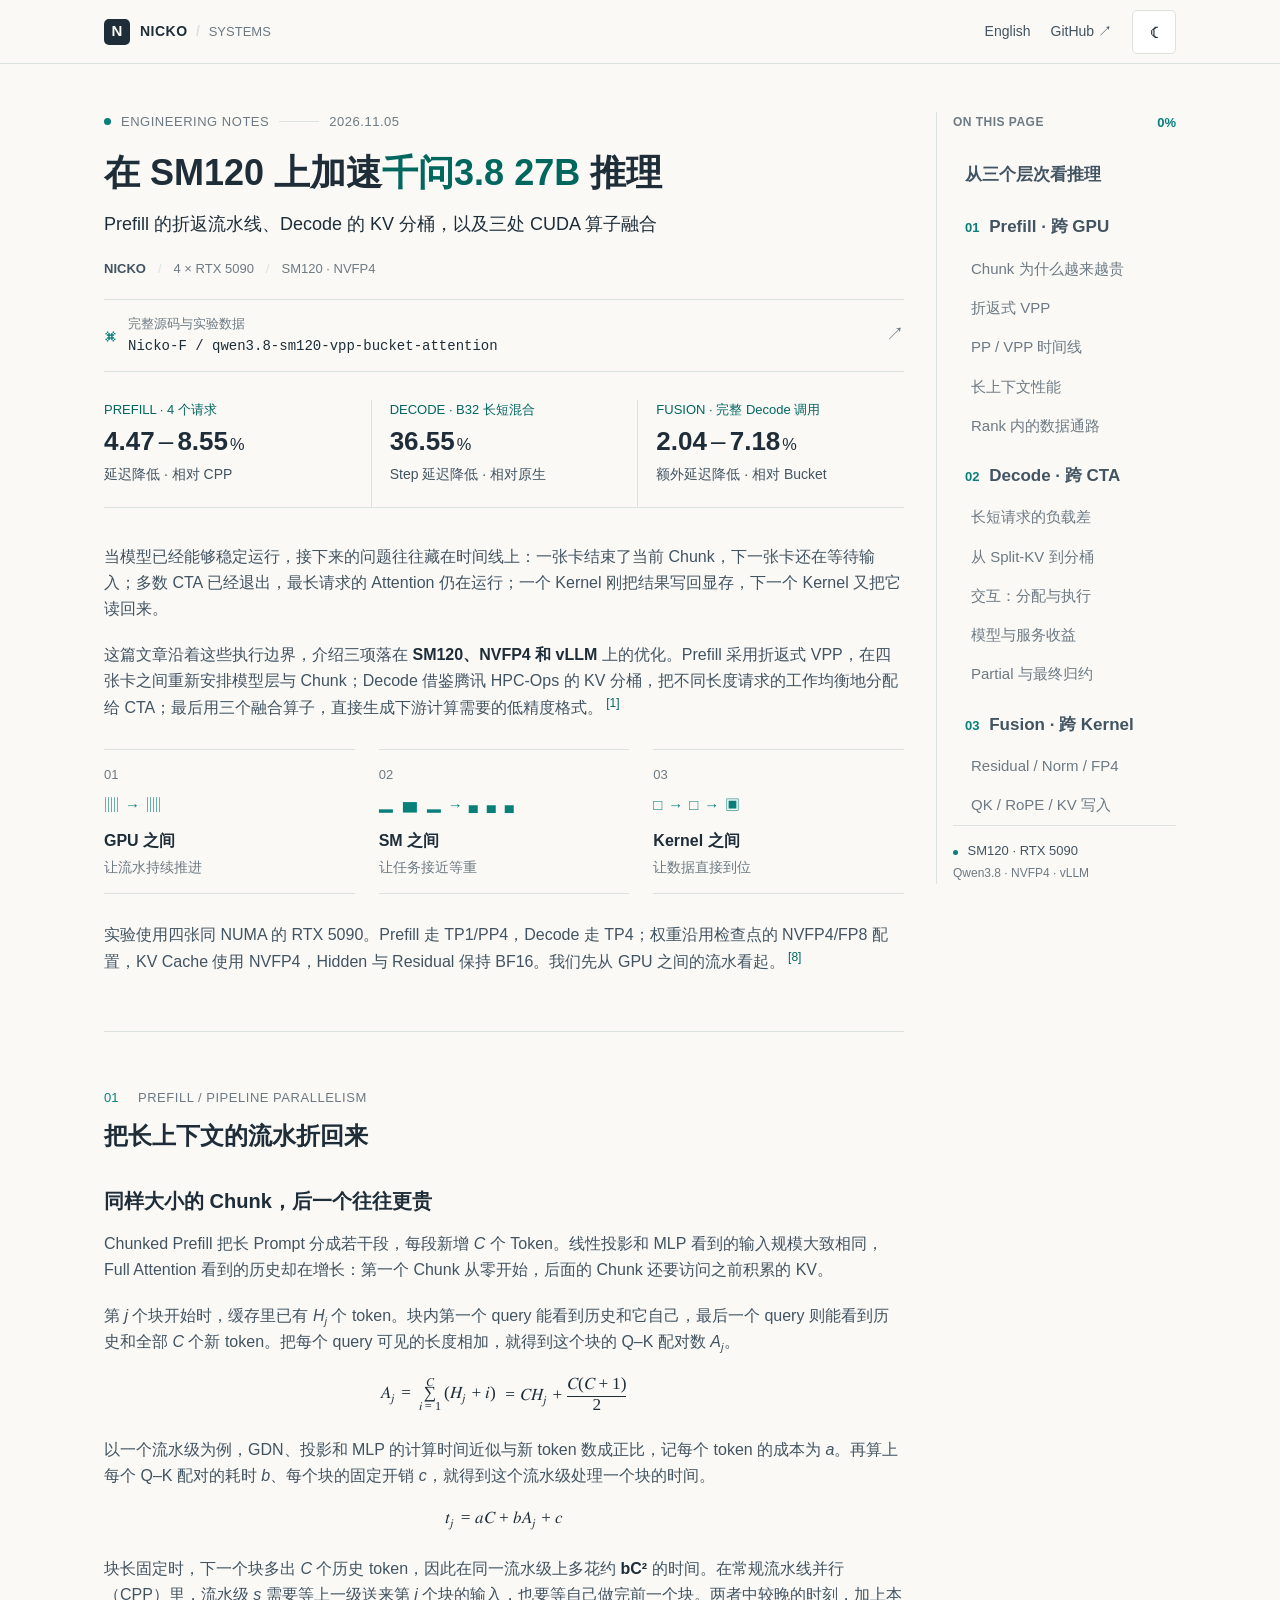
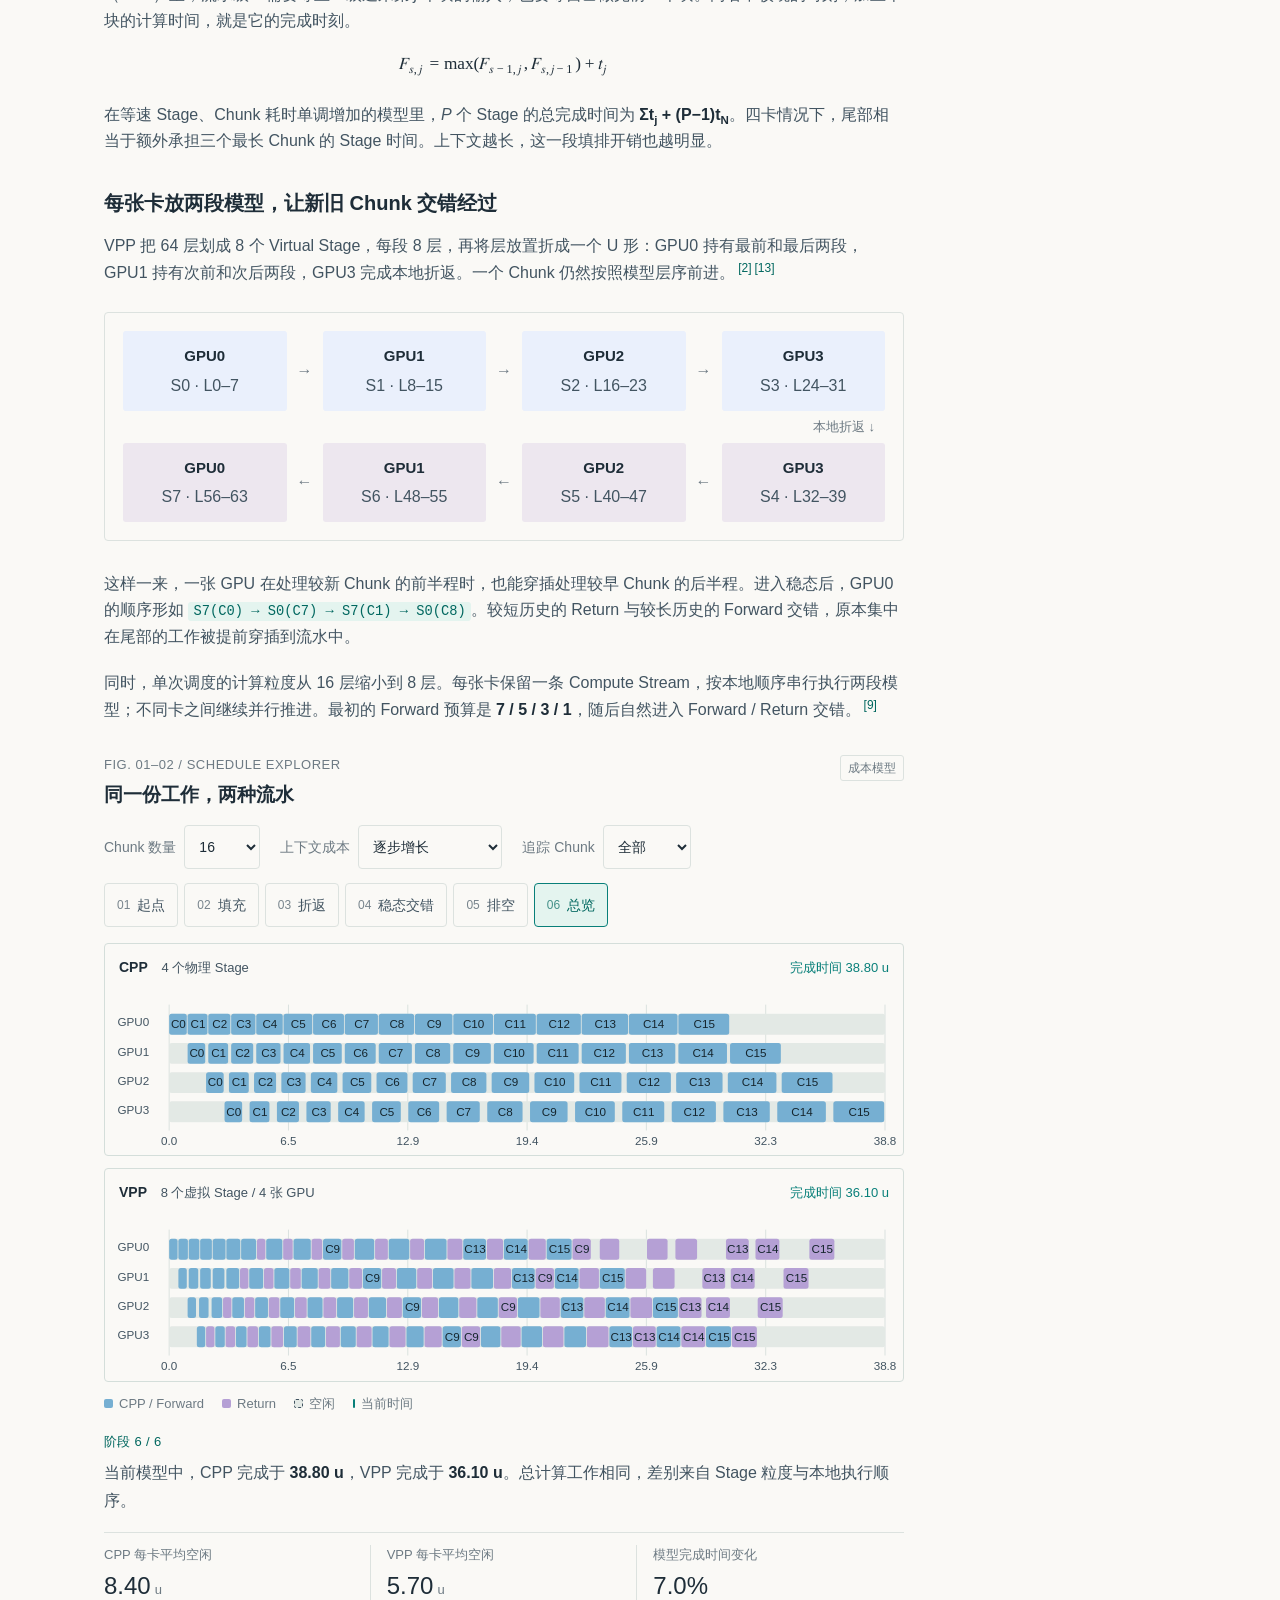
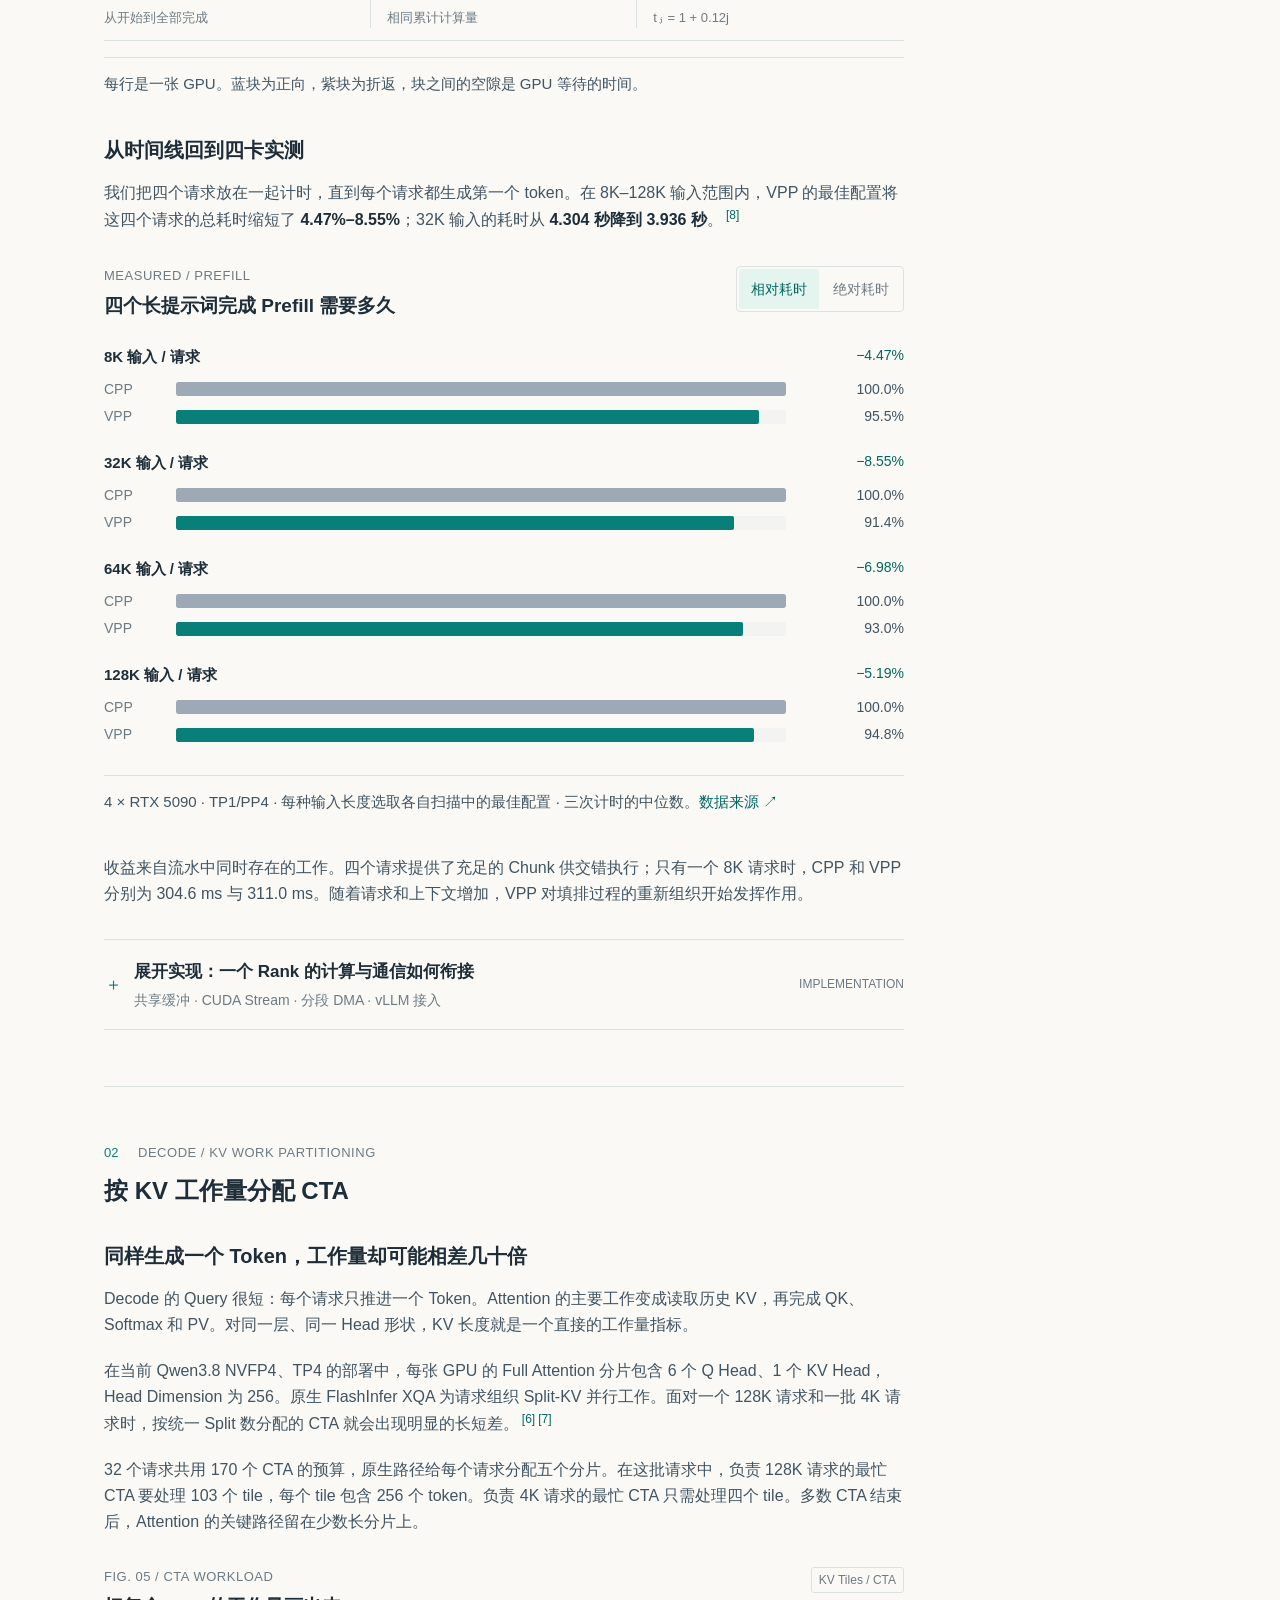
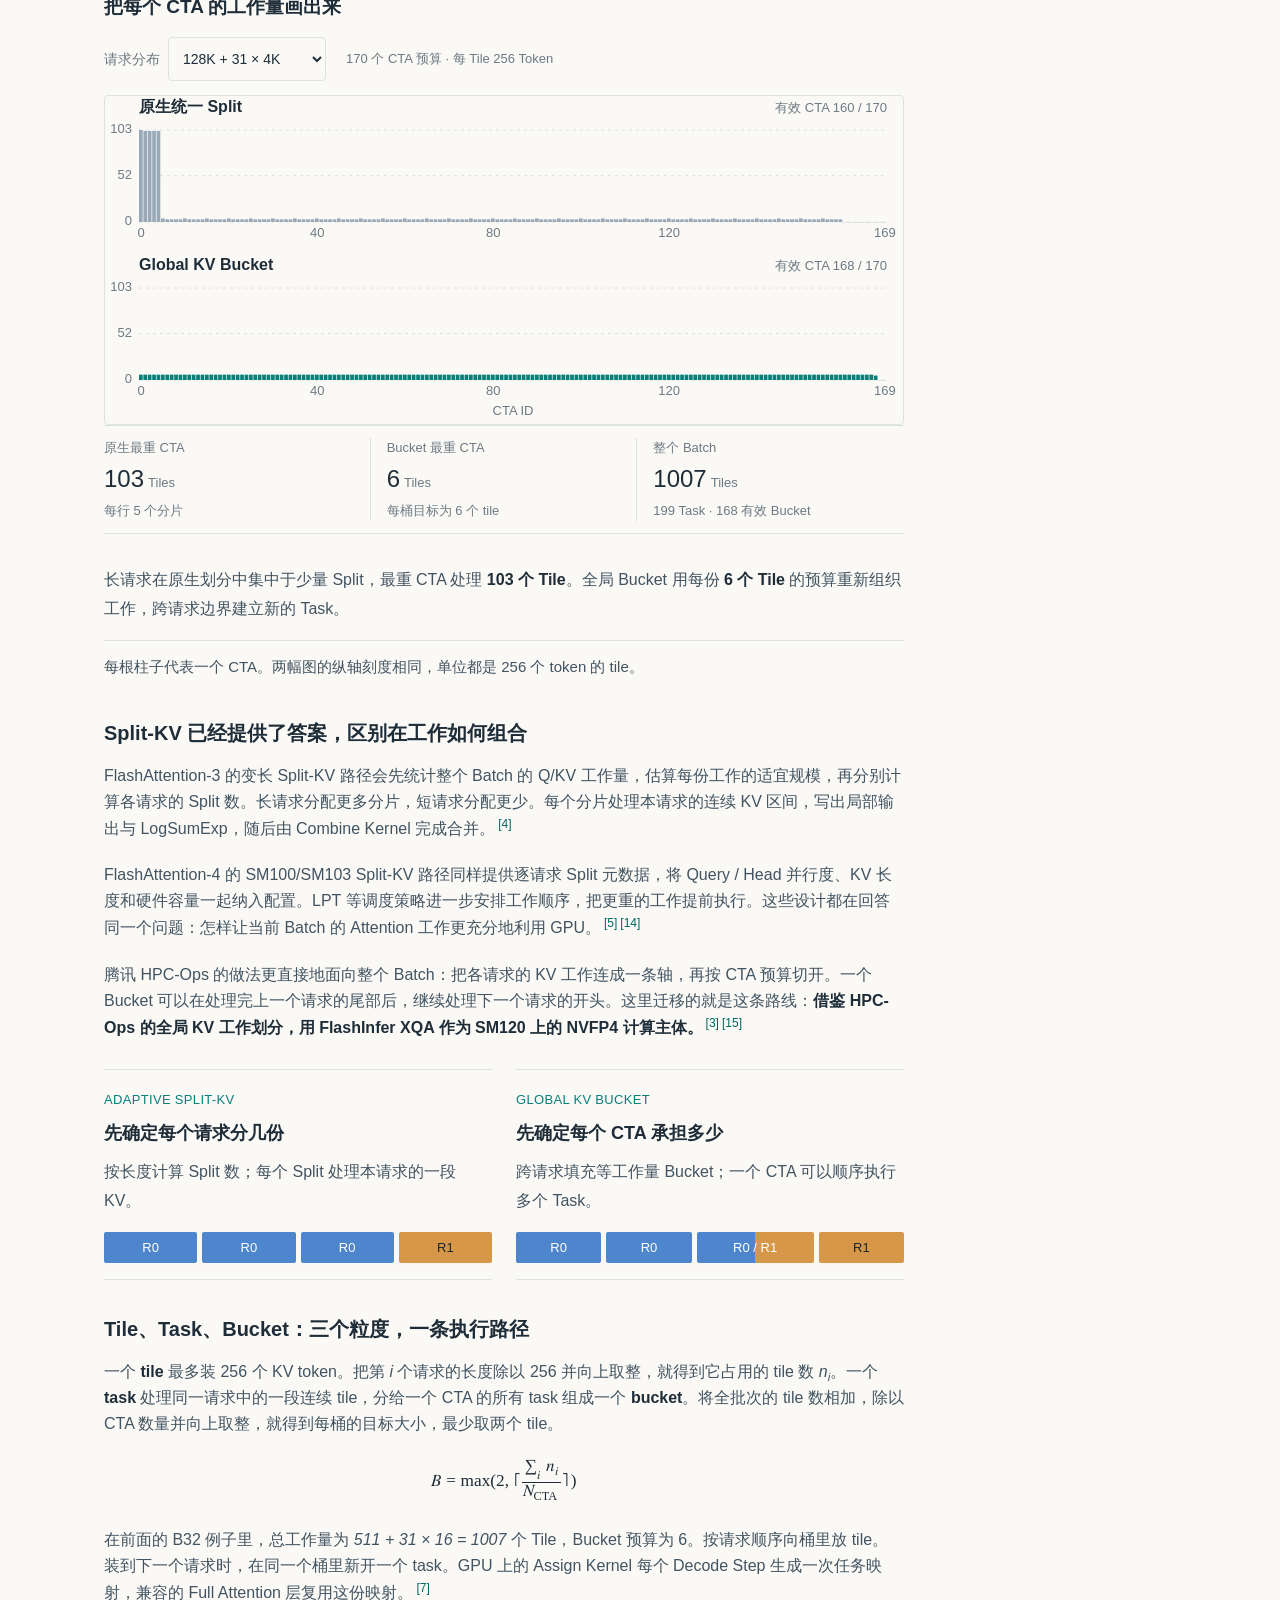
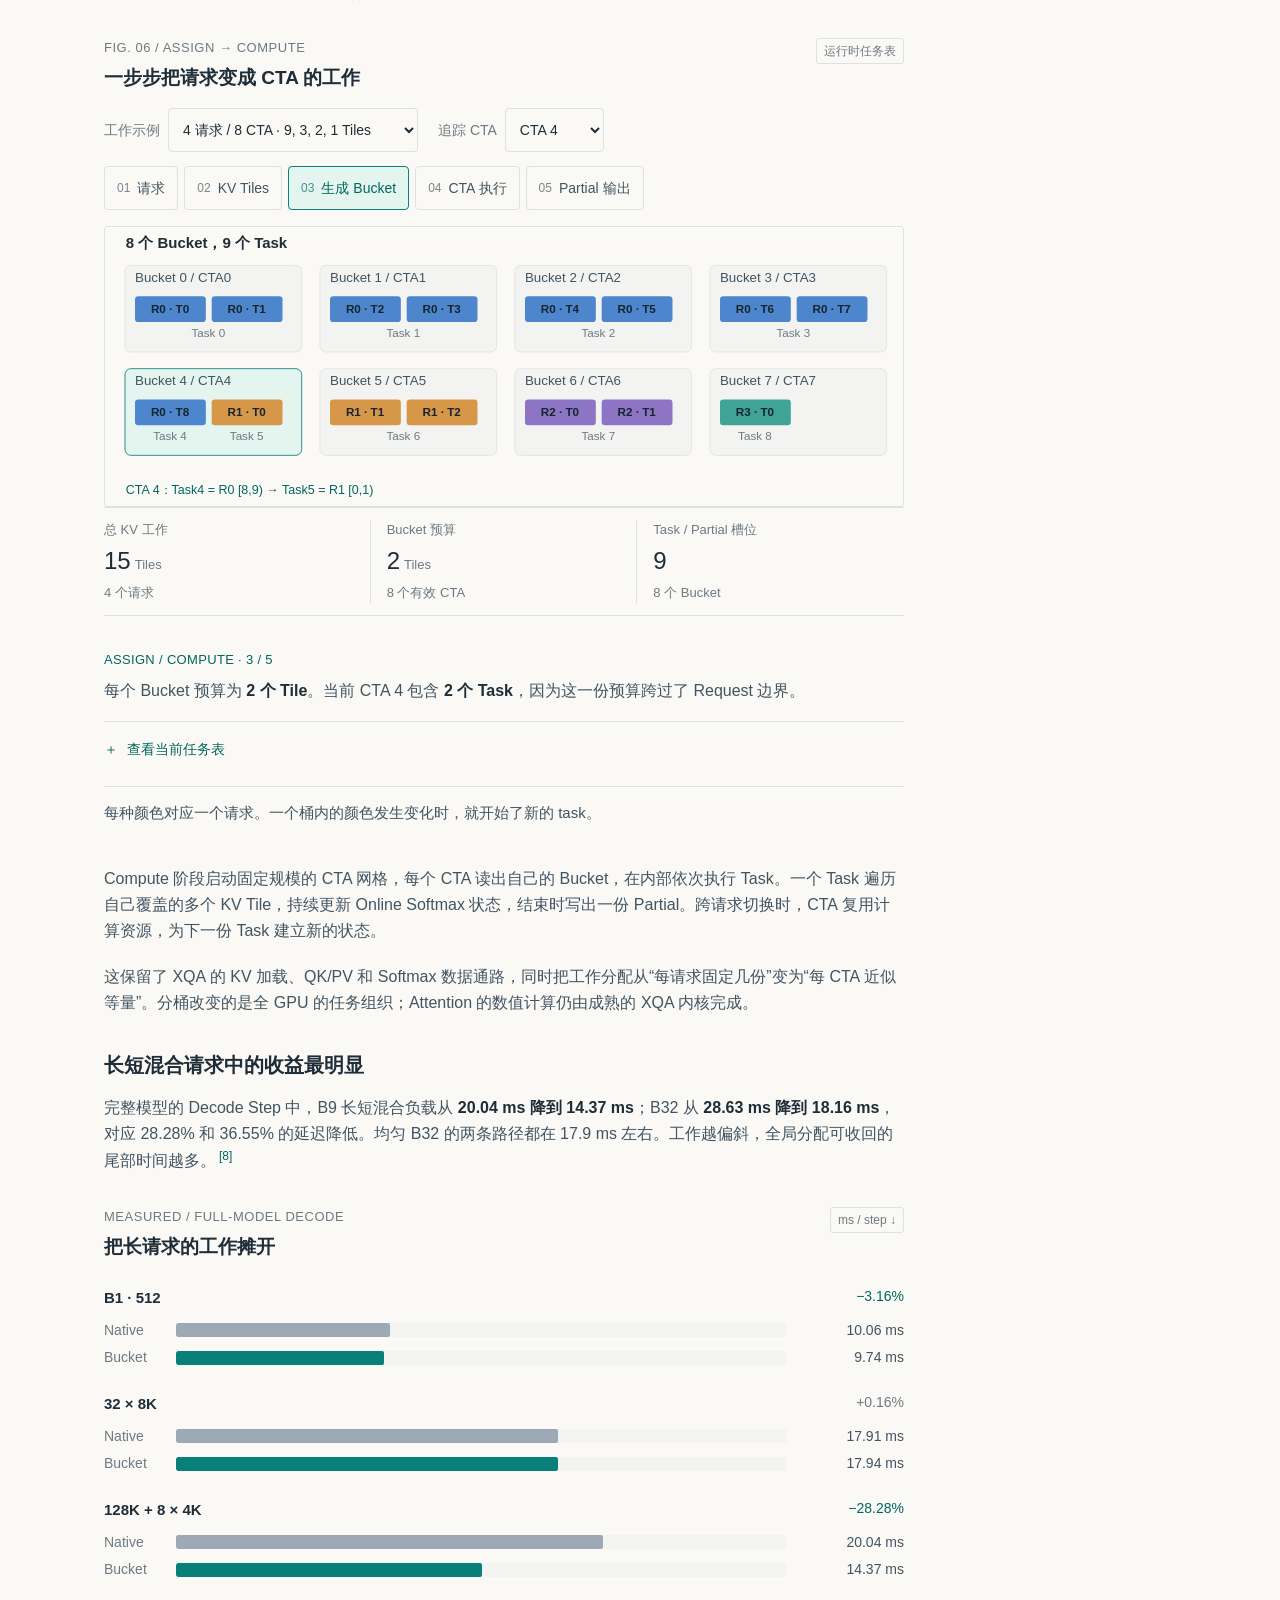
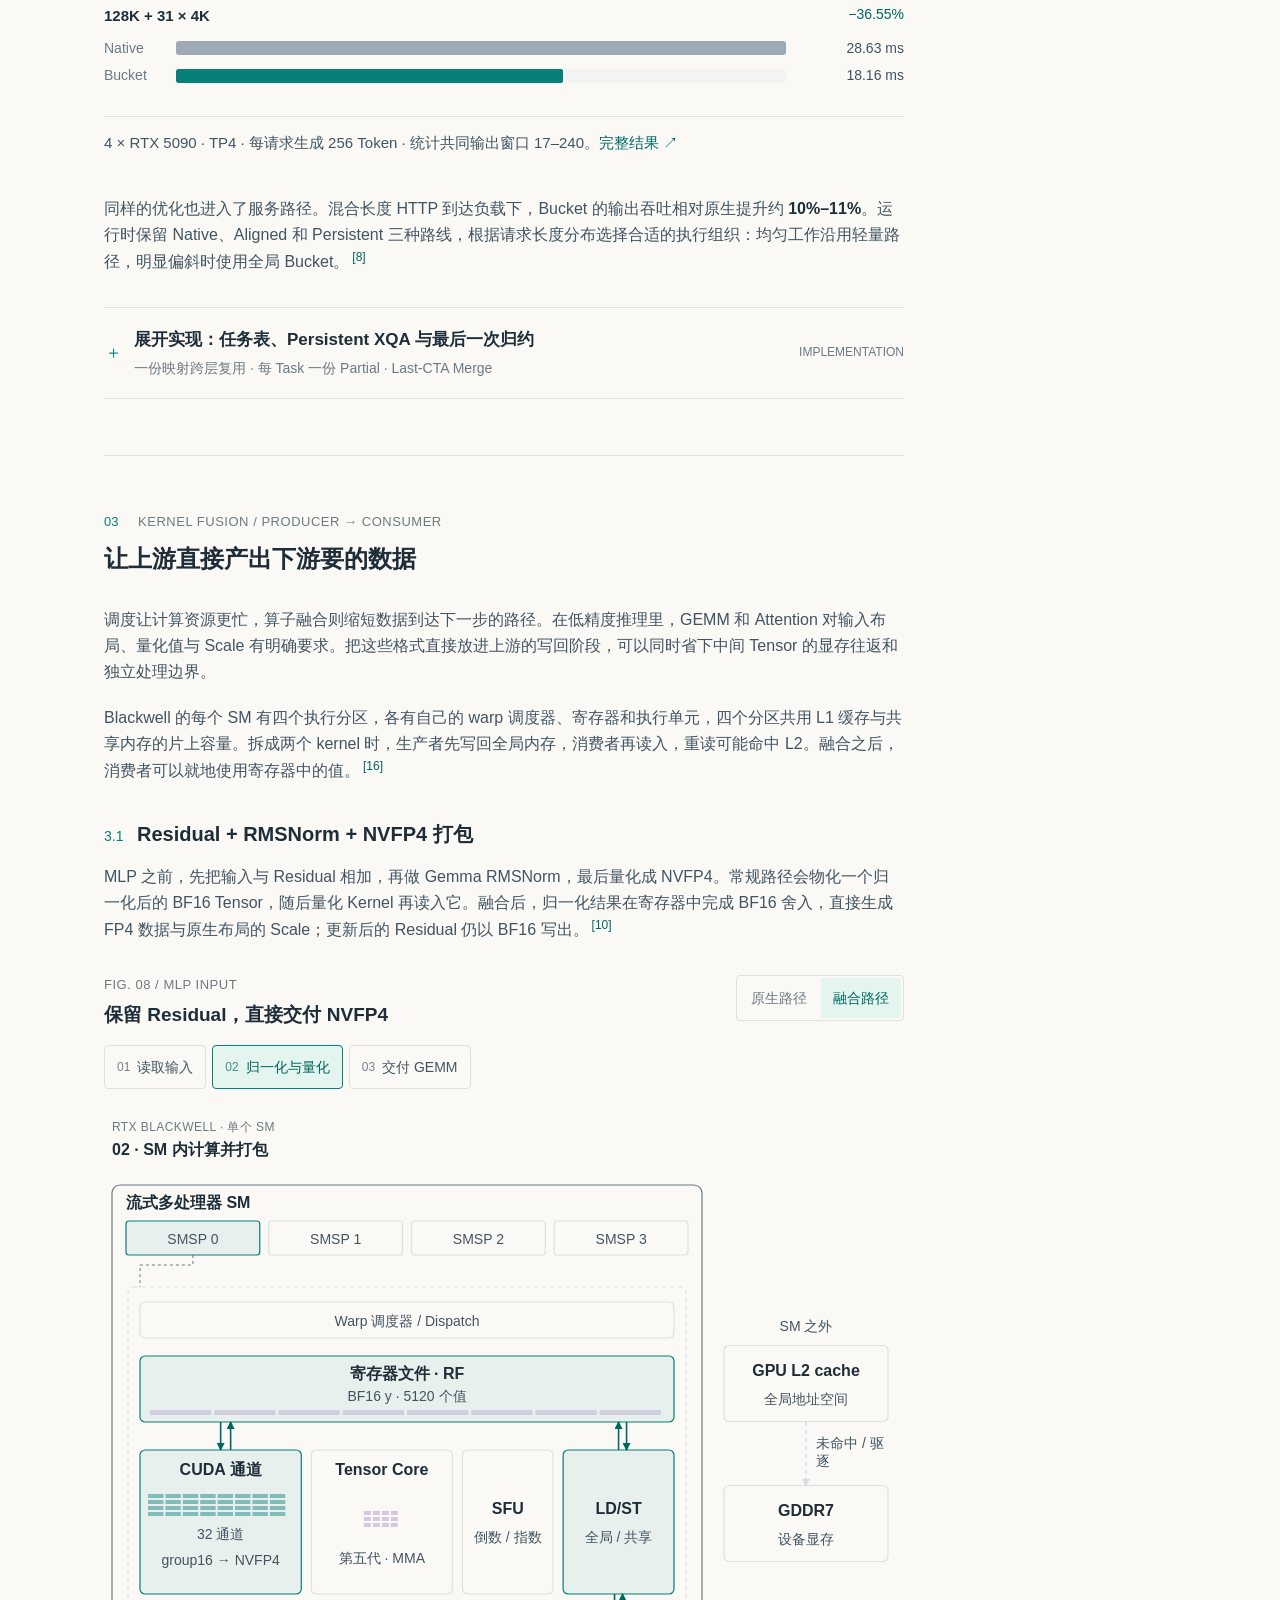
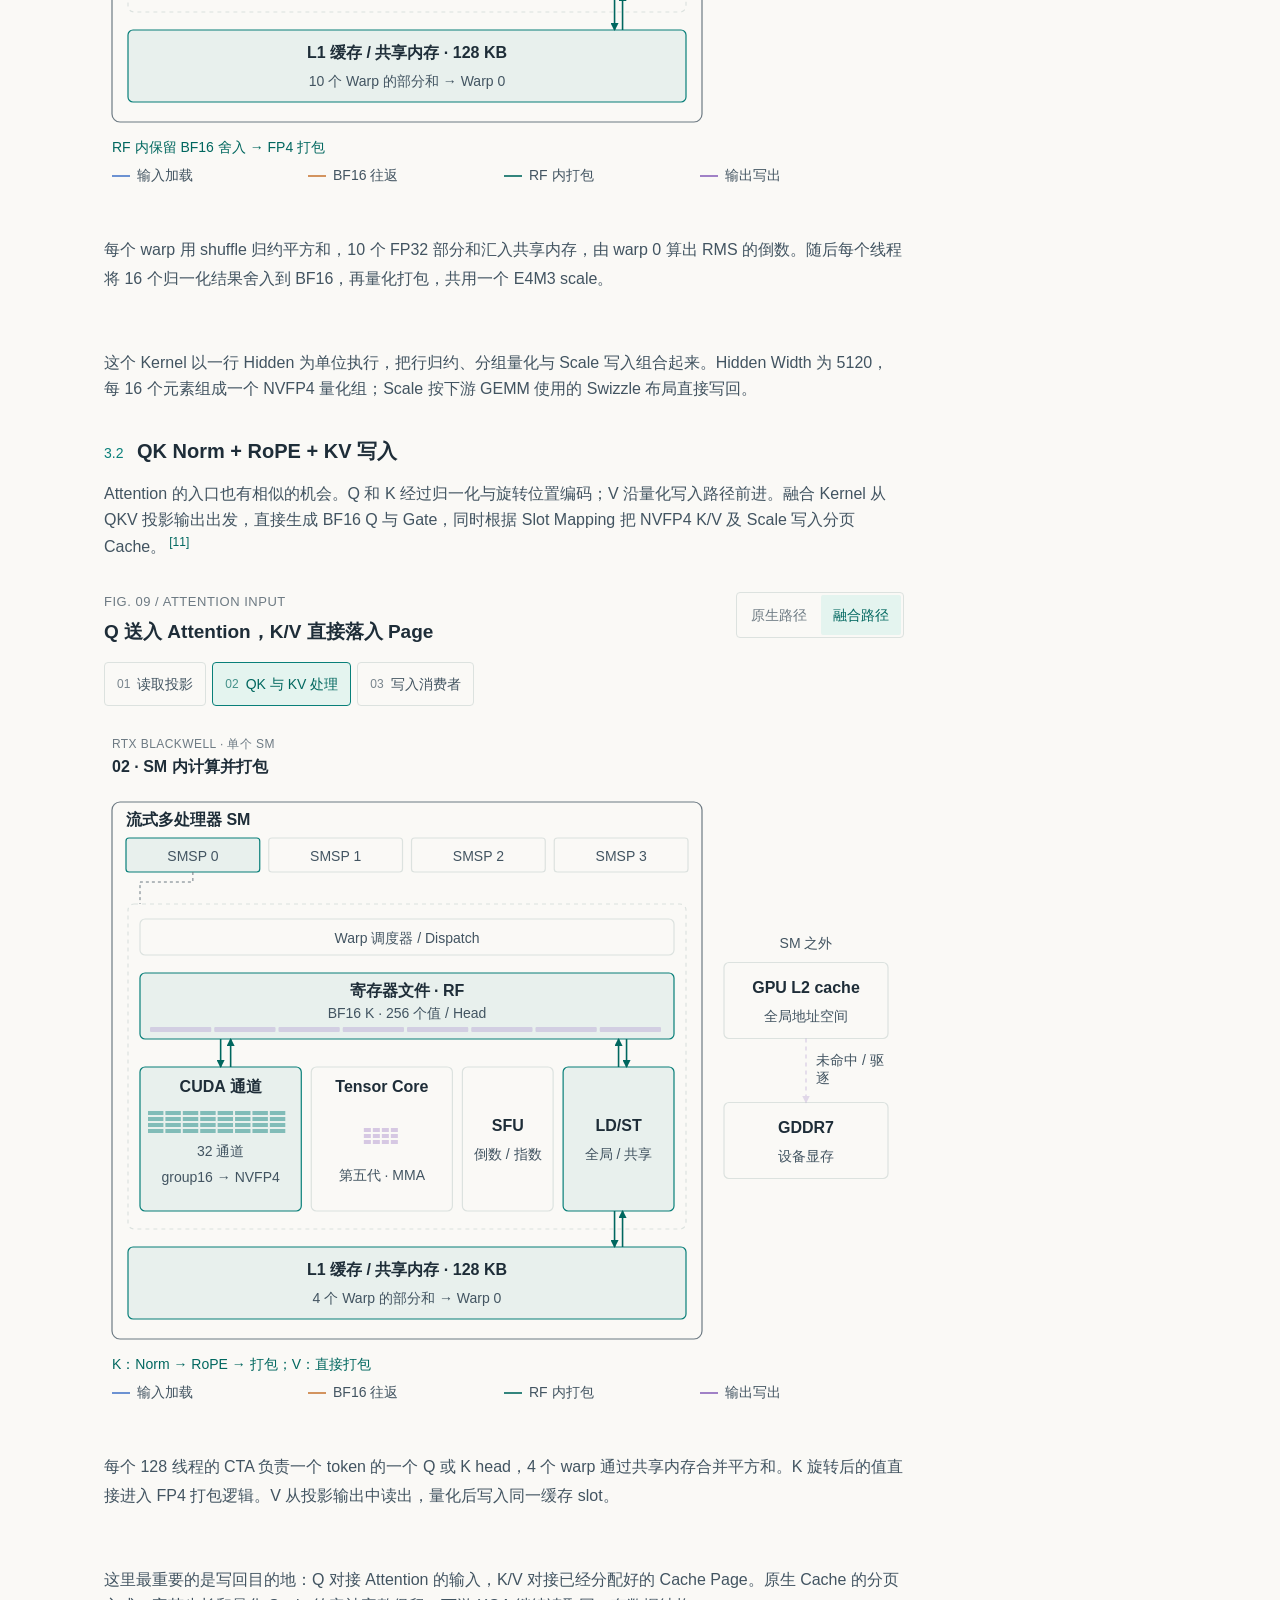
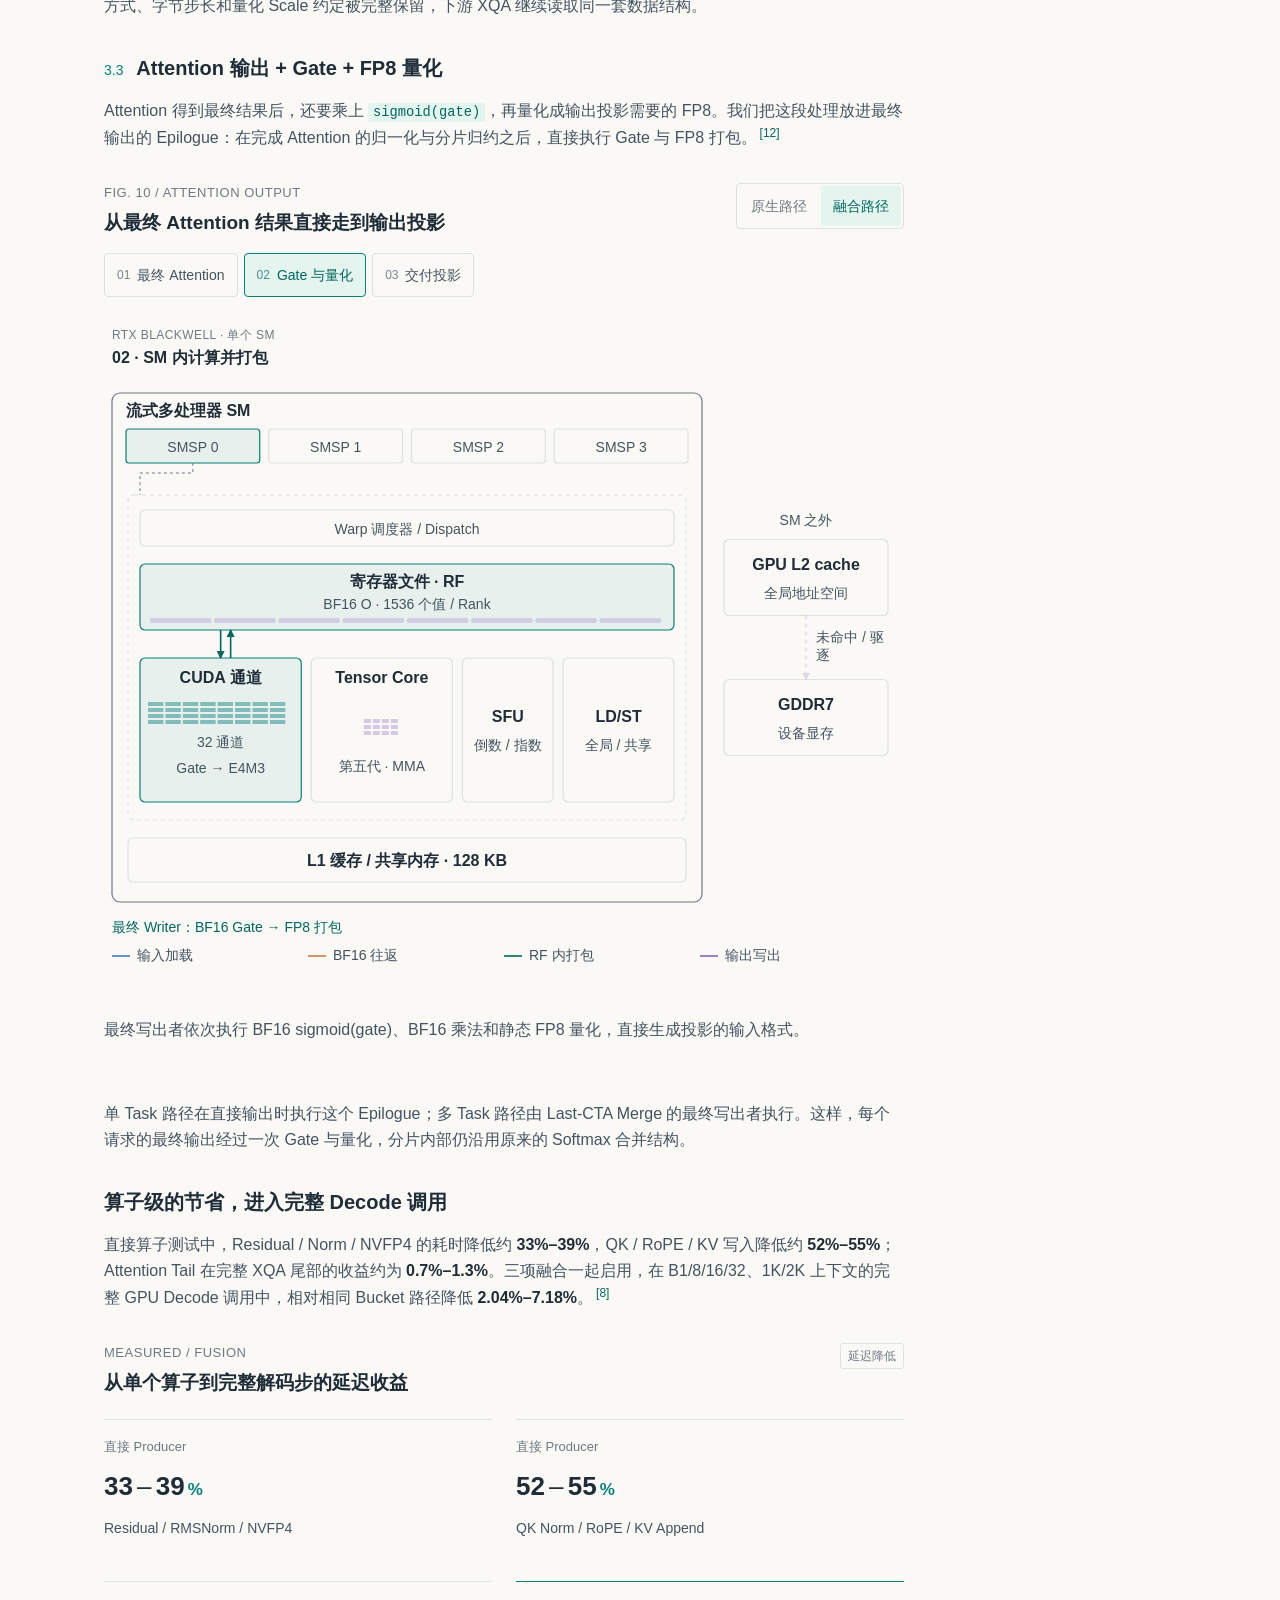
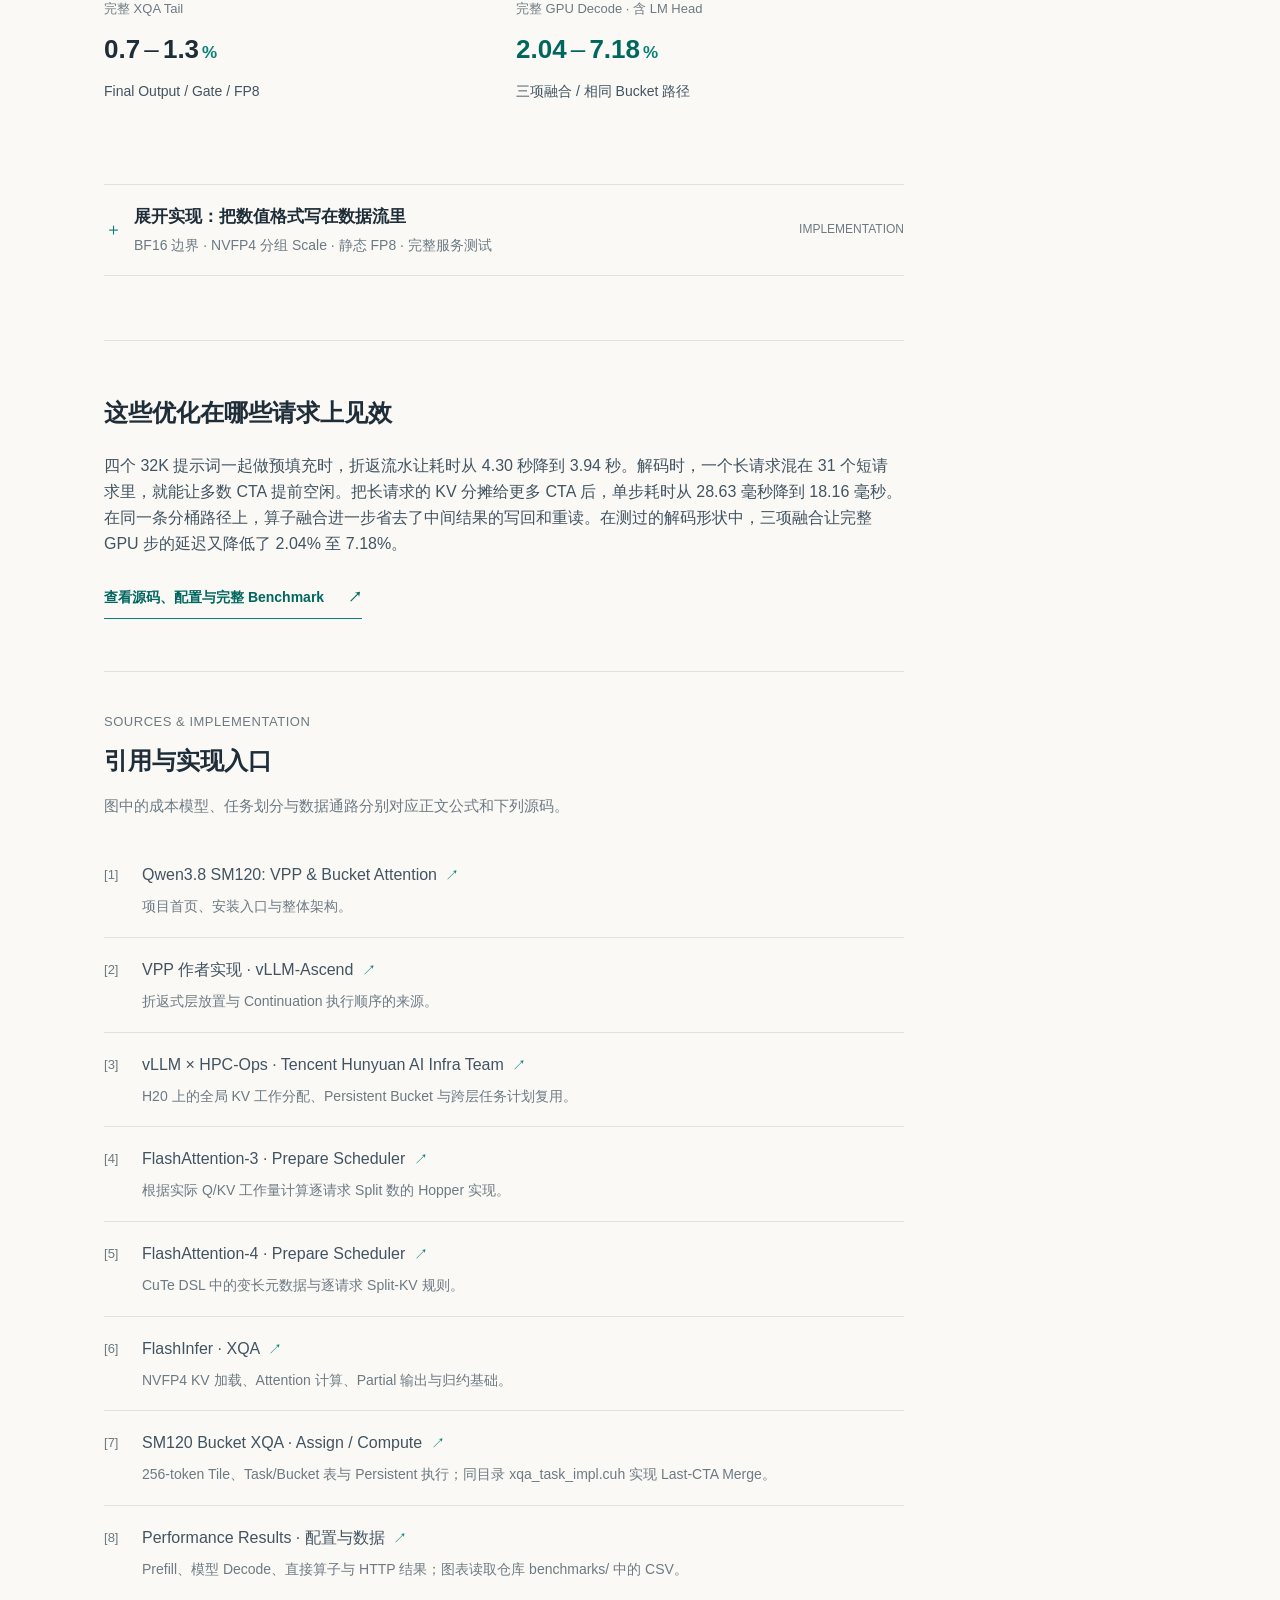
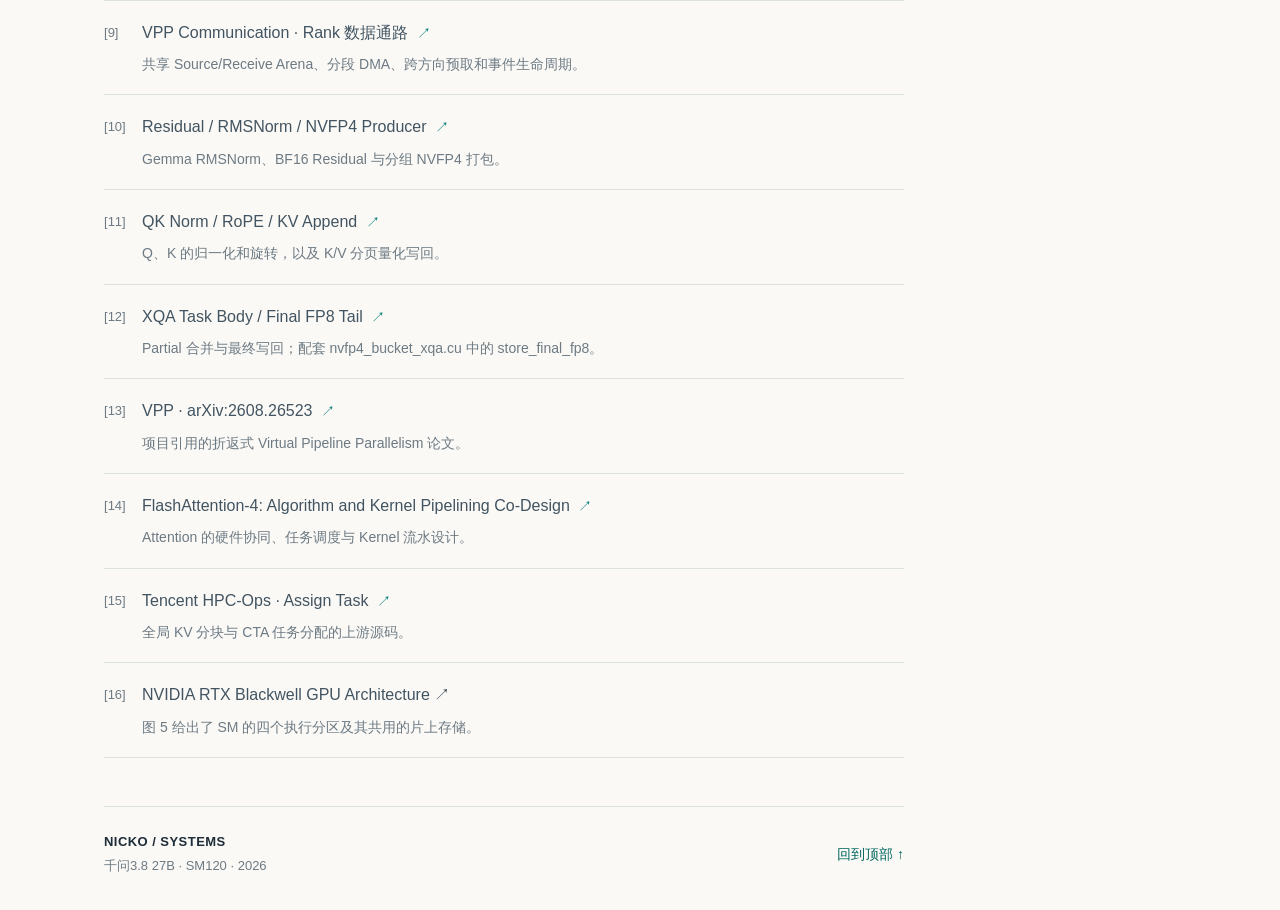
==== docs/blog/zh-CN.html @ dc724498 "Show concurrent VPP streams and use consistent context labels" ====
<!doctype html>
<html lang="zh-CN" data-theme="light">
<head>
<meta charset="utf-8"><meta name="viewport" content="width=device-width,initial-scale=1">
<meta name="color-scheme" content="light dark"><meta name="theme-color" content="#faf9f6">
<title>在 SM120 上加速千问3.8 27B 推理</title><meta name="description" content="在四张 RTX 5090 上，通过交互图理解折返式 VPP、Decode 的 KV 分桶与三个 CUDA 融合算子。">
<link rel="alternate" hreflang="en" href="index.html">
<link rel="alternate" hreflang="zh-CN" href="zh-CN.html">
<script>
(() => {
  let saved;
  try { saved = localStorage.getItem('qwen-theme'); } catch {}
  const systemDark = matchMedia('(prefers-color-scheme: dark)').matches;
  document.documentElement.dataset.theme = saved === 'light' || saved === 'dark' ? saved : (systemDark ? 'dark' : 'light');
})();
</script>
<style>/* Design tokens and the shared 800px reading track. */
:root {
  --bg: #faf9f6;
  --panel: #fff;
  --panel-2: #f3f4f1;
  --ink: #1e2d38;
  --ink-2: #425461;
  --muted: #6d7a83;
  --border: #dce2df;
  --accent: #087f79;
  --accent-strong: #00675f;
  --accent-soft: #e4f4ef;
  --blue: #4878c9;
  --blue-soft: #eaf0fc;
  --purple: #8962ba;
  --orange: #c97a39;
  --code-bg: #14202c;
  --trace-bg: #f3f4f1;
  --trace-grid: #d4deda;
  --trace-ink: #425461;
  --req0: #4e86ce;
  --req1: #d69749;
  --req2: #8d74c4;
  --req3: #3fa495;
  --sans: -apple-system, BlinkMacSystemFont, 'Segoe UI', 'PingFang SC', 'Hiragino Sans GB', 'Microsoft YaHei', 'Noto Sans SC', sans-serif;
  --mono: ui-monospace, 'Cascadia Code', 'SFMono-Regular', Consolas, 'Liberation Mono', 'Microsoft YaHei', 'Noto Sans SC', monospace;
  --math: 'Cambria Math', 'STIX Two Math', Georgia, 'Times New Roman', serif;
  --reading-width: 50rem;
  --rail-width: 15rem;
  --column-gap: 2rem;
  --shell-width: calc(var(--reading-width) + var(--column-gap) + var(--rail-width));
  --header-height: 4rem;
  color-scheme: light;
  --trace-title: #1e2d38;
  --trace-lane: #e3e9e5;
  --trace-forward: #76afd2;
  --trace-return: #b5a0d5;
  --trace-cursor: #087f79;
  --trace-forward-alt: #8cb6cf;
  --trace-send: #e2b46d;
  --trace-receive: #8ec4b8;
  --trace-ring: #d6c58d;
  --trace-block-ink: #15252d;
}

:root[data-theme=dark] {
  --bg: #11181f;
  --panel: #17222b;
  --panel-2: #1c2a34;
  --ink: #e1e9ec;
  --ink-2: #b6c5ce;
  --muted: #879da9;
  --border: #30414a;
  --accent: #62cabc;
  --accent-strong: #83dfd1;
  --accent-soft: #1e3738;
  --blue: #85ade7;
  --blue-soft: #213449;
  --purple: #b699dd;
  --orange: #dfaa70;
  --code-bg: #0c141c;
  --trace-bg: #0d1722;
  --trace-grid: #233343;
  --trace-ink: #a3bacb;
  --req0: #6499df;
  --req1: #d8a262;
  --req2: #a48dd6;
  --req3: #65b7a7;
  color-scheme: dark;
  --trace-title: #e1e9ec;
  --trace-lane: #1d2c3d;
  --trace-forward: #2f657f;
  --trace-return: #655083;
  --trace-cursor: #8fe0c1;
  --trace-forward-alt: #3d697e;
  --trace-send: #805d35;
  --trace-receive: #386c60;
  --trace-ring: #6b623e;
  --trace-block-ink: #f1f6f8;
}

/* Global type, element defaults, and the single article shell. */
* {
  box-sizing: border-box;
}

html {
  scroll-behavior: smooth;
  scroll-padding-top: calc(var(--header-height) + 1.5rem);
}

body {
  margin: 0;
  background: var(--bg);
  color: var(--ink);
  font-family: var(--sans);
  font-size: 16px;
  line-height: 1.625;
}

.article-shell {
  display: grid;
  grid-template-columns: minmax(0, var(--reading-width)) var(--rail-width);
  align-items: start;
  column-gap: var(--column-gap);
  width: min(calc(100% - 3rem), var(--shell-width));
  margin-inline: auto;
  padding-top: calc(var(--header-height) + 3rem);
}

#article {
  min-width: 0;
  padding: 0;
  container: article / inline-size;
}

.prose, .wide {
  width: 100%;
  max-width: none;
  margin-inline: 0;
}

.prose p, .experiment-body p {
  font-size: 16px;
  line-height: 1.625;
  color: var(--ink-2);
}

button, select, input {
  font: inherit;
}

button, a, select {
  -webkit-tap-highlight-color: transparent;
}

a {
  color: var(--accent-strong);
  text-decoration: none;
}

a:hover {
  text-decoration: underline;
  text-underline-offset: 4px;
}

button {
  cursor: pointer;
}

button:disabled {
  cursor: default;
  opacity: .45;
}

button:focus-visible,
a:focus-visible,
select:focus-visible,
summary:focus-visible,
[tabindex]:focus-visible {
  outline: 2px solid var(--accent);
  outline-offset: 4px;
  border-radius: 5px;
}

h1, h2, h3, h4 {
  color: var(--ink);
  line-height: 1.35;
  margin: 0;
  font-weight: 600;
  text-wrap: pretty;
}

h2 {
  font-size: 24px;
}

h3 {
  font-size: 20px;
  margin: 2.25rem 0 1rem;
}

h4 {
  font-size: 18px;
  margin: 24px 0 10px;
}

p {
  margin: 0 0 1.25rem;
}

small {
  font-size: 13px;
}

strong {
  font-weight: 600;
}

code {
  font-family: var(--mono);
  font-size: .86em;
  padding: 2px 5px;
  border-radius: 3px;
  color: var(--accent-strong);
  background: var(--accent-soft);
  overflow-wrap: anywhere;
}

pre {
  white-space: pre;
  overflow-x: auto;
  tab-size: 4;
  margin: 0;
}

pre code {
  display: block;
  word-break: normal;
  padding: 18px 20px;
  background: none;
  color: #d5e4ed;
  font-size: 14px;
  line-height: 1.8;
}

.table-wrap, .svg-scroll, pre {
  overscroll-behavior-x: contain;
}

i:not(.key) {
  font-style: italic;
}

sub, sup {
  font-size: 72%;
  line-height: 0;
}

figure {
  margin: 2rem 0 2.5rem;
  min-width: 0;
}

figcaption {
  font-size: 15px;
  line-height: 1.8;
  color: var(--ink-2);
  padding-top: 12px;
  border-top: 1px solid var(--border);
}

.muted {
  color: var(--muted);
}

.dot {
  width: 7px;
  height: 7px;
  border-radius: 100%;
  display: inline-block;
  background: var(--accent);
  flex: none;
}

/* Persistent header and right-hand contents rail. */
.reading-progress {
  height: 2px;
  position: fixed;
  left: 0;
  right: 0;
  top: 0;
  z-index: 100;
  background: transparent;
}

.reading-progress span {
  height: 100%;
  width: 0;
  display: block;
  background: var(--accent);
}

.skip-link {
  position: fixed;
  top: -100px;
  left: 20px;
  z-index: 110;
  background: var(--panel);
  padding: 10px;
}

.skip-link:focus {
  top: 10px;
}

.site-header {
  height: var(--header-height);
  position: fixed;
  left: 0;
  top: 0;
  right: 0;
  z-index: 90;
  border-bottom: 1px solid var(--border);
  background: var(--bg);
  display: flex;
  align-items: center;
  justify-content: space-between;
  padding: 0 max(24px, calc((100% - var(--shell-width))/2));
}

.wordmark {
  display: flex;
  gap: 10px;
  align-items: center;
  font-size: 14px;
  letter-spacing: .035em;
  color: var(--ink);
  font-weight: 600;
}

.wordmark:hover {
  text-decoration: none;
}

.brand-mark {
  display: grid;
  place-items: center;
  width: 26px;
  height: 26px;
  background: var(--ink);
  color: var(--bg);
  border-radius: 5px;
  font-size: 15px;
  letter-spacing: 0;
}

.wordmark-divider {
  color: var(--border);
  padding: 0 4px;
}

.wordmark-sub {
  color: var(--muted);
  font-size: 13px;
  font-weight: 400;
  letter-spacing: 0;
}

.header-actions {
  display: flex;
  align-items: center;
  gap: 20px;
  min-width: 0;
}

.header-link {
  color: var(--ink-2);
  font-size: 14px;
  font-weight: 500;
}

#language-switch {
  white-space: nowrap;
  padding-block: 6px;
}

.icon-button {
  border: 1px solid var(--border);
  border-radius: 5px;
  width: 44px;
  height: 44px;
  background: var(--panel);
  color: var(--ink);
  display: grid;
  place-items: center;
  padding: 0;
  line-height: 1;
  font-size: 18px;
}

.mobile-menu {
  display: none;
}

.toc {
  position: sticky;
  top: calc(var(--header-height) + 2.5rem);
  display: flex;
  flex-direction: column;
  min-width: 0;
  max-height: calc(100dvh - var(--header-height) - 4rem);
  padding-inline-start: 1rem;
  border-inline-start: 1px solid var(--border);
  z-index: 50;
}

.toc-heading {
  display: flex;
  align-items: center;
  justify-content: space-between;
  color: var(--muted);
  font-size: 12px;
  font-weight: 600;
  letter-spacing: .04em;
  margin: 0 0 16px;
  padding: 0;
  gap: 8px;
}

.toc-heading span {
  font-family: var(--sans);
  font-size: 13px;
  letter-spacing: 0;
  color: var(--accent);
  font-variant-numeric: tabular-nums;
}

.toc nav {
  overflow: auto;
  scrollbar-width: thin;
  padding: 0 3px 16px 0;
}

.toc nav a {
  display: block;
  border-left: 2px solid transparent;
  font-size: 16px;
  color: var(--muted);
  line-height: 1.55;
  padding: 7px 0 7px 10px;
  margin-bottom: 2px;
  overflow-wrap: anywhere;
}

.toc nav a:hover {
  text-decoration: none;
  color: var(--ink);
}

.toc nav a.active {
  color: var(--accent-strong);
  border-left-color: var(--accent);
}

.toc nav .toc-main {
  font-weight: 600;
  color: var(--ink-2);
  margin: 6px 0;
  font-size: 17px;
}

.toc nav .toc-chapter {
  font-weight: 600;
  color: var(--ink-2);
  margin-top: 12px;
  font-size: 17px;
}

.toc-chapter span {
  font-size: 13px;
  font-family: var(--sans);
  color: var(--accent);
  margin-right: 5px;
  font-variant-numeric: tabular-nums;
}

.toc nav .toc-sub {
  padding-left: 16px;
  font-size: 15px;
}

.toc-bottom {
  margin-top: 12px;
  font-size: 13px;
  padding: 14px 0 0;
  border-top: 1px solid var(--border);
  color: var(--ink-2);
  line-height: 1.7;
}

.toc-bottom .dot {
  width: 5px;
  height: 5px;
  margin-right: 6px;
}

.toc-bottom .muted {
  font-size: 12px;
}

.toc-scrim {
  display: none;
}

/* Compact article opening and linked performance summaries. */
.hero {
  padding: 0 0 2rem;
}

.hero-grid {
  display: grid;
  gap: 1.75rem;
}

.hero-copy,
.repo-card > span,
.header-actions,
.chapter-heading > div,
.figure-header > div,
summary > span {
  min-width: 0;
}

.eyebrow {
  font-family: var(--sans);
  letter-spacing: .04em;
  font-weight: 500;
  font-size: 13px;
  display: flex;
  align-items: center;
  gap: 10px;
  color: var(--muted);
  margin-bottom: 18px;
  line-height: 1.5;
  flex-wrap: wrap;
}

.eyebrow-line {
  display: inline-block;
  width: 40px;
  height: 1px;
  background: var(--border);
}

.hero h1 {
  text-wrap: balance;
  font-size: 36px;
  letter-spacing: 0;
  line-height: 1.25;
  font-weight: 600;
}

.hero-accent {
  white-space: nowrap;
  color: var(--accent-strong);
}

.hero-subtitle {
  font-size: 18px;
  line-height: 1.5;
  letter-spacing: 0;
  font-weight: 400;
  margin: 16px 0;
  color: var(--ink);
}


.hero-meta {
  display: flex;
  align-items: center;
  gap: 12px;
  font-size: 13px;
  letter-spacing: 0;
  color: var(--muted);
  margin: 20px 0;
  flex-wrap: wrap;
}

.hero-meta > span:first-child {
  font-weight: 600;
  color: var(--ink-2);
}

.meta-divider {
  color: var(--border);
}

.repo-card {
  display: flex;
  align-items: center;
  gap: 12px;
  margin: 20px 0 0;
  padding: 13px 0;
  border-block: 1px solid var(--border);
  color: var(--ink);
}

.repo-card:hover {
  color: var(--accent-strong);
  text-decoration: none;
}

.repo-card small {
  color: var(--muted);
  display: block;
  font-size: 13px;
  letter-spacing: 0;
  margin-bottom: 1px;
}

.repo-card strong {
  display: block;
  font-family: var(--mono);
  font-size: 14px;
  overflow-wrap: anywhere;
  font-weight: 500;
}

.repo-symbol, .repo-arrow {
  flex: none;
}

.repo-symbol {
  font-size: 23px;
  color: var(--accent);
  line-height: 1;
}

.repo-arrow {
  margin-left: auto;
  font-size: 18px;
  color: var(--muted);
}

.hero-results {
  display: grid;
  grid-template-columns: repeat(3, minmax(0, 1fr));
  border-bottom: 1px solid var(--border);
}

.hero-results a {
  display: grid;
  align-content: start;
  gap: 6px;
  padding: 0 18px 20px;
  color: var(--ink);
  text-decoration: none;
}

.hero-results a:first-child {
  padding-inline-start: 0;
}

.hero-results a:last-child {
  padding-inline-end: 0;
}

.hero-results a + a {
  border-inline-start: 1px solid var(--border);
}

.hero-results small {
  font: 500 13px/1.6 var(--sans);
  color: var(--accent-strong);
}

.hero-results strong {
  font-size: 26px;
  line-height: 1.2;
  font-variant-numeric: tabular-nums;
  letter-spacing: normal;
  white-space: nowrap;
  font-weight: 600;
}

.metric-range .dash {
  margin-inline: .16em;
  font-weight: 400;
}

.hero-results strong .unit {
  margin-inline-start: 2px;
  font-size: .63em;
  font-weight: 500;
}

.hero-results a > span {
  font-size: 14px;
  line-height: 1.65;
  color: var(--ink-2);
}

.hero-results a:hover strong, .hero-results a:focus-visible strong {
  color: var(--accent-strong);
}

.prose strong {
  color: var(--ink);
}

.intro {
  padding-top: .25rem;
}

.ref {
  font-size: 12px;
  vertical-align: super;
  font-family: var(--sans);
  white-space: nowrap;
  margin-left: 3px;
}

.chapter-map {
  display: grid;
  grid-template-columns: repeat(3, minmax(0, 1fr));
  gap: 24px;
  margin: 28px 0;
}

.chapter-map a {
  display: flex;
  flex-direction: column;
  min-width: 0;
  padding: 14px 0;
  border-block: 1px solid var(--border);
  color: var(--ink);
}

.chapter-map a:hover {
  border-color: var(--accent);
  text-decoration: none;
}

.map-num {
  font-family: var(--sans);
  font-size: 13px;
  color: var(--muted);
  font-variant-numeric: tabular-nums;
}

.map-glyph {
  font-family: var(--mono);
  font-size: 15px;
  color: var(--accent);
  margin: 10px 0;
  white-space: normal;
}

.chapter-map strong {
  font-size: 16px;
  line-height: 1.5;
}

.chapter-map a > span:last-child {
  font-size: 14px;
  color: var(--muted);
  margin-top: 3px;
  line-height: 1.6;
}

/* Section headings remain on the same edge as the body text. */
.chapter {
  margin-top: 3.5rem;
  padding-top: 3.5rem;
  border-top: 1px solid var(--border);
}

.chapter-heading {
  position: relative;
  margin-bottom: 2rem;
}

.chapter-number {
  position: absolute;
  top: 0;
  left: 0;
  color: var(--accent);
  font-family: var(--sans);
  font-size: 13px;
  font-weight: 500;
  line-height: 1.5;
  font-variant-numeric: tabular-nums;
}

.chapter-heading .eyebrow {
  margin-bottom: 12px;
  padding-inline-start: 34px;
  font-size: 13px;
  letter-spacing: .04em;
}

.chapter-heading h2 {
  font-size: 24px;
}

/* Equations and the folded pipeline topology. */
.equation {
  display: flex;
  flex-wrap: wrap;
  align-items: center;
  justify-content: center;
  gap: .45em .3em;
  margin: 1.2em 0 1.5em;
  padding: .15em 0;
  color: var(--ink);
}

.equation math {
  font-family: var(--math);
  font-size: 1.08rem;
}

.topology {
  border: 1px solid var(--border);
  border-radius: 4px;
  background: transparent;
  padding: 18px;
  margin: 26px 0 30px;
  overflow-x: auto;
  overscroll-behavior-x: contain;
  scrollbar-width: thin;
}

.topology-row {
  display: flex;
  gap: 10px;
  align-items: center;
  justify-content: space-between;
  min-width: 620px;
}

.topology-row > span {
  display: flex;
  flex-direction: column;
  flex: 1;
  background: var(--blue-soft);
  color: var(--ink-2);
  padding: 12px 6px;
  border-radius: 3px;
  text-align: center;
  font-family: var(--sans);
  font-size: 16px;
  white-space: nowrap;
  line-height: 1.7;
}

.topology-row b {
  font-size: 15px;
  opacity: 1;
  margin-bottom: 3px;
  font-weight: 600;
  color: var(--ink);
}

.topology-row i {
  font-style: normal;
  color: var(--muted);
}

.topology-row.returning > span {
  background: color-mix(in srgb, var(--purple) 12%, transparent);
  color: var(--ink-2);
}

.fold-arrow {
  text-align: right;
  font-size: 13px;
  line-height: 1.5;
  color: var(--muted);
  padding: 6px 10px;
  min-width: 620px;
}

@container article (max-width: 42rem) {
  .topology {
    display: grid;
    grid-template-columns: repeat(2, minmax(0, 1fr));
    gap: 6px 14px;
    padding: 14px 12px;
  }

  .topology-row {
    grid-row: 1;
    min-width: 0;
    flex-direction: column;
    gap: 4px;
  }

  .topology-row.returning {
    grid-column: 2;
  }

  .topology-row > span {
    width: 100%;
    padding: 8px 4px;
    white-space: normal;
    overflow-wrap: anywhere;
  }

  .topology-row i {
    line-height: 1;
    transform: rotate(90deg);
  }

  .fold-arrow {
    grid-area: 2 / 1 / 3 / -1;
    min-width: 0;
    text-align: center;
  }

  .fold-arrow span {
    display: inline-block;
    transform: rotate(-90deg);
  }
}

/* Article figures: flush headings/captions around bounded canvases. */
.interactive, .data-figure {
  container: figure / inline-size;
  background: transparent;
}

.figure-header {
  display: flex;
  justify-content: space-between;
  align-items: flex-start;
  flex-wrap: wrap;
  gap: 16px;
  margin-bottom: 16px;
}

.figure-header > div:not(.segmented) {
  flex: 1 1 22rem;
  overflow-wrap: anywhere;
}

.figure-kicker {
  font-family: var(--sans);
  font-size: 13px;
  letter-spacing: .04em;
  color: var(--muted);
  line-height: 1.5;
  margin-bottom: 6px;
}

.figure-header h4 {
  font-size: 19px;
  line-height: 1.5;
  margin: 0;
  letter-spacing: 0;
}

.figure-tag {
  font-family: var(--sans);
  font-size: 12px;
  padding: 3px 7px;
  line-height: 1.5;
  border: 1px solid var(--border);
  border-radius: 3px;
  color: var(--muted);
  white-space: normal;
  flex-shrink: 1;
  max-width: 100%;
  overflow-wrap: anywhere;
}

.figure-controls {
  padding: 0 0 14px;
  display: flex;
  gap: 12px 20px;
  align-items: center;
  flex-wrap: wrap;
}

.figure-controls label {
  font-size: 14px;
  color: var(--muted);
  display: flex;
  align-items: center;
  gap: 8px;
  flex-wrap: wrap;
  min-width: 0;
  max-width: 100%;
}

.figure-controls select {
  background: transparent;
  border: 1px solid var(--border);
  border-radius: 4px;
  color: var(--ink);
  padding: 7px 28px 7px 10px;
  min-width: 0;
  max-width: 100%;
  font-size: 14px;
  line-height: 1.5;
  min-height: 44px;
}

.control-hint {
  font-family: var(--sans);
  font-size: 13px;
  color: var(--muted);
}

.stepper {
  display: flex;
  gap: 6px;
  align-items: center;
  flex-wrap: wrap;
  padding-bottom: 16px;
}

.stepper button {
  display: flex;
  align-items: center;
  gap: 7px;
  border: 1px solid var(--border);
  padding: 8px 12px;
  background: transparent;
  border-radius: 4px;
  font-size: 14px;
  line-height: 1.5;
  color: var(--ink-2);
  transition: background .18s, border-color .18s, color .18s;
  min-height: 44px;
  min-width: 0;
  max-width: 100%;
  text-align: start;
  white-space: normal;
  overflow-wrap: anywhere;
}

.stepper button:hover {
  border-color: var(--accent);
  color: var(--accent-strong);
}

.stepper button[aria-pressed=true] {
  background: var(--accent-soft);
  border-color: var(--accent);
  color: var(--accent-strong);
}

.stepper .step-num {
  font-family: var(--sans);
  font-size: 12px;
  opacity: .7;
  font-variant-numeric: tabular-nums;
  flex: none;
}

/* A rank-local snapshot shares one time marker across three independent streams. */
.rank-snapshot {
  margin-block: 8px 18px;
  font-size: 14px;
  line-height: 1.6;
  color: var(--ink-2);
}

.rank-time-label, .rank-lane {
  display: grid;
  grid-template-columns: 8rem minmax(0, 1fr);
  gap: 16px;
}

.rank-time-label {
  align-items: end;
  margin-bottom: 8px;
  font-size: 13px;
  color: var(--muted);
}

.rank-time-label > span:last-child {
  justify-self: center;
  color: var(--accent-strong);
}

.rank-lanes {
  display: grid;
  gap: 12px;
}

.rank-lane-label {
  display: flex;
  flex-direction: column;
  align-self: center;
  min-width: 0;
  overflow-wrap: anywhere;
}

.rank-lane-label strong {
  color: var(--ink);
}

.rank-lane-label > span {
  color: var(--muted);
  margin-top: 3px;
}

.rank-track {
  position: relative;
  display: flex;
  align-items: center;
  min-width: 0;
  padding-block: 10px;
  border-block: 1px solid var(--border);
  background: linear-gradient(var(--accent), var(--accent)) center / 1px 100% no-repeat;
}

.rank-work {
  position: relative;
  width: 90%;
  min-width: 0;
  margin-inline-start: 5%;
  padding: 10px 12px;
  border: 1px solid var(--border);
  border-radius: 4px;
  color: var(--trace-block-ink);
  overflow-wrap: anywhere;
}

.rank-work > strong {
  display: block;
  text-align: center;
  margin-bottom: 7px;
}

.rank-lane[data-stream=compute] .rank-work {
  width: 86%;
  margin-inline-start: 10%;
}

.rank-lane[data-stream=d2h] .rank-work {
  width: 84%;
  margin-inline-start: 2%;
}

.rank-receive { background: color-mix(in srgb, var(--trace-receive) 34%, var(--bg)); }
.rank-compute { background: color-mix(in srgb, var(--trace-forward) 34%, var(--bg)); }
.rank-send { background: color-mix(in srgb, var(--trace-send) 34%, var(--bg)); }

.rank-transfer {
  display: grid;
  grid-template-columns: minmax(0, 1fr) auto minmax(0, 1fr);
  align-items: center;
  gap: 6px;
  text-align: center;
}

.rank-stage-transfer {
  grid-template-columns: minmax(0, 1fr) auto auto auto minmax(0, 1fr);
}

.rank-transfer b {
  font-size: 20px;
  font-weight: 500;
}

.rank-pools {
  display: grid;
  grid-template-columns: repeat(2, minmax(0, 1fr));
  gap: 20px;
  margin-block: 24px 18px;
}

.rank-pool {
  min-width: 0;
}

.rank-pool h5 {
  margin: 0 0 10px;
  font: 600 15px/1.6 var(--sans);
  color: var(--ink);
}

.rank-pool h5 > span {
  display: block;
  font-size: 13px;
  font-weight: 400;
  color: var(--muted);
}

.rank-slots {
  display: grid;
  gap: 8px;
  list-style: none;
  padding: 0;
  margin: 0;
}

.rank-receive-slots { grid-template-columns: repeat(3, minmax(0, 1fr)); }
.rank-source-slots { grid-template-columns: repeat(2, minmax(0, 1fr)); }

.rank-slot {
  min-width: 0;
  border: 1px solid var(--border);
  border-radius: 4px;
  padding: 9px 7px;
  overflow-wrap: anywhere;
  text-align: center;
}

.rank-slot:is(.rank-receive, .rank-compute, .rank-send) {
  color: var(--trace-block-ink);
}

.rank-slot strong, .rank-slot > span {
  display: block;
}

.rank-slot strong {
  margin-bottom: 6px;
  font-weight: 600;
}

.rank-dependencies, .rank-control {
  display: flex;
  flex-wrap: wrap;
  gap: 6px 20px;
  padding-block: 12px;
  border-top: 1px solid var(--border);
}

.rank-dependencies > strong {
  color: var(--ink);
}

.rank-control {
  border-top-style: dashed;
  color: var(--muted);
}

.rank-control strong {
  font-weight: 500;
  color: var(--ink-2);
}

@container figure (max-width: 42rem) {
  .rank-pools {
    grid-template-columns: minmax(0, 1fr);
  }
}

@container figure (max-width: 30rem) {
  .rank-time-label, .rank-lane {
    grid-template-columns: minmax(0, 1fr);
    gap: 6px;
  }

  .rank-time-label > span:first-child {
    text-align: center;
  }

  .rank-lane-label {
    flex-direction: row;
    flex-wrap: wrap;
    align-items: baseline;
    gap: 4px 12px;
  }

  .rank-lane-label > span {
    margin: 0;
  }

  .rank-work {
    padding-inline: 9px;
  }
}

.trace-pair {
  display: flex;
  flex-direction: column;
  gap: 12px;
}

.trace-panel {
  background: transparent;
  border: 1px solid var(--trace-grid);
  border-radius: 4px;
  color: var(--trace-ink);
}

.trace-panel .svg-scroll {
  border: 0;
  border-radius: 0;
  background: transparent;
}

.trace-title {
  display: flex;
  justify-content: space-between;
  align-items: center;
  padding: 12px 14px 4px;
  font-size: 13px;
  color: var(--trace-ink);
  gap: 4px 12px;
  flex-wrap: wrap;
  overflow-wrap: anywhere;
}

.trace-title b {
  color: var(--trace-title);
  margin-right: 10px;
  font-family: var(--sans);
  font-size: 14px;
  font-weight: 600;
}

.trace-title > span:last-child {
  font-family: var(--sans);
  font-size: 13px;
  color: var(--trace-cursor);
  font-variant-numeric: tabular-nums;
}

.svg-scroll {
  width: 100%;
  overflow-x: auto;
  overflow-y: hidden;
  scrollbar-width: thin;
  border: 1px solid var(--border);
  border-radius: 4px;
  background: transparent;
}

.svg-scroll svg {
  display: block;
  width: 100%;
  height: auto;
  font-family: var(--sans);
  min-width: 800px;
}

.svg-scroll svg text {
  user-select: none;
}

#load-chart svg {
  width: 100%;
  min-width: 0;
}

#load-chart .diagram-small {
  font-size: 13px;
}

#load-chart .diagram-title {
  font-size: 16px;
}

.figure-legend {
  display: flex;
  justify-content: flex-start;
  flex-wrap: wrap;
  gap: 10px 18px;
  padding: 12px 0 0;
  color: var(--muted);
  font-size: 13px;
  line-height: 1.6;
}

.figure-legend > span {
  display: flex;
  align-items: center;
  gap: 6px;
  min-width: 0;
  overflow-wrap: anywhere;
}

.key {
  display: inline-block;
  width: 9px;
  height: 9px;
  border-radius: 2px;
  background: var(--trace-forward);
  flex: none;
}

.key.returning {
  background: var(--trace-return);
}

.key.idle {
  background: var(--trace-lane);
  border: 1px dashed var(--trace-ink);
}

.key.cursor {
  width: 2px;
  background: var(--trace-cursor);
}

.figure-explanation {
  padding: 16px 0;
  font-size: 16px;
  line-height: 1.8;
  color: var(--ink-2);
  overflow-wrap: anywhere;
}

.figure-explanation strong {
  color: var(--ink);
}

.figure-explanation .ex-label {
  color: var(--accent-strong);
  font-family: var(--sans);
  font-size: 13px;
  letter-spacing: .025em;
  display: block;
  margin-bottom: 5px;
}

.figure-metrics {
  display: grid;
  grid-template-columns: repeat(3, minmax(0, 1fr));
  gap: 0;
  margin: 0 0 16px;
  padding: 12px 0;
  border-block: 1px solid var(--border);
}

.figure-metrics > div {
  padding: 0 16px;
  border-right: 1px solid var(--border);
  min-width: 0;
}

.figure-metrics > div:first-child {
  padding-inline-start: 0;
}

.figure-metrics > div:last-child {
  padding-inline-end: 0;
  border-right: 0;
}

.figure-metrics small {
  display: block;
  font-size: 13px;
  color: var(--muted);
  letter-spacing: 0;
  line-height: 1.6;
  overflow-wrap: anywhere;
}

.figure-metrics strong {
  font-family: var(--sans);
  font-size: 24px;
  font-weight: 500;
  display: block;
  line-height: 1.7;
  color: var(--ink);
  font-variant-numeric: tabular-nums;
  overflow-wrap: anywhere;
}

.figure-metrics strong em {
  font-style: normal;
  font-family: var(--sans);
  font-size: 13px;
  color: var(--muted);
  margin-left: 4px;
}

.figure-metrics span {
  font-size: 13px;
  color: var(--muted);
  line-height: 1.65;
  display: block;
  overflow-wrap: anywhere;
}

.segmented {
  display: flex;
  flex: 0 1 auto;
  background: transparent;
  border: 1px solid var(--border);
  border-radius: 4px;
  padding: 2px;
  gap: 2px;
  flex-wrap: wrap;
  max-width: 100%;
  min-width: 0;
}

.segmented button {
  font-size: 14px;
  line-height: 1.5;
  border: 0;
  background: transparent;
  color: var(--muted);
  padding: 8px 12px;
  border-radius: 2px;
  white-space: normal;
  min-height: 40px;
  min-width: 0;
  max-width: 100%;
  overflow-wrap: anywhere;
}

.segmented button[aria-pressed=true] {
  background: var(--accent-soft);
  color: var(--accent-strong);
}

.benchmark-bars {
  padding: 8px 0 24px;
}

.bench-row {
  margin: 0 0 22px;
}

.bench-row:last-child {
  margin: 0;
}

.bench-row-title {
  font-size: 15px;
  display: flex;
  justify-content: space-between;
  gap: 10px;
  font-weight: 600;
  line-height: 1.7;
  margin-bottom: 8px;
  flex-wrap: wrap;
}

.bench-gain {
  font-family: var(--sans);
  color: var(--accent-strong);
  font-size: 14px;
  font-weight: 500;
  white-space: nowrap;
  font-variant-numeric: tabular-nums;
}

.bench-gain.neutral {
  color: var(--muted);
}

.barline {
  display: grid;
  grid-template-columns: 62px minmax(0, 1fr) 108px;
  gap: 10px;
  align-items: center;
  margin: 5px 0;
  font-size: 14px;
}

.barline .barname {
  color: var(--muted);
  font-family: var(--sans);
}

.bartrack {
  height: 14px;
  border-radius: 2px;
  background: var(--panel-2);
  overflow: hidden;
}

.barfill {
  height: 100%;
  border-radius: 2px;
  transition: width .3s ease;
  background: var(--accent);
}

.barfill.baseline {
  background: #9daab5;
}

:root[data-theme=dark] .barfill.baseline {
  background: #607685;
}

.barvalue {
  font-family: var(--sans);
  font-size: 14px;
  color: var(--ink-2);
  text-align: right;
  font-variant-numeric: tabular-nums;
}

/* Expanded implementation sections preserve the reading edges at every depth. */
.deep-dive {
  margin: 2rem 0 1rem;
  border-block: 1px solid var(--border);
  background: transparent;
}

.deep-dive > summary, .experiment > summary {
  list-style: none;
  display: flex;
  gap: 12px;
  align-items: center;
  padding: 18px 0;
  cursor: pointer;
  line-height: 1.6;
  color: var(--ink);
  overflow-wrap: anywhere;
}

summary::-webkit-details-marker {
  display: none;
}

.detail-icon {
  font-size: 17px;
  color: var(--accent);
  line-height: 1;
  display: grid;
  place-items: center;
  width: 18px;
  flex: none;
  transition: transform .2s;
}

details[open] > summary .detail-icon {
  transform: rotate(45deg);
}

summary strong {
  font-size: 17px;
  font-weight: 600;
  display: block;
}

summary small {
  font-size: 14px;
  color: var(--muted);
  display: block;
  margin-top: 4px;
  font-weight: 400;
}

.detail-badge {
  margin-left: auto;
  font-family: var(--sans);
  font-size: 12px;
  letter-spacing: 0;
  color: var(--muted);
  flex-shrink: 0;
}

.details-body {
  padding: 8px 0 20px;
}

.details-body h3 {
  font-size: 20px;
}

.experiment {
  margin: 2rem 0 1rem;
  border-block: 1px solid var(--border);
  background: transparent;
}

.experiment > summary {
  padding: 16px 0;
}

.experiment-body {
  padding: 16px 0 20px;
  border-top: 1px solid var(--border);
}

.details-body > :last-child, .experiment-body > :last-child {
  margin-bottom: 0;
}

.experiment-body h4 {
  font-size: 18px;
}

.config-grid {
  display: grid;
  grid-template-columns: repeat(auto-fit, minmax(min(100%, 18rem), 1fr));
  gap: 0 24px;
  margin: 24px 0;
  padding: 4px 0;
  border-block: 1px solid var(--border);
}

.config-grid > div {
  min-width: 0;
  padding-block: 10px;
}

.config-grid small {
  font-size: 13px;
  color: var(--muted);
  display: block;
}

.config-grid strong {
  font-family: var(--sans);
  font-size: 15px;
  display: block;
  margin-top: 4px;
  overflow-wrap: anywhere;
  font-weight: 500;
  font-variant-numeric: tabular-nums;
}

.table-wrap {
  overflow: auto;
  margin: 22px 0;
  scrollbar-width: thin;
  max-width: 100%;
}

table {
  width: 100%;
  border-collapse: collapse;
  white-space: normal;
  font-size: 14px;
  line-height: 1.7;
  font-variant-numeric: tabular-nums;
  min-width: 40rem;
}

th {
  text-align: left;
  font-size: 14px;
  font-weight: 600;
  color: var(--muted);
  border-bottom: 1px solid var(--border);
  padding: 10px 12px;
  vertical-align: bottom;
}

td {
  border-bottom: 1px solid var(--border);
  padding: 12px;
  color: var(--ink-2);
  font-family: var(--sans);
  font-size: 14px;
  vertical-align: top;
}

th:first-child, td:first-child {
  padding-inline-start: 0;
}

th:last-child, td:last-child {
  padding-inline-end: 0;
}

td:first-child {
  font-family: var(--sans);
  color: var(--ink);
}

td:last-child {
  color: var(--accent-strong);
}

tbody tr:last-child td {
  border-bottom: 0;
}

tbody tr:hover {
  background: var(--accent-soft);
}

.prose .source-line {
  font-size: 14px;
  color: var(--muted);
  margin-top: 24px;
  overflow-wrap: anywhere;
}

.code-block {
  background: var(--code-bg);
  border: 1px solid #2b3948;
  border-radius: 4px;
  overflow: hidden;
  margin: 26px 0;
}

.code-heading {
  color: #91a6b5;
  letter-spacing: 0;
  font-family: var(--sans);
  font-size: 13px;
  border-bottom: 1px solid #2b3948;
  padding: 9px 18px;
}

/* Supporting comparisons and data summaries. */
.strategy-cards {
  display: grid;
  grid-template-columns: repeat(auto-fit, minmax(min(100%, 18rem), 1fr));
  gap: 24px;
  margin: 28px 0 34px;
}

.strategy-cards > div {
  min-width: 0;
  padding-block: 16px;
  border-block: 1px solid var(--border);
}

.strategy-cards small {
  font-family: var(--sans);
  font-size: 13px;
  letter-spacing: .025em;
  color: var(--accent);
}

.strategy-cards strong {
  display: block;
  font-size: 18px;
  margin: 7px 0 10px;
}

.strategy-cards p {
  font-size: 16px;
  margin-bottom: 16px;
  line-height: 1.8;
}

.strategy-tokens {
  display: flex;
  gap: 5px;
  font-family: var(--sans);
  font-size: 13px;
  flex-wrap: wrap;
}

.strategy-tokens span {
  flex: 1;
  padding: 5px 3px;
  text-align: center;
  border-radius: 2px;
  background: var(--req0);
  color: #fff;
  min-width: 3.2em;
}

.strategy-tokens .r1 {
  background: var(--req1);
  color: #18282d;
}

.strategy-tokens .mixed {
  background: linear-gradient(90deg, var(--req0) 50%, var(--req1) 50%);
  color: #fff;
  flex: 1.4;
}

.mini-detail {
  border-top: 1px solid var(--border);
  padding: 12px 0;
}

.mini-detail summary {
  cursor: pointer;
  font-size: 14px;
  color: var(--accent-strong);
  list-style: none;
  padding-block: 4px;
  min-height: 40px;
}

.mini-detail summary:before {
  content: '＋';
  margin-right: 9px;
}

.mini-detail[open] summary:before {
  content: '−';
}

.mini-detail .table-wrap {
  margin: 12px 0 0;
  max-height: 280px;
}

.task-table th {
  position: sticky;
  top: 0;
  background: var(--panel);
}

.credit-row {
  display: grid;
  grid-template-columns: repeat(3, minmax(0, 1fr));
  gap: 12px;
  margin: 16px 0 0;
}

.credit {
  min-width: 0;
  padding: 10px 0;
  border-block: 1px solid var(--border);
  font-size: 13px;
  color: var(--muted);
  overflow-wrap: anywhere;
  line-height: 1.6;
}

.credit strong {
  display: block;
  font-size: 14px;
  font-weight: 500;
  color: var(--ink);
  margin-bottom: 3px;
}

.credit.free {
  border-color: var(--accent);
}

.credit.free strong {
  color: var(--accent-strong);
}

.sub-index {
  font-family: var(--sans);
  font-size: 14px;
  color: var(--accent);
  margin-right: 8px;
  font-weight: 400;
  font-variant-numeric: tabular-nums;
}

.fusion-result-grid {
  display: grid;
  grid-template-columns: repeat(auto-fit, minmax(min(100%, 18rem), 1fr));
  gap: 24px;
  padding: 6px 0 24px;
}

.fusion-result-grid > div {
  min-width: 0;
  overflow-wrap: anywhere;
  padding-block: 16px;
  border-top: 1px solid var(--border);
}

.fusion-result-grid small {
  font-size: 13px;
  color: var(--muted);
  display: block;
}

.fusion-result-grid strong {
  font-size: 26px;
  letter-spacing: normal;
  display: block;
  margin: 8px 0;
  font-weight: 600;
  font-variant-numeric: tabular-nums;
}

.fusion-result-grid strong .unit {
  font-size: 17px;
  color: var(--accent);
  margin-left: 3px;
}

.fusion-result-grid > div > span {
  font-size: 14px;
  color: var(--ink-2);
  line-height: 1.65;
}

.fusion-result-grid .result-highlight {
  border-color: var(--accent);
}

.fusion-result-grid .result-highlight strong {
  color: var(--accent-strong);
}

/* Closing text, sources, and article footer. */
.closing {
  border-top: 1px solid var(--border);
  padding-top: 3.5rem;
  margin-top: 4rem;
}

.closing h2 {
  font-size: 24px;
  margin-bottom: 24px;
}

.closing-repo {
  display: inline-flex;
  align-items: center;
  gap: 24px;
  margin-bottom: 20px;
  padding-block: 9px;
  border-bottom: 1px solid var(--accent);
  color: var(--accent-strong);
  font-size: 14px;
  font-weight: 600;
}

.closing-repo:hover {
  text-decoration: none;
  border-bottom-width: 2px;
}

.references {
  padding-top: 40px;
  margin-top: 32px;
  border-top: 1px solid var(--border);
}

.references .eyebrow {
  margin-bottom: 14px;
}

.references h2 {
  font-size: 24px;
  margin-bottom: 16px;
}

.references > p {
  font-size: 15px;
  color: var(--muted);
}

.reference-list {
  list-style: none;
  counter-reset: ref;
  display: grid;
  grid-template-columns: 1fr;
  gap: 0 28px;
  margin: 25px 0 0;
  padding: 0;
}

.reference-list li {
  counter-increment: ref;
  position: relative;
  padding: 18px 0 18px 38px;
  border-bottom: 1px solid var(--border);
  min-width: 0;
  overflow-wrap: anywhere;
}

.reference-list li::before {
  content: '[' counter(ref) ']';
  font-family: var(--sans);
  font-size: 13px;
  color: var(--muted);
  position: absolute;
  left: 0;
  top: 21px;
  font-variant-numeric: tabular-nums;
}

.reference-list a {
  display: block;
  color: var(--ink-2);
  font-size: 16px;
  line-height: 1.7;
  font-weight: 500;
}

.reference-list a span {
  color: var(--accent);
  font-size: 14px;
  margin-left: 4px;
}

.reference-list small {
  display: block;
  font-size: 14px;
  line-height: 1.75;
  color: var(--muted);
  margin-top: 6px;
}

.site-footer {
  display: flex;
  align-items: center;
  justify-content: space-between;
  gap: 15px;
  margin-top: 48px;
  padding: 24px 0 32px;
  border-top: 1px solid var(--border);
}

.site-footer strong {
  display: block;
  font-size: 13px;
  letter-spacing: .035em;
}

.site-footer span {
  font-size: 13px;
  color: var(--muted);
}

.site-footer a {
  font-size: 14px;
  flex-shrink: 0;
}

.tooltip {
  position: fixed;
  z-index: 120;
  max-width: min(320px, calc(100vw - 20px));
  pointer-events: none;
  border: 1px solid var(--border);
  border-radius: 4px;
  background: var(--panel);
  color: var(--ink);
  padding: 10px 12px;
  font-size: 14px;
  line-height: 1.75;
  font-family: var(--sans);
  overflow-wrap: anywhere;
}

.tooltip strong {
  display: block;
  color: var(--accent-strong);
  margin-bottom: 4px;
}

.noscript {
  background: var(--accent-soft);
  color: var(--ink);
  padding: 15px;
  position: fixed;
  bottom: 0;
  left: 0;
  right: 0;
  font-size: 13px;
  z-index: 200;
}

/* Diagram appearance; SVG geometry and interaction remain in blog.js. */
.diagram-title {
  font-size: 18px;
  fill: var(--ink);
  font-weight: 600;
}

.diagram-label {
  font-size: 16px;
  fill: var(--ink-2);
}

.diagram-small {
  font-size: 14px;
  fill: var(--muted);
}

.diagram-mono {
  font-family: var(--sans);
  font-variant-numeric: tabular-nums;
}

.tile-label {
  font-family: var(--sans);
  font-size: 14px;
  font-weight: 600;
  fill: #15252d;
}

.diagram-node {
  fill: none;
  stroke: var(--border);
  stroke-width: 1.2;
}

.diagram-node.active {
  fill: var(--accent-soft);
  stroke: var(--accent);
  stroke-width: 1.6;
}

.diagram-edge {
  fill: none;
  stroke: var(--muted);
  stroke-width: 1.5;
  opacity: .65;
}

.diagram-edge.active {
  stroke: var(--accent);
  stroke-width: 2.3;
  opacity: 1;
}

.diagram-caption {
  font-size: 15px;
  fill: var(--accent-strong);
  font-weight: 500;
}

.diagram-memory {
  fill: color-mix(in srgb, var(--orange) 12%, transparent);
  stroke: var(--orange);
  stroke-width: 1;
}

.diagram-memory.active {
  stroke-width: 1.8;
}

.future {
  opacity: .19;
}

.trace-panel .axis {
  fill: var(--trace-ink);
  font-size: 14px;
  font-family: var(--sans);
  font-variant-numeric: tabular-nums;
}

.trace-panel .grid {
  stroke: var(--trace-grid);
  stroke-width: 1;
}

.trace-panel .track-label {
  font-size: 14px;
  fill: var(--trace-ink);
  font-family: var(--sans);
}

.trace-panel .block-label {
  font-size: 14px;
  fill: var(--trace-block-ink);
  font-family: var(--sans);
  font-weight: 500;
}

.trace-panel .phase-label {
  fill: var(--trace-cursor);
  font-family: var(--sans);
  font-size: 14px;
  font-variant-numeric: tabular-nums;
}

.scene-enter {
  animation: scene-enter .26s ease-out both;
}

.flow-active {
  stroke-dasharray: 5 4;
  animation: flow-once .4s ease-out 1;
}

@keyframes scene-enter {
  from {
    opacity: .55;
    transform: translateY(3px);
  }

  to {
    opacity: 1;
    transform: translateY(0);
  }
}

@keyframes flow-once {
  from {
    stroke-dashoffset: 24;
  }

  to {
    stroke-dashoffset: 0;
  }
}

/* Below the two-column budget, center the article and use the contents drawer. */
@media (max-width:1119px) {
  .article-shell {
    grid-template-columns: minmax(0, 1fr);
    width: min(calc(100% - 3rem), var(--reading-width));
    padding-top: calc(var(--header-height) + 2.5rem);
  }

  .mobile-menu {
    display: grid;
  }

  .toc {
    position: fixed;
    inset: var(--header-height) 0 0 auto;
    z-index: 89;
    display: none;
    width: min(320px, calc(100% - 40px));
    max-height: none;
    padding: 24px 20px;
    border-inline-start: 1px solid var(--border);
    background: var(--bg);
  }

  .toc.menu-open {
    display: flex;
  }

  .toc nav a {
    padding-block: 8px;
    font-size: 16px;
  }

  .toc nav .toc-sub {
    font-size: 15px;
  }

  .toc-bottom {
    margin-top: auto;
    padding-top: 14px;
  }

  .toc-scrim:not([hidden]) {
    position: fixed;
    inset: var(--header-height) 0 0;
    z-index: 88;
    display: block;
    background: rgb(0 0 0 / 35%);
  }
}

/* Phone typography and locally scrollable, readable diagrams. */
@media (max-width:650px) {
  /* Design tokens and the shared 800px reading track. */
  :root {
    --header-height: 3.75rem;
  }

  .article-shell {
    width: calc(100% - 2rem);
    padding-top: calc(var(--header-height) + 2rem);
  }

  .site-header {
    padding-inline: 16px;
  }

  .wordmark-divider, .wordmark-sub {
    display: none;
  }

  .brand-mark {
    width: 28px;
    height: 28px;
    font-size: 15px;
  }

  .header-actions {
    gap: 8px;
  }

  .icon-button {
    width: 44px;
    height: 44px;
    font-size: 17px;
  }

  /* Compact article opening and linked performance summaries. */
  .hero {
    padding-bottom: 24px;
  }

  .hero-grid {
    gap: 24px;
  }

  .hero h1 {
    font-size: 30px;
    letter-spacing: normal;
  }

  .hero-subtitle {
    margin: 14px 0 16px;
    font-size: 18px;
    line-height: 1.5;
  }


  .hero .eyebrow {
    gap: 8px;
    margin-bottom: 16px;
    font-size: 13px;
    letter-spacing: .04em;
  }

  .eyebrow-line {
    width: 24px;
  }

  .hero-meta {
    gap: 9px;
    margin-block: 16px;
    font-size: 13px;
  }

  .repo-card {
    gap: 10px;
    margin-top: 18px;
    padding-block: 12px;
  }

  .repo-symbol {
    font-size: 22px;
  }

  .hero-results {
    grid-template-columns: 1fr;
  }

  .hero-results a {
    grid-template-columns: minmax(0, 1fr) auto;
    align-items: center;
    gap: 4px 14px;
    padding: 12px 0;
  }

  .hero-results a:first-child {
    padding-top: 0;
  }

  .hero-results a + a {
    border-inline-start: 0;
    border-top: 1px solid var(--border);
  }

  .hero-results small, .hero-results a > span {
    grid-column: 1;
  }

  .hero-results strong {
    grid-column: 2;
    grid-row: 1 / span 2;
    font-size: 26px;
  }

  .prose p, .details-body .prose p, .experiment-body p {
    line-height: 1.625;
    font-size: 16px;
  }

  .chapter-map {
    grid-template-columns: 1fr;
    gap: 0;
    margin-block: 24px;
  }

  .chapter-map a {
    display: grid;
    grid-template-columns: 2rem minmax(0, 1fr);
    gap: 4px 12px;
    padding-block: 12px;
    border-bottom: 0;
  }

  .chapter-map a:last-child {
    border-bottom: 1px solid var(--border);
  }

  .chapter-map .map-num {
    grid-column: 1;
    grid-row: 1;
    font-size: 13px;
  }

  .chapter-map .map-glyph {
    grid-column: 2;
    grid-row: 2;
    align-self: center;
    margin: 4px 0;
    font-size: 15px;
  }

  .chapter-map strong, .chapter-map a > span:last-child {
    grid-column: 2;
  }

  .chapter-map a > span:last-child {
    margin: 0;
    grid-row: 3;
  }

  /* Section headings remain on the same edge as the body text. */
  .chapter {
    margin-top: 40px;
    padding-top: 36px;
  }

  .chapter-heading {
    margin-bottom: 26px;
  }

  .chapter-heading h2 {
    font-size: 24px;
  }

  h3, .details-body h3 {
    margin-top: 28px;
    font-size: 20px;
  }

  /* Equations and the folded pipeline topology. */
  figure {
    margin: 28px 0 34px;
  }

  .figure-header {
    gap: 10px;
    margin-bottom: 14px;
  }

  .figure-header h4 {
    font-size: 18px;
  }

  .figure-kicker {
    margin-bottom: 5px;
    font-size: 13px;
  }

  .figure-controls {
    gap: 10px 14px;
  }

  .figure-controls label {
    gap: 6px;
  }

  .stepper {
    gap: 5px;
    padding-bottom: 14px;
  }

  .stepper button {
    gap: 5px;
    padding: 8px 10px;
  }

  .svg-scroll:not(#load-chart) svg {
    min-width: 800px;
  }

  #load-chart svg {
    width: 100%;
    min-width: 0;
  }

  .trace-title {
    padding: 10px 12px 4px;
    font-size: 13px;
  }

  .figure-legend {
    gap: 8px 14px;
    font-size: 13px;
  }

  .figure-explanation {
    padding-block: 14px;
    font-size: 16px;
  }

  .figure-metrics > div {
    padding-inline: 0;
    border-right: 0;
    padding-block: 12px;
  }

  .figure-metrics small {
    overflow-wrap: anywhere;
  }

  .figure-metrics strong em {
    margin-left: 2px;
    font-size: 13px;
  }

  .figure-metrics span {
    display: block;
    line-height: 1.6;
    overflow-wrap: anywhere;
  }

  figcaption {
    line-height: 1.75;
    font-size: 15px;
  }

  .segmented button {
    padding: 8px 10px;
  }

  .benchmark-bars {
    padding-top: 6px;
  }

  .barline {
    grid-template-columns: 58px minmax(0, 1fr);
    gap: 3px 10px;
    font-size: 14px;
  }

  .deep-dive > summary, .experiment > summary {
    gap: 9px;
    padding-block: 16px;
  }

  .detail-badge {
    display: none;
  }

  .config-grid {
    gap: 0 16px;
    grid-template-columns: 1fr;
  }

  th {
    padding: 9px 10px;
    font-size: 14px;
  }

  td {
    padding: 10px;
    font-size: 14px;
  }

  .code-heading {
    padding: 8px 12px;
  }

  pre code {
    padding: 14px 12px;
  }

  /* Supporting comparisons and data summaries. */
  .strategy-cards {
    grid-template-columns: 1fr;
    gap: 14px;
  }

  .credit-row {
    gap: 0;
    grid-template-columns: 1fr;
  }

  .credit {
    overflow-wrap: anywhere;
    font-size: 13px;
  }

  .fusion-result-grid {
    grid-template-columns: 1fr;
    gap: 0;
    padding-bottom: 20px;
  }

  .fusion-result-grid > div {
    display: grid;
    grid-template-columns: minmax(0, 1fr);
    align-items: baseline;
    gap: 6px;
    padding-block: 14px;
  }

  .fusion-result-grid strong {
    margin: 0;
    font-size: 26px;
  }

  .fusion-result-grid > div > span {
    grid-column: 1 / -1;
  }

  /* Closing text, sources, and article footer. */
  .closing {
    margin-top: 44px;
    padding-top: 36px;
  }

  .closing h2 {
    font-size: 24px;
  }

  .closing-repo {
    gap: 16px;
    font-size: 14px;
  }

  .references {
    margin-top: 24px;
    padding-top: 32px;
  }

  .references h2 {
    font-size: 24px;
  }

  .reference-list {
    grid-template-columns: 1fr;
    margin-top: 20px;
  }

  .site-footer {
    margin-top: 32px;
    padding-bottom: 24px;
    flex-wrap: wrap;
    align-items: flex-start;
  }

  .wordmark {
    font-size: 14px;
    letter-spacing: .02em;
    gap: 8px;
  }

  .figure-metrics {
    grid-template-columns: 1fr;
    padding-block: 0;
  }

  .figure-metrics > div + div {
    border-top: 1px solid var(--border);
  }

  .barvalue {
    grid-column: 2;
    text-align: start;
  }

}

@media (max-width:359px) {
  .header-actions {
    gap: 4px;
  }

  .wordmark {
    font-size: 13px;
    max-width: 100px;
    flex-wrap: wrap;
    gap: 0 6px;
    line-height: 1.2;
  }

  .hero-results strong {
    font-size: 26px;
  }
}

@media (prefers-reduced-motion:reduce) {
  html {
    scroll-behavior: auto;
  }

  *, *::before, *::after {
    animation: none !important;
    transition: none !important;
  }
}

@media print {
  :root, :root[data-theme=dark] {
    color-scheme: light;
    --bg: #fff;
    --panel: #fff;
    --panel-2: #f5f7f9;
    --ink: #000;
    --ink-2: #222;
    --muted: #555;
    --border: #ccc;
    --accent: #006b65;
    --accent-strong: #006b65;
    --accent-soft: #eaf6f3;
  }

  body {
    background: #fff;
    color: #000;
    font-size: 16px;
  }

  .site-header,
  .toc,
  .toc-scrim,
  .reading-progress,
  .figure-controls,
  .stepper,
  .segmented,
  .tooltip,
  .skip-link {
    display: none !important;
  }

  .article-shell {
    display: block;
    width: 100%;
    max-width: none;
    margin: 0;
    padding: 0;
  }

  #article {
    width: 100%;
  }

  .hero h1 {
    font-size: 36px;
  }

  .hero-results strong {
    font-size: 26px;
  }

  /* Section headings remain on the same edge as the body text. */
  .chapter {
    margin-top: 20px;
    padding-top: 15px;
    break-before: page;
  }

  figure {
    break-inside: avoid-page;
  }

  .reference-list {
    grid-template-columns: 1fr;
  }

  .trace-panel {
    -webkit-print-color-adjust: exact;
    print-color-adjust: exact;
  }

  .svg-scroll {
    overflow: visible;
  }

  .svg-scroll svg {
    min-width: 0;
  }

  /* Expanded implementation sections preserve the reading edges at every depth. */
  .deep-dive {
    break-inside: auto;
  }

  .details-body, .experiment-body {
    display: block !important;
  }

  a {
    color: #000;
  }

  figcaption {
    font-size: 10pt;
  }
}

/* SM schematics share the page surface; only hardware roles and active paths use fills. */
.sm-architecture {
  --sm-load: var(--blue);
  --sm-native: var(--orange);
  --sm-fused: var(--accent-strong);
  --sm-output: var(--purple);
  width: 100%;
  margin-block: 8px 16px;
}

.sm-architecture .sm-svg {
  display: block;
  width: 100%;
  height: auto;
  font-family: var(--sans);
  overflow: visible;
}

.sm-small {
  font-size: 14px;
  fill: var(--ink-2);
}

.sm-eyebrow {
  font-size: 12px;
  letter-spacing: .035em;
  fill: var(--muted);
}

.sm-heading, .sm-phase {
  font-size: 16px;
  font-weight: 600;
  fill: var(--ink);
}

.sm-label {
  font-size: 14px;
  fill: var(--ink-2);
}

.sm-boundary, .sm-expanded, .sm-unit, .sm-register, .sm-partition {
  fill: none;
  stroke: var(--border);
  stroke-width: 1.2;
}

.sm-boundary {
  stroke: var(--muted);
}

.sm-expanded {
  stroke-dasharray: 4 4;
}

.sm-partition.is-expanded, .sm-register.is-current {
  fill: color-mix(in srgb, var(--accent) 7%, transparent);
  stroke: var(--accent);
}

.sm-register-stripe {
  fill: color-mix(in srgb, var(--purple) 24%, transparent);
  stroke: none;
}

.sm-expansion {
  fill: none;
  stroke: var(--muted);
  stroke-dasharray: 3 3;
}

.sm-shared, .sm-memory {
  fill: none;
  stroke: var(--border);
  stroke-width: 1.2;
}

.sm-shared.is-current, .sm-unit.is-compute {
  fill: color-mix(in srgb, var(--accent) 7%, transparent);
  stroke: var(--accent);
}

.sm-unit.is-load { stroke: var(--sm-load); }
.sm-unit.is-native { stroke: var(--sm-native); }
.sm-unit.is-output { stroke: var(--sm-output); }

.sm-cuda-lane {
  fill: color-mix(in srgb, var(--accent) 46%, transparent);
}

.sm-tensor-tile {
  fill: color-mix(in srgb, var(--purple) 32%, transparent);
}

.sm-path-caption {
  fill: var(--accent-strong);
  font-size: 14px;
  font-weight: 500;
}

.sm-route {
  fill: none;
  stroke-width: 1.6;
  stroke-linejoin: round;
  opacity: .22;
}

.sm-route.is-current { opacity: 1; }
.sm-route.is-conditional { stroke-dasharray: 4 4; opacity: .65; }
.sm-route.is-context { opacity: .22; }
.sm-route.sm-load { stroke: var(--sm-load); }
.sm-route.sm-native { stroke: var(--sm-native); }
.sm-route.sm-fused { stroke: var(--sm-fused); }
.sm-route.sm-output { stroke: var(--sm-output); }
.sm-arrow-load { fill: var(--sm-load); }
.sm-arrow-native { fill: var(--sm-native); }
.sm-arrow-fused { fill: var(--sm-fused); }
.sm-arrow-output { fill: var(--sm-output); }
</style>
</head><body><a class="skip-link" href="#article">跳到正文</a>
<div class="reading-progress" aria-hidden="true"><span id="reading-progress"></span></div>
<header class="site-header">
  <a class="wordmark" href="#top"><span class="brand-mark" aria-hidden="true">N</span><span>NICKO<span class="wordmark-divider"> / </span><span class="wordmark-sub">SYSTEMS</span></span></a>
  <div class="header-actions"><a id="language-switch" class="header-link" href="index.html" lang="en" hreflang="en" rel="alternate">English</a><a class="header-link" href="https://github.com/Nicko-F/qwen3.8-sm120-vpp-bucket-attention" target="_blank" rel="noopener noreferrer">GitHub <span aria-hidden="true">↗</span></a><button id="theme-toggle" class="icon-button" aria-label="切换深色模式" title="切换日夜模式"><span id="theme-icon" aria-hidden="true">☾</span></button><button id="menu-toggle" class="icon-button mobile-menu" aria-label="打开目录" aria-expanded="false" aria-controls="toc">☰</button></div>
</header>
<div id="toc-scrim" class="toc-scrim" hidden></div>
<div class="article-shell">
<main id="article" tabindex="-1">
  <section class="hero" id="top">
    <div class="hero-grid">
      <div class="hero-copy">
        <div class="eyebrow"><span class="dot"></span> ENGINEERING NOTES <span class="eyebrow-line"></span> 2026.11.05</div>
        <h1>在 SM120 上加速<span class="hero-accent">千问3.8 27B</span> 推理</h1>
        <p class="hero-subtitle">Prefill 的折返流水线、Decode 的 KV 分桶，以及三处 CUDA 算子融合</p>
        <div class="hero-meta"><span>NICKO</span><span class="meta-divider">/</span><span>4 × RTX 5090</span><span class="meta-divider">/</span><span>SM120 · NVFP4</span></div>
        <a class="repo-card" href="https://github.com/Nicko-F/qwen3.8-sm120-vpp-bucket-attention" target="_blank" rel="noopener noreferrer"><span class="repo-symbol" aria-hidden="true">⌘</span><span><small>完整源码与实验数据</small><strong>Nicko-F / qwen3.8-sm120-vpp-bucket-attention</strong></span><span class="repo-arrow" aria-hidden="true">↗</span></a>
      </div>
      <div class="hero-results">
        <a href="#prefill-results"><small>PREFILL · 4 个请求</small><strong class="metric-range">4.47<span class="dash">–</span>8.55<span class="unit">%</span></strong><span>延迟降低 · 相对 CPP</span></a>
        <a href="#decode-results"><small>DECODE · B32 长短混合</small><strong class="metric-range">36.55<span class="unit">%</span></strong><span>Step 延迟降低 · 相对原生</span></a>
        <a href="#fusion-results"><small>FUSION · 完整 Decode 调用</small><strong class="metric-range">2.04<span class="dash">–</span>7.18<span class="unit">%</span></strong><span>额外延迟降低 · 相对 Bucket</span></a>
      </div>
    </div>
  </section>
  <section class="prose intro" id="intro">
    <p>当模型已经能够稳定运行，接下来的问题往往藏在时间线上：一张卡结束了当前 Chunk，下一张卡还在等待输入；多数 CTA 已经退出，最长请求的 Attention 仍在运行；一个 Kernel 刚把结果写回显存，下一个 Kernel 又把它读回来。</p>
    <p>这篇文章沿着这些执行边界，介绍三项落在 <strong>SM120、NVFP4 和 vLLM</strong> 上的优化。Prefill 采用折返式 VPP，在四张卡之间重新安排模型层与 Chunk；Decode 借鉴腾讯 HPC-Ops 的 KV 分桶，把不同长度请求的工作均衡地分配给 CTA；最后用三个融合算子，直接生成下游计算需要的低精度格式。<a class="ref" href="#ref-1">[1]</a></p>
    <div class="chapter-map">
      <a href="#prefill"><span class="map-num">01</span><span class="map-glyph" aria-hidden="true">▥ → ▥</span><strong>GPU 之间</strong><span>让流水持续推进</span></a>
      <a href="#decode"><span class="map-num">02</span><span class="map-glyph" aria-hidden="true">▂ ▆ ▂ → ▄ ▄ ▄</span><strong>SM 之间</strong><span>让任务接近等重</span></a>
      <a href="#fusion"><span class="map-num">03</span><span class="map-glyph" aria-hidden="true">□ → □ → ▣</span><strong>Kernel 之间</strong><span>让数据直接到位</span></a>
    </div>
    <p>实验使用四张同 NUMA 的 RTX 5090。Prefill 走 TP1/PP4，Decode 走 TP4；权重沿用检查点的 NVFP4/FP8 配置，KV Cache 使用 NVFP4，Hidden 与 Residual 保持 BF16。我们先从 GPU 之间的流水看起。<a class="ref" href="#ref-8">[8]</a></p>
  </section>

  <section class="chapter" id="prefill">
    <div class="chapter-heading"><div class="chapter-number">01</div><div><div class="eyebrow">PREFILL / PIPELINE PARALLELISM</div><h2>把长上下文的流水折回来</h2></div></div>
    <div class="prose" id="prefill-cost">
      <h3>同样大小的 Chunk，后一个往往更贵</h3>
      <p>Chunked Prefill 把长 Prompt 分成若干段，每段新增 <i>C</i> 个 Token。线性投影和 MLP 看到的输入规模大致相同，Full Attention 看到的历史却在增长：第一个 Chunk 从零开始，后面的 Chunk 还要访问之前积累的 KV。</p>
      <p>第 <i>j</i> 个块开始时，缓存里已有 <i>H<sub>j</sub></i> 个 token。块内第一个 query 能看到历史和它自己，最后一个 query 则能看到历史和全部 <i>C</i> 个新 token。把每个 query 可见的长度相加，就得到这个块的 Q–K 配对数 <i>A<sub>j</sub></i>。</p>
      <div class="equation"><math display="block"><msub><mi>A</mi><mrow><mi>j</mi></mrow></msub><mo>=</mo><munderover><mo>∑</mo><mrow><mi>i</mi><mo>=</mo><mn>1</mn></mrow><mi>C</mi></munderover><mrow><mo>(</mo><msub><mi>H</mi><mrow><mi>j</mi></mrow></msub><mo>+</mo><mi>i</mi><mo>)</mo></mrow></math><math display="block"><mo>=</mo><mi>C</mi><msub><mi>H</mi><mrow><mi>j</mi></mrow></msub><mo>+</mo><mfrac><mrow><mi>C</mi><mrow><mo>(</mo><mi>C</mi><mo>+</mo><mn>1</mn><mo>)</mo></mrow></mrow><mrow><mn>2</mn></mrow></mfrac></math></div>
      <p>以一个流水级为例，GDN、投影和 MLP 的计算时间近似与新 token 数成正比，记每个 token 的成本为 <i>a</i>。再算上每个 Q–K 配对的耗时 <i>b</i>、每个块的固定开销 <i>c</i>，就得到这个流水级处理一个块的时间。</p>
      <div class="equation"><math display="block"><msub><mi>t</mi><mrow><mi>j</mi></mrow></msub><mo>=</mo><mi>a</mi><mi>C</mi><mo>+</mo><mi>b</mi><msub><mi>A</mi><mrow><mi>j</mi></mrow></msub><mo>+</mo><mi>c</mi></math></div>
      <p>块长固定时，下一个块多出 <i>C</i> 个历史 token，因此在同一流水级上多花约 <strong>bC²</strong> 的时间。在常规流水线并行（CPP）里，流水级 <i>s</i> 需要等上一级送来第 <i>j</i> 个块的输入，也要等自己做完前一个块。两者中较晚的时刻，加上本块的计算时间，就是它的完成时刻。</p>
      <div class="equation"><math display="block"><msub><mi>F</mi><mrow><mi>s</mi><mo>,</mo><mi>j</mi></mrow></msub><mo>=</mo><mi mathvariant="normal">max</mi><mrow><mo>(</mo><msub><mi>F</mi><mrow><mi>s</mi><mo>−</mo><mn>1</mn><mo>,</mo><mi>j</mi></mrow></msub><mo>,</mo><msub><mi>F</mi><mrow><mi>s</mi><mo>,</mo><mi>j</mi><mo>−</mo><mn>1</mn></mrow></msub><mo>)</mo></mrow><mo>+</mo><msub><mi>t</mi><mrow><mi>j</mi></mrow></msub></math></div>
      <p>在等速 Stage、Chunk 耗时单调增加的模型里，<i>P</i> 个 Stage 的总完成时间为 <strong>Σt<sub>j</sub> + (P−1)t<sub>N</sub></strong>。四卡情况下，尾部相当于额外承担三个最长 Chunk 的 Stage 时间。上下文越长，这一段填排开销也越明显。</p>
    </div>
    <div class="prose" id="prefill-fold">
      <h3>每张卡放两段模型，让新旧 Chunk 交错经过</h3>
      <p>VPP 把 64 层划成 8 个 Virtual Stage，每段 8 层，再将层放置折成一个 U 形：GPU0 持有最前和最后两段，GPU1 持有次前和次后两段，GPU3 完成本地折返。一个 Chunk 仍然按照模型层序前进。<a class="ref" href="#ref-2">[2]</a><a class="ref" href="#ref-13">[13]</a></p>
      <div class="topology" aria-label="八个虚拟 Stage 在四张 GPU 上折返"><div class="topology-row"><span><b>GPU0</b>S0 · L0–7</span><i>→</i><span><b>GPU1</b>S1 · L8–15</span><i>→</i><span><b>GPU2</b>S2 · L16–23</span><i>→</i><span><b>GPU3</b>S3 · L24–31</span></div><div class="fold-arrow">本地折返 <span aria-hidden="true">↓</span></div><div class="topology-row returning"><span><b>GPU0</b>S7 · L56–63</span><i>←</i><span><b>GPU1</b>S6 · L48–55</span><i>←</i><span><b>GPU2</b>S5 · L40–47</span><i>←</i><span><b>GPU3</b>S4 · L32–39</span></div></div>
      <p>这样一来，一张 GPU 在处理较新 Chunk 的前半程时，也能穿插处理较早 Chunk 的后半程。进入稳态后，GPU0 的顺序形如 <code>S7(C0) → S0(C7) → S7(C1) → S0(C8)</code>。较短历史的 Return 与较长历史的 Forward 交错，原本集中在尾部的工作被提前穿插到流水中。</p>
      <p>同时，单次调度的计算粒度从 16 层缩小到 8 层。每张卡保留一条 Compute Stream，按本地顺序串行执行两段模型；不同卡之间继续并行推进。最初的 Forward 预算是 <strong>7 / 5 / 3 / 1</strong>，随后自然进入 Forward / Return 交错。<a class="ref" href="#ref-9">[9]</a></p>
    </div>

    <figure class="interactive" id="pipeline-figure" data-widget="pipeline">
      <div class="figure-header"><div><div class="figure-kicker">FIG. 01–02 / SCHEDULE EXPLORER</div><h4>同一份工作，两种流水</h4></div><span class="figure-tag">成本模型</span></div>
      <div class="figure-controls"><label>Chunk 数量 <select id="pipe-count"><option value="8">8</option><option value="16" selected>16</option><option value="24">24</option></select></label><label>上下文成本 <select id="pipe-growth"><option value="0">等耗时</option><option value="0.12" selected>逐步增长</option><option value="0.24">更强的历史项</option></select></label><label>追踪 Chunk <select id="pipe-highlight"><option value="-1">全部</option></select></label></div>
      <div class="stepper" id="pipe-steps" role="group" aria-label="选择流水阶段"></div>
      <div class="trace-pair"><div class="trace-panel"><div class="trace-title"><span><b>CPP</b> 4 个物理 Stage</span><span id="cpp-runtime"></span></div><div class="svg-scroll" id="cpp-timeline"></div></div><div class="trace-panel"><div class="trace-title"><span><b>VPP</b> 8 个虚拟 Stage / 4 张 GPU</span><span id="vpp-runtime"></span></div><div class="svg-scroll" id="vpp-timeline"></div></div></div>
      <div class="figure-legend"><span><i class="key compute"></i>CPP / Forward</span><span><i class="key returning"></i>Return</span><span><i class="key idle"></i>空闲</span><span><i class="key cursor"></i>当前时间</span></div>
      <div class="figure-explanation" id="pipe-explanation" aria-live="polite"></div>
      <div class="figure-metrics" id="pipe-metrics"></div>
      <figcaption>每行是一张 GPU。蓝块为正向，紫块为折返，块之间的空隙是 GPU 等待的时间。</figcaption>
    </figure>

    <div class="prose" id="prefill-results">
      <h3>从时间线回到四卡实测</h3>
      <p>我们把四个请求放在一起计时，直到每个请求都生成第一个 token。在 8K–128K 输入范围内，VPP 的最佳配置将这四个请求的总耗时缩短了 <strong>4.47%–8.55%</strong>；32K 输入的耗时从 <strong>4.304 秒降到 3.936 秒</strong>。<a class="ref" href="#ref-8">[8]</a></p>
    </div>
    <figure class="data-figure"><div class="figure-header"><div><div class="figure-kicker">MEASURED / PREFILL</div><h4>四个长提示词完成 Prefill 需要多久</h4></div><div class="segmented" id="prefill-metric" role="group" aria-label="Prefill 图表单位"><button data-value="relative" aria-pressed="true">相对耗时</button><button data-value="absolute" aria-pressed="false">绝对耗时</button></div></div><div id="prefill-chart" class="benchmark-bars"></div><figcaption>4 × RTX 5090 · TP1/PP4 · 每种输入长度选取各自扫描中的最佳配置 · 三次计时的中位数。<a href="#ref-8">数据来源 ↗</a></figcaption></figure>
    <div class="prose"><p>收益来自流水中同时存在的工作。四个请求提供了充足的 Chunk 供交错执行；只有一个 8K 请求时，CPP 和 VPP 分别为 304.6 ms 与 311.0 ms。随着请求和上下文增加，VPP 对填排过程的重新组织开始发挥作用。</p></div>

    <details class="deep-dive" id="vpp-implementation"><summary><span class="detail-icon">＋</span><span><strong>展开实现：一个 Rank 的计算与通信如何衔接</strong><small>共享缓冲 · CUDA Stream · 分段 DMA · vLLM 接入</small></span><span class="detail-badge">IMPLEMENTATION</span></summary><div class="details-body">
      <div class="prose"><h3>GPU1 如何让收发与计算重叠</h3><p>GPU1 上的 S1 和 S6 在同一条计算流上交替执行。对同一个块，计算要等输入到齐，发送要等相应的输出就绪。对不同的块，接收流和发送流都可以在计算流工作时搬运数据。<a class="ref" href="#ref-9">[9]</a></p></div>
      <figure class="data-figure nested" id="rank-figure">
        <div class="figure-header"><div><div class="figure-kicker">FIG. 03 / RANK 1</div><h4>GPU1 在同一时刻处理的三个块</h4></div></div>
        <div id="rank-diagram" class="rank-snapshot" role="group" aria-label="三条 CUDA Stream 在同一时刻处理不同 Chunk">
          <div class="rank-time-label"><span>GPU1 的三条流</span><span>时刻 t ↓</span></div>
          <div class="rank-lanes">
            <div class="rank-lane" data-stream="h2d">
              <div class="rank-lane-label"><strong>接收流 · H2D</strong><span>预取后续块的输入</span></div>
              <div class="rank-track"><div class="rank-work rank-receive"><strong>后续块的 S1 输入</strong><div class="rank-transfer"><span>来自 GPU0 的主机缓冲</span><b aria-hidden="true">→</b><span>接收槽 1</span></div></div></div>
            </div>
            <div class="rank-lane" data-stream="compute">
              <div class="rank-lane-label"><strong>计算流</strong><span>交替执行 S1 和 S6</span></div>
              <div class="rank-track"><div class="rank-work rank-compute"><strong>当前块执行 S1</strong><div class="rank-transfer rank-stage-transfer"><span>接收槽 0</span><b aria-hidden="true">→</b><span>S1</span><b aria-hidden="true">→</b><span>输出槽 1</span></div></div></div>
            </div>
            <div class="rank-lane" data-stream="d2h">
              <div class="rank-lane-label"><strong>发送流 · D2H</strong><span>发送已算好的输出</span></div>
              <div class="rank-track"><div class="rank-work rank-send"><strong>先前块的 S6 输出</strong><div class="rank-transfer"><span>输出槽 0</span><b aria-hidden="true">→</b><span>发往 GPU0 的主机缓冲</span></div></div></div>
            </div>
          </div>
          <div class="rank-pools">
            <section class="rank-pool" aria-label="三个共享接收槽"><h5>三个接收槽 <span>去程与回程共用</span></h5><ul class="rank-slots rank-receive-slots">
              <li class="rank-slot rank-compute" data-slot="receive-0"><strong>接收槽 0</strong><span>当前输入<br>计算流读取</span></li>
              <li class="rank-slot rank-receive" data-slot="receive-1"><strong>接收槽 1</strong><span>后续输入<br>接收流写入</span></li>
              <li class="rank-slot" data-slot="receive-2"><strong>接收槽 2</strong><span>回程输入<br>等待计算</span></li>
            </ul></section>
            <section class="rank-pool" aria-label="两个共享输出槽"><h5>两个输出槽 <span>去程与回程共用</span></h5><ul class="rank-slots rank-source-slots">
              <li class="rank-slot rank-send" data-slot="source-0"><strong>输出槽 0</strong><span>先前输出<br>发送流读取</span></li>
              <li class="rank-slot rank-compute" data-slot="source-1"><strong>输出槽 1</strong><span>当前输出<br>计算流写入</span></li>
            </ul></section>
          </div>
          <div class="rank-dependencies"><strong>同一块的依赖</strong><span>输入到齐 → 开始计算</span><span>输出张量就绪 → 开始发送</span></div>
          <div class="rank-control"><span><strong>主机代理线程</strong> 提交拷贝并交换 READY / ACK</span><span><strong>GPU 拷贝引擎</strong> 执行 H2D 和 D2H 拷贝</span></div>
        </div>
        <figcaption>相同颜色标出每条流正在使用的槽位。块长为 8K token 时，每个槽要用 160&nbsp;MiB 存放隐藏状态和残差，五个槽共占 800&nbsp;MiB。</figcaption>
      </figure>
      <div class="prose"><p>流水窗口 <code>W=7</code> 记录的是模型中同时推进的 Batch。Source 与 Receive Slot 则跟随数据的读写生命周期周转：Source 在 D2H 读完后归还，Receive 在本地 Stage 最后一次消费结束后归还。Forward 和 Return 保留各自的序列号与事件身份，共享实际的数据空间。</p><p>跨卡数据经过 <strong>GPU 显存 → 注册的 Host Ring → 下游 GPU 显存</strong>。RTX 5090 使用 GDDR7 显存。每条边的 Host Ring 有 8 个 16 MiB Segment。一份 160 MiB 的边界数据分成 10 段，接收端读完较早的 Segment 后，发送端就可以循环复用对应位置。</p></div>
      <figure class="interactive nested" id="dma-figure"><div class="figure-header"><div><div class="figure-kicker">FIG. 04 / TRANSFER HANDOFF</div><h4>让下一次搬运提前排队</h4></div><span class="figure-tag">Stream / Event</span></div><div class="stepper" id="dma-steps" role="group" aria-label="选择 DMA 阶段"></div><div class="trace-panel"><div id="dma-timeline" class="svg-scroll"></div></div><div id="dma-credits" class="credit-row"></div><div class="figure-explanation" id="dma-explanation" aria-live="polite"></div><figcaption>橙色表示 GPU 到主机，青色表示主机到 GPU。虚线连接完成事件和等待它的下一次搬运。</figcaption></figure>
      <div class="prose"><p>每张 GPU 对应一个主机代理线程，负责提交拷贝并通知对端数据就绪。生产者记录输出就绪事件，CPU 侧将 D2H 和完成事件排入发送流，并发布共享内存 READY。接收端看到 READY，就把“等待这个 Event，然后 H2D”一起排入接收流。于是，当上游搬运完成，下游的 Copy Engine 已经有下一项工作可以执行。</p><p>H2D 的完成事件负责归还 Host Segment；完整输入的接收事件连接 Compute Stream；Stage 结束时记录的 Consumer Event 则归还 Receive Slot。三种完成条件分别对应三段实际使用过程，通信和计算因此能够独立向前推进。</p>
      <div class="code-block"><div class="code-heading">执行思路 / 伪代码</div><pre><code>for (batch, stage) in local_stage_order:
    prefetch_ready_inputs()           # 每个方向最多一份未消费预取
    input = receive_for(batch, stage)
    output = borrow_source_slot()

    compute.wait(input.receive_done)
    run_stage(input, output)          # 绑定输出 Slot，或从计算图输出复制到该 Slot
    publish_output_events(output)
    record_consumer_done(input)

# 主机代理线程提交分段拷贝，并在完成事件触发后释放对应的缓冲槽。</code></pre></div>
      <p>在 vLLM 中，Executor 负责提交 Batch 和 Continuation，Worker 根据本地队列选择 Stage，Runner 切换对应的层并绑定输入输出。Stage 可以直接绑定 Source Slot；捕获的计算图若使用独立输出存储，则先复制到 Slot 再发布就绪事件。模型计算和采样沿用 vLLM，通信层负责把相邻 Stage 的数据依赖接起来。这样，VPP 的调度逻辑与 DMA 的执行细节各有清晰的边界。</p></div>
      <details class="experiment" id="prefill-experiment"><summary><span class="detail-icon">＋</span><span><strong>实验配置、完整结果与模型推导</strong><small>配置扫描 · 单请求 / 四请求 · 成本模型</small></span></summary><div class="experiment-body prose">
        <div class="config-grid"><div><small>设备 / 并行</small><strong>4 × RTX 5090 · TP1/PP4</strong></div><div><small>数据类型</small><strong>NVFP4 KV · BF16 Hidden</strong></div><div><small>工作负载</small><strong>4 个请求 · 每个 8K–128K</strong></div><div><small>统计口径</small><strong>每点三次计时 · 中位数</strong></div></div>
        <p>配置扫描覆盖 CPP C2K/4K/8K/16K、VPP C2K/4K/8K，以及 DCPP 参考配置，共 20 种配置、160 个形状/配置点、480 次计时。包含 Graph Off 与 Piecewise Graph，KV 预算为每 Rank 8 GiB，MTP 与 Prefix Caching 关闭。采样温度为 0.7，top-p 为 0.9。</p>
        <div class="table-wrap"><table><thead><tr><th>输入 / 请求</th><th>CPP ms</th><th>VPP ms</th><th>VPP 配置</th><th>延迟降低</th></tr></thead><tbody><tr><td>8K</td><td>832.413</td><td>795.197</td><td>2K 块 · 分段图</td><td>4.47%</td></tr><tr><td>32K</td><td>4,304.359</td><td>3,936.227</td><td>4K 块 · 分段图</td><td>8.55%</td></tr><tr><td>64K</td><td>11,647.508</td><td>10,834.357</td><td>4K 块 · 分段图</td><td>6.98%</td></tr><tr><td>128K</td><td>35,241.058</td><td>33,410.873</td><td>8K 块 · 关闭图</td><td>5.19%</td></tr></tbody></table></div>
        <h4>为什么 PP 的附加项是 (P−1)t<sub>N</sub>？</h4><p>假设各 Stage 等速且 <i>t<sub>j</sub></i> 单调不减。由递推式可以归纳得到 <i>F<sub>s,j</sub> = Σ<sub>k≤j</sub>t<sub>k</sub> + (s−1)t<sub>j</sub></i>。其中，上游输入完成的时间比本地前一项完成时间多出 <i>(s−1)(t<sub>j</sub>−t<sub>j−1</sub>)</i>，所以取最大值后得到上述表达式。令 <i>s=P、j=N</i>，便得到总完成时间。</p><p>第 <i>s</i> 个 Stage 在相邻 Chunk 间的间隙为 <i>(s−1)(t<sub>j</sub>−t<sub>j−1</sub>)</i>。固定 Chunk 时，每步增量接近常数；随着输入增长，最长 Chunk 仍在变长，累计填排项随之增长。VPP 用更细的 Stage 和折返顺序重新安排这些依赖，页面中的时间线按同一个递推原则生成。</p>
        <p class="source-line">结果：<a href="https://github.com/Nicko-F/qwen3.8-sm120-vpp-bucket-attention/blob/main/benchmarks/prefill.csv" target="_blank" rel="noopener">prefill.csv ↗</a>　实现：<a href="https://github.com/Nicko-F/qwen3.8-sm120-vpp-bucket-attention/blob/main/src/qwen_infra/vpp/layout.py" target="_blank" rel="noopener">layout.py ↗</a>　通信：<a href="#ref-9">VPP communication [9]</a></p>
      </div></details>
    </div></details>
  </section>

  <section class="chapter" id="decode">
    <div class="chapter-heading"><div class="chapter-number">02</div><div><div class="eyebrow">DECODE / KV WORK PARTITIONING</div><h2>按 KV 工作量分配 CTA</h2></div></div>
    <div class="prose" id="decode-load"><h3>同样生成一个 Token，工作量却可能相差几十倍</h3><p>Decode 的 Query 很短：每个请求只推进一个 Token。Attention 的主要工作变成读取历史 KV，再完成 QK、Softmax 和 PV。对同一层、同一 Head 形状，KV 长度就是一个直接的工作量指标。</p><p>在当前 Qwen3.8 NVFP4、TP4 的部署中，每张 GPU 的 Full Attention 分片包含 6 个 Q Head、1 个 KV Head，Head Dimension 为 256。原生 FlashInfer XQA 为请求组织 Split-KV 并行工作。面对一个 128K 请求和一批 4K 请求时，按统一 Split 数分配的 CTA 就会出现明显的长短差。<a class="ref" href="#ref-6">[6]</a><a class="ref" href="#ref-7">[7]</a></p><p>32 个请求共用 170 个 CTA 的预算，原生路径给每个请求分配五个分片。在这批请求中，负责 128K 请求的最忙 CTA 要处理 103 个 tile，每个 tile 包含 256 个 token。负责 4K 请求的最忙 CTA 只需处理四个 tile。多数 CTA 结束后，Attention 的关键路径留在少数长分片上。</p></div>
    <figure class="interactive" id="load-figure"><div class="figure-header"><div><div class="figure-kicker">FIG. 05 / CTA WORKLOAD</div><h4>把每个 CTA 的工作量画出来</h4></div><span class="figure-tag">KV Tiles / CTA</span></div><div class="figure-controls"><label>请求分布 <select id="load-preset"><option value="skew32">128K + 31 × 4K</option><option value="skew9">128K + 8 × 4K</option><option value="uniform">32 × 8K</option></select></label><span class="control-hint">170 个 CTA 预算 · 每 Tile 256 Token</span></div><div id="load-chart" class="svg-scroll"></div><div id="load-metrics" class="figure-metrics"></div><div class="figure-explanation" id="load-explanation" aria-live="polite"></div><figcaption>每根柱子代表一个 CTA。两幅图的纵轴刻度相同，单位都是 256 个 token 的 tile。</figcaption></figure>
    <div class="prose" id="split-strategies"><h3>Split-KV 已经提供了答案，区别在工作如何组合</h3><p>FlashAttention-3 的变长 Split-KV 路径会先统计整个 Batch 的 Q/KV 工作量，估算每份工作的适宜规模，再分别计算各请求的 Split 数。长请求分配更多分片，短请求分配更少。每个分片处理本请求的连续 KV 区间，写出局部输出与 LogSumExp，随后由 Combine Kernel 完成合并。<a class="ref" href="#ref-4">[4]</a></p><p>FlashAttention-4 的 SM100/SM103 Split-KV 路径同样提供逐请求 Split 元数据，将 Query / Head 并行度、KV 长度和硬件容量一起纳入配置。LPT 等调度策略进一步安排工作顺序，把更重的工作提前执行。这些设计都在回答同一个问题：怎样让当前 Batch 的 Attention 工作更充分地利用 GPU。<a class="ref" href="#ref-5">[5]</a><a class="ref" href="#ref-14">[14]</a></p><p>腾讯 HPC-Ops 的做法更直接地面向整个 Batch：把各请求的 KV 工作连成一条轴，再按 CTA 预算切开。一个 Bucket 可以在处理完上一个请求的尾部后，继续处理下一个请求的开头。这里迁移的就是这条路线：<strong>借鉴 HPC-Ops 的全局 KV 工作划分，用 FlashInfer XQA 作为 SM120 上的 NVFP4 计算主体。</strong><a class="ref" href="#ref-3">[3]</a><a class="ref" href="#ref-15">[15]</a></p>
      <div class="strategy-cards"><div><small>ADAPTIVE SPLIT-KV</small><strong>先确定每个请求分几份</strong><p>按长度计算 Split 数；每个 Split 处理本请求的一段 KV。</p><div class="strategy-tokens"><span class="r0">R0</span><span class="r0">R0</span><span class="r0">R0</span><span class="r1">R1</span></div></div><div><small>GLOBAL KV BUCKET</small><strong>先确定每个 CTA 承担多少</strong><p>跨请求填充等工作量 Bucket；一个 CTA 可以顺序执行多个 Task。</p><div class="strategy-tokens"><span class="r0">R0</span><span class="r0">R0</span><span class="mixed">R0 / R1</span><span class="r1">R1</span></div></div></div>
      <h3>Tile、Task、Bucket：三个粒度，一条执行路径</h3><p>一个 <strong>tile</strong> 最多装 256 个 KV token。把第 <i>i</i> 个请求的长度除以 256 并向上取整，就得到它占用的 tile 数 <i>n<sub>i</sub></i>。一个 <strong>task</strong> 处理同一请求中的一段连续 tile，分给一个 CTA 的所有 task 组成一个 <strong>bucket</strong>。将全批次的 tile 数相加，除以 CTA 数量并向上取整，就得到每桶的目标大小，最少取两个 tile。</p>
      <div class="equation"><math display="block"><mi>B</mi><mo>=</mo><mi mathvariant="normal">max</mi><mrow><mo>(</mo><mn>2</mn><mo>,</mo><mo>⌈</mo><mfrac><mrow><munder><mo>∑</mo><mi>i</mi></munder><msub><mi>n</mi><mrow><mi>i</mi></mrow></msub></mrow><mrow><msub><mi>N</mi><mtext>CTA</mtext></msub></mrow></mfrac><mo>⌉</mo><mo>)</mo></mrow></math></div>
      <p>在前面的 B32 例子里，总工作量为 <i>511 + 31 × 16 = 1007</i> 个 Tile，Bucket 预算为 6。按请求顺序向桶里放 tile。装到下一个请求时，在同一个桶里新开一个 task。GPU 上的 Assign Kernel 每个 Decode Step 生成一次任务映射，兼容的 Full Attention 层复用这份映射。<a class="ref" href="#ref-7">[7]</a></p>
    </div>
    <figure class="interactive" id="bucket-figure"><div class="figure-header"><div><div class="figure-kicker">FIG. 06 / ASSIGN → COMPUTE</div><h4>一步步把请求变成 CTA 的工作</h4></div><span class="figure-tag">运行时任务表</span></div><div class="figure-controls"><label>工作示例 <select id="bucket-preset"><option value="teaching">4 请求 / 8 CTA · 9, 3, 2, 1 Tiles</option><option value="real">128K + 31 × 4K</option></select></label><label>追踪 CTA <select id="bucket-selected"></select></label></div><div class="stepper" id="bucket-steps" role="group" aria-label="选择分桶阶段"></div><div id="bucket-diagram" class="svg-scroll"></div><div id="bucket-stats" class="figure-metrics"></div><div id="bucket-explanation" class="figure-explanation" aria-live="polite"></div><details class="mini-detail"><summary>查看当前任务表</summary><div id="bucket-task-table" class="table-wrap task-table"></div></details><figcaption>每种颜色对应一个请求。一个桶内的颜色发生变化时，就开始了新的 task。</figcaption></figure>
    <div class="prose"><p>Compute 阶段启动固定规模的 CTA 网格，每个 CTA 读出自己的 Bucket，在内部依次执行 Task。一个 Task 遍历自己覆盖的多个 KV Tile，持续更新 Online Softmax 状态，结束时写出一份 Partial。跨请求切换时，CTA 复用计算资源，为下一份 Task 建立新的状态。</p><p>这保留了 XQA 的 KV 加载、QK/PV 和 Softmax 数据通路，同时把工作分配从“每请求固定几份”变为“每 CTA 近似等量”。分桶改变的是全 GPU 的任务组织；Attention 的数值计算仍由成熟的 XQA 内核完成。</p></div>
    <div class="prose" id="decode-results"><h3>长短混合请求中的收益最明显</h3><p>完整模型的 Decode Step 中，B9 长短混合负载从 <strong>20.04 ms 降到 14.37 ms</strong>；B32 从 <strong>28.63 ms 降到 18.16 ms</strong>，对应 28.28% 和 36.55% 的延迟降低。均匀 B32 的两条路径都在 17.9 ms 左右。工作越偏斜，全局分配可收回的尾部时间越多。<a class="ref" href="#ref-8">[8]</a></p></div>
    <figure class="data-figure"><div class="figure-header"><div><div class="figure-kicker">MEASURED / FULL-MODEL DECODE</div><h4>把长请求的工作摊开</h4></div><span class="figure-tag">ms / step ↓</span></div><div id="decode-chart" class="benchmark-bars"></div><figcaption>4 × RTX 5090 · TP4 · 每请求生成 256 Token · 统计共同输出窗口 17–240。<a href="#ref-8">完整结果 ↗</a></figcaption></figure>
    <div class="prose"><p>同样的优化也进入了服务路径。混合长度 HTTP 到达负载下，Bucket 的输出吞吐相对原生提升约 <strong>10%–11%</strong>。运行时保留 Native、Aligned 和 Persistent 三种路线，根据请求长度分布选择合适的执行组织：均匀工作沿用轻量路径，明显偏斜时使用全局 Bucket。<a class="ref" href="#ref-8">[8]</a></p></div>

    <details class="deep-dive" id="decode-implementation"><summary><span class="detail-icon">＋</span><span><strong>展开实现：任务表、Persistent XQA 与最后一次归约</strong><small>一份映射跨层复用 · 每 Task 一份 Partial · Last-CTA Merge</small></span><span class="detail-badge">IMPLEMENTATION</span></summary><div class="details-body">
      <div class="prose"><h3>Assign 描述工作，Compute 消费工作</h3><p>Assign 用一个轻量 GPU Kernel 读取各请求的长度，计算 Tile 前缀和，构建三张表：<code>tasks</code> 记录请求内的 KV 区间，<code>buckets</code> 记录 CTA 对应的 Task 范围，<code>requests</code> 记录同一请求的 Partial 起点和数量。跨请求的 Bucket 会产生多份 Task，因此任务表按 <code>NCTA + batch − 1</code> 预留容量。</p>
      <div class="code-block"><div class="code-heading">核心分配 / 伪代码</div><pre><code>tiles[i] = ceil(kv_length[i] / 256)
budget = max(2, ceil(sum(tiles) / num_ctas))

for request in batch:
    for overlap in intersect(request.tile_range, bucket_ranges):
        tasks.append(Task(request, overlap.begin, overlap.end))
        buckets[overlap.bucket].append(tasks.last)
        requests[request].append(tasks.last)

# 同一个 Decode Step 的兼容 Full Attention 层复用这张表。
for task in buckets[blockIdx.x]:
    partial = xqa_attention(task)     # Task 内连续处理多个 Tile
    publish_and_maybe_merge(partial)</code></pre></div>
      <p>共享任务表的地址在 CUDA Graph 捕获前固定下来。每次 Forward，Assign 更新表内内容；各 Attention 层绑定自己的 Q、KV 与输出，再执行相同的工作映射。页面上看到的“动态”，就发生在这份小型描述表中。</p>
      <h3>Partial 按 Task 保存，最后完成者负责合并</h3><p>每个 Task 对应一段 KV 区间。对每个 Query Head，它写出归一化的局部输出 <i>O<sub>i</sub></i>、局部最大值 <i>m<sub>i</sub></i> 和指数和 <i>l<sub>i</sub></i>。这些量在 Global Scratch 中按 Task Slot 保存；当前 TP4 形状下，局部输出的有效尺寸为 <i>6 × 256</i>。</p><p>Task 写完 Partial 后更新请求级完成计数器。该请求最后完成的 Task 所在 CTA 取得归约职责，读取所有 Partial，直接写出最终结果。这个 Merge 复用 XQA 的内核内归约路径，与分片计算处于同一次 Compute Launch。<a class="ref" href="#ref-7">[7]</a></p></div>
      <figure class="interactive nested" id="merge-figure"><div class="figure-header"><div><div class="figure-kicker">FIG. 07 / LAST-CTA MERGE</div><h4>最后完成的 Task 接过归约</h4></div><span class="figure-tag">R0 · 5 个 Task</span></div><div class="stepper" id="merge-steps" role="group" aria-label="选择 Task 完成阶段"></div><div id="merge-diagram" class="svg-scroll"></div><div id="merge-explanation" class="figure-explanation" aria-live="polite"></div><figcaption>完成顺序是 T2、T0、T4、T3、T1。最后的 T1 合并五份局部结果。</figcaption></figure>
      <div class="prose"><p>合并时，先取各分片里的最大值 <i>m</i>，以它为基准重新计算每个分片的 softmax 权重，再对局部输出加权平均。</p><div class="equation"><math display="block"><mi>m</mi><mo>=</mo><munder><mi mathvariant="normal">max</mi><mi>i</mi></munder><msub><mi>m</mi><mrow><mi>i</mi></mrow></msub><mo>,</mo></math><math display="block"><msub><mi>w</mi><mrow><mi>i</mi></mrow></msub><mo>=</mo><msub><mi>l</mi><mrow><mi>i</mi></mrow></msub><msup><mi>e</mi><mrow><msub><mi>m</mi><mrow><mi>i</mi></mrow></msub><mo>−</mo><mi>m</mi></mrow></msup><mo>,</mo></math><math display="block"><mi>O</mi><mo>=</mo><mfrac><mrow><munder><mo>∑</mo><mi>i</mi></munder><msub><mi>w</mi><mrow><mi>i</mi></mrow></msub><msub><mi>O</mi><mrow><mi>i</mi></mrow></msub></mrow><mrow><munder><mo>∑</mo><mi>i</mi></munder><msub><mi>w</mi><mrow><mi>i</mi></mrow></msub></mrow></mfrac></math></div><p>单一 Task 覆盖整个请求时，可以直接写最终输出。多 Task 路径在完成 Partial 发布后，通过带获取/释放语义的原子计数选择最后完成者，归约结束时完成该轮计数复位。这把分片数量、Scratch 位置和归约生命周期统一在请求身份下。</p></div>
      <details class="experiment" id="decode-experiment"><summary><span class="detail-icon">＋</span><span><strong>实验配置、模型结果与 HTTP 吞吐</strong><small>均匀 / 偏斜工作负载 · 完整 Decode Step · 服务入口</small></span></summary><div class="experiment-body prose">
        <div class="config-grid"><div><small>设备 / 并行</small><strong>4 × RTX 5090 · TP4</strong></div><div><small>Attention 形状 / Rank</small><strong>Q6 / KV1 / D256 · Page32</strong></div><div><small>模型测试</small><strong>256 输出 Token / 请求</strong></div><div><small>统计窗口</small><strong>17–240 · 三轮中位数</strong></div></div>
        <p>模型测试先执行四轮预热，再进行三次计时。Step 计时覆盖模型执行、通信、LM Head 与采样；B9 使用 16 行 padded Graph。严重偏斜场景由一个 128K 长请求配上 8 个或 31 个 4K 短请求组成。</p>
        <div class="table-wrap"><table><thead><tr><th>初始上下文</th><th>Native ms</th><th>Bucket ms</th><th>延迟降低</th></tr></thead><tbody><tr><td>B1 · 512</td><td>10.0577</td><td>9.7397</td><td>3.16%</td></tr><tr><td>32 × 8K</td><td>17.9077</td><td>17.9361</td><td>−0.16%</td></tr><tr><td>128K + 8 × 4K</td><td>20.0353</td><td>14.3697</td><td>28.28%</td></tr><tr><td>128K + 31 × 4K</td><td>28.6256</td><td>18.1637</td><td>36.55%</td></tr></tbody></table></div>
        <h4>服务层：同一批请求经过真实队列</h4><p>独立的 Native / Bucket HTTP 对照使用官方 <code>vllm serve</code> 和 <code>vllm bench serve</code>，覆盖六种请求分布，两轮正式测试反转执行顺序。每个 Profile 完成 540 个请求，混合到达负载的输出吞吐提升为 10.41%–11.36%，均匀负载为 0.03%–0.07%。</p><p>服务层的收益还取决于请求入队、Prefill 和 Decode 的组合。Bucket 针对的长短失衡，在模型 Step 中最容易直接观察；通过 Continuous Batching，这份收益进一步进入真实请求的执行过程。</p>
        <p class="source-line">数据：<a href="https://github.com/Nicko-F/qwen3.8-sm120-vpp-bucket-attention/blob/main/benchmarks/decode.csv" target="_blank" rel="noopener">decode.csv ↗</a>　算法：<a href="#ref-7">XQA Bucket [7]</a>　来源：<a href="#ref-3">Tencent HPC-Ops [3]</a></p>
      </div></details>
    </div></details>
  </section>

  <section class="chapter" id="fusion">
    <div class="chapter-heading"><div class="chapter-number">03</div><div><div class="eyebrow">KERNEL FUSION / PRODUCER → CONSUMER</div><h2>让上游直接产出下游要的数据</h2></div></div>
    <div class="prose"><p>调度让计算资源更忙，算子融合则缩短数据到达下一步的路径。在低精度推理里，GEMM 和 Attention 对输入布局、量化值与 Scale 有明确要求。把这些格式直接放进上游的写回阶段，可以同时省下中间 Tensor 的显存往返和独立处理边界。</p><p>Blackwell 的每个 SM 有四个执行分区，各有自己的 warp 调度器、寄存器和执行单元，四个分区共用 L1 缓存与共享内存的片上容量。拆成两个 kernel 时，生产者先写回全局内存，消费者再读入，重读可能命中 L2。融合之后，消费者可以就地使用寄存器中的值。<a class="ref" href="#ref-16">[16]</a></p></div>
    <div class="prose" id="fusion-norm"><h3><span class="sub-index">3.1</span> Residual + RMSNorm + NVFP4 打包</h3><p>MLP 之前，先把输入与 Residual 相加，再做 Gemma RMSNorm，最后量化成 NVFP4。常规路径会物化一个归一化后的 BF16 Tensor，随后量化 Kernel 再读入它。融合后，归一化结果在寄存器中完成 BF16 舍入，直接生成 FP4 数据与原生布局的 Scale；更新后的 Residual 仍以 BF16 写出。<a class="ref" href="#ref-10">[10]</a></p></div>
    <figure class="interactive fusion-widget" id="norm-widget" data-kind="norm"><div class="figure-header"><div><div class="figure-kicker">FIG. 08 / MLP INPUT</div><h4>保留 Residual，直接交付 NVFP4</h4></div><div class="segmented fusion-mode" role="group" aria-label="选择 Norm 融合路径"><button data-mode="before" aria-pressed="false">原生路径</button><button data-mode="after" aria-pressed="true">融合路径</button></div></div><div class="stepper fusion-steps" role="group" aria-label="选择 Norm 数据流阶段"></div><div class="sm-architecture"></div><div class="figure-explanation fusion-explanation" aria-live="polite"></div></figure>
    <div class="prose"><p>这个 Kernel 以一行 Hidden 为单位执行，把行归约、分组量化与 Scale 写入组合起来。Hidden Width 为 5120，每 16 个元素组成一个 NVFP4 量化组；Scale 按下游 GEMM 使用的 Swizzle 布局直接写回。</p></div>
    <div class="prose" id="fusion-front"><h3><span class="sub-index">3.2</span> QK Norm + RoPE + KV 写入</h3><p>Attention 的入口也有相似的机会。Q 和 K 经过归一化与旋转位置编码；V 沿量化写入路径前进。融合 Kernel 从 QKV 投影输出出发，直接生成 BF16 Q 与 Gate，同时根据 Slot Mapping 把 NVFP4 K/V 及 Scale 写入分页 Cache。<a class="ref" href="#ref-11">[11]</a></p></div>
    <figure class="interactive fusion-widget" id="front-widget" data-kind="front"><div class="figure-header"><div><div class="figure-kicker">FIG. 09 / ATTENTION INPUT</div><h4>Q 送入 Attention，K/V 直接落入 Page</h4></div><div class="segmented fusion-mode" role="group" aria-label="选择 QK 融合路径"><button data-mode="before" aria-pressed="false">原生路径</button><button data-mode="after" aria-pressed="true">融合路径</button></div></div><div class="stepper fusion-steps" role="group" aria-label="选择 QK 数据流阶段"></div><div class="sm-architecture"></div><div class="figure-explanation fusion-explanation" aria-live="polite"></div></figure>
    <div class="prose"><p>这里最重要的是写回目的地：Q 对接 Attention 的输入，K/V 对接已经分配好的 Cache Page。原生 Cache 的分页方式、字节步长和量化 Scale 约定被完整保留，下游 XQA 继续读取同一套数据结构。</p></div>
    <div class="prose" id="fusion-tail"><h3><span class="sub-index">3.3</span> Attention 输出 + Gate + FP8 量化</h3><p>Attention 得到最终结果后，还要乘上 <code>sigmoid(gate)</code>，再量化成输出投影需要的 FP8。我们把这段处理放进最终输出的 Epilogue：在完成 Attention 的归一化与分片归约之后，直接执行 Gate 与 FP8 打包。<a class="ref" href="#ref-12">[12]</a></p></div>
    <figure class="interactive fusion-widget" id="tail-widget" data-kind="tail"><div class="figure-header"><div><div class="figure-kicker">FIG. 10 / ATTENTION OUTPUT</div><h4>从最终 Attention 结果直接走到输出投影</h4></div><div class="segmented fusion-mode" role="group" aria-label="选择 Attention Tail 路径"><button data-mode="before" aria-pressed="false">原生路径</button><button data-mode="after" aria-pressed="true">融合路径</button></div></div><div class="stepper fusion-steps" role="group" aria-label="选择 Tail 数据流阶段"></div><div class="sm-architecture"></div><div class="figure-explanation fusion-explanation" aria-live="polite"></div></figure>
    <div class="prose"><p>单 Task 路径在直接输出时执行这个 Epilogue；多 Task 路径由 Last-CTA Merge 的最终写出者执行。这样，每个请求的最终输出经过一次 Gate 与量化，分片内部仍沿用原来的 Softmax 合并结构。</p></div>
    <div class="prose" id="fusion-results"><h3>算子级的节省，进入完整 Decode 调用</h3><p>直接算子测试中，Residual / Norm / NVFP4 的耗时降低约 <strong>33%–39%</strong>，QK / RoPE / KV 写入降低约 <strong>52%–55%</strong>；Attention Tail 在完整 XQA 尾部的收益约为 <strong>0.7%–1.3%</strong>。三项融合一起启用，在 B1/8/16/32、1K/2K 上下文的完整 GPU Decode 调用中，相对相同 Bucket 路径降低 <strong>2.04%–7.18%</strong>。<a class="ref" href="#ref-8">[8]</a></p></div>
    <figure class="data-figure"><div class="figure-header"><div><div class="figure-kicker">MEASURED / FUSION</div><h4>从单个算子到完整解码步的延迟收益</h4></div><span class="figure-tag">延迟降低</span></div><div class="fusion-result-grid"><div><small>直接 Producer</small><strong class="metric-range">33<span class="dash">–</span>39<span class="unit">%</span></strong><span>Residual / RMSNorm / NVFP4</span></div><div><small>直接 Producer</small><strong class="metric-range">52<span class="dash">–</span>55<span class="unit">%</span></strong><span>QK Norm / RoPE / KV Append</span></div><div><small>完整 XQA Tail</small><strong class="metric-range">0.7<span class="dash">–</span>1.3<span class="unit">%</span></strong><span>Final Output / Gate / FP8</span></div><div class="result-highlight"><small>完整 GPU Decode · 含 LM Head</small><strong class="metric-range">2.04<span class="dash">–</span>7.18<span class="unit">%</span></strong><span>三项融合 / 相同 Bucket 路径</span></div></div></figure>
    <details class="deep-dive" id="fusion-implementation"><summary><span class="detail-icon">＋</span><span><strong>展开实现：把数值格式写在数据流里</strong><small>BF16 边界 · NVFP4 分组 Scale · 静态 FP8 · 完整服务测试</small></span><span class="detail-badge">IMPLEMENTATION</span></summary><div class="details-body">
      <div class="prose"><h3>融合的接口，就是消费者的数据格式</h3><p>三个 Kernel 都沿用现有消费者的输入约定。NormPack 输出 NVFP4 数据和 Swizzled Scale；Front 输出 BF16 Q、BF16 Gate 以及分页的 NVFP4 K/V；Tail 输出静态 Scale 对应的 E4M3 FP8。归一化和 Softmax 的关键归约使用 FP32，原有 BF16 舍入边界在寄存器内保留。</p>
      <div class="code-block"><div class="code-heading">三个融合边界 / 伪代码</div><pre><code># ① Residual / Gemma RMSNorm / NVFP4
h = fp32(x) + fp32(residual)
residual_out = bf16(h)
y = bf16(h * rsqrt(mean(h * h) + eps) * (fp32(gamma) + 1))
fp4, scales = pack_nvfp4_native_layout(y)

# ② Attention Front
q = rope(gemma_rmsnorm(q))
k = rope(gemma_rmsnorm(k))
write_bf16_q_and_gate(q, gate)
quantize_and_append_nvfp4(k, v, slot_mapping)

# ③ Attention Final Epilogue
o = bf16(final_attention_output)
g = bf16(sigmoid(fp32(gate)))
gated = bf16(fp32(o) * fp32(g))
write_fp8_e4m3(gated / static_scale)</code></pre></div>
      <p>Fusion Profile 在模型初始化时安装对应的执行与编译 Hook，沿用已有 Bucket Graph 和原生投影。数据布局在 Kernel 边界上匹配好，模型 Forward 就能把这些 Producer 接到原有 Consumer 上。</p></div>
      <details class="experiment" id="fusion-experiment"><summary><span class="detail-icon">＋</span><span><strong>三组 HTTP 对照与完整配置</strong><small>Native / Bucket / Bucket + Fusion · 六种请求负载</small></span></summary><div class="experiment-body prose">
        <p>服务测试运行三个独立 Profile，每个 Profile 使用相同的请求序列，完成 180 个 预热请求与 360 个正式请求。两轮正式顺序互为反转，输出吞吐按正式输出 Token 总数除以 总耗时计算。</p>
        <div class="config-grid"><div><small>并行 / KV 预算</small><strong>TP4 · 每 Rank 8 GiB</strong></div><div><small>上下文 / 并发上限</small><strong>128K · 32 请求</strong></div><div><small>Token 预算</small><strong>2048 / batch</strong></div><div><small>编译区间</small><strong>[32, 2048]</strong></div></div>
        <div class="table-wrap"><table><thead><tr><th>工作负载</th><th>Native tok/s</th><th>Bucket tok/s</th><th>+ Fusion tok/s</th><th>融合增量</th></tr></thead><tbody><tr><td>单个短请求</td><td>92.64</td><td>99.00</td><td>100.74</td><td>+1.76%</td></tr><tr><td>32 个等长请求</td><td>332.85</td><td>332.53</td><td>327.68</td><td>−1.46%</td></tr><tr><td>16 个长短请求</td><td>248.03</td><td>255.70</td><td>252.99</td><td>−1.06%</td></tr><tr><td>32 个长短请求</td><td>226.56</td><td>243.97</td><td>241.84</td><td>−0.87%</td></tr><tr><td>Mixed · 2 req/s</td><td>448.19</td><td>494.11</td><td>495.77</td><td>+0.33%</td></tr><tr><td>Mixed · 8 req/s</td><td>452.48</td><td>496.57</td><td>497.74</td><td>+0.24%</td></tr></tbody></table></div>
        <p>服务层的融合增量分布在 −1.46% 到 +1.76%，混合到达负载保持了 Bucket 带来的主要吞吐收益。这里计入了原生 Prefill、队列调度和完整请求生命周期：算子缩短的是 Forward 中的局部数据路径，HTTP 吞吐则由整条服务链共同决定。把两个观察窗口放在一起，能够看到优化在哪个层次发挥了作用。</p>
        <p class="source-line">数据：<a href="https://github.com/Nicko-F/qwen3.8-sm120-vpp-bucket-attention/blob/main/benchmarks/http_fusion.csv" target="_blank" rel="noopener">http_fusion.csv ↗</a>　实现：<a href="#ref-10">NormPack [10]</a> · <a href="#ref-11">Front [11]</a> · <a href="#ref-12">Tail [12]</a></p>
      </div></details>
    </div></details>
  </section>
  <section class="closing prose" id="closing"><h2>这些优化在哪些请求上见效</h2><p>四个 32K 提示词一起做预填充时，折返流水让耗时从 4.30 秒降到 3.94 秒。解码时，一个长请求混在 31 个短请求里，就能让多数 CTA 提前空闲。把长请求的 KV 分摊给更多 CTA 后，单步耗时从 28.63 毫秒降到 18.16 毫秒。在同一条分桶路径上，算子融合进一步省去了中间结果的写回和重读。在测过的解码形状中，三项融合让完整 GPU 步的延迟又降低了 2.04% 至 7.18%。</p><a class="closing-repo" href="https://github.com/Nicko-F/qwen3.8-sm120-vpp-bucket-attention" target="_blank" rel="noopener noreferrer">查看源码、配置与完整 Benchmark <span aria-hidden="true">↗</span></a></section>
  <section class="references" id="references"><div class="eyebrow">SOURCES & IMPLEMENTATION</div><h2>引用与实现入口</h2><p>图中的成本模型、任务划分与数据通路分别对应正文公式和下列源码。</p>
    <ol class="reference-list">
      <li id="ref-1"><a href="https://github.com/Nicko-F/qwen3.8-sm120-vpp-bucket-attention" target="_blank" rel="noopener">Qwen3.8 SM120: VPP & Bucket Attention <span>↗</span></a><small>项目首页、安装入口与整体架构。</small></li>
      <li id="ref-2"><a href="https://github.com/RookieCoder-Camera/vllm-ascend/blob/c409752993b80524e4af6b98ef3b69a8f9c13f2c/vllm_ascend/distributed/vpp_utils.py" target="_blank" rel="noopener">VPP 作者实现 · vLLM-Ascend <span>↗</span></a><small>折返式层放置与 Continuation 执行顺序的来源。</small></li>
      <li id="ref-3"><a href="https://vllm-project.github.io/2026/07/06/vllm-hpc-ops.html" target="_blank" rel="noopener">vLLM × HPC-Ops · Tencent Hunyuan AI Infra Team <span>↗</span></a><small>H20 上的全局 KV 工作分配、Persistent Bucket 与跨层任务计划复用。</small></li>
      <li id="ref-4"><a href="https://github.com/Dao-AILab/flash-attention/blob/main/hopper/flash_prepare_scheduler.cu" target="_blank" rel="noopener">FlashAttention-3 · Prepare Scheduler <span>↗</span></a><small>根据实际 Q/KV 工作量计算逐请求 Split 数的 Hopper 实现。</small></li>
      <li id="ref-5"><a href="https://github.com/Dao-AILab/flash-attention/blob/main/flash_attn/cute/prepare_scheduler.py" target="_blank" rel="noopener">FlashAttention-4 · Prepare Scheduler <span>↗</span></a><small>CuTe DSL 中的变长元数据与逐请求 Split-KV 规则。</small></li>
      <li id="ref-6"><a href="https://github.com/flashinfer-ai/flashinfer/tree/0179e5b312d6aa0c790e8e571b9037bb277f4dbd/csrc/xqa" target="_blank" rel="noopener">FlashInfer · XQA <span>↗</span></a><small>NVFP4 KV 加载、Attention 计算、Partial 输出与归约基础。</small></li>
      <li id="ref-7"><a href="https://github.com/Nicko-F/qwen3.8-sm120-vpp-bucket-attention/blob/main/src/qwen_infra/kernels/nvfp4_bucket_xqa.cu" target="_blank" rel="noopener">SM120 Bucket XQA · Assign / Compute <span>↗</span></a><small>256-token Tile、Task/Bucket 表与 Persistent 执行；同目录 xqa_task_impl.cuh 实现 Last-CTA Merge。</small></li>
      <li id="ref-8"><a href="https://github.com/Nicko-F/qwen3.8-sm120-vpp-bucket-attention/blob/main/docs/results.md" target="_blank" rel="noopener">Performance Results · 配置与数据 <span>↗</span></a><small>Prefill、模型 Decode、直接算子与 HTTP 结果；图表读取仓库 benchmarks/ 中的 CSV。</small></li>
      <li id="ref-9"><a href="https://github.com/Nicko-F/qwen3.8-sm120-vpp-bucket-attention/blob/main/docs/vpp-resources.md" target="_blank" rel="noopener">VPP Communication · Rank 数据通路 <span>↗</span></a><small>共享 Source/Receive Arena、分段 DMA、跨方向预取和事件生命周期。</small></li>
      <li id="ref-10"><a href="https://github.com/Nicko-F/qwen3.8-sm120-vpp-bucket-attention/blob/main/src/qwen_infra/kernels/nvfp4_norm_pack.cu" target="_blank" rel="noopener">Residual / RMSNorm / NVFP4 Producer <span>↗</span></a><small>Gemma RMSNorm、BF16 Residual 与分组 NVFP4 打包。</small></li>
      <li id="ref-11"><a href="https://github.com/Nicko-F/qwen3.8-sm120-vpp-bucket-attention/blob/main/src/qwen_infra/kernels/nvfp4_attention_front.cu" target="_blank" rel="noopener">QK Norm / RoPE / KV Append <span>↗</span></a><small>Q、K 的归一化和旋转，以及 K/V 分页量化写回。</small></li>
      <li id="ref-12"><a href="https://github.com/Nicko-F/qwen3.8-sm120-vpp-bucket-attention/blob/main/src/qwen_infra/kernels/xqa_task_impl.cuh" target="_blank" rel="noopener">XQA Task Body / Final FP8 Tail <span>↗</span></a><small>Partial 合并与最终写回；配套 nvfp4_bucket_xqa.cu 中的 store_final_fp8。</small></li>
      <li id="ref-13"><a href="https://arxiv.org/abs/2608.26523" target="_blank" rel="noopener">VPP · arXiv:2608.26523 <span>↗</span></a><small>项目引用的折返式 Virtual Pipeline Parallelism 论文。</small></li>
      <li id="ref-14"><a href="https://arxiv.org/abs/2603.05451" target="_blank" rel="noopener">FlashAttention-4: Algorithm and Kernel Pipelining Co-Design <span>↗</span></a><small>Attention 的硬件协同、任务调度与 Kernel 流水设计。</small></li>
      <li id="ref-15"><a href="https://github.com/Tencent/hpc-ops/blob/2a2e26562433a8ba4b504858f1c938eb7612c901/src/attention/decode/sm90/assign_task.cu" target="_blank" rel="noopener">Tencent HPC-Ops · Assign Task <span>↗</span></a><small>全局 KV 分块与 CTA 任务分配的上游源码。</small></li>
      <li id="ref-16"><a href="https://images.nvidia.com/aem-dam/Solutions/geforce/blackwell/nvidia-rtx-blackwell-gpu-architecture.pdf" target="_blank" rel="noopener">NVIDIA RTX Blackwell GPU Architecture ↗</a><small>图 5 给出了 SM 的四个执行分区及其共用的片上存储。</small></li>
    </ol>
  </section>
  <footer class="site-footer"><div><strong>NICKO / SYSTEMS</strong><span>千问3.8 27B · SM120 · 2026</span></div><a href="#top">回到顶部 ↑</a></footer>
</main>
<aside class="toc" id="toc" aria-label="文章目录">
  <div class="toc-heading">ON THIS PAGE<span id="read-percent">0%</span></div>
  <nav>
    <a href="#intro" class="toc-main">从三个层次看推理</a>
    <a href="#prefill" class="toc-chapter"><span>01</span> Prefill · 跨 GPU</a>
    <a href="#prefill-cost" class="toc-sub">Chunk 为什么越来越贵</a>
    <a href="#prefill-fold" class="toc-sub">折返式 VPP</a>
    <a href="#pipeline-figure" class="toc-sub">PP / VPP 时间线</a>
    <a href="#prefill-results" class="toc-sub">长上下文性能</a>
    <a href="#vpp-implementation" class="toc-sub" data-expand>Rank 内的数据通路</a>
    <a href="#decode" class="toc-chapter"><span>02</span> Decode · 跨 CTA</a>
    <a href="#decode-load" class="toc-sub">长短请求的负载差</a>
    <a href="#split-strategies" class="toc-sub">从 Split-KV 到分桶</a>
    <a href="#bucket-figure" class="toc-sub">交互：分配与执行</a>
    <a href="#decode-results" class="toc-sub">模型与服务收益</a>
    <a href="#decode-implementation" class="toc-sub" data-expand>Partial 与最终归约</a>
    <a href="#fusion" class="toc-chapter"><span>03</span> Fusion · 跨 Kernel</a>
    <a href="#fusion-norm" class="toc-sub">Residual / Norm / FP4</a>
    <a href="#fusion-front" class="toc-sub">QK / RoPE / KV 写入</a>
    <a href="#fusion-tail" class="toc-sub">Attention / Gate / FP8</a>
    <a href="#fusion-results" class="toc-sub">从算子到完整调用</a>
    <a href="#closing" class="toc-main">这些优化在哪些请求上见效</a>
    <a href="#references" class="toc-main">引用与实现入口</a>
  </nav>
  <div class="toc-bottom"><span class="dot"></span> SM120 · RTX 5090<br><span class="muted">Qwen3.8 · NVFP4 · vLLM</span></div>
</aside>
</div>
<div class="tooltip" id="tooltip" role="tooltip" hidden></div>
<noscript><div class="noscript">启用 JavaScript 后可使用分步图解；正文、实验结果和引用可直接阅读。</div></noscript>
<script id="benchmark-data" type="application/json">{"prefill":[{"input_tokens":"8192","requests":"4","cpp_ms":"832.413","vpp_ms":"795.197","vpp_chunk_tokens":"2048","vpp_graph":"piecewise"},{"input_tokens":"32768","requests":"4","cpp_ms":"4304.359","vpp_ms":"3936.227","vpp_chunk_tokens":"4096","vpp_graph":"piecewise"},{"input_tokens":"65536","requests":"4","cpp_ms":"11647.508","vpp_ms":"10834.357","vpp_chunk_tokens":"4096","vpp_graph":"piecewise"},{"input_tokens":"131071","requests":"4","cpp_ms":"35241.058","vpp_ms":"33410.873","vpp_chunk_tokens":"8192","vpp_graph":"none"}],"decode":[{"batch":"1","context_pattern":"512","native_ms":"10.0577","bucket_ms":"9.7397"},{"batch":"32","context_pattern":"32x8064","native_ms":"17.9077","bucket_ms":"17.9361"},{"batch":"9","context_pattern":"130816+8x4096","native_ms":"20.0353","bucket_ms":"14.3697"},{"batch":"32","context_pattern":"130816+31x4096","native_ms":"28.6256","bucket_ms":"18.1637"}],"http_fusion":[{"bank":"short_c1","native_tokens_per_second":"92.64","bucket_tokens_per_second":"99.00","fused_tokens_per_second":"100.74"},{"bank":"uniform32","native_tokens_per_second":"332.85","bucket_tokens_per_second":"332.53","fused_tokens_per_second":"327.68"},{"bank":"skew16","native_tokens_per_second":"248.03","bucket_tokens_per_second":"255.70","fused_tokens_per_second":"252.99"},{"bank":"skew32","native_tokens_per_second":"226.56","bucket_tokens_per_second":"243.97","fused_tokens_per_second":"241.84"},{"bank":"mixed_2rps","native_tokens_per_second":"448.19","bucket_tokens_per_second":"494.11","fused_tokens_per_second":"495.77"},{"bank":"mixed_8rps","native_tokens_per_second":"452.48","bucket_tokens_per_second":"496.57","fused_tokens_per_second":"497.74"}]}</script><script id="diagram-messages" type="application/json">{"theme.light":"切换浅色模式","theme.dark":"切换深色模式","toc.close":"关闭目录","toc.open":"打开目录","pipe.start":"起点","pipe.fill":"填充","pipe.turn":"折返","pipe.steady":"稳态交错","pipe.drain":"排空","overview":"总览","pipe.all":"\u003coption value=\"-1\">全部\u003c/option>","pipe.finish":"完成时间 {0} u","pipe.tip":"\u003cstrong>{0} · GPU{1} · C{2}\u003c/strong>Stage {3} · {4}\u003cbr>历史：{5}C\u003cbr>开始：{6} u\u003cbr>结束：{7} u\u003cbr>耗时：{8} u","pipe.timeline":"{0}四卡计算时间线","pipe.startNote":"第一份 Chunk 从 GPU0 出发。CPP 一次执行 16 层，VPP 一次执行 8 层；两条路线最终都完成 64 层计算。","pipe.fillNote":"各卡收到输入便开始计算，GPU0 同时继续处理新的 Chunk。VPP 的暖机预算由外向内为 \u003cstrong>7 / 5 / 3 / 1\u003c/strong>，让折返工作逐级接入。","pipe.turnNote":"C0 到达 GPU3，在本地从 S3 进入 S4。更早的 Chunk 开始折返，较新的 Chunk 继续前进；两段工作开始共用各 Rank 的 Compute Stream。","pipe.steadyNote":"同一张 GPU 交错执行较早 Chunk 的 Return 与较新 Chunk 的 Forward。计算粒度减半，后半段的层被提前穿插到前向流水中。","pipe.drainNote":"所有 Chunk 已进入流水。VPP 先前已经推进了部分后半程工作，现在依次完成剩余的 Return；CPP 继续沿物理 Stage 完成最后的长 Chunk。","pipe.uniformNote":"等耗时模型下，两条路线的总完成时间相同。切换到“逐步增长”，观察历史 KV 带来的成本变化怎样影响填排过程。","pipe.growthNote":"当前模型中，CPP 完成于 \u003cstrong>{0} u\u003c/strong>，VPP 完成于 \u003cstrong>{1} u\u003c/strong>。总计算工作相同，差别来自 Stage 粒度与本地执行顺序。","pipe.phase":"阶段 {0} / 6","pipe.cppIdle":"CPP 每卡平均空闲","pipe.elapsed":"从开始到全部完成","pipe.vppIdle":"VPP 每卡平均空闲","pipe.equalWork":"相同累计计算量","pipe.delta":"模型完成时间变化","dma.ready":"输出就绪","dma.d2h":"提交 D2H","dma.h2d":"排好 H2D","dma.pipeline":"分段流水","dma.received":"接收完成","dma.release":"消费与回收","dma.outputEvent":"输出事件","dma.wait":"等待事件 → H2D → ACK","dma.diagram":"上游GPU0和下游GPU1分段DMA的事件时间线","dma.free":"可复用","dma.held":"保留 C0 输出","dma.read":"本 Chunk 已读完","dma.cycle":"逐段 H2D 后循环复用","dma.consuming":"Stage 正在消费","dma.writing":"H2D 写入中","dma.waiting":"准备接收","dma.readyNote":"GPU0 的计算先后记录 Residual / Hidden 的 Plane-ready Event。主机代理线程按就绪事件准备对应的数据段。","dma.d2hNote":"GPU0 的 CPU 把一个 Segment 的 D2H 和完成 Event 排入发送流，然后发布 READY。READY 把这一代事件的身份交给接收端。","dma.h2dNote":"GPU1 提前排好 \u003cstrong>Wait(D2H Event) → H2D → H2D Event\u003c/strong>，随后发布 ACK。Copy Engine 在 D2H 的事件满足后自动开始 H2D，命令提交与实际搬运由这条依赖衔接。","dma.pipelineNote":"一段 D2H 与前一段 H2D 交错推进。8 个 Host Segment 循环承接整份 160 MiB 数据；复用某个 Ring 位置前，发送端确认对应 ACK 和 H2D 完成事件。","dma.receivedNote":"完整输入到达 GPU1，Compute Stream 越过接收 Event 开始 S1(C0)。GPU0 的 Source 已随 D2H 完成归还，Host Ring 也已完成这一份数据的传递。","dma.releaseNote":"GPU1 完成 S1(C0) 的输入消费后，Consumer Event 归还 Receive Slot。Source、Host Segment、Receive 各按自己的最后一次读取时间释放。","load.native":"原生统一 Split","load.active":"有效 CTA {0} / 170","load.tasks":"\u003cbr>{0} 个 Task","load.diagram":"原生Split和Bucket在170个CTA上的KV工作量","load.nativeMax":"原生最重 CTA","load.bucketMax":"Bucket 最重 CTA","load.batch":"整个 Batch","load.counts":"{0} Task · {1} 有效 Bucket","load.uniformStart":"均匀上下文下，原生分配已经接近等重；两种方法的最重 CTA 都是 \u003cstrong>","load.uniformEnd":" 个 Tile\u003c/strong>。任务组织的选择可以跟随这份几何信息。","load.skewNote":"长请求在原生划分中集中于少量 Split，最重 CTA 处理 \u003cstrong>{0} 个 Tile\u003c/strong>。全局 Bucket 用每份 \u003cstrong>{1} 个 Tile\u003c/strong> 的预算重新组织工作，跨请求边界建立新的 Task。","bucket.requests":"请求","bucket.pack":"生成 Bucket","bucket.run":"CTA 执行","bucket.partials":"Partial 输出","bucket.cost":"KV 长度决定工作量","bucket.tileSize":"每个小块 = 256 个 KV Token","bucket.summary":"总工作量 {0} Tiles · CTA 预算 {1} · 每 Bucket {2} Tiles","bucket.skew":"B32：一个长请求，31 个短请求","bucket.tileAxis":"把 KV 工作展开为全局 Tile 轴","bucket.budgetTitle":"统一工作预算","bucket.budgetCalc":"{0} / 170 → 每 Bucket {1} Tiles","bucket.identity":"保留请求身份","bucket.boundary":"跨请求边界时建立新的 Task","bucket.example":"8 个 Bucket，9 个 Task","bucket.select":"170 个 Bucket · 点击一个 CTA 查看其 Task","bucket.empty":"空 Bucket","bucket.ctaPath":"一个 CTA 在一次 Launch 内顺序执行自己的 Task","bucket.order":"CTA {0} 的执行顺序","bucket.inside":"每个 Task 内部：","bucket.readQ":"加载本请求 Q","bucket.readTiles":"遍历自己的 KV Tile 区间","bucket.softmax":"持续更新 Online Softmax","bucket.write":"写出该 Task 的 Partial","bucket.max":"170 CTA / 工作量上限 6 Tiles","bucket.sequence":"CTA {0} 依次执行","bucket.mergeTitle":"Partial 以 Task 为单位，按 Request 合并","bucket.taskCount":"{0} 个 Task","bucket.byRequest":"按请求归约","bucket.other":"其余请求沿相同的 Partial → Merge 路径得到各自输出。","bucket.diagram":"KV Tile到Task与Bucket的手动分步图","bucket.total":"总 KV 工作","bucket.reqCount":"{0} 个请求","bucket.budget":"Bucket 预算","bucket.active":"{0} 个有效 CTA","bucket.slots":"Task / Partial 槽位","bucket.count":"{0} 个 Bucket","bucket.requestsNote":"先读取当前 Batch 的 KV 长度。每个请求保持自己的 Q、KV Page Table 和最终输出位置。","bucket.tilesNote":"按 256 Token 统计 Tile 数，再计算全局前缀位置。每个 Tile 都携带 Request 身份，KV 数据继续保留在原有分页 Cache 中。","bucket.packNote":"每个 Bucket 预算为 \u003cstrong>{0} 个 Tile\u003c/strong>。当前 CTA {1} 包含 \u003cstrong>{2} 个 Task\u003c/strong>{3}","bucket.cross":"，因为这一份预算跨过了 Request 边界。","bucket.same":"，这一份工作落在同一个请求内。","bucket.runNote":"一个 CTA 读取自己的 Bucket，依次执行其中的 Task。Task 内的多个 Tile 共享一次 Online Softmax 累加过程，Task 结束才发布一份 Partial。","bucket.mergeNote":"同一请求的 Partial 通过请求级计数器汇合。最后完成的 Task 所在 CTA 读入该请求的所有 Partial，得到最终 O；单 Task 请求直接写最终结果。","bucket.table":"\u003ctable>\u003cthead>\u003ctr>\u003cth>Task\u003c/th>\u003cth>Request\u003c/th>\u003cth>KV Tile 范围\u003c/th>\u003cth>数量\u003c/th>\u003cth>Bucket / CTA\u003c/th>\u003c/tr>\u003c/thead>\u003ctbody>","merge.start":"开始","merge.t2":"T2 完成","merge.t0":"T0 完成","merge.t4":"T4 完成","merge.t3":"T3 完成","merge.tasks":"计算 Task","merge.done":"完成","merge.running":"计算","merge.wait":"等待 Partial","merge.counter":"完成计数","merge.winner":"取得 Merge 职责","merge.output":"6 × 256 / 最终输出","merge.pending":"等待归约","merge.reweight":"读取 5 份 Partial → Softmax 重加权","merge.order":"完成顺序：T2 → T0 → T4 → T3 → T1","merge.reset":"写出结果，本轮计数复位","merge.publish":"每个完成者只发布自己的 Partial","merge.diagram":"五个Task按完成顺序发布Partial并由最后完成者归约","merge.startNote":"R0 被拆成五份 Task。它们在不同 CTA 上推进，Scratch 为每份 Task 保留独立位置。","merge.t2Note":"T2 先完成，写出自己的 O₂、m₂、l₂，并更新 R0 的完成计数。","merge.t0Note":"T0 完成后，Scratch 中已有两份 Partial。其余 Task 继续推进。","merge.t4Note":"T4 已经完成，接下来仍等待 T3 和 T1；归约职责由实际完成顺序决定。","merge.t3Note":"四份 Partial 已就绪。T1 所在 CTA 正在完成最后一份工作。","merge.t1Note":"T1 的计数更新读到上一值 4，取得最后完成者身份。它读取五份 Partial，按 Softmax 质量重加权，直接写出 O_R0。","fusion.readInput":"读取输入","fusion.normQuant":"归一化与量化","fusion.gemm":"交付 GEMM","fusion.readProj":"读取投影","fusion.qkv":"QK 与 KV 处理","fusion.store":"写入消费者","fusion.final":"最终 Attention","fusion.gateQuant":"Gate 与量化","fusion.project":"交付投影","fusion.fused":"融合","fusion.native":"原生","norm.inputNote":"读取 x、Residual 与归一化权重。一行 5120 个元素在 CTA 内完成 Residual 相加和平方和归约。","norm.fusedNote":"每个 warp 用 shuffle 归约平方和，10 个 FP32 部分和汇入共享内存，由 warp 0 算出 RMS 的倒数。随后每个线程将 16 个归一化结果舍入到 BF16，再量化打包，共用一个 E4M3 scale。","norm.nativeNote":"Add / RMSNorm 产生 BF16 y，随后量化操作从这个中间 Tensor 读入数值并打包 NVFP4。","norm.outNote":"一次写回同时交付 \u003cstrong>BF16 Residual、Packed FP4 和原生布局的 Scale\u003c/strong>。MLP GEMM 直接消费量化输入。","norm.unfusedOut":"BF16 Residual 保留；独立的量化阶段交付 Packed FP4 与 Scale，供 MLP GEMM 读取。","front.inputNote":"读取 QKV Projection 的输出，以及位置、Slot Mapping 和量化 Scale。Q 侧同时携带后续门控需要的 Gate。","front.fusedNote":"每个 128 线程的 CTA 负责一个 token 的一个 Q 或 K head，4 个 warp 通过共享内存合并平方和。K 旋转后的值直接进入 FP4 打包逻辑。V 从投影输出中读出，量化后写入同一缓存 slot。","front.nativeNote":"Q / K 的变换先生成对应数据；KV 量化与分页 Append 在下一处理边界消费 K、V。","front.outNote":"最终交付 \u003cstrong>BF16 Q + Gate\u003c/strong>，以及分页 Cache 中的 \u003cstrong>NVFP4 K/V + Scale\u003c/strong>。Attention 读取既有 Page Table 与原生数据布局。","tail.inputNote":"单 Task 直接得到 O，多 Task 在 Last-CTA Merge 后得到 O；这一阶段已经完成整个请求 KV 范围的 Softmax 归约。","tail.fusedNote":"最终写出者依次执行 BF16 sigmoid(gate)、BF16 乘法和静态 FP8 量化，直接生成投影的输入格式。","tail.nativeNote":"Attention 写出 BF16 O，原生编译尾处理读取它，完成 Gate 乘法与 FP8 量化。","tail.outNote":"输出直接以 \u003cstrong>E4M3 FP8\u003c/strong> 写回，接入 Output Projection。Partial 的计算与合并继续沿用原来的数据格式。","tail.unfusedOut":"FP8 Tensor 由尾处理阶段写出，再进入 Output Projection。","chart.prefillRow":"\u003cdiv class=\"bench-row\">\u003cdiv class=\"bench-row-title\">\u003cspan>{0} 输入 / 请求\u003c/span>\u003cspan class=\"bench-gain\">−{1}%\u003c/span>\u003c/div>{2}{3}\u003c/div>","chart.uniform":"32 × 8K","load.splits":"每行 {0} 个分片","load.budget":"每桶目标为 {0} 个 tile"}</script>
<script>/* Original SM120 schematic. Geometry is illustrative; memory paths follow the kernels. */
'use strict';
(() => {
  const escape = value => String(value).replace(/[&<>"']/g, char => ({'&':'&amp;','<':'&lt;','>':'&gt;','"':'&quot;',"'":'&#39;'}[char]));
  const operations = {
    norm: {
      name: ['Residual / RMSNorm / NVFP4', '残差 / RMSNorm / NVFP4'],
      input: ['x + residual + γ', 'x + residual + γ'],
      value: ['BF16 y · 5120 values', 'BF16 y · 5120 个值'],
      arithmetic: ['Add → RMSNorm', '残差相加 → RMSNorm'],
      pack: ['group16 → NVFP4', 'group16 → NVFP4'],
      shared: ['10 warp partials → warp 0', '10 个 Warp 的部分和 → Warp 0'],
      bytes: ['10 KiB / direction / token', '10 KiB / 方向 / Token'],
      output: ['FP4 + scales; BF16 residual', 'FP4 + Scale；BF16 残差'],
      next: ['Next: NVFP4 GEMM', '下游：NVFP4 GEMM'],
      kept: ['BF16 rounding in RF → FP4 packing', 'RF 内保留 BF16 舍入 → FP4 打包'],
    },
    front: {
      name: ['QK Norm / RoPE / KV append', 'QK Norm / RoPE / KV 追加'],
      input: ['QKV projection + γ', 'QKV 投影 + γ'],
      value: ['BF16 K · 256 values / head', 'BF16 K · 256 个值 / Head'],
      arithmetic: ['QK Norm → RoPE', 'QK Norm → RoPE'],
      pack: ['group16 → NVFP4', 'group16 → NVFP4'],
      shared: ['4 warp partials → warp 0', '4 个 Warp 的部分和 → Warp 0'],
      bytes: ['512 B / direction / K head', '512 B / 方向 / K Head'],
      output: ['Q / gate: BF16; K/V: FP4 + scales', 'Q / gate：BF16；K/V：FP4 + Scale'],
      next: ['Next: paged XQA', '下游：Paged XQA'],
      kept: ['K: Norm → RoPE → pack; V: pack', 'K：Norm → RoPE → 打包；V：直接打包'],
    },
    tail: {
      name: ['Attention output / gate / FP8', 'Attention 输出 / Gate / FP8'],
      input: ['Attention result + gate', 'Attention 结果 + Gate'],
      value: ['BF16 O · 1536 values / rank', 'BF16 O · 1536 个值 / Rank'],
      arithmetic: ['Normalize / final merge', '归一化 / 最终合并'],
      pack: ['Gate → E4M3', 'Gate → E4M3'],
      shared: ['', ''],
      bytes: ['3 KiB / direction / token / rank', '3 KiB / 方向 / Token / Rank'],
      output: ['8 E4M3 values / 8 B store', '8 个 E4M3 / 8 B 写出'],
      next: ['Next: FP8 output projection', '下游：FP8 输出投影'],
      kept: ['Final writer: BF16 gate → FP8 packing', '最终 Writer：BF16 Gate → FP8 打包'],
    },
  };
  const canvas = document.createElement('canvas');
  const context = canvas.getContext('2d');

  window.renderSmDiagram = (host, kind, fused, step) => {
    const operation = operations[kind];
    if (!host || !operation) return;
    const chinese = document.documentElement.lang.startsWith('zh');
    const pick = pair => pair[chinese ? 1 : 0];
    const local = (en, zh) => chinese ? zh : en;
    const phase = Math.max(0, Math.min(2, Number(step) || 0));
    const width = Math.floor(host.clientWidth || host.getBoundingClientRect().width || 800);
    if (width < 1) return;
    const compact = width < 680;
    const id = `sm-${kind}`;
    const family = getComputedStyle(host).fontFamily;
    const measure = (text, size) => {
      if (!context) return Array.from(text).length * size * .65;
      context.font = `${size}px ${family}`;
      return context.measureText(text).width;
    };
    function wrap(value, available, size) {
      const tokens = String(value).match(/[\u3400-\u9fff]|[^\s\u3400-\u9fff]+|\s+/g) || [];
      const lines = [];
      let line = '';
      for (const token of tokens) {
        if (measure(line + token, size) <= available) { line += token; continue; }
        if (line.trim()) lines.push(line.trim());
        line = token.trimStart();
        while (measure(line, size) > available && line.length > 1) {
          let end = 1;
          while (end < line.length && measure(line.slice(0, end + 1), size) <= available) end++;
          lines.push(line.slice(0, end));
          line = line.slice(end);
        }
      }
      if (line.trim()) lines.push(line.trim());
      return lines;
    }
    const text = (x, y, value, available, cls = 'sm-label', anchor = 'start') => {
      const size = cls === 'sm-eyebrow' ? 12 : ['sm-heading', 'sm-phase'].includes(cls) ? 16 : 14;
      const lines = wrap(value, available, size);
      return `<text x="${x}" y="${y}" class="${cls}" text-anchor="${anchor}">${lines.map((line, i) => `<tspan x="${x}" dy="${i ? size + 4 : 0}">${escape(line)}</tspan>`).join('')}</text>`;
    };
    const rect = (x, y, w, h, cls = 'sm-unit', radius = 5) => `<rect x="${x}" y="${y}" width="${w}" height="${h}" rx="${radius}" class="${cls}"/>`;
    const route = (d, color, active = true, extra = '') => `<path d="${d}" class="sm-route sm-${color}${active ? ' is-current' : ''} ${extra}" marker-end="url(#${id}-${color})"/>`;
    let drawing = '';

    // Layout uses the host's CSS width as SVG units, keeping labels at their CSS size.
    const rfValue = kind === 'tail' && fused && phase === 0 ? local('Final O + loaded gate', '最终 O + 加载的 Gate') : pick(phase === 0 ? operation.input : phase === 1 ? operation.value : operation.output);
    const sm = {x: 8, y: 72, w: compact ? width - 16 : width - 210};
    const part = {x: compact ? 38 : 24, y: compact ? 160 : 174, w: compact ? width - 76 : sm.w - 32};
    const schedulerHeight = 18 + wrap(local('Warp scheduler / dispatch', 'Warp 调度器 / Dispatch'), part.w - 38, 14).length * 18;
    const rf = {x: part.x + 12, y: part.y + 15 + schedulerHeight + 18, w: part.w - 24};
    rf.h = 48 + wrap(rfValue, rf.w - 20, 14).length * 18;
    const gap = 10;
    const available = part.w - 24;
    const half = (available - gap) / 2;
    const unit = (x, y, w, h) => ({x, y, w, h, cx: x + w / 2, right: x + w, bottom: y + h});
    const start = part.x + 12;
    const cuda = unit(start, rf.y + rf.h + 28, compact ? half : (available - 3 * gap) * .32, compact ? 156 : 144);
    const tensor = unit(cuda.right + gap, cuda.y, compact ? half : (available - 3 * gap) * .28, cuda.h);
    const sfu = unit(compact ? start : tensor.right + gap, compact ? cuda.bottom + 16 : cuda.y, compact ? half : (available - 3 * gap) * .18, compact ? 112 : cuda.h);
    const ldst = unit(sfu.right + gap, sfu.y, compact ? half : (available - 3 * gap) * .22, sfu.h);
    part.h = ldst.bottom + 18 - part.y;
    const sharedTitle = compact && kind !== 'tail' ? local('L1 / shared', 'L1 / 共享内存') : local('L1 cache / shared · 128 KB', 'L1 缓存 / 共享内存 · 128 KB');
    const sharedBody = compact && kind !== 'tail' ? `128 KB · ${pick(operation.shared)}` : pick(operation.shared);
    const blockHeight = (title, body, w) => wrap(title, w - 20, 16).length * 20 + (body ? 10 + wrap(body, w - 20, 14).length * 18 : 0);
    const shared = {x: part.x, y: part.y + part.h + 18, w: part.w, h: blockHeight(sharedTitle, sharedBody, part.w) + 24};
    sm.h = shared.y + shared.h + 20 - sm.y;
    const memoryDetail = phase === 1 && fused ? '' : kind === 'tail' && fused && phase === 0 ? local('BF16 gate input', 'BF16 Gate 输入') : phase === 1 ? pick(operation.value) : phase === 0 ? pick(operation.input) : pick(operation.output);
    const memoryNote = phase === 1 && !fused ? pick(operation.bytes) : phase === 2 ? pick(operation.next) : local('Global address space', '全局地址空间');
    const memoryBody = [memoryDetail, memoryNote].filter(Boolean).join(' · ');
    const memory = {x: compact ? 38 : width - 180, w: compact ? width - 76 : 164};
    memory.h = blockHeight('GPU L2 cache', memoryBody, memory.w) + 28;
    const gddr = {x: memory.x, w: memory.w, h: blockHeight('GDDR7', local('Device VRAM', '设备显存'), memory.w) + 28};
    memory.y = compact ? sm.y + sm.h + 64 : sm.y + (sm.h - memory.h - 64 - gddr.h) / 2;
    gddr.y = memory.y + memory.h + 64;
    const title = `${pick(operation.name)} · ${local(fused ? 'Fused path' : 'Native path', fused ? '融合路径' : '原生路径')}`;
    const stages = [local('01 · Load into registers', '01 · 加载到寄存器'), local(fused ? '02 · Compute and pack in SM' : '02 · Materialize BF16, then reload', fused ? '02 · SM 内计算并打包' : '02 · BF16 写出，再读回'), local('03 · Write the consumer format', '03 · 写出下游所需格式')];
    drawing += text(8, 18, local('RTX BLACKWELL · ONE SM', 'RTX BLACKWELL · 单个 SM'), width - 16, 'sm-eyebrow');
    drawing += text(8, 42, stages[phase], width - 16, 'sm-phase');
    drawing += rect(sm.x, sm.y, sm.w, sm.h, 'sm-boundary', 8);
    drawing += text(sm.x + 14, sm.y + 23, local('Streaming Multiprocessor', '流式多处理器 SM'), sm.w - 28, 'sm-heading');
    const miniGap = compact ? 5 : 9;
    const miniWidth = (sm.w - 28 - miniGap * 3) / 4;
    for (let index = 0; index < 4; index++) {
      const x = sm.x + 14 + index * (miniWidth + miniGap);
      drawing += rect(x, 108, miniWidth, 34, `sm-partition${index === 0 ? ' is-expanded' : ''}`, 3);
      drawing += text(x + miniWidth / 2, 131, `SMSP ${index}`, miniWidth - 8, 'sm-small', 'middle');
    }
    drawing += `<path d="M${sm.x + 14 + miniWidth / 2} 142 V152 H${part.x + 12} V${part.y}" class="sm-expansion"/>`;
    drawing += rect(part.x, part.y, part.w, part.h, 'sm-expanded', 6);
    drawing += rect(part.x + 12, part.y + 15, part.w - 24, schedulerHeight, 'sm-unit');
    drawing += text(part.x + part.w / 2, part.y + 15 + 10 + 14, local('Warp scheduler / dispatch', 'Warp 调度器 / Dispatch'), part.w - 38, 'sm-label', 'middle');
    drawing += rect(rf.x, rf.y, rf.w, rf.h, `sm-register${phase === 1 && fused ? ' is-current' : ''}`);
    drawing += text(rf.x + rf.w / 2, rf.y + 23, local('Register file · RF', '寄存器文件 · RF'), rf.w - 20, 'sm-heading', 'middle');
    drawing += text(rf.x + rf.w / 2, rf.y + 45, rfValue, rf.w - 20, 'sm-small', 'middle');
    const stripeWidth = (rf.w - 28) / 8;
    for (let stripe = 0; stripe < 8; stripe++) drawing += rect(rf.x + 10 + stripe * (stripeWidth + 1), rf.y + rf.h - 12, stripeWidth - 2, 5, 'sm-register-stripe', 1);

    const cell = (box, title, subtitle, cls = '', key = '') => {
      let node = rect(box.x, box.y, box.w, box.h, `sm-unit ${cls}`);
      const top = box.y + (box.h - blockHeight(title, subtitle, box.w)) / 2;
      node += text(box.cx, top + 16, title, box.w - 20, 'sm-heading', 'middle');
      if (subtitle) node += text(box.cx, top + wrap(title, box.w - 20, 16).length * 20 + 10 + 14, subtitle, box.w - 20, 'sm-small', 'middle');
      drawing += `<g class="sm-node"${key ? ` data-sm-node="${key}"` : ''}>${node}</g>`;
    };
    drawing += rect(cuda.x, cuda.y, cuda.w, cuda.h, `sm-unit${phase === 1 ? ' is-compute' : ''}`);
    drawing += text(cuda.cx, cuda.y + 25, compact ? 'CUDA' : local('CUDA lanes', 'CUDA 通道'), cuda.w - 16, 'sm-heading', 'middle');
    // Thirty-two FP32 lanes per partition; the tiny matrix below is one Tensor Core.
    for (let lane = 0; lane < 32; lane++) {
      const tile = (cuda.w - 22) / 8;
      drawing += rect(cuda.x + 8 + (lane % 8) * tile, cuda.y + 44 + Math.floor(lane / 8) * 6, tile - 2, 4, 'sm-cuda-lane', 0);
    }
    const compactArithmetic = {norm: 'RMSNorm', front: 'Norm / RoPE', tail: 'Final merge'}[kind];
    const arithmetic = compact ? compactArithmetic : pick(operation.arithmetic);
    const pack = compact && kind !== 'tail' ? 'NVFP4 group16' : pick(operation.pack);
    const computeLabel = phase === 0 ? arithmetic : fused || phase === 2 ? pack : arithmetic;
    drawing += text(cuda.cx, cuda.y + 89, local('32 lanes', '32 通道'), cuda.w - 16, 'sm-small', 'middle');
    drawing += text(cuda.cx, cuda.y + 115, computeLabel, cuda.w - 16, 'sm-small', 'middle');
    drawing += rect(tensor.x, tensor.y, tensor.w, tensor.h, 'sm-unit');
    drawing += text(tensor.cx, tensor.y + 25, 'Tensor Core', tensor.w - 16, 'sm-heading', 'middle');
    const matrixSize = Math.min(36, tensor.w - 24);
    for (let tile = 0; tile < 12; tile++) {
      drawing += rect(tensor.cx - matrixSize / 2 + tile % 4 * matrixSize / 4, tensor.y + 61 + Math.floor(tile / 4) * 6, matrixSize / 4 - 2, 4, 'sm-tensor-tile', 0);
    }
    drawing += text(tensor.cx, tensor.y + 113, local('5th gen · MMA', '第五代 · MMA'), tensor.w - 16, 'sm-small', 'middle');
    cell(sfu, 'SFU', local('Reciprocal / exp', '倒数 / 指数'), '', 'sfu');
    const loadStoreState = phase === 1 && fused && kind === 'tail' ? '' : `is-${phase === 0 ? 'load' : phase === 2 ? 'output' : fused ? 'compute' : 'native'}`;
    cell(ldst, 'LD/ST', local('Global / shared', '全局 / 共享'), loadStoreState, 'ldst');

    cell({...shared, cx:shared.x + shared.w / 2}, sharedTitle, sharedBody, `sm-shared${fused && phase === 1 && kind !== 'tail' ? ' is-current' : ''}`);

    // Global traffic goes directly between LD/ST and L2, beside the shared-memory block.
    const port = compact ? ldst.y + 28 : ldst.y + 36;
    const corridor = compact ? width - 18 : width - 194;
    const memoryIn = memory.y + 28;
    const loadRegister = compact ? `M${ldst.right} ${port} H${part.x + part.w - 3} V${rf.y + 28} H${rf.x + rf.w}` : `M${ldst.cx} ${ldst.y} V${rf.y + rf.h}`;
    const storeRegister = compact ? `M${rf.x + rf.w} ${rf.y + 42} H${part.x + part.w - 8} V${port + 12} H${ldst.right}` : `M${ldst.cx + 8} ${rf.y + rf.h} V${ldst.y}`;
    if (phase === 0) drawing += route(loadRegister, 'load');
    if (phase === 1 && !fused) drawing += route(loadRegister, 'native') + route(storeRegister, 'native');
    if (phase === 1 && fused && kind !== 'tail') drawing += route(loadRegister, 'fused') + route(storeRegister, 'fused');
    if (phase === 2) drawing += route(storeRegister, 'output');
    drawing += route(`M${cuda.cx} ${rf.y + rf.h} V${cuda.y}`, phase === 1 && !fused ? 'native' : 'fused', phase === 1);
    if (phase === 1) drawing += route(`M${cuda.cx + 10} ${cuda.y} V${rf.y + rf.h}`, fused ? 'fused' : 'native');
    if (phase === 0) {
      drawing += route(`M${memory.x + (compact ? memory.w : 0)} ${memoryIn} H${corridor} V${port} H${ldst.right}`, 'load');
    } else if (phase === 1 && !fused) {
      drawing += route(`M${ldst.right} ${port} H${corridor} V${memoryIn} H${memory.x + (compact ? memory.w : 0)}`, 'native');
      drawing += route(`M${memory.x + (compact ? memory.w : 0)} ${memoryIn + 28} H${corridor - 10} V${port + 24} H${ldst.right}`, 'native');
    } else if (phase === 2) {
      drawing += route(`M${ldst.right} ${port} H${corridor} V${memoryIn} H${memory.x + (compact ? memory.w : 0)}`, 'output');
    }
    if (kind !== 'tail') {
      drawing += route(`M${ldst.cx - 4} ${ldst.bottom} V${shared.y}`, 'fused', fused && phase === 1);
      drawing += route(`M${ldst.cx + 4} ${shared.y} V${ldst.bottom}`, 'fused', fused && phase === 1);
    }

    drawing += text(memory.x + memory.w / 2, memory.y - 15, local('Outside this SM', 'SM 之外'), memory.w, 'sm-small', 'middle');
    cell({...memory, cx:memory.x + memory.w / 2}, 'GPU L2 cache', memoryBody, 'sm-memory', 'l2');
    cell({...gddr, cx:gddr.x + gddr.w / 2}, 'GDDR7', local('Device VRAM', '设备显存'), 'sm-memory', 'gddr');
    const center = memory.x + memory.w / 2;
    drawing += route(phase === 0 ? `M${center} ${gddr.y} V${memory.y + memory.h}` : `M${center} ${memory.y + memory.h} V${gddr.y}`, phase === 0 ? 'load' : phase === 1 && !fused ? 'native' : 'output', false, `is-conditional${phase === 1 && fused ? ' is-context' : ''}`);
    if (phase === 1 && !fused) drawing += route(`M${center - 6} ${gddr.y} V${memory.y + memory.h}`, 'native', false, 'is-conditional');
    drawing += text(center + 10, memory.y + memory.h + 26, local('Miss / eviction', '未命中 / 驱逐'), memory.w / 2 - 14, 'sm-small');

    const captionY = Math.max(sm.y + sm.h, gddr.y + gddr.h) + 30;
    const caption = phase === 0 ? kind === 'tail' && fused ? local('Gate: L2 → LD/ST → RF; final O is already on chip', 'Gate：L2 → LD/ST → RF；最终 O 已在片上') : local('Inputs → L2 → LD/ST → RF', '输入 → L2 → LD/ST → RF') : phase === 1 ? fused ? pick(operation.kept) : `${pick(operation.bytes)} · ${local('BF16 store + reload', 'BF16 写出 + 读回')}` : `${pick(operation.output)} · ${pick(operation.next)}`;
    drawing += text(8, captionY, caption, width - 16, 'sm-path-caption');
    const footerY = captionY + wrap(caption, width - 16, 14).length * 18 + 10;
    const legend = [['load', local('Input load', '输入加载')], ['native', local('BF16 round trip', 'BF16 往返')], ['fused', local('RF packing', 'RF 内打包')], ['output', local('Output store', '输出写出')]];
    const columns = compact ? 2 : 4;
    const legendRowHeight = compact ? 42 : 24;
    legend.forEach(([color, label], index) => {
      const x = 8 + index % columns * (width - 16) / columns;
      const y = footerY + Math.floor(index / columns) * legendRowHeight;
      drawing += `<path d="M${x} ${y - 4} h18" class="sm-route sm-${color} is-current"/>`;
      drawing += text(x + 25, y, label, (width - 16) / columns - 30, 'sm-small');
    });
    const height = footerY + (compact ? legendRowHeight * 2 : legendRowHeight);
    const defs = ['load', 'native', 'fused', 'output'].map(color => `<marker id="${id}-${color}" viewBox="0 0 8 8" refX="7" refY="4" markerWidth="5" markerHeight="5" orient="auto-start-reverse"><path d="M0 0 L8 4 L0 8 Z" class="sm-arrow-${color}"/></marker>`).join('');
    const description = `${stages[phase]}. ${local('Four SMSPs; one expanded. Packing uses CUDA lanes. L1/shared is a separate cooperation path. GDDR7 traffic is conditional on L2 misses or evictions.', '四个 SMSP，展开其中一个。打包在 CUDA 通道执行；L1/共享内存是独立协作路径。GDDR7 流量取决于 L2 未命中或驱逐。')} ${caption}`;
    host.innerHTML = `<svg class="sm-svg" viewBox="0 0 ${width} ${height}" role="img" aria-labelledby="${id}-title ${id}-desc" xmlns="http://www.w3.org/2000/svg"><title id="${id}-title">${escape(title)}</title><desc id="${id}-desc">${escape(description)}</desc><defs>${defs}</defs>${drawing}</svg>`;
  };
})();

/* Qwen SM120 interactive article. All diagrams are deterministic, local and manually stepped. */
'use strict';
(() => {
  const $ = (s, root=document) => root.querySelector(s);
  const $$ = (s, root=document) => Array.from(root.querySelectorAll(s));
  const esc = (s) => String(s).replace(/[&<>"']/g, c => ({'&':'&amp;','<':'&lt;','>':'&gt;','"':'&quot;',"'":'&#39;'}[c]));
  const messages = JSON.parse(document.getElementById('diagram-messages').textContent);
  const msg = (key, ...values) => messages[key].replace(/\{(\d+)\}/g, (_, i) => values[i]);
  const reduced = () => matchMedia('(prefers-reduced-motion: reduce)').matches;
  const colors = ['#4e86ce','#d69749','#8d74c4','#3fa495','#c7787d','#6c9eb0','#a2a04f','#b28aaf'];
  const rc = (i) => colors[i % colors.length];
  const fmt = (n,d=2) => Number(n).toFixed(d);
  const tx = (x,y,s,cls='diagram-label',attrs='') => `<text x="${x}" y="${y}" class="${cls}" ${attrs}>${esc(s)}</text>`;
  const rect = (x,y,w,h,fill='transparent',stroke='var(--border)',r=5,attrs='') => `<rect x="${x}" y="${y}" width="${Math.max(0,w)}" height="${h}" rx="${r}" fill="${fill}" stroke="${stroke}" ${attrs}/>`;
  const path = (d,active=false,id='',attrs='') => `<path d="${d}" class="diagram-edge ${active?'active flow-active':''}" ${id?`marker-end="url(#${id}-arrow)"`:''} ${attrs}/>`;
  function box(x,y,w,h,title,subtitle='',active=false,extra='') {
    return `<g ${extra}>${rect(x,y,w,h,active?'var(--accent-soft)':'transparent',active?'var(--accent)':'var(--border)',7)}${tx(x+w/2,y+h/2+(subtitle?-3:5),title,'diagram-title','text-anchor="middle"')}${subtitle?tx(x+w/2,y+h/2+15,subtitle,'diagram-small','text-anchor="middle"'):''}</g>`;
  }
  function svg(holder,inner,w,h,label,animate=false){
    const el=typeof holder==='string'?document.getElementById(holder):holder;
    const id=el.id || 'figure';
    const old=new Map();
    if(animate && !reduced()) $$('[data-morph]',el).forEach(n=>old.set(n.dataset.morph,n.getBoundingClientRect()));
    el.innerHTML=`<svg viewBox="0 0 ${w} ${h}" role="img" aria-label="${esc(label)}" xmlns="http://www.w3.org/2000/svg"><defs><marker id="${id}-arrow" viewBox="0 0 10 10" refX="9" refY="5" markerWidth="6" markerHeight="6" orient="auto-start-reverse"><path d="M 0 0 L 10 5 L 0 10 z" fill="var(--muted)"/></marker></defs>${inner}</svg>`;
    if(animate && !reduced()){
      el.firstElementChild.classList.add('scene-enter');
      $$('[data-morph]',el).forEach(n=>{const prev=old.get(n.dataset.morph);if(!prev)return;const now=n.getBoundingClientRect();const dx=prev.x-now.x,dy=prev.y-now.y;if(Math.abs(dx)+Math.abs(dy)>2)n.animate([{transform:`translate(${dx}px,${dy}px)`,opacity:.65},{transform:'translate(0,0)',opacity:1}],{duration:320,easing:'cubic-bezier(.2,.7,.3,1)'});});
    }
  }
  function steps(holder,labels,index,handler){
    const el=typeof holder==='string'?document.getElementById(holder):holder;
    const keepFocus=el.contains(document.activeElement);
    el.innerHTML=labels.map((l,i)=>`<button type="button" data-step="${i}" aria-pressed="${i===index}"><span class="step-num">${String(i+1).padStart(2,'0')}</span>${esc(l)}</button>`).join('');
    el.onclick=e=>{const b=e.target.closest('button[data-step]');if(b)handler(+b.dataset.step);};
    if(keepFocus)el.querySelector(`button[data-step="${index}"]`)?.focus({preventScroll:true});
  }
  function metrics(holder,items){document.getElementById(holder).innerHTML=items.map(([l,v,u,n])=>`<div><small>${esc(l)}</small><strong>${esc(v)}${u?`<em>${esc(u)}</em>`:''}</strong>${n?`<span>${esc(n)}</span>`:''}</div>`).join('');}
  function explanation(id,label,text){document.getElementById(id).innerHTML=`<span class="ex-label">${esc(label)}</span>${text}`;}

  // ---------- Reading UI ----------
  const themeBtn=$('#theme-toggle');
  const systemTheme = matchMedia('(prefers-color-scheme: dark)');
  let savedTheme;
  try { savedTheme = localStorage.getItem('qwen-theme'); } catch {}
  function setTheme(theme) {
    document.documentElement.dataset.theme = theme;
    $('#theme-icon').textContent = theme === 'dark' ? '☼' : '☾';
    themeBtn.setAttribute('aria-label', msg(theme === 'dark' ? 'theme.light' : 'theme.dark'));
    $('meta[name=theme-color]').content = getComputedStyle(document.body).backgroundColor;
  }
  setTheme(document.documentElement.dataset.theme);
  systemTheme.addEventListener('change', event => {
    if (savedTheme !== 'light' && savedTheme !== 'dark') setTheme(event.matches ? 'dark' : 'light');
  });
  themeBtn.addEventListener('click', () => {
    savedTheme = document.documentElement.dataset.theme === 'dark' ? 'light' : 'dark';
    try { localStorage.setItem('qwen-theme', savedTheme); } catch {}
    setTheme(savedTheme);
  });
  const toc=$('#toc'),menu=$('#menu-toggle'),scrim=$('#toc-scrim');
  function menuState(open, returnFocus = false) {
    toc.classList.toggle('menu-open', open);
    menu.setAttribute('aria-expanded', String(open));
    menu.setAttribute('aria-label', msg(open ? 'toc.close' : 'toc.open'));
    scrim.hidden = !open;
    $('#article').inert = open;
    if (open) (toc.querySelector('a.active') || toc.querySelector('a')).focus({preventScroll: true});
    else if (returnFocus) menu.focus({preventScroll: true});
  }
  menu.addEventListener('click',()=>menuState(!toc.classList.contains('menu-open')));
  scrim.addEventListener('click',()=>menuState(false, true));
  document.addEventListener('keydown', e => {
    if (e.key === 'Escape') {
      if (toc.classList.contains('menu-open')) menuState(false, true);
      $('#tooltip').hidden = true;
    }
  });
  window.addEventListener('resize', () => {
    if (toc.classList.contains('menu-open') && !menu.getClientRects().length) menuState(false);
  });
  function openAncestors(target){let n=target;if(n instanceof HTMLDetailsElement)n.open=true;while(n&&n!==document.body){if(n instanceof HTMLDetailsElement)n.open=true;n=n.parentElement;}}
  document.addEventListener('click', event => {
    const link = event.target.closest('a[href^="#"]');
    if (!link) return;
    const target = document.getElementById(link.hash.slice(1));
    if (!target) return;
    openAncestors(target);
    if (toc.classList.contains('menu-open')) {
      menuState(false);
      target.tabIndex = -1;
      target.focus({preventScroll: true});
    }
  });
  if(location.hash){const target=document.getElementById(decodeURIComponent(location.hash.slice(1)));if(target)openAncestors(target);}
  const tocLinks=$$('#toc nav a');
  const headings=tocLinks.map(a=>({a,el:document.getElementById(a.hash.slice(1))})).filter(x=>x.el);
  let scrolling=false;
  function scrollUI() {
    const scrollRange = document.documentElement.scrollHeight - innerHeight;
    const percent = scrollRange > 0 ? Math.min(100, Math.max(0, scrollY / scrollRange * 100)) : 100;
    $('#reading-progress').style.width = percent + '%';
    $('#read-percent').textContent = Math.round(percent) + '%';
    const readingLine = document.querySelector('.site-header').getBoundingClientRect().bottom + 64;
    let current;
    for (const item of headings) {
      if (item.el.getClientRects().length && item.el.getBoundingClientRect().top <= readingLine) current = item.a;
    }
    for (const link of tocLinks) {
      link.classList.toggle('active', link === current);
      if (link === current) link.setAttribute('aria-current', 'location');
      else link.removeAttribute('aria-current');
    }
    scrolling = false;
  }
  const languageSwitch = $('#language-switch');
  const otherPage = languageSwitch.getAttribute('href');
  function updateLanguageLink() {
    const active = tocLinks.find(a => a.classList.contains('active'));
    const hash = scrollY < 80 ? location.hash : (active?.hash || location.hash);
    languageSwitch.href = otherPage + hash;
  }
  languageSwitch.addEventListener('focus', updateLanguageLink);
  languageSwitch.addEventListener('pointerenter', updateLanguageLink);
  languageSwitch.addEventListener('click', updateLanguageLink);
  window.addEventListener('scroll',()=>{if(!scrolling){requestAnimationFrame(scrollUI);scrolling=true;}},{passive:true});
  window.addEventListener('resize',scrollUI);
  document.addEventListener('toggle',scrollUI,true);
  window.addEventListener('beforeprint',()=>$$('details').forEach(d=>{d.dataset.wasOpen=String(d.open);d.open=true;}));
  window.addEventListener('afterprint',()=>$$('details').forEach(d=>{if(d.dataset.wasOpen!==undefined){d.open=d.dataset.wasOpen==='true';delete d.dataset.wasOpen;}}));
  const tooltip=$('#tooltip');
  document.addEventListener('pointermove',e=>{const n=e.target.closest('[data-tip]');if(!n){tooltip.hidden=true;return;}tooltip.innerHTML=n.dataset.tip;tooltip.hidden=false;const b=tooltip.getBoundingClientRect();tooltip.style.left=Math.min(innerWidth-b.width-10,e.clientX+14)+'px';tooltip.style.top=Math.max(8,Math.min(innerHeight-b.height-10,e.clientY+14))+'px';});
  document.addEventListener('pointerleave',()=>tooltip.hidden=true);

  // ---------- CPP / VPP: equal-total-compute dependency model ----------
  function schedule(n,g,kind){
    const orders=[]; const nodes=new Map();
    for(let rank=0;rank<4;rank++){
      const order=[];
      if(kind==='cpp'){for(let j=0;j<n;j++)order.push([j,rank]);}
      else {const w=Math.min(7-2*rank,n);for(let j=0;j<w;j++)order.push([j,rank]);for(let j=0;j<n-w;j++){order.push([j,7-rank],[j+w,rank]);}for(let j=n-w;j<n;j++)order.push([j,7-rank]);}
      orders.push(order);
      order.forEach(([chunk,stage],k)=>{const deps=[];if(k)deps.push(orders[rank][k-1].join(':'));if(stage)deps.push([chunk,stage-1].join(':'));nodes.set([chunk,stage].join(':'),{chunk,stage,rank,duration:(1+g*chunk)*(kind==='vpp'?.5:1),deps:[...new Set(deps)]});});
    }
    const visiting=new Set();
    function end(key){const node=nodes.get(key);if(node.end!==undefined)return node.end;if(visiting.has(key))throw Error('Pipeline dependency cycle');visiting.add(key);node.start=Math.max(0,...node.deps.map(end));node.end=node.start+node.duration;visiting.delete(key);return node.end;}
    nodes.forEach((_,key)=>end(key));
    const all=[...nodes.values()];const finish=Math.max(...all.map(x=>x.end));const work=all.reduce((s,x)=>s+x.duration,0);
    return {nodes:all,orders,finish,work,idle:finish-work/4,get:(j,s)=>nodes.get(`${j}:${s}`)};
  }
  let pipeState={count:16,growth:.12,step:5,highlight:-1};
  function renderPipe(animate=false){
    const s=pipeState,cpp=schedule(s.count,s.growth,'cpp'),vpp=schedule(s.count,s.growth,'vpp');const total=Math.max(cpp.finish,vpp.finish);
    const times=[0,vpp.get(0,3).start+.2,vpp.get(0,4).start+.15,vpp.get(1,7).start+.15,vpp.get(s.count-1,0).end,total];const t=Math.min(total,times[s.step]);
    steps('pipe-steps',[msg('pipe.start'),msg('pipe.fill'),msg('pipe.turn'),msg('pipe.steady'),msg('pipe.drain'),msg('overview')],s.step,i=>{pipeState.step=i;renderPipe(true);});
    const select=$('#pipe-highlight');if(select.options.length!==s.count+1){select.innerHTML=msg('pipe.all')+Array.from({length:s.count},(_,j)=>`<option value="${j}">C${j}</option>`).join('');select.value=String(s.highlight);}
    $('#cpp-runtime').textContent=msg('pipe.finish', fmt(cpp.finish));$('#vpp-runtime').textContent=msg('pipe.finish', fmt(vpp.finish));
    function draw(data,kind,id){
      const W=960,H=207,left=77,right=24,pw=W-left-right;const xx=t=>left+t/total*pw;let a='';
      for(let i=0;i<=6;i++){const x=left+i*pw/6;a+=`<line x1="${x}" y1="26" x2="${x}" y2="177" class="grid"/>`+tx(x,194,fmt(total*i/6,1),'axis','text-anchor="middle"');}
      for(let r=0;r<4;r++){const y=37+r*35;a+=tx(15,y+15,'GPU'+r,'track-label');a+=rect(left,y,pw,25,'var(--trace-lane)','none',3);}
      data.nodes.forEach(e=>{const x=xx(e.start),y=37+e.rank*35,width=e.duration/total*pw,isR=kind==='vpp'&&e.stage>=4;let color=isR?'var(--trace-return)':'var(--trace-forward)';const highlight=s.highlight<0||s.highlight===e.chunk;const past=e.start<t||s.step===5;const opacity=(highlight?1:.13)*(past?1:.2);const tip=msg('pipe.tip', kind.toUpperCase(), e.rank, e.chunk, e.stage, isR?'Return':'Forward', e.chunk, fmt(e.start), fmt(e.end), fmt(e.duration));
        a+=`<g opacity="${opacity}" data-tip="${esc(tip)}">${rect(x,y,Math.max(.7,width-1),25,color,'none',3,`data-morph="${kind}-${e.chunk}-${e.stage}"`)}${width>(e.chunk<10?22:28)?tx(x+width/2,y+17,`C${e.chunk}`,'block-label','text-anchor="middle"'):''}</g>`;
      });
      if(s.step!==5){a+=`<line x1="${xx(t)}" x2="${xx(t)}" y1="19" y2="179" stroke="var(--trace-cursor)" stroke-width="1.6"/>`+tx(Math.min(W-60,xx(t)+5),15,`${fmt(t,1)} u`,'phase-label');}
      svg(id,a,W,H,msg('pipe.timeline', kind.toUpperCase()),animate);
    }
    draw(cpp,'cpp','cpp-timeline');draw(vpp,'vpp','vpp-timeline');
    const texts=[
      msg('pipe.startNote'),
      msg('pipe.fillNote'),
      msg('pipe.turnNote'),
      msg('pipe.steadyNote'),
      msg('pipe.drainNote'),
      s.growth===0?msg('pipe.uniformNote'):msg('pipe.growthNote', fmt(cpp.finish), fmt(vpp.finish))
    ];
    explanation('pipe-explanation',msg('pipe.phase', s.step+1),texts[s.step]);
    metrics('pipe-metrics',[[msg('pipe.cppIdle'),fmt(cpp.idle),'u',msg('pipe.elapsed')],[msg('pipe.vppIdle'),fmt(vpp.idle),'u',msg('pipe.equalWork')],[msg('pipe.delta'),fmt((cpp.finish-vpp.finish)/cpp.finish*100,1)+'%','','tⱼ = 1 + '+s.growth+'j']]);
  }
  $('#pipe-count').addEventListener('change',e=>{pipeState.count=+e.target.value;if(pipeState.highlight>=pipeState.count)pipeState.highlight=-1;renderPipe(true);});
  $('#pipe-growth').addEventListener('change',e=>{pipeState.growth=+e.target.value;renderPipe(true);});
  $('#pipe-highlight').addEventListener('change',e=>{pipeState.highlight=+e.target.value;renderPipe(true);});

  // ---------- Segmented DMA timeline ----------
  let dmaStep=3;
  function renderDMA(animate=false){
    const id='dma-timeline';steps('dma-steps',[msg('dma.ready'),msg('dma.d2h'),msg('dma.h2d'),msg('dma.pipeline'),msg('dma.received'),msg('dma.release')],dmaStep,i=>{dmaStep=i;renderDMA(true);});
    const t=[2.8,3.0,3.08,4.55,5.7,9.2][dmaStep],W=960,H=400,left=145,pw=785,x=t=>left+t/10*pw;let a='';
    for(let i=0;i<=5;i++){a+=`<line x1="${x(i*2)}" x2="${x(i*2)}" y1="22" y2="361" class="grid"/>`+tx(x(i*2),383,String(i*2),'axis','text-anchor="middle"');}
    const rows=[['GPU0 · Compute',42],['GPU0 · CPU',86],['GPU0 · D2H',128],['Host · Ring ID',177],['GPU1 · CPU',225],['GPU1 · H2D',268],['GPU1 · Compute',322]];
    rows.forEach(([l,y])=>{a+=tx(12,y+14,l,'track-label')+rect(left,y,pw,24,'var(--trace-lane)','none',3);});
    function block(start,dur,y,label,color){a+=`<g opacity="${start<=t?1:.2}">${rect(x(start),y,dur/10*pw-1,24,color,'none',3)}${dur/10*pw>35?tx(x(start+dur/2),y+15,label,'block-label','text-anchor="middle"'):''}</g>`;}
    block(0,4,42,'S0(C0) · Source0','var(--trace-forward)');block(4.15,4,42,'S0(C1) · Source1','var(--trace-forward-alt)');
    block(5.6,3.5,322,'S1(C0)','var(--trace-forward)');
    for(let i=0;i<10;i++){
      const d=2.9+.24*i,h=3.16+.24*i,ring=i%8;
      block(d,.22,128,'','var(--trace-send)');block(h,.22,268,'','var(--trace-receive)');
      if(i===0||i===9){a+=tx(x(d+.11),122,`Seg${i}`,'axis','text-anchor="middle"')+tx(x(h+.11),301,`Seg${i}`,'axis','text-anchor="middle"');}
      const op=d<=t?1:.15;
      a+=`<g opacity="${op}">${rect(x(d),177,.22/10*pw,24,'var(--trace-ring)','var(--trace-ring)',3)}${tx(x(d+.11),194,String(ring),'block-label','text-anchor="middle"')}</g>`;
      if(i===0||i===8){a+=`<path d="M${x(d+.22)} 152 V250 H${x(h)} V268" fill="none" stroke="var(--trace-receive)" stroke-width="1.1" stroke-dasharray="3 3" opacity="${d<=t?.8:.16}"/>`;}
    }
    const marks=[[2.8,86,'Plane ready'],[2.91,86,'D2H + Event'],[2.96,86,'READY'],[3.02,225,'Wait + H2D'],[3.06,225,'ACK'],[5.54,225,'Recv done']];
    marks.forEach(([tm,y,l],i)=>{const yy=y+((i===2)?7:0);a+=`<circle cx="${x(tm)}" cy="${yy+10}" r="3" fill="var(--trace-cursor)" opacity="${tm<=t?1:.2}"/>`;});
    a+=tx(x(2.8)-6,78,msg('dma.outputEvent'),'axis','text-anchor="end"');a+=tx(x(3.06)+9,241,msg('dma.wait'),'axis');
    a+=rect(x(3.02),268,(3.16-3.02)/10*pw,24,'none','var(--trace-cursor)',2,'stroke-dasharray="2 2"');
    a+=`<path d="M${x(5.54)} 292 V313 H${x(5.6)} V322" fill="none" stroke="var(--trace-cursor)" stroke-width="1.5"/>`;
    a+=`<line x1="${x(t)}" x2="${x(t)}" y1="15" y2="360" stroke="var(--trace-cursor)" stroke-width="1.6"/>`+tx(x(t)+4,12,fmt(t,2)+' u','phase-label');
    svg(id,a,W,H,msg('dma.diagram'),animate);
    const source=t>=5.28,ring=t>=5.54,dest=t>=9.1;
    $('#dma-credits').innerHTML=[['Source Slot0',source?msg('dma.free'):msg('dma.held'),source],['Host Ring',ring?msg('dma.read'):msg('dma.cycle'),ring],['Receive Slot',dest?msg('dma.free'):t>=5.54?msg('dma.consuming'):t>=3.02?msg('dma.writing'):msg('dma.waiting'),dest]].map(([l,v,free])=>`<div class="credit ${free?'free':''}"><strong>${l}</strong>${v}</div>`).join('');
    const desc=[
      msg('dma.readyNote'),
      msg('dma.d2hNote'),
      msg('dma.h2dNote'),
      msg('dma.pipelineNote'),
      msg('dma.receivedNote'),
      msg('dma.releaseNote')
    ];explanation('dma-explanation',`HANDOFF ${dmaStep+1} / 6`,desc[dmaStep]);
  }

  // ---------- XQA task geometry: port of task_plan() interval mode ----------
  function taskPlan(lengths,ctas){
    if(!Array.isArray(lengths)||!lengths.length||lengths.length>ctas||ctas>340||lengths.some(n=>!Number.isInteger(n)||n<0))throw Error('Invalid task geometry');
    const counts=lengths.map(n=>Math.ceil(n/256)),total=counts.reduce((a,b)=>a+b,0),budget=Math.max(2,Math.ceil(total/ctas));
    const tasks=[],requests=[],buckets=Array.from({length:ctas},()=>({begin:0,end:0}));let prefix=0;
    counts.forEach((n,r)=>{const begin=tasks.length;if(n){for(let b=Math.floor(prefix/budget);b<=Math.floor((prefix+n-1)/budget);b++){const lo=Math.max(prefix,b*budget)-prefix,hi=Math.min(prefix+n,(b+1)*budget)-prefix;if(buckets[b].begin===buckets[b].end)buckets[b].begin=tasks.length;tasks.push({request:r,begin:lo,end:hi,stride:1,bucket:b,slot:tasks.length});buckets[b].end=tasks.length;}}requests.push({begin,count:tasks.length-begin});prefix+=n;});
    const loads=buckets.map(b=>tasks.slice(b.begin,b.end).reduce((s,t)=>s+t.end-t.begin,0));
    return {counts,total,budget,tasks,requests,buckets,loads,active:loads.filter(n=>n>0).length,ctas,lengths};
  }
  function nativePlan(lengths,ctas){const counts=lengths.map(n=>Math.ceil(n/256)),max=Math.max(...counts,1);const splits=Math.min(Math.max(1,Math.floor(ctas/lengths.length)),max);const tasks=[];lengths.forEach((_,r)=>{for(let s=0;s<splits;s++)tasks.push({request:r,begin:s,end:counts[r],stride:splits,count:Math.max(0,Math.ceil((counts[r]-s)/splits))});});const loads=Array.from({length:ctas},(_,i)=>tasks[i]?.count||0);return {tasks,loads,splits,active:loads.filter(n=>n>0).length};}
  const presets={skew32:[130816,...Array(31).fill(4096)],skew9:[130816,...Array(8).fill(4096),...Array(7).fill(0)],uniform:Array(32).fill(8064)};
  const loadChart = $('#load-chart');
  let loadPreset = 'skew32';
  let chartWidth = 0;

  function renderLoad(animate = false) {
    const lengths = presets[loadPreset];
    const bucket = taskPlan(lengths, 170);
    const native = nativePlan(lengths, 170);
    const maxTiles = Math.max(...native.loads, ...bucket.loads);
    chartWidth = Math.max(1, loadChart.clientWidth);
    const narrow = chartWidth < 420;
    const left = 34, right = chartWidth - 16;
    const plotWidth = Math.max(1, right - left);
    const plotHeight = narrow ? 72 : 92;
    const plotTop = narrow ? 44 : 34;
    const panelHeight = plotTop + plotHeight + 32;
    let drawing = '';

    const panels = [
      [native, msg('load.native'), '#99a9b7'],
      [bucket, 'Global KV Bucket', 'var(--accent)'],
    ];
    panels.forEach(([plan, name, color], panel) => {
      const origin = panel * panelHeight;
      const baseline = origin + plotTop + plotHeight;
      drawing += tx(left, origin + 16, name, 'diagram-title');
      drawing += tx(narrow ? left : right, origin + (narrow ? 32 : 16),
        msg('load.active', plan.active), 'diagram-small diagram-mono',
        narrow ? '' : 'text-anchor="end"');
      for (const tiles of [0, Math.round(maxTiles / 2), maxTiles]) {
        const y = baseline - tiles / maxTiles * plotHeight;
        drawing += `<line x1="${left}" x2="${right}" y1="${y}" y2="${y}" stroke="var(--border)" stroke-dasharray="3 4"/>`;
        drawing += tx(left - 7, y + 3, tiles, 'diagram-small diagram-mono', 'text-anchor="end"');
      }
      const pitch = plotWidth / plan.loads.length;
      plan.loads.forEach((tiles, i) => {
        const height = tiles / maxTiles * plotHeight;
        const task = native.tasks[i];
        let tip = `<strong>CTA ${i} · ${name}</strong>${tiles} KV tiles`;
        if (plan === native && task) tip += `<br>Request ${task.request} · ${native.splits} splits / request`;
        if (plan === bucket) tip += msg('load.tasks', bucket.buckets[i].end - bucket.buckets[i].begin);
        drawing += rect(left + i * pitch, baseline - height, pitch * 0.84, Math.max(1, height),
          tiles ? color : 'var(--border)', 'none', 0, `data-tip="${esc(tip)}" data-morph="load-${panel}-${i}"`);
      });
      for (const index of [0, 40, 80, 120, 169]) {
        drawing += tx(left + (index + 0.5) * pitch, baseline + 15, index,
          'diagram-small diagram-mono', 'text-anchor="middle"');
      }
    });
    drawing += tx((left + right) / 2, 2 * panelHeight + 3, 'CTA ID', 'diagram-small diagram-mono', 'text-anchor="middle"');
    svg(loadChart, drawing, chartWidth, 2 * panelHeight + 12, msg('load.diagram'), animate);
    metrics('load-metrics', [
      [msg('load.nativeMax'), Math.max(...native.loads), 'Tiles', msg('load.splits', native.splits)],
      [msg('load.bucketMax'), Math.max(...bucket.loads), 'Tiles', msg('load.budget', bucket.budget)],
      [msg('load.batch'), bucket.total, 'Tiles', msg('load.counts', bucket.tasks.length, bucket.active)],
    ]);
    const note = loadPreset === 'uniform'
      ? msg('load.uniformStart') + maxTiles + msg('load.uniformEnd')
      : msg('load.skewNote', maxTiles, bucket.budget);
    $('#load-explanation').innerHTML = note;
  }
  $('#load-preset').addEventListener('change', event => {
    loadPreset = event.target.value;
    renderLoad(true);
  });
  new ResizeObserver(() => {
    if (loadChart.clientWidth > 0 && loadChart.clientWidth !== chartWidth) renderLoad();
  }).observe(loadChart);

  // ---------- Bucket step-through ----------
  let bucketState={preset:'teaching',step:2,selected:4};
  function bucketData(){return bucketState.preset==='teaching'?taskPlan([2304,768,512,256],8):taskPlan(presets.skew32,170);}
  function renderBucket(animate=false){
    const s=bucketState,p=bucketData(),small=s.preset==='teaching',id='bucket-diagram',W=960;let a='',H=340;
    steps('bucket-steps',[msg('bucket.requests'),'KV Tiles',msg('bucket.pack'),msg('bucket.run'),msg('bucket.partials')],s.step,i=>{s.step=i;renderBucket(true);});
    const sel=$('#bucket-selected');if(sel.options.length!==p.ctas){sel.innerHTML=Array.from({length:p.ctas},(_,i)=>`<option value="${i}">CTA ${i}</option>`).join('');s.selected=Math.min(s.selected,p.ctas-1);}sel.value=String(s.selected);
    const selected=p.buckets[s.selected],st=p.tasks.slice(selected.begin,selected.end);
    if(s.step<=1 && small){
      a+=tx(26,23,s.step===0?msg('bucket.cost'):msg('bucket.tileSize'),'diagram-title');
      p.counts.forEach((n,r)=>{const y=52+r*59;a+=tx(27,y+20,`R${r}`,'diagram-label diagram-mono');
        if(s.step===0){a+=rect(75,y,n*56-5,32,rc(r),'none',4,`data-morph="request-${r}"`)+tx(90+n*56,y+21,`${p.lengths[r].toLocaleString()} Tokens`,'diagram-label');}
        else{for(let t=0;t<n;t++)a+=`<g data-tip="${esc(`<strong>R${r} / Tile ${t}</strong>KV Tokens [${t*256}, ${(t+1)*256})`)}">${rect(75+t*56,y,49,32,rc(r),'none',4,`data-morph="tile-${r}-${t}"`)}${tx(99+t*56,y+21,`T${t}`,'tile-label','text-anchor="middle"')}</g>`;a+=tx(90+n*56,y+21,`${n} Tiles`,'diagram-label');}
      });a+=tx(28,314,msg('bucket.summary', p.total, p.ctas, p.budget),'diagram-caption');
    } else if(s.step<=1){
      H=360;a+=tx(26,25,s.step===0?msg('bucket.skew'):msg('bucket.tileAxis'),'diagram-title');
      if(s.step===0){p.counts.forEach((n,r)=>{const col=r<16?0:1,row=r%16,x=25+col*460,y=46+row*17;const w=n/511*300;a+=tx(x,y+8,`R${r}`,'diagram-small diagram-mono')+rect(x+35,y,Math.max(3,w),10,rc(r),'none',2)+tx(x+351,y+8,`${p.lengths[r]}`,'diagram-small diagram-mono');});}
      else {let offset=0;p.counts.forEach((n,r)=>{for(let t=0;t<n;t++){const global=offset+t,x=25+global/p.total*910;a+=rect(x,72,Math.max(.6,910/p.total-.15),62,rc(r),'none',0,`data-tip="${esc(`<strong>Global ${global}</strong>R${r} / Tile ${t}`)}"`);}offset+=n;});a+=tx(25,157,'0','diagram-small diagram-mono')+tx(935,157,`${p.total} Tiles`,'diagram-small diagram-mono','text-anchor="end"');a+=box(90,205,320,75,msg('bucket.budgetTitle'),msg('bucket.budgetCalc', p.total, p.budget),true);a+=box(510,205,320,75,msg('bucket.identity'),msg('bucket.boundary'),false);}
    } else if(s.step===2 && small){
      H=335;a+=tx(25,25,msg('bucket.example'),'diagram-title');
      p.buckets.forEach((b,i)=>{const x=24+i%4*234,y=46+Math.floor(i/4)*124;const selected=i===s.selected;const tasks=p.tasks.slice(b.begin,b.end);a+=rect(x,y,212,104,selected?'var(--accent-soft)':'var(--panel-2)',selected?'var(--accent)':'var(--border)',7,`data-cta="${i}" style="cursor:pointer"`)+tx(x+12,y+20,`Bucket ${i} / CTA${i}`,'diagram-label diagram-mono');let local=0;tasks.forEach(t=>{const count=t.end-t.begin,start=local;for(let j=t.begin;j<t.end;j++){const xx=x+12+local*92;a+=rect(xx,y+37,85,31,rc(t.request),'none',4,`data-morph="tile-${t.request}-${j}" data-cta="${i}" style="cursor:pointer"`)+tx(xx+42,y+57,`R${t.request} · T${j}`,'tile-label','text-anchor="middle"');local++;}a+=tx(x+12+(start+count/2)*92-4,y+86,`Task ${t.slot}`,'diagram-small diagram-mono','text-anchor="middle"');});});
      a+=tx(25,320,`CTA ${s.selected}：`+st.map(t=>`Task${t.slot} = R${t.request} [${t.begin},${t.end})`).join('  →  '),'diagram-caption');
    } else if(s.step===2){
      H=385;a+=tx(24,24,msg('bucket.select'),'diagram-title');
      p.buckets.forEach((b,i)=>{const x=24+i%17*54,y=45+Math.floor(i/17)*27,active=i===s.selected;a+=rect(x,y,48,22,'var(--panel-2)',active?'var(--accent)':'var(--border)',3,`stroke-width="${active?2:1}" data-cta="${i}" style="cursor:pointer"`);let off=0;const tasks=p.tasks.slice(b.begin,b.end);tasks.forEach(t=>{const w=(t.end-t.begin)/p.budget*46;a+=rect(x+1+off,y+1,w,20,rc(t.request),'none',2,`data-cta="${i}" style="cursor:pointer" data-tip="${esc(`<strong>CTA ${i} / Task${t.slot}</strong>R${t.request} · KV Tile [${t.begin},${t.end})`)}"`);off+=w;});});
      a+=tx(24,337,`CTA ${s.selected} · ${p.loads[s.selected]} Tiles · ${st.length} Tasks`,'diagram-title');a+=tx(24,361,st.map(t=>`Task${t.slot}: R${t.request} [${t.begin},${t.end})`).join('  →  ')||msg('bucket.empty'),'diagram-small diagram-mono');
    } else if(s.step===3){
      H=small?335:350;a+=tx(24,25,msg('bucket.ctaPath'),'diagram-title');
      if(small){p.buckets.forEach((b,i)=>{const y=48+i*29;const active=i===s.selected;a+=tx(25,y+15,`CTA${i}`,'diagram-label diagram-mono')+rect(90,y,392,22,'var(--panel-2)','none',3);let offset=0;p.tasks.slice(b.begin,b.end).forEach(t=>{const w=(t.end-t.begin)*180;a+=rect(90+offset,y,w-2,22,rc(t.request),active?'var(--accent)':'none',3)+tx(90+offset+w/2,y+15,`Task${t.slot} / R${t.request}`,'tile-label','text-anchor="middle"');offset+=w;});});a+=box(537,67,383,83,msg('bucket.order', s.selected),st.map(t=>`Task${t.slot}`).join(' → ')||msg('bucket.empty'),true);a+=tx(554,184,msg('bucket.inside'),'diagram-title');[msg('bucket.readQ'),msg('bucket.readTiles'),msg('bucket.softmax'),msg('bucket.write')].forEach((t,i)=>a+=tx(554,213+i*25,t,'diagram-label'));}
      else {const max=Math.max(...p.loads,1),left=30,pw=895;p.loads.forEach((v,i)=>{const x=left+i/p.ctas*pw,h=v/max*150;a+=rect(x,210-h,pw/p.ctas-1,h,'var(--accent)','none',1,`data-cta="${i}" data-tip="${esc(`<strong>CTA ${i}</strong>${v} Tiles`)}"`);});a+=tx(30,236,msg('bucket.max'),'diagram-small diagram-mono');a+=box(30,263,890,66,msg('bucket.sequence', s.selected),st.map(t=>`Task${t.slot}: R${t.request} [${t.begin},${t.end})`).join(' → ')||msg('bucket.empty'),true);}
    } else {
      H=small?337:370;a+=tx(24,25,msg('bucket.mergeTitle'),'diagram-title');
      const show=small?[0,1,2,3]:[0,1,2,31];
      show.forEach((r,k)=>{const y=48+k*69,range=p.requests[r];a+=box(25,y,128,48,`R${r}`,msg('bucket.taskCount', range.count),false);a+=path(`M153 ${y+24} H207`,true,id);const total=range.count;const showparts=Math.min(total,7);for(let j=0;j<showparts;j++)a+=rect(212+j*49,y+7,42,34,rc(r),'none',4)+tx(233+j*49,y+29,j===showparts-1&&total>7?'…':`P${j}`,'tile-label','text-anchor="middle"');a+=path(`M565 ${y+24} H627`,true,id)+box(633,y,135,48,'Last CTA',msg('bucket.byRequest'),true)+path(`M768 ${y+24} H814`,true,id)+box(820,y,112,48,`O_R${r}`,'6 × 256',true);});if(!small)a+=tx(26,353,msg('bucket.other'),'diagram-small');
    }
    svg(id,a,W,H,msg('bucket.diagram'),animate);
    $('#bucket-diagram').onclick=e=>{const n=e.target.closest('[data-cta]');if(n){s.selected=+n.dataset.cta;renderBucket(true);}};
    metrics('bucket-stats',[[msg('bucket.total'),p.total,'Tiles',msg('bucket.reqCount', p.lengths.filter(x=>x>0).length)],[msg('bucket.budget'),p.budget,'Tiles',msg('bucket.active', p.active)],[msg('bucket.slots'),p.tasks.length,'',msg('bucket.count', p.ctas)]]);
    const cross=st.length>1;
    const desc=[
      msg('bucket.requestsNote'),
      msg('bucket.tilesNote'),
      msg('bucket.packNote', p.budget, s.selected, st.length, cross?msg('bucket.cross'):msg('bucket.same')),
      msg('bucket.runNote'),
      msg('bucket.mergeNote')
    ];explanation('bucket-explanation',`ASSIGN / COMPUTE · ${s.step+1} / 5`,desc[s.step]);
    $('#bucket-task-table').innerHTML=msg('bucket.table')+p.tasks.map(t=>`<tr><td>T${t.slot}</td><td>R${t.request}</td><td>[${t.begin}, ${t.end})</td><td>${t.end-t.begin}</td><td>${t.bucket}</td></tr>`).join('')+'</tbody></table>';
  }
  $('#bucket-preset').addEventListener('change',e=>{bucketState.preset=e.target.value;bucketState.selected=bucketState.preset==='teaching'?4:85;renderBucket(true);});
  $('#bucket-selected').addEventListener('change',e=>{bucketState.selected=+e.target.value;renderBucket(true);});

  // ---------- Last-CTA reduction ----------
  let mergeStep=5;
  function renderMerge(animate=false){const id='merge-diagram',order=[2,0,4,3,1],done=new Set(order.slice(0,mergeStep));steps('merge-steps',[msg('merge.start'),msg('merge.t2'),msg('merge.t0'),msg('merge.t4'),msg('merge.t3'),'T1 → Merge'],mergeStep,i=>{mergeStep=i;renderMerge(true);});let a='';
    a+=tx(35,24,msg('merge.tasks'),'diagram-title')+tx(272,24,'Global Scratch','diagram-title')+tx(627,24,'Request R0','diagram-title');
    for(let i=0;i<5;i++){const y=43+i*47,ok=done.has(i);a+=rect(26,y,148,33,ok?'var(--accent-soft)':'var(--panel-2)',ok?'var(--accent)':'var(--border)',5)+tx(100,y+21,`Task ${i} · ${ok?msg('merge.done'):msg('merge.running')}`,'diagram-label diagram-mono','text-anchor="middle"');a+=path(`M174 ${y+17} H253`,ok,id);a+=rect(260,y,202,33,ok?'var(--blue-soft)':'var(--panel-2)',ok?'var(--blue)':'var(--border)',5)+tx(361,y+21,ok?`O${i} · m${i} · l${i}`:msg('merge.wait'),'diagram-label diagram-mono','text-anchor="middle"');if(ok)a+=path(`M462 ${y+17} H540 V145 H600`,mergeStep===5,id);}
    a+=box(603,115,160,62,mergeStep===5?'CTA of Task 1':msg('merge.counter'),mergeStep===5?msg('merge.winner'):`${mergeStep} / 5`,mergeStep===5);a+=path('M763 146 H798',mergeStep===5,id);a+=box(803,115,132,62,'O_R0',mergeStep===5?msg('merge.output'):msg('merge.pending'),mergeStep===5);
    a+=tx(608,211,mergeStep===5?msg('merge.reweight'):msg('merge.order'),'diagram-small');a+=tx(608,239,mergeStep===5?msg('merge.reset'):msg('merge.publish'),'diagram-small');
    svg(id,a,960,300,msg('merge.diagram'),animate);
    const texts=[msg('merge.startNote'),msg('merge.t2Note'),msg('merge.t0Note'),msg('merge.t4Note'),msg('merge.t3Note'),msg('merge.t1Note')];
    explanation('merge-explanation',`COMPLETE ${mergeStep} / 5`,texts[mergeStep]);
  }

  // ---------- Three consumer-format fusions ----------
  const fusionStates={norm:{mode:'after',step:1},front:{mode:'after',step:1},tail:{mode:'after',step:1}};
  function renderFusion(kind){
    const holder=$(`#${kind}-widget`),state=fusionStates[kind],after=state.mode==='after',step=state.step;
    const stageNames=kind==='norm'?[msg('fusion.readInput'),msg('fusion.normQuant'),msg('fusion.gemm')]:kind==='front'?[msg('fusion.readProj'),msg('fusion.qkv'),msg('fusion.store')]:[msg('fusion.final'),msg('fusion.gateQuant'),msg('fusion.project')];
    steps($('.fusion-steps',holder),stageNames,step,i=>{state.step=i;renderFusion(kind);});
    $$('.fusion-mode button',holder).forEach(b=>b.setAttribute('aria-pressed',String(b.dataset.mode===state.mode)));
    renderSmDiagram($('.sm-architecture', holder), kind, after, step);
    const texts={
      norm:[
        msg('norm.inputNote'),
        after?msg('norm.fusedNote'):msg('norm.nativeNote'),
        after?msg('norm.outNote'):msg('norm.unfusedOut')
      ],front:[
        msg('front.inputNote'),
        after?msg('front.fusedNote'):msg('front.nativeNote'),
        msg('front.outNote')
      ],tail:[
        msg('tail.inputNote'),
        after?msg('tail.fusedNote'):msg('tail.nativeNote'),
        after?msg('tail.outNote'):msg('tail.unfusedOut')
      ]
    };
    $('.fusion-explanation',holder).innerHTML=texts[kind][step];
  }
  $$('.fusion-widget').forEach(h=>{const kind=h.dataset.kind;$('.fusion-mode',h).addEventListener('click',e=>{const b=e.target.closest('button[data-mode]');if(b){fusionStates[kind].mode=b.dataset.mode;renderFusion(kind);}});});

  const figureWidths = new WeakMap();
  const resizeArchitecture = new ResizeObserver(entries => {
    for (const entry of entries) {
      const width = Math.round(entry.contentRect.width);
      if (!width || figureWidths.get(entry.target) === width) continue;
      figureWidths.set(entry.target, width);
      const kind = entry.target.closest('.fusion-widget').dataset.kind;
      const state = fusionStates[kind];
      renderSmDiagram(entry.target, kind, state.mode === 'after', state.step);
    }
  });
  $$('.sm-architecture').forEach(host => resizeArchitecture.observe(host));

  // ---------- Measured benchmark charts ----------
  const data=JSON.parse($('#benchmark-data').textContent);let prefillMetric='relative';
  function barline(name,value,width,baseline){return `<div class="barline"><span class="barname">${name}</span><div class="bartrack"><div class="barfill ${baseline?'baseline':''}" style="width:${Math.min(100,width)}%"></div></div><span class="barvalue">${value}</span></div>`;}
  function renderPrefill(){const max=Math.max(...data.prefill.map(r=>+r.cpp_ms));$('#prefill-chart').innerHTML=data.prefill.map(r=>{const c=+r.cpp_ms,v=+r.vpp_ms,rel=prefillMetric==='relative',scale=rel?c:max;return msg('chart.prefillRow', r.input_tokens==='131071'?'128K':(+r.input_tokens/1024)+'K', fmt((c-v)/c*100), barline('CPP',rel?'100.0%':fmt(c/1000,3)+' s',c/scale*100,true), barline('VPP',rel?fmt(v/c*100,1)+'%':fmt(v/1000,3)+' s',v/scale*100,false));}).join('');$$('#prefill-metric button').forEach(b=>b.setAttribute('aria-pressed',String(b.dataset.value===prefillMetric)));}
  $('#prefill-metric').addEventListener('click',e=>{const b=e.target.closest('button[data-value]');if(b){prefillMetric=b.dataset.value;renderPrefill();}});
  function renderDecode(){const max=Math.max(...data.decode.map(r=>+r.native_ms));const labels=['B1 · 512',msg('chart.uniform'),'128K + 8 × 4K','128K + 31 × 4K'];$('#decode-chart').innerHTML=data.decode.map((r,i)=>{const n=+r.native_ms,b=+r.bucket_ms,g=(n-b)/n*100;return `<div class="bench-row"><div class="bench-row-title"><span>${labels[i]}</span><span class="bench-gain ${g<0?'neutral':''}">${g>=0?'−':'+'}${fmt(Math.abs(g))}%</span></div>${barline('Native',fmt(n,2)+' ms',n/max*100,true)}${barline('Bucket',fmt(b,2)+' ms',b/max*100,false)}</div>`;}).join('');}

  renderPipe();renderDMA();renderLoad();renderBucket();renderMerge();['norm','front','tail'].forEach(k=>renderFusion(k));renderPrefill();renderDecode();scrollUI();
  // Deterministic model functions are exposed for reproducibility and automated checks.
  window.BlogModel=Object.freeze({schedule,taskPlan,nativePlan,benchmarkData:data});
})();
</script></body></html>
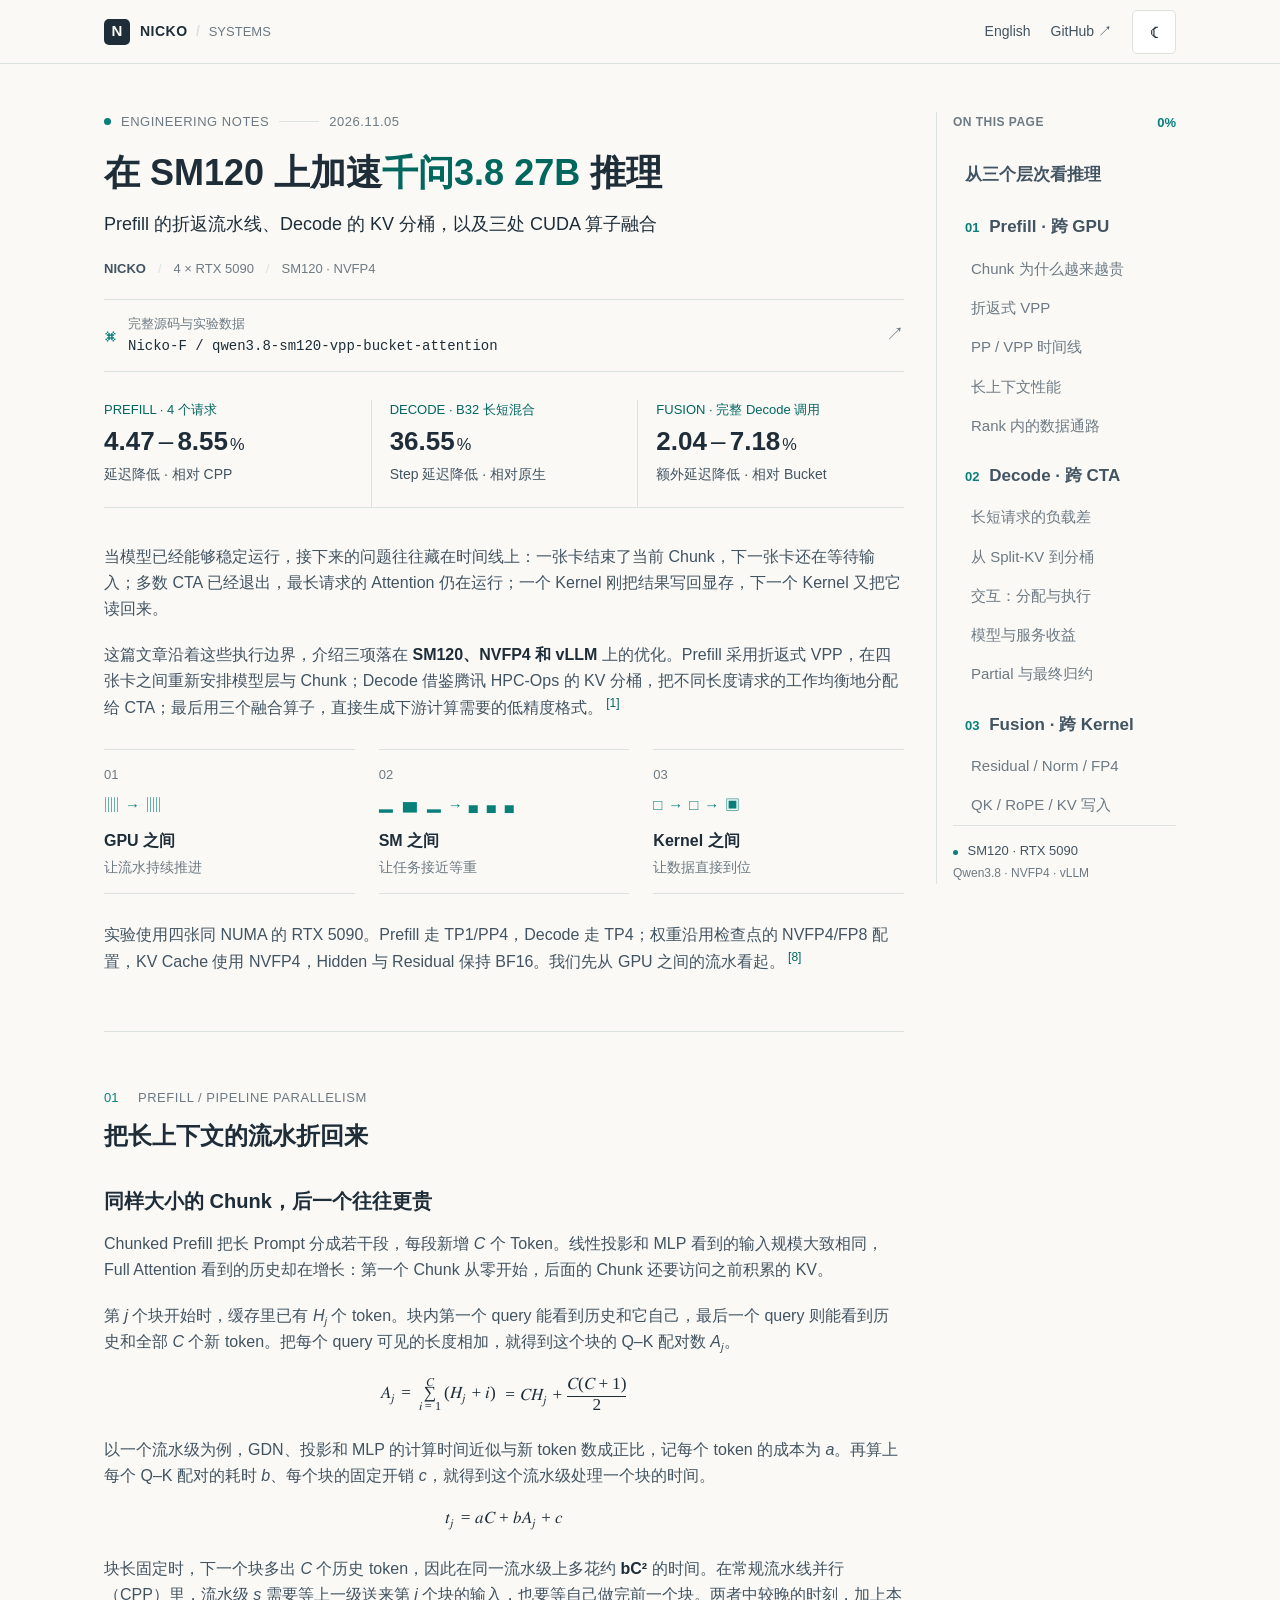
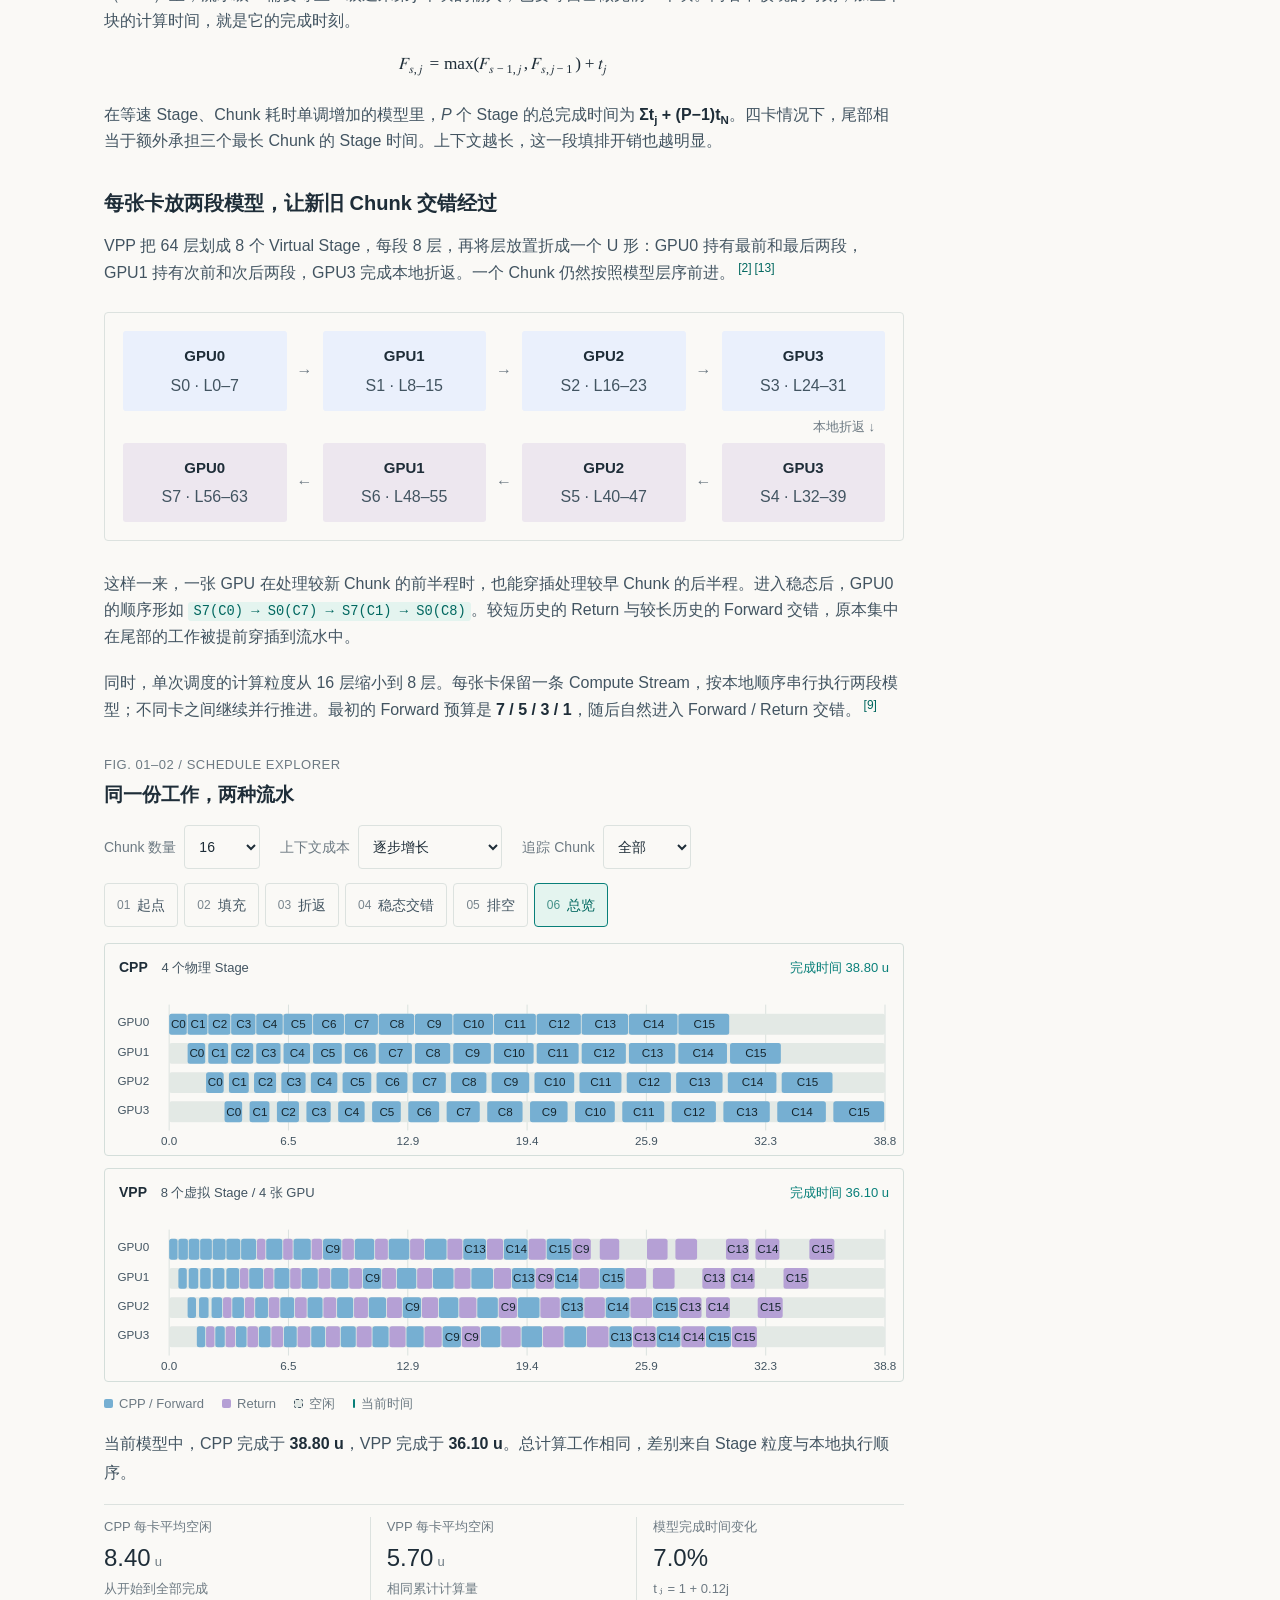
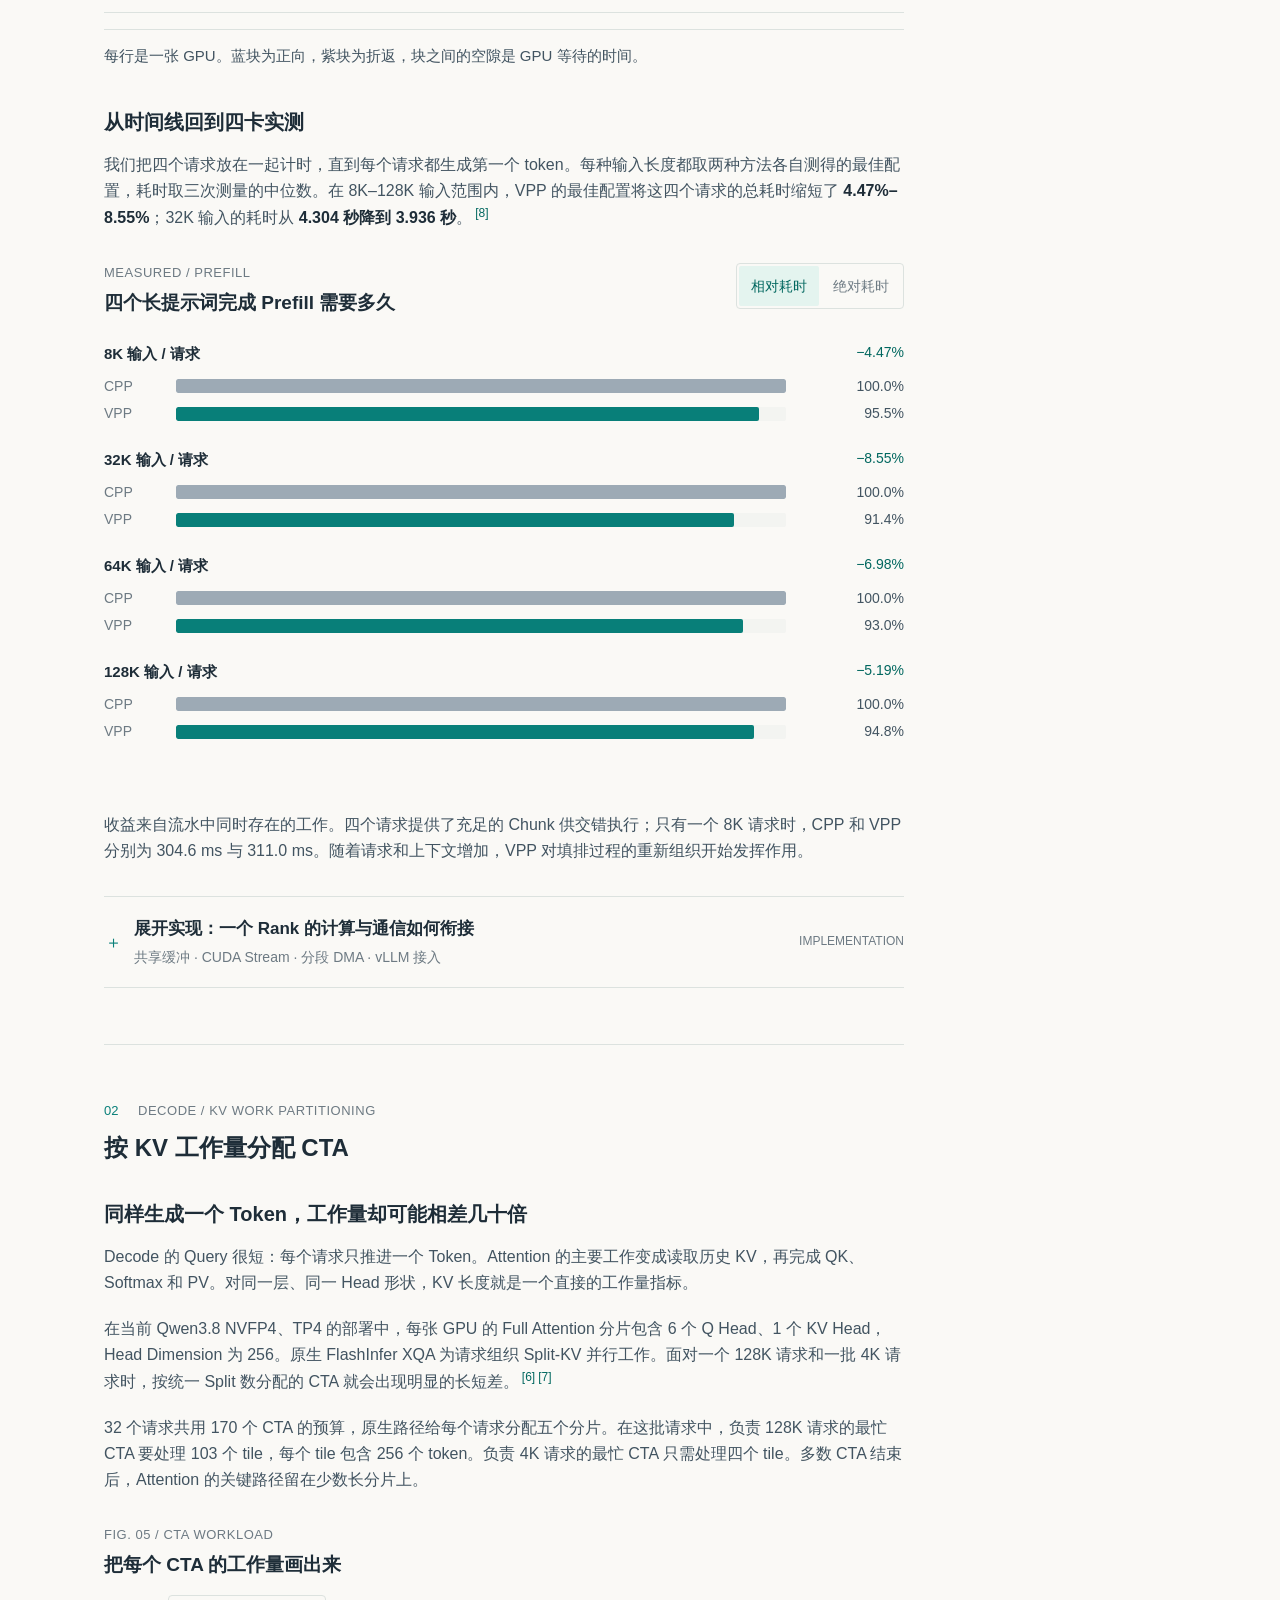
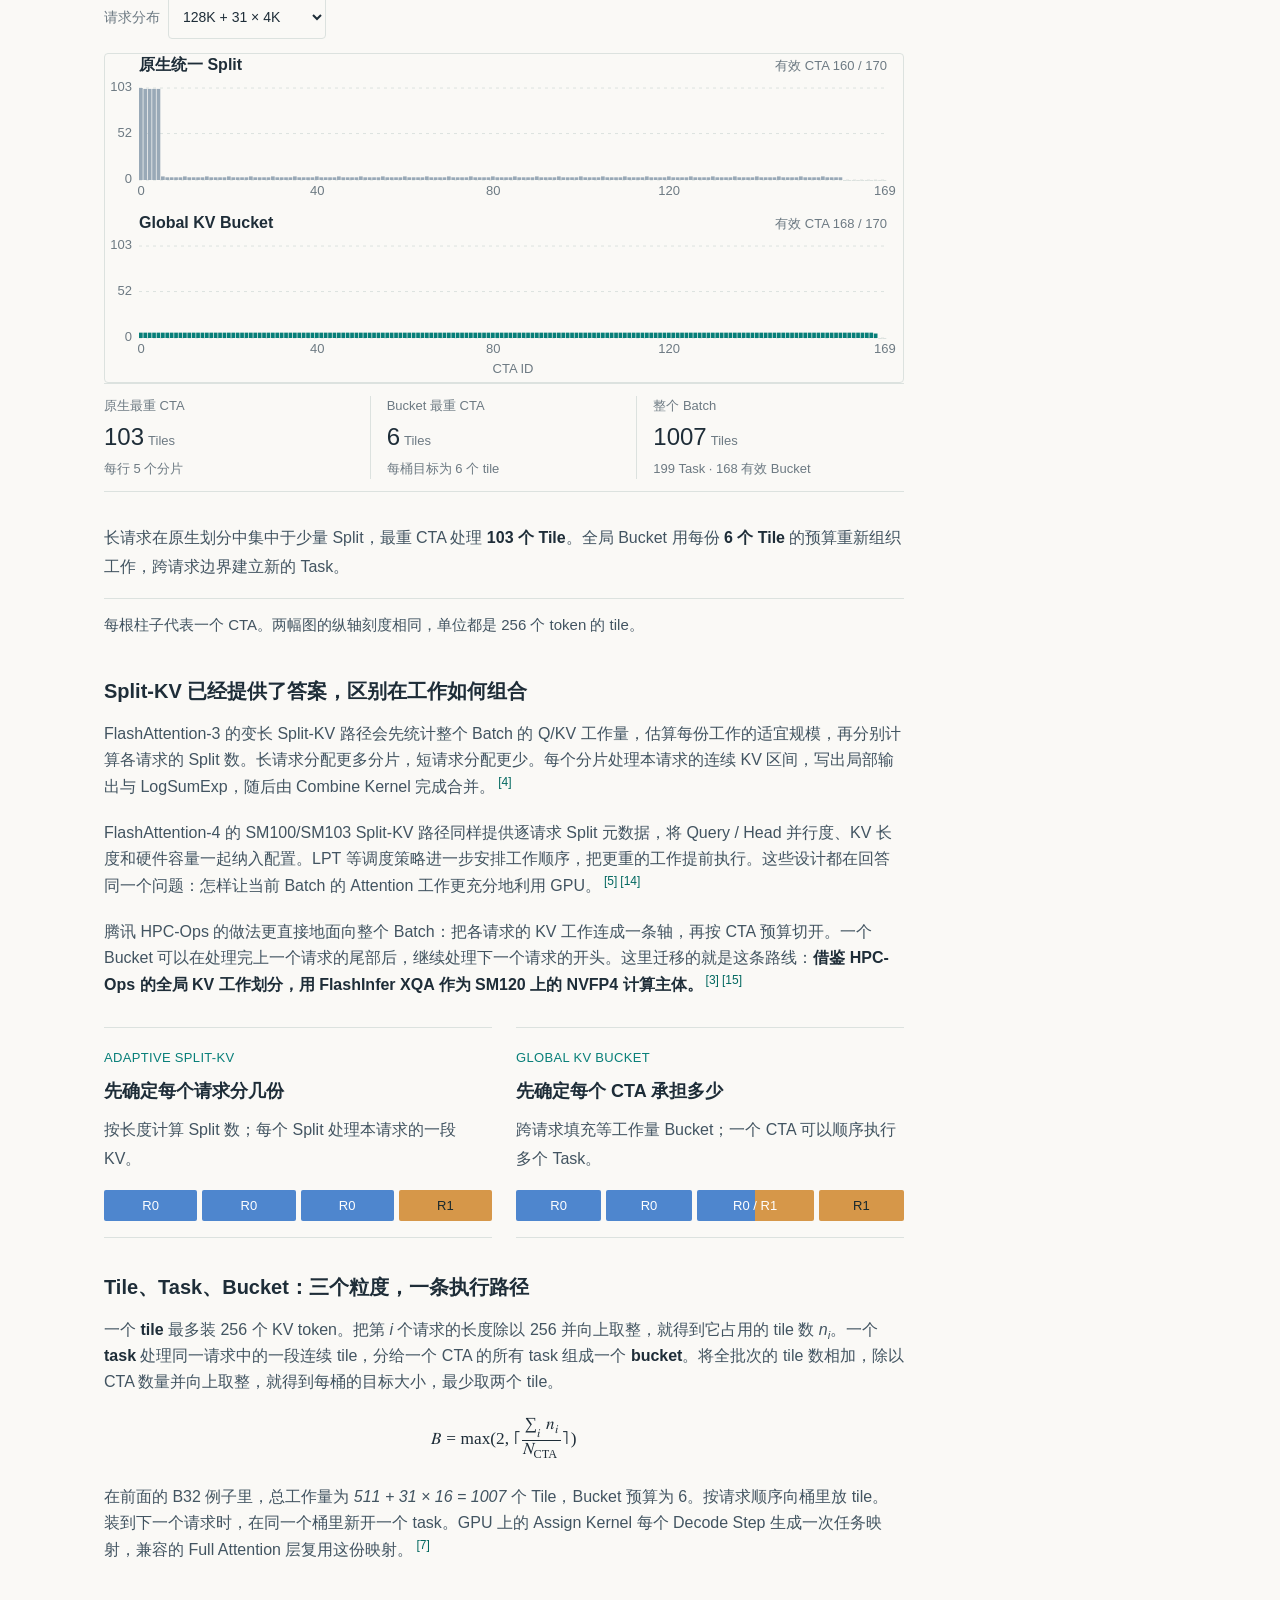
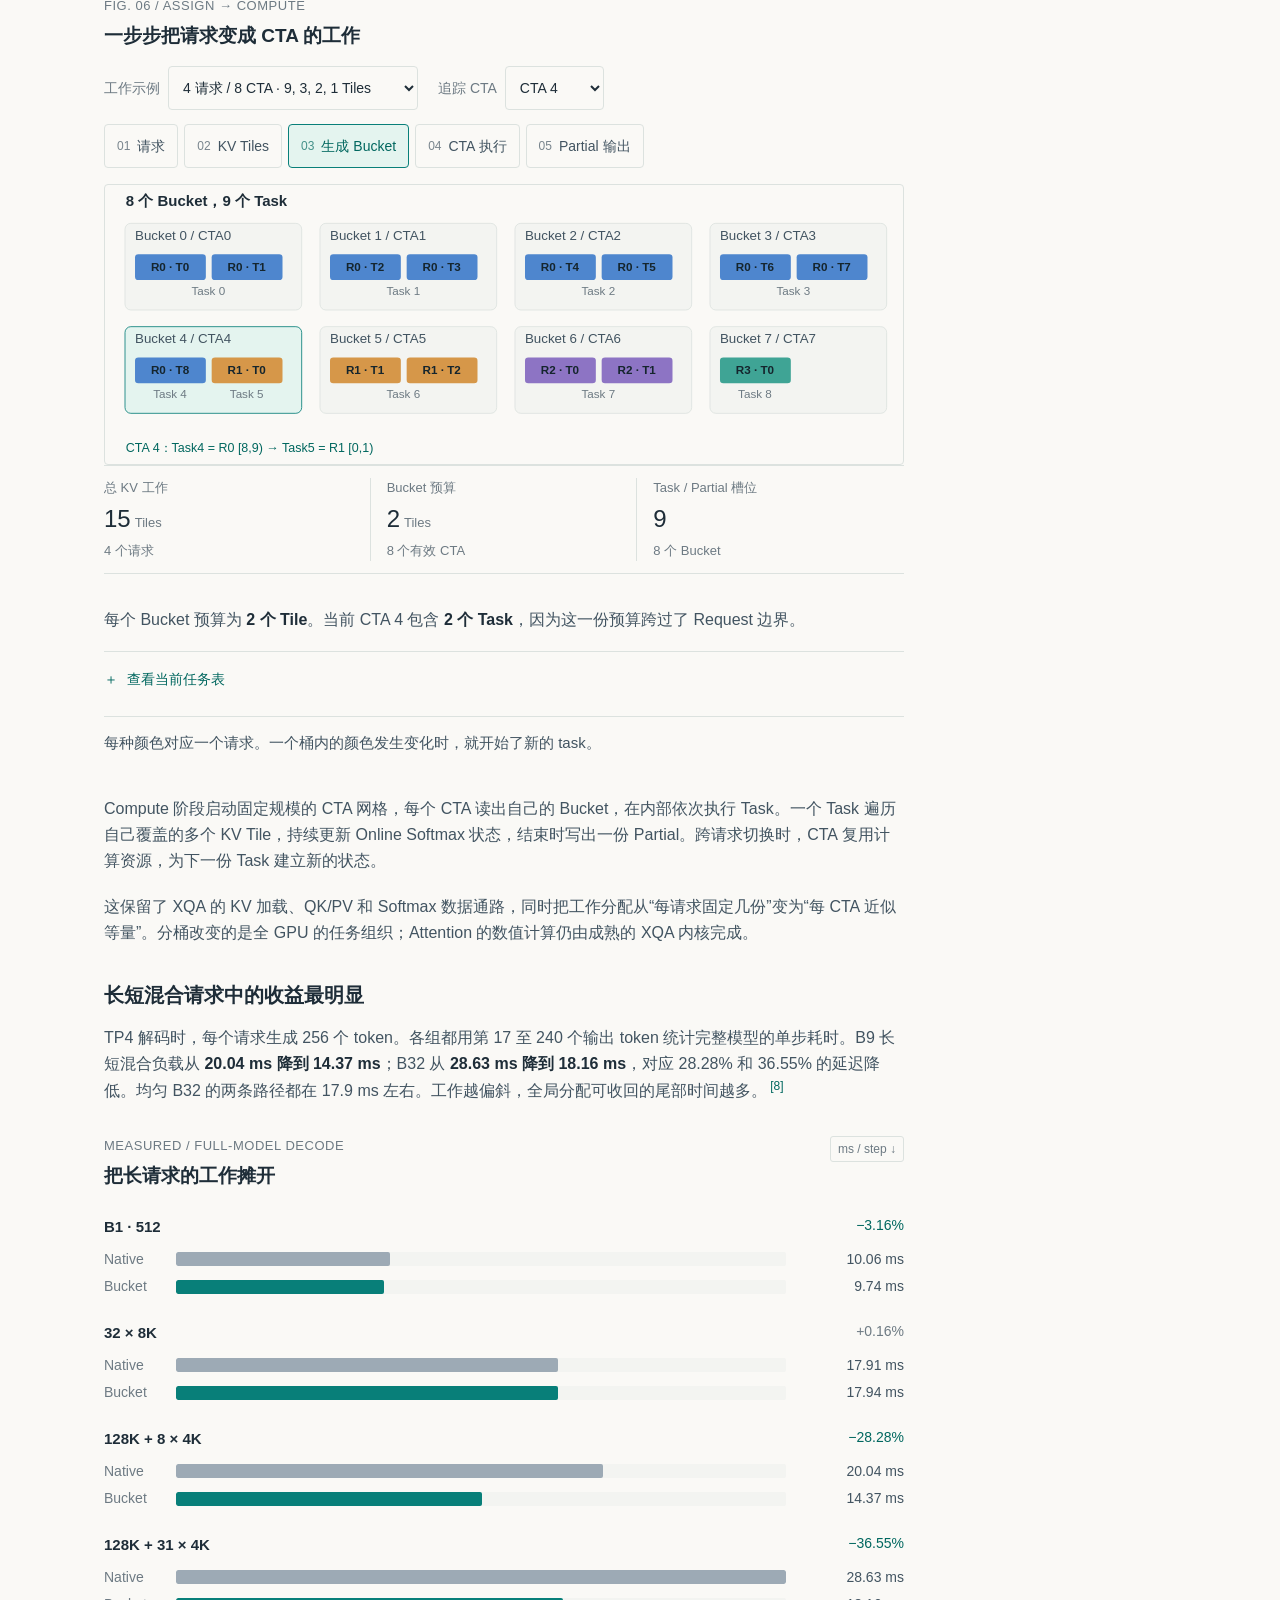
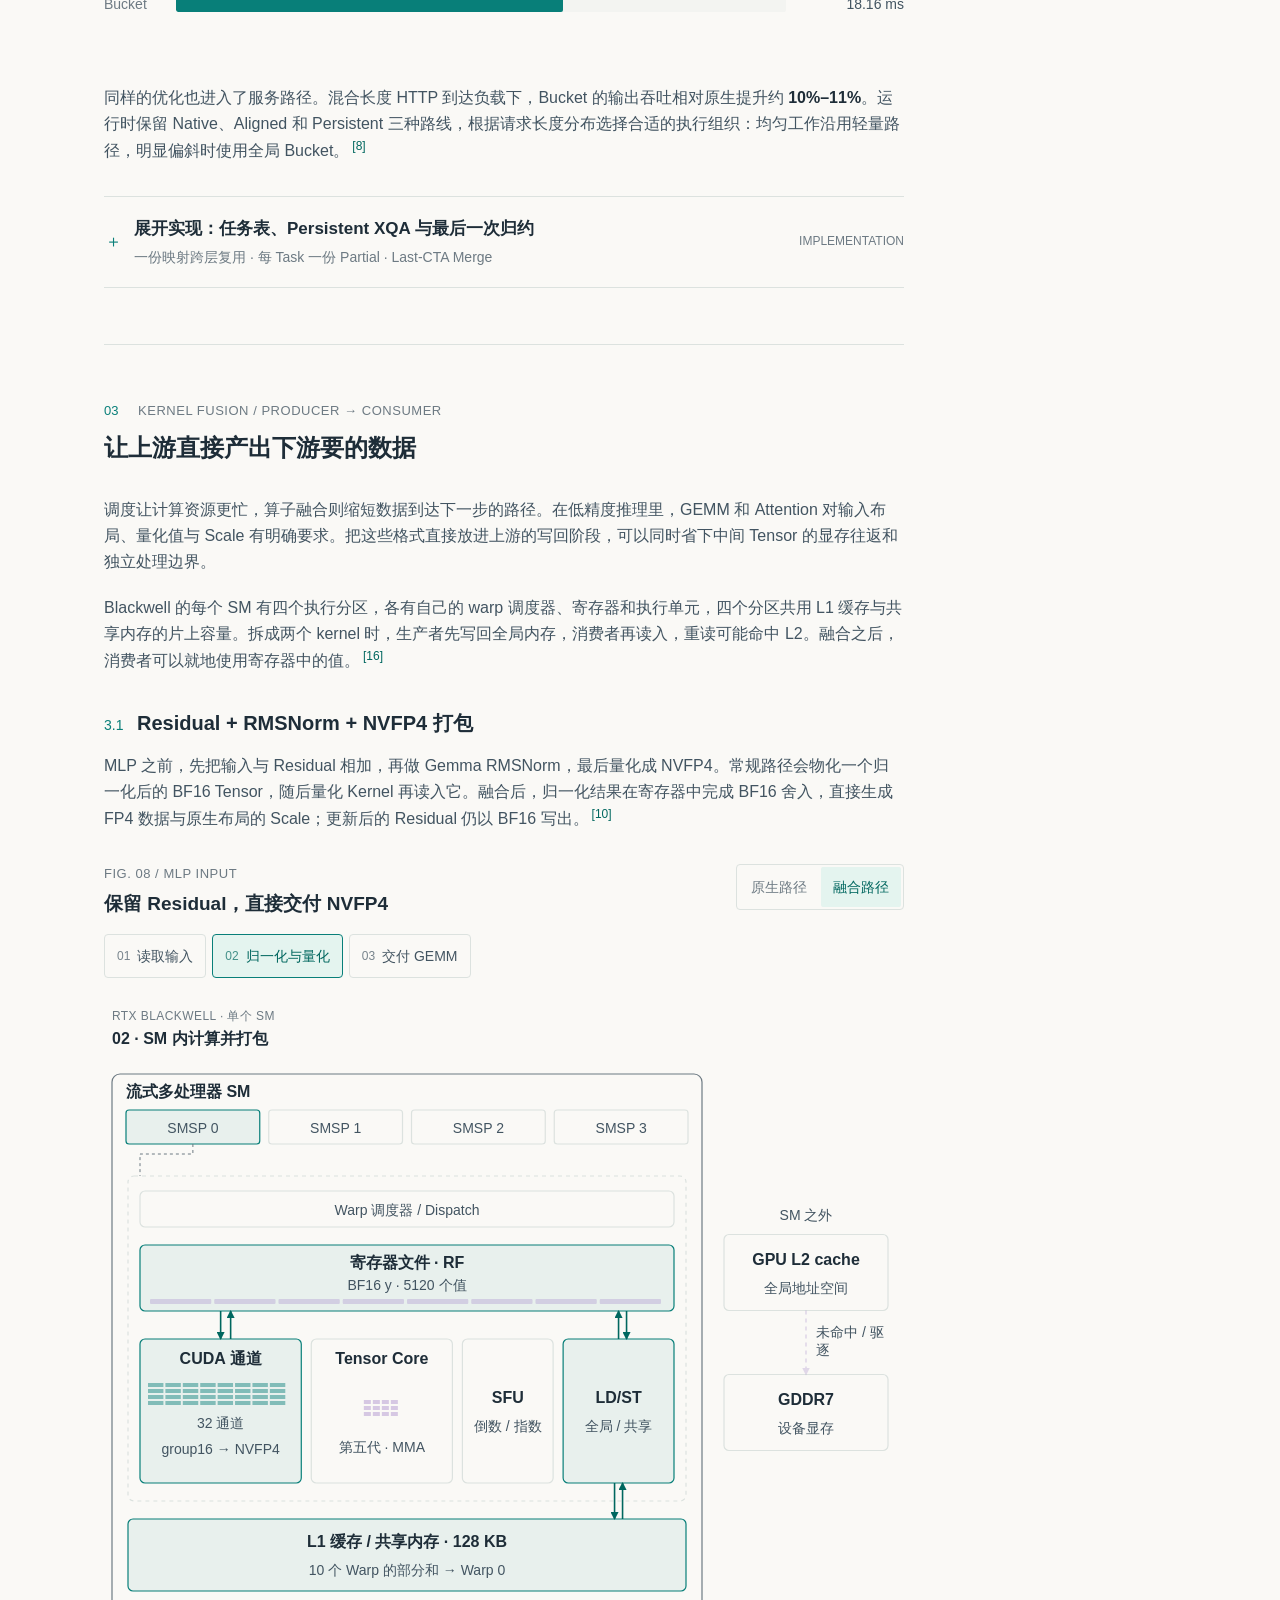
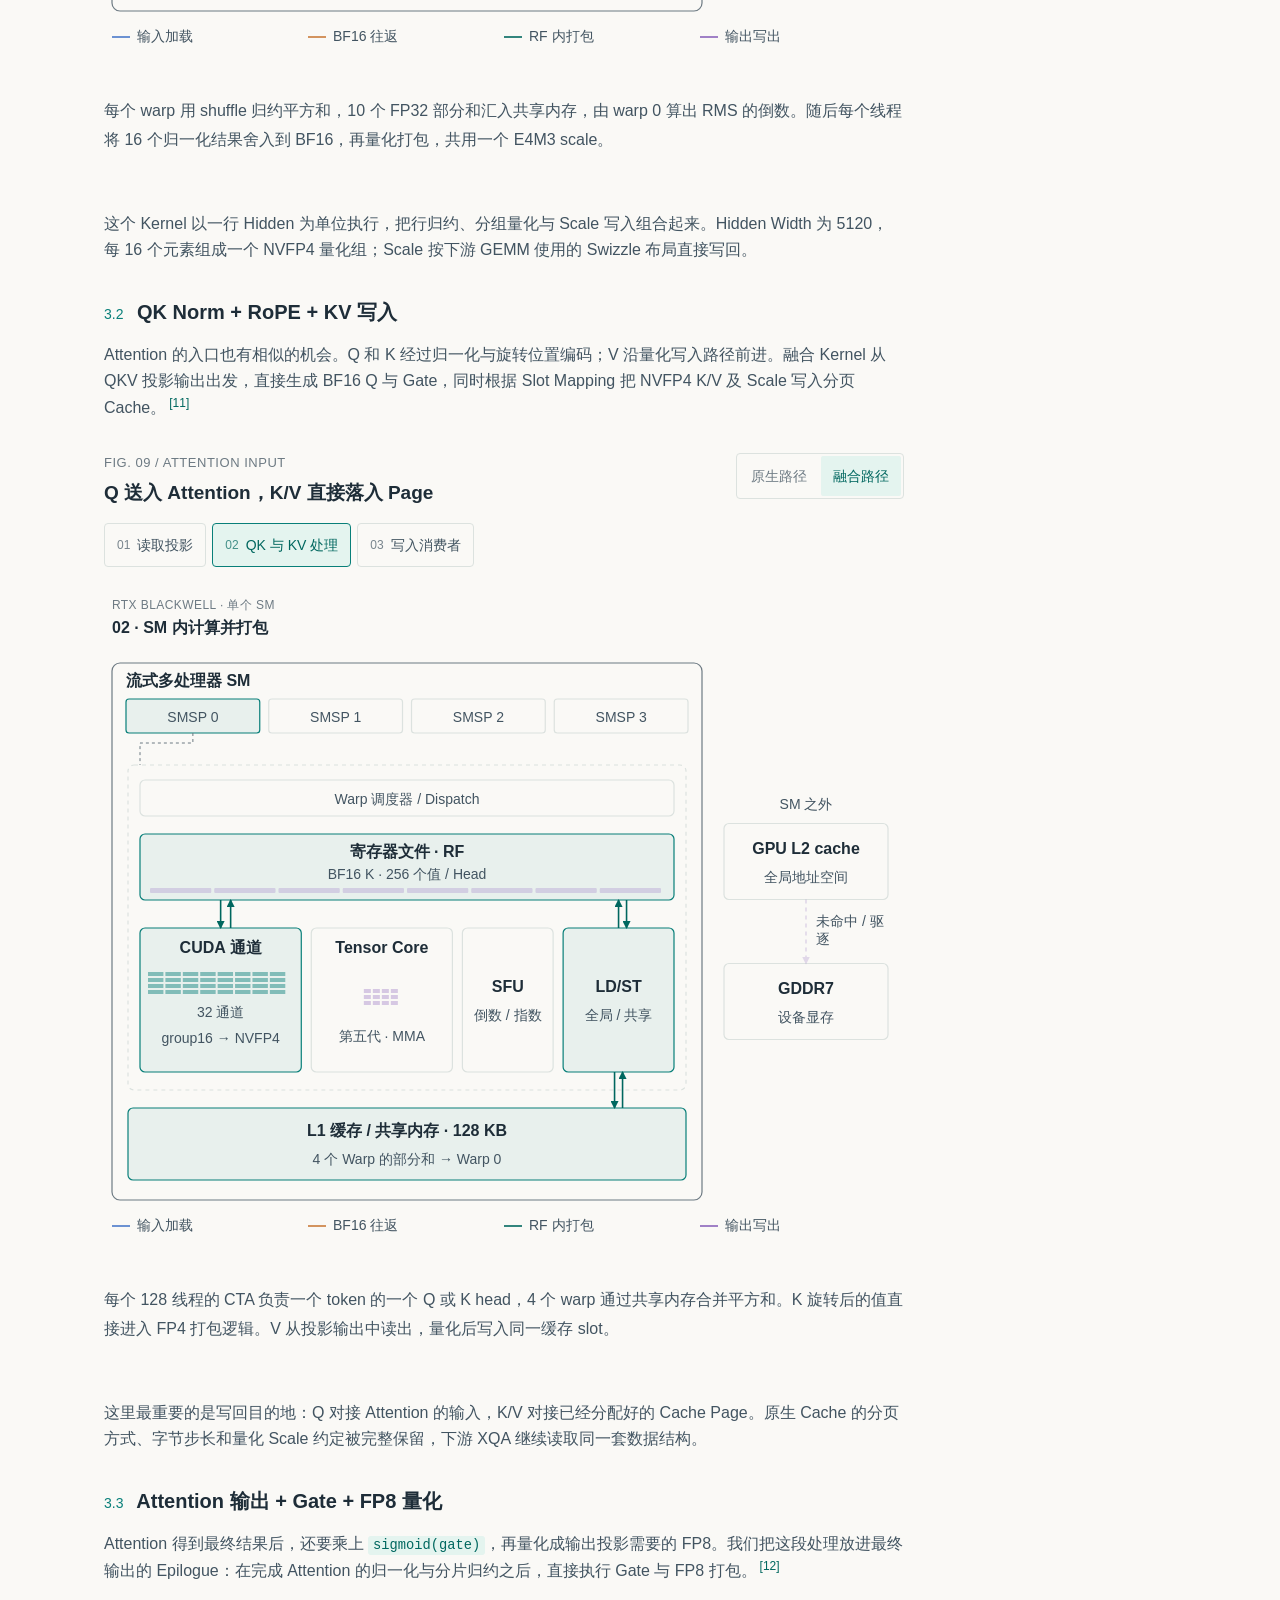
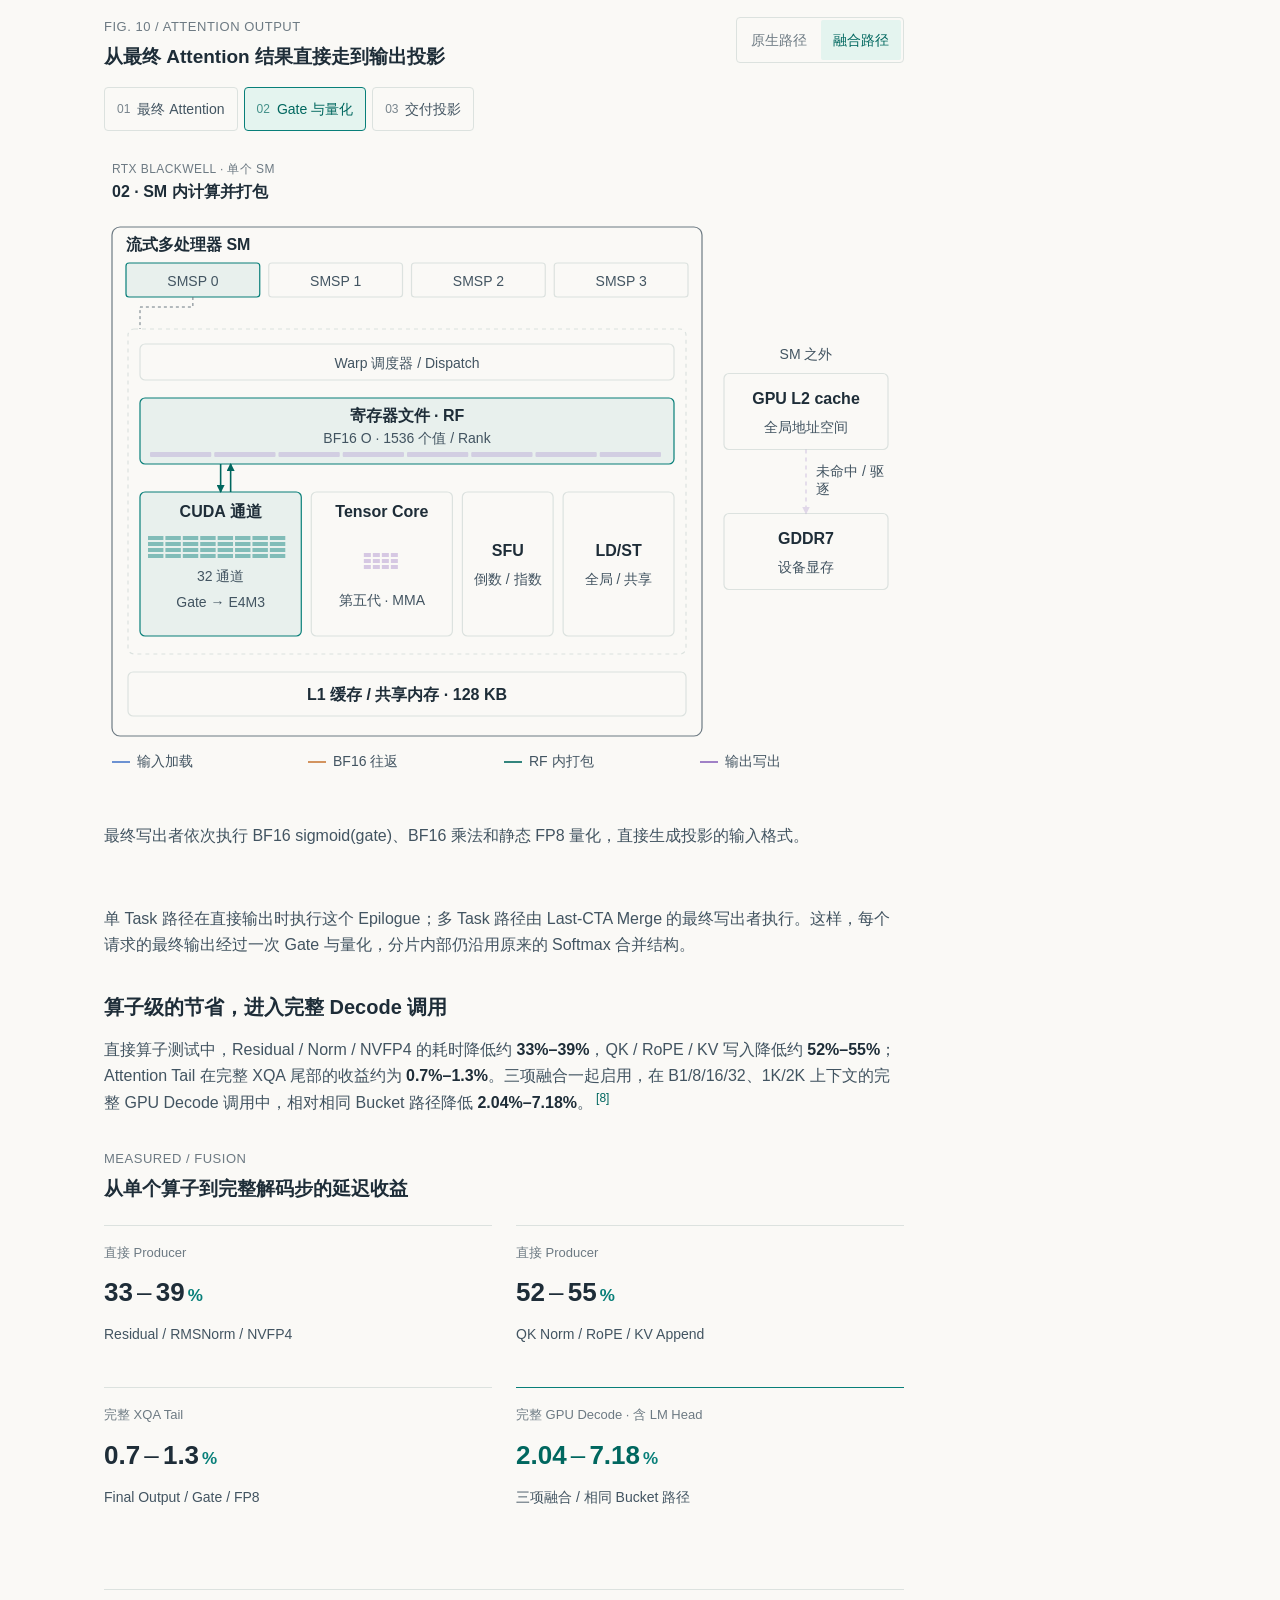
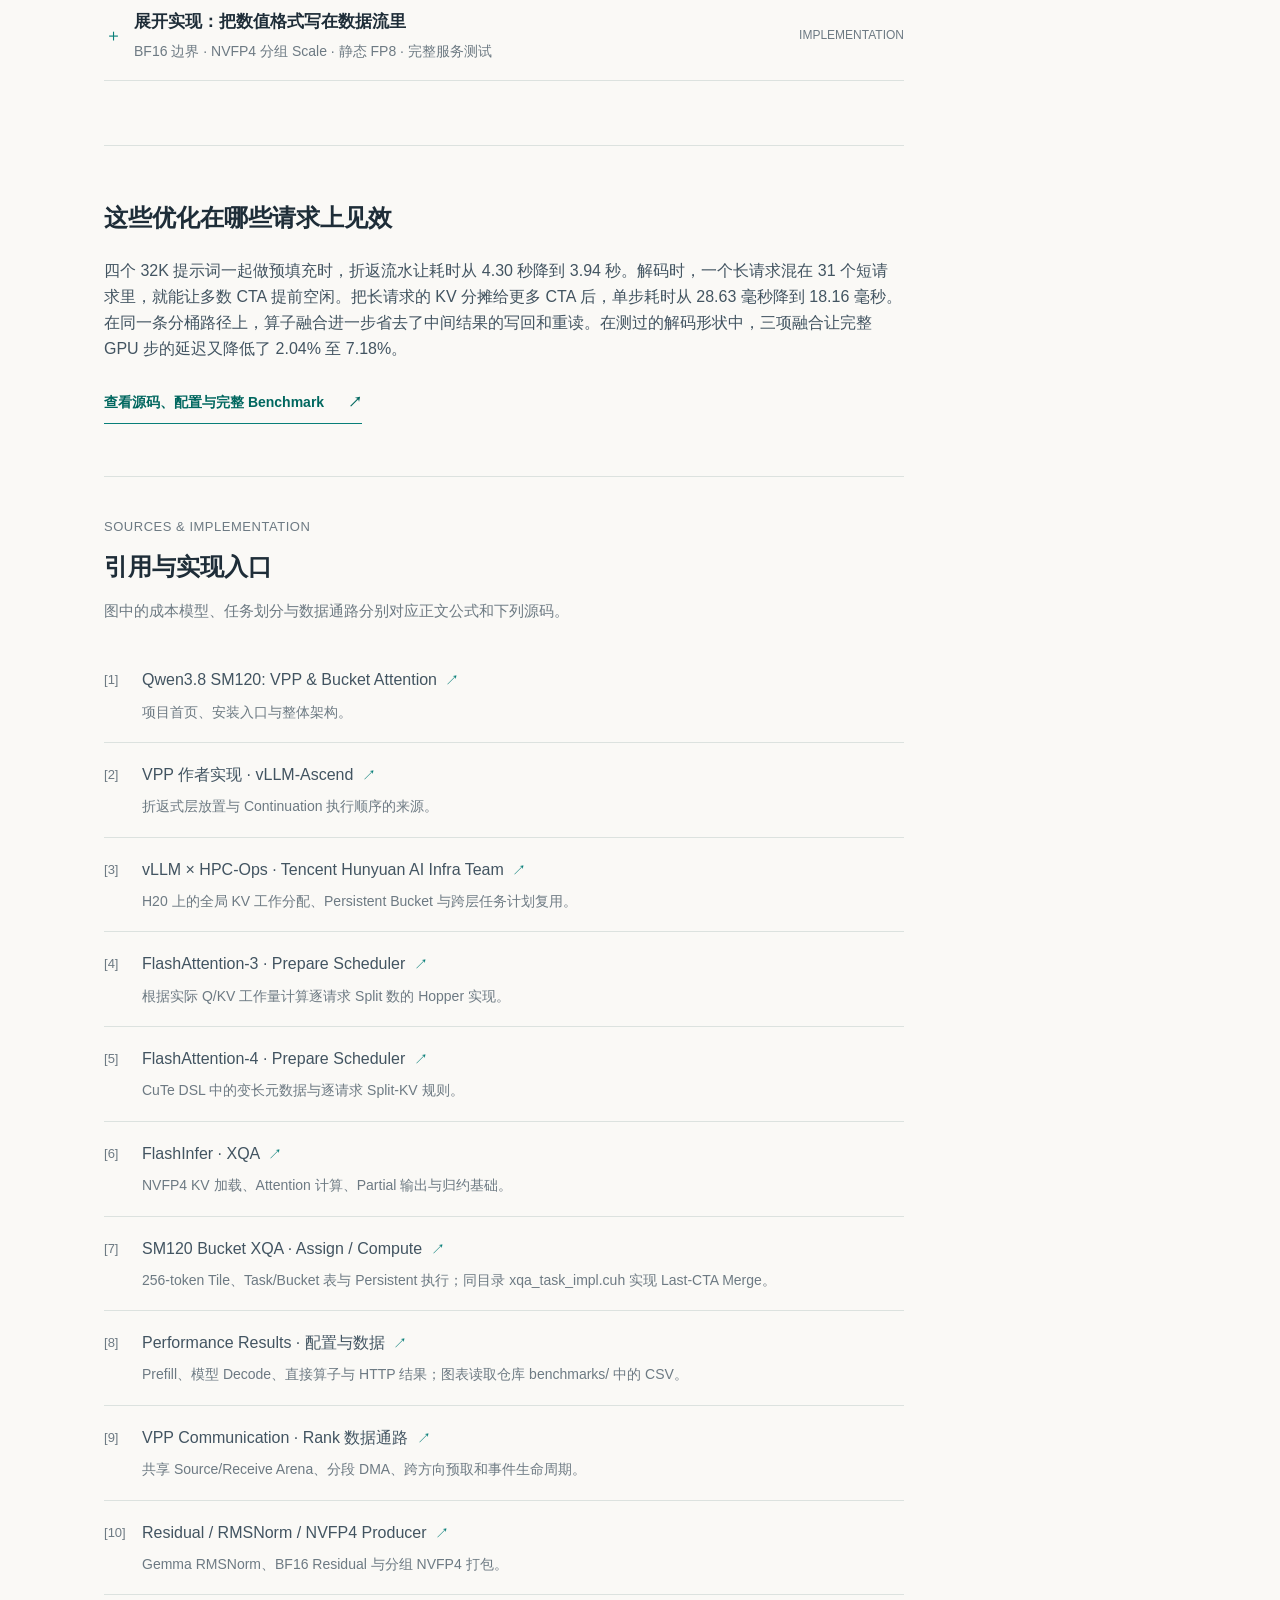
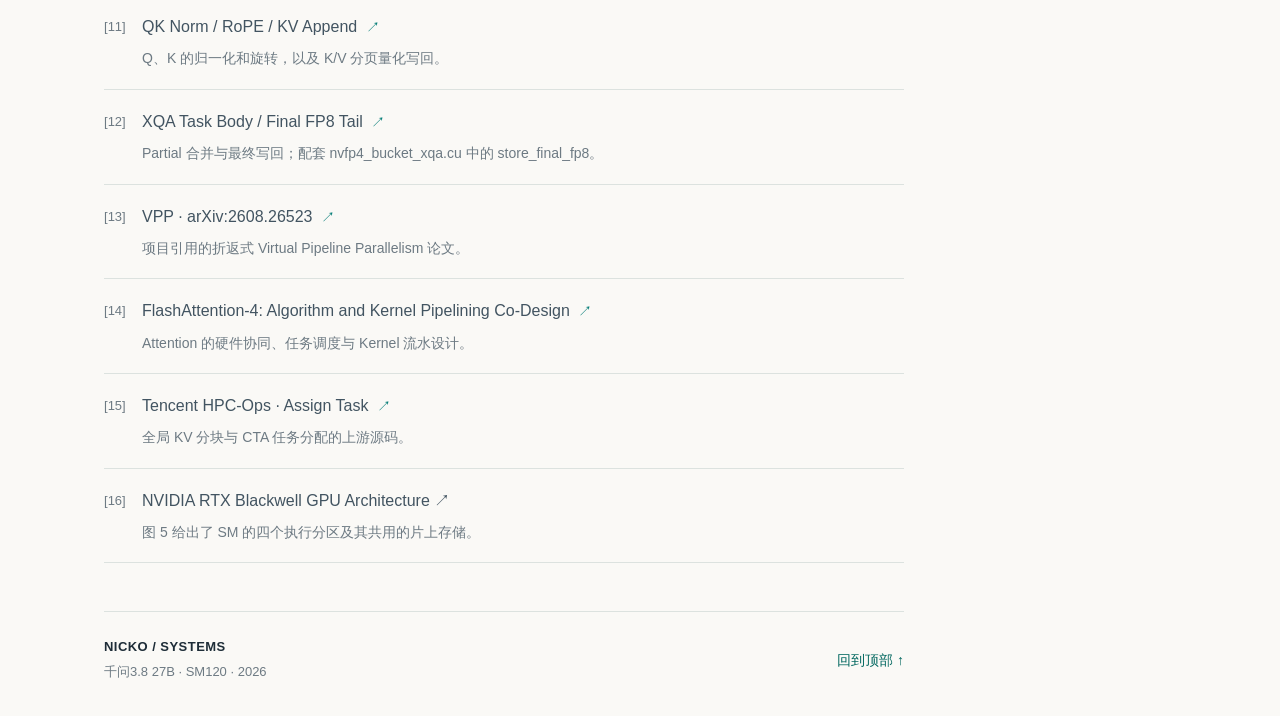
==== commit c60e0465: "Keep the rank topology alongside a parallel view and move explanations into prose" ====
--- a/docs/blog/zh-CN.html
+++ b/docs/blog/zh-CN.html
@@ -1057,6 +1057,8 @@
 }
 
 /* A rank-local snapshot shares one time marker across three independent streams. */
+#rank-figure [hidden] { display: none; }
+
 .rank-snapshot {
   margin-block: 8px 18px;
   font-size: 14px;
@@ -1407,15 +1409,6 @@
 
 .figure-explanation strong {
   color: var(--ink);
-}
-
-.figure-explanation .ex-label {
-  color: var(--accent-strong);
-  font-family: var(--sans);
-  font-size: 13px;
-  letter-spacing: .025em;
-  display: block;
-  margin-bottom: 5px;
 }
 
 .figure-metrics {
@@ -2964,12 +2957,6 @@
   fill: color-mix(in srgb, var(--purple) 32%, transparent);
 }
 
-.sm-path-caption {
-  fill: var(--accent-strong);
-  font-size: 14px;
-  font-weight: 500;
-}
-
 .sm-route {
   fill: none;
   stroke-width: 1.6;
@@ -2988,6 +2975,76 @@
 .sm-arrow-native { fill: var(--sm-native); }
 .sm-arrow-fused { fill: var(--sm-fused); }
 .sm-arrow-output { fill: var(--sm-output); }
+
+/* Data and control remain distinct; all three stream roles are visible together. */
+.rank-topology-svg {
+  display: block;
+  width: 100%;
+  height: auto;
+  overflow: visible;
+  font-family: var(--sans);
+}
+
+.rank-topology-svg .rt-heading {
+  fill: var(--ink);
+  font-size: 16px;
+  font-weight: 600;
+}
+
+.rank-topology-svg .rt-label {
+  fill: var(--ink-2);
+  font-size: 14px;
+}
+
+.rank-topology-svg .rt-frame {
+  fill: none;
+  stroke: var(--border);
+  stroke-width: 1.2;
+}
+
+.rank-topology-svg .rt-gpu {
+  stroke: var(--muted);
+}
+
+.rank-topology-svg .rt-receive { --rt-color: var(--accent-strong); }
+.rank-topology-svg .rt-compute { --rt-color: var(--blue); }
+.rank-topology-svg .rt-send { --rt-color: var(--orange); }
+.rank-topology-svg .rt-control { --rt-color: var(--muted); }
+
+.rank-topology-svg .rt-stream {
+  fill: color-mix(in srgb, var(--rt-color) 12%, transparent);
+  stroke: var(--rt-color);
+  stroke-width: 1.6;
+}
+
+.rank-topology-svg .rt-arena {
+  stroke: var(--rt-color);
+}
+
+.rank-topology-svg .rt-slot {
+  fill: color-mix(in srgb, var(--rt-color) 7%, transparent);
+  stroke: color-mix(in srgb, var(--rt-color) 55%, var(--border));
+}
+
+.rank-topology-svg .rt-wire {
+  fill: none;
+  stroke: var(--rt-color);
+  stroke-width: 1.8;
+  stroke-linejoin: round;
+}
+
+.rank-topology-svg .rt-wire.rt-control {
+  stroke-width: 1.4;
+  stroke-dasharray: 4 5;
+}
+
+.rank-topology-svg .rt-arrow {
+  fill: var(--rt-color);
+}
+
+.rank-topology-svg .rt-host {
+  stroke-dasharray: 4 4;
+}
 </style>
 </head><body><a class="skip-link" href="#article">跳到正文</a>
 <div class="reading-progress" aria-hidden="true"><span id="reading-progress"></span></div>
@@ -3047,7 +3104,7 @@
     </div>
 
     <figure class="interactive" id="pipeline-figure" data-widget="pipeline">
-      <div class="figure-header"><div><div class="figure-kicker">FIG. 01–02 / SCHEDULE EXPLORER</div><h4>同一份工作，两种流水</h4></div><span class="figure-tag">成本模型</span></div>
+      <div class="figure-header"><div><div class="figure-kicker">FIG. 01–02 / SCHEDULE EXPLORER</div><h4>同一份工作，两种流水</h4></div></div>
       <div class="figure-controls"><label>Chunk 数量 <select id="pipe-count"><option value="8">8</option><option value="16" selected>16</option><option value="24">24</option></select></label><label>上下文成本 <select id="pipe-growth"><option value="0">等耗时</option><option value="0.12" selected>逐步增长</option><option value="0.24">更强的历史项</option></select></label><label>追踪 Chunk <select id="pipe-highlight"><option value="-1">全部</option></select></label></div>
       <div class="stepper" id="pipe-steps" role="group" aria-label="选择流水阶段"></div>
       <div class="trace-pair"><div class="trace-panel"><div class="trace-title"><span><b>CPP</b> 4 个物理 Stage</span><span id="cpp-runtime"></span></div><div class="svg-scroll" id="cpp-timeline"></div></div><div class="trace-panel"><div class="trace-title"><span><b>VPP</b> 8 个虚拟 Stage / 4 张 GPU</span><span id="vpp-runtime"></span></div><div class="svg-scroll" id="vpp-timeline"></div></div></div>
@@ -3059,15 +3116,16 @@
 
     <div class="prose" id="prefill-results">
       <h3>从时间线回到四卡实测</h3>
-      <p>我们把四个请求放在一起计时，直到每个请求都生成第一个 token。在 8K–128K 输入范围内，VPP 的最佳配置将这四个请求的总耗时缩短了 <strong>4.47%–8.55%</strong>；32K 输入的耗时从 <strong>4.304 秒降到 3.936 秒</strong>。<a class="ref" href="#ref-8">[8]</a></p>
+      <p>我们把四个请求放在一起计时，直到每个请求都生成第一个 token。每种输入长度都取两种方法各自测得的最佳配置，耗时取三次测量的中位数。在 8K–128K 输入范围内，VPP 的最佳配置将这四个请求的总耗时缩短了 <strong>4.47%–8.55%</strong>；32K 输入的耗时从 <strong>4.304 秒降到 3.936 秒</strong>。<a class="ref" href="#ref-8">[8]</a></p>
     </div>
-    <figure class="data-figure"><div class="figure-header"><div><div class="figure-kicker">MEASURED / PREFILL</div><h4>四个长提示词完成 Prefill 需要多久</h4></div><div class="segmented" id="prefill-metric" role="group" aria-label="Prefill 图表单位"><button data-value="relative" aria-pressed="true">相对耗时</button><button data-value="absolute" aria-pressed="false">绝对耗时</button></div></div><div id="prefill-chart" class="benchmark-bars"></div><figcaption>4 × RTX 5090 · TP1/PP4 · 每种输入长度选取各自扫描中的最佳配置 · 三次计时的中位数。<a href="#ref-8">数据来源 ↗</a></figcaption></figure>
+    <figure class="data-figure"><div class="figure-header"><div><div class="figure-kicker">MEASURED / PREFILL</div><h4>四个长提示词完成 Prefill 需要多久</h4></div><div class="segmented" id="prefill-metric" role="group" aria-label="Prefill 图表单位"><button data-value="relative" aria-pressed="true">相对耗时</button><button data-value="absolute" aria-pressed="false">绝对耗时</button></div></div><div id="prefill-chart" class="benchmark-bars"></div></figure>
     <div class="prose"><p>收益来自流水中同时存在的工作。四个请求提供了充足的 Chunk 供交错执行；只有一个 8K 请求时，CPP 和 VPP 分别为 304.6 ms 与 311.0 ms。随着请求和上下文增加，VPP 对填排过程的重新组织开始发挥作用。</p></div>
 
     <details class="deep-dive" id="vpp-implementation"><summary><span class="detail-icon">＋</span><span><strong>展开实现：一个 Rank 的计算与通信如何衔接</strong><small>共享缓冲 · CUDA Stream · 分段 DMA · vLLM 接入</small></span><span class="detail-badge">IMPLEMENTATION</span></summary><div class="details-body">
-      <div class="prose"><h3>GPU1 如何让收发与计算重叠</h3><p>GPU1 上的 S1 和 S6 在同一条计算流上交替执行。对同一个块，计算要等输入到齐，发送要等相应的输出就绪。对不同的块，接收流和发送流都可以在计算流工作时搬运数据。<a class="ref" href="#ref-9">[9]</a></p></div>
+      <div class="prose"><h3>两个虚拟阶段如何共用一张 GPU</h3><p>GPU1 上的 S1 和 S6 在同一条计算流上交替执行。对同一个块，计算要等输入到齐，发送要等相应的输出就绪。对不同的块，接收流和发送流都可以在计算流工作时搬运数据。拓扑图中的实线箭头表示数据流向，虚线表示主机代理线程与各条流的控制关系。<a class="ref" href="#ref-9">[9]</a></p></div>
       <figure class="data-figure nested" id="rank-figure">
-        <div class="figure-header"><div><div class="figure-kicker">FIG. 03 / RANK 1</div><h4>GPU1 在同一时刻处理的三个块</h4></div></div>
+        <div class="figure-header"><div><div class="figure-kicker">FIG. 03 / RANK 1</div><h4>GPU1 上的接收、计算和发送可以并行</h4></div><div id="rank-views" class="segmented" role="group" aria-label="选择 GPU1 视图" hidden><button aria-controls="rank-topology" aria-pressed="true">拓扑图</button><button aria-controls="rank-diagram" aria-pressed="false">并行快照</button></div></div>
+        <div id="rank-topology" hidden></div>
         <div id="rank-diagram" class="rank-snapshot" role="group" aria-label="三条 CUDA Stream 在同一时刻处理不同 Chunk">
           <div class="rank-time-label"><span>GPU1 的三条流</span><span>时刻 t ↓</span></div>
           <div class="rank-lanes">
@@ -3098,10 +3156,9 @@
           <div class="rank-dependencies"><strong>同一块的依赖</strong><span>输入到齐 → 开始计算</span><span>输出张量就绪 → 开始发送</span></div>
           <div class="rank-control"><span><strong>主机代理线程</strong> 提交拷贝并交换 READY / ACK</span><span><strong>GPU 拷贝引擎</strong> 执行 H2D 和 D2H 拷贝</span></div>
         </div>
-        <figcaption>相同颜色标出每条流正在使用的槽位。块长为 8K token 时，每个槽要用 160&nbsp;MiB 存放隐藏状态和残差，五个槽共占 800&nbsp;MiB。</figcaption>
       </figure>
-      <div class="prose"><p>流水窗口 <code>W=7</code> 记录的是模型中同时推进的 Batch。Source 与 Receive Slot 则跟随数据的读写生命周期周转：Source 在 D2H 读完后归还，Receive 在本地 Stage 最后一次消费结束后归还。Forward 和 Return 保留各自的序列号与事件身份，共享实际的数据空间。</p><p>跨卡数据经过 <strong>GPU 显存 → 注册的 Host Ring → 下游 GPU 显存</strong>。RTX 5090 使用 GDDR7 显存。每条边的 Host Ring 有 8 个 16 MiB Segment。一份 160 MiB 的边界数据分成 10 段，接收端读完较早的 Segment 后，发送端就可以循环复用对应位置。</p></div>
-      <figure class="interactive nested" id="dma-figure"><div class="figure-header"><div><div class="figure-kicker">FIG. 04 / TRANSFER HANDOFF</div><h4>让下一次搬运提前排队</h4></div><span class="figure-tag">Stream / Event</span></div><div class="stepper" id="dma-steps" role="group" aria-label="选择 DMA 阶段"></div><div class="trace-panel"><div id="dma-timeline" class="svg-scroll"></div></div><div id="dma-credits" class="credit-row"></div><div class="figure-explanation" id="dma-explanation" aria-live="polite"></div><figcaption>橙色表示 GPU 到主机，青色表示主机到 GPU。虚线连接完成事件和等待它的下一次搬运。</figcaption></figure>
+      <div class="prose"><p>两个阶段共用三个接收槽和两个输出槽。块长为 8K token 时，每个槽容纳 160&nbsp;MiB 的隐藏状态和残差，五个槽共占用 GPU1 上的 800&nbsp;MiB 显存。流水窗口 <code>W=7</code> 记录的是模型中同时推进的 Batch。Source 与 Receive Slot 则跟随数据的读写生命周期周转：Source 在 D2H 读完后归还，Receive 在本地 Stage 最后一次消费结束后归还。Forward 和 Return 保留各自的序列号与事件身份，共享实际的数据空间。</p><p>跨卡数据经过 <strong>GPU 显存 → 注册的 Host Ring → 下游 GPU 显存</strong>。RTX 5090 使用 GDDR7 显存。每条边的 Host Ring 有 8 个 16 MiB Segment。一份 160 MiB 的边界数据分成 10 段，接收端读完较早的 Segment 后，发送端就可以循环复用对应位置。</p></div>
+      <figure class="interactive nested" id="dma-figure"><div class="figure-header"><div><div class="figure-kicker">FIG. 04 / TRANSFER HANDOFF</div><h4>让下一次搬运提前排队</h4></div></div><div class="stepper" id="dma-steps" role="group" aria-label="选择 DMA 阶段"></div><div class="trace-panel"><div id="dma-timeline" class="svg-scroll"></div></div><div id="dma-credits" class="credit-row"></div><div class="figure-explanation" id="dma-explanation" aria-live="polite"></div><figcaption>橙色表示 GPU 到主机，青色表示主机到 GPU。虚线连接完成事件和等待它的下一次搬运。</figcaption></figure>
       <div class="prose"><p>每张 GPU 对应一个主机代理线程，负责提交拷贝并通知对端数据就绪。生产者记录输出就绪事件，CPU 侧将 D2H 和完成事件排入发送流，并发布共享内存 READY。接收端看到 READY，就把“等待这个 Event，然后 H2D”一起排入接收流。于是，当上游搬运完成，下游的 Copy Engine 已经有下一项工作可以执行。</p><p>H2D 的完成事件负责归还 Host Segment；完整输入的接收事件连接 Compute Stream；Stage 结束时记录的 Consumer Event 则归还 Receive Slot。三种完成条件分别对应三段实际使用过程，通信和计算因此能够独立向前推进。</p>
       <div class="code-block"><div class="code-heading">执行思路 / 伪代码</div><pre><code>for (batch, stage) in local_stage_order:
     prefetch_ready_inputs()           # 每个方向最多一份未消费预取
@@ -3128,17 +3185,17 @@
   <section class="chapter" id="decode">
     <div class="chapter-heading"><div class="chapter-number">02</div><div><div class="eyebrow">DECODE / KV WORK PARTITIONING</div><h2>按 KV 工作量分配 CTA</h2></div></div>
     <div class="prose" id="decode-load"><h3>同样生成一个 Token，工作量却可能相差几十倍</h3><p>Decode 的 Query 很短：每个请求只推进一个 Token。Attention 的主要工作变成读取历史 KV，再完成 QK、Softmax 和 PV。对同一层、同一 Head 形状，KV 长度就是一个直接的工作量指标。</p><p>在当前 Qwen3.8 NVFP4、TP4 的部署中，每张 GPU 的 Full Attention 分片包含 6 个 Q Head、1 个 KV Head，Head Dimension 为 256。原生 FlashInfer XQA 为请求组织 Split-KV 并行工作。面对一个 128K 请求和一批 4K 请求时，按统一 Split 数分配的 CTA 就会出现明显的长短差。<a class="ref" href="#ref-6">[6]</a><a class="ref" href="#ref-7">[7]</a></p><p>32 个请求共用 170 个 CTA 的预算，原生路径给每个请求分配五个分片。在这批请求中，负责 128K 请求的最忙 CTA 要处理 103 个 tile，每个 tile 包含 256 个 token。负责 4K 请求的最忙 CTA 只需处理四个 tile。多数 CTA 结束后，Attention 的关键路径留在少数长分片上。</p></div>
-    <figure class="interactive" id="load-figure"><div class="figure-header"><div><div class="figure-kicker">FIG. 05 / CTA WORKLOAD</div><h4>把每个 CTA 的工作量画出来</h4></div><span class="figure-tag">KV Tiles / CTA</span></div><div class="figure-controls"><label>请求分布 <select id="load-preset"><option value="skew32">128K + 31 × 4K</option><option value="skew9">128K + 8 × 4K</option><option value="uniform">32 × 8K</option></select></label><span class="control-hint">170 个 CTA 预算 · 每 Tile 256 Token</span></div><div id="load-chart" class="svg-scroll"></div><div id="load-metrics" class="figure-metrics"></div><div class="figure-explanation" id="load-explanation" aria-live="polite"></div><figcaption>每根柱子代表一个 CTA。两幅图的纵轴刻度相同，单位都是 256 个 token 的 tile。</figcaption></figure>
+    <figure class="interactive" id="load-figure"><div class="figure-header"><div><div class="figure-kicker">FIG. 05 / CTA WORKLOAD</div><h4>把每个 CTA 的工作量画出来</h4></div></div><div class="figure-controls"><label>请求分布 <select id="load-preset"><option value="skew32">128K + 31 × 4K</option><option value="skew9">128K + 8 × 4K</option><option value="uniform">32 × 8K</option></select></label></div><div id="load-chart" class="svg-scroll"></div><div id="load-metrics" class="figure-metrics"></div><div class="figure-explanation" id="load-explanation" aria-live="polite"></div><figcaption>每根柱子代表一个 CTA。两幅图的纵轴刻度相同，单位都是 256 个 token 的 tile。</figcaption></figure>
     <div class="prose" id="split-strategies"><h3>Split-KV 已经提供了答案，区别在工作如何组合</h3><p>FlashAttention-3 的变长 Split-KV 路径会先统计整个 Batch 的 Q/KV 工作量，估算每份工作的适宜规模，再分别计算各请求的 Split 数。长请求分配更多分片，短请求分配更少。每个分片处理本请求的连续 KV 区间，写出局部输出与 LogSumExp，随后由 Combine Kernel 完成合并。<a class="ref" href="#ref-4">[4]</a></p><p>FlashAttention-4 的 SM100/SM103 Split-KV 路径同样提供逐请求 Split 元数据，将 Query / Head 并行度、KV 长度和硬件容量一起纳入配置。LPT 等调度策略进一步安排工作顺序，把更重的工作提前执行。这些设计都在回答同一个问题：怎样让当前 Batch 的 Attention 工作更充分地利用 GPU。<a class="ref" href="#ref-5">[5]</a><a class="ref" href="#ref-14">[14]</a></p><p>腾讯 HPC-Ops 的做法更直接地面向整个 Batch：把各请求的 KV 工作连成一条轴，再按 CTA 预算切开。一个 Bucket 可以在处理完上一个请求的尾部后，继续处理下一个请求的开头。这里迁移的就是这条路线：<strong>借鉴 HPC-Ops 的全局 KV 工作划分，用 FlashInfer XQA 作为 SM120 上的 NVFP4 计算主体。</strong><a class="ref" href="#ref-3">[3]</a><a class="ref" href="#ref-15">[15]</a></p>
       <div class="strategy-cards"><div><small>ADAPTIVE SPLIT-KV</small><strong>先确定每个请求分几份</strong><p>按长度计算 Split 数；每个 Split 处理本请求的一段 KV。</p><div class="strategy-tokens"><span class="r0">R0</span><span class="r0">R0</span><span class="r0">R0</span><span class="r1">R1</span></div></div><div><small>GLOBAL KV BUCKET</small><strong>先确定每个 CTA 承担多少</strong><p>跨请求填充等工作量 Bucket；一个 CTA 可以顺序执行多个 Task。</p><div class="strategy-tokens"><span class="r0">R0</span><span class="r0">R0</span><span class="mixed">R0 / R1</span><span class="r1">R1</span></div></div></div>
       <h3>Tile、Task、Bucket：三个粒度，一条执行路径</h3><p>一个 <strong>tile</strong> 最多装 256 个 KV token。把第 <i>i</i> 个请求的长度除以 256 并向上取整，就得到它占用的 tile 数 <i>n<sub>i</sub></i>。一个 <strong>task</strong> 处理同一请求中的一段连续 tile，分给一个 CTA 的所有 task 组成一个 <strong>bucket</strong>。将全批次的 tile 数相加，除以 CTA 数量并向上取整，就得到每桶的目标大小，最少取两个 tile。</p>
       <div class="equation"><math display="block"><mi>B</mi><mo>=</mo><mi mathvariant="normal">max</mi><mrow><mo>(</mo><mn>2</mn><mo>,</mo><mo>⌈</mo><mfrac><mrow><munder><mo>∑</mo><mi>i</mi></munder><msub><mi>n</mi><mrow><mi>i</mi></mrow></msub></mrow><mrow><msub><mi>N</mi><mtext>CTA</mtext></msub></mrow></mfrac><mo>⌉</mo><mo>)</mo></mrow></math></div>
       <p>在前面的 B32 例子里，总工作量为 <i>511 + 31 × 16 = 1007</i> 个 Tile，Bucket 预算为 6。按请求顺序向桶里放 tile。装到下一个请求时，在同一个桶里新开一个 task。GPU 上的 Assign Kernel 每个 Decode Step 生成一次任务映射，兼容的 Full Attention 层复用这份映射。<a class="ref" href="#ref-7">[7]</a></p>
     </div>
-    <figure class="interactive" id="bucket-figure"><div class="figure-header"><div><div class="figure-kicker">FIG. 06 / ASSIGN → COMPUTE</div><h4>一步步把请求变成 CTA 的工作</h4></div><span class="figure-tag">运行时任务表</span></div><div class="figure-controls"><label>工作示例 <select id="bucket-preset"><option value="teaching">4 请求 / 8 CTA · 9, 3, 2, 1 Tiles</option><option value="real">128K + 31 × 4K</option></select></label><label>追踪 CTA <select id="bucket-selected"></select></label></div><div class="stepper" id="bucket-steps" role="group" aria-label="选择分桶阶段"></div><div id="bucket-diagram" class="svg-scroll"></div><div id="bucket-stats" class="figure-metrics"></div><div id="bucket-explanation" class="figure-explanation" aria-live="polite"></div><details class="mini-detail"><summary>查看当前任务表</summary><div id="bucket-task-table" class="table-wrap task-table"></div></details><figcaption>每种颜色对应一个请求。一个桶内的颜色发生变化时，就开始了新的 task。</figcaption></figure>
+    <figure class="interactive" id="bucket-figure"><div class="figure-header"><div><div class="figure-kicker">FIG. 06 / ASSIGN → COMPUTE</div><h4>一步步把请求变成 CTA 的工作</h4></div></div><div class="figure-controls"><label>工作示例 <select id="bucket-preset"><option value="teaching">4 请求 / 8 CTA · 9, 3, 2, 1 Tiles</option><option value="real">128K + 31 × 4K</option></select></label><label>追踪 CTA <select id="bucket-selected"></select></label></div><div class="stepper" id="bucket-steps" role="group" aria-label="选择分桶阶段"></div><div id="bucket-diagram" class="svg-scroll"></div><div id="bucket-stats" class="figure-metrics"></div><div id="bucket-explanation" class="figure-explanation" aria-live="polite"></div><details class="mini-detail"><summary>查看当前任务表</summary><div id="bucket-task-table" class="table-wrap task-table"></div></details><figcaption>每种颜色对应一个请求。一个桶内的颜色发生变化时，就开始了新的 task。</figcaption></figure>
     <div class="prose"><p>Compute 阶段启动固定规模的 CTA 网格，每个 CTA 读出自己的 Bucket，在内部依次执行 Task。一个 Task 遍历自己覆盖的多个 KV Tile，持续更新 Online Softmax 状态，结束时写出一份 Partial。跨请求切换时，CTA 复用计算资源，为下一份 Task 建立新的状态。</p><p>这保留了 XQA 的 KV 加载、QK/PV 和 Softmax 数据通路，同时把工作分配从“每请求固定几份”变为“每 CTA 近似等量”。分桶改变的是全 GPU 的任务组织；Attention 的数值计算仍由成熟的 XQA 内核完成。</p></div>
-    <div class="prose" id="decode-results"><h3>长短混合请求中的收益最明显</h3><p>完整模型的 Decode Step 中，B9 长短混合负载从 <strong>20.04 ms 降到 14.37 ms</strong>；B32 从 <strong>28.63 ms 降到 18.16 ms</strong>，对应 28.28% 和 36.55% 的延迟降低。均匀 B32 的两条路径都在 17.9 ms 左右。工作越偏斜，全局分配可收回的尾部时间越多。<a class="ref" href="#ref-8">[8]</a></p></div>
-    <figure class="data-figure"><div class="figure-header"><div><div class="figure-kicker">MEASURED / FULL-MODEL DECODE</div><h4>把长请求的工作摊开</h4></div><span class="figure-tag">ms / step ↓</span></div><div id="decode-chart" class="benchmark-bars"></div><figcaption>4 × RTX 5090 · TP4 · 每请求生成 256 Token · 统计共同输出窗口 17–240。<a href="#ref-8">完整结果 ↗</a></figcaption></figure>
+    <div class="prose" id="decode-results"><h3>长短混合请求中的收益最明显</h3><p>TP4 解码时，每个请求生成 256 个 token。各组都用第 17 至 240 个输出 token 统计完整模型的单步耗时。B9 长短混合负载从 <strong>20.04 ms 降到 14.37 ms</strong>；B32 从 <strong>28.63 ms 降到 18.16 ms</strong>，对应 28.28% 和 36.55% 的延迟降低。均匀 B32 的两条路径都在 17.9 ms 左右。工作越偏斜，全局分配可收回的尾部时间越多。<a class="ref" href="#ref-8">[8]</a></p></div>
+    <figure class="data-figure"><div class="figure-header"><div><div class="figure-kicker">MEASURED / FULL-MODEL DECODE</div><h4>把长请求的工作摊开</h4></div><span class="figure-tag">ms / step ↓</span></div><div id="decode-chart" class="benchmark-bars"></div></figure>
     <div class="prose"><p>同样的优化也进入了服务路径。混合长度 HTTP 到达负载下，Bucket 的输出吞吐相对原生提升约 <strong>10%–11%</strong>。运行时保留 Native、Aligned 和 Persistent 三种路线，根据请求长度分布选择合适的执行组织：均匀工作沿用轻量路径，明显偏斜时使用全局 Bucket。<a class="ref" href="#ref-8">[8]</a></p></div>
 
     <details class="deep-dive" id="decode-implementation"><summary><span class="detail-icon">＋</span><span><strong>展开实现：任务表、Persistent XQA 与最后一次归约</strong><small>一份映射跨层复用 · 每 Task 一份 Partial · Last-CTA Merge</small></span><span class="detail-badge">IMPLEMENTATION</span></summary><div class="details-body">
@@ -3158,7 +3215,7 @@
     publish_and_maybe_merge(partial)</code></pre></div>
       <p>共享任务表的地址在 CUDA Graph 捕获前固定下来。每次 Forward，Assign 更新表内内容；各 Attention 层绑定自己的 Q、KV 与输出，再执行相同的工作映射。页面上看到的“动态”，就发生在这份小型描述表中。</p>
       <h3>Partial 按 Task 保存，最后完成者负责合并</h3><p>每个 Task 对应一段 KV 区间。对每个 Query Head，它写出归一化的局部输出 <i>O<sub>i</sub></i>、局部最大值 <i>m<sub>i</sub></i> 和指数和 <i>l<sub>i</sub></i>。这些量在 Global Scratch 中按 Task Slot 保存；当前 TP4 形状下，局部输出的有效尺寸为 <i>6 × 256</i>。</p><p>Task 写完 Partial 后更新请求级完成计数器。该请求最后完成的 Task 所在 CTA 取得归约职责，读取所有 Partial，直接写出最终结果。这个 Merge 复用 XQA 的内核内归约路径，与分片计算处于同一次 Compute Launch。<a class="ref" href="#ref-7">[7]</a></p></div>
-      <figure class="interactive nested" id="merge-figure"><div class="figure-header"><div><div class="figure-kicker">FIG. 07 / LAST-CTA MERGE</div><h4>最后完成的 Task 接过归约</h4></div><span class="figure-tag">R0 · 5 个 Task</span></div><div class="stepper" id="merge-steps" role="group" aria-label="选择 Task 完成阶段"></div><div id="merge-diagram" class="svg-scroll"></div><div id="merge-explanation" class="figure-explanation" aria-live="polite"></div><figcaption>完成顺序是 T2、T0、T4、T3、T1。最后的 T1 合并五份局部结果。</figcaption></figure>
+      <figure class="interactive nested" id="merge-figure"><div class="figure-header"><div><div class="figure-kicker">FIG. 07 / LAST-CTA MERGE</div><h4>最后完成的 Task 接过归约</h4></div></div><div class="stepper" id="merge-steps" role="group" aria-label="选择 Task 完成阶段"></div><div id="merge-diagram" class="svg-scroll"></div><div id="merge-explanation" class="figure-explanation" aria-live="polite"></div></figure>
       <div class="prose"><p>合并时，先取各分片里的最大值 <i>m</i>，以它为基准重新计算每个分片的 softmax 权重，再对局部输出加权平均。</p><div class="equation"><math display="block"><mi>m</mi><mo>=</mo><munder><mi mathvariant="normal">max</mi><mi>i</mi></munder><msub><mi>m</mi><mrow><mi>i</mi></mrow></msub><mo>,</mo></math><math display="block"><msub><mi>w</mi><mrow><mi>i</mi></mrow></msub><mo>=</mo><msub><mi>l</mi><mrow><mi>i</mi></mrow></msub><msup><mi>e</mi><mrow><msub><mi>m</mi><mrow><mi>i</mi></mrow></msub><mo>−</mo><mi>m</mi></mrow></msup><mo>,</mo></math><math display="block"><mi>O</mi><mo>=</mo><mfrac><mrow><munder><mo>∑</mo><mi>i</mi></munder><msub><mi>w</mi><mrow><mi>i</mi></mrow></msub><msub><mi>O</mi><mrow><mi>i</mi></mrow></msub></mrow><mrow><munder><mo>∑</mo><mi>i</mi></munder><msub><mi>w</mi><mrow><mi>i</mi></mrow></msub></mrow></mfrac></math></div><p>单一 Task 覆盖整个请求时，可以直接写最终输出。多 Task 路径在完成 Partial 发布后，通过带获取/释放语义的原子计数选择最后完成者，归约结束时完成该轮计数复位。这把分片数量、Scratch 位置和归约生命周期统一在请求身份下。</p></div>
       <details class="experiment" id="decode-experiment"><summary><span class="detail-icon">＋</span><span><strong>实验配置、模型结果与 HTTP 吞吐</strong><small>均匀 / 偏斜工作负载 · 完整 Decode Step · 服务入口</small></span></summary><div class="experiment-body prose">
         <div class="config-grid"><div><small>设备 / 并行</small><strong>4 × RTX 5090 · TP4</strong></div><div><small>Attention 形状 / Rank</small><strong>Q6 / KV1 / D256 · Page32</strong></div><div><small>模型测试</small><strong>256 输出 Token / 请求</strong></div><div><small>统计窗口</small><strong>17–240 · 三轮中位数</strong></div></div>
@@ -3183,7 +3240,7 @@
     <figure class="interactive fusion-widget" id="tail-widget" data-kind="tail"><div class="figure-header"><div><div class="figure-kicker">FIG. 10 / ATTENTION OUTPUT</div><h4>从最终 Attention 结果直接走到输出投影</h4></div><div class="segmented fusion-mode" role="group" aria-label="选择 Attention Tail 路径"><button data-mode="before" aria-pressed="false">原生路径</button><button data-mode="after" aria-pressed="true">融合路径</button></div></div><div class="stepper fusion-steps" role="group" aria-label="选择 Tail 数据流阶段"></div><div class="sm-architecture"></div><div class="figure-explanation fusion-explanation" aria-live="polite"></div></figure>
     <div class="prose"><p>单 Task 路径在直接输出时执行这个 Epilogue；多 Task 路径由 Last-CTA Merge 的最终写出者执行。这样，每个请求的最终输出经过一次 Gate 与量化，分片内部仍沿用原来的 Softmax 合并结构。</p></div>
     <div class="prose" id="fusion-results"><h3>算子级的节省，进入完整 Decode 调用</h3><p>直接算子测试中，Residual / Norm / NVFP4 的耗时降低约 <strong>33%–39%</strong>，QK / RoPE / KV 写入降低约 <strong>52%–55%</strong>；Attention Tail 在完整 XQA 尾部的收益约为 <strong>0.7%–1.3%</strong>。三项融合一起启用，在 B1/8/16/32、1K/2K 上下文的完整 GPU Decode 调用中，相对相同 Bucket 路径降低 <strong>2.04%–7.18%</strong>。<a class="ref" href="#ref-8">[8]</a></p></div>
-    <figure class="data-figure"><div class="figure-header"><div><div class="figure-kicker">MEASURED / FUSION</div><h4>从单个算子到完整解码步的延迟收益</h4></div><span class="figure-tag">延迟降低</span></div><div class="fusion-result-grid"><div><small>直接 Producer</small><strong class="metric-range">33<span class="dash">–</span>39<span class="unit">%</span></strong><span>Residual / RMSNorm / NVFP4</span></div><div><small>直接 Producer</small><strong class="metric-range">52<span class="dash">–</span>55<span class="unit">%</span></strong><span>QK Norm / RoPE / KV Append</span></div><div><small>完整 XQA Tail</small><strong class="metric-range">0.7<span class="dash">–</span>1.3<span class="unit">%</span></strong><span>Final Output / Gate / FP8</span></div><div class="result-highlight"><small>完整 GPU Decode · 含 LM Head</small><strong class="metric-range">2.04<span class="dash">–</span>7.18<span class="unit">%</span></strong><span>三项融合 / 相同 Bucket 路径</span></div></div></figure>
+    <figure class="data-figure"><div class="figure-header"><div><div class="figure-kicker">MEASURED / FUSION</div><h4>从单个算子到完整解码步的延迟收益</h4></div></div><div class="fusion-result-grid"><div><small>直接 Producer</small><strong class="metric-range">33<span class="dash">–</span>39<span class="unit">%</span></strong><span>Residual / RMSNorm / NVFP4</span></div><div><small>直接 Producer</small><strong class="metric-range">52<span class="dash">–</span>55<span class="unit">%</span></strong><span>QK Norm / RoPE / KV Append</span></div><div><small>完整 XQA Tail</small><strong class="metric-range">0.7<span class="dash">–</span>1.3<span class="unit">%</span></strong><span>Final Output / Gate / FP8</span></div><div class="result-highlight"><small>完整 GPU Decode · 含 LM Head</small><strong class="metric-range">2.04<span class="dash">–</span>7.18<span class="unit">%</span></strong><span>三项融合 / 相同 Bucket 路径</span></div></div></figure>
     <details class="deep-dive" id="fusion-implementation"><summary><span class="detail-icon">＋</span><span><strong>展开实现：把数值格式写在数据流里</strong><small>BF16 边界 · NVFP4 分组 Scale · 静态 FP8 · 完整服务测试</small></span><span class="detail-badge">IMPLEMENTATION</span></summary><div class="details-body">
       <div class="prose"><h3>融合的接口，就是消费者的数据格式</h3><p>三个 Kernel 都沿用现有消费者的输入约定。NormPack 输出 NVFP4 数据和 Swizzled Scale；Front 输出 BF16 Q、BF16 Gate 以及分页的 NVFP4 K/V；Tail 输出静态 Scale 对应的 E4M3 FP8。归一化和 Softmax 的关键归约使用 FP32，原有 BF16 舍入边界在寄存器内保留。</p>
       <div class="code-block"><div class="code-heading">三个融合边界 / 伪代码</div><pre><code># ① Residual / Gemma RMSNorm / NVFP4
@@ -3265,7 +3322,7 @@
 </div>
 <div class="tooltip" id="tooltip" role="tooltip" hidden></div>
 <noscript><div class="noscript">启用 JavaScript 后可使用分步图解；正文、实验结果和引用可直接阅读。</div></noscript>
-<script id="benchmark-data" type="application/json">{"prefill":[{"input_tokens":"8192","requests":"4","cpp_ms":"832.413","vpp_ms":"795.197","vpp_chunk_tokens":"2048","vpp_graph":"piecewise"},{"input_tokens":"32768","requests":"4","cpp_ms":"4304.359","vpp_ms":"3936.227","vpp_chunk_tokens":"4096","vpp_graph":"piecewise"},{"input_tokens":"65536","requests":"4","cpp_ms":"11647.508","vpp_ms":"10834.357","vpp_chunk_tokens":"4096","vpp_graph":"piecewise"},{"input_tokens":"131071","requests":"4","cpp_ms":"35241.058","vpp_ms":"33410.873","vpp_chunk_tokens":"8192","vpp_graph":"none"}],"decode":[{"batch":"1","context_pattern":"512","native_ms":"10.0577","bucket_ms":"9.7397"},{"batch":"32","context_pattern":"32x8064","native_ms":"17.9077","bucket_ms":"17.9361"},{"batch":"9","context_pattern":"130816+8x4096","native_ms":"20.0353","bucket_ms":"14.3697"},{"batch":"32","context_pattern":"130816+31x4096","native_ms":"28.6256","bucket_ms":"18.1637"}],"http_fusion":[{"bank":"short_c1","native_tokens_per_second":"92.64","bucket_tokens_per_second":"99.00","fused_tokens_per_second":"100.74"},{"bank":"uniform32","native_tokens_per_second":"332.85","bucket_tokens_per_second":"332.53","fused_tokens_per_second":"327.68"},{"bank":"skew16","native_tokens_per_second":"248.03","bucket_tokens_per_second":"255.70","fused_tokens_per_second":"252.99"},{"bank":"skew32","native_tokens_per_second":"226.56","bucket_tokens_per_second":"243.97","fused_tokens_per_second":"241.84"},{"bank":"mixed_2rps","native_tokens_per_second":"448.19","bucket_tokens_per_second":"494.11","fused_tokens_per_second":"495.77"},{"bank":"mixed_8rps","native_tokens_per_second":"452.48","bucket_tokens_per_second":"496.57","fused_tokens_per_second":"497.74"}]}</script><script id="diagram-messages" type="application/json">{"theme.light":"切换浅色模式","theme.dark":"切换深色模式","toc.close":"关闭目录","toc.open":"打开目录","pipe.start":"起点","pipe.fill":"填充","pipe.turn":"折返","pipe.steady":"稳态交错","pipe.drain":"排空","overview":"总览","pipe.all":"\u003coption value=\"-1\">全部\u003c/option>","pipe.finish":"完成时间 {0} u","pipe.tip":"\u003cstrong>{0} · GPU{1} · C{2}\u003c/strong>Stage {3} · {4}\u003cbr>历史：{5}C\u003cbr>开始：{6} u\u003cbr>结束：{7} u\u003cbr>耗时：{8} u","pipe.timeline":"{0}四卡计算时间线","pipe.startNote":"第一份 Chunk 从 GPU0 出发。CPP 一次执行 16 层，VPP 一次执行 8 层；两条路线最终都完成 64 层计算。","pipe.fillNote":"各卡收到输入便开始计算，GPU0 同时继续处理新的 Chunk。VPP 的暖机预算由外向内为 \u003cstrong>7 / 5 / 3 / 1\u003c/strong>，让折返工作逐级接入。","pipe.turnNote":"C0 到达 GPU3，在本地从 S3 进入 S4。更早的 Chunk 开始折返，较新的 Chunk 继续前进；两段工作开始共用各 Rank 的 Compute Stream。","pipe.steadyNote":"同一张 GPU 交错执行较早 Chunk 的 Return 与较新 Chunk 的 Forward。计算粒度减半，后半段的层被提前穿插到前向流水中。","pipe.drainNote":"所有 Chunk 已进入流水。VPP 先前已经推进了部分后半程工作，现在依次完成剩余的 Return；CPP 继续沿物理 Stage 完成最后的长 Chunk。","pipe.uniformNote":"等耗时模型下，两条路线的总完成时间相同。切换到“逐步增长”，观察历史 KV 带来的成本变化怎样影响填排过程。","pipe.growthNote":"当前模型中，CPP 完成于 \u003cstrong>{0} u\u003c/strong>，VPP 完成于 \u003cstrong>{1} u\u003c/strong>。总计算工作相同，差别来自 Stage 粒度与本地执行顺序。","pipe.phase":"阶段 {0} / 6","pipe.cppIdle":"CPP 每卡平均空闲","pipe.elapsed":"从开始到全部完成","pipe.vppIdle":"VPP 每卡平均空闲","pipe.equalWork":"相同累计计算量","pipe.delta":"模型完成时间变化","dma.ready":"输出就绪","dma.d2h":"提交 D2H","dma.h2d":"排好 H2D","dma.pipeline":"分段流水","dma.received":"接收完成","dma.release":"消费与回收","dma.outputEvent":"输出事件","dma.wait":"等待事件 → H2D → ACK","dma.diagram":"上游GPU0和下游GPU1分段DMA的事件时间线","dma.free":"可复用","dma.held":"保留 C0 输出","dma.read":"本 Chunk 已读完","dma.cycle":"逐段 H2D 后循环复用","dma.consuming":"Stage 正在消费","dma.writing":"H2D 写入中","dma.waiting":"准备接收","dma.readyNote":"GPU0 的计算先后记录 Residual / Hidden 的 Plane-ready Event。主机代理线程按就绪事件准备对应的数据段。","dma.d2hNote":"GPU0 的 CPU 把一个 Segment 的 D2H 和完成 Event 排入发送流，然后发布 READY。READY 把这一代事件的身份交给接收端。","dma.h2dNote":"GPU1 提前排好 \u003cstrong>Wait(D2H Event) → H2D → H2D Event\u003c/strong>，随后发布 ACK。Copy Engine 在 D2H 的事件满足后自动开始 H2D，命令提交与实际搬运由这条依赖衔接。","dma.pipelineNote":"一段 D2H 与前一段 H2D 交错推进。8 个 Host Segment 循环承接整份 160 MiB 数据；复用某个 Ring 位置前，发送端确认对应 ACK 和 H2D 完成事件。","dma.receivedNote":"完整输入到达 GPU1，Compute Stream 越过接收 Event 开始 S1(C0)。GPU0 的 Source 已随 D2H 完成归还，Host Ring 也已完成这一份数据的传递。","dma.releaseNote":"GPU1 完成 S1(C0) 的输入消费后，Consumer Event 归还 Receive Slot。Source、Host Segment、Receive 各按自己的最后一次读取时间释放。","load.native":"原生统一 Split","load.active":"有效 CTA {0} / 170","load.tasks":"\u003cbr>{0} 个 Task","load.diagram":"原生Split和Bucket在170个CTA上的KV工作量","load.nativeMax":"原生最重 CTA","load.bucketMax":"Bucket 最重 CTA","load.batch":"整个 Batch","load.counts":"{0} Task · {1} 有效 Bucket","load.uniformStart":"均匀上下文下，原生分配已经接近等重；两种方法的最重 CTA 都是 \u003cstrong>","load.uniformEnd":" 个 Tile\u003c/strong>。任务组织的选择可以跟随这份几何信息。","load.skewNote":"长请求在原生划分中集中于少量 Split，最重 CTA 处理 \u003cstrong>{0} 个 Tile\u003c/strong>。全局 Bucket 用每份 \u003cstrong>{1} 个 Tile\u003c/strong> 的预算重新组织工作，跨请求边界建立新的 Task。","bucket.requests":"请求","bucket.pack":"生成 Bucket","bucket.run":"CTA 执行","bucket.partials":"Partial 输出","bucket.cost":"KV 长度决定工作量","bucket.tileSize":"每个小块 = 256 个 KV Token","bucket.summary":"总工作量 {0} Tiles · CTA 预算 {1} · 每 Bucket {2} Tiles","bucket.skew":"B32：一个长请求，31 个短请求","bucket.tileAxis":"把 KV 工作展开为全局 Tile 轴","bucket.budgetTitle":"统一工作预算","bucket.budgetCalc":"{0} / 170 → 每 Bucket {1} Tiles","bucket.identity":"保留请求身份","bucket.boundary":"跨请求边界时建立新的 Task","bucket.example":"8 个 Bucket，9 个 Task","bucket.select":"170 个 Bucket · 点击一个 CTA 查看其 Task","bucket.empty":"空 Bucket","bucket.ctaPath":"一个 CTA 在一次 Launch 内顺序执行自己的 Task","bucket.order":"CTA {0} 的执行顺序","bucket.inside":"每个 Task 内部：","bucket.readQ":"加载本请求 Q","bucket.readTiles":"遍历自己的 KV Tile 区间","bucket.softmax":"持续更新 Online Softmax","bucket.write":"写出该 Task 的 Partial","bucket.max":"170 CTA / 工作量上限 6 Tiles","bucket.sequence":"CTA {0} 依次执行","bucket.mergeTitle":"Partial 以 Task 为单位，按 Request 合并","bucket.taskCount":"{0} 个 Task","bucket.byRequest":"按请求归约","bucket.other":"其余请求沿相同的 Partial → Merge 路径得到各自输出。","bucket.diagram":"KV Tile到Task与Bucket的手动分步图","bucket.total":"总 KV 工作","bucket.reqCount":"{0} 个请求","bucket.budget":"Bucket 预算","bucket.active":"{0} 个有效 CTA","bucket.slots":"Task / Partial 槽位","bucket.count":"{0} 个 Bucket","bucket.requestsNote":"先读取当前 Batch 的 KV 长度。每个请求保持自己的 Q、KV Page Table 和最终输出位置。","bucket.tilesNote":"按 256 Token 统计 Tile 数，再计算全局前缀位置。每个 Tile 都携带 Request 身份，KV 数据继续保留在原有分页 Cache 中。","bucket.packNote":"每个 Bucket 预算为 \u003cstrong>{0} 个 Tile\u003c/strong>。当前 CTA {1} 包含 \u003cstrong>{2} 个 Task\u003c/strong>{3}","bucket.cross":"，因为这一份预算跨过了 Request 边界。","bucket.same":"，这一份工作落在同一个请求内。","bucket.runNote":"一个 CTA 读取自己的 Bucket，依次执行其中的 Task。Task 内的多个 Tile 共享一次 Online Softmax 累加过程，Task 结束才发布一份 Partial。","bucket.mergeNote":"同一请求的 Partial 通过请求级计数器汇合。最后完成的 Task 所在 CTA 读入该请求的所有 Partial，得到最终 O；单 Task 请求直接写最终结果。","bucket.table":"\u003ctable>\u003cthead>\u003ctr>\u003cth>Task\u003c/th>\u003cth>Request\u003c/th>\u003cth>KV Tile 范围\u003c/th>\u003cth>数量\u003c/th>\u003cth>Bucket / CTA\u003c/th>\u003c/tr>\u003c/thead>\u003ctbody>","merge.start":"开始","merge.t2":"T2 完成","merge.t0":"T0 完成","merge.t4":"T4 完成","merge.t3":"T3 完成","merge.tasks":"计算 Task","merge.done":"完成","merge.running":"计算","merge.wait":"等待 Partial","merge.counter":"完成计数","merge.winner":"取得 Merge 职责","merge.output":"6 × 256 / 最终输出","merge.pending":"等待归约","merge.reweight":"读取 5 份 Partial → Softmax 重加权","merge.order":"完成顺序：T2 → T0 → T4 → T3 → T1","merge.reset":"写出结果，本轮计数复位","merge.publish":"每个完成者只发布自己的 Partial","merge.diagram":"五个Task按完成顺序发布Partial并由最后完成者归约","merge.startNote":"R0 被拆成五份 Task。它们在不同 CTA 上推进，Scratch 为每份 Task 保留独立位置。","merge.t2Note":"T2 先完成，写出自己的 O₂、m₂、l₂，并更新 R0 的完成计数。","merge.t0Note":"T0 完成后，Scratch 中已有两份 Partial。其余 Task 继续推进。","merge.t4Note":"T4 已经完成，接下来仍等待 T3 和 T1；归约职责由实际完成顺序决定。","merge.t3Note":"四份 Partial 已就绪。T1 所在 CTA 正在完成最后一份工作。","merge.t1Note":"T1 的计数更新读到上一值 4，取得最后完成者身份。它读取五份 Partial，按 Softmax 质量重加权，直接写出 O_R0。","fusion.readInput":"读取输入","fusion.normQuant":"归一化与量化","fusion.gemm":"交付 GEMM","fusion.readProj":"读取投影","fusion.qkv":"QK 与 KV 处理","fusion.store":"写入消费者","fusion.final":"最终 Attention","fusion.gateQuant":"Gate 与量化","fusion.project":"交付投影","fusion.fused":"融合","fusion.native":"原生","norm.inputNote":"读取 x、Residual 与归一化权重。一行 5120 个元素在 CTA 内完成 Residual 相加和平方和归约。","norm.fusedNote":"每个 warp 用 shuffle 归约平方和，10 个 FP32 部分和汇入共享内存，由 warp 0 算出 RMS 的倒数。随后每个线程将 16 个归一化结果舍入到 BF16，再量化打包，共用一个 E4M3 scale。","norm.nativeNote":"Add / RMSNorm 产生 BF16 y，随后量化操作从这个中间 Tensor 读入数值并打包 NVFP4。","norm.outNote":"一次写回同时交付 \u003cstrong>BF16 Residual、Packed FP4 和原生布局的 Scale\u003c/strong>。MLP GEMM 直接消费量化输入。","norm.unfusedOut":"BF16 Residual 保留；独立的量化阶段交付 Packed FP4 与 Scale，供 MLP GEMM 读取。","front.inputNote":"读取 QKV Projection 的输出，以及位置、Slot Mapping 和量化 Scale。Q 侧同时携带后续门控需要的 Gate。","front.fusedNote":"每个 128 线程的 CTA 负责一个 token 的一个 Q 或 K head，4 个 warp 通过共享内存合并平方和。K 旋转后的值直接进入 FP4 打包逻辑。V 从投影输出中读出，量化后写入同一缓存 slot。","front.nativeNote":"Q / K 的变换先生成对应数据；KV 量化与分页 Append 在下一处理边界消费 K、V。","front.outNote":"最终交付 \u003cstrong>BF16 Q + Gate\u003c/strong>，以及分页 Cache 中的 \u003cstrong>NVFP4 K/V + Scale\u003c/strong>。Attention 读取既有 Page Table 与原生数据布局。","tail.inputNote":"单 Task 直接得到 O，多 Task 在 Last-CTA Merge 后得到 O；这一阶段已经完成整个请求 KV 范围的 Softmax 归约。","tail.fusedNote":"最终写出者依次执行 BF16 sigmoid(gate)、BF16 乘法和静态 FP8 量化，直接生成投影的输入格式。","tail.nativeNote":"Attention 写出 BF16 O，原生编译尾处理读取它，完成 Gate 乘法与 FP8 量化。","tail.outNote":"输出直接以 \u003cstrong>E4M3 FP8\u003c/strong> 写回，接入 Output Projection。Partial 的计算与合并继续沿用原来的数据格式。","tail.unfusedOut":"FP8 Tensor 由尾处理阶段写出，再进入 Output Projection。","chart.prefillRow":"\u003cdiv class=\"bench-row\">\u003cdiv class=\"bench-row-title\">\u003cspan>{0} 输入 / 请求\u003c/span>\u003cspan class=\"bench-gain\">−{1}%\u003c/span>\u003c/div>{2}{3}\u003c/div>","chart.uniform":"32 × 8K","load.splits":"每行 {0} 个分片","load.budget":"每桶目标为 {0} 个 tile"}</script>
+<script id="benchmark-data" type="application/json">{"prefill":[{"input_tokens":"8192","requests":"4","cpp_ms":"832.413","vpp_ms":"795.197","vpp_chunk_tokens":"2048","vpp_graph":"piecewise"},{"input_tokens":"32768","requests":"4","cpp_ms":"4304.359","vpp_ms":"3936.227","vpp_chunk_tokens":"4096","vpp_graph":"piecewise"},{"input_tokens":"65536","requests":"4","cpp_ms":"11647.508","vpp_ms":"10834.357","vpp_chunk_tokens":"4096","vpp_graph":"piecewise"},{"input_tokens":"131071","requests":"4","cpp_ms":"35241.058","vpp_ms":"33410.873","vpp_chunk_tokens":"8192","vpp_graph":"none"}],"decode":[{"batch":"1","context_pattern":"512","native_ms":"10.0577","bucket_ms":"9.7397"},{"batch":"32","context_pattern":"32x8064","native_ms":"17.9077","bucket_ms":"17.9361"},{"batch":"9","context_pattern":"130816+8x4096","native_ms":"20.0353","bucket_ms":"14.3697"},{"batch":"32","context_pattern":"130816+31x4096","native_ms":"28.6256","bucket_ms":"18.1637"}],"http_fusion":[{"bank":"short_c1","native_tokens_per_second":"92.64","bucket_tokens_per_second":"99.00","fused_tokens_per_second":"100.74"},{"bank":"uniform32","native_tokens_per_second":"332.85","bucket_tokens_per_second":"332.53","fused_tokens_per_second":"327.68"},{"bank":"skew16","native_tokens_per_second":"248.03","bucket_tokens_per_second":"255.70","fused_tokens_per_second":"252.99"},{"bank":"skew32","native_tokens_per_second":"226.56","bucket_tokens_per_second":"243.97","fused_tokens_per_second":"241.84"},{"bank":"mixed_2rps","native_tokens_per_second":"448.19","bucket_tokens_per_second":"494.11","fused_tokens_per_second":"495.77"},{"bank":"mixed_8rps","native_tokens_per_second":"452.48","bucket_tokens_per_second":"496.57","fused_tokens_per_second":"497.74"}]}</script><script id="diagram-messages" type="application/json">{"theme.light":"切换浅色模式","theme.dark":"切换深色模式","toc.close":"关闭目录","toc.open":"打开目录","pipe.start":"起点","pipe.fill":"填充","pipe.turn":"折返","pipe.steady":"稳态交错","pipe.drain":"排空","overview":"总览","pipe.all":"\u003coption value=\"-1\">全部\u003c/option>","pipe.finish":"完成时间 {0} u","pipe.tip":"\u003cstrong>{0} · GPU{1} · C{2}\u003c/strong>Stage {3} · {4}\u003cbr>历史：{5}C\u003cbr>开始：{6} u\u003cbr>结束：{7} u\u003cbr>耗时：{8} u","pipe.timeline":"{0}四卡计算时间线","pipe.startNote":"第一份 Chunk 从 GPU0 出发。CPP 一次执行 16 层，VPP 一次执行 8 层；两条路线最终都完成 64 层计算。","pipe.fillNote":"各卡收到输入便开始计算，GPU0 同时继续处理新的 Chunk。VPP 的暖机预算由外向内为 \u003cstrong>7 / 5 / 3 / 1\u003c/strong>，让折返工作逐级接入。","pipe.turnNote":"C0 到达 GPU3，在本地从 S3 进入 S4。更早的 Chunk 开始折返，较新的 Chunk 继续前进；两段工作开始共用各 Rank 的 Compute Stream。","pipe.steadyNote":"同一张 GPU 交错执行较早 Chunk 的 Return 与较新 Chunk 的 Forward。计算粒度减半，后半段的层被提前穿插到前向流水中。","pipe.drainNote":"所有 Chunk 已进入流水。VPP 先前已经推进了部分后半程工作，现在依次完成剩余的 Return；CPP 继续沿物理 Stage 完成最后的长 Chunk。","pipe.uniformNote":"等耗时模型下，两条路线的总完成时间相同。切换到“逐步增长”，观察历史 KV 带来的成本变化怎样影响填排过程。","pipe.growthNote":"当前模型中，CPP 完成于 \u003cstrong>{0} u\u003c/strong>，VPP 完成于 \u003cstrong>{1} u\u003c/strong>。总计算工作相同，差别来自 Stage 粒度与本地执行顺序。","pipe.cppIdle":"CPP 每卡平均空闲","pipe.elapsed":"从开始到全部完成","pipe.vppIdle":"VPP 每卡平均空闲","pipe.equalWork":"相同累计计算量","pipe.delta":"模型完成时间变化","dma.ready":"输出就绪","dma.d2h":"提交 D2H","dma.h2d":"排好 H2D","dma.pipeline":"分段流水","dma.received":"接收完成","dma.release":"消费与回收","dma.outputEvent":"输出事件","dma.wait":"等待事件 → H2D → ACK","dma.diagram":"上游GPU0和下游GPU1分段DMA的事件时间线","dma.free":"可复用","dma.held":"保留 C0 输出","dma.read":"本 Chunk 已读完","dma.cycle":"逐段 H2D 后循环复用","dma.consuming":"Stage 正在消费","dma.writing":"H2D 写入中","dma.waiting":"准备接收","dma.readyNote":"GPU0 的计算先后记录 Residual / Hidden 的 Plane-ready Event。主机代理线程按就绪事件准备对应的数据段。","dma.d2hNote":"GPU0 的 CPU 把一个 Segment 的 D2H 和完成 Event 排入发送流，然后发布 READY。READY 把这一代事件的身份交给接收端。","dma.h2dNote":"GPU1 提前排好 \u003cstrong>Wait(D2H Event) → H2D → H2D Event\u003c/strong>，随后发布 ACK。Copy Engine 在 D2H 的事件满足后自动开始 H2D，命令提交与实际搬运由这条依赖衔接。","dma.pipelineNote":"一段 D2H 与前一段 H2D 交错推进。8 个 Host Segment 循环承接整份 160 MiB 数据；复用某个 Ring 位置前，发送端确认对应 ACK 和 H2D 完成事件。","dma.receivedNote":"完整输入到达 GPU1，Compute Stream 越过接收 Event 开始 S1(C0)。GPU0 的 Source 已随 D2H 完成归还，Host Ring 也已完成这一份数据的传递。","dma.releaseNote":"GPU1 完成 S1(C0) 的输入消费后，Consumer Event 归还 Receive Slot。Source、Host Segment、Receive 各按自己的最后一次读取时间释放。","load.native":"原生统一 Split","load.active":"有效 CTA {0} / 170","load.tasks":"\u003cbr>{0} 个 Task","load.diagram":"原生Split和Bucket在170个CTA上的KV工作量","load.nativeMax":"原生最重 CTA","load.bucketMax":"Bucket 最重 CTA","load.batch":"整个 Batch","load.counts":"{0} Task · {1} 有效 Bucket","load.uniformStart":"均匀上下文下，原生分配已经接近等重；两种方法的最重 CTA 都是 \u003cstrong>","load.uniformEnd":" 个 Tile\u003c/strong>。任务组织的选择可以跟随这份几何信息。","load.skewNote":"长请求在原生划分中集中于少量 Split，最重 CTA 处理 \u003cstrong>{0} 个 Tile\u003c/strong>。全局 Bucket 用每份 \u003cstrong>{1} 个 Tile\u003c/strong> 的预算重新组织工作，跨请求边界建立新的 Task。","bucket.requests":"请求","bucket.pack":"生成 Bucket","bucket.run":"CTA 执行","bucket.partials":"Partial 输出","bucket.cost":"KV 长度决定工作量","bucket.tileSize":"每个小块 = 256 个 KV Token","bucket.summary":"总工作量 {0} Tiles · CTA 预算 {1} · 每 Bucket {2} Tiles","bucket.skew":"B32：一个长请求，31 个短请求","bucket.tileAxis":"把 KV 工作展开为全局 Tile 轴","bucket.budgetTitle":"统一工作预算","bucket.budgetCalc":"{0} / 170 → 每 Bucket {1} Tiles","bucket.identity":"保留请求身份","bucket.boundary":"跨请求边界时建立新的 Task","bucket.example":"8 个 Bucket，9 个 Task","bucket.select":"170 个 Bucket · 点击一个 CTA 查看其 Task","bucket.empty":"空 Bucket","bucket.ctaPath":"一个 CTA 在一次 Launch 内顺序执行自己的 Task","bucket.order":"CTA {0} 的执行顺序","bucket.inside":"每个 Task 内部：","bucket.readQ":"加载本请求 Q","bucket.readTiles":"遍历自己的 KV Tile 区间","bucket.softmax":"持续更新 Online Softmax","bucket.write":"写出该 Task 的 Partial","bucket.max":"170 CTA / 工作量上限 6 Tiles","bucket.sequence":"CTA {0} 依次执行","bucket.mergeTitle":"Partial 以 Task 为单位，按 Request 合并","bucket.taskCount":"{0} 个 Task","bucket.byRequest":"按请求归约","bucket.other":"其余请求沿相同的 Partial → Merge 路径得到各自输出。","bucket.diagram":"KV Tile到Task与Bucket的手动分步图","bucket.total":"总 KV 工作","bucket.reqCount":"{0} 个请求","bucket.budget":"Bucket 预算","bucket.active":"{0} 个有效 CTA","bucket.slots":"Task / Partial 槽位","bucket.count":"{0} 个 Bucket","bucket.requestsNote":"先读取当前 Batch 的 KV 长度。每个请求保持自己的 Q、KV Page Table 和最终输出位置。","bucket.tilesNote":"按 256 Token 统计 Tile 数，再计算全局前缀位置。每个 Tile 都携带 Request 身份，KV 数据继续保留在原有分页 Cache 中。","bucket.packNote":"每个 Bucket 预算为 \u003cstrong>{0} 个 Tile\u003c/strong>。当前 CTA {1} 包含 \u003cstrong>{2} 个 Task\u003c/strong>{3}","bucket.cross":"，因为这一份预算跨过了 Request 边界。","bucket.same":"，这一份工作落在同一个请求内。","bucket.runNote":"一个 CTA 读取自己的 Bucket，依次执行其中的 Task。Task 内的多个 Tile 共享一次 Online Softmax 累加过程，Task 结束才发布一份 Partial。","bucket.mergeNote":"同一请求的 Partial 通过请求级计数器汇合。最后完成的 Task 所在 CTA 读入该请求的所有 Partial，得到最终 O；单 Task 请求直接写最终结果。","bucket.table":"\u003ctable>\u003cthead>\u003ctr>\u003cth>Task\u003c/th>\u003cth>Request\u003c/th>\u003cth>KV Tile 范围\u003c/th>\u003cth>数量\u003c/th>\u003cth>Bucket / CTA\u003c/th>\u003c/tr>\u003c/thead>\u003ctbody>","merge.start":"开始","merge.t2":"T2 完成","merge.t0":"T0 完成","merge.t4":"T4 完成","merge.t3":"T3 完成","merge.tasks":"计算 Task","merge.done":"完成","merge.running":"计算","merge.wait":"等待 Partial","merge.counter":"完成计数","merge.winner":"取得 Merge 职责","merge.output":"6 × 256 / 最终输出","merge.pending":"等待归约","merge.reweight":"读取 5 份 Partial → Softmax 重加权","merge.order":"完成顺序：T2 → T0 → T4 → T3 → T1","merge.reset":"写出结果，本轮计数复位","merge.publish":"每个完成者只发布自己的 Partial","merge.diagram":"五个Task按完成顺序发布Partial并由最后完成者归约","merge.startNote":"R0 被拆成五份 Task。它们在不同 CTA 上推进，Scratch 为每份 Task 保留独立位置。","merge.t2Note":"T2 先完成，写出自己的 O₂、m₂、l₂，并更新 R0 的完成计数。","merge.t0Note":"T0 完成后，Scratch 中已有两份 Partial。其余 Task 继续推进。","merge.t4Note":"T4 已经完成，接下来仍等待 T3 和 T1；归约职责由实际完成顺序决定。","merge.t3Note":"四份 Partial 已就绪。T1 所在 CTA 正在完成最后一份工作。","merge.t1Note":"T1 的计数更新读到上一值 4，取得最后完成者身份。它读取五份 Partial，按 Softmax 质量重加权，直接写出 O_R0。","fusion.readInput":"读取输入","fusion.normQuant":"归一化与量化","fusion.gemm":"交付 GEMM","fusion.readProj":"读取投影","fusion.qkv":"QK 与 KV 处理","fusion.store":"写入消费者","fusion.final":"最终 Attention","fusion.gateQuant":"Gate 与量化","fusion.project":"交付投影","fusion.fused":"融合","fusion.native":"原生","norm.inputNote":"读取 x、Residual 与归一化权重。一行 5120 个元素在 CTA 内完成 Residual 相加和平方和归约。","norm.fusedNote":"每个 warp 用 shuffle 归约平方和，10 个 FP32 部分和汇入共享内存，由 warp 0 算出 RMS 的倒数。随后每个线程将 16 个归一化结果舍入到 BF16，再量化打包，共用一个 E4M3 scale。","norm.nativeNote":"Add / RMSNorm 产生 BF16 y，随后量化操作从这个中间 Tensor 读入数值并打包 NVFP4。","norm.outNote":"一次写回同时交付 \u003cstrong>BF16 Residual、Packed FP4 和原生布局的 Scale\u003c/strong>。MLP GEMM 直接消费量化输入。","norm.unfusedOut":"BF16 Residual 保留；独立的量化阶段交付 Packed FP4 与 Scale，供 MLP GEMM 读取。","front.inputNote":"读取 QKV Projection 的输出，以及位置、Slot Mapping 和量化 Scale。Q 侧同时携带后续门控需要的 Gate。","front.fusedNote":"每个 128 线程的 CTA 负责一个 token 的一个 Q 或 K head，4 个 warp 通过共享内存合并平方和。K 旋转后的值直接进入 FP4 打包逻辑。V 从投影输出中读出，量化后写入同一缓存 slot。","front.nativeNote":"Q / K 的变换先生成对应数据；KV 量化与分页 Append 在下一处理边界消费 K、V。","front.outNote":"最终交付 \u003cstrong>BF16 Q + Gate\u003c/strong>，以及分页 Cache 中的 \u003cstrong>NVFP4 K/V + Scale\u003c/strong>。Attention 读取既有 Page Table 与原生数据布局。","tail.inputNote":"单 Task 直接得到 O，多 Task 在 Last-CTA Merge 后得到 O；这一阶段已经完成整个请求 KV 范围的 Softmax 归约。","tail.fusedNote":"最终写出者依次执行 BF16 sigmoid(gate)、BF16 乘法和静态 FP8 量化，直接生成投影的输入格式。","tail.nativeNote":"Attention 写出 BF16 O，原生编译尾处理读取它，完成 Gate 乘法与 FP8 量化。","tail.outNote":"输出直接以 \u003cstrong>E4M3 FP8\u003c/strong> 写回，接入 Output Projection。Partial 的计算与合并继续沿用原来的数据格式。","tail.unfusedOut":"FP8 Tensor 由尾处理阶段写出，再进入 Output Projection。","chart.prefillRow":"\u003cdiv class=\"bench-row\">\u003cdiv class=\"bench-row-title\">\u003cspan>{0} 输入 / 请求\u003c/span>\u003cspan class=\"bench-gain\">−{1}%\u003c/span>\u003c/div>{2}{3}\u003c/div>","chart.uniform":"32 × 8K","load.splits":"每行 {0} 个分片","load.budget":"每桶目标为 {0} 个 tile"}</script>
 <script>/* Original SM120 schematic. Geometry is illustrative; memory paths follow the kernels. */
 'use strict';
 (() => {
@@ -3474,10 +3531,8 @@
     if (phase === 1 && !fused) drawing += route(`M${center - 6} ${gddr.y} V${memory.y + memory.h}`, 'native', false, 'is-conditional');
     drawing += text(center + 10, memory.y + memory.h + 26, local('Miss / eviction', '未命中 / 驱逐'), memory.w / 2 - 14, 'sm-small');
 
-    const captionY = Math.max(sm.y + sm.h, gddr.y + gddr.h) + 30;
     const caption = phase === 0 ? kind === 'tail' && fused ? local('Gate: L2 → LD/ST → RF; final O is already on chip', 'Gate：L2 → LD/ST → RF；最终 O 已在片上') : local('Inputs → L2 → LD/ST → RF', '输入 → L2 → LD/ST → RF') : phase === 1 ? fused ? pick(operation.kept) : `${pick(operation.bytes)} · ${local('BF16 store + reload', 'BF16 写出 + 读回')}` : `${pick(operation.output)} · ${pick(operation.next)}`;
-    drawing += text(8, captionY, caption, width - 16, 'sm-path-caption');
-    const footerY = captionY + wrap(caption, width - 16, 14).length * 18 + 10;
+    const footerY = Math.max(sm.y + sm.h, gddr.y + gddr.h) + 30;
     const legend = [['load', local('Input load', '输入加载')], ['native', local('BF16 round trip', 'BF16 往返')], ['fused', local('RF packing', 'RF 内打包')], ['output', local('Output store', '输出写出')]];
     const columns = compact ? 2 : 4;
     const legendRowHeight = compact ? 42 : 24;
@@ -3491,6 +3546,142 @@
     const defs = ['load', 'native', 'fused', 'output'].map(color => `<marker id="${id}-${color}" viewBox="0 0 8 8" refX="7" refY="4" markerWidth="5" markerHeight="5" orient="auto-start-reverse"><path d="M0 0 L8 4 L0 8 Z" class="sm-arrow-${color}"/></marker>`).join('');
     const description = `${stages[phase]}. ${local('Four SMSPs; one expanded. Packing uses CUDA lanes. L1/shared is a separate cooperation path. GDDR7 traffic is conditional on L2 misses or evictions.', '四个 SMSP，展开其中一个。打包在 CUDA 通道执行；L1/共享内存是独立协作路径。GDDR7 流量取决于 L2 未命中或驱逐。')} ${caption}`;
     host.innerHTML = `<svg class="sm-svg" viewBox="0 0 ${width} ${height}" role="img" aria-labelledby="${id}-title ${id}-desc" xmlns="http://www.w3.org/2000/svg"><title id="${id}-title">${escape(title)}</title><desc id="${id}-desc">${escape(description)}</desc><defs>${defs}</defs>${drawing}</svg>`;
+  };
+})();
+
+/* Rank-local data topology: all three streams are shown concurrently, without steps. */
+'use strict';
+(() => {
+  const escape = value => String(value).replace(/[&<>"']/g, char => ({'&':'&amp;','<':'&lt;','>':'&gt;','"':'&quot;',"'":'&#39;'}[char]));
+  const canvas = document.createElement('canvas');
+  const context = canvas.getContext('2d');
+
+  window.renderRankTopology = host => {
+    if (!host) return;
+    const width = Math.floor(host.clientWidth || host.getBoundingClientRect().width || 800);
+    if (width < 1) return;
+    const narrow = width < 760;
+    const local = (en, zh) => document.documentElement.lang.startsWith('zh') ? zh : en;
+    const receiveTitle = local('H2D Stream', '接收流 H2D');
+    const computeTitle = local('Compute Stream', '计算流');
+    const sendTitle = local('D2H Stream', '发送流 D2H');
+    const computeBody = local('S1 / S6 · serial local stages', 'S1 / S6 · 本地阶段串行');
+    const hostTitle = local('Host proxy thread', '主机代理线程');
+    const hostBody = local('Event · READY / ACK', '事件 · READY / ACK');
+    const slotTitle = index => local(`Slot ${index}`, `槽 ${index}`);
+    const id = `rt-${(host.id || 'rank').replace(/[^a-zA-Z0-9_-]/g, '-')}`;
+    const family = getComputedStyle(host).fontFamily;
+    const measure = (value, size) => {
+      if (!context) return [...value].length * size * .7;
+      context.font = `${size === 16 ? '600 ' : ''}${size}px ${family}`;
+      return context.measureText(value).width;
+    };
+    const wrap = (value, available, size) => {
+      const lines = [];
+      let line = '';
+      for (const word of String(value).match(/[\u3400-\u9fff]|[^\s\u3400-\u9fff]+|\s+/g) || []) {
+        if (measure(line + word, size) <= available) { line += word; continue; }
+        if (line.trim()) lines.push(line.trim());
+        line = word.trimStart();
+        while (measure(line, size) > available && line.length > 1) {
+          let end = 1;
+          while (end < line.length && measure(line.slice(0, end + 1), size) <= available) end++;
+          lines.push(line.slice(0, end));
+          line = line.slice(end);
+        }
+      }
+      if (line.trim()) lines.push(line.trim());
+      return lines;
+    };
+    const text = (x, y, value, available, heading = false, anchor = 'middle') => {
+      const size = heading ? 16 : 14;
+      return `<text x="${x}" y="${y}" class="rt-${heading ? 'heading' : 'label'}" text-anchor="${anchor}">${wrap(value, available, size).map((line, index) => `<tspan x="${x}" dy="${index ? size + 4 : 0}">${escape(line)}</tspan>`).join('')}</text>`;
+    };
+    const frame = (x, y, w, h, cls = '') => `<rect x="${x}" y="${y}" width="${w}" height="${h}" rx="5" class="rt-frame ${cls}"/>`;
+    const wire = (d, role, control = false) => `<path d="${d}" class="rt-wire rt-${role}${control ? ' rt-control' : ''}" marker-end="url(#${id}-${role})"/>`;
+    const heightFor = (title, body, w) => Math.max(78, 24 + wrap(title, w - 20, 16).length * 20 + 8 + wrap(body, w - 20, 14).length * 18);
+    const box = (x, y, w, h, key, title, body, cls = '') => {
+      const titleLines = wrap(title, w - 20, 16).length;
+      const total = titleLines * 20 + (body ? 8 + wrap(body, w - 20, 14).length * 18 : 0);
+      const top = y + (h - total) / 2;
+      return `<g class="rt-node" data-rank-node="${key}">${frame(x, y, w, h, cls)}${text(x + w / 2, top + 16, title, w - 20, true)}${body ? text(x + w / 2, top + titleLines * 20 + 8 + 14, body, w - 20) : ''}</g>`;
+    };
+    const geometry = (x, y, w, h) => ({x, y, w, h, cx: x + w / 2, cy: y + h / 2, right: x + w, bottom: y + h});
+    const sideWidth = narrow ? (width - 24) / 2 : 126;
+    const gpu = {x: narrow ? 8 : 150, y: narrow ? 148 : 60, w: narrow ? width - 16 : width - 300};
+    const inner = narrow ? gpu.w - 48 : gpu.w - 32;
+    const columns = inner - 36;
+    const receiveWidth = narrow ? inner : columns * .38;
+    const sourceWidth = narrow ? inner : columns * .35;
+    const leftWidth = narrow ? inner : columns * .27;
+    const left = gpu.x + (narrow ? 24 : 16);
+    const middle = narrow ? left : left + leftWidth + 18;
+    const right = narrow ? left : middle + receiveWidth + 18;
+    const copy = local('GPU copy engine', 'GPU 复制引擎');
+    const h2d = geometry(left, narrow ? 194 : 146, leftWidth, heightFor(receiveTitle, copy, leftWidth));
+    const receiveRow = Math.max(36, 12 + wrap(local('R0 · current input', '槽 0 · 当前输入'), receiveWidth - 40, 14).length * 18);
+    const receive = geometry(middle, narrow ? h2d.bottom + 34 : 112, receiveWidth, 64 + receiveRow * 3 + 12);
+    const compute = geometry(middle, receive.bottom + 36, receiveWidth, heightFor(computeTitle, computeBody, receiveWidth));
+    const sourceRow = Math.max(58, heightFor(slotTitle(0), local('Earlier output', '较早输出'), sourceWidth - 20));
+    const source = geometry(right, narrow ? compute.bottom + 36 : 290, sourceWidth, 64 + sourceRow * 2 + 8 + 12);
+    const d2h = geometry(right, narrow ? source.bottom + 36 : 146, sourceWidth, heightFor(sendTitle, copy, sourceWidth));
+    gpu.h = (narrow ? d2h.bottom : Math.max(source.bottom, compute.bottom)) + 20 - gpu.y;
+    const hostWidth = narrow ? inner : Math.min(360, gpu.w - 32);
+    const hostBox = geometry((width - hostWidth) / 2, gpu.y + gpu.h + 44, hostWidth, heightFor(hostTitle, hostBody, hostWidth));
+    const endpointBody = [local('Forward · S0 → S1', '去程 · S0 → S1'), local('Return · S5 → S6', '回程 · S5 → S6'), local('Forward · S1 → S2', '去程 · S1 → S2'), local('Return · S6 → S7', '回程 · S6 → S7')];
+    const endpointHeight = Math.max(...endpointBody.map(body => heightFor('GPU0', body, sideWidth)));
+    const inputs = narrow ? [geometry(8, 16, sideWidth, endpointHeight), geometry(width - sideWidth - 8, 16, sideWidth, endpointHeight)] : [geometry(8, 132, sideWidth, endpointHeight), geometry(8, 354, sideWidth, endpointHeight)];
+    const outputs = narrow ? [geometry(8, hostBox.bottom + 36, sideWidth, endpointHeight), geometry(width - sideWidth - 8, hostBox.bottom + 36, sideWidth, endpointHeight)] : [geometry(width - sideWidth - 8, 132, sideWidth, endpointHeight), geometry(width - sideWidth - 8, 354, sideWidth, endpointHeight)];
+    let drawing = frame(gpu.x, gpu.y, gpu.w, gpu.h, 'rt-gpu');
+    drawing += text(gpu.x + 14, gpu.y + 25, 'GPU1 / RANK 1', gpu.w - 100, true, 'start');
+    drawing += text(gpu.x + gpu.w - 14, gpu.y + 25, 'S1 · S6', 70, false, 'end');
+
+    // Data links retain the original fold on desktop; the narrow layout follows it vertically.
+    if (narrow) {
+      drawing += wire(`M${inputs[0].cx} ${inputs[0].bottom} V${gpu.y - 12} H${gpu.x + 12} V${h2d.cy} H${h2d.x}`, 'receive');
+      drawing += wire(`M${inputs[1].cx} ${inputs[1].bottom} V${gpu.y - 12} H${gpu.x + gpu.w - 12} V${h2d.cy} H${h2d.right}`, 'receive');
+      drawing += wire(`M${h2d.cx} ${h2d.bottom} V${receive.y}`, 'receive');
+      drawing += wire(`M${receive.cx} ${receive.bottom} V${compute.y}`, 'compute');
+      drawing += wire(`M${compute.cx} ${compute.bottom} V${source.y - 18} H${source.x - 8} V${source.y + 60 + sourceRow + 8 + sourceRow / 2} H${source.x + 10}`, 'compute');
+      drawing += wire(`M${source.right - 10} ${source.y + 60 + sourceRow / 2} H${source.right + 8} V${d2h.y - 18} H${d2h.cx} V${d2h.y}`, 'send');
+      drawing += wire(`M${d2h.x} ${d2h.cy} H${gpu.x + 12} V${outputs[0].y - 16} H${outputs[0].cx} V${outputs[0].y}`, 'send');
+      drawing += wire(`M${d2h.right} ${d2h.cy} H${gpu.x + gpu.w - 12} V${outputs[1].y - 16} H${outputs[1].cx} V${outputs[1].y}`, 'send');
+      drawing += wire(`M${hostBox.cx} ${hostBox.y} V${gpu.y + gpu.h}`, 'control', true);
+    } else {
+      inputs.forEach(endpoint => { drawing += wire(`M${endpoint.right} ${endpoint.cy} H${gpu.x - 7} V${h2d.cy} H${h2d.x}`, 'receive'); });
+      drawing += wire(`M${h2d.right} ${h2d.cy} H${receive.x}`, 'receive');
+      drawing += wire(`M${receive.cx} ${receive.bottom} V${compute.y}`, 'compute');
+      drawing += wire(`M${compute.right} ${compute.cy} H${source.x - 9} V${source.y + 60 + sourceRow + 8 + sourceRow / 2} H${source.x + 10}`, 'compute');
+      drawing += wire(`M${source.right - 10} ${source.y + 60 + sourceRow / 2} H${source.right + 8} V${d2h.bottom + 18} H${d2h.cx} V${d2h.bottom}`, 'send');
+      outputs.forEach(endpoint => { drawing += wire(`M${d2h.right} ${d2h.cy} H${gpu.x + gpu.w + 7} V${endpoint.cy} H${endpoint.x}`, 'send'); });
+      [h2d.cx, compute.cx, d2h.cx].forEach((target, index) => { drawing += wire(`M${hostBox.x + hostBox.w * (index + 1) / 4} ${hostBox.y} V${gpu.y + gpu.h + 20} H${target} V${gpu.y + gpu.h}`, 'control', true); });
+    }
+    inputs.forEach((endpoint, index) => { drawing += box(endpoint.x, endpoint.y, endpoint.w, endpoint.h, `from-gpu${index ? 2 : 0}`, `GPU${index ? 2 : 0}`, endpointBody[index]); });
+    outputs.forEach((endpoint, index) => { drawing += box(endpoint.x, endpoint.y, endpoint.w, endpoint.h, `to-gpu${index ? 0 : 2}`, `GPU${index ? 0 : 2}`, endpointBody[index + 2]); });
+    drawing += box(h2d.x, h2d.y, h2d.w, h2d.h, 'h2d', receiveTitle, copy, 'rt-stream rt-receive');
+    drawing += box(compute.x, compute.y, compute.w, compute.h, 'compute', computeTitle, computeBody, 'rt-stream rt-compute');
+    drawing += box(d2h.x, d2h.y, d2h.w, d2h.h, 'd2h', sendTitle, copy, 'rt-stream rt-send');
+    drawing += frame(receive.x, receive.y, receive.w, receive.h, 'rt-arena rt-receive');
+    drawing += text(receive.cx, receive.y + 25, local('Receive', '接收缓冲'), receive.w - 20, true);
+    drawing += text(receive.cx, receive.y + 47, local('3 shared slots', '共享 3 个槽'), receive.w - 20);
+    [local('R0 · current input', '槽 0 · 当前输入'), local('R1 · prefetch', '槽 1 · 预取输入'), local('R2 · prefetch', '槽 2 · 预取输入')].forEach((label, index) => {
+      const y = receive.y + 60 + index * receiveRow;
+      drawing += `<g data-rank-slot="receive-${index}">${frame(receive.x + 10, y, receive.w - 20, receiveRow - 5, index ? 'rt-slot rt-receive' : 'rt-slot rt-compute')}${text(receive.cx, y + (receiveRow - 5 - wrap(label, receive.w - 40, 14).length * 18) / 2 + 14, label, receive.w - 40)}</g>`;
+    });
+    drawing += frame(source.x, source.y, source.w, source.h, 'rt-arena rt-send');
+    drawing += text(source.cx, source.y + 25, local('Source', '输出缓冲'), source.w - 20, true);
+    drawing += text(source.cx, source.y + 47, local('2 shared slots', '共享 2 个槽'), source.w - 20);
+    [local('Earlier output', '较早输出'), local('Current output', '当前输出')].forEach((label, index) => {
+      const y = source.y + 60 + index * (sourceRow + 8);
+      drawing += `<g data-rank-slot="source-${index}">${box(source.x + 10, y, source.w - 20, sourceRow, `source-slot-${index}`, slotTitle(index), label, `rt-slot rt-${index ? 'compute' : 'send'}`)}</g>`;
+    });
+    drawing += box(hostBox.x, hostBox.y, hostBox.w, hostBox.h, 'host-proxy', hostTitle, hostBody, 'rt-host');
+    const title = local('GPU1 rank topology: shared buffers and three concurrent CUDA streams', 'GPU1 Rank 拓扑：共享缓冲与三条可并行的 CUDA Stream');
+    const description = local('Forward input arrives from GPU0; return input arrives from GPU2. H2D fills three shared receive slots, Compute executes S1 or S6, and two source slots feed D2H toward GPU2 or GPU0. Solid links show data dependencies, while dashed links connect host control. The three streams can overlap work on different chunks.', 'Forward 输入来自 GPU0，Return 输入来自 GPU2。H2D 写入共享的三个 Receive 槽，Compute 执行 S1 或 S6，两个 Source 槽经 D2H 发往 GPU2 或 GPU0。实线表示数据依赖，虚线连接 Host 控制；三条 Stream 可重叠处理不同 Chunk。');
+    const defs = ['receive', 'compute', 'send', 'control'].map(role => `<marker id="${id}-${role}" viewBox="0 0 8 8" refX="7" refY="4" markerWidth="5" markerHeight="5" orient="auto"><path d="M0 0 L8 4 L0 8 Z" class="rt-arrow rt-${role}"/></marker>`).join('');
+    const top = narrow ? 0 : 40;
+    const height = Math.max(hostBox.bottom, ...outputs.map(endpoint => endpoint.bottom)) + 16 - top;
+    host.innerHTML = `<svg class="rank-topology-svg" viewBox="0 ${top} ${width} ${height}" role="img" aria-labelledby="${id}-title ${id}-desc" xmlns="http://www.w3.org/2000/svg"><title id="${id}-title">${escape(title)}</title><desc id="${id}-desc">${escape(description)}</desc><defs>${defs}</defs>${drawing}</svg>`;
   };
 })();
 
@@ -3531,7 +3722,6 @@
     if(keepFocus)el.querySelector(`button[data-step="${index}"]`)?.focus({preventScroll:true});
   }
   function metrics(holder,items){document.getElementById(holder).innerHTML=items.map(([l,v,u,n])=>`<div><small>${esc(l)}</small><strong>${esc(v)}${u?`<em>${esc(u)}</em>`:''}</strong>${n?`<span>${esc(n)}</span>`:''}</div>`).join('');}
-  function explanation(id,label,text){document.getElementById(id).innerHTML=`<span class="ex-label">${esc(label)}</span>${text}`;}
 
   // ---------- Reading UI ----------
   const themeBtn=$('#theme-toggle');
@@ -3669,12 +3859,39 @@
       msg('pipe.drainNote'),
       s.growth===0?msg('pipe.uniformNote'):msg('pipe.growthNote', fmt(cpp.finish), fmt(vpp.finish))
     ];
-    explanation('pipe-explanation',msg('pipe.phase', s.step+1),texts[s.step]);
+    $('#pipe-explanation').innerHTML = texts[s.step];
     metrics('pipe-metrics',[[msg('pipe.cppIdle'),fmt(cpp.idle),'u',msg('pipe.elapsed')],[msg('pipe.vppIdle'),fmt(vpp.idle),'u',msg('pipe.equalWork')],[msg('pipe.delta'),fmt((cpp.finish-vpp.finish)/cpp.finish*100,1)+'%','','tⱼ = 1 + '+s.growth+'j']]);
   }
   $('#pipe-count').addEventListener('change',e=>{pipeState.count=+e.target.value;if(pipeState.highlight>=pipeState.count)pipeState.highlight=-1;renderPipe(true);});
   $('#pipe-growth').addEventListener('change',e=>{pipeState.growth=+e.target.value;renderPipe(true);});
   $('#pipe-highlight').addEventListener('change',e=>{pipeState.highlight=+e.target.value;renderPipe(true);});
+
+  const rankViews = $('#rank-views');
+  const rankMap = $('#rank-topology');
+  const rankSnapshot = $('#rank-diagram');
+  let drawnRankWidth = 0;
+  function drawRankMap() {
+    const width = rankMap.clientWidth;
+    if (width && width !== drawnRankWidth) {
+      renderRankTopology(rankMap);
+      drawnRankWidth = width;
+    }
+  }
+  function selectRankView(id) {
+    rankMap.hidden = rankMap.id !== id;
+    rankSnapshot.hidden = rankSnapshot.id !== id;
+    for (const button of rankViews.querySelectorAll('button')) {
+      button.setAttribute('aria-pressed', String(button.getAttribute('aria-controls') === id));
+    }
+    drawRankMap();
+  }
+  rankViews.addEventListener('click', event => {
+    const button = event.target.closest('button[aria-controls]');
+    if (button) selectRankView(button.getAttribute('aria-controls'));
+  });
+  rankViews.hidden = false;
+  selectRankView(rankMap.id);
+  new ResizeObserver(drawRankMap).observe(rankMap);
 
   // ---------- Segmented DMA timeline ----------
   let dmaStep=3;
@@ -3711,7 +3928,7 @@
       msg('dma.pipelineNote'),
       msg('dma.receivedNote'),
       msg('dma.releaseNote')
-    ];explanation('dma-explanation',`HANDOFF ${dmaStep+1} / 6`,desc[dmaStep]);
+    ];$('#dma-explanation').innerHTML = desc[dmaStep];
   }
 
   // ---------- XQA task geometry: port of task_plan() interval mode ----------
@@ -3839,7 +4056,7 @@
       msg('bucket.packNote', p.budget, s.selected, st.length, cross?msg('bucket.cross'):msg('bucket.same')),
       msg('bucket.runNote'),
       msg('bucket.mergeNote')
-    ];explanation('bucket-explanation',`ASSIGN / COMPUTE · ${s.step+1} / 5`,desc[s.step]);
+    ];$('#bucket-explanation').innerHTML = desc[s.step];
     $('#bucket-task-table').innerHTML=msg('bucket.table')+p.tasks.map(t=>`<tr><td>T${t.slot}</td><td>R${t.request}</td><td>[${t.begin}, ${t.end})</td><td>${t.end-t.begin}</td><td>${t.bucket}</td></tr>`).join('')+'</tbody></table>';
   }
   $('#bucket-preset').addEventListener('change',e=>{bucketState.preset=e.target.value;bucketState.selected=bucketState.preset==='teaching'?4:85;renderBucket(true);});
@@ -3854,7 +4071,7 @@
     a+=tx(608,211,mergeStep===5?msg('merge.reweight'):msg('merge.order'),'diagram-small');a+=tx(608,239,mergeStep===5?msg('merge.reset'):msg('merge.publish'),'diagram-small');
     svg(id,a,960,300,msg('merge.diagram'),animate);
     const texts=[msg('merge.startNote'),msg('merge.t2Note'),msg('merge.t0Note'),msg('merge.t4Note'),msg('merge.t3Note'),msg('merge.t1Note')];
-    explanation('merge-explanation',`COMPLETE ${mergeStep} / 5`,texts[mergeStep]);
+    $('#merge-explanation').innerHTML = texts[mergeStep];
   }
 
   // ---------- Three consumer-format fusions ----------
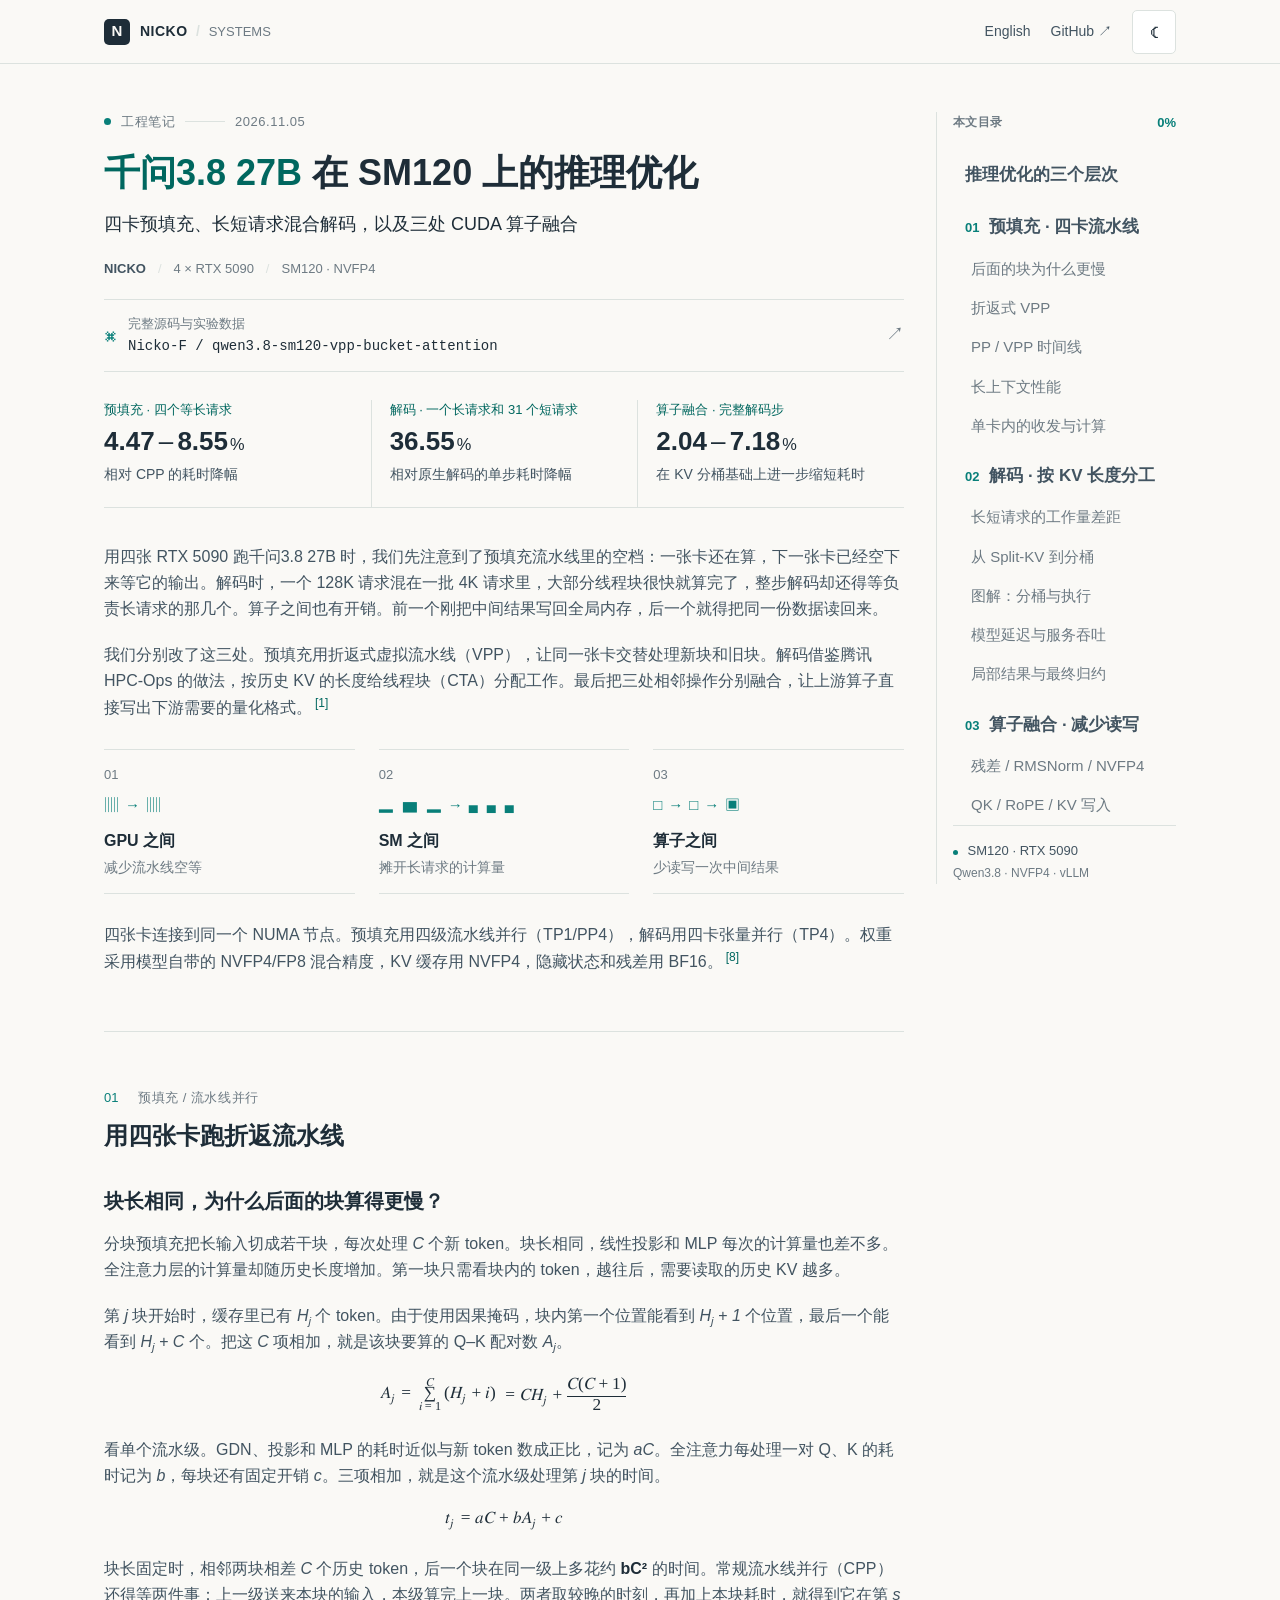
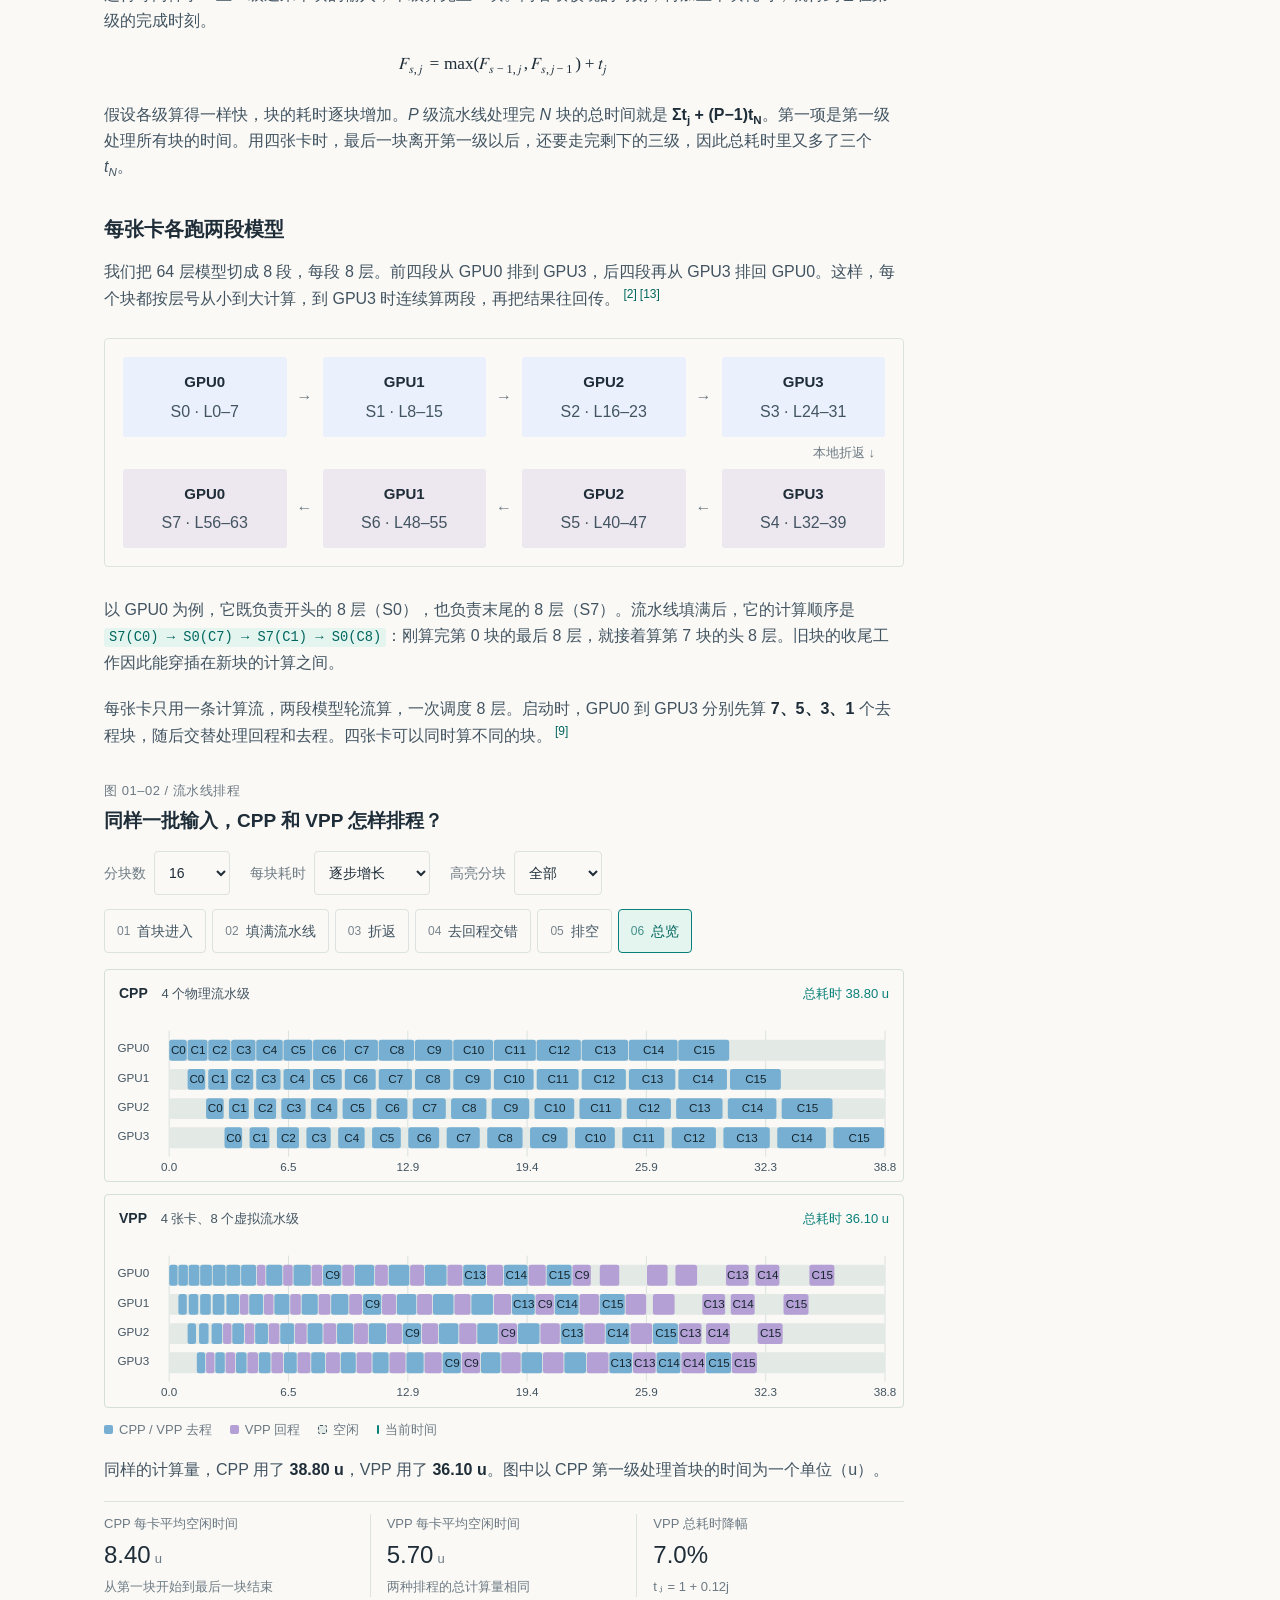
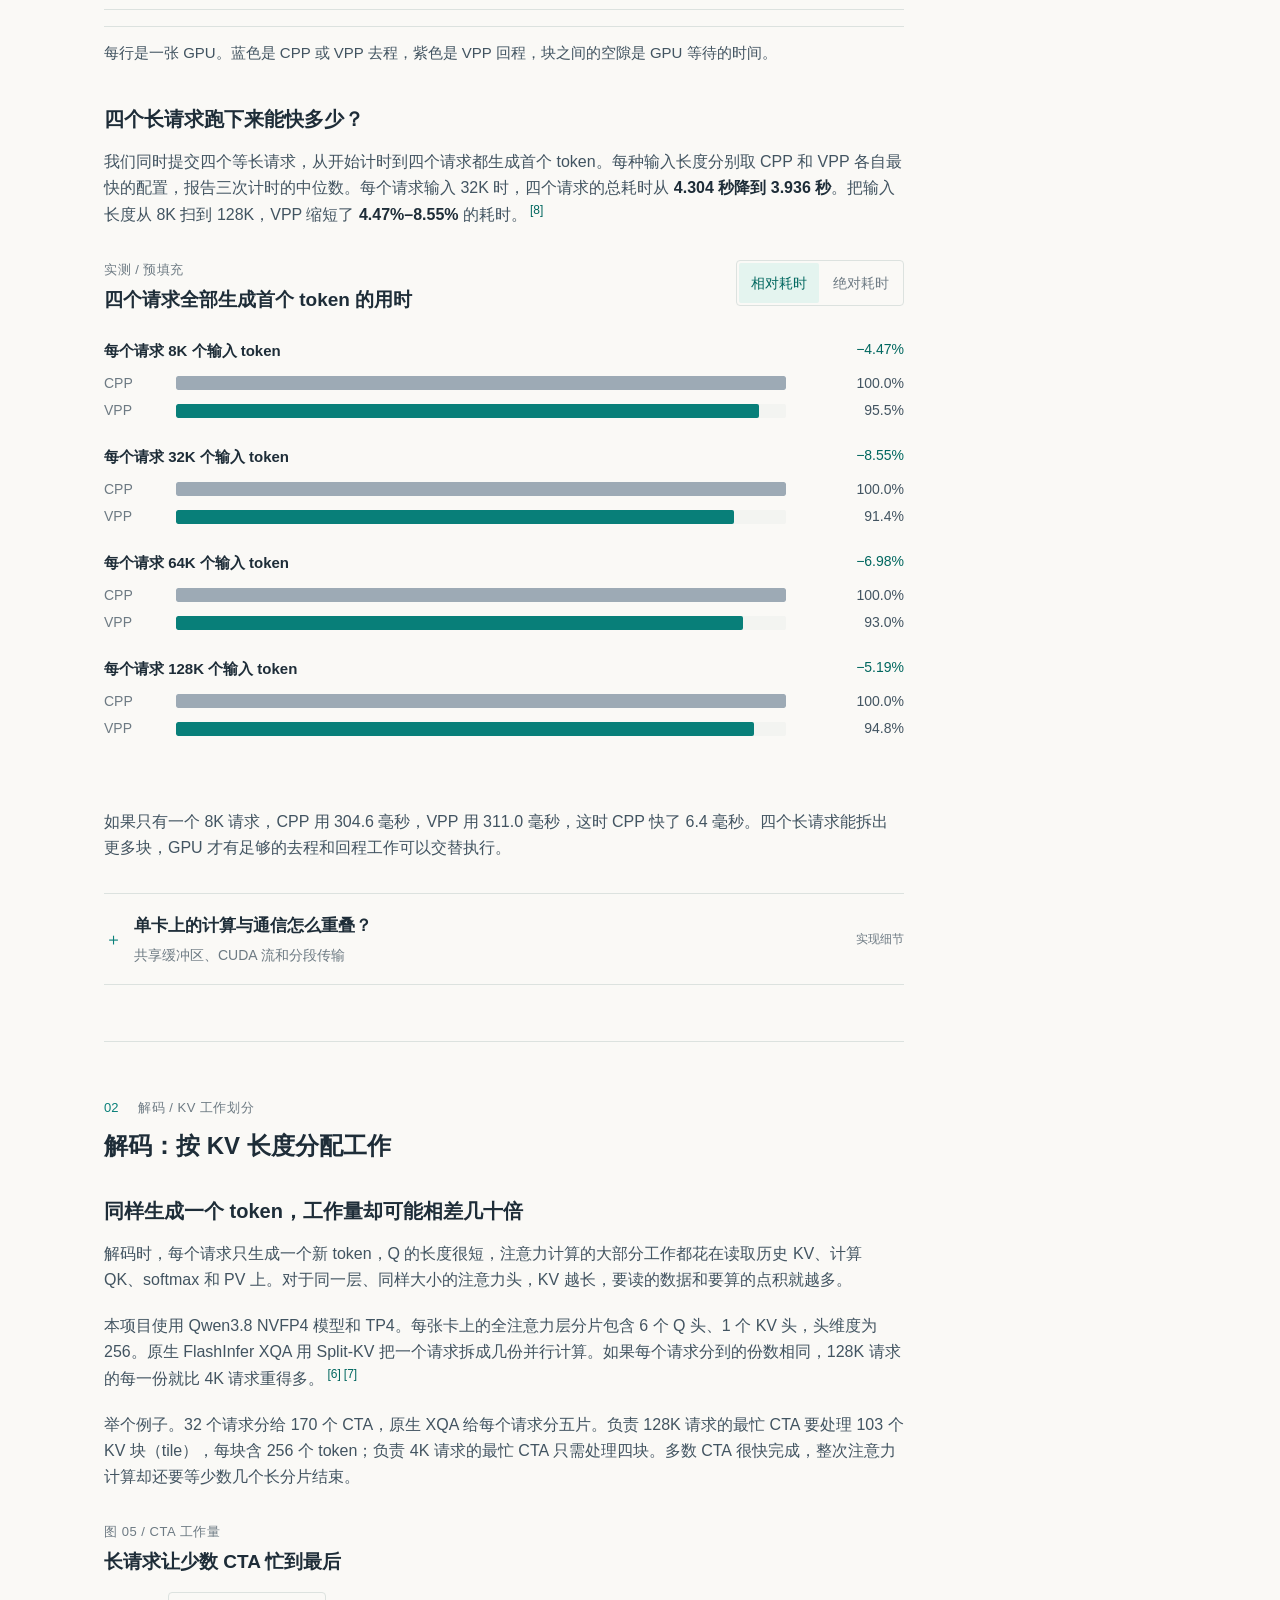
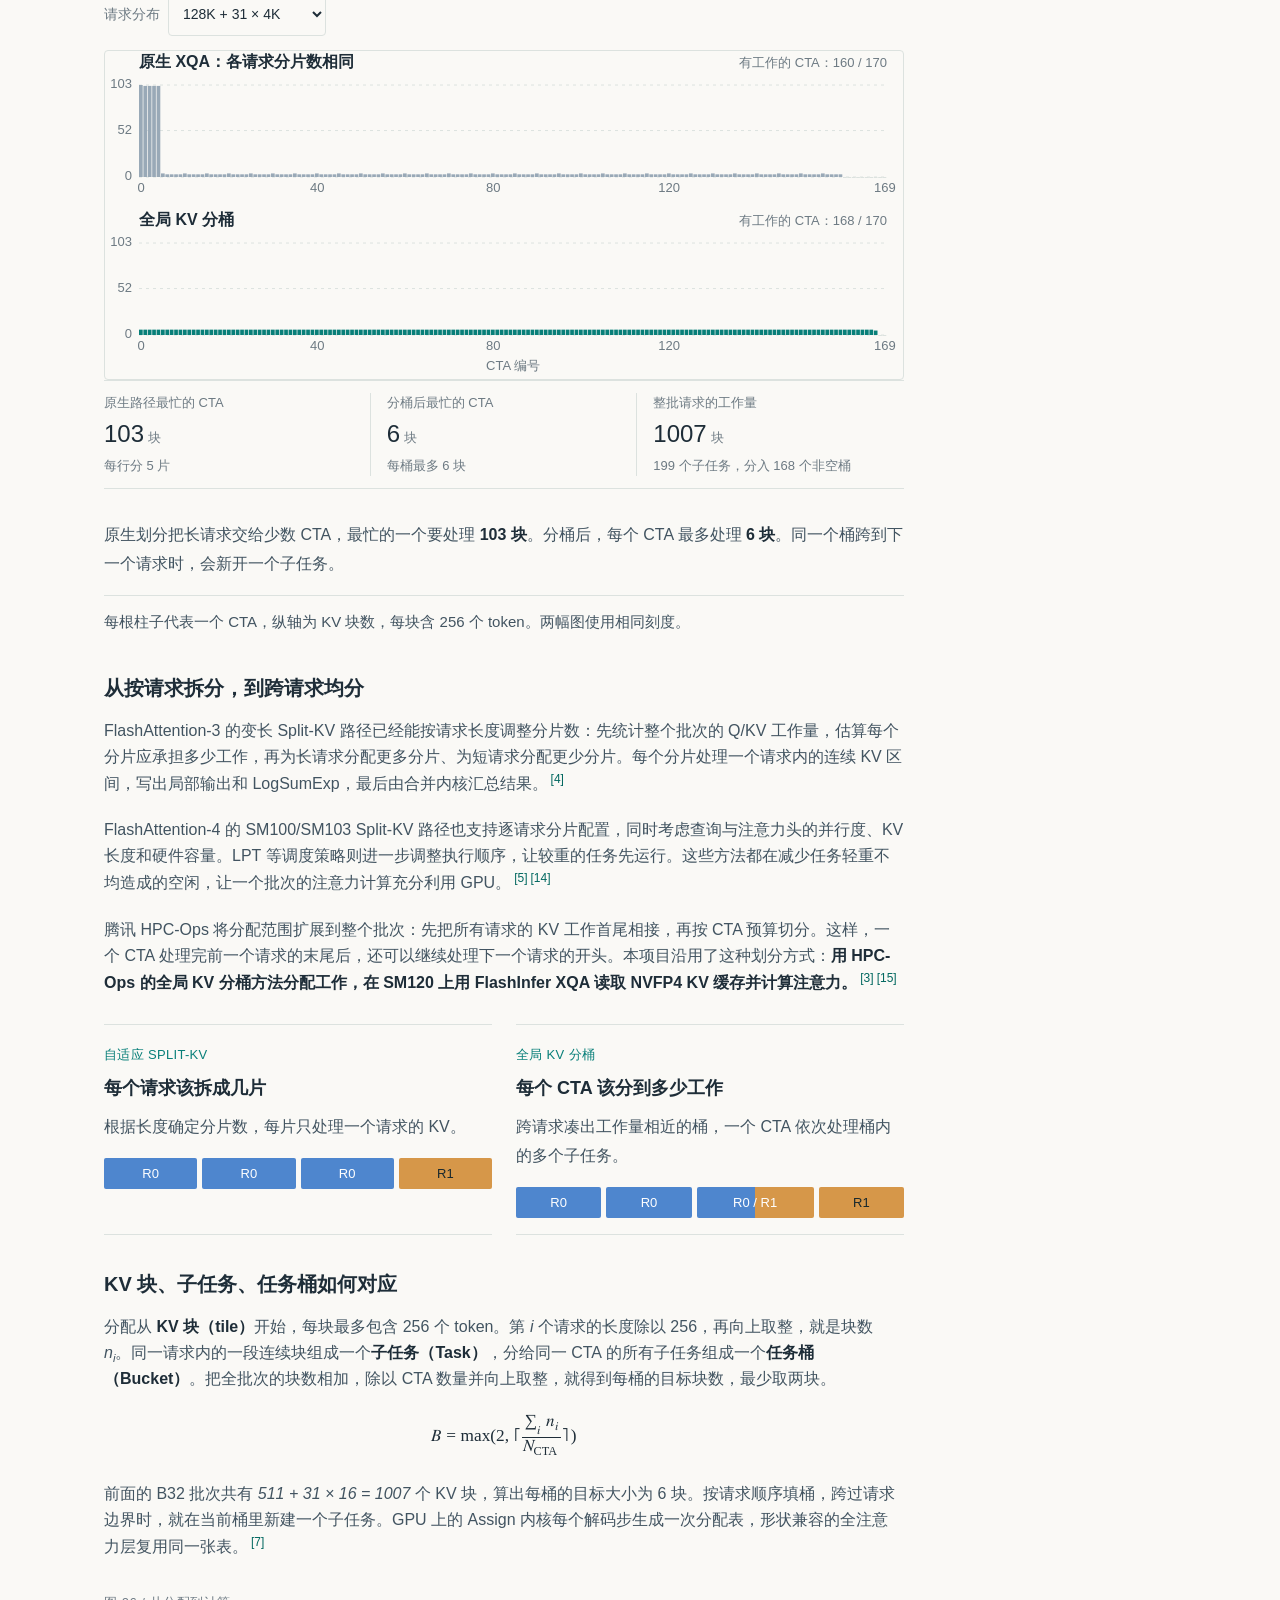
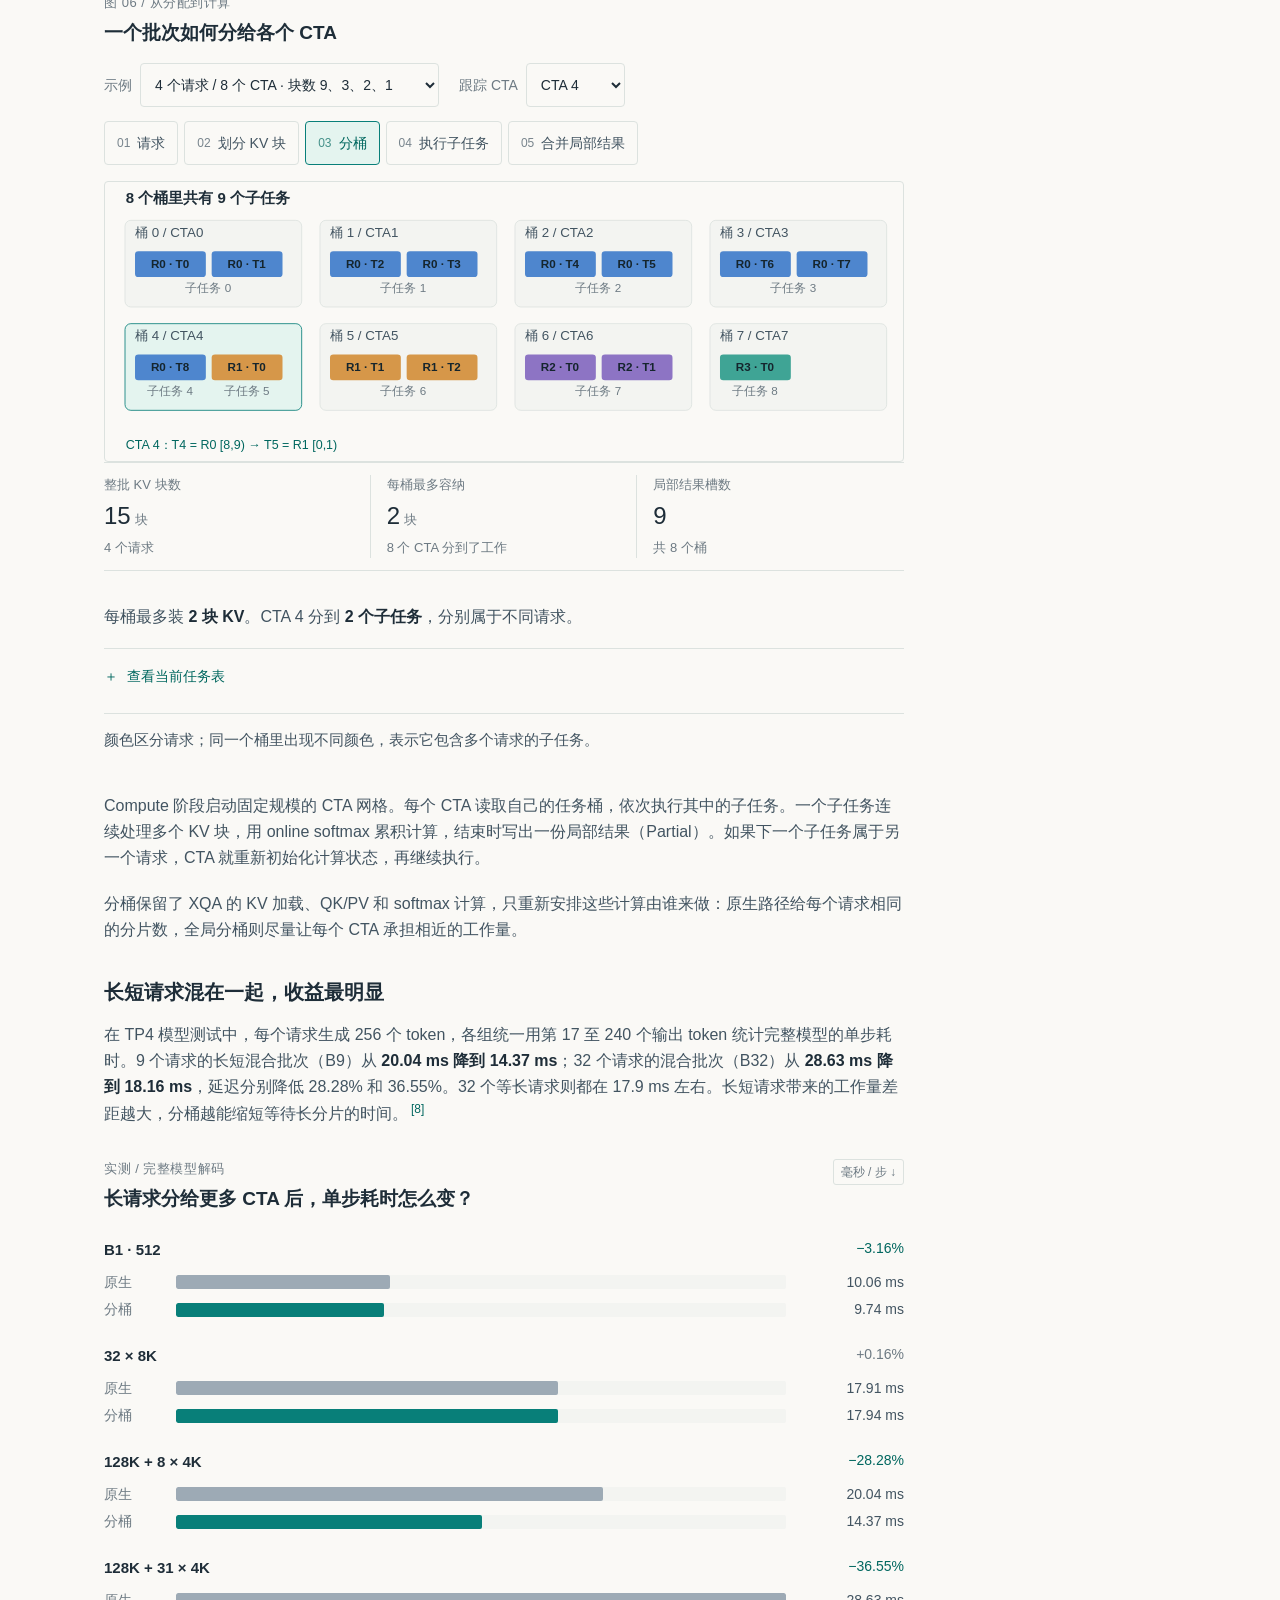
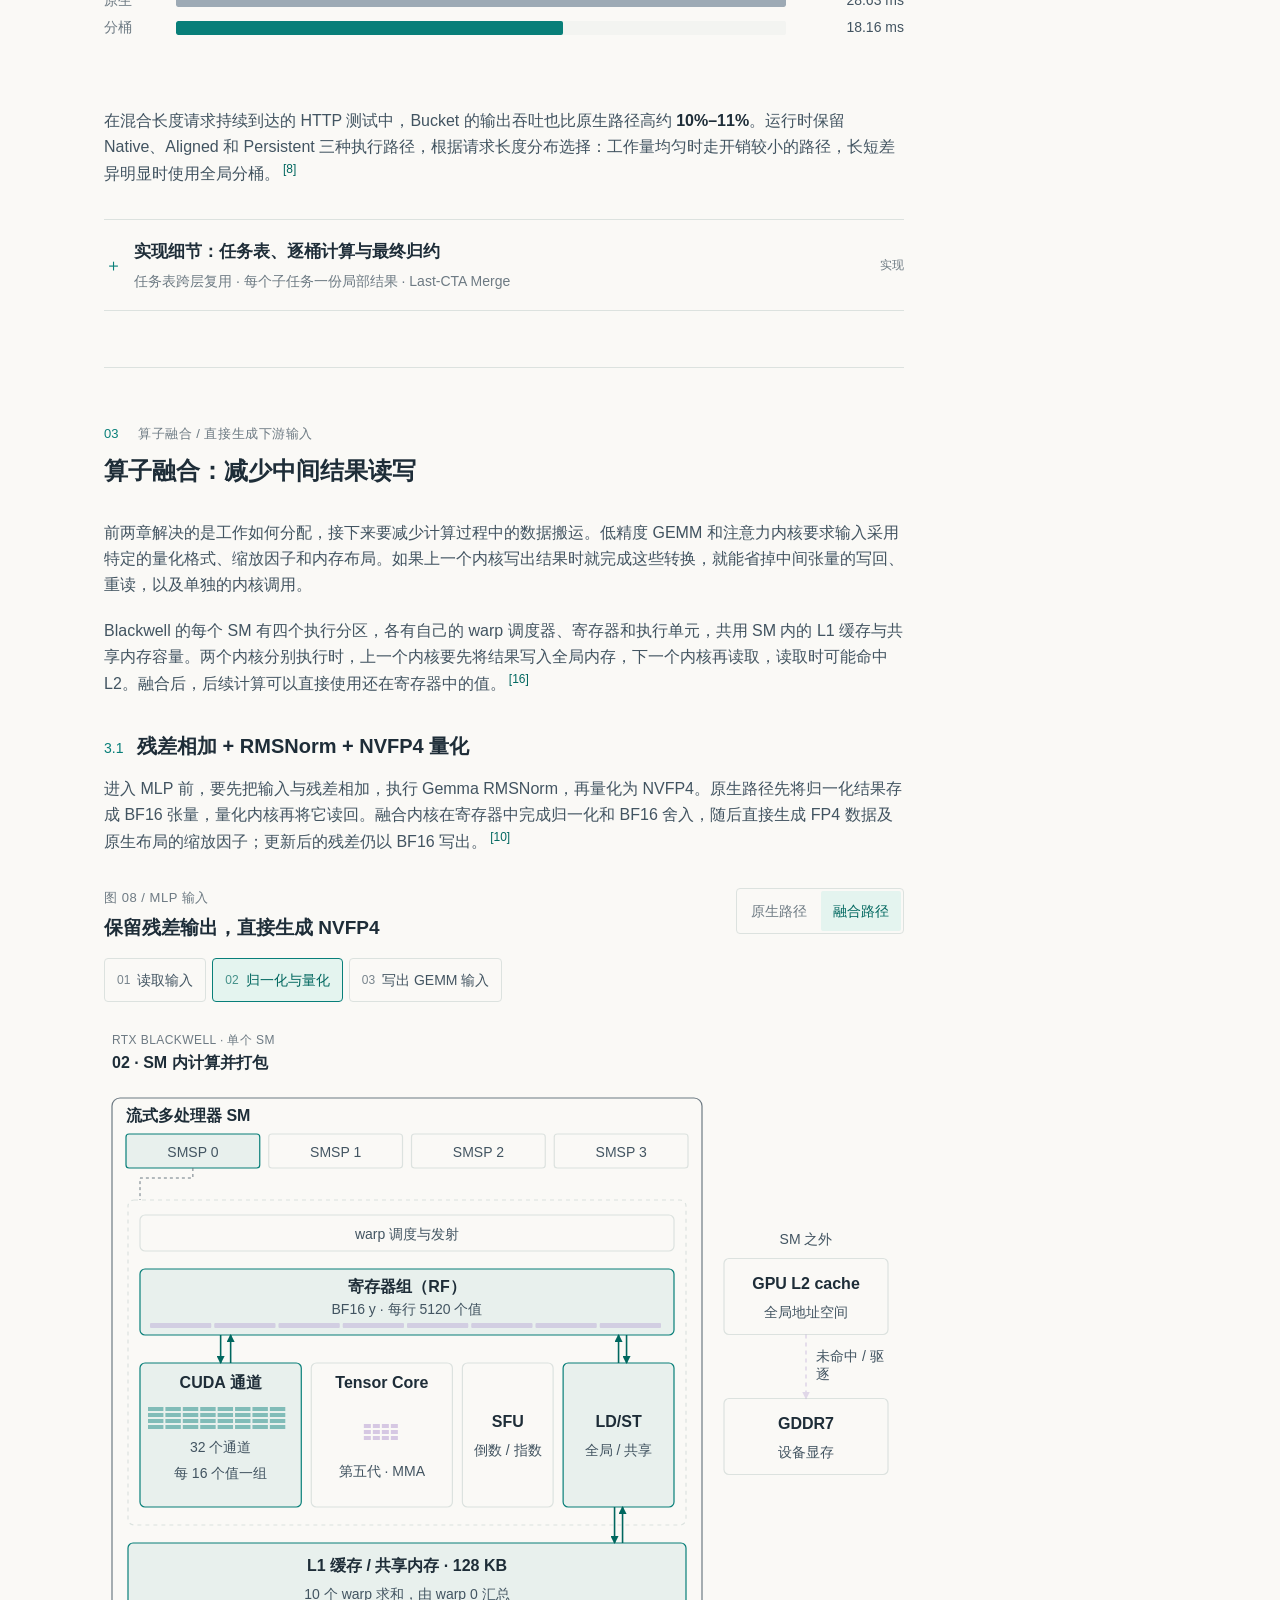
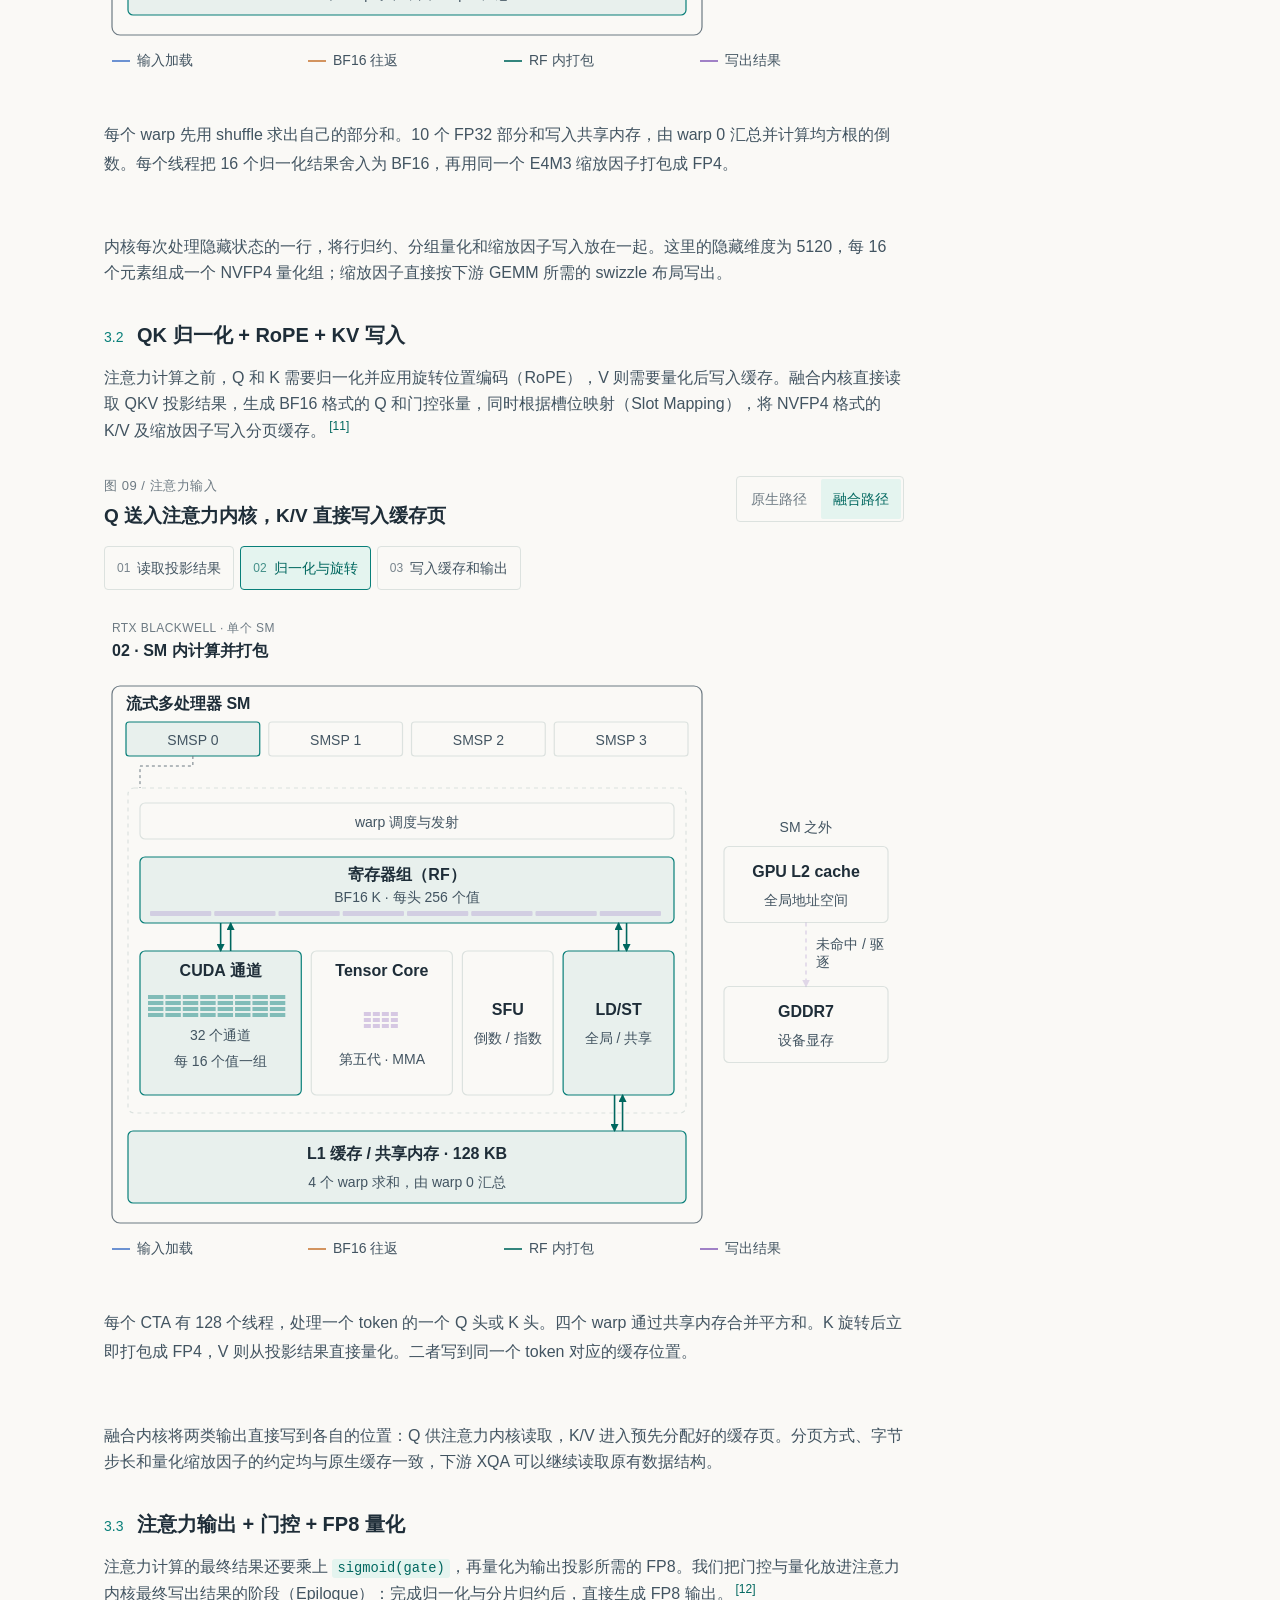
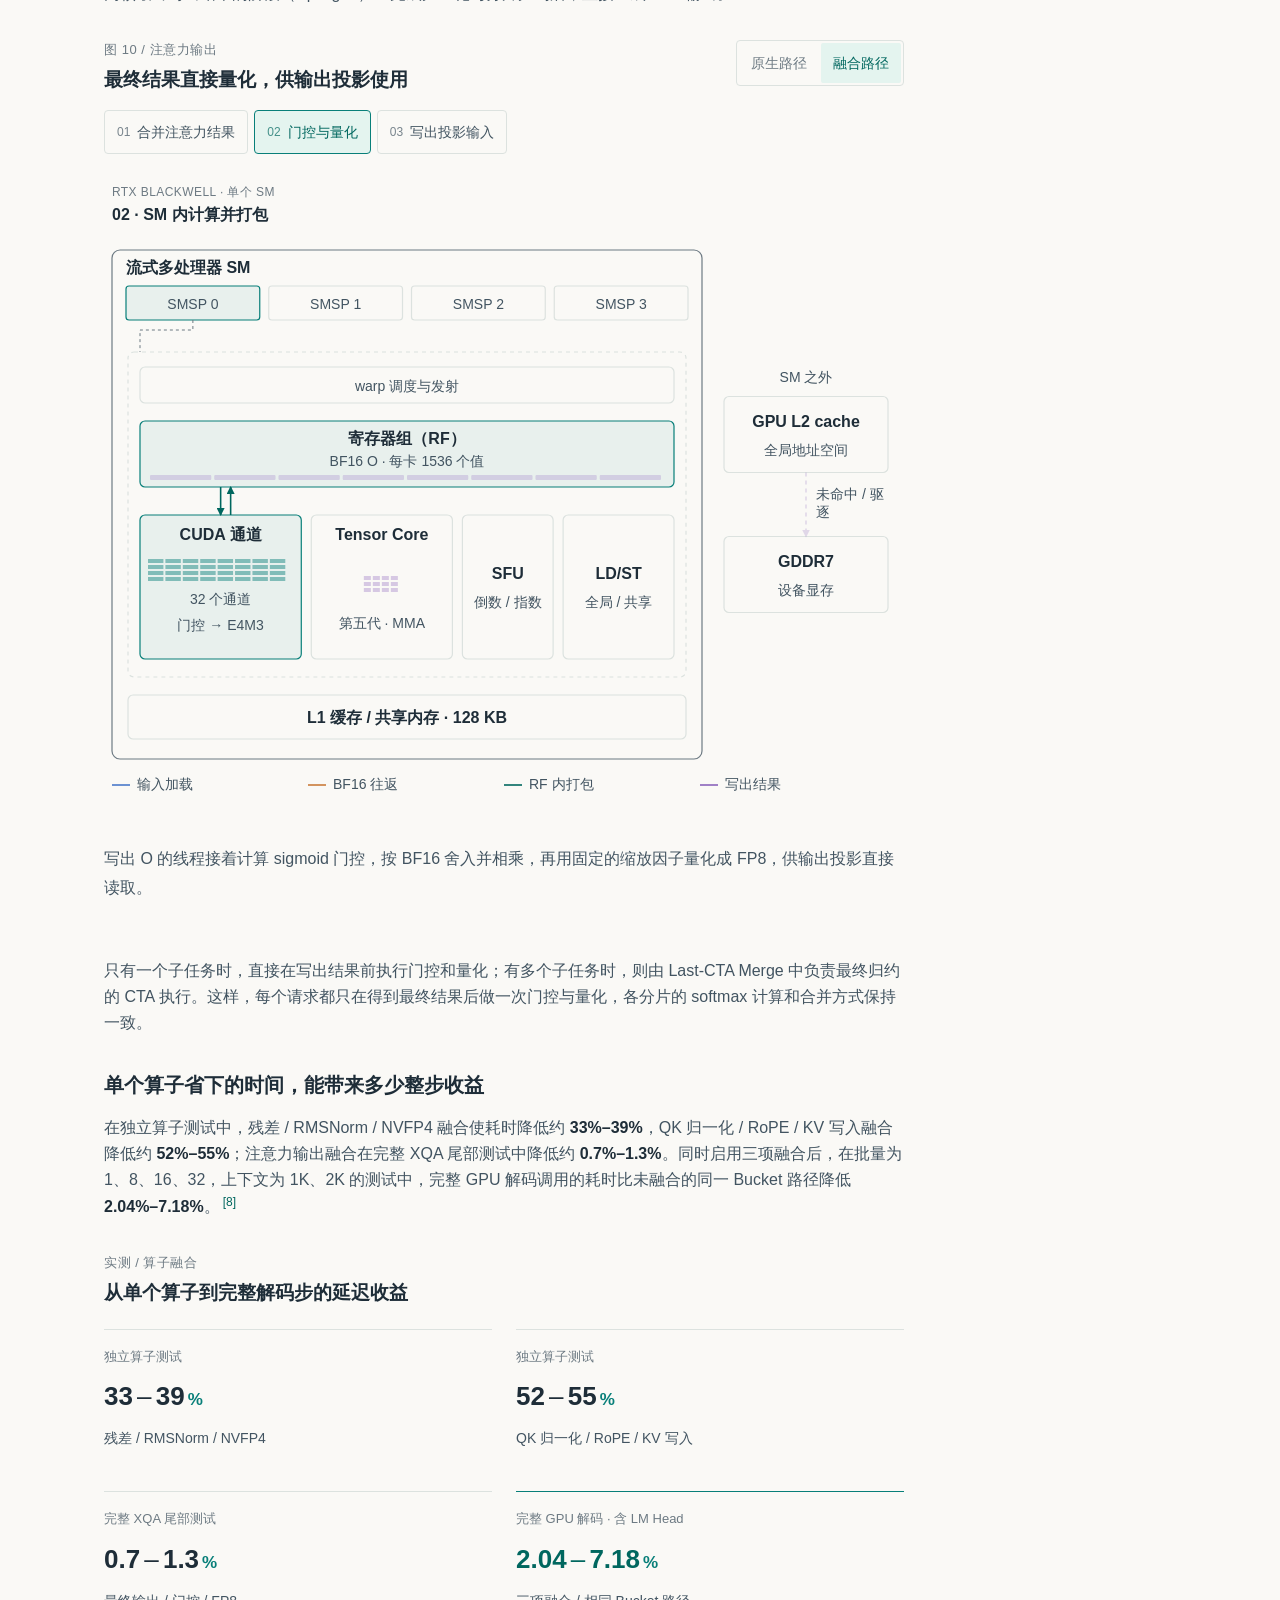
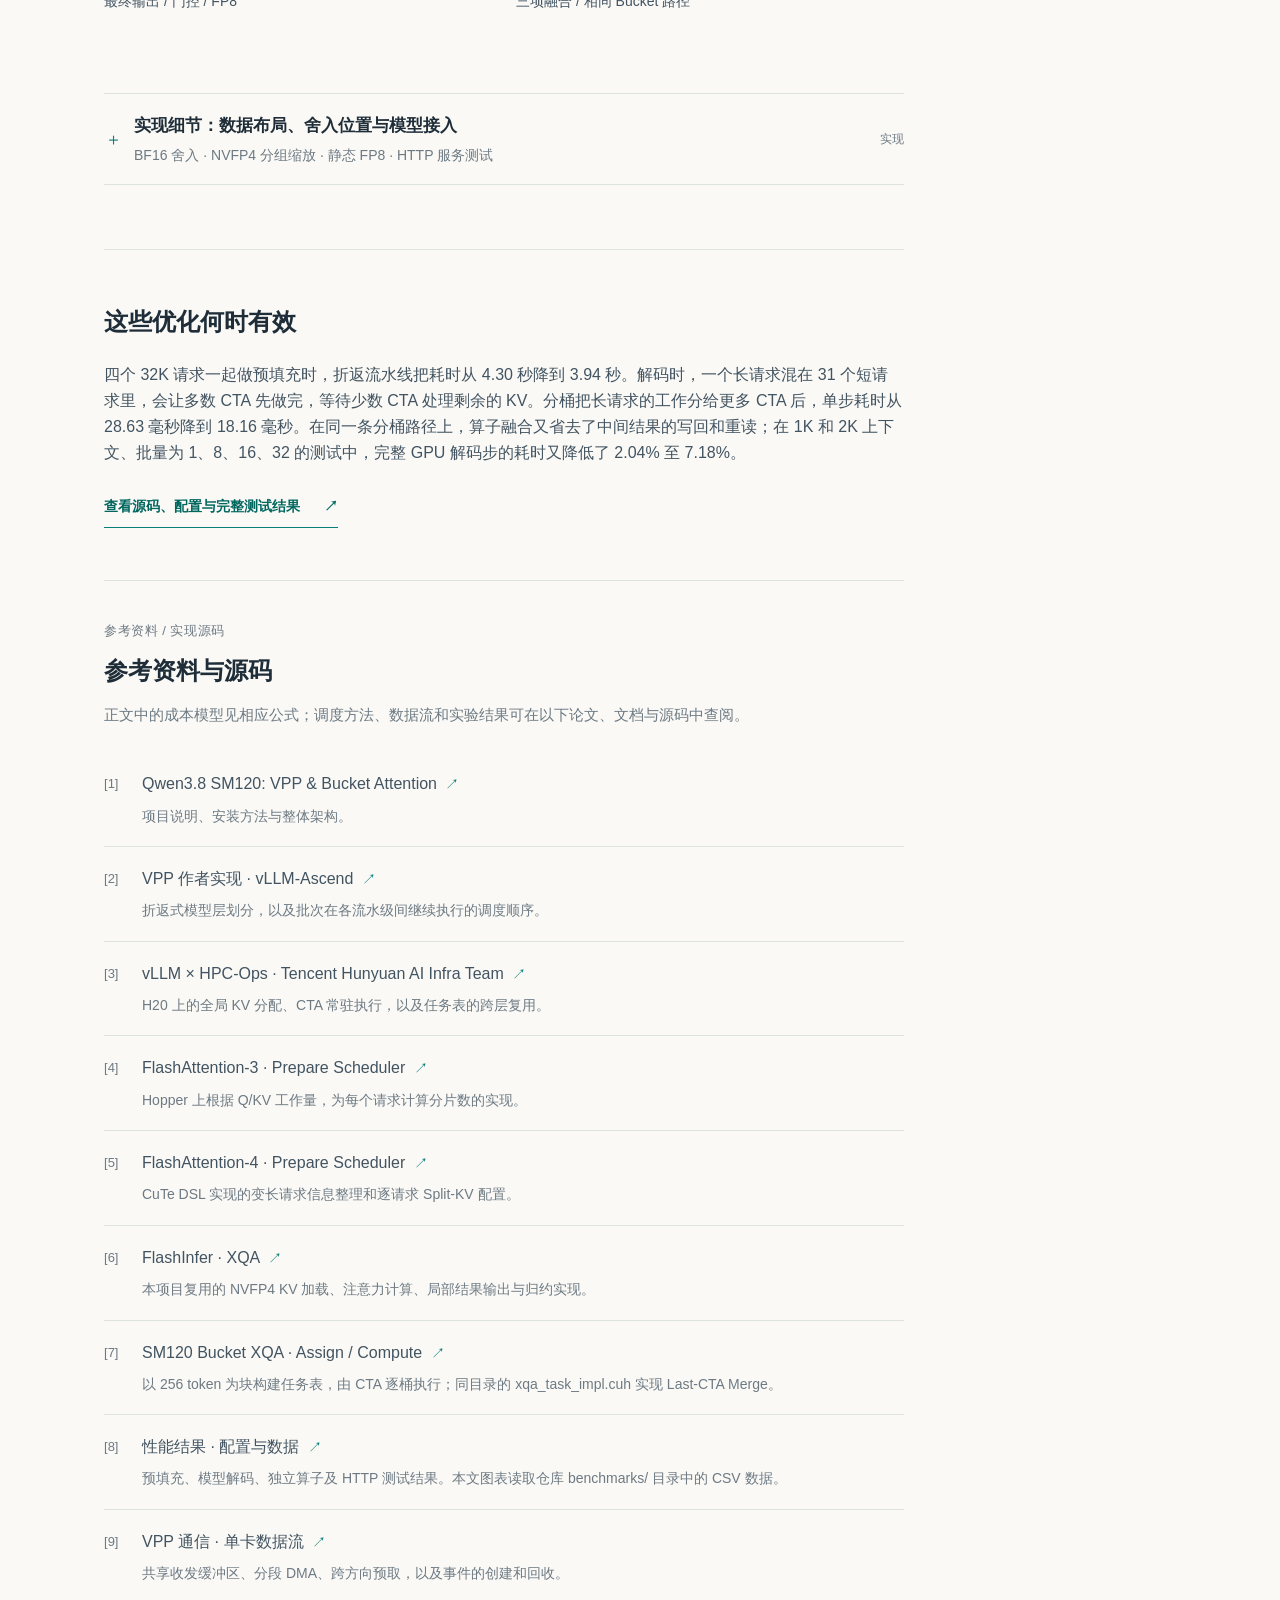
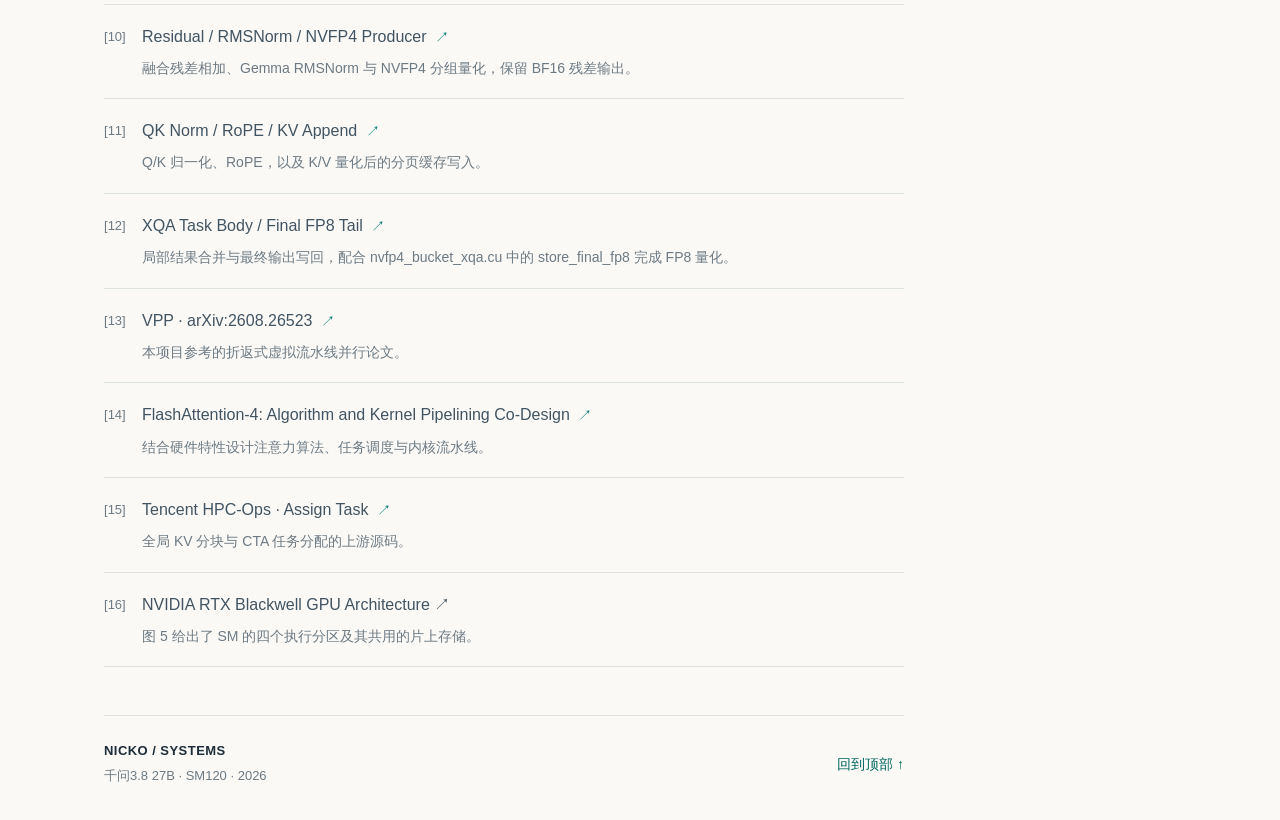
==== commit e8180435: "Rewrite the Chinese inference article and localize its interactive figures" ====
--- a/docs/blog/zh-CN.html
+++ b/docs/blog/zh-CN.html
@@ -3,7 +3,7 @@
 <head>
 <meta charset="utf-8"><meta name="viewport" content="width=device-width,initial-scale=1">
 <meta name="color-scheme" content="light dark"><meta name="theme-color" content="#faf9f6">
-<title>在 SM120 上加速千问3.8 27B 推理</title><meta name="description" content="在四张 RTX 5090 上，通过交互图理解折返式 VPP、Decode 的 KV 分桶与三个 CUDA 融合算子。">
+<title>千问3.8 27B 在 SM120 上的推理优化</title><meta name="description" content="在四张 RTX 5090 上跑千问3.8 27B：预填充如何减少流水线等待，解码如何分摊长请求的 KV，以及三处 CUDA 算子融合能省下多少读写。">
 <link rel="alternate" hreflang="en" href="index.html">
 <link rel="alternate" hreflang="zh-CN" href="zh-CN.html">
 <script>
@@ -1057,7 +1057,7 @@
 }
 
 /* A rank-local snapshot shares one time marker across three independent streams. */
-#rank-figure [hidden] { display: none; }
+#vpp-topology [hidden] { display: none; }
 
 .rank-snapshot {
   margin-block: 8px 18px;
@@ -3058,75 +3058,75 @@
   <section class="hero" id="top">
     <div class="hero-grid">
       <div class="hero-copy">
-        <div class="eyebrow"><span class="dot"></span> ENGINEERING NOTES <span class="eyebrow-line"></span> 2026.11.05</div>
-        <h1>在 SM120 上加速<span class="hero-accent">千问3.8 27B</span> 推理</h1>
-        <p class="hero-subtitle">Prefill 的折返流水线、Decode 的 KV 分桶，以及三处 CUDA 算子融合</p>
+        <div class="eyebrow"><span class="dot"></span> 工程笔记 <span class="eyebrow-line"></span> 2026.11.05</div>
+        <h1><span class="hero-accent">千问3.8 27B</span> 在 SM120 上的推理优化</h1>
+        <p class="hero-subtitle">四卡预填充、长短请求混合解码，以及三处 CUDA 算子融合</p>
         <div class="hero-meta"><span>NICKO</span><span class="meta-divider">/</span><span>4 × RTX 5090</span><span class="meta-divider">/</span><span>SM120 · NVFP4</span></div>
         <a class="repo-card" href="https://github.com/Nicko-F/qwen3.8-sm120-vpp-bucket-attention" target="_blank" rel="noopener noreferrer"><span class="repo-symbol" aria-hidden="true">⌘</span><span><small>完整源码与实验数据</small><strong>Nicko-F / qwen3.8-sm120-vpp-bucket-attention</strong></span><span class="repo-arrow" aria-hidden="true">↗</span></a>
       </div>
       <div class="hero-results">
-        <a href="#prefill-results"><small>PREFILL · 4 个请求</small><strong class="metric-range">4.47<span class="dash">–</span>8.55<span class="unit">%</span></strong><span>延迟降低 · 相对 CPP</span></a>
-        <a href="#decode-results"><small>DECODE · B32 长短混合</small><strong class="metric-range">36.55<span class="unit">%</span></strong><span>Step 延迟降低 · 相对原生</span></a>
-        <a href="#fusion-results"><small>FUSION · 完整 Decode 调用</small><strong class="metric-range">2.04<span class="dash">–</span>7.18<span class="unit">%</span></strong><span>额外延迟降低 · 相对 Bucket</span></a>
+        <a href="#prefill-results"><small>预填充 · 四个等长请求</small><strong class="metric-range">4.47<span class="dash">–</span>8.55<span class="unit">%</span></strong><span>相对 CPP 的耗时降幅</span></a>
+        <a href="#decode-results"><small>解码 · 一个长请求和 31 个短请求</small><strong class="metric-range">36.55<span class="unit">%</span></strong><span>相对原生解码的单步耗时降幅</span></a>
+        <a href="#fusion-results"><small>算子融合 · 完整解码步</small><strong class="metric-range">2.04<span class="dash">–</span>7.18<span class="unit">%</span></strong><span>在 KV 分桶基础上进一步缩短耗时</span></a>
       </div>
     </div>
   </section>
   <section class="prose intro" id="intro">
-    <p>当模型已经能够稳定运行，接下来的问题往往藏在时间线上：一张卡结束了当前 Chunk，下一张卡还在等待输入；多数 CTA 已经退出，最长请求的 Attention 仍在运行；一个 Kernel 刚把结果写回显存，下一个 Kernel 又把它读回来。</p>
-    <p>这篇文章沿着这些执行边界，介绍三项落在 <strong>SM120、NVFP4 和 vLLM</strong> 上的优化。Prefill 采用折返式 VPP，在四张卡之间重新安排模型层与 Chunk；Decode 借鉴腾讯 HPC-Ops 的 KV 分桶，把不同长度请求的工作均衡地分配给 CTA；最后用三个融合算子，直接生成下游计算需要的低精度格式。<a class="ref" href="#ref-1">[1]</a></p>
+    <p>用四张 RTX 5090 跑千问3.8 27B 时，我们先注意到了预填充流水线里的空档：一张卡还在算，下一张卡已经空下来等它的输出。解码时，一个 128K 请求混在一批 4K 请求里，大部分线程块很快就算完了，整步解码却还得等负责长请求的那几个。算子之间也有开销。前一个刚把中间结果写回全局内存，后一个就得把同一份数据读回来。</p>
+    <p>我们分别改了这三处。预填充用折返式虚拟流水线（VPP），让同一张卡交替处理新块和旧块。解码借鉴腾讯 HPC-Ops 的做法，按历史 KV 的长度给线程块（CTA）分配工作。最后把三处相邻操作分别融合，让上游算子直接写出下游需要的量化格式。<a class="ref" href="#ref-1">[1]</a></p>
     <div class="chapter-map">
-      <a href="#prefill"><span class="map-num">01</span><span class="map-glyph" aria-hidden="true">▥ → ▥</span><strong>GPU 之间</strong><span>让流水持续推进</span></a>
-      <a href="#decode"><span class="map-num">02</span><span class="map-glyph" aria-hidden="true">▂ ▆ ▂ → ▄ ▄ ▄</span><strong>SM 之间</strong><span>让任务接近等重</span></a>
-      <a href="#fusion"><span class="map-num">03</span><span class="map-glyph" aria-hidden="true">□ → □ → ▣</span><strong>Kernel 之间</strong><span>让数据直接到位</span></a>
+      <a href="#prefill"><span class="map-num">01</span><span class="map-glyph" aria-hidden="true">▥ → ▥</span><strong>GPU 之间</strong><span>减少流水线空等</span></a>
+      <a href="#decode"><span class="map-num">02</span><span class="map-glyph" aria-hidden="true">▂ ▆ ▂ → ▄ ▄ ▄</span><strong>SM 之间</strong><span>摊开长请求的计算量</span></a>
+      <a href="#fusion"><span class="map-num">03</span><span class="map-glyph" aria-hidden="true">□ → □ → ▣</span><strong>算子之间</strong><span>少读写一次中间结果</span></a>
     </div>
-    <p>实验使用四张同 NUMA 的 RTX 5090。Prefill 走 TP1/PP4，Decode 走 TP4；权重沿用检查点的 NVFP4/FP8 配置，KV Cache 使用 NVFP4，Hidden 与 Residual 保持 BF16。我们先从 GPU 之间的流水看起。<a class="ref" href="#ref-8">[8]</a></p>
+    <p>四张卡连接到同一个 NUMA 节点。预填充用四级流水线并行（TP1/PP4），解码用四卡张量并行（TP4）。权重采用模型自带的 NVFP4/FP8 混合精度，KV 缓存用 NVFP4，隐藏状态和残差用 BF16。<a class="ref" href="#ref-8">[8]</a></p>
   </section>
 
   <section class="chapter" id="prefill">
-    <div class="chapter-heading"><div class="chapter-number">01</div><div><div class="eyebrow">PREFILL / PIPELINE PARALLELISM</div><h2>把长上下文的流水折回来</h2></div></div>
+    <div class="chapter-heading"><div class="chapter-number">01</div><div><div class="eyebrow">预填充 / 流水线并行</div><h2>用四张卡跑折返流水线</h2></div></div>
     <div class="prose" id="prefill-cost">
-      <h3>同样大小的 Chunk，后一个往往更贵</h3>
-      <p>Chunked Prefill 把长 Prompt 分成若干段，每段新增 <i>C</i> 个 Token。线性投影和 MLP 看到的输入规模大致相同，Full Attention 看到的历史却在增长：第一个 Chunk 从零开始，后面的 Chunk 还要访问之前积累的 KV。</p>
-      <p>第 <i>j</i> 个块开始时，缓存里已有 <i>H<sub>j</sub></i> 个 token。块内第一个 query 能看到历史和它自己，最后一个 query 则能看到历史和全部 <i>C</i> 个新 token。把每个 query 可见的长度相加，就得到这个块的 Q–K 配对数 <i>A<sub>j</sub></i>。</p>
+      <h3>块长相同，为什么后面的块算得更慢？</h3>
+      <p>分块预填充把长输入切成若干块，每次处理 <i>C</i> 个新 token。块长相同，线性投影和 MLP 每次的计算量也差不多。全注意力层的计算量却随历史长度增加。第一块只需看块内的 token，越往后，需要读取的历史 KV 越多。</p>
+      <p>第 <i>j</i> 块开始时，缓存里已有 <i>H<sub>j</sub></i> 个 token。由于使用因果掩码，块内第一个位置能看到 <i>H<sub>j</sub> + 1</i> 个位置，最后一个能看到 <i>H<sub>j</sub> + C</i> 个。把这 <i>C</i> 项相加，就是该块要算的 Q–K 配对数 <i>A<sub>j</sub></i>。</p>
       <div class="equation"><math display="block"><msub><mi>A</mi><mrow><mi>j</mi></mrow></msub><mo>=</mo><munderover><mo>∑</mo><mrow><mi>i</mi><mo>=</mo><mn>1</mn></mrow><mi>C</mi></munderover><mrow><mo>(</mo><msub><mi>H</mi><mrow><mi>j</mi></mrow></msub><mo>+</mo><mi>i</mi><mo>)</mo></mrow></math><math display="block"><mo>=</mo><mi>C</mi><msub><mi>H</mi><mrow><mi>j</mi></mrow></msub><mo>+</mo><mfrac><mrow><mi>C</mi><mrow><mo>(</mo><mi>C</mi><mo>+</mo><mn>1</mn><mo>)</mo></mrow></mrow><mrow><mn>2</mn></mrow></mfrac></math></div>
-      <p>以一个流水级为例，GDN、投影和 MLP 的计算时间近似与新 token 数成正比，记每个 token 的成本为 <i>a</i>。再算上每个 Q–K 配对的耗时 <i>b</i>、每个块的固定开销 <i>c</i>，就得到这个流水级处理一个块的时间。</p>
+      <p>看单个流水级。GDN、投影和 MLP 的耗时近似与新 token 数成正比，记为 <i>aC</i>。全注意力每处理一对 Q、K 的耗时记为 <i>b</i>，每块还有固定开销 <i>c</i>。三项相加，就是这个流水级处理第 <i>j</i> 块的时间。</p>
       <div class="equation"><math display="block"><msub><mi>t</mi><mrow><mi>j</mi></mrow></msub><mo>=</mo><mi>a</mi><mi>C</mi><mo>+</mo><mi>b</mi><msub><mi>A</mi><mrow><mi>j</mi></mrow></msub><mo>+</mo><mi>c</mi></math></div>
-      <p>块长固定时，下一个块多出 <i>C</i> 个历史 token，因此在同一流水级上多花约 <strong>bC²</strong> 的时间。在常规流水线并行（CPP）里，流水级 <i>s</i> 需要等上一级送来第 <i>j</i> 个块的输入，也要等自己做完前一个块。两者中较晚的时刻，加上本块的计算时间，就是它的完成时刻。</p>
+      <p>块长固定时，相邻两块相差 <i>C</i> 个历史 token，后一个块在同一级上多花约 <strong>bC²</strong> 的时间。常规流水线并行（CPP）还得等两件事：上一级送来本块的输入，本级算完上一块。两者取较晚的时刻，再加上本块耗时，就得到它在第 <i>s</i> 级的完成时刻。</p>
       <div class="equation"><math display="block"><msub><mi>F</mi><mrow><mi>s</mi><mo>,</mo><mi>j</mi></mrow></msub><mo>=</mo><mi mathvariant="normal">max</mi><mrow><mo>(</mo><msub><mi>F</mi><mrow><mi>s</mi><mo>−</mo><mn>1</mn><mo>,</mo><mi>j</mi></mrow></msub><mo>,</mo><msub><mi>F</mi><mrow><mi>s</mi><mo>,</mo><mi>j</mi><mo>−</mo><mn>1</mn></mrow></msub><mo>)</mo></mrow><mo>+</mo><msub><mi>t</mi><mrow><mi>j</mi></mrow></msub></math></div>
-      <p>在等速 Stage、Chunk 耗时单调增加的模型里，<i>P</i> 个 Stage 的总完成时间为 <strong>Σt<sub>j</sub> + (P−1)t<sub>N</sub></strong>。四卡情况下，尾部相当于额外承担三个最长 Chunk 的 Stage 时间。上下文越长，这一段填排开销也越明显。</p>
+      <p>假设各级算得一样快，块的耗时逐块增加。<i>P</i> 级流水线处理完 <i>N</i> 块的总时间就是 <strong>Σt<sub>j</sub> + (P−1)t<sub>N</sub></strong>。第一项是第一级处理所有块的时间。用四张卡时，最后一块离开第一级以后，还要走完剩下的三级，因此总耗时里又多了三个 <i>t<sub>N</sub></i>。</p>
     </div>
     <div class="prose" id="prefill-fold">
-      <h3>每张卡放两段模型，让新旧 Chunk 交错经过</h3>
-      <p>VPP 把 64 层划成 8 个 Virtual Stage，每段 8 层，再将层放置折成一个 U 形：GPU0 持有最前和最后两段，GPU1 持有次前和次后两段，GPU3 完成本地折返。一个 Chunk 仍然按照模型层序前进。<a class="ref" href="#ref-2">[2]</a><a class="ref" href="#ref-13">[13]</a></p>
-      <div class="topology" aria-label="八个虚拟 Stage 在四张 GPU 上折返"><div class="topology-row"><span><b>GPU0</b>S0 · L0–7</span><i>→</i><span><b>GPU1</b>S1 · L8–15</span><i>→</i><span><b>GPU2</b>S2 · L16–23</span><i>→</i><span><b>GPU3</b>S3 · L24–31</span></div><div class="fold-arrow">本地折返 <span aria-hidden="true">↓</span></div><div class="topology-row returning"><span><b>GPU0</b>S7 · L56–63</span><i>←</i><span><b>GPU1</b>S6 · L48–55</span><i>←</i><span><b>GPU2</b>S5 · L40–47</span><i>←</i><span><b>GPU3</b>S4 · L32–39</span></div></div>
-      <p>这样一来，一张 GPU 在处理较新 Chunk 的前半程时，也能穿插处理较早 Chunk 的后半程。进入稳态后，GPU0 的顺序形如 <code>S7(C0) → S0(C7) → S7(C1) → S0(C8)</code>。较短历史的 Return 与较长历史的 Forward 交错，原本集中在尾部的工作被提前穿插到流水中。</p>
-      <p>同时，单次调度的计算粒度从 16 层缩小到 8 层。每张卡保留一条 Compute Stream，按本地顺序串行执行两段模型；不同卡之间继续并行推进。最初的 Forward 预算是 <strong>7 / 5 / 3 / 1</strong>，随后自然进入 Forward / Return 交错。<a class="ref" href="#ref-9">[9]</a></p>
+      <h3>每张卡各跑两段模型</h3>
+      <p>我们把 64 层模型切成 8 段，每段 8 层。前四段从 GPU0 排到 GPU3，后四段再从 GPU3 排回 GPU0。这样，每个块都按层号从小到大计算，到 GPU3 时连续算两段，再把结果往回传。<a class="ref" href="#ref-2">[2]</a><a class="ref" href="#ref-13">[13]</a></p>
+      <div class="topology" aria-label="八个流水级在四张卡上的分布"><div class="topology-row"><span><b>GPU0</b>S0 · L0–7</span><i>→</i><span><b>GPU1</b>S1 · L8–15</span><i>→</i><span><b>GPU2</b>S2 · L16–23</span><i>→</i><span><b>GPU3</b>S3 · L24–31</span></div><div class="fold-arrow">本地折返 <span aria-hidden="true">↓</span></div><div class="topology-row returning"><span><b>GPU0</b>S7 · L56–63</span><i>←</i><span><b>GPU1</b>S6 · L48–55</span><i>←</i><span><b>GPU2</b>S5 · L40–47</span><i>←</i><span><b>GPU3</b>S4 · L32–39</span></div></div>
+      <p>以 GPU0 为例，它既负责开头的 8 层（S0），也负责末尾的 8 层（S7）。流水线填满后，它的计算顺序是 <code>S7(C0) → S0(C7) → S7(C1) → S0(C8)</code>：刚算完第 0 块的最后 8 层，就接着算第 7 块的头 8 层。旧块的收尾工作因此能穿插在新块的计算之间。</p>
+      <p>每张卡只用一条计算流，两段模型轮流算，一次调度 8 层。启动时，GPU0 到 GPU3 分别先算 <strong>7、5、3、1</strong> 个去程块，随后交替处理回程和去程。四张卡可以同时算不同的块。<a class="ref" href="#ref-9">[9]</a></p>
     </div>
 
     <figure class="interactive" id="pipeline-figure" data-widget="pipeline">
-      <div class="figure-header"><div><div class="figure-kicker">FIG. 01–02 / SCHEDULE EXPLORER</div><h4>同一份工作，两种流水</h4></div></div>
-      <div class="figure-controls"><label>Chunk 数量 <select id="pipe-count"><option value="8">8</option><option value="16" selected>16</option><option value="24">24</option></select></label><label>上下文成本 <select id="pipe-growth"><option value="0">等耗时</option><option value="0.12" selected>逐步增长</option><option value="0.24">更强的历史项</option></select></label><label>追踪 Chunk <select id="pipe-highlight"><option value="-1">全部</option></select></label></div>
+      <div class="figure-header"><div><div class="figure-kicker">图 01–02 / 流水线排程</div><h4>同样一批输入，CPP 和 VPP 怎样排程？</h4></div></div>
+      <div class="figure-controls"><label>分块数 <select id="pipe-count"><option value="8">8</option><option value="16" selected>16</option><option value="24">24</option></select></label><label>每块耗时 <select id="pipe-growth"><option value="0">等耗时</option><option value="0.12" selected>逐步增长</option><option value="0.24">增长较快</option></select></label><label>高亮分块 <select id="pipe-highlight"><option value="-1">全部</option></select></label></div>
       <div class="stepper" id="pipe-steps" role="group" aria-label="选择流水阶段"></div>
-      <div class="trace-pair"><div class="trace-panel"><div class="trace-title"><span><b>CPP</b> 4 个物理 Stage</span><span id="cpp-runtime"></span></div><div class="svg-scroll" id="cpp-timeline"></div></div><div class="trace-panel"><div class="trace-title"><span><b>VPP</b> 8 个虚拟 Stage / 4 张 GPU</span><span id="vpp-runtime"></span></div><div class="svg-scroll" id="vpp-timeline"></div></div></div>
-      <div class="figure-legend"><span><i class="key compute"></i>CPP / Forward</span><span><i class="key returning"></i>Return</span><span><i class="key idle"></i>空闲</span><span><i class="key cursor"></i>当前时间</span></div>
+      <div class="trace-pair"><div class="trace-panel"><div class="trace-title"><span><b>CPP</b> 4 个物理流水级</span><span id="cpp-runtime"></span></div><div class="svg-scroll" id="cpp-timeline"></div></div><div class="trace-panel"><div class="trace-title"><span><b>VPP</b> 4 张卡、8 个虚拟流水级</span><span id="vpp-runtime"></span></div><div class="svg-scroll" id="vpp-timeline"></div></div></div>
+      <div class="figure-legend"><span><i class="key compute"></i>CPP / VPP 去程</span><span><i class="key returning"></i>VPP 回程</span><span><i class="key idle"></i>空闲</span><span><i class="key cursor"></i>当前时间</span></div>
       <div class="figure-explanation" id="pipe-explanation" aria-live="polite"></div>
       <div class="figure-metrics" id="pipe-metrics"></div>
-      <figcaption>每行是一张 GPU。蓝块为正向，紫块为折返，块之间的空隙是 GPU 等待的时间。</figcaption>
+      <figcaption>每行是一张 GPU。蓝色是 CPP 或 VPP 去程，紫色是 VPP 回程，块之间的空隙是 GPU 等待的时间。</figcaption>
     </figure>
 
     <div class="prose" id="prefill-results">
-      <h3>从时间线回到四卡实测</h3>
-      <p>我们把四个请求放在一起计时，直到每个请求都生成第一个 token。每种输入长度都取两种方法各自测得的最佳配置，耗时取三次测量的中位数。在 8K–128K 输入范围内，VPP 的最佳配置将这四个请求的总耗时缩短了 <strong>4.47%–8.55%</strong>；32K 输入的耗时从 <strong>4.304 秒降到 3.936 秒</strong>。<a class="ref" href="#ref-8">[8]</a></p>
+      <h3>四个长请求跑下来能快多少？</h3>
+      <p>我们同时提交四个等长请求，从开始计时到四个请求都生成首个 token。每种输入长度分别取 CPP 和 VPP 各自最快的配置，报告三次计时的中位数。每个请求输入 32K 时，四个请求的总耗时从 <strong>4.304 秒降到 3.936 秒</strong>。把输入长度从 8K 扫到 128K，VPP 缩短了 <strong>4.47%–8.55%</strong> 的耗时。<a class="ref" href="#ref-8">[8]</a></p>
     </div>
-    <figure class="data-figure"><div class="figure-header"><div><div class="figure-kicker">MEASURED / PREFILL</div><h4>四个长提示词完成 Prefill 需要多久</h4></div><div class="segmented" id="prefill-metric" role="group" aria-label="Prefill 图表单位"><button data-value="relative" aria-pressed="true">相对耗时</button><button data-value="absolute" aria-pressed="false">绝对耗时</button></div></div><div id="prefill-chart" class="benchmark-bars"></div></figure>
-    <div class="prose"><p>收益来自流水中同时存在的工作。四个请求提供了充足的 Chunk 供交错执行；只有一个 8K 请求时，CPP 和 VPP 分别为 304.6 ms 与 311.0 ms。随着请求和上下文增加，VPP 对填排过程的重新组织开始发挥作用。</p></div>
-
-    <details class="deep-dive" id="vpp-implementation"><summary><span class="detail-icon">＋</span><span><strong>展开实现：一个 Rank 的计算与通信如何衔接</strong><small>共享缓冲 · CUDA Stream · 分段 DMA · vLLM 接入</small></span><span class="detail-badge">IMPLEMENTATION</span></summary><div class="details-body">
-      <div class="prose"><h3>两个虚拟阶段如何共用一张 GPU</h3><p>GPU1 上的 S1 和 S6 在同一条计算流上交替执行。对同一个块，计算要等输入到齐，发送要等相应的输出就绪。对不同的块，接收流和发送流都可以在计算流工作时搬运数据。拓扑图中的实线箭头表示数据流向，虚线表示主机代理线程与各条流的控制关系。<a class="ref" href="#ref-9">[9]</a></p></div>
-      <figure class="data-figure nested" id="rank-figure">
-        <div class="figure-header"><div><div class="figure-kicker">FIG. 03 / RANK 1</div><h4>GPU1 上的接收、计算和发送可以并行</h4></div><div id="rank-views" class="segmented" role="group" aria-label="选择 GPU1 视图" hidden><button aria-controls="rank-topology" aria-pressed="true">拓扑图</button><button aria-controls="rank-diagram" aria-pressed="false">并行快照</button></div></div>
+    <figure class="data-figure"><div class="figure-header"><div><div class="figure-kicker">实测 / 预填充</div><h4>四个请求全部生成首个 token 的用时</h4></div><div class="segmented" id="prefill-metric" role="group" aria-label="预填充图表单位"><button data-value="relative" aria-pressed="true">相对耗时</button><button data-value="absolute" aria-pressed="false">绝对耗时</button></div></div><div id="prefill-chart" class="benchmark-bars"></div></figure>
+    <div class="prose"><p>如果只有一个 8K 请求，CPP 用 304.6 毫秒，VPP 用 311.0 毫秒，这时 CPP 快了 6.4 毫秒。四个长请求能拆出更多块，GPU 才有足够的去程和回程工作可以交替执行。</p></div>
+
+    <details class="deep-dive" id="vpp-implementation"><summary><span class="detail-icon">＋</span><span><strong>单卡上的计算与通信怎么重叠？</strong><small>共享缓冲区、CUDA 流和分段传输</small></span><span class="detail-badge">实现细节</span></summary><div class="details-body">
+      <div class="prose"><h3>两个虚拟阶段如何共用一张 GPU</h3><p>在 GPU1 上，S1 和 S6 共用一条计算流。同一块必须先收到输入，算出相应的输出后才能发走。换成三个不同的块，这三件事就能重叠：计算流算当前块，接收流预取下一块，发送流搬走上一块的输出。图中实线是数据流向，虚线是主机代理线程发出的控制信号。<a class="ref" href="#ref-9">[9]</a></p></div>
+      <figure class="data-figure nested" id="vpp-topology">
+        <div class="figure-header" id="rank-figure"><div><div class="figure-kicker">图 03 / GPU1</div><h4>GPU1 上的接收、计算和发送可以并行</h4></div><div id="rank-views" class="segmented" role="group" aria-label="选择 GPU1 视图" hidden><button aria-controls="rank-topology" aria-pressed="true">拓扑图</button><button aria-controls="rank-diagram" aria-pressed="false">同一时刻的三条流</button></div></div>
         <div id="rank-topology" hidden></div>
-        <div id="rank-diagram" class="rank-snapshot" role="group" aria-label="三条 CUDA Stream 在同一时刻处理不同 Chunk">
+        <div id="rank-diagram" class="rank-snapshot" role="group" aria-label="同一时刻，三条 CUDA 流各处理一个块">
           <div class="rank-time-label"><span>GPU1 的三条流</span><span>时刻 t ↓</span></div>
           <div class="rank-lanes">
             <div class="rank-lane" data-stream="h2d">
@@ -3157,50 +3157,50 @@
           <div class="rank-control"><span><strong>主机代理线程</strong> 提交拷贝并交换 READY / ACK</span><span><strong>GPU 拷贝引擎</strong> 执行 H2D 和 D2H 拷贝</span></div>
         </div>
       </figure>
-      <div class="prose"><p>两个阶段共用三个接收槽和两个输出槽。块长为 8K token 时，每个槽容纳 160&nbsp;MiB 的隐藏状态和残差，五个槽共占用 GPU1 上的 800&nbsp;MiB 显存。流水窗口 <code>W=7</code> 记录的是模型中同时推进的 Batch。Source 与 Receive Slot 则跟随数据的读写生命周期周转：Source 在 D2H 读完后归还，Receive 在本地 Stage 最后一次消费结束后归还。Forward 和 Return 保留各自的序列号与事件身份，共享实际的数据空间。</p><p>跨卡数据经过 <strong>GPU 显存 → 注册的 Host Ring → 下游 GPU 显存</strong>。RTX 5090 使用 GDDR7 显存。每条边的 Host Ring 有 8 个 16 MiB Segment。一份 160 MiB 的边界数据分成 10 段，接收端读完较早的 Segment 后，发送端就可以循环复用对应位置。</p></div>
-      <figure class="interactive nested" id="dma-figure"><div class="figure-header"><div><div class="figure-kicker">FIG. 04 / TRANSFER HANDOFF</div><h4>让下一次搬运提前排队</h4></div></div><div class="stepper" id="dma-steps" role="group" aria-label="选择 DMA 阶段"></div><div class="trace-panel"><div id="dma-timeline" class="svg-scroll"></div></div><div id="dma-credits" class="credit-row"></div><div class="figure-explanation" id="dma-explanation" aria-live="polite"></div><figcaption>橙色表示 GPU 到主机，青色表示主机到 GPU。虚线连接完成事件和等待它的下一次搬运。</figcaption></figure>
-      <div class="prose"><p>每张 GPU 对应一个主机代理线程，负责提交拷贝并通知对端数据就绪。生产者记录输出就绪事件，CPU 侧将 D2H 和完成事件排入发送流，并发布共享内存 READY。接收端看到 READY，就把“等待这个 Event，然后 H2D”一起排入接收流。于是，当上游搬运完成，下游的 Copy Engine 已经有下一项工作可以执行。</p><p>H2D 的完成事件负责归还 Host Segment；完整输入的接收事件连接 Compute Stream；Stage 结束时记录的 Consumer Event 则归还 Receive Slot。三种完成条件分别对应三段实际使用过程，通信和计算因此能够独立向前推进。</p>
+      <div class="prose"><p>去程和回程共用三个接收槽、两个输出槽。每块有 8K 个 token 时，一份隐藏状态加残差占 160&nbsp;MiB，五个槽共占 800&nbsp;MiB。流水线允许最多七个批次同时在途（<code>W=7</code>），但每个槽只需用到最后一次读取结束：发送流读完就能归还输出槽，本级计算读完就能归还接收槽。去程和回程分别记录序号和就绪事件，通过这些信息区分共用缓冲槽里的数据。</p><p>跨卡传输要经过主机内存。每条通信链路在主机上注册一块环形缓冲区，分成 8 段，每段 16 MiB。一份 160 MiB 的输出要分 10 次搬。接收端一读完最早的一段，发送端就能复用那块空间。</p></div>
+      <figure class="interactive nested" id="dma-figure"><div class="figure-header"><div><div class="figure-kicker">图 04 / 分段 DMA</div><h4>接收端如何提前提交下一次拷贝</h4></div></div><div class="stepper" id="dma-steps" role="group" aria-label="选择 DMA 阶段"></div><div class="trace-panel"><div id="dma-timeline" class="svg-scroll"></div></div><div id="dma-credits" class="credit-row"></div><div class="figure-explanation" id="dma-explanation" aria-live="polite"></div><figcaption>橙色表示 GPU 到主机，青色表示主机到 GPU。虚线连接完成事件和等待它的下一次搬运。</figcaption></figure>
+      <div class="prose"><p>每张卡有一个主机代理线程。上游算出一段数据后，代理线程把这段数据的 D2H 拷贝和完成事件排入发送流，再通过共享内存发布 READY。下游收到通知，就可以提前把“等待该事件”和 H2D 拷贝排入接收流。这样，上游一拷完，下游的拷贝引擎就能接着搬。</p><p>每个事件只管一段依赖。H2D 完成后，主机上的这一段缓冲就能复用。整块输入到齐后，计算流才能开始算。等这个流水级用完输入，接收槽就能留给下一块。</p>
       <div class="code-block"><div class="code-heading">执行思路 / 伪代码</div><pre><code>for (batch, stage) in local_stage_order:
-    prefetch_ready_inputs()           # 每个方向最多一份未消费预取
+    prefetch_ready_inputs()           # 每个方向最多提前取一个尚未使用的输入
     input = receive_for(batch, stage)
     output = borrow_source_slot()
 
     compute.wait(input.receive_done)
-    run_stage(input, output)          # 绑定输出 Slot，或从计算图输出复制到该 Slot
+    run_stage(input, output)          # 直接写入输出槽，或把计算图的输出复制到槽中
     publish_output_events(output)
     record_consumer_done(input)
 
 # 主机代理线程提交分段拷贝，并在完成事件触发后释放对应的缓冲槽。</code></pre></div>
-      <p>在 vLLM 中，Executor 负责提交 Batch 和 Continuation，Worker 根据本地队列选择 Stage，Runner 切换对应的层并绑定输入输出。Stage 可以直接绑定 Source Slot；捕获的计算图若使用独立输出存储，则先复制到 Slot 再发布就绪事件。模型计算和采样沿用 vLLM，通信层负责把相邻 Stage 的数据依赖接起来。这样，VPP 的调度逻辑与 DMA 的执行细节各有清晰的边界。</p></div>
-      <details class="experiment" id="prefill-experiment"><summary><span class="detail-icon">＋</span><span><strong>实验配置、完整结果与模型推导</strong><small>配置扫描 · 单请求 / 四请求 · 成本模型</small></span></summary><div class="experiment-body prose">
-        <div class="config-grid"><div><small>设备 / 并行</small><strong>4 × RTX 5090 · TP1/PP4</strong></div><div><small>数据类型</small><strong>NVFP4 KV · BF16 Hidden</strong></div><div><small>工作负载</small><strong>4 个请求 · 每个 8K–128K</strong></div><div><small>统计口径</small><strong>每点三次计时 · 中位数</strong></div></div>
-        <p>配置扫描覆盖 CPP C2K/4K/8K/16K、VPP C2K/4K/8K，以及 DCPP 参考配置，共 20 种配置、160 个形状/配置点、480 次计时。包含 Graph Off 与 Piecewise Graph，KV 预算为每 Rank 8 GiB，MTP 与 Prefix Caching 关闭。采样温度为 0.7，top-p 为 0.9。</p>
+      <p>在 vLLM 中，executor 提交新批次和需要继续执行的批次，worker 从本地队列选流水级，runner 绑定对应的模型层及其输入输出。常规执行时可以直接往输出槽写。如果 CUDA Graph 有自己的输出缓冲区，就先把结果复制到槽里，再通知下游。模型计算和采样都由 vLLM 执行。</p></div>
+      <details class="experiment" id="prefill-experiment"><summary><span class="detail-icon">＋</span><span><strong>实验配置、完整结果与模型推导</strong><small>块长选择、单请求与四请求对比、耗时模型</small></span></summary><div class="experiment-body prose">
+        <div class="config-grid"><div><small>设备 / 并行</small><strong>4 × RTX 5090 · TP1/PP4</strong></div><div><small>数据类型</small><strong>NVFP4 KV 缓存 · BF16 隐藏状态</strong></div><div><small>工作负载</small><strong>4 个请求 · 每个 8K–128K</strong></div><div><small>统计口径</small><strong>每组计时三次，取中位数</strong></div></div>
+        <p>CPP 测了 2K、4K、8K、16K 四种块长，VPP 测了 2K、4K、8K，另测了 DCPP 作为参考。连同关闭 CUDA Graph 和启用分段图两种方式，共 20 种配置、160 组输入与配置组合，每组计时三次。每张卡给 KV 缓存预留 8 GiB，关闭 MTP 和前缀缓存，采样温度为 0.7，top-p 为 0.9。</p>
         <div class="table-wrap"><table><thead><tr><th>输入 / 请求</th><th>CPP ms</th><th>VPP ms</th><th>VPP 配置</th><th>延迟降低</th></tr></thead><tbody><tr><td>8K</td><td>832.413</td><td>795.197</td><td>2K 块 · 分段图</td><td>4.47%</td></tr><tr><td>32K</td><td>4,304.359</td><td>3,936.227</td><td>4K 块 · 分段图</td><td>8.55%</td></tr><tr><td>64K</td><td>11,647.508</td><td>10,834.357</td><td>4K 块 · 分段图</td><td>6.98%</td></tr><tr><td>128K</td><td>35,241.058</td><td>33,410.873</td><td>8K 块 · 关闭图</td><td>5.19%</td></tr></tbody></table></div>
-        <h4>为什么 PP 的附加项是 (P−1)t<sub>N</sub>？</h4><p>假设各 Stage 等速且 <i>t<sub>j</sub></i> 单调不减。由递推式可以归纳得到 <i>F<sub>s,j</sub> = Σ<sub>k≤j</sub>t<sub>k</sub> + (s−1)t<sub>j</sub></i>。其中，上游输入完成的时间比本地前一项完成时间多出 <i>(s−1)(t<sub>j</sub>−t<sub>j−1</sub>)</i>，所以取最大值后得到上述表达式。令 <i>s=P、j=N</i>，便得到总完成时间。</p><p>第 <i>s</i> 个 Stage 在相邻 Chunk 间的间隙为 <i>(s−1)(t<sub>j</sub>−t<sub>j−1</sub>)</i>。固定 Chunk 时，每步增量接近常数；随着输入增长，最长 Chunk 仍在变长，累计填排项随之增长。VPP 用更细的 Stage 和折返顺序重新安排这些依赖，页面中的时间线按同一个递推原则生成。</p>
+        <h4>流水线为什么多花 (P−1)t<sub>N</sub>？</h4><p>当各级等速、块耗时 <i>t<sub>j</sub></i> 单调不减时，由上面的递推式可得 <i>F<sub>s,j</sub> = Σ<sub>k≤j</sub>t<sub>k</sub> + (s−1)t<sub>j</sub></i>。对第 <i>s</i> 级来说，前一块算完后，还要等上游 <i>(s−1)(t<sub>j</sub>−t<sub>j−1</sub>)</i> 才能收到下一块。固定块长时，这段等待近似恒定。随着上下文增长，最后一块的耗时 <i>t<sub>N</sub></i> 越来越长，整条流水线的附加耗时 <i>(P−1)t<sub>N</sub></i> 也随之增加。</p>
         <p class="source-line">结果：<a href="https://github.com/Nicko-F/qwen3.8-sm120-vpp-bucket-attention/blob/main/benchmarks/prefill.csv" target="_blank" rel="noopener">prefill.csv ↗</a>　实现：<a href="https://github.com/Nicko-F/qwen3.8-sm120-vpp-bucket-attention/blob/main/src/qwen_infra/vpp/layout.py" target="_blank" rel="noopener">layout.py ↗</a>　通信：<a href="#ref-9">VPP communication [9]</a></p>
       </div></details>
     </div></details>
   </section>
 
   <section class="chapter" id="decode">
-    <div class="chapter-heading"><div class="chapter-number">02</div><div><div class="eyebrow">DECODE / KV WORK PARTITIONING</div><h2>按 KV 工作量分配 CTA</h2></div></div>
-    <div class="prose" id="decode-load"><h3>同样生成一个 Token，工作量却可能相差几十倍</h3><p>Decode 的 Query 很短：每个请求只推进一个 Token。Attention 的主要工作变成读取历史 KV，再完成 QK、Softmax 和 PV。对同一层、同一 Head 形状，KV 长度就是一个直接的工作量指标。</p><p>在当前 Qwen3.8 NVFP4、TP4 的部署中，每张 GPU 的 Full Attention 分片包含 6 个 Q Head、1 个 KV Head，Head Dimension 为 256。原生 FlashInfer XQA 为请求组织 Split-KV 并行工作。面对一个 128K 请求和一批 4K 请求时，按统一 Split 数分配的 CTA 就会出现明显的长短差。<a class="ref" href="#ref-6">[6]</a><a class="ref" href="#ref-7">[7]</a></p><p>32 个请求共用 170 个 CTA 的预算，原生路径给每个请求分配五个分片。在这批请求中，负责 128K 请求的最忙 CTA 要处理 103 个 tile，每个 tile 包含 256 个 token。负责 4K 请求的最忙 CTA 只需处理四个 tile。多数 CTA 结束后，Attention 的关键路径留在少数长分片上。</p></div>
-    <figure class="interactive" id="load-figure"><div class="figure-header"><div><div class="figure-kicker">FIG. 05 / CTA WORKLOAD</div><h4>把每个 CTA 的工作量画出来</h4></div></div><div class="figure-controls"><label>请求分布 <select id="load-preset"><option value="skew32">128K + 31 × 4K</option><option value="skew9">128K + 8 × 4K</option><option value="uniform">32 × 8K</option></select></label></div><div id="load-chart" class="svg-scroll"></div><div id="load-metrics" class="figure-metrics"></div><div class="figure-explanation" id="load-explanation" aria-live="polite"></div><figcaption>每根柱子代表一个 CTA。两幅图的纵轴刻度相同，单位都是 256 个 token 的 tile。</figcaption></figure>
-    <div class="prose" id="split-strategies"><h3>Split-KV 已经提供了答案，区别在工作如何组合</h3><p>FlashAttention-3 的变长 Split-KV 路径会先统计整个 Batch 的 Q/KV 工作量，估算每份工作的适宜规模，再分别计算各请求的 Split 数。长请求分配更多分片，短请求分配更少。每个分片处理本请求的连续 KV 区间，写出局部输出与 LogSumExp，随后由 Combine Kernel 完成合并。<a class="ref" href="#ref-4">[4]</a></p><p>FlashAttention-4 的 SM100/SM103 Split-KV 路径同样提供逐请求 Split 元数据，将 Query / Head 并行度、KV 长度和硬件容量一起纳入配置。LPT 等调度策略进一步安排工作顺序，把更重的工作提前执行。这些设计都在回答同一个问题：怎样让当前 Batch 的 Attention 工作更充分地利用 GPU。<a class="ref" href="#ref-5">[5]</a><a class="ref" href="#ref-14">[14]</a></p><p>腾讯 HPC-Ops 的做法更直接地面向整个 Batch：把各请求的 KV 工作连成一条轴，再按 CTA 预算切开。一个 Bucket 可以在处理完上一个请求的尾部后，继续处理下一个请求的开头。这里迁移的就是这条路线：<strong>借鉴 HPC-Ops 的全局 KV 工作划分，用 FlashInfer XQA 作为 SM120 上的 NVFP4 计算主体。</strong><a class="ref" href="#ref-3">[3]</a><a class="ref" href="#ref-15">[15]</a></p>
-      <div class="strategy-cards"><div><small>ADAPTIVE SPLIT-KV</small><strong>先确定每个请求分几份</strong><p>按长度计算 Split 数；每个 Split 处理本请求的一段 KV。</p><div class="strategy-tokens"><span class="r0">R0</span><span class="r0">R0</span><span class="r0">R0</span><span class="r1">R1</span></div></div><div><small>GLOBAL KV BUCKET</small><strong>先确定每个 CTA 承担多少</strong><p>跨请求填充等工作量 Bucket；一个 CTA 可以顺序执行多个 Task。</p><div class="strategy-tokens"><span class="r0">R0</span><span class="r0">R0</span><span class="mixed">R0 / R1</span><span class="r1">R1</span></div></div></div>
-      <h3>Tile、Task、Bucket：三个粒度，一条执行路径</h3><p>一个 <strong>tile</strong> 最多装 256 个 KV token。把第 <i>i</i> 个请求的长度除以 256 并向上取整，就得到它占用的 tile 数 <i>n<sub>i</sub></i>。一个 <strong>task</strong> 处理同一请求中的一段连续 tile，分给一个 CTA 的所有 task 组成一个 <strong>bucket</strong>。将全批次的 tile 数相加，除以 CTA 数量并向上取整，就得到每桶的目标大小，最少取两个 tile。</p>
+    <div class="chapter-heading"><div class="chapter-number">02</div><div><div class="eyebrow">解码 / KV 工作划分</div><h2>解码：按 KV 长度分配工作</h2></div></div>
+    <div class="prose" id="decode-load"><h3>同样生成一个 token，工作量却可能相差几十倍</h3><p>解码时，每个请求只生成一个新 token，Q 的长度很短，注意力计算的大部分工作都花在读取历史 KV、计算 QK、softmax 和 PV 上。对于同一层、同样大小的注意力头，KV 越长，要读的数据和要算的点积就越多。</p><p>本项目使用 Qwen3.8 NVFP4 模型和 TP4。每张卡上的全注意力层分片包含 6 个 Q 头、1 个 KV 头，头维度为 256。原生 FlashInfer XQA 用 Split-KV 把一个请求拆成几份并行计算。如果每个请求分到的份数相同，128K 请求的每一份就比 4K 请求重得多。<a class="ref" href="#ref-6">[6]</a><a class="ref" href="#ref-7">[7]</a></p><p>举个例子。32 个请求分给 170 个 CTA，原生 XQA 给每个请求分五片。负责 128K 请求的最忙 CTA 要处理 103 个 KV 块（tile），每块含 256 个 token；负责 4K 请求的最忙 CTA 只需处理四块。多数 CTA 很快完成，整次注意力计算却还要等少数几个长分片结束。</p></div>
+    <figure class="interactive" id="load-figure"><div class="figure-header"><div><div class="figure-kicker">图 05 / CTA 工作量</div><h4>长请求让少数 CTA 忙到最后</h4></div></div><div class="figure-controls"><label>请求分布 <select id="load-preset"><option value="skew32">128K + 31 × 4K</option><option value="skew9">128K + 8 × 4K</option><option value="uniform">32 × 8K</option></select></label></div><div id="load-chart" class="svg-scroll"></div><div id="load-metrics" class="figure-metrics"></div><div class="figure-explanation" id="load-explanation" aria-live="polite"></div><figcaption>每根柱子代表一个 CTA，纵轴为 KV 块数，每块含 256 个 token。两幅图使用相同刻度。</figcaption></figure>
+    <div class="prose" id="split-strategies"><h3>从按请求拆分，到跨请求均分</h3><p>FlashAttention-3 的变长 Split-KV 路径已经能按请求长度调整分片数：先统计整个批次的 Q/KV 工作量，估算每个分片应承担多少工作，再为长请求分配更多分片、为短请求分配更少分片。每个分片处理一个请求内的连续 KV 区间，写出局部输出和 LogSumExp，最后由合并内核汇总结果。<a class="ref" href="#ref-4">[4]</a></p><p>FlashAttention-4 的 SM100/SM103 Split-KV 路径也支持逐请求分片配置，同时考虑查询与注意力头的并行度、KV 长度和硬件容量。LPT 等调度策略则进一步调整执行顺序，让较重的任务先运行。这些方法都在减少任务轻重不均造成的空闲，让一个批次的注意力计算充分利用 GPU。<a class="ref" href="#ref-5">[5]</a><a class="ref" href="#ref-14">[14]</a></p><p>腾讯 HPC-Ops 将分配范围扩展到整个批次：先把所有请求的 KV 工作首尾相接，再按 CTA 预算切分。这样，一个 CTA 处理完前一个请求的末尾后，还可以继续处理下一个请求的开头。本项目沿用了这种划分方式：<strong>用 HPC-Ops 的全局 KV 分桶方法分配工作，在 SM120 上用 FlashInfer XQA 读取 NVFP4 KV 缓存并计算注意力。</strong><a class="ref" href="#ref-3">[3]</a><a class="ref" href="#ref-15">[15]</a></p>
+      <div class="strategy-cards"><div><small>自适应 SPLIT-KV</small><strong>每个请求该拆成几片</strong><p>根据长度确定分片数，每片只处理一个请求的 KV。</p><div class="strategy-tokens"><span class="r0">R0</span><span class="r0">R0</span><span class="r0">R0</span><span class="r1">R1</span></div></div><div><small>全局 KV 分桶</small><strong>每个 CTA 该分到多少工作</strong><p>跨请求凑出工作量相近的桶，一个 CTA 依次处理桶内的多个子任务。</p><div class="strategy-tokens"><span class="r0">R0</span><span class="r0">R0</span><span class="mixed">R0 / R1</span><span class="r1">R1</span></div></div></div>
+      <h3>KV 块、子任务、任务桶如何对应</h3><p>分配从 <strong>KV 块（tile）</strong>开始，每块最多包含 256 个 token。第 <i>i</i> 个请求的长度除以 256，再向上取整，就是块数 <i>n<sub>i</sub></i>。同一请求内的一段连续块组成一个<strong>子任务（Task）</strong>，分给同一 CTA 的所有子任务组成一个<strong>任务桶（Bucket）</strong>。把全批次的块数相加，除以 CTA 数量并向上取整，就得到每桶的目标块数，最少取两块。</p>
       <div class="equation"><math display="block"><mi>B</mi><mo>=</mo><mi mathvariant="normal">max</mi><mrow><mo>(</mo><mn>2</mn><mo>,</mo><mo>⌈</mo><mfrac><mrow><munder><mo>∑</mo><mi>i</mi></munder><msub><mi>n</mi><mrow><mi>i</mi></mrow></msub></mrow><mrow><msub><mi>N</mi><mtext>CTA</mtext></msub></mrow></mfrac><mo>⌉</mo><mo>)</mo></mrow></math></div>
-      <p>在前面的 B32 例子里，总工作量为 <i>511 + 31 × 16 = 1007</i> 个 Tile，Bucket 预算为 6。按请求顺序向桶里放 tile。装到下一个请求时，在同一个桶里新开一个 task。GPU 上的 Assign Kernel 每个 Decode Step 生成一次任务映射，兼容的 Full Attention 层复用这份映射。<a class="ref" href="#ref-7">[7]</a></p>
+      <p>前面的 B32 批次共有 <i>511 + 31 × 16 = 1007</i> 个 KV 块，算出每桶的目标大小为 6 块。按请求顺序填桶，跨过请求边界时，就在当前桶里新建一个子任务。GPU 上的 Assign 内核每个解码步生成一次分配表，形状兼容的全注意力层复用同一张表。<a class="ref" href="#ref-7">[7]</a></p>
     </div>
-    <figure class="interactive" id="bucket-figure"><div class="figure-header"><div><div class="figure-kicker">FIG. 06 / ASSIGN → COMPUTE</div><h4>一步步把请求变成 CTA 的工作</h4></div></div><div class="figure-controls"><label>工作示例 <select id="bucket-preset"><option value="teaching">4 请求 / 8 CTA · 9, 3, 2, 1 Tiles</option><option value="real">128K + 31 × 4K</option></select></label><label>追踪 CTA <select id="bucket-selected"></select></label></div><div class="stepper" id="bucket-steps" role="group" aria-label="选择分桶阶段"></div><div id="bucket-diagram" class="svg-scroll"></div><div id="bucket-stats" class="figure-metrics"></div><div id="bucket-explanation" class="figure-explanation" aria-live="polite"></div><details class="mini-detail"><summary>查看当前任务表</summary><div id="bucket-task-table" class="table-wrap task-table"></div></details><figcaption>每种颜色对应一个请求。一个桶内的颜色发生变化时，就开始了新的 task。</figcaption></figure>
-    <div class="prose"><p>Compute 阶段启动固定规模的 CTA 网格，每个 CTA 读出自己的 Bucket，在内部依次执行 Task。一个 Task 遍历自己覆盖的多个 KV Tile，持续更新 Online Softmax 状态，结束时写出一份 Partial。跨请求切换时，CTA 复用计算资源，为下一份 Task 建立新的状态。</p><p>这保留了 XQA 的 KV 加载、QK/PV 和 Softmax 数据通路，同时把工作分配从“每请求固定几份”变为“每 CTA 近似等量”。分桶改变的是全 GPU 的任务组织；Attention 的数值计算仍由成熟的 XQA 内核完成。</p></div>
-    <div class="prose" id="decode-results"><h3>长短混合请求中的收益最明显</h3><p>TP4 解码时，每个请求生成 256 个 token。各组都用第 17 至 240 个输出 token 统计完整模型的单步耗时。B9 长短混合负载从 <strong>20.04 ms 降到 14.37 ms</strong>；B32 从 <strong>28.63 ms 降到 18.16 ms</strong>，对应 28.28% 和 36.55% 的延迟降低。均匀 B32 的两条路径都在 17.9 ms 左右。工作越偏斜，全局分配可收回的尾部时间越多。<a class="ref" href="#ref-8">[8]</a></p></div>
-    <figure class="data-figure"><div class="figure-header"><div><div class="figure-kicker">MEASURED / FULL-MODEL DECODE</div><h4>把长请求的工作摊开</h4></div><span class="figure-tag">ms / step ↓</span></div><div id="decode-chart" class="benchmark-bars"></div></figure>
-    <div class="prose"><p>同样的优化也进入了服务路径。混合长度 HTTP 到达负载下，Bucket 的输出吞吐相对原生提升约 <strong>10%–11%</strong>。运行时保留 Native、Aligned 和 Persistent 三种路线，根据请求长度分布选择合适的执行组织：均匀工作沿用轻量路径，明显偏斜时使用全局 Bucket。<a class="ref" href="#ref-8">[8]</a></p></div>
-
-    <details class="deep-dive" id="decode-implementation"><summary><span class="detail-icon">＋</span><span><strong>展开实现：任务表、Persistent XQA 与最后一次归约</strong><small>一份映射跨层复用 · 每 Task 一份 Partial · Last-CTA Merge</small></span><span class="detail-badge">IMPLEMENTATION</span></summary><div class="details-body">
-      <div class="prose"><h3>Assign 描述工作，Compute 消费工作</h3><p>Assign 用一个轻量 GPU Kernel 读取各请求的长度，计算 Tile 前缀和，构建三张表：<code>tasks</code> 记录请求内的 KV 区间，<code>buckets</code> 记录 CTA 对应的 Task 范围，<code>requests</code> 记录同一请求的 Partial 起点和数量。跨请求的 Bucket 会产生多份 Task，因此任务表按 <code>NCTA + batch − 1</code> 预留容量。</p>
-      <div class="code-block"><div class="code-heading">核心分配 / 伪代码</div><pre><code>tiles[i] = ceil(kv_length[i] / 256)
+    <figure class="interactive" id="bucket-figure"><div class="figure-header"><div><div class="figure-kicker">图 06 / 从分配到计算</div><h4>一个批次如何分给各个 CTA</h4></div></div><div class="figure-controls"><label>示例 <select id="bucket-preset"><option value="teaching">4 个请求 / 8 个 CTA · 块数 9、3、2、1</option><option value="real">128K + 31 × 4K</option></select></label><label>跟踪 CTA <select id="bucket-selected"></select></label></div><div class="stepper" id="bucket-steps" role="group" aria-label="选择分桶阶段"></div><div id="bucket-diagram" class="svg-scroll"></div><div id="bucket-stats" class="figure-metrics"></div><div id="bucket-explanation" class="figure-explanation" aria-live="polite"></div><details class="mini-detail"><summary>查看当前任务表</summary><div id="bucket-task-table" class="table-wrap task-table"></div></details><figcaption>颜色区分请求；同一个桶里出现不同颜色，表示它包含多个请求的子任务。</figcaption></figure>
+    <div class="prose"><p>Compute 阶段启动固定规模的 CTA 网格。每个 CTA 读取自己的任务桶，依次执行其中的子任务。一个子任务连续处理多个 KV 块，用 online softmax 累积计算，结束时写出一份局部结果（Partial）。如果下一个子任务属于另一个请求，CTA 就重新初始化计算状态，再继续执行。</p><p>分桶保留了 XQA 的 KV 加载、QK/PV 和 softmax 计算，只重新安排这些计算由谁来做：原生路径给每个请求相同的分片数，全局分桶则尽量让每个 CTA 承担相近的工作量。</p></div>
+    <div class="prose" id="decode-results"><h3>长短请求混在一起，收益最明显</h3><p>在 TP4 模型测试中，每个请求生成 256 个 token，各组统一用第 17 至 240 个输出 token 统计完整模型的单步耗时。9 个请求的长短混合批次（B9）从 <strong>20.04 ms 降到 14.37 ms</strong>；32 个请求的混合批次（B32）从 <strong>28.63 ms 降到 18.16 ms</strong>，延迟分别降低 28.28% 和 36.55%。32 个等长请求则都在 17.9 ms 左右。长短请求带来的工作量差距越大，分桶越能缩短等待长分片的时间。<a class="ref" href="#ref-8">[8]</a></p></div>
+    <figure class="data-figure"><div class="figure-header"><div><div class="figure-kicker">实测 / 完整模型解码</div><h4>长请求分给更多 CTA 后，单步耗时怎么变？</h4></div><span class="figure-tag">毫秒 / 步 ↓</span></div><div id="decode-chart" class="benchmark-bars"></div></figure>
+    <div class="prose"><p>在混合长度请求持续到达的 HTTP 测试中，Bucket 的输出吞吐也比原生路径高约 <strong>10%–11%</strong>。运行时保留 Native、Aligned 和 Persistent 三种执行路径，根据请求长度分布选择：工作量均匀时走开销较小的路径，长短差异明显时使用全局分桶。<a class="ref" href="#ref-8">[8]</a></p></div>
+
+    <details class="deep-dive" id="decode-implementation"><summary><span class="detail-icon">＋</span><span><strong>实现细节：任务表、逐桶计算与最终归约</strong><small>任务表跨层复用 · 每个子任务一份局部结果 · Last-CTA Merge</small></span><span class="detail-badge">实现</span></summary><div class="details-body">
+      <div class="prose"><h3>Assign 建表，Compute 按表执行</h3><p>Assign 是一个轻量 GPU 内核。它读取各请求的长度，计算 KV 块数的前缀和，再构建三张表：<code>tasks</code> 记录每个子任务处理的请求及 KV 区间，<code>buckets</code> 记录每个 CTA 负责哪些子任务，<code>requests</code> 记录各请求的局部结果从哪里开始、共有多少份。一个桶跨过请求边界时会拆出多个子任务，因此任务表按 <code>NCTA + batch − 1</code> 预留容量。</p>
+      <div class="code-block"><div class="code-heading">任务分配与执行 / 伪代码</div><pre><code>tiles[i] = ceil(kv_length[i] / 256)
 budget = max(2, ceil(sum(tiles) / num_ctas))
 
 for request in batch:
@@ -3209,41 +3209,41 @@
         buckets[overlap.bucket].append(tasks.last)
         requests[request].append(tasks.last)
 
-# 同一个 Decode Step 的兼容 Full Attention 层复用这张表。
+# 同一个解码步中，形状兼容的全注意力层复用这张表。
 for task in buckets[blockIdx.x]:
-    partial = xqa_attention(task)     # Task 内连续处理多个 Tile
+    partial = xqa_attention(task)     # 一个子任务连续处理多个 KV 块
     publish_and_maybe_merge(partial)</code></pre></div>
-      <p>共享任务表的地址在 CUDA Graph 捕获前固定下来。每次 Forward，Assign 更新表内内容；各 Attention 层绑定自己的 Q、KV 与输出，再执行相同的工作映射。页面上看到的“动态”，就发生在这份小型描述表中。</p>
-      <h3>Partial 按 Task 保存，最后完成者负责合并</h3><p>每个 Task 对应一段 KV 区间。对每个 Query Head，它写出归一化的局部输出 <i>O<sub>i</sub></i>、局部最大值 <i>m<sub>i</sub></i> 和指数和 <i>l<sub>i</sub></i>。这些量在 Global Scratch 中按 Task Slot 保存；当前 TP4 形状下，局部输出的有效尺寸为 <i>6 × 256</i>。</p><p>Task 写完 Partial 后更新请求级完成计数器。该请求最后完成的 Task 所在 CTA 取得归约职责，读取所有 Partial，直接写出最终结果。这个 Merge 复用 XQA 的内核内归约路径，与分片计算处于同一次 Compute Launch。<a class="ref" href="#ref-7">[7]</a></p></div>
-      <figure class="interactive nested" id="merge-figure"><div class="figure-header"><div><div class="figure-kicker">FIG. 07 / LAST-CTA MERGE</div><h4>最后完成的 Task 接过归约</h4></div></div><div class="stepper" id="merge-steps" role="group" aria-label="选择 Task 完成阶段"></div><div id="merge-diagram" class="svg-scroll"></div><div id="merge-explanation" class="figure-explanation" aria-live="polite"></div></figure>
-      <div class="prose"><p>合并时，先取各分片里的最大值 <i>m</i>，以它为基准重新计算每个分片的 softmax 权重，再对局部输出加权平均。</p><div class="equation"><math display="block"><mi>m</mi><mo>=</mo><munder><mi mathvariant="normal">max</mi><mi>i</mi></munder><msub><mi>m</mi><mrow><mi>i</mi></mrow></msub><mo>,</mo></math><math display="block"><msub><mi>w</mi><mrow><mi>i</mi></mrow></msub><mo>=</mo><msub><mi>l</mi><mrow><mi>i</mi></mrow></msub><msup><mi>e</mi><mrow><msub><mi>m</mi><mrow><mi>i</mi></mrow></msub><mo>−</mo><mi>m</mi></mrow></msup><mo>,</mo></math><math display="block"><mi>O</mi><mo>=</mo><mfrac><mrow><munder><mo>∑</mo><mi>i</mi></munder><msub><mi>w</mi><mrow><mi>i</mi></mrow></msub><msub><mi>O</mi><mrow><mi>i</mi></mrow></msub></mrow><mrow><munder><mo>∑</mo><mi>i</mi></munder><msub><mi>w</mi><mrow><mi>i</mi></mrow></msub></mrow></mfrac></math></div><p>单一 Task 覆盖整个请求时，可以直接写最终输出。多 Task 路径在完成 Partial 发布后，通过带获取/释放语义的原子计数选择最后完成者，归约结束时完成该轮计数复位。这把分片数量、Scratch 位置和归约生命周期统一在请求身份下。</p></div>
-      <details class="experiment" id="decode-experiment"><summary><span class="detail-icon">＋</span><span><strong>实验配置、模型结果与 HTTP 吞吐</strong><small>均匀 / 偏斜工作负载 · 完整 Decode Step · 服务入口</small></span></summary><div class="experiment-body prose">
-        <div class="config-grid"><div><small>设备 / 并行</small><strong>4 × RTX 5090 · TP4</strong></div><div><small>Attention 形状 / Rank</small><strong>Q6 / KV1 / D256 · Page32</strong></div><div><small>模型测试</small><strong>256 输出 Token / 请求</strong></div><div><small>统计窗口</small><strong>17–240 · 三轮中位数</strong></div></div>
-        <p>模型测试先执行四轮预热，再进行三次计时。Step 计时覆盖模型执行、通信、LM Head 与采样；B9 使用 16 行 padded Graph。严重偏斜场景由一个 128K 长请求配上 8 个或 31 个 4K 短请求组成。</p>
-        <div class="table-wrap"><table><thead><tr><th>初始上下文</th><th>Native ms</th><th>Bucket ms</th><th>延迟降低</th></tr></thead><tbody><tr><td>B1 · 512</td><td>10.0577</td><td>9.7397</td><td>3.16%</td></tr><tr><td>32 × 8K</td><td>17.9077</td><td>17.9361</td><td>−0.16%</td></tr><tr><td>128K + 8 × 4K</td><td>20.0353</td><td>14.3697</td><td>28.28%</td></tr><tr><td>128K + 31 × 4K</td><td>28.6256</td><td>18.1637</td><td>36.55%</td></tr></tbody></table></div>
-        <h4>服务层：同一批请求经过真实队列</h4><p>独立的 Native / Bucket HTTP 对照使用官方 <code>vllm serve</code> 和 <code>vllm bench serve</code>，覆盖六种请求分布，两轮正式测试反转执行顺序。每个 Profile 完成 540 个请求，混合到达负载的输出吞吐提升为 10.41%–11.36%，均匀负载为 0.03%–0.07%。</p><p>服务层的收益还取决于请求入队、Prefill 和 Decode 的组合。Bucket 针对的长短失衡，在模型 Step 中最容易直接观察；通过 Continuous Batching，这份收益进一步进入真实请求的执行过程。</p>
+      <p>任务表的地址在 CUDA Graph 捕获前就已固定。每次模型前向计算时，Assign 只更新表内内容；各注意力层绑定自己的 Q、KV 和输出张量，再按同一张表执行。因此，请求长度变化时，只需更新这份小表，就能调整各 CTA 的工作量。</p>
+      <h3>每个子任务写出局部结果，最后完成的 CTA 负责合并</h3><p>每个子任务只处理请求的一段 KV。对每个 Q 头，它写出归一化后的局部输出 <i>O<sub>i</sub></i>、局部最大值 <i>m<sub>i</sub></i> 和指数和 <i>l<sub>i</sub></i>。这些数据按子任务编号保存在全局内存的临时缓冲区中。本项目的 TP4 配置下，每份局部输出的有效尺寸为 <i>6 × 256</i>。</p><p>子任务写完局部结果后，更新所属请求的完成计数器。该请求最后一个子任务所在的 CTA 负责读取全部局部结果、完成归约，并直接写出最终输出。这就是 Last-CTA Merge：复用 XQA 的内核内归约逻辑，在同一次 Compute 内核调用里完成分片计算与合并。<a class="ref" href="#ref-7">[7]</a></p></div>
+      <figure class="interactive nested" id="merge-figure"><div class="figure-header"><div><div class="figure-kicker">图 07 / LAST-CTA MERGE</div><h4>最后完成的 CTA 合并这个请求的结果</h4></div></div><div class="stepper" id="merge-steps" role="group" aria-label="选择子任务完成阶段"></div><div id="merge-diagram" class="svg-scroll"></div><div id="merge-explanation" class="figure-explanation" aria-live="polite"></div></figure>
+      <div class="prose"><p>合并时，先取所有局部最大值中的最大值 <i>m</i>，以它为共同基准计算各分片的 softmax 权重，再对局部输出加权平均。</p><div class="equation"><math display="block"><mi>m</mi><mo>=</mo><munder><mi mathvariant="normal">max</mi><mi>i</mi></munder><msub><mi>m</mi><mrow><mi>i</mi></mrow></msub><mo>,</mo></math><math display="block"><msub><mi>w</mi><mrow><mi>i</mi></mrow></msub><mo>=</mo><msub><mi>l</mi><mrow><mi>i</mi></mrow></msub><msup><mi>e</mi><mrow><msub><mi>m</mi><mrow><mi>i</mi></mrow></msub><mo>−</mo><mi>m</mi></mrow></msup><mo>,</mo></math><math display="block"><mi>O</mi><mo>=</mo><mfrac><mrow><munder><mo>∑</mo><mi>i</mi></munder><msub><mi>w</mi><mrow><mi>i</mi></mrow></msub><msub><mi>O</mi><mrow><mi>i</mi></mrow></msub></mrow><mrow><munder><mo>∑</mo><mi>i</mi></munder><msub><mi>w</mi><mrow><mi>i</mi></mrow></msub></mrow></mfrac></math></div><p>如果一个子任务就能覆盖整个请求，就直接写出最终输出。有多个子任务时，写入局部结果后，通过带获取/释放语义的原子计数确定最后完成者；归约完成后，再复位本轮计数器。分片数、临时缓冲区位置和完成状态都按请求记录。</p></div>
+      <details class="experiment" id="decode-experiment"><summary><span class="detail-icon">＋</span><span><strong>实验配置、模型延迟与 HTTP 吞吐</strong><small>等长与长短混合请求 · 完整解码步 · HTTP 服务</small></span></summary><div class="experiment-body prose">
+        <div class="config-grid"><div><small>设备 / 并行方式</small><strong>4 × RTX 5090 · TP4</strong></div><div><small>每张卡的注意力形状</small><strong>Q6 / KV1 / D256 · Page32</strong></div><div><small>每个请求的输出长度</small><strong>256 token</strong></div><div><small>计时窗口</small><strong>17–240 · 三轮中位数</strong></div></div>
+        <p>模型测试先预热四轮，再计时三轮，取中位数。单步计时包含模型执行、通信、LM Head 和采样。B9 使用补齐到 16 行的 CUDA Graph；两组长短混合负载分别由一个 128K 请求和 8 个或 31 个 4K 请求组成。</p>
+        <div class="table-wrap"><table><thead><tr><th>初始上下文</th><th>原生（ms）</th><th>分桶（ms）</th><th>延迟降低</th></tr></thead><tbody><tr><td>B1 · 512</td><td>10.0577</td><td>9.7397</td><td>3.16%</td></tr><tr><td>32 × 8K</td><td>17.9077</td><td>17.9361</td><td>−0.16%</td></tr><tr><td>128K + 8 × 4K</td><td>20.0353</td><td>14.3697</td><td>28.28%</td></tr><tr><td>128K + 31 × 4K</td><td>28.6256</td><td>18.1637</td><td>36.55%</td></tr></tbody></table></div>
+        <h4>HTTP 服务：计入排队、预填充和解码</h4><p>Native 与 Bucket 的独立 HTTP 对照使用官方 <code>vllm serve</code> 和 <code>vllm bench serve</code>，覆盖六种请求分布，两轮正式测试采用相反的执行顺序。每套配置完成 540 个请求。混合到达负载的输出吞吐提升 10.41%–11.36%，等长负载提升 0.03%–0.07%。</p><p>完整服务还包含排队和预填充，收益幅度与单步解码不同。在连续批处理（Continuous Batching）中，长短请求会进入同一批次；分桶缓解了其中的工作量失衡，也改善了这组混合请求的服务吞吐。</p>
         <p class="source-line">数据：<a href="https://github.com/Nicko-F/qwen3.8-sm120-vpp-bucket-attention/blob/main/benchmarks/decode.csv" target="_blank" rel="noopener">decode.csv ↗</a>　算法：<a href="#ref-7">XQA Bucket [7]</a>　来源：<a href="#ref-3">Tencent HPC-Ops [3]</a></p>
       </div></details>
     </div></details>
   </section>
 
   <section class="chapter" id="fusion">
-    <div class="chapter-heading"><div class="chapter-number">03</div><div><div class="eyebrow">KERNEL FUSION / PRODUCER → CONSUMER</div><h2>让上游直接产出下游要的数据</h2></div></div>
-    <div class="prose"><p>调度让计算资源更忙，算子融合则缩短数据到达下一步的路径。在低精度推理里，GEMM 和 Attention 对输入布局、量化值与 Scale 有明确要求。把这些格式直接放进上游的写回阶段，可以同时省下中间 Tensor 的显存往返和独立处理边界。</p><p>Blackwell 的每个 SM 有四个执行分区，各有自己的 warp 调度器、寄存器和执行单元，四个分区共用 L1 缓存与共享内存的片上容量。拆成两个 kernel 时，生产者先写回全局内存，消费者再读入，重读可能命中 L2。融合之后，消费者可以就地使用寄存器中的值。<a class="ref" href="#ref-16">[16]</a></p></div>
-    <div class="prose" id="fusion-norm"><h3><span class="sub-index">3.1</span> Residual + RMSNorm + NVFP4 打包</h3><p>MLP 之前，先把输入与 Residual 相加，再做 Gemma RMSNorm，最后量化成 NVFP4。常规路径会物化一个归一化后的 BF16 Tensor，随后量化 Kernel 再读入它。融合后，归一化结果在寄存器中完成 BF16 舍入，直接生成 FP4 数据与原生布局的 Scale；更新后的 Residual 仍以 BF16 写出。<a class="ref" href="#ref-10">[10]</a></p></div>
-    <figure class="interactive fusion-widget" id="norm-widget" data-kind="norm"><div class="figure-header"><div><div class="figure-kicker">FIG. 08 / MLP INPUT</div><h4>保留 Residual，直接交付 NVFP4</h4></div><div class="segmented fusion-mode" role="group" aria-label="选择 Norm 融合路径"><button data-mode="before" aria-pressed="false">原生路径</button><button data-mode="after" aria-pressed="true">融合路径</button></div></div><div class="stepper fusion-steps" role="group" aria-label="选择 Norm 数据流阶段"></div><div class="sm-architecture"></div><div class="figure-explanation fusion-explanation" aria-live="polite"></div></figure>
-    <div class="prose"><p>这个 Kernel 以一行 Hidden 为单位执行，把行归约、分组量化与 Scale 写入组合起来。Hidden Width 为 5120，每 16 个元素组成一个 NVFP4 量化组；Scale 按下游 GEMM 使用的 Swizzle 布局直接写回。</p></div>
-    <div class="prose" id="fusion-front"><h3><span class="sub-index">3.2</span> QK Norm + RoPE + KV 写入</h3><p>Attention 的入口也有相似的机会。Q 和 K 经过归一化与旋转位置编码；V 沿量化写入路径前进。融合 Kernel 从 QKV 投影输出出发，直接生成 BF16 Q 与 Gate，同时根据 Slot Mapping 把 NVFP4 K/V 及 Scale 写入分页 Cache。<a class="ref" href="#ref-11">[11]</a></p></div>
-    <figure class="interactive fusion-widget" id="front-widget" data-kind="front"><div class="figure-header"><div><div class="figure-kicker">FIG. 09 / ATTENTION INPUT</div><h4>Q 送入 Attention，K/V 直接落入 Page</h4></div><div class="segmented fusion-mode" role="group" aria-label="选择 QK 融合路径"><button data-mode="before" aria-pressed="false">原生路径</button><button data-mode="after" aria-pressed="true">融合路径</button></div></div><div class="stepper fusion-steps" role="group" aria-label="选择 QK 数据流阶段"></div><div class="sm-architecture"></div><div class="figure-explanation fusion-explanation" aria-live="polite"></div></figure>
-    <div class="prose"><p>这里最重要的是写回目的地：Q 对接 Attention 的输入，K/V 对接已经分配好的 Cache Page。原生 Cache 的分页方式、字节步长和量化 Scale 约定被完整保留，下游 XQA 继续读取同一套数据结构。</p></div>
-    <div class="prose" id="fusion-tail"><h3><span class="sub-index">3.3</span> Attention 输出 + Gate + FP8 量化</h3><p>Attention 得到最终结果后，还要乘上 <code>sigmoid(gate)</code>，再量化成输出投影需要的 FP8。我们把这段处理放进最终输出的 Epilogue：在完成 Attention 的归一化与分片归约之后，直接执行 Gate 与 FP8 打包。<a class="ref" href="#ref-12">[12]</a></p></div>
-    <figure class="interactive fusion-widget" id="tail-widget" data-kind="tail"><div class="figure-header"><div><div class="figure-kicker">FIG. 10 / ATTENTION OUTPUT</div><h4>从最终 Attention 结果直接走到输出投影</h4></div><div class="segmented fusion-mode" role="group" aria-label="选择 Attention Tail 路径"><button data-mode="before" aria-pressed="false">原生路径</button><button data-mode="after" aria-pressed="true">融合路径</button></div></div><div class="stepper fusion-steps" role="group" aria-label="选择 Tail 数据流阶段"></div><div class="sm-architecture"></div><div class="figure-explanation fusion-explanation" aria-live="polite"></div></figure>
-    <div class="prose"><p>单 Task 路径在直接输出时执行这个 Epilogue；多 Task 路径由 Last-CTA Merge 的最终写出者执行。这样，每个请求的最终输出经过一次 Gate 与量化，分片内部仍沿用原来的 Softmax 合并结构。</p></div>
-    <div class="prose" id="fusion-results"><h3>算子级的节省，进入完整 Decode 调用</h3><p>直接算子测试中，Residual / Norm / NVFP4 的耗时降低约 <strong>33%–39%</strong>，QK / RoPE / KV 写入降低约 <strong>52%–55%</strong>；Attention Tail 在完整 XQA 尾部的收益约为 <strong>0.7%–1.3%</strong>。三项融合一起启用，在 B1/8/16/32、1K/2K 上下文的完整 GPU Decode 调用中，相对相同 Bucket 路径降低 <strong>2.04%–7.18%</strong>。<a class="ref" href="#ref-8">[8]</a></p></div>
-    <figure class="data-figure"><div class="figure-header"><div><div class="figure-kicker">MEASURED / FUSION</div><h4>从单个算子到完整解码步的延迟收益</h4></div></div><div class="fusion-result-grid"><div><small>直接 Producer</small><strong class="metric-range">33<span class="dash">–</span>39<span class="unit">%</span></strong><span>Residual / RMSNorm / NVFP4</span></div><div><small>直接 Producer</small><strong class="metric-range">52<span class="dash">–</span>55<span class="unit">%</span></strong><span>QK Norm / RoPE / KV Append</span></div><div><small>完整 XQA Tail</small><strong class="metric-range">0.7<span class="dash">–</span>1.3<span class="unit">%</span></strong><span>Final Output / Gate / FP8</span></div><div class="result-highlight"><small>完整 GPU Decode · 含 LM Head</small><strong class="metric-range">2.04<span class="dash">–</span>7.18<span class="unit">%</span></strong><span>三项融合 / 相同 Bucket 路径</span></div></div></figure>
-    <details class="deep-dive" id="fusion-implementation"><summary><span class="detail-icon">＋</span><span><strong>展开实现：把数值格式写在数据流里</strong><small>BF16 边界 · NVFP4 分组 Scale · 静态 FP8 · 完整服务测试</small></span><span class="detail-badge">IMPLEMENTATION</span></summary><div class="details-body">
-      <div class="prose"><h3>融合的接口，就是消费者的数据格式</h3><p>三个 Kernel 都沿用现有消费者的输入约定。NormPack 输出 NVFP4 数据和 Swizzled Scale；Front 输出 BF16 Q、BF16 Gate 以及分页的 NVFP4 K/V；Tail 输出静态 Scale 对应的 E4M3 FP8。归一化和 Softmax 的关键归约使用 FP32，原有 BF16 舍入边界在寄存器内保留。</p>
-      <div class="code-block"><div class="code-heading">三个融合边界 / 伪代码</div><pre><code># ① Residual / Gemma RMSNorm / NVFP4
+    <div class="chapter-heading"><div class="chapter-number">03</div><div><div class="eyebrow">算子融合 / 直接生成下游输入</div><h2>算子融合：减少中间结果读写</h2></div></div>
+    <div class="prose"><p>前两章解决的是工作如何分配，接下来要减少计算过程中的数据搬运。低精度 GEMM 和注意力内核要求输入采用特定的量化格式、缩放因子和内存布局。如果上一个内核写出结果时就完成这些转换，就能省掉中间张量的写回、重读，以及单独的内核调用。</p><p>Blackwell 的每个 SM 有四个执行分区，各有自己的 warp 调度器、寄存器和执行单元，共用 SM 内的 L1 缓存与共享内存容量。两个内核分别执行时，上一个内核要先将结果写入全局内存，下一个内核再读取，读取时可能命中 L2。融合后，后续计算可以直接使用还在寄存器中的值。<a class="ref" href="#ref-16">[16]</a></p></div>
+    <div class="prose" id="fusion-norm"><h3><span class="sub-index">3.1</span> 残差相加 + RMSNorm + NVFP4 量化</h3><p>进入 MLP 前，要先把输入与残差相加，执行 Gemma RMSNorm，再量化为 NVFP4。原生路径先将归一化结果存成 BF16 张量，量化内核再将它读回。融合内核在寄存器中完成归一化和 BF16 舍入，随后直接生成 FP4 数据及原生布局的缩放因子；更新后的残差仍以 BF16 写出。<a class="ref" href="#ref-10">[10]</a></p></div>
+    <figure class="interactive fusion-widget" id="norm-widget" data-kind="norm"><div class="figure-header"><div><div class="figure-kicker">图 08 / MLP 输入</div><h4>保留残差输出，直接生成 NVFP4</h4></div><div class="segmented fusion-mode" role="group" aria-label="选择归一化融合路径"><button data-mode="before" aria-pressed="false">原生路径</button><button data-mode="after" aria-pressed="true">融合路径</button></div></div><div class="stepper fusion-steps" role="group" aria-label="选择归一化计算阶段"></div><div class="sm-architecture"></div><div class="figure-explanation fusion-explanation" aria-live="polite"></div></figure>
+    <div class="prose"><p>内核每次处理隐藏状态的一行，将行归约、分组量化和缩放因子写入放在一起。这里的隐藏维度为 5120，每 16 个元素组成一个 NVFP4 量化组；缩放因子直接按下游 GEMM 所需的 swizzle 布局写出。</p></div>
+    <div class="prose" id="fusion-front"><h3><span class="sub-index">3.2</span> QK 归一化 + RoPE + KV 写入</h3><p>注意力计算之前，Q 和 K 需要归一化并应用旋转位置编码（RoPE），V 则需要量化后写入缓存。融合内核直接读取 QKV 投影结果，生成 BF16 格式的 Q 和门控张量，同时根据槽位映射（Slot Mapping），将 NVFP4 格式的 K/V 及缩放因子写入分页缓存。<a class="ref" href="#ref-11">[11]</a></p></div>
+    <figure class="interactive fusion-widget" id="front-widget" data-kind="front"><div class="figure-header"><div><div class="figure-kicker">图 09 / 注意力输入</div><h4>Q 送入注意力内核，K/V 直接写入缓存页</h4></div><div class="segmented fusion-mode" role="group" aria-label="选择 QK 融合路径"><button data-mode="before" aria-pressed="false">原生路径</button><button data-mode="after" aria-pressed="true">融合路径</button></div></div><div class="stepper fusion-steps" role="group" aria-label="选择 QK 处理阶段"></div><div class="sm-architecture"></div><div class="figure-explanation fusion-explanation" aria-live="polite"></div></figure>
+    <div class="prose"><p>融合内核将两类输出直接写到各自的位置：Q 供注意力内核读取，K/V 进入预先分配好的缓存页。分页方式、字节步长和量化缩放因子的约定均与原生缓存一致，下游 XQA 可以继续读取原有数据结构。</p></div>
+    <div class="prose" id="fusion-tail"><h3><span class="sub-index">3.3</span> 注意力输出 + 门控 + FP8 量化</h3><p>注意力计算的最终结果还要乘上 <code>sigmoid(gate)</code>，再量化为输出投影所需的 FP8。我们把门控与量化放进注意力内核最终写出结果的阶段（Epilogue）：完成归一化与分片归约后，直接生成 FP8 输出。<a class="ref" href="#ref-12">[12]</a></p></div>
+    <figure class="interactive fusion-widget" id="tail-widget" data-kind="tail"><div class="figure-header"><div><div class="figure-kicker">图 10 / 注意力输出</div><h4>最终结果直接量化，供输出投影使用</h4></div><div class="segmented fusion-mode" role="group" aria-label="选择注意力输出路径"><button data-mode="before" aria-pressed="false">原生路径</button><button data-mode="after" aria-pressed="true">融合路径</button></div></div><div class="stepper fusion-steps" role="group" aria-label="选择注意力输出处理阶段"></div><div class="sm-architecture"></div><div class="figure-explanation fusion-explanation" aria-live="polite"></div></figure>
+    <div class="prose"><p>只有一个子任务时，直接在写出结果前执行门控和量化；有多个子任务时，则由 Last-CTA Merge 中负责最终归约的 CTA 执行。这样，每个请求都只在得到最终结果后做一次门控与量化，各分片的 softmax 计算和合并方式保持一致。</p></div>
+    <div class="prose" id="fusion-results"><h3>单个算子省下的时间，能带来多少整步收益</h3><p>在独立算子测试中，残差 / RMSNorm / NVFP4 融合使耗时降低约 <strong>33%–39%</strong>，QK 归一化 / RoPE / KV 写入融合降低约 <strong>52%–55%</strong>；注意力输出融合在完整 XQA 尾部测试中降低约 <strong>0.7%–1.3%</strong>。同时启用三项融合后，在批量为 1、8、16、32，上下文为 1K、2K 的测试中，完整 GPU 解码调用的耗时比未融合的同一 Bucket 路径降低 <strong>2.04%–7.18%</strong>。<a class="ref" href="#ref-8">[8]</a></p></div>
+    <figure class="data-figure"><div class="figure-header"><div><div class="figure-kicker">实测 / 算子融合</div><h4>从单个算子到完整解码步的延迟收益</h4></div></div><div class="fusion-result-grid"><div><small>独立算子测试</small><strong class="metric-range">33<span class="dash">–</span>39<span class="unit">%</span></strong><span>残差 / RMSNorm / NVFP4</span></div><div><small>独立算子测试</small><strong class="metric-range">52<span class="dash">–</span>55<span class="unit">%</span></strong><span>QK 归一化 / RoPE / KV 写入</span></div><div><small>完整 XQA 尾部测试</small><strong class="metric-range">0.7<span class="dash">–</span>1.3<span class="unit">%</span></strong><span>最终输出 / 门控 / FP8</span></div><div class="result-highlight"><small>完整 GPU 解码 · 含 LM Head</small><strong class="metric-range">2.04<span class="dash">–</span>7.18<span class="unit">%</span></strong><span>三项融合 / 相同 Bucket 路径</span></div></div></figure>
+    <details class="deep-dive" id="fusion-implementation"><summary><span class="detail-icon">＋</span><span><strong>实现细节：数据布局、舍入位置与模型接入</strong><small>BF16 舍入 · NVFP4 分组缩放 · 静态 FP8 · HTTP 服务测试</small></span><span class="detail-badge">实现</span></summary><div class="details-body">
+      <div class="prose"><h3>三个融合算子各自写出什么格式？</h3><p>三个内核的输出都匹配原有下游接口。NormPack 生成 NVFP4 数据和 swizzle 布局的缩放因子；Front 生成 BF16 Q、BF16 门控张量，以及分页存储的 NVFP4 K/V；Tail 使用静态缩放因子生成 E4M3 FP8。归一化和 softmax 中的关键归约仍使用 FP32，原有流程中转为 BF16 的位置也保持不变，只是在寄存器中完成舍入。</p>
+      <div class="code-block"><div class="code-heading">三项融合的计算流程 / 伪代码</div><pre><code># ① Residual / Gemma RMSNorm / NVFP4
 h = fp32(x) + fp32(residual)
 residual_out = bf16(h)
 y = bf16(h * rsqrt(mean(h * h) + eps) * (fp32(gamma) + 1))
@@ -3260,33 +3260,33 @@
 g = bf16(sigmoid(fp32(gate)))
 gated = bf16(fp32(o) * fp32(g))
 write_fp8_e4m3(gated / static_scale)</code></pre></div>
-      <p>Fusion Profile 在模型初始化时安装对应的执行与编译 Hook，沿用已有 Bucket Graph 和原生投影。数据布局在 Kernel 边界上匹配好，模型 Forward 就能把这些 Producer 接到原有 Consumer 上。</p></div>
+      <p>启用 Fusion 配置后，模型初始化时会注册相应的执行与编译 Hook，复用已有的 Bucket CUDA Graph 和原生投影算子。融合内核直接生成下游要求的数据布局，因此可以接入原有的模型前向计算流程。</p></div>
       <details class="experiment" id="fusion-experiment"><summary><span class="detail-icon">＋</span><span><strong>三组 HTTP 对照与完整配置</strong><small>Native / Bucket / Bucket + Fusion · 六种请求负载</small></span></summary><div class="experiment-body prose">
-        <p>服务测试运行三个独立 Profile，每个 Profile 使用相同的请求序列，完成 180 个 预热请求与 360 个正式请求。两轮正式顺序互为反转，输出吞吐按正式输出 Token 总数除以 总耗时计算。</p>
-        <div class="config-grid"><div><small>并行 / KV 预算</small><strong>TP4 · 每 Rank 8 GiB</strong></div><div><small>上下文 / 并发上限</small><strong>128K · 32 请求</strong></div><div><small>Token 预算</small><strong>2048 / batch</strong></div><div><small>编译区间</small><strong>[32, 2048]</strong></div></div>
-        <div class="table-wrap"><table><thead><tr><th>工作负载</th><th>Native tok/s</th><th>Bucket tok/s</th><th>+ Fusion tok/s</th><th>融合增量</th></tr></thead><tbody><tr><td>单个短请求</td><td>92.64</td><td>99.00</td><td>100.74</td><td>+1.76%</td></tr><tr><td>32 个等长请求</td><td>332.85</td><td>332.53</td><td>327.68</td><td>−1.46%</td></tr><tr><td>16 个长短请求</td><td>248.03</td><td>255.70</td><td>252.99</td><td>−1.06%</td></tr><tr><td>32 个长短请求</td><td>226.56</td><td>243.97</td><td>241.84</td><td>−0.87%</td></tr><tr><td>Mixed · 2 req/s</td><td>448.19</td><td>494.11</td><td>495.77</td><td>+0.33%</td></tr><tr><td>Mixed · 8 req/s</td><td>452.48</td><td>496.57</td><td>497.74</td><td>+0.24%</td></tr></tbody></table></div>
-        <p>服务层的融合增量分布在 −1.46% 到 +1.76%，混合到达负载保持了 Bucket 带来的主要吞吐收益。这里计入了原生 Prefill、队列调度和完整请求生命周期：算子缩短的是 Forward 中的局部数据路径，HTTP 吞吐则由整条服务链共同决定。把两个观察窗口放在一起，能够看到优化在哪个层次发挥了作用。</p>
+        <p>服务测试分别运行 Native、Bucket、Bucket + Fusion 三套配置，使用相同的请求序列。每套配置先完成 180 个预热请求，再完成 360 个正式请求，两轮正式测试采用相反的配置执行顺序。输出吞吐按正式请求的输出 token 总数除以总耗时计算。</p>
+        <div class="config-grid"><div><small>并行方式 / KV 预算</small><strong>TP4 · 每张卡 8 GiB</strong></div><div><small>上下文 / 并发上限</small><strong>128K · 32 个请求</strong></div><div><small>每批 token 预算</small><strong>2048</strong></div><div><small>编译区间</small><strong>[32, 2048]</strong></div></div>
+        <div class="table-wrap"><table><thead><tr><th>请求负载</th><th>原生（tok/s）</th><th>分桶（tok/s）</th><th>分桶加融合（tok/s）</th><th>融合后吞吐变化</th></tr></thead><tbody><tr><td>单个短请求</td><td>92.64</td><td>99.00</td><td>100.74</td><td>+1.76%</td></tr><tr><td>32 个等长请求</td><td>332.85</td><td>332.53</td><td>327.68</td><td>−1.46%</td></tr><tr><td>16 个长短混合请求</td><td>248.03</td><td>255.70</td><td>252.99</td><td>−1.06%</td></tr><tr><td>32 个长短混合请求</td><td>226.56</td><td>243.97</td><td>241.84</td><td>−0.87%</td></tr><tr><td>混合到达 · 每秒 2 个请求</td><td>448.19</td><td>494.11</td><td>495.77</td><td>+0.33%</td></tr><tr><td>混合到达 · 每秒 8 个请求</td><td>452.48</td><td>496.57</td><td>497.74</td><td>+0.24%</td></tr></tbody></table></div>
+        <p>在分桶基础上再开融合，单个短请求的输出吞吐提高了 1.76%，32 个等长请求则下降了 1.46%。长短请求混合到达时，主要收益来自分桶，融合额外贡献了 0.24% 或 0.33%。这里计时覆盖整个 HTTP 请求，包括排队、预填充和解码。</p>
         <p class="source-line">数据：<a href="https://github.com/Nicko-F/qwen3.8-sm120-vpp-bucket-attention/blob/main/benchmarks/http_fusion.csv" target="_blank" rel="noopener">http_fusion.csv ↗</a>　实现：<a href="#ref-10">NormPack [10]</a> · <a href="#ref-11">Front [11]</a> · <a href="#ref-12">Tail [12]</a></p>
       </div></details>
     </div></details>
   </section>
-  <section class="closing prose" id="closing"><h2>这些优化在哪些请求上见效</h2><p>四个 32K 提示词一起做预填充时，折返流水让耗时从 4.30 秒降到 3.94 秒。解码时，一个长请求混在 31 个短请求里，就能让多数 CTA 提前空闲。把长请求的 KV 分摊给更多 CTA 后，单步耗时从 28.63 毫秒降到 18.16 毫秒。在同一条分桶路径上，算子融合进一步省去了中间结果的写回和重读。在测过的解码形状中，三项融合让完整 GPU 步的延迟又降低了 2.04% 至 7.18%。</p><a class="closing-repo" href="https://github.com/Nicko-F/qwen3.8-sm120-vpp-bucket-attention" target="_blank" rel="noopener noreferrer">查看源码、配置与完整 Benchmark <span aria-hidden="true">↗</span></a></section>
-  <section class="references" id="references"><div class="eyebrow">SOURCES & IMPLEMENTATION</div><h2>引用与实现入口</h2><p>图中的成本模型、任务划分与数据通路分别对应正文公式和下列源码。</p>
+  <section class="closing prose" id="closing"><h2>这些优化何时有效</h2><p>四个 32K 请求一起做预填充时，折返流水线把耗时从 4.30 秒降到 3.94 秒。解码时，一个长请求混在 31 个短请求里，会让多数 CTA 先做完，等待少数 CTA 处理剩余的 KV。分桶把长请求的工作分给更多 CTA 后，单步耗时从 28.63 毫秒降到 18.16 毫秒。在同一条分桶路径上，算子融合又省去了中间结果的写回和重读；在 1K 和 2K 上下文、批量为 1、8、16、32 的测试中，完整 GPU 解码步的耗时又降低了 2.04% 至 7.18%。</p><a class="closing-repo" href="https://github.com/Nicko-F/qwen3.8-sm120-vpp-bucket-attention" target="_blank" rel="noopener noreferrer">查看源码、配置与完整测试结果 <span aria-hidden="true">↗</span></a></section>
+  <section class="references" id="references"><div class="eyebrow">参考资料 / 实现源码</div><h2>参考资料与源码</h2><p>正文中的成本模型见相应公式；调度方法、数据流和实验结果可在以下论文、文档与源码中查阅。</p>
     <ol class="reference-list">
-      <li id="ref-1"><a href="https://github.com/Nicko-F/qwen3.8-sm120-vpp-bucket-attention" target="_blank" rel="noopener">Qwen3.8 SM120: VPP & Bucket Attention <span>↗</span></a><small>项目首页、安装入口与整体架构。</small></li>
-      <li id="ref-2"><a href="https://github.com/RookieCoder-Camera/vllm-ascend/blob/c409752993b80524e4af6b98ef3b69a8f9c13f2c/vllm_ascend/distributed/vpp_utils.py" target="_blank" rel="noopener">VPP 作者实现 · vLLM-Ascend <span>↗</span></a><small>折返式层放置与 Continuation 执行顺序的来源。</small></li>
-      <li id="ref-3"><a href="https://vllm-project.github.io/2026/07/06/vllm-hpc-ops.html" target="_blank" rel="noopener">vLLM × HPC-Ops · Tencent Hunyuan AI Infra Team <span>↗</span></a><small>H20 上的全局 KV 工作分配、Persistent Bucket 与跨层任务计划复用。</small></li>
-      <li id="ref-4"><a href="https://github.com/Dao-AILab/flash-attention/blob/main/hopper/flash_prepare_scheduler.cu" target="_blank" rel="noopener">FlashAttention-3 · Prepare Scheduler <span>↗</span></a><small>根据实际 Q/KV 工作量计算逐请求 Split 数的 Hopper 实现。</small></li>
-      <li id="ref-5"><a href="https://github.com/Dao-AILab/flash-attention/blob/main/flash_attn/cute/prepare_scheduler.py" target="_blank" rel="noopener">FlashAttention-4 · Prepare Scheduler <span>↗</span></a><small>CuTe DSL 中的变长元数据与逐请求 Split-KV 规则。</small></li>
-      <li id="ref-6"><a href="https://github.com/flashinfer-ai/flashinfer/tree/0179e5b312d6aa0c790e8e571b9037bb277f4dbd/csrc/xqa" target="_blank" rel="noopener">FlashInfer · XQA <span>↗</span></a><small>NVFP4 KV 加载、Attention 计算、Partial 输出与归约基础。</small></li>
-      <li id="ref-7"><a href="https://github.com/Nicko-F/qwen3.8-sm120-vpp-bucket-attention/blob/main/src/qwen_infra/kernels/nvfp4_bucket_xqa.cu" target="_blank" rel="noopener">SM120 Bucket XQA · Assign / Compute <span>↗</span></a><small>256-token Tile、Task/Bucket 表与 Persistent 执行；同目录 xqa_task_impl.cuh 实现 Last-CTA Merge。</small></li>
-      <li id="ref-8"><a href="https://github.com/Nicko-F/qwen3.8-sm120-vpp-bucket-attention/blob/main/docs/results.md" target="_blank" rel="noopener">Performance Results · 配置与数据 <span>↗</span></a><small>Prefill、模型 Decode、直接算子与 HTTP 结果；图表读取仓库 benchmarks/ 中的 CSV。</small></li>
-      <li id="ref-9"><a href="https://github.com/Nicko-F/qwen3.8-sm120-vpp-bucket-attention/blob/main/docs/vpp-resources.md" target="_blank" rel="noopener">VPP Communication · Rank 数据通路 <span>↗</span></a><small>共享 Source/Receive Arena、分段 DMA、跨方向预取和事件生命周期。</small></li>
-      <li id="ref-10"><a href="https://github.com/Nicko-F/qwen3.8-sm120-vpp-bucket-attention/blob/main/src/qwen_infra/kernels/nvfp4_norm_pack.cu" target="_blank" rel="noopener">Residual / RMSNorm / NVFP4 Producer <span>↗</span></a><small>Gemma RMSNorm、BF16 Residual 与分组 NVFP4 打包。</small></li>
-      <li id="ref-11"><a href="https://github.com/Nicko-F/qwen3.8-sm120-vpp-bucket-attention/blob/main/src/qwen_infra/kernels/nvfp4_attention_front.cu" target="_blank" rel="noopener">QK Norm / RoPE / KV Append <span>↗</span></a><small>Q、K 的归一化和旋转，以及 K/V 分页量化写回。</small></li>
-      <li id="ref-12"><a href="https://github.com/Nicko-F/qwen3.8-sm120-vpp-bucket-attention/blob/main/src/qwen_infra/kernels/xqa_task_impl.cuh" target="_blank" rel="noopener">XQA Task Body / Final FP8 Tail <span>↗</span></a><small>Partial 合并与最终写回；配套 nvfp4_bucket_xqa.cu 中的 store_final_fp8。</small></li>
-      <li id="ref-13"><a href="https://arxiv.org/abs/2608.26523" target="_blank" rel="noopener">VPP · arXiv:2608.26523 <span>↗</span></a><small>项目引用的折返式 Virtual Pipeline Parallelism 论文。</small></li>
-      <li id="ref-14"><a href="https://arxiv.org/abs/2603.05451" target="_blank" rel="noopener">FlashAttention-4: Algorithm and Kernel Pipelining Co-Design <span>↗</span></a><small>Attention 的硬件协同、任务调度与 Kernel 流水设计。</small></li>
+      <li id="ref-1"><a href="https://github.com/Nicko-F/qwen3.8-sm120-vpp-bucket-attention" target="_blank" rel="noopener">Qwen3.8 SM120: VPP & Bucket Attention <span>↗</span></a><small>项目说明、安装方法与整体架构。</small></li>
+      <li id="ref-2"><a href="https://github.com/RookieCoder-Camera/vllm-ascend/blob/c409752993b80524e4af6b98ef3b69a8f9c13f2c/vllm_ascend/distributed/vpp_utils.py" target="_blank" rel="noopener">VPP 作者实现 · vLLM-Ascend <span>↗</span></a><small>折返式模型层划分，以及批次在各流水级间继续执行的调度顺序。</small></li>
+      <li id="ref-3"><a href="https://vllm-project.github.io/2026/07/06/vllm-hpc-ops.html" target="_blank" rel="noopener">vLLM × HPC-Ops · Tencent Hunyuan AI Infra Team <span>↗</span></a><small>H20 上的全局 KV 分配、CTA 常驻执行，以及任务表的跨层复用。</small></li>
+      <li id="ref-4"><a href="https://github.com/Dao-AILab/flash-attention/blob/main/hopper/flash_prepare_scheduler.cu" target="_blank" rel="noopener">FlashAttention-3 · Prepare Scheduler <span>↗</span></a><small>Hopper 上根据 Q/KV 工作量，为每个请求计算分片数的实现。</small></li>
+      <li id="ref-5"><a href="https://github.com/Dao-AILab/flash-attention/blob/main/flash_attn/cute/prepare_scheduler.py" target="_blank" rel="noopener">FlashAttention-4 · Prepare Scheduler <span>↗</span></a><small>CuTe DSL 实现的变长请求信息整理和逐请求 Split-KV 配置。</small></li>
+      <li id="ref-6"><a href="https://github.com/flashinfer-ai/flashinfer/tree/0179e5b312d6aa0c790e8e571b9037bb277f4dbd/csrc/xqa" target="_blank" rel="noopener">FlashInfer · XQA <span>↗</span></a><small>本项目复用的 NVFP4 KV 加载、注意力计算、局部结果输出与归约实现。</small></li>
+      <li id="ref-7"><a href="https://github.com/Nicko-F/qwen3.8-sm120-vpp-bucket-attention/blob/main/src/qwen_infra/kernels/nvfp4_bucket_xqa.cu" target="_blank" rel="noopener">SM120 Bucket XQA · Assign / Compute <span>↗</span></a><small>以 256 token 为块构建任务表，由 CTA 逐桶执行；同目录的 xqa_task_impl.cuh 实现 Last-CTA Merge。</small></li>
+      <li id="ref-8"><a href="https://github.com/Nicko-F/qwen3.8-sm120-vpp-bucket-attention/blob/main/docs/results.md" target="_blank" rel="noopener">性能结果 · 配置与数据 <span>↗</span></a><small>预填充、模型解码、独立算子及 HTTP 测试结果。本文图表读取仓库 benchmarks/ 目录中的 CSV 数据。</small></li>
+      <li id="ref-9"><a href="https://github.com/Nicko-F/qwen3.8-sm120-vpp-bucket-attention/blob/main/docs/vpp-resources.md" target="_blank" rel="noopener">VPP 通信 · 单卡数据流 <span>↗</span></a><small>共享收发缓冲区、分段 DMA、跨方向预取，以及事件的创建和回收。</small></li>
+      <li id="ref-10"><a href="https://github.com/Nicko-F/qwen3.8-sm120-vpp-bucket-attention/blob/main/src/qwen_infra/kernels/nvfp4_norm_pack.cu" target="_blank" rel="noopener">Residual / RMSNorm / NVFP4 Producer <span>↗</span></a><small>融合残差相加、Gemma RMSNorm 与 NVFP4 分组量化，保留 BF16 残差输出。</small></li>
+      <li id="ref-11"><a href="https://github.com/Nicko-F/qwen3.8-sm120-vpp-bucket-attention/blob/main/src/qwen_infra/kernels/nvfp4_attention_front.cu" target="_blank" rel="noopener">QK Norm / RoPE / KV Append <span>↗</span></a><small>Q/K 归一化、RoPE，以及 K/V 量化后的分页缓存写入。</small></li>
+      <li id="ref-12"><a href="https://github.com/Nicko-F/qwen3.8-sm120-vpp-bucket-attention/blob/main/src/qwen_infra/kernels/xqa_task_impl.cuh" target="_blank" rel="noopener">XQA Task Body / Final FP8 Tail <span>↗</span></a><small>局部结果合并与最终输出写回，配合 nvfp4_bucket_xqa.cu 中的 store_final_fp8 完成 FP8 量化。</small></li>
+      <li id="ref-13"><a href="https://arxiv.org/abs/2608.26523" target="_blank" rel="noopener">VPP · arXiv:2608.26523 <span>↗</span></a><small>本项目参考的折返式虚拟流水线并行论文。</small></li>
+      <li id="ref-14"><a href="https://arxiv.org/abs/2603.05451" target="_blank" rel="noopener">FlashAttention-4: Algorithm and Kernel Pipelining Co-Design <span>↗</span></a><small>结合硬件特性设计注意力算法、任务调度与内核流水线。</small></li>
       <li id="ref-15"><a href="https://github.com/Tencent/hpc-ops/blob/2a2e26562433a8ba4b504858f1c938eb7612c901/src/attention/decode/sm90/assign_task.cu" target="_blank" rel="noopener">Tencent HPC-Ops · Assign Task <span>↗</span></a><small>全局 KV 分块与 CTA 任务分配的上游源码。</small></li>
       <li id="ref-16"><a href="https://images.nvidia.com/aem-dam/Solutions/geforce/blackwell/nvidia-rtx-blackwell-gpu-architecture.pdf" target="_blank" rel="noopener">NVIDIA RTX Blackwell GPU Architecture ↗</a><small>图 5 给出了 SM 的四个执行分区及其共用的片上存储。</small></li>
     </ol>
@@ -3294,35 +3294,35 @@
   <footer class="site-footer"><div><strong>NICKO / SYSTEMS</strong><span>千问3.8 27B · SM120 · 2026</span></div><a href="#top">回到顶部 ↑</a></footer>
 </main>
 <aside class="toc" id="toc" aria-label="文章目录">
-  <div class="toc-heading">ON THIS PAGE<span id="read-percent">0%</span></div>
+  <div class="toc-heading">本文目录<span id="read-percent">0%</span></div>
   <nav>
-    <a href="#intro" class="toc-main">从三个层次看推理</a>
-    <a href="#prefill" class="toc-chapter"><span>01</span> Prefill · 跨 GPU</a>
-    <a href="#prefill-cost" class="toc-sub">Chunk 为什么越来越贵</a>
+    <a href="#intro" class="toc-main">推理优化的三个层次</a>
+    <a href="#prefill" class="toc-chapter"><span>01</span> 预填充 · 四卡流水线</a>
+    <a href="#prefill-cost" class="toc-sub">后面的块为什么更慢</a>
     <a href="#prefill-fold" class="toc-sub">折返式 VPP</a>
     <a href="#pipeline-figure" class="toc-sub">PP / VPP 时间线</a>
     <a href="#prefill-results" class="toc-sub">长上下文性能</a>
-    <a href="#vpp-implementation" class="toc-sub" data-expand>Rank 内的数据通路</a>
-    <a href="#decode" class="toc-chapter"><span>02</span> Decode · 跨 CTA</a>
-    <a href="#decode-load" class="toc-sub">长短请求的负载差</a>
+    <a href="#vpp-implementation" class="toc-sub" data-expand>单卡内的收发与计算</a>
+    <a href="#decode" class="toc-chapter"><span>02</span> 解码 · 按 KV 长度分工</a>
+    <a href="#decode-load" class="toc-sub">长短请求的工作量差距</a>
     <a href="#split-strategies" class="toc-sub">从 Split-KV 到分桶</a>
-    <a href="#bucket-figure" class="toc-sub">交互：分配与执行</a>
-    <a href="#decode-results" class="toc-sub">模型与服务收益</a>
-    <a href="#decode-implementation" class="toc-sub" data-expand>Partial 与最终归约</a>
-    <a href="#fusion" class="toc-chapter"><span>03</span> Fusion · 跨 Kernel</a>
-    <a href="#fusion-norm" class="toc-sub">Residual / Norm / FP4</a>
+    <a href="#bucket-figure" class="toc-sub">图解：分桶与执行</a>
+    <a href="#decode-results" class="toc-sub">模型延迟与服务吞吐</a>
+    <a href="#decode-implementation" class="toc-sub" data-expand>局部结果与最终归约</a>
+    <a href="#fusion" class="toc-chapter"><span>03</span> 算子融合 · 减少读写</a>
+    <a href="#fusion-norm" class="toc-sub">残差 / RMSNorm / NVFP4</a>
     <a href="#fusion-front" class="toc-sub">QK / RoPE / KV 写入</a>
-    <a href="#fusion-tail" class="toc-sub">Attention / Gate / FP8</a>
-    <a href="#fusion-results" class="toc-sub">从算子到完整调用</a>
-    <a href="#closing" class="toc-main">这些优化在哪些请求上见效</a>
-    <a href="#references" class="toc-main">引用与实现入口</a>
+    <a href="#fusion-tail" class="toc-sub">注意力输出 / 门控 / FP8</a>
+    <a href="#fusion-results" class="toc-sub">算子与整步耗时</a>
+    <a href="#closing" class="toc-main">这些优化何时有效</a>
+    <a href="#references" class="toc-main">参考资料与源码</a>
   </nav>
   <div class="toc-bottom"><span class="dot"></span> SM120 · RTX 5090<br><span class="muted">Qwen3.8 · NVFP4 · vLLM</span></div>
 </aside>
 </div>
 <div class="tooltip" id="tooltip" role="tooltip" hidden></div>
 <noscript><div class="noscript">启用 JavaScript 后可使用分步图解；正文、实验结果和引用可直接阅读。</div></noscript>
-<script id="benchmark-data" type="application/json">{"prefill":[{"input_tokens":"8192","requests":"4","cpp_ms":"832.413","vpp_ms":"795.197","vpp_chunk_tokens":"2048","vpp_graph":"piecewise"},{"input_tokens":"32768","requests":"4","cpp_ms":"4304.359","vpp_ms":"3936.227","vpp_chunk_tokens":"4096","vpp_graph":"piecewise"},{"input_tokens":"65536","requests":"4","cpp_ms":"11647.508","vpp_ms":"10834.357","vpp_chunk_tokens":"4096","vpp_graph":"piecewise"},{"input_tokens":"131071","requests":"4","cpp_ms":"35241.058","vpp_ms":"33410.873","vpp_chunk_tokens":"8192","vpp_graph":"none"}],"decode":[{"batch":"1","context_pattern":"512","native_ms":"10.0577","bucket_ms":"9.7397"},{"batch":"32","context_pattern":"32x8064","native_ms":"17.9077","bucket_ms":"17.9361"},{"batch":"9","context_pattern":"130816+8x4096","native_ms":"20.0353","bucket_ms":"14.3697"},{"batch":"32","context_pattern":"130816+31x4096","native_ms":"28.6256","bucket_ms":"18.1637"}],"http_fusion":[{"bank":"short_c1","native_tokens_per_second":"92.64","bucket_tokens_per_second":"99.00","fused_tokens_per_second":"100.74"},{"bank":"uniform32","native_tokens_per_second":"332.85","bucket_tokens_per_second":"332.53","fused_tokens_per_second":"327.68"},{"bank":"skew16","native_tokens_per_second":"248.03","bucket_tokens_per_second":"255.70","fused_tokens_per_second":"252.99"},{"bank":"skew32","native_tokens_per_second":"226.56","bucket_tokens_per_second":"243.97","fused_tokens_per_second":"241.84"},{"bank":"mixed_2rps","native_tokens_per_second":"448.19","bucket_tokens_per_second":"494.11","fused_tokens_per_second":"495.77"},{"bank":"mixed_8rps","native_tokens_per_second":"452.48","bucket_tokens_per_second":"496.57","fused_tokens_per_second":"497.74"}]}</script><script id="diagram-messages" type="application/json">{"theme.light":"切换浅色模式","theme.dark":"切换深色模式","toc.close":"关闭目录","toc.open":"打开目录","pipe.start":"起点","pipe.fill":"填充","pipe.turn":"折返","pipe.steady":"稳态交错","pipe.drain":"排空","overview":"总览","pipe.all":"\u003coption value=\"-1\">全部\u003c/option>","pipe.finish":"完成时间 {0} u","pipe.tip":"\u003cstrong>{0} · GPU{1} · C{2}\u003c/strong>Stage {3} · {4}\u003cbr>历史：{5}C\u003cbr>开始：{6} u\u003cbr>结束：{7} u\u003cbr>耗时：{8} u","pipe.timeline":"{0}四卡计算时间线","pipe.startNote":"第一份 Chunk 从 GPU0 出发。CPP 一次执行 16 层，VPP 一次执行 8 层；两条路线最终都完成 64 层计算。","pipe.fillNote":"各卡收到输入便开始计算，GPU0 同时继续处理新的 Chunk。VPP 的暖机预算由外向内为 \u003cstrong>7 / 5 / 3 / 1\u003c/strong>，让折返工作逐级接入。","pipe.turnNote":"C0 到达 GPU3，在本地从 S3 进入 S4。更早的 Chunk 开始折返，较新的 Chunk 继续前进；两段工作开始共用各 Rank 的 Compute Stream。","pipe.steadyNote":"同一张 GPU 交错执行较早 Chunk 的 Return 与较新 Chunk 的 Forward。计算粒度减半，后半段的层被提前穿插到前向流水中。","pipe.drainNote":"所有 Chunk 已进入流水。VPP 先前已经推进了部分后半程工作，现在依次完成剩余的 Return；CPP 继续沿物理 Stage 完成最后的长 Chunk。","pipe.uniformNote":"等耗时模型下，两条路线的总完成时间相同。切换到“逐步增长”，观察历史 KV 带来的成本变化怎样影响填排过程。","pipe.growthNote":"当前模型中，CPP 完成于 \u003cstrong>{0} u\u003c/strong>，VPP 完成于 \u003cstrong>{1} u\u003c/strong>。总计算工作相同，差别来自 Stage 粒度与本地执行顺序。","pipe.cppIdle":"CPP 每卡平均空闲","pipe.elapsed":"从开始到全部完成","pipe.vppIdle":"VPP 每卡平均空闲","pipe.equalWork":"相同累计计算量","pipe.delta":"模型完成时间变化","dma.ready":"输出就绪","dma.d2h":"提交 D2H","dma.h2d":"排好 H2D","dma.pipeline":"分段流水","dma.received":"接收完成","dma.release":"消费与回收","dma.outputEvent":"输出事件","dma.wait":"等待事件 → H2D → ACK","dma.diagram":"上游GPU0和下游GPU1分段DMA的事件时间线","dma.free":"可复用","dma.held":"保留 C0 输出","dma.read":"本 Chunk 已读完","dma.cycle":"逐段 H2D 后循环复用","dma.consuming":"Stage 正在消费","dma.writing":"H2D 写入中","dma.waiting":"准备接收","dma.readyNote":"GPU0 的计算先后记录 Residual / Hidden 的 Plane-ready Event。主机代理线程按就绪事件准备对应的数据段。","dma.d2hNote":"GPU0 的 CPU 把一个 Segment 的 D2H 和完成 Event 排入发送流，然后发布 READY。READY 把这一代事件的身份交给接收端。","dma.h2dNote":"GPU1 提前排好 \u003cstrong>Wait(D2H Event) → H2D → H2D Event\u003c/strong>，随后发布 ACK。Copy Engine 在 D2H 的事件满足后自动开始 H2D，命令提交与实际搬运由这条依赖衔接。","dma.pipelineNote":"一段 D2H 与前一段 H2D 交错推进。8 个 Host Segment 循环承接整份 160 MiB 数据；复用某个 Ring 位置前，发送端确认对应 ACK 和 H2D 完成事件。","dma.receivedNote":"完整输入到达 GPU1，Compute Stream 越过接收 Event 开始 S1(C0)。GPU0 的 Source 已随 D2H 完成归还，Host Ring 也已完成这一份数据的传递。","dma.releaseNote":"GPU1 完成 S1(C0) 的输入消费后，Consumer Event 归还 Receive Slot。Source、Host Segment、Receive 各按自己的最后一次读取时间释放。","load.native":"原生统一 Split","load.active":"有效 CTA {0} / 170","load.tasks":"\u003cbr>{0} 个 Task","load.diagram":"原生Split和Bucket在170个CTA上的KV工作量","load.nativeMax":"原生最重 CTA","load.bucketMax":"Bucket 最重 CTA","load.batch":"整个 Batch","load.counts":"{0} Task · {1} 有效 Bucket","load.uniformStart":"均匀上下文下，原生分配已经接近等重；两种方法的最重 CTA 都是 \u003cstrong>","load.uniformEnd":" 个 Tile\u003c/strong>。任务组织的选择可以跟随这份几何信息。","load.skewNote":"长请求在原生划分中集中于少量 Split，最重 CTA 处理 \u003cstrong>{0} 个 Tile\u003c/strong>。全局 Bucket 用每份 \u003cstrong>{1} 个 Tile\u003c/strong> 的预算重新组织工作，跨请求边界建立新的 Task。","bucket.requests":"请求","bucket.pack":"生成 Bucket","bucket.run":"CTA 执行","bucket.partials":"Partial 输出","bucket.cost":"KV 长度决定工作量","bucket.tileSize":"每个小块 = 256 个 KV Token","bucket.summary":"总工作量 {0} Tiles · CTA 预算 {1} · 每 Bucket {2} Tiles","bucket.skew":"B32：一个长请求，31 个短请求","bucket.tileAxis":"把 KV 工作展开为全局 Tile 轴","bucket.budgetTitle":"统一工作预算","bucket.budgetCalc":"{0} / 170 → 每 Bucket {1} Tiles","bucket.identity":"保留请求身份","bucket.boundary":"跨请求边界时建立新的 Task","bucket.example":"8 个 Bucket，9 个 Task","bucket.select":"170 个 Bucket · 点击一个 CTA 查看其 Task","bucket.empty":"空 Bucket","bucket.ctaPath":"一个 CTA 在一次 Launch 内顺序执行自己的 Task","bucket.order":"CTA {0} 的执行顺序","bucket.inside":"每个 Task 内部：","bucket.readQ":"加载本请求 Q","bucket.readTiles":"遍历自己的 KV Tile 区间","bucket.softmax":"持续更新 Online Softmax","bucket.write":"写出该 Task 的 Partial","bucket.max":"170 CTA / 工作量上限 6 Tiles","bucket.sequence":"CTA {0} 依次执行","bucket.mergeTitle":"Partial 以 Task 为单位，按 Request 合并","bucket.taskCount":"{0} 个 Task","bucket.byRequest":"按请求归约","bucket.other":"其余请求沿相同的 Partial → Merge 路径得到各自输出。","bucket.diagram":"KV Tile到Task与Bucket的手动分步图","bucket.total":"总 KV 工作","bucket.reqCount":"{0} 个请求","bucket.budget":"Bucket 预算","bucket.active":"{0} 个有效 CTA","bucket.slots":"Task / Partial 槽位","bucket.count":"{0} 个 Bucket","bucket.requestsNote":"先读取当前 Batch 的 KV 长度。每个请求保持自己的 Q、KV Page Table 和最终输出位置。","bucket.tilesNote":"按 256 Token 统计 Tile 数，再计算全局前缀位置。每个 Tile 都携带 Request 身份，KV 数据继续保留在原有分页 Cache 中。","bucket.packNote":"每个 Bucket 预算为 \u003cstrong>{0} 个 Tile\u003c/strong>。当前 CTA {1} 包含 \u003cstrong>{2} 个 Task\u003c/strong>{3}","bucket.cross":"，因为这一份预算跨过了 Request 边界。","bucket.same":"，这一份工作落在同一个请求内。","bucket.runNote":"一个 CTA 读取自己的 Bucket，依次执行其中的 Task。Task 内的多个 Tile 共享一次 Online Softmax 累加过程，Task 结束才发布一份 Partial。","bucket.mergeNote":"同一请求的 Partial 通过请求级计数器汇合。最后完成的 Task 所在 CTA 读入该请求的所有 Partial，得到最终 O；单 Task 请求直接写最终结果。","bucket.table":"\u003ctable>\u003cthead>\u003ctr>\u003cth>Task\u003c/th>\u003cth>Request\u003c/th>\u003cth>KV Tile 范围\u003c/th>\u003cth>数量\u003c/th>\u003cth>Bucket / CTA\u003c/th>\u003c/tr>\u003c/thead>\u003ctbody>","merge.start":"开始","merge.t2":"T2 完成","merge.t0":"T0 完成","merge.t4":"T4 完成","merge.t3":"T3 完成","merge.tasks":"计算 Task","merge.done":"完成","merge.running":"计算","merge.wait":"等待 Partial","merge.counter":"完成计数","merge.winner":"取得 Merge 职责","merge.output":"6 × 256 / 最终输出","merge.pending":"等待归约","merge.reweight":"读取 5 份 Partial → Softmax 重加权","merge.order":"完成顺序：T2 → T0 → T4 → T3 → T1","merge.reset":"写出结果，本轮计数复位","merge.publish":"每个完成者只发布自己的 Partial","merge.diagram":"五个Task按完成顺序发布Partial并由最后完成者归约","merge.startNote":"R0 被拆成五份 Task。它们在不同 CTA 上推进，Scratch 为每份 Task 保留独立位置。","merge.t2Note":"T2 先完成，写出自己的 O₂、m₂、l₂，并更新 R0 的完成计数。","merge.t0Note":"T0 完成后，Scratch 中已有两份 Partial。其余 Task 继续推进。","merge.t4Note":"T4 已经完成，接下来仍等待 T3 和 T1；归约职责由实际完成顺序决定。","merge.t3Note":"四份 Partial 已就绪。T1 所在 CTA 正在完成最后一份工作。","merge.t1Note":"T1 的计数更新读到上一值 4，取得最后完成者身份。它读取五份 Partial，按 Softmax 质量重加权，直接写出 O_R0。","fusion.readInput":"读取输入","fusion.normQuant":"归一化与量化","fusion.gemm":"交付 GEMM","fusion.readProj":"读取投影","fusion.qkv":"QK 与 KV 处理","fusion.store":"写入消费者","fusion.final":"最终 Attention","fusion.gateQuant":"Gate 与量化","fusion.project":"交付投影","fusion.fused":"融合","fusion.native":"原生","norm.inputNote":"读取 x、Residual 与归一化权重。一行 5120 个元素在 CTA 内完成 Residual 相加和平方和归约。","norm.fusedNote":"每个 warp 用 shuffle 归约平方和，10 个 FP32 部分和汇入共享内存，由 warp 0 算出 RMS 的倒数。随后每个线程将 16 个归一化结果舍入到 BF16，再量化打包，共用一个 E4M3 scale。","norm.nativeNote":"Add / RMSNorm 产生 BF16 y，随后量化操作从这个中间 Tensor 读入数值并打包 NVFP4。","norm.outNote":"一次写回同时交付 \u003cstrong>BF16 Residual、Packed FP4 和原生布局的 Scale\u003c/strong>。MLP GEMM 直接消费量化输入。","norm.unfusedOut":"BF16 Residual 保留；独立的量化阶段交付 Packed FP4 与 Scale，供 MLP GEMM 读取。","front.inputNote":"读取 QKV Projection 的输出，以及位置、Slot Mapping 和量化 Scale。Q 侧同时携带后续门控需要的 Gate。","front.fusedNote":"每个 128 线程的 CTA 负责一个 token 的一个 Q 或 K head，4 个 warp 通过共享内存合并平方和。K 旋转后的值直接进入 FP4 打包逻辑。V 从投影输出中读出，量化后写入同一缓存 slot。","front.nativeNote":"Q / K 的变换先生成对应数据；KV 量化与分页 Append 在下一处理边界消费 K、V。","front.outNote":"最终交付 \u003cstrong>BF16 Q + Gate\u003c/strong>，以及分页 Cache 中的 \u003cstrong>NVFP4 K/V + Scale\u003c/strong>。Attention 读取既有 Page Table 与原生数据布局。","tail.inputNote":"单 Task 直接得到 O，多 Task 在 Last-CTA Merge 后得到 O；这一阶段已经完成整个请求 KV 范围的 Softmax 归约。","tail.fusedNote":"最终写出者依次执行 BF16 sigmoid(gate)、BF16 乘法和静态 FP8 量化，直接生成投影的输入格式。","tail.nativeNote":"Attention 写出 BF16 O，原生编译尾处理读取它，完成 Gate 乘法与 FP8 量化。","tail.outNote":"输出直接以 \u003cstrong>E4M3 FP8\u003c/strong> 写回，接入 Output Projection。Partial 的计算与合并继续沿用原来的数据格式。","tail.unfusedOut":"FP8 Tensor 由尾处理阶段写出，再进入 Output Projection。","chart.prefillRow":"\u003cdiv class=\"bench-row\">\u003cdiv class=\"bench-row-title\">\u003cspan>{0} 输入 / 请求\u003c/span>\u003cspan class=\"bench-gain\">−{1}%\u003c/span>\u003c/div>{2}{3}\u003c/div>","chart.uniform":"32 × 8K","load.splits":"每行 {0} 个分片","load.budget":"每桶目标为 {0} 个 tile"}</script>
+<script id="benchmark-data" type="application/json">{"prefill":[{"input_tokens":"8192","requests":"4","cpp_ms":"832.413","vpp_ms":"795.197","vpp_chunk_tokens":"2048","vpp_graph":"piecewise"},{"input_tokens":"32768","requests":"4","cpp_ms":"4304.359","vpp_ms":"3936.227","vpp_chunk_tokens":"4096","vpp_graph":"piecewise"},{"input_tokens":"65536","requests":"4","cpp_ms":"11647.508","vpp_ms":"10834.357","vpp_chunk_tokens":"4096","vpp_graph":"piecewise"},{"input_tokens":"131071","requests":"4","cpp_ms":"35241.058","vpp_ms":"33410.873","vpp_chunk_tokens":"8192","vpp_graph":"none"}],"decode":[{"batch":"1","context_pattern":"512","native_ms":"10.0577","bucket_ms":"9.7397"},{"batch":"32","context_pattern":"32x8064","native_ms":"17.9077","bucket_ms":"17.9361"},{"batch":"9","context_pattern":"130816+8x4096","native_ms":"20.0353","bucket_ms":"14.3697"},{"batch":"32","context_pattern":"130816+31x4096","native_ms":"28.6256","bucket_ms":"18.1637"}],"http_fusion":[{"bank":"short_c1","native_tokens_per_second":"92.64","bucket_tokens_per_second":"99.00","fused_tokens_per_second":"100.74"},{"bank":"uniform32","native_tokens_per_second":"332.85","bucket_tokens_per_second":"332.53","fused_tokens_per_second":"327.68"},{"bank":"skew16","native_tokens_per_second":"248.03","bucket_tokens_per_second":"255.70","fused_tokens_per_second":"252.99"},{"bank":"skew32","native_tokens_per_second":"226.56","bucket_tokens_per_second":"243.97","fused_tokens_per_second":"241.84"},{"bank":"mixed_2rps","native_tokens_per_second":"448.19","bucket_tokens_per_second":"494.11","fused_tokens_per_second":"495.77"},{"bank":"mixed_8rps","native_tokens_per_second":"452.48","bucket_tokens_per_second":"496.57","fused_tokens_per_second":"497.74"}]}</script><script id="diagram-messages" type="application/json">{"theme.light":"切换浅色模式","theme.dark":"切换深色模式","toc.close":"关闭目录","toc.open":"打开目录","pipe.start":"首块进入","pipe.fill":"填满流水线","pipe.turn":"折返","pipe.steady":"去回程交错","pipe.drain":"排空","overview":"总览","pipe.all":"\u003coption value=\"-1\">全部\u003c/option>","pipe.finish":"总耗时 {0} u","pipe.tip":"\u003cstrong>{0} · GPU{1} · C{2}\u003c/strong>流水级 S{3} · {4}\u003cbr>历史长度：{5}C\u003cbr>开始：{6} u\u003cbr>结束：{7} u\u003cbr>耗时：{8} u","pipe.timeline":"{0}四卡计算时间线","pipe.startNote":"GPU0 开始处理第一块。CPP 一次算 16 层，VPP 一次算 8 层。两种排程都要把这一块的 64 层算完。","pipe.fillNote":"GPU0 继续接收新块，后面的卡一拿到输入就开始算。GPU0 到 GPU3 分别先处理 \u003cstrong>7、5、3、1\u003c/strong> 个去程块，再接回程块。","pipe.turnNote":"第一个块 C0 在 GPU3 上算完 S3，接着算 S4，开始回程。这时，新块仍从 GPU0 向 GPU3 推进。","pipe.steadyNote":"每张卡轮流做两件事：算旧块在回程的 8 层，再算新块在去程的 8 层。","pipe.drainNote":"所有块都已进入流水线。VPP 只需算完剩余的回程块。CPP 中，最后一个块还要逐卡经过后面的流水级。","pipe.uniformNote":"当各块耗时相同时，两种排程的总耗时也相同。把“每块耗时”切到“逐步增长”，可以看到后面的卡要多等多久。","pipe.growthNote":"同样的计算量，CPP 用了 \u003cstrong>{0} u\u003c/strong>，VPP 用了 \u003cstrong>{1} u\u003c/strong>。图中以 CPP 第一级处理首块的时间为一个单位（u）。","pipe.cppIdle":"CPP 每卡平均空闲时间","pipe.elapsed":"从第一块开始到最后一块结束","pipe.vppIdle":"VPP 每卡平均空闲时间","pipe.equalWork":"两种排程的总计算量相同","pipe.delta":"VPP 总耗时降幅","dma.ready":"输出就绪","dma.d2h":"提交 D2H","dma.h2d":"提交 H2D","dma.pipeline":"分段流水","dma.received":"接收完成","dma.release":"回收缓冲槽","dma.outputEvent":"输出事件","dma.wait":"等待事件 → H2D → ACK","dma.diagram":"GPU0 经主机缓冲区向 GPU1 传输数据的时间线","dma.free":"可复用","dma.held":"存放 C0 的输出","dma.read":"本块数据已读完","dma.cycle":"每段传完即可复用","dma.consuming":"计算流正在读取","dma.writing":"H2D 写入中","dma.waiting":"准备接收","dma.readyNote":"GPU0 分别记录残差和隐藏状态的就绪事件。每份输出算好后，主机代理线程就能安排相应的数据段传输。","dma.d2hNote":"GPU0 的代理线程把一段数据的 D2H 拷贝和完成事件排入发送流，并发出 READY，告诉接收端这一次该等哪个事件。","dma.h2dNote":"GPU1 先把\u003cstrong>等待 D2H 完成、执行 H2D、记录完成事件\u003c/strong>排入接收流，再发出 ACK。上游拷贝完成时，GPU1 的拷贝引擎就能开始搬这一段。","dma.pipelineNote":"上游把下一段搬到主机时，下游可以同时取走上一段。160 MiB 的数据分十次经过主机上的八段缓冲。发送端收到对应的 ACK，并确认 H2D 已完成，就能复用那一段空间。","dma.receivedNote":"整块输入到达 GPU1 后，计算流开始算 S1(C0)。此时 GPU0 已发完这块数据，可以复用输出槽。","dma.releaseNote":"等 GPU1 算完 S1(C0)，接收槽就能给下一块使用。输出槽、主机缓冲区和接收槽的回收时间各自取决于最后一次读取何时结束。","load.native":"原生 XQA：各请求分片数相同","load.active":"有工作的 CTA：{0} / 170","load.tasks":"\u003cbr>{0} 个子任务","load.diagram":"原生 XQA 和 KV 分桶时各 CTA 分到的工作量","load.nativeMax":"原生路径最忙的 CTA","load.bucketMax":"分桶后最忙的 CTA","load.batch":"整批请求的工作量","load.counts":"{0} 个子任务，分入 {1} 个非空桶","load.uniformStart":"请求长度相同时，原生划分本来就很均匀。两种方法里，最忙的 CTA 都处理 \u003cstrong>","load.uniformEnd":" 块\u003c/strong>。","load.skewNote":"原生划分把长请求交给少数 CTA，最忙的一个要处理 \u003cstrong>{0} 块\u003c/strong>。分桶后，每个 CTA 最多处理 \u003cstrong>{1} 块\u003c/strong>。同一个桶跨到下一个请求时，会新开一个子任务。","bucket.requests":"请求","bucket.pack":"分桶","bucket.run":"执行子任务","bucket.partials":"合并局部结果","bucket.cost":"KV 长度决定工作量","bucket.tileSize":"每格代表 256 个 KV token","bucket.summary":"共 {0} 块，分给 {1} 个 CTA，每桶最多 {2} 块","bucket.skew":"B32：一个长请求，31 个短请求","bucket.tileAxis":"按请求顺序排列 KV 块","bucket.budgetTitle":"每桶分多少","bucket.budgetCalc":"{0} ÷ 170，向上取整为 {1} 块","bucket.identity":"区分桶内的请求","bucket.boundary":"遇到新请求就新建子任务","bucket.example":"8 个桶里共有 9 个子任务","bucket.select":"点击一个 CTA，查看分给它的子任务","bucket.empty":"空桶","bucket.ctaPath":"每个 CTA 依次处理桶内的子任务","bucket.order":"CTA {0} 的执行顺序","bucket.inside":"每个子任务的计算步骤","bucket.readQ":"读取当前请求的 Q","bucket.readTiles":"遍历分到的 KV 块","bucket.softmax":"逐块更新在线 softmax","bucket.write":"写出局部结果","bucket.max":"170 个 CTA，每个最多处理 6 块","bucket.sequence":"CTA {0} 的子任务","bucket.mergeTitle":"各子任务分别写出结果，再按请求合并","bucket.taskCount":"{0} 个子任务","bucket.byRequest":"按请求归约","bucket.other":"其余请求也各自合并局部结果。","bucket.diagram":"从 KV 分块到子任务分配，再到按请求合并结果","bucket.total":"整批 KV 块数","bucket.reqCount":"{0} 个请求","bucket.budget":"每桶最多容纳","bucket.active":"{0} 个 CTA 分到了工作","bucket.slots":"局部结果槽数","bucket.count":"共 {0} 个桶","bucket.requestsNote":"每个请求都有自己的 Q、KV 页表和输出位置。分桶先读取这一批请求各自的 KV 长度。","bucket.tilesNote":"每 256 个 token 划为一个 KV 块。把各请求的块数依次累加，就能算出每个请求的起止编号。调度只用这些编号，KV 数据仍在原来的缓存页里。","bucket.packNote":"每桶最多装 \u003cstrong>{0} 块 KV\u003c/strong>。CTA {1} 分到 \u003cstrong>{2} 个子任务\u003c/strong>{3}","bucket.cross":"，分别属于不同请求。","bucket.same":"。","bucket.runNote":"每个 CTA 依次执行桶内的子任务。在一个子任务内，每处理一个 KV 块就更新一次在线 softmax，处理完最后一块才写出局部结果。","bucket.mergeNote":"每个请求单独计数。最后完成子任务的 CTA 读取该请求的全部局部结果，合并得到 O。如果整个请求只有一个子任务，就直接写出 O。","bucket.table":"\u003ctable>\u003cthead>\u003ctr>\u003cth>子任务\u003c/th>\u003cth>请求\u003c/th>\u003cth>KV 块区间\u003c/th>\u003cth>块数\u003c/th>\u003cth>桶 / CTA\u003c/th>\u003c/tr>\u003c/thead>\u003ctbody>","merge.start":"开始","merge.t2":"T2 完成","merge.t0":"T0 完成","merge.t4":"T4 完成","merge.t3":"T3 完成","merge.tasks":"子任务","merge.done":"完成","merge.running":"计算","merge.wait":"等待局部结果","merge.counter":"完成计数","merge.winner":"负责最终归约","merge.output":"6 × 256 / 最终输出","merge.pending":"等待归约","merge.reweight":"读取五份局部结果，重新计算权重","merge.order":"完成顺序：T2 → T0 → T4 → T3 → T1","merge.reset":"写出结果，本轮计数复位","merge.publish":"各子任务写入各自的结果槽","merge.diagram":"五个子任务陆续完成，最后一个 CTA 合并结果","merge.startNote":"请求 R0 分成五个子任务，分别在不同 CTA 上执行。每个子任务在显存里都有自己的结果槽。","merge.t2Note":"T2 最先完成。它写入 O₂、m₂ 和 l₂，再给 R0 的完成计数加一。","merge.t0Note":"T0 也算完了。现在有两份局部结果可以读取，另外三个子任务还在算。","merge.t4Note":"T4 写入第三份结果。T3 和 T1 还在算，谁最后完成就由谁合并。","merge.t3Note":"T3 写入第四份结果，只剩 T1。","merge.t1Note":"T1 更新计数时读到旧值 4，知道自己是第五个。它读出五份局部结果，按各自的 softmax 权重合并，写出请求 R0 的输出。","fusion.readInput":"读取输入","fusion.normQuant":"归一化与量化","fusion.gemm":"写出 GEMM 输入","fusion.readProj":"读取投影结果","fusion.qkv":"归一化与旋转","fusion.store":"写入缓存和输出","fusion.final":"合并注意力结果","fusion.gateQuant":"门控与量化","fusion.project":"写出投影输入","fusion.fused":"融合","fusion.native":"原生","norm.inputNote":"一个 CTA 处理一行 5120 个元素。它读取输入、残差和归一化权重，先做残差加法，再对一行的平方和做归约。","norm.fusedNote":"每个 warp 先用 shuffle 求出自己的部分和。10 个 FP32 部分和写入共享内存，由 warp 0 汇总并计算均方根的倒数。每个线程把 16 个归一化结果舍入为 BF16，再用同一个 E4M3 缩放因子打包成 FP4。","norm.nativeNote":"残差相加和 RMSNorm 先算出 BF16 张量 y，写入全局内存。随后量化算子重新读取 y，打包成 NVFP4。","norm.outNote":"融合算子写出\u003cstrong>更新后的 BF16 残差、打包好的 FP4 值和按原有布局排列的缩放因子\u003c/strong>。MLP 可以直接读取这份输入做矩阵乘法。","norm.unfusedOut":"残差以 BF16 写出。另一个量化算子写出 FP4 值和缩放因子，供 MLP 读取。","front.inputNote":"输入包括 QKV 投影结果、位置、缓存槽位和量化缩放因子。Q 分支还带有后面要用的门控值。","front.fusedNote":"每个 CTA 有 128 个线程，处理一个 token 的一个 Q 头或 K 头。四个 warp 通过共享内存合并平方和。K 旋转后立即打包成 FP4，V 则从投影结果直接量化。二者写到同一个 token 对应的缓存位置。","front.nativeNote":"先对 Q 和 K 做归一化和旋转，写出中间结果。后续算子再读取 K 和 V，量化后追加到分页 KV 缓存。","front.outNote":"算子写出 \u003cstrong>BF16 的 Q 和门控值\u003c/strong>，并把 \u003cstrong>NVFP4 的 K/V 和缩放因子\u003c/strong>写到缓存页。XQA 仍可用原有页表读取它们。","tail.inputNote":"只有一个子任务时，它直接算出注意力输出 O。有多个子任务时，最后完成的 CTA 先合并整个请求的局部结果，得到 O。","tail.fusedNote":"写出 O 的线程接着计算 sigmoid 门控，按 BF16 舍入并相乘，再用固定的缩放因子量化成 FP8，供输出投影直接读取。","tail.nativeNote":"注意力算子先写出 BF16 的 O。后续算子重新读入 O，乘上门控值，再量化成 FP8。","tail.outNote":"\u003cstrong>E4M3 格式的 FP8 输出\u003c/strong>可直接用于输出投影。各分片仍按原来的精度计算和合并局部结果。","tail.unfusedOut":"后续算子写出 FP8 张量，输出投影再读入它。","chart.prefillRow":"\u003cdiv class=\"bench-row\">\u003cdiv class=\"bench-row-title\">\u003cspan>每个请求 {0} 个输入 token\u003c/span>\u003cspan class=\"bench-gain\">−{1}%\u003c/span>\u003c/div>{2}{3}\u003c/div>","chart.uniform":"32 × 8K","load.splits":"每行分 {0} 片","load.budget":"每桶最多 {0} 块","path.forward":"去程","path.return":"回程","path.native":"原生","path.bucket":"分桶","load.global":"全局 KV 分桶","load.tileCount":"{0} 个 KV 块","load.nativeTip":"请求 {0}，每个请求分 {1} 片","load.axis":"CTA 编号","dma.gpuCompute":"GPU{0} · 计算","dma.proxy":"GPU{0} · 代理线程","dma.ringId":"主机缓冲段编号","dma.source":"输出槽 0","dma.host":"主机环形缓冲区","dma.dest":"接收槽","merge.scratch":"暂存局部结果","merge.request":"请求 R0","merge.lastCTA":"T1 所在的 CTA","merge.lastStep":"T1 完成并归约","bucket.finalCTA":"最后一个 CTA","bucket.kvTiles":"划分 KV 块","bucket.tileUnits":"块","bucket.tileCount":"{0} 块","bucket.tokenCount":"{0} 个 token","bucket.selectedSummary":"CTA {0} · {1} 块 · {2} 个子任务","bucket.pair":"桶 {0} / CTA{0}","bucket.task":"子任务 {0}","dma.sourceBlock":"S0(C{0}) · 输出槽 {1}","dma.segment":"段 {0}","bucket.tileTip":"\u003cstrong>请求 R{0}，块编号 {1}\u003c/strong>token 区间 [{2}, {3})","bucket.globalTip":"\u003cstrong>全局编号 {0}\u003c/strong>请求 R{1}，块编号 {2}","bucket.taskTip":"\u003cstrong>CTA {0} / 子任务 {1}\u003c/strong>请求 R{2} 的块区间 [{3},{4})","bucket.ctaTip":"\u003cstrong>CTA {0}\u003c/strong>{1} 块"}</script>
 <script>/* Original SM120 schematic. Geometry is illustrative; memory paths follow the kernels. */
 'use strict';
 (() => {
@@ -3331,38 +3331,38 @@
     norm: {
       name: ['Residual / RMSNorm / NVFP4', '残差 / RMSNorm / NVFP4'],
       input: ['x + residual + γ', 'x + residual + γ'],
-      value: ['BF16 y · 5120 values', 'BF16 y · 5120 个值'],
+      value: ['BF16 y · 5120 values', 'BF16 y · 每行 5120 个值'],
       arithmetic: ['Add → RMSNorm', '残差相加 → RMSNorm'],
-      pack: ['group16 → NVFP4', 'group16 → NVFP4'],
-      shared: ['10 warp partials → warp 0', '10 个 Warp 的部分和 → Warp 0'],
-      bytes: ['10 KiB / direction / token', '10 KiB / 方向 / Token'],
-      output: ['FP4 + scales; BF16 residual', 'FP4 + Scale；BF16 残差'],
+      pack: ['group16 → NVFP4', '每 16 个值一组'],
+      shared: ['10 warp partials → warp 0', '10 个 warp 求和，由 warp 0 汇总'],
+      bytes: ['10 KiB / direction / token', '每个 token 读、写各 10 KiB'],
+      output: ['FP4 + scales; BF16 residual', 'FP4 和缩放因子、BF16 残差'],
       next: ['Next: NVFP4 GEMM', '下游：NVFP4 GEMM'],
-      kept: ['BF16 rounding in RF → FP4 packing', 'RF 内保留 BF16 舍入 → FP4 打包'],
+      kept: ['BF16 rounding in RF → FP4 packing', '在寄存器内舍入到 BF16，再打包成 FP4'],
     },
     front: {
-      name: ['QK Norm / RoPE / KV append', 'QK Norm / RoPE / KV 追加'],
+      name: ['QK Norm / RoPE / KV append', 'QK Norm / RoPE / KV 写入'],
       input: ['QKV projection + γ', 'QKV 投影 + γ'],
-      value: ['BF16 K · 256 values / head', 'BF16 K · 256 个值 / Head'],
+      value: ['BF16 K · 256 values / head', 'BF16 K · 每头 256 个值'],
       arithmetic: ['QK Norm → RoPE', 'QK Norm → RoPE'],
-      pack: ['group16 → NVFP4', 'group16 → NVFP4'],
-      shared: ['4 warp partials → warp 0', '4 个 Warp 的部分和 → Warp 0'],
-      bytes: ['512 B / direction / K head', '512 B / 方向 / K Head'],
-      output: ['Q / gate: BF16; K/V: FP4 + scales', 'Q / gate：BF16；K/V：FP4 + Scale'],
-      next: ['Next: paged XQA', '下游：Paged XQA'],
+      pack: ['group16 → NVFP4', '每 16 个值一组'],
+      shared: ['4 warp partials → warp 0', '4 个 warp 求和，由 warp 0 汇总'],
+      bytes: ['512 B / direction / K head', '每个 K 头读、写各 512 B'],
+      output: ['Q / gate: BF16; K/V: FP4 + scales', 'Q 和门控值用 BF16，K/V 用 FP4 加缩放因子'],
+      next: ['Next: paged XQA', '下游：分页 XQA'],
       kept: ['K: Norm → RoPE → pack; V: pack', 'K：Norm → RoPE → 打包；V：直接打包'],
     },
     tail: {
-      name: ['Attention output / gate / FP8', 'Attention 输出 / Gate / FP8'],
-      input: ['Attention result + gate', 'Attention 结果 + Gate'],
-      value: ['BF16 O · 1536 values / rank', 'BF16 O · 1536 个值 / Rank'],
+      name: ['Attention output / gate / FP8', '注意力输出 / 门控 / FP8'],
+      input: ['Attention result + gate', '注意力结果和门控值'],
+      value: ['BF16 O · 1536 values / rank', 'BF16 O · 每卡 1536 个值'],
       arithmetic: ['Normalize / final merge', '归一化 / 最终合并'],
-      pack: ['Gate → E4M3', 'Gate → E4M3'],
+      pack: ['Gate → E4M3', '门控 → E4M3'],
       shared: ['', ''],
-      bytes: ['3 KiB / direction / token / rank', '3 KiB / 方向 / Token / Rank'],
-      output: ['8 E4M3 values / 8 B store', '8 个 E4M3 / 8 B 写出'],
+      bytes: ['3 KiB / direction / token / rank', '每卡每 token 读、写各 3 KiB'],
+      output: ['8 E4M3 values / 8 B store', '一次写出 8 个 E4M3 值（8 B）'],
       next: ['Next: FP8 output projection', '下游：FP8 输出投影'],
-      kept: ['Final writer: BF16 gate → FP8 packing', '最终 Writer：BF16 Gate → FP8 打包'],
+      kept: ['Final writer: BF16 gate → FP8 packing', '合并后做 BF16 门控，再打包成 FP8'],
     },
   };
   const canvas = document.createElement('canvas');
@@ -3413,10 +3413,10 @@
     let drawing = '';
 
     // Layout uses the host's CSS width as SVG units, keeping labels at their CSS size.
-    const rfValue = kind === 'tail' && fused && phase === 0 ? local('Final O + loaded gate', '最终 O + 加载的 Gate') : pick(phase === 0 ? operation.input : phase === 1 ? operation.value : operation.output);
+    const rfValue = kind === 'tail' && fused && phase === 0 ? local('Final O + loaded gate', '最终结果 O 和门控值') : pick(phase === 0 ? operation.input : phase === 1 ? operation.value : operation.output);
     const sm = {x: 8, y: 72, w: compact ? width - 16 : width - 210};
     const part = {x: compact ? 38 : 24, y: compact ? 160 : 174, w: compact ? width - 76 : sm.w - 32};
-    const schedulerHeight = 18 + wrap(local('Warp scheduler / dispatch', 'Warp 调度器 / Dispatch'), part.w - 38, 14).length * 18;
+    const schedulerHeight = 18 + wrap(local('Warp scheduler / dispatch', 'warp 调度与发射'), part.w - 38, 14).length * 18;
     const rf = {x: part.x + 12, y: part.y + 15 + schedulerHeight + 18, w: part.w - 24};
     rf.h = 48 + wrap(rfValue, rf.w - 20, 14).length * 18;
     const gap = 10;
@@ -3434,7 +3434,7 @@
     const blockHeight = (title, body, w) => wrap(title, w - 20, 16).length * 20 + (body ? 10 + wrap(body, w - 20, 14).length * 18 : 0);
     const shared = {x: part.x, y: part.y + part.h + 18, w: part.w, h: blockHeight(sharedTitle, sharedBody, part.w) + 24};
     sm.h = shared.y + shared.h + 20 - sm.y;
-    const memoryDetail = phase === 1 && fused ? '' : kind === 'tail' && fused && phase === 0 ? local('BF16 gate input', 'BF16 Gate 输入') : phase === 1 ? pick(operation.value) : phase === 0 ? pick(operation.input) : pick(operation.output);
+    const memoryDetail = phase === 1 && fused ? '' : kind === 'tail' && fused && phase === 0 ? local('BF16 gate input', 'BF16 门控输入') : phase === 1 ? pick(operation.value) : phase === 0 ? pick(operation.input) : pick(operation.output);
     const memoryNote = phase === 1 && !fused ? pick(operation.bytes) : phase === 2 ? pick(operation.next) : local('Global address space', '全局地址空间');
     const memoryBody = [memoryDetail, memoryNote].filter(Boolean).join(' · ');
     const memory = {x: compact ? 38 : width - 180, w: compact ? width - 76 : 164};
@@ -3458,9 +3458,9 @@
     drawing += `<path d="M${sm.x + 14 + miniWidth / 2} 142 V152 H${part.x + 12} V${part.y}" class="sm-expansion"/>`;
     drawing += rect(part.x, part.y, part.w, part.h, 'sm-expanded', 6);
     drawing += rect(part.x + 12, part.y + 15, part.w - 24, schedulerHeight, 'sm-unit');
-    drawing += text(part.x + part.w / 2, part.y + 15 + 10 + 14, local('Warp scheduler / dispatch', 'Warp 调度器 / Dispatch'), part.w - 38, 'sm-label', 'middle');
+    drawing += text(part.x + part.w / 2, part.y + 15 + 10 + 14, local('Warp scheduler / dispatch', 'warp 调度与发射'), part.w - 38, 'sm-label', 'middle');
     drawing += rect(rf.x, rf.y, rf.w, rf.h, `sm-register${phase === 1 && fused ? ' is-current' : ''}`);
-    drawing += text(rf.x + rf.w / 2, rf.y + 23, local('Register file · RF', '寄存器文件 · RF'), rf.w - 20, 'sm-heading', 'middle');
+    drawing += text(rf.x + rf.w / 2, rf.y + 23, local('Register file · RF', '寄存器组（RF）'), rf.w - 20, 'sm-heading', 'middle');
     drawing += text(rf.x + rf.w / 2, rf.y + 45, rfValue, rf.w - 20, 'sm-small', 'middle');
     const stripeWidth = (rf.w - 28) / 8;
     for (let stripe = 0; stripe < 8; stripe++) drawing += rect(rf.x + 10 + stripe * (stripeWidth + 1), rf.y + rf.h - 12, stripeWidth - 2, 5, 'sm-register-stripe', 1);
@@ -3479,11 +3479,11 @@
       const tile = (cuda.w - 22) / 8;
       drawing += rect(cuda.x + 8 + (lane % 8) * tile, cuda.y + 44 + Math.floor(lane / 8) * 6, tile - 2, 4, 'sm-cuda-lane', 0);
     }
-    const compactArithmetic = {norm: 'RMSNorm', front: 'Norm / RoPE', tail: 'Final merge'}[kind];
+    const compactArithmetic = {norm: 'RMSNorm', front: 'Norm / RoPE', tail: local('Final merge', '最终归约')}[kind];
     const arithmetic = compact ? compactArithmetic : pick(operation.arithmetic);
-    const pack = compact && kind !== 'tail' ? 'NVFP4 group16' : pick(operation.pack);
+    const pack = compact && kind !== 'tail' ? local('NVFP4 group16', '每组 16 个值') : pick(operation.pack);
     const computeLabel = phase === 0 ? arithmetic : fused || phase === 2 ? pack : arithmetic;
-    drawing += text(cuda.cx, cuda.y + 89, local('32 lanes', '32 通道'), cuda.w - 16, 'sm-small', 'middle');
+    drawing += text(cuda.cx, cuda.y + 89, local('32 lanes', '32 个通道'), cuda.w - 16, 'sm-small', 'middle');
     drawing += text(cuda.cx, cuda.y + 115, computeLabel, cuda.w - 16, 'sm-small', 'middle');
     drawing += rect(tensor.x, tensor.y, tensor.w, tensor.h, 'sm-unit');
     drawing += text(tensor.cx, tensor.y + 25, 'Tensor Core', tensor.w - 16, 'sm-heading', 'middle');
@@ -3531,9 +3531,9 @@
     if (phase === 1 && !fused) drawing += route(`M${center - 6} ${gddr.y} V${memory.y + memory.h}`, 'native', false, 'is-conditional');
     drawing += text(center + 10, memory.y + memory.h + 26, local('Miss / eviction', '未命中 / 驱逐'), memory.w / 2 - 14, 'sm-small');
 
-    const caption = phase === 0 ? kind === 'tail' && fused ? local('Gate: L2 → LD/ST → RF; final O is already on chip', 'Gate：L2 → LD/ST → RF；最终 O 已在片上') : local('Inputs → L2 → LD/ST → RF', '输入 → L2 → LD/ST → RF') : phase === 1 ? fused ? pick(operation.kept) : `${pick(operation.bytes)} · ${local('BF16 store + reload', 'BF16 写出 + 读回')}` : `${pick(operation.output)} · ${pick(operation.next)}`;
+    const caption = phase === 0 ? kind === 'tail' && fused ? local('Gate: L2 → LD/ST → RF; final O is already on chip', '门控值从 L2 读入寄存器，最终结果 O 已在片上') : local('Inputs → L2 → LD/ST → RF', '输入 → L2 → LD/ST → RF') : phase === 1 ? fused ? pick(operation.kept) : `${pick(operation.bytes)} · ${local('BF16 store + reload', 'BF16 写出 + 读回')}` : `${pick(operation.output)} · ${pick(operation.next)}`;
     const footerY = Math.max(sm.y + sm.h, gddr.y + gddr.h) + 30;
-    const legend = [['load', local('Input load', '输入加载')], ['native', local('BF16 round trip', 'BF16 往返')], ['fused', local('RF packing', 'RF 内打包')], ['output', local('Output store', '输出写出')]];
+    const legend = [['load', local('Input load', '输入加载')], ['native', local('BF16 round trip', 'BF16 往返')], ['fused', local('RF packing', 'RF 内打包')], ['output', local('Output store', '写出结果')]];
     const columns = compact ? 2 : 4;
     const legendRowHeight = compact ? 42 : 24;
     legend.forEach(([color, label], index) => {
@@ -3544,7 +3544,7 @@
     });
     const height = footerY + (compact ? legendRowHeight * 2 : legendRowHeight);
     const defs = ['load', 'native', 'fused', 'output'].map(color => `<marker id="${id}-${color}" viewBox="0 0 8 8" refX="7" refY="4" markerWidth="5" markerHeight="5" orient="auto-start-reverse"><path d="M0 0 L8 4 L0 8 Z" class="sm-arrow-${color}"/></marker>`).join('');
-    const description = `${stages[phase]}. ${local('Four SMSPs; one expanded. Packing uses CUDA lanes. L1/shared is a separate cooperation path. GDDR7 traffic is conditional on L2 misses or evictions.', '四个 SMSP，展开其中一个。打包在 CUDA 通道执行；L1/共享内存是独立协作路径。GDDR7 流量取决于 L2 未命中或驱逐。')} ${caption}`;
+    const description = `${stages[phase]}. ${local('Four SMSPs; one expanded. Packing uses CUDA lanes. L1/shared is a separate cooperation path. GDDR7 traffic is conditional on L2 misses or evictions.', '图中展开了四个执行分区（SMSP）中的一个。CUDA 执行单元负责打包，线程可通过共享内存交换数据。L2 未命中或需要写回时才会访问 GDDR7。')} ${caption}`;
     host.innerHTML = `<svg class="sm-svg" viewBox="0 0 ${width} ${height}" role="img" aria-labelledby="${id}-title ${id}-desc" xmlns="http://www.w3.org/2000/svg"><title id="${id}-title">${escape(title)}</title><desc id="${id}-desc">${escape(description)}</desc><defs>${defs}</defs>${drawing}</svg>`;
   };
 })();
@@ -3565,7 +3565,7 @@
     const receiveTitle = local('H2D Stream', '接收流 H2D');
     const computeTitle = local('Compute Stream', '计算流');
     const sendTitle = local('D2H Stream', '发送流 D2H');
-    const computeBody = local('S1 / S6 · serial local stages', 'S1 / S6 · 本地阶段串行');
+    const computeBody = local('S1 / S6 · serial local stages', 'S1、S6 交替执行');
     const hostTitle = local('Host proxy thread', '主机代理线程');
     const hostBody = local('Event · READY / ACK', '事件 · READY / ACK');
     const slotTitle = index => local(`Slot ${index}`, `槽 ${index}`);
@@ -3617,12 +3617,12 @@
     const left = gpu.x + (narrow ? 24 : 16);
     const middle = narrow ? left : left + leftWidth + 18;
     const right = narrow ? left : middle + receiveWidth + 18;
-    const copy = local('GPU copy engine', 'GPU 复制引擎');
+    const copy = local('GPU copy engine', 'GPU 拷贝引擎');
     const h2d = geometry(left, narrow ? 194 : 146, leftWidth, heightFor(receiveTitle, copy, leftWidth));
     const receiveRow = Math.max(36, 12 + wrap(local('R0 · current input', '槽 0 · 当前输入'), receiveWidth - 40, 14).length * 18);
     const receive = geometry(middle, narrow ? h2d.bottom + 34 : 112, receiveWidth, 64 + receiveRow * 3 + 12);
     const compute = geometry(middle, receive.bottom + 36, receiveWidth, heightFor(computeTitle, computeBody, receiveWidth));
-    const sourceRow = Math.max(58, heightFor(slotTitle(0), local('Earlier output', '较早输出'), sourceWidth - 20));
+    const sourceRow = Math.max(58, heightFor(slotTitle(0), local('Earlier output', '上一块输出'), sourceWidth - 20));
     const source = geometry(right, narrow ? compute.bottom + 36 : 290, sourceWidth, 64 + sourceRow * 2 + 8 + 12);
     const d2h = geometry(right, narrow ? source.bottom + 36 : 146, sourceWidth, heightFor(sendTitle, copy, sourceWidth));
     gpu.h = (narrow ? d2h.bottom : Math.max(source.bottom, compute.bottom)) + 20 - gpu.y;
@@ -3671,13 +3671,13 @@
     drawing += frame(source.x, source.y, source.w, source.h, 'rt-arena rt-send');
     drawing += text(source.cx, source.y + 25, local('Source', '输出缓冲'), source.w - 20, true);
     drawing += text(source.cx, source.y + 47, local('2 shared slots', '共享 2 个槽'), source.w - 20);
-    [local('Earlier output', '较早输出'), local('Current output', '当前输出')].forEach((label, index) => {
+    [local('Earlier output', '上一块输出'), local('Current output', '当前输出')].forEach((label, index) => {
       const y = source.y + 60 + index * (sourceRow + 8);
       drawing += `<g data-rank-slot="source-${index}">${box(source.x + 10, y, source.w - 20, sourceRow, `source-slot-${index}`, slotTitle(index), label, `rt-slot rt-${index ? 'compute' : 'send'}`)}</g>`;
     });
     drawing += box(hostBox.x, hostBox.y, hostBox.w, hostBox.h, 'host-proxy', hostTitle, hostBody, 'rt-host');
-    const title = local('GPU1 rank topology: shared buffers and three concurrent CUDA streams', 'GPU1 Rank 拓扑：共享缓冲与三条可并行的 CUDA Stream');
-    const description = local('Forward input arrives from GPU0; return input arrives from GPU2. H2D fills three shared receive slots, Compute executes S1 or S6, and two source slots feed D2H toward GPU2 or GPU0. Solid links show data dependencies, while dashed links connect host control. The three streams can overlap work on different chunks.', 'Forward 输入来自 GPU0，Return 输入来自 GPU2。H2D 写入共享的三个 Receive 槽，Compute 执行 S1 或 S6，两个 Source 槽经 D2H 发往 GPU2 或 GPU0。实线表示数据依赖，虚线连接 Host 控制；三条 Stream 可重叠处理不同 Chunk。');
+    const title = local('GPU1 rank topology: shared buffers and three concurrent CUDA streams', 'GPU1 的共享缓冲区和三条 CUDA 流');
+    const description = local('Forward input arrives from GPU0; return input arrives from GPU2. H2D fills three shared receive slots, Compute executes S1 or S6, and two source slots feed D2H toward GPU2 or GPU0. Solid links show data dependencies, while dashed links connect host control. The three streams can overlap work on different chunks.', 'GPU1 从 GPU0 收到去程输入，从 GPU2 收到回程输入。接收流把数据写入三个共享槽，计算流执行 S1 或 S6，发送流把两个输出槽中的结果发往下一张卡。实线表示数据流向，虚线表示主机控制。三条流可以同时处理不同的块。');
     const defs = ['receive', 'compute', 'send', 'control'].map(role => `<marker id="${id}-${role}" viewBox="0 0 8 8" refX="7" refY="4" markerWidth="5" markerHeight="5" orient="auto"><path d="M0 0 L8 4 L0 8 Z" class="rt-arrow rt-${role}"/></marker>`).join('');
     const top = narrow ? 0 : 40;
     const height = Math.max(hostBox.bottom, ...outputs.map(endpoint => endpoint.bottom)) + 16 - top;
@@ -3844,7 +3844,7 @@
       const W=960,H=207,left=77,right=24,pw=W-left-right;const xx=t=>left+t/total*pw;let a='';
       for(let i=0;i<=6;i++){const x=left+i*pw/6;a+=`<line x1="${x}" y1="26" x2="${x}" y2="177" class="grid"/>`+tx(x,194,fmt(total*i/6,1),'axis','text-anchor="middle"');}
       for(let r=0;r<4;r++){const y=37+r*35;a+=tx(15,y+15,'GPU'+r,'track-label');a+=rect(left,y,pw,25,'var(--trace-lane)','none',3);}
-      data.nodes.forEach(e=>{const x=xx(e.start),y=37+e.rank*35,width=e.duration/total*pw,isR=kind==='vpp'&&e.stage>=4;let color=isR?'var(--trace-return)':'var(--trace-forward)';const highlight=s.highlight<0||s.highlight===e.chunk;const past=e.start<t||s.step===5;const opacity=(highlight?1:.13)*(past?1:.2);const tip=msg('pipe.tip', kind.toUpperCase(), e.rank, e.chunk, e.stage, isR?'Return':'Forward', e.chunk, fmt(e.start), fmt(e.end), fmt(e.duration));
+      data.nodes.forEach(e=>{const x=xx(e.start),y=37+e.rank*35,width=e.duration/total*pw,isR=kind==='vpp'&&e.stage>=4;let color=isR?'var(--trace-return)':'var(--trace-forward)';const highlight=s.highlight<0||s.highlight===e.chunk;const past=e.start<t||s.step===5;const opacity=(highlight?1:.13)*(past?1:.2);const tip=msg('pipe.tip', kind.toUpperCase(), e.rank, e.chunk, e.stage, msg(isR?'path.return':'path.forward'), e.chunk, fmt(e.start), fmt(e.end), fmt(e.duration));
         a+=`<g opacity="${opacity}" data-tip="${esc(tip)}">${rect(x,y,Math.max(.7,width-1),25,color,'none',3,`data-morph="${kind}-${e.chunk}-${e.stage}"`)}${width>(e.chunk<10?22:28)?tx(x+width/2,y+17,`C${e.chunk}`,'block-label','text-anchor="middle"'):''}</g>`;
       });
       if(s.step!==5){a+=`<line x1="${xx(t)}" x2="${xx(t)}" y1="19" y2="179" stroke="var(--trace-cursor)" stroke-width="1.6"/>`+tx(Math.min(W-60,xx(t)+5),15,`${fmt(t,1)} u`,'phase-label');}
@@ -3899,15 +3899,15 @@
     const id='dma-timeline';steps('dma-steps',[msg('dma.ready'),msg('dma.d2h'),msg('dma.h2d'),msg('dma.pipeline'),msg('dma.received'),msg('dma.release')],dmaStep,i=>{dmaStep=i;renderDMA(true);});
     const t=[2.8,3.0,3.08,4.55,5.7,9.2][dmaStep],W=960,H=400,left=145,pw=785,x=t=>left+t/10*pw;let a='';
     for(let i=0;i<=5;i++){a+=`<line x1="${x(i*2)}" x2="${x(i*2)}" y1="22" y2="361" class="grid"/>`+tx(x(i*2),383,String(i*2),'axis','text-anchor="middle"');}
-    const rows=[['GPU0 · Compute',42],['GPU0 · CPU',86],['GPU0 · D2H',128],['Host · Ring ID',177],['GPU1 · CPU',225],['GPU1 · H2D',268],['GPU1 · Compute',322]];
+    const rows=[[msg('dma.gpuCompute', 0),42],[msg('dma.proxy', 0),86],['GPU0 · D2H',128],[msg('dma.ringId'),177],[msg('dma.proxy', 1),225],['GPU1 · H2D',268],[msg('dma.gpuCompute', 1),322]];
     rows.forEach(([l,y])=>{a+=tx(12,y+14,l,'track-label')+rect(left,y,pw,24,'var(--trace-lane)','none',3);});
     function block(start,dur,y,label,color){a+=`<g opacity="${start<=t?1:.2}">${rect(x(start),y,dur/10*pw-1,24,color,'none',3)}${dur/10*pw>35?tx(x(start+dur/2),y+15,label,'block-label','text-anchor="middle"'):''}</g>`;}
-    block(0,4,42,'S0(C0) · Source0','var(--trace-forward)');block(4.15,4,42,'S0(C1) · Source1','var(--trace-forward-alt)');
+    block(0,4,42,msg('dma.sourceBlock', 0, 0),'var(--trace-forward)');block(4.15,4,42,msg('dma.sourceBlock', 1, 1),'var(--trace-forward-alt)');
     block(5.6,3.5,322,'S1(C0)','var(--trace-forward)');
     for(let i=0;i<10;i++){
       const d=2.9+.24*i,h=3.16+.24*i,ring=i%8;
       block(d,.22,128,'','var(--trace-send)');block(h,.22,268,'','var(--trace-receive)');
-      if(i===0||i===9){a+=tx(x(d+.11),122,`Seg${i}`,'axis','text-anchor="middle"')+tx(x(h+.11),301,`Seg${i}`,'axis','text-anchor="middle"');}
+      if(i===0||i===9){a+=tx(x(d+.11),122,msg('dma.segment', i),'axis','text-anchor="middle"')+tx(x(h+.11),301,msg('dma.segment', i),'axis','text-anchor="middle"');}
       const op=d<=t?1:.15;
       a+=`<g opacity="${op}">${rect(x(d),177,.22/10*pw,24,'var(--trace-ring)','var(--trace-ring)',3)}${tx(x(d+.11),194,String(ring),'block-label','text-anchor="middle"')}</g>`;
       if(i===0||i===8){a+=`<path d="M${x(d+.22)} 152 V250 H${x(h)} V268" fill="none" stroke="var(--trace-receive)" stroke-width="1.1" stroke-dasharray="3 3" opacity="${d<=t?.8:.16}"/>`;}
@@ -3920,7 +3920,7 @@
     a+=`<line x1="${x(t)}" x2="${x(t)}" y1="15" y2="360" stroke="var(--trace-cursor)" stroke-width="1.6"/>`+tx(x(t)+4,12,fmt(t,2)+' u','phase-label');
     svg(id,a,W,H,msg('dma.diagram'),animate);
     const source=t>=5.28,ring=t>=5.54,dest=t>=9.1;
-    $('#dma-credits').innerHTML=[['Source Slot0',source?msg('dma.free'):msg('dma.held'),source],['Host Ring',ring?msg('dma.read'):msg('dma.cycle'),ring],['Receive Slot',dest?msg('dma.free'):t>=5.54?msg('dma.consuming'):t>=3.02?msg('dma.writing'):msg('dma.waiting'),dest]].map(([l,v,free])=>`<div class="credit ${free?'free':''}"><strong>${l}</strong>${v}</div>`).join('');
+    $('#dma-credits').innerHTML=[[msg('dma.source'),source?msg('dma.free'):msg('dma.held'),source],[msg('dma.host'),ring?msg('dma.read'):msg('dma.cycle'),ring],[msg('dma.dest'),dest?msg('dma.free'):t>=5.54?msg('dma.consuming'):t>=3.02?msg('dma.writing'):msg('dma.waiting'),dest]].map(([l,v,free])=>`<div class="credit ${free?'free':''}"><strong>${l}</strong>${v}</div>`).join('');
     const desc=[
       msg('dma.readyNote'),
       msg('dma.d2hNote'),
@@ -3962,7 +3962,7 @@
 
     const panels = [
       [native, msg('load.native'), '#99a9b7'],
-      [bucket, 'Global KV Bucket', 'var(--accent)'],
+      [bucket, msg('load.global'), 'var(--accent)'],
     ];
     panels.forEach(([plan, name, color], panel) => {
       const origin = panel * panelHeight;
@@ -3980,8 +3980,8 @@
       plan.loads.forEach((tiles, i) => {
         const height = tiles / maxTiles * plotHeight;
         const task = native.tasks[i];
-        let tip = `<strong>CTA ${i} · ${name}</strong>${tiles} KV tiles`;
-        if (plan === native && task) tip += `<br>Request ${task.request} · ${native.splits} splits / request`;
+        let tip = `<strong>CTA ${i} · ${name}</strong>${msg('load.tileCount', tiles)}`;
+        if (plan === native && task) tip += `<br>${msg('load.nativeTip', task.request, native.splits)}`;
         if (plan === bucket) tip += msg('load.tasks', bucket.buckets[i].end - bucket.buckets[i].begin);
         drawing += rect(left + i * pitch, baseline - height, pitch * 0.84, Math.max(1, height),
           tiles ? color : 'var(--border)', 'none', 0, `data-tip="${esc(tip)}" data-morph="load-${panel}-${i}"`);
@@ -3991,12 +3991,12 @@
           'diagram-small diagram-mono', 'text-anchor="middle"');
       }
     });
-    drawing += tx((left + right) / 2, 2 * panelHeight + 3, 'CTA ID', 'diagram-small diagram-mono', 'text-anchor="middle"');
+    drawing += tx((left + right) / 2, 2 * panelHeight + 3, msg('load.axis'), 'diagram-small diagram-mono', 'text-anchor="middle"');
     svg(loadChart, drawing, chartWidth, 2 * panelHeight + 12, msg('load.diagram'), animate);
     metrics('load-metrics', [
-      [msg('load.nativeMax'), Math.max(...native.loads), 'Tiles', msg('load.splits', native.splits)],
-      [msg('load.bucketMax'), Math.max(...bucket.loads), 'Tiles', msg('load.budget', bucket.budget)],
-      [msg('load.batch'), bucket.total, 'Tiles', msg('load.counts', bucket.tasks.length, bucket.active)],
+      [msg('load.nativeMax'), Math.max(...native.loads), msg('bucket.tileUnits'), msg('load.splits', native.splits)],
+      [msg('load.bucketMax'), Math.max(...bucket.loads), msg('bucket.tileUnits'), msg('load.budget', bucket.budget)],
+      [msg('load.batch'), bucket.total, msg('bucket.tileUnits'), msg('load.counts', bucket.tasks.length, bucket.active)],
     ]);
     const note = loadPreset === 'uniform'
       ? msg('load.uniformStart') + maxTiles + msg('load.uniformEnd')
@@ -4016,39 +4016,39 @@
   function bucketData(){return bucketState.preset==='teaching'?taskPlan([2304,768,512,256],8):taskPlan(presets.skew32,170);}
   function renderBucket(animate=false){
     const s=bucketState,p=bucketData(),small=s.preset==='teaching',id='bucket-diagram',W=960;let a='',H=340;
-    steps('bucket-steps',[msg('bucket.requests'),'KV Tiles',msg('bucket.pack'),msg('bucket.run'),msg('bucket.partials')],s.step,i=>{s.step=i;renderBucket(true);});
+    steps('bucket-steps',[msg('bucket.requests'),msg('bucket.kvTiles'),msg('bucket.pack'),msg('bucket.run'),msg('bucket.partials')],s.step,i=>{s.step=i;renderBucket(true);});
     const sel=$('#bucket-selected');if(sel.options.length!==p.ctas){sel.innerHTML=Array.from({length:p.ctas},(_,i)=>`<option value="${i}">CTA ${i}</option>`).join('');s.selected=Math.min(s.selected,p.ctas-1);}sel.value=String(s.selected);
     const selected=p.buckets[s.selected],st=p.tasks.slice(selected.begin,selected.end);
     if(s.step<=1 && small){
       a+=tx(26,23,s.step===0?msg('bucket.cost'):msg('bucket.tileSize'),'diagram-title');
       p.counts.forEach((n,r)=>{const y=52+r*59;a+=tx(27,y+20,`R${r}`,'diagram-label diagram-mono');
-        if(s.step===0){a+=rect(75,y,n*56-5,32,rc(r),'none',4,`data-morph="request-${r}"`)+tx(90+n*56,y+21,`${p.lengths[r].toLocaleString()} Tokens`,'diagram-label');}
-        else{for(let t=0;t<n;t++)a+=`<g data-tip="${esc(`<strong>R${r} / Tile ${t}</strong>KV Tokens [${t*256}, ${(t+1)*256})`)}">${rect(75+t*56,y,49,32,rc(r),'none',4,`data-morph="tile-${r}-${t}"`)}${tx(99+t*56,y+21,`T${t}`,'tile-label','text-anchor="middle"')}</g>`;a+=tx(90+n*56,y+21,`${n} Tiles`,'diagram-label');}
+        if(s.step===0){a+=rect(75,y,n*56-5,32,rc(r),'none',4,`data-morph="request-${r}"`)+tx(90+n*56,y+21,msg('bucket.tokenCount', p.lengths[r].toLocaleString()),'diagram-label');}
+        else{for(let t=0;t<n;t++)a+=`<g data-tip="${esc(msg('bucket.tileTip', r, t, t*256, (t+1)*256))}">${rect(75+t*56,y,49,32,rc(r),'none',4,`data-morph="tile-${r}-${t}"`)}${tx(99+t*56,y+21,`T${t}`,'tile-label','text-anchor="middle"')}</g>`;a+=tx(90+n*56,y+21,msg('bucket.tileCount', n),'diagram-label');}
       });a+=tx(28,314,msg('bucket.summary', p.total, p.ctas, p.budget),'diagram-caption');
     } else if(s.step<=1){
       H=360;a+=tx(26,25,s.step===0?msg('bucket.skew'):msg('bucket.tileAxis'),'diagram-title');
       if(s.step===0){p.counts.forEach((n,r)=>{const col=r<16?0:1,row=r%16,x=25+col*460,y=46+row*17;const w=n/511*300;a+=tx(x,y+8,`R${r}`,'diagram-small diagram-mono')+rect(x+35,y,Math.max(3,w),10,rc(r),'none',2)+tx(x+351,y+8,`${p.lengths[r]}`,'diagram-small diagram-mono');});}
-      else {let offset=0;p.counts.forEach((n,r)=>{for(let t=0;t<n;t++){const global=offset+t,x=25+global/p.total*910;a+=rect(x,72,Math.max(.6,910/p.total-.15),62,rc(r),'none',0,`data-tip="${esc(`<strong>Global ${global}</strong>R${r} / Tile ${t}`)}"`);}offset+=n;});a+=tx(25,157,'0','diagram-small diagram-mono')+tx(935,157,`${p.total} Tiles`,'diagram-small diagram-mono','text-anchor="end"');a+=box(90,205,320,75,msg('bucket.budgetTitle'),msg('bucket.budgetCalc', p.total, p.budget),true);a+=box(510,205,320,75,msg('bucket.identity'),msg('bucket.boundary'),false);}
+      else {let offset=0;p.counts.forEach((n,r)=>{for(let t=0;t<n;t++){const global=offset+t,x=25+global/p.total*910;a+=rect(x,72,Math.max(.6,910/p.total-.15),62,rc(r),'none',0,`data-tip="${esc(msg('bucket.globalTip', global, r, t))}"`);}offset+=n;});a+=tx(25,157,'0','diagram-small diagram-mono')+tx(935,157,msg('bucket.tileCount', p.total),'diagram-small diagram-mono','text-anchor="end"');a+=box(90,205,320,75,msg('bucket.budgetTitle'),msg('bucket.budgetCalc', p.total, p.budget),true);a+=box(510,205,320,75,msg('bucket.identity'),msg('bucket.boundary'),false);}
     } else if(s.step===2 && small){
       H=335;a+=tx(25,25,msg('bucket.example'),'diagram-title');
-      p.buckets.forEach((b,i)=>{const x=24+i%4*234,y=46+Math.floor(i/4)*124;const selected=i===s.selected;const tasks=p.tasks.slice(b.begin,b.end);a+=rect(x,y,212,104,selected?'var(--accent-soft)':'var(--panel-2)',selected?'var(--accent)':'var(--border)',7,`data-cta="${i}" style="cursor:pointer"`)+tx(x+12,y+20,`Bucket ${i} / CTA${i}`,'diagram-label diagram-mono');let local=0;tasks.forEach(t=>{const count=t.end-t.begin,start=local;for(let j=t.begin;j<t.end;j++){const xx=x+12+local*92;a+=rect(xx,y+37,85,31,rc(t.request),'none',4,`data-morph="tile-${t.request}-${j}" data-cta="${i}" style="cursor:pointer"`)+tx(xx+42,y+57,`R${t.request} · T${j}`,'tile-label','text-anchor="middle"');local++;}a+=tx(x+12+(start+count/2)*92-4,y+86,`Task ${t.slot}`,'diagram-small diagram-mono','text-anchor="middle"');});});
-      a+=tx(25,320,`CTA ${s.selected}：`+st.map(t=>`Task${t.slot} = R${t.request} [${t.begin},${t.end})`).join('  →  '),'diagram-caption');
+      p.buckets.forEach((b,i)=>{const x=24+i%4*234,y=46+Math.floor(i/4)*124;const selected=i===s.selected;const tasks=p.tasks.slice(b.begin,b.end);a+=rect(x,y,212,104,selected?'var(--accent-soft)':'var(--panel-2)',selected?'var(--accent)':'var(--border)',7,`data-cta="${i}" style="cursor:pointer"`)+tx(x+12,y+20,msg('bucket.pair', i),'diagram-label diagram-mono');let local=0;tasks.forEach(t=>{const count=t.end-t.begin,start=local;for(let j=t.begin;j<t.end;j++){const xx=x+12+local*92;a+=rect(xx,y+37,85,31,rc(t.request),'none',4,`data-morph="tile-${t.request}-${j}" data-cta="${i}" style="cursor:pointer"`)+tx(xx+42,y+57,`R${t.request} · T${j}`,'tile-label','text-anchor="middle"');local++;}a+=tx(x+12+(start+count/2)*92-4,y+86,msg('bucket.task', t.slot),'diagram-small diagram-mono','text-anchor="middle"');});});
+      a+=tx(25,320,`CTA ${s.selected}：`+st.map(t=>`T${t.slot} = R${t.request} [${t.begin},${t.end})`).join('  →  '),'diagram-caption');
     } else if(s.step===2){
       H=385;a+=tx(24,24,msg('bucket.select'),'diagram-title');
-      p.buckets.forEach((b,i)=>{const x=24+i%17*54,y=45+Math.floor(i/17)*27,active=i===s.selected;a+=rect(x,y,48,22,'var(--panel-2)',active?'var(--accent)':'var(--border)',3,`stroke-width="${active?2:1}" data-cta="${i}" style="cursor:pointer"`);let off=0;const tasks=p.tasks.slice(b.begin,b.end);tasks.forEach(t=>{const w=(t.end-t.begin)/p.budget*46;a+=rect(x+1+off,y+1,w,20,rc(t.request),'none',2,`data-cta="${i}" style="cursor:pointer" data-tip="${esc(`<strong>CTA ${i} / Task${t.slot}</strong>R${t.request} · KV Tile [${t.begin},${t.end})`)}"`);off+=w;});});
-      a+=tx(24,337,`CTA ${s.selected} · ${p.loads[s.selected]} Tiles · ${st.length} Tasks`,'diagram-title');a+=tx(24,361,st.map(t=>`Task${t.slot}: R${t.request} [${t.begin},${t.end})`).join('  →  ')||msg('bucket.empty'),'diagram-small diagram-mono');
+      p.buckets.forEach((b,i)=>{const x=24+i%17*54,y=45+Math.floor(i/17)*27,active=i===s.selected;a+=rect(x,y,48,22,'var(--panel-2)',active?'var(--accent)':'var(--border)',3,`stroke-width="${active?2:1}" data-cta="${i}" style="cursor:pointer"`);let off=0;const tasks=p.tasks.slice(b.begin,b.end);tasks.forEach(t=>{const w=(t.end-t.begin)/p.budget*46;a+=rect(x+1+off,y+1,w,20,rc(t.request),'none',2,`data-cta="${i}" style="cursor:pointer" data-tip="${esc(msg('bucket.taskTip', i, t.slot, t.request, t.begin, t.end))}"`);off+=w;});});
+      a+=tx(24,337,msg('bucket.selectedSummary', s.selected, p.loads[s.selected], st.length),'diagram-title');a+=tx(24,361,st.map(t=>`T${t.slot}: R${t.request} [${t.begin},${t.end})`).join('  →  ')||msg('bucket.empty'),'diagram-small diagram-mono');
     } else if(s.step===3){
       H=small?335:350;a+=tx(24,25,msg('bucket.ctaPath'),'diagram-title');
-      if(small){p.buckets.forEach((b,i)=>{const y=48+i*29;const active=i===s.selected;a+=tx(25,y+15,`CTA${i}`,'diagram-label diagram-mono')+rect(90,y,392,22,'var(--panel-2)','none',3);let offset=0;p.tasks.slice(b.begin,b.end).forEach(t=>{const w=(t.end-t.begin)*180;a+=rect(90+offset,y,w-2,22,rc(t.request),active?'var(--accent)':'none',3)+tx(90+offset+w/2,y+15,`Task${t.slot} / R${t.request}`,'tile-label','text-anchor="middle"');offset+=w;});});a+=box(537,67,383,83,msg('bucket.order', s.selected),st.map(t=>`Task${t.slot}`).join(' → ')||msg('bucket.empty'),true);a+=tx(554,184,msg('bucket.inside'),'diagram-title');[msg('bucket.readQ'),msg('bucket.readTiles'),msg('bucket.softmax'),msg('bucket.write')].forEach((t,i)=>a+=tx(554,213+i*25,t,'diagram-label'));}
-      else {const max=Math.max(...p.loads,1),left=30,pw=895;p.loads.forEach((v,i)=>{const x=left+i/p.ctas*pw,h=v/max*150;a+=rect(x,210-h,pw/p.ctas-1,h,'var(--accent)','none',1,`data-cta="${i}" data-tip="${esc(`<strong>CTA ${i}</strong>${v} Tiles`)}"`);});a+=tx(30,236,msg('bucket.max'),'diagram-small diagram-mono');a+=box(30,263,890,66,msg('bucket.sequence', s.selected),st.map(t=>`Task${t.slot}: R${t.request} [${t.begin},${t.end})`).join(' → ')||msg('bucket.empty'),true);}
+      if(small){p.buckets.forEach((b,i)=>{const y=48+i*29;const active=i===s.selected;a+=tx(25,y+15,`CTA${i}`,'diagram-label diagram-mono')+rect(90,y,392,22,'var(--panel-2)','none',3);let offset=0;p.tasks.slice(b.begin,b.end).forEach(t=>{const w=(t.end-t.begin)*180;a+=rect(90+offset,y,w-2,22,rc(t.request),active?'var(--accent)':'none',3)+tx(90+offset+w/2,y+15,`T${t.slot} / R${t.request}`,'tile-label','text-anchor="middle"');offset+=w;});});a+=box(537,67,383,83,msg('bucket.order', s.selected),st.map(t=>`T${t.slot}`).join(' → ')||msg('bucket.empty'),true);a+=tx(554,184,msg('bucket.inside'),'diagram-title');[msg('bucket.readQ'),msg('bucket.readTiles'),msg('bucket.softmax'),msg('bucket.write')].forEach((t,i)=>a+=tx(554,213+i*25,t,'diagram-label'));}
+      else {const max=Math.max(...p.loads,1),left=30,pw=895;p.loads.forEach((v,i)=>{const x=left+i/p.ctas*pw,h=v/max*150;a+=rect(x,210-h,pw/p.ctas-1,h,'var(--accent)','none',1,`data-cta="${i}" data-tip="${esc(msg('bucket.ctaTip', i, v))}"`);});a+=tx(30,236,msg('bucket.max'),'diagram-small diagram-mono');a+=box(30,263,890,66,msg('bucket.sequence', s.selected),st.map(t=>`T${t.slot}: R${t.request} [${t.begin},${t.end})`).join(' → ')||msg('bucket.empty'),true);}
     } else {
       H=small?337:370;a+=tx(24,25,msg('bucket.mergeTitle'),'diagram-title');
       const show=small?[0,1,2,3]:[0,1,2,31];
-      show.forEach((r,k)=>{const y=48+k*69,range=p.requests[r];a+=box(25,y,128,48,`R${r}`,msg('bucket.taskCount', range.count),false);a+=path(`M153 ${y+24} H207`,true,id);const total=range.count;const showparts=Math.min(total,7);for(let j=0;j<showparts;j++)a+=rect(212+j*49,y+7,42,34,rc(r),'none',4)+tx(233+j*49,y+29,j===showparts-1&&total>7?'…':`P${j}`,'tile-label','text-anchor="middle"');a+=path(`M565 ${y+24} H627`,true,id)+box(633,y,135,48,'Last CTA',msg('bucket.byRequest'),true)+path(`M768 ${y+24} H814`,true,id)+box(820,y,112,48,`O_R${r}`,'6 × 256',true);});if(!small)a+=tx(26,353,msg('bucket.other'),'diagram-small');
+      show.forEach((r,k)=>{const y=48+k*69,range=p.requests[r];a+=box(25,y,128,48,`R${r}`,msg('bucket.taskCount', range.count),false);a+=path(`M153 ${y+24} H207`,true,id);const total=range.count;const showparts=Math.min(total,7);for(let j=0;j<showparts;j++)a+=rect(212+j*49,y+7,42,34,rc(r),'none',4)+tx(233+j*49,y+29,j===showparts-1&&total>7?'…':`P${j}`,'tile-label','text-anchor="middle"');a+=path(`M565 ${y+24} H627`,true,id)+box(633,y,135,48,msg('bucket.finalCTA'),msg('bucket.byRequest'),true)+path(`M768 ${y+24} H814`,true,id)+box(820,y,112,48,`O_R${r}`,'6 × 256',true);});if(!small)a+=tx(26,353,msg('bucket.other'),'diagram-small');
     }
     svg(id,a,W,H,msg('bucket.diagram'),animate);
     $('#bucket-diagram').onclick=e=>{const n=e.target.closest('[data-cta]');if(n){s.selected=+n.dataset.cta;renderBucket(true);}};
-    metrics('bucket-stats',[[msg('bucket.total'),p.total,'Tiles',msg('bucket.reqCount', p.lengths.filter(x=>x>0).length)],[msg('bucket.budget'),p.budget,'Tiles',msg('bucket.active', p.active)],[msg('bucket.slots'),p.tasks.length,'',msg('bucket.count', p.ctas)]]);
+    metrics('bucket-stats',[[msg('bucket.total'),p.total,msg('bucket.tileUnits'),msg('bucket.reqCount', p.lengths.filter(x=>x>0).length)],[msg('bucket.budget'),p.budget,msg('bucket.tileUnits'),msg('bucket.active', p.active)],[msg('bucket.slots'),p.tasks.length,'',msg('bucket.count', p.ctas)]]);
     const cross=st.length>1;
     const desc=[
       msg('bucket.requestsNote'),
@@ -4064,10 +4064,10 @@
 
   // ---------- Last-CTA reduction ----------
   let mergeStep=5;
-  function renderMerge(animate=false){const id='merge-diagram',order=[2,0,4,3,1],done=new Set(order.slice(0,mergeStep));steps('merge-steps',[msg('merge.start'),msg('merge.t2'),msg('merge.t0'),msg('merge.t4'),msg('merge.t3'),'T1 → Merge'],mergeStep,i=>{mergeStep=i;renderMerge(true);});let a='';
-    a+=tx(35,24,msg('merge.tasks'),'diagram-title')+tx(272,24,'Global Scratch','diagram-title')+tx(627,24,'Request R0','diagram-title');
-    for(let i=0;i<5;i++){const y=43+i*47,ok=done.has(i);a+=rect(26,y,148,33,ok?'var(--accent-soft)':'var(--panel-2)',ok?'var(--accent)':'var(--border)',5)+tx(100,y+21,`Task ${i} · ${ok?msg('merge.done'):msg('merge.running')}`,'diagram-label diagram-mono','text-anchor="middle"');a+=path(`M174 ${y+17} H253`,ok,id);a+=rect(260,y,202,33,ok?'var(--blue-soft)':'var(--panel-2)',ok?'var(--blue)':'var(--border)',5)+tx(361,y+21,ok?`O${i} · m${i} · l${i}`:msg('merge.wait'),'diagram-label diagram-mono','text-anchor="middle"');if(ok)a+=path(`M462 ${y+17} H540 V145 H600`,mergeStep===5,id);}
-    a+=box(603,115,160,62,mergeStep===5?'CTA of Task 1':msg('merge.counter'),mergeStep===5?msg('merge.winner'):`${mergeStep} / 5`,mergeStep===5);a+=path('M763 146 H798',mergeStep===5,id);a+=box(803,115,132,62,'O_R0',mergeStep===5?msg('merge.output'):msg('merge.pending'),mergeStep===5);
+  function renderMerge(animate=false){const id='merge-diagram',order=[2,0,4,3,1],done=new Set(order.slice(0,mergeStep));steps('merge-steps',[msg('merge.start'),msg('merge.t2'),msg('merge.t0'),msg('merge.t4'),msg('merge.t3'),msg('merge.lastStep')],mergeStep,i=>{mergeStep=i;renderMerge(true);});let a='';
+    a+=tx(35,24,msg('merge.tasks'),'diagram-title')+tx(272,24,msg('merge.scratch'),'diagram-title')+tx(627,24,msg('merge.request'),'diagram-title');
+    for(let i=0;i<5;i++){const y=43+i*47,ok=done.has(i);a+=rect(26,y,148,33,ok?'var(--accent-soft)':'var(--panel-2)',ok?'var(--accent)':'var(--border)',5)+tx(100,y+21,`${msg('bucket.task', i)} · ${ok?msg('merge.done'):msg('merge.running')}`,'diagram-label diagram-mono','text-anchor="middle"');a+=path(`M174 ${y+17} H253`,ok,id);a+=rect(260,y,202,33,ok?'var(--blue-soft)':'var(--panel-2)',ok?'var(--blue)':'var(--border)',5)+tx(361,y+21,ok?`O${i} · m${i} · l${i}`:msg('merge.wait'),'diagram-label diagram-mono','text-anchor="middle"');if(ok)a+=path(`M462 ${y+17} H540 V145 H600`,mergeStep===5,id);}
+    a+=box(603,115,160,62,mergeStep===5?msg('merge.lastCTA'):msg('merge.counter'),mergeStep===5?msg('merge.winner'):`${mergeStep} / 5`,mergeStep===5);a+=path('M763 146 H798',mergeStep===5,id);a+=box(803,115,132,62,'O_R0',mergeStep===5?msg('merge.output'):msg('merge.pending'),mergeStep===5);
     a+=tx(608,211,mergeStep===5?msg('merge.reweight'):msg('merge.order'),'diagram-small');a+=tx(608,239,mergeStep===5?msg('merge.reset'):msg('merge.publish'),'diagram-small');
     svg(id,a,960,300,msg('merge.diagram'),animate);
     const texts=[msg('merge.startNote'),msg('merge.t2Note'),msg('merge.t0Note'),msg('merge.t4Note'),msg('merge.t3Note'),msg('merge.t1Note')];
@@ -4119,7 +4119,7 @@
   function barline(name,value,width,baseline){return `<div class="barline"><span class="barname">${name}</span><div class="bartrack"><div class="barfill ${baseline?'baseline':''}" style="width:${Math.min(100,width)}%"></div></div><span class="barvalue">${value}</span></div>`;}
   function renderPrefill(){const max=Math.max(...data.prefill.map(r=>+r.cpp_ms));$('#prefill-chart').innerHTML=data.prefill.map(r=>{const c=+r.cpp_ms,v=+r.vpp_ms,rel=prefillMetric==='relative',scale=rel?c:max;return msg('chart.prefillRow', r.input_tokens==='131071'?'128K':(+r.input_tokens/1024)+'K', fmt((c-v)/c*100), barline('CPP',rel?'100.0%':fmt(c/1000,3)+' s',c/scale*100,true), barline('VPP',rel?fmt(v/c*100,1)+'%':fmt(v/1000,3)+' s',v/scale*100,false));}).join('');$$('#prefill-metric button').forEach(b=>b.setAttribute('aria-pressed',String(b.dataset.value===prefillMetric)));}
   $('#prefill-metric').addEventListener('click',e=>{const b=e.target.closest('button[data-value]');if(b){prefillMetric=b.dataset.value;renderPrefill();}});
-  function renderDecode(){const max=Math.max(...data.decode.map(r=>+r.native_ms));const labels=['B1 · 512',msg('chart.uniform'),'128K + 8 × 4K','128K + 31 × 4K'];$('#decode-chart').innerHTML=data.decode.map((r,i)=>{const n=+r.native_ms,b=+r.bucket_ms,g=(n-b)/n*100;return `<div class="bench-row"><div class="bench-row-title"><span>${labels[i]}</span><span class="bench-gain ${g<0?'neutral':''}">${g>=0?'−':'+'}${fmt(Math.abs(g))}%</span></div>${barline('Native',fmt(n,2)+' ms',n/max*100,true)}${barline('Bucket',fmt(b,2)+' ms',b/max*100,false)}</div>`;}).join('');}
+  function renderDecode(){const max=Math.max(...data.decode.map(r=>+r.native_ms));const labels=['B1 · 512',msg('chart.uniform'),'128K + 8 × 4K','128K + 31 × 4K'];$('#decode-chart').innerHTML=data.decode.map((r,i)=>{const n=+r.native_ms,b=+r.bucket_ms,g=(n-b)/n*100;return `<div class="bench-row"><div class="bench-row-title"><span>${labels[i]}</span><span class="bench-gain ${g<0?'neutral':''}">${g>=0?'−':'+'}${fmt(Math.abs(g))}%</span></div>${barline(msg('path.native'),fmt(n,2)+' ms',n/max*100,true)}${barline(msg('path.bucket'),fmt(b,2)+' ms',b/max*100,false)}</div>`;}).join('');}
 
   renderPipe();renderDMA();renderLoad();renderBucket();renderMerge();['norm','front','tail'].forEach(k=>renderFusion(k));renderPrefill();renderDecode();scrollUI();
   // Deterministic model functions are exposed for reproducibility and automated checks.
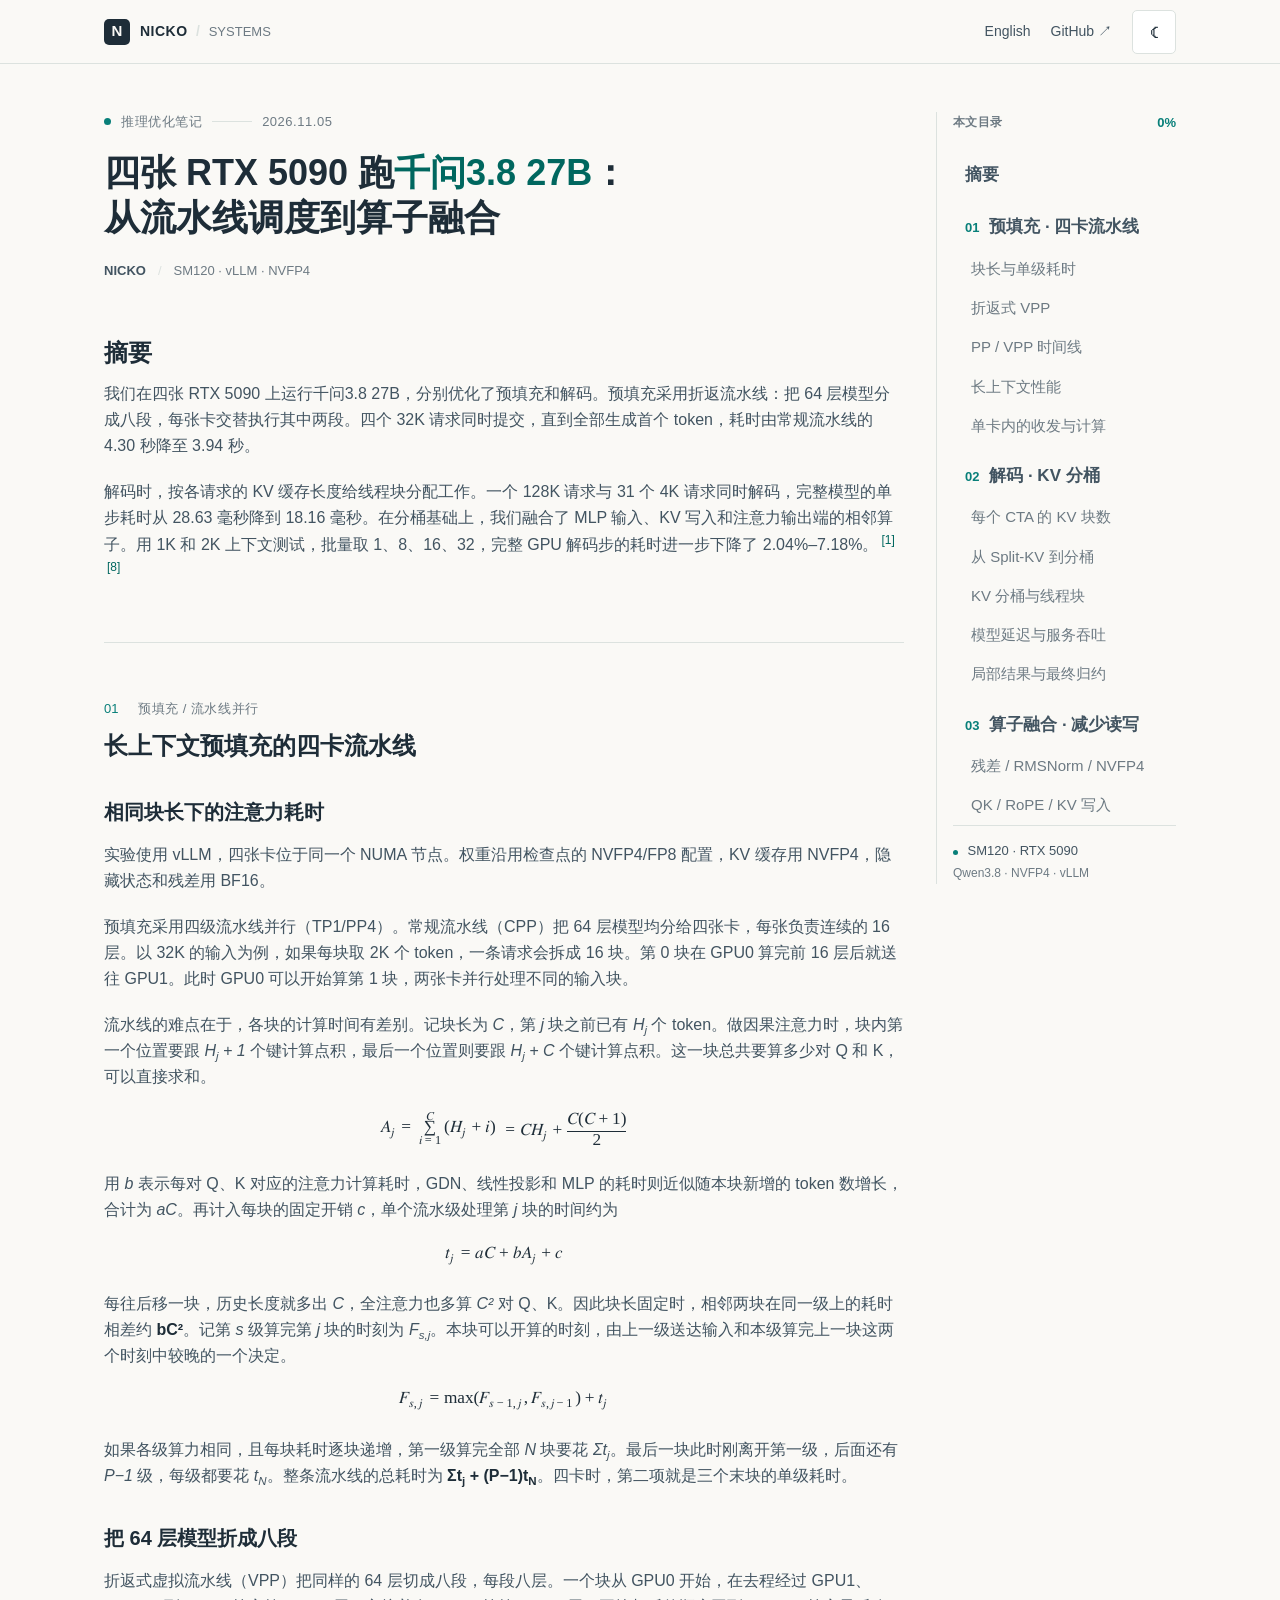
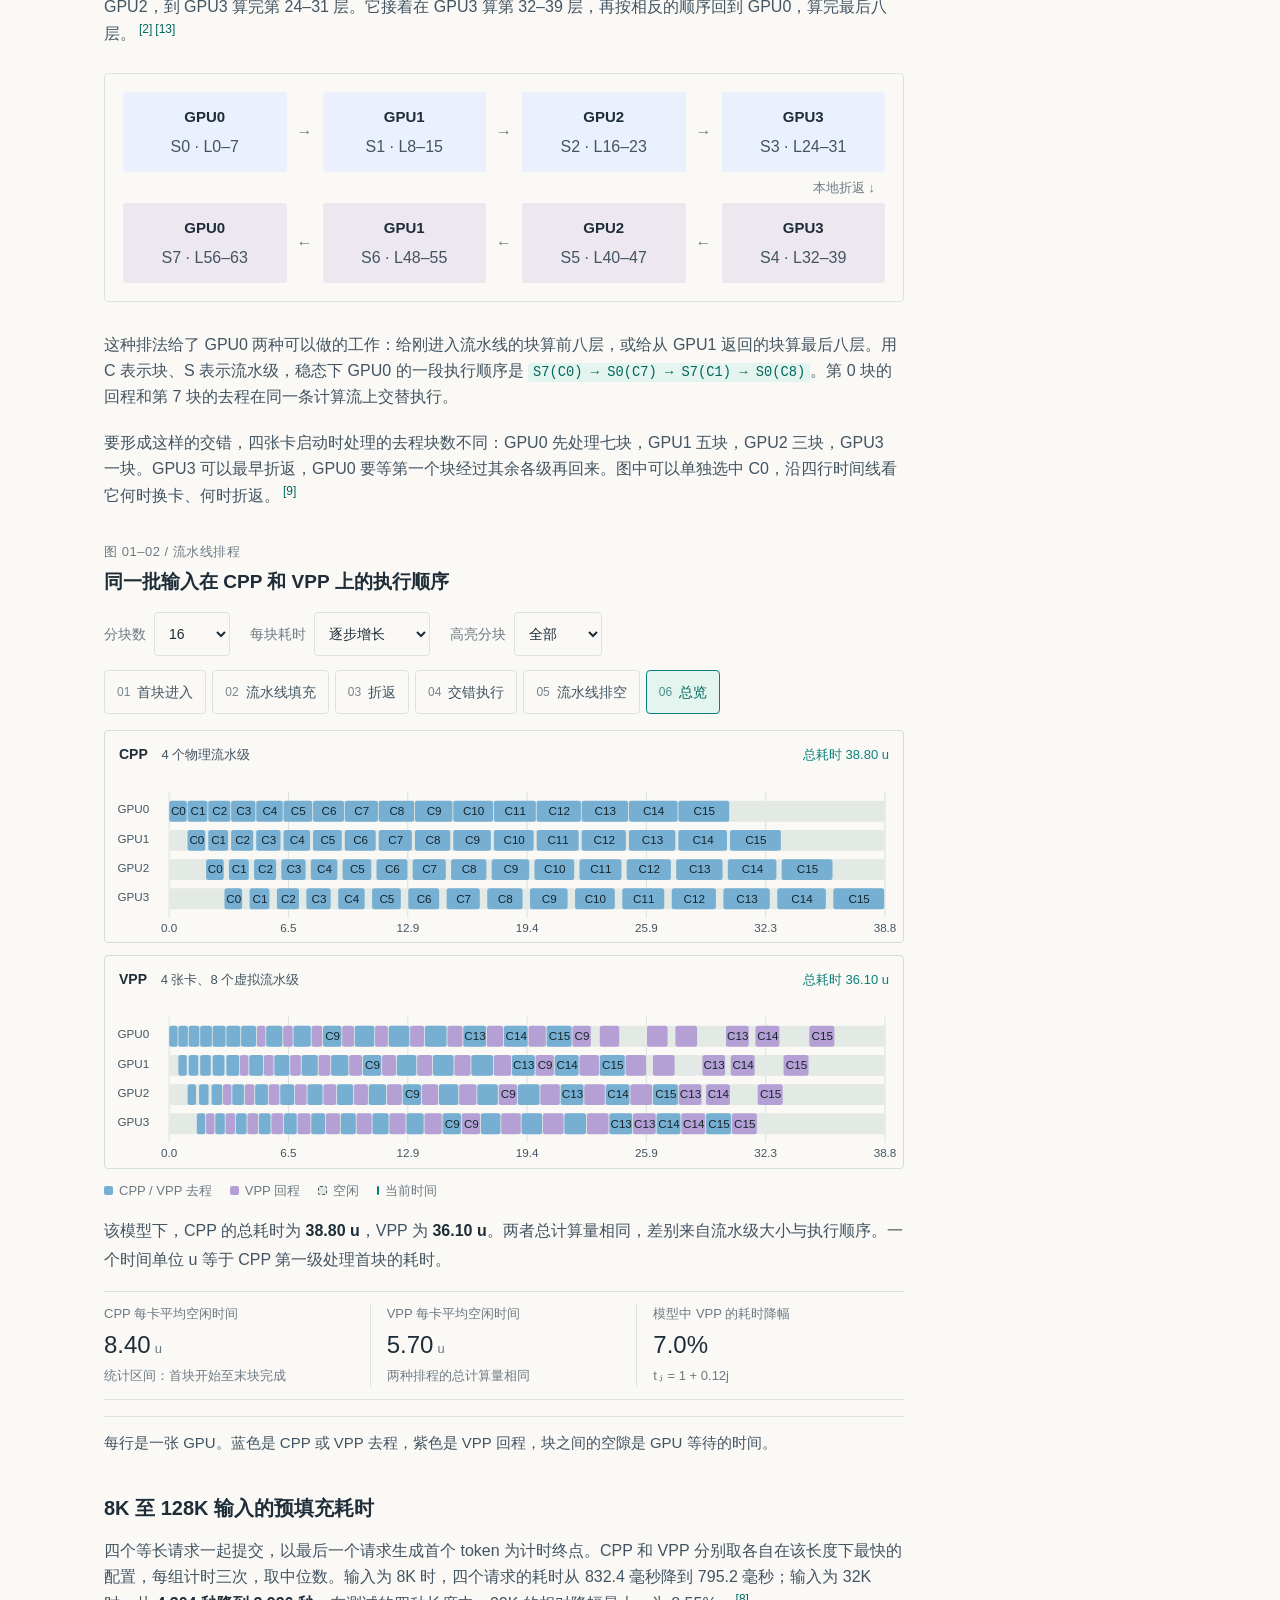
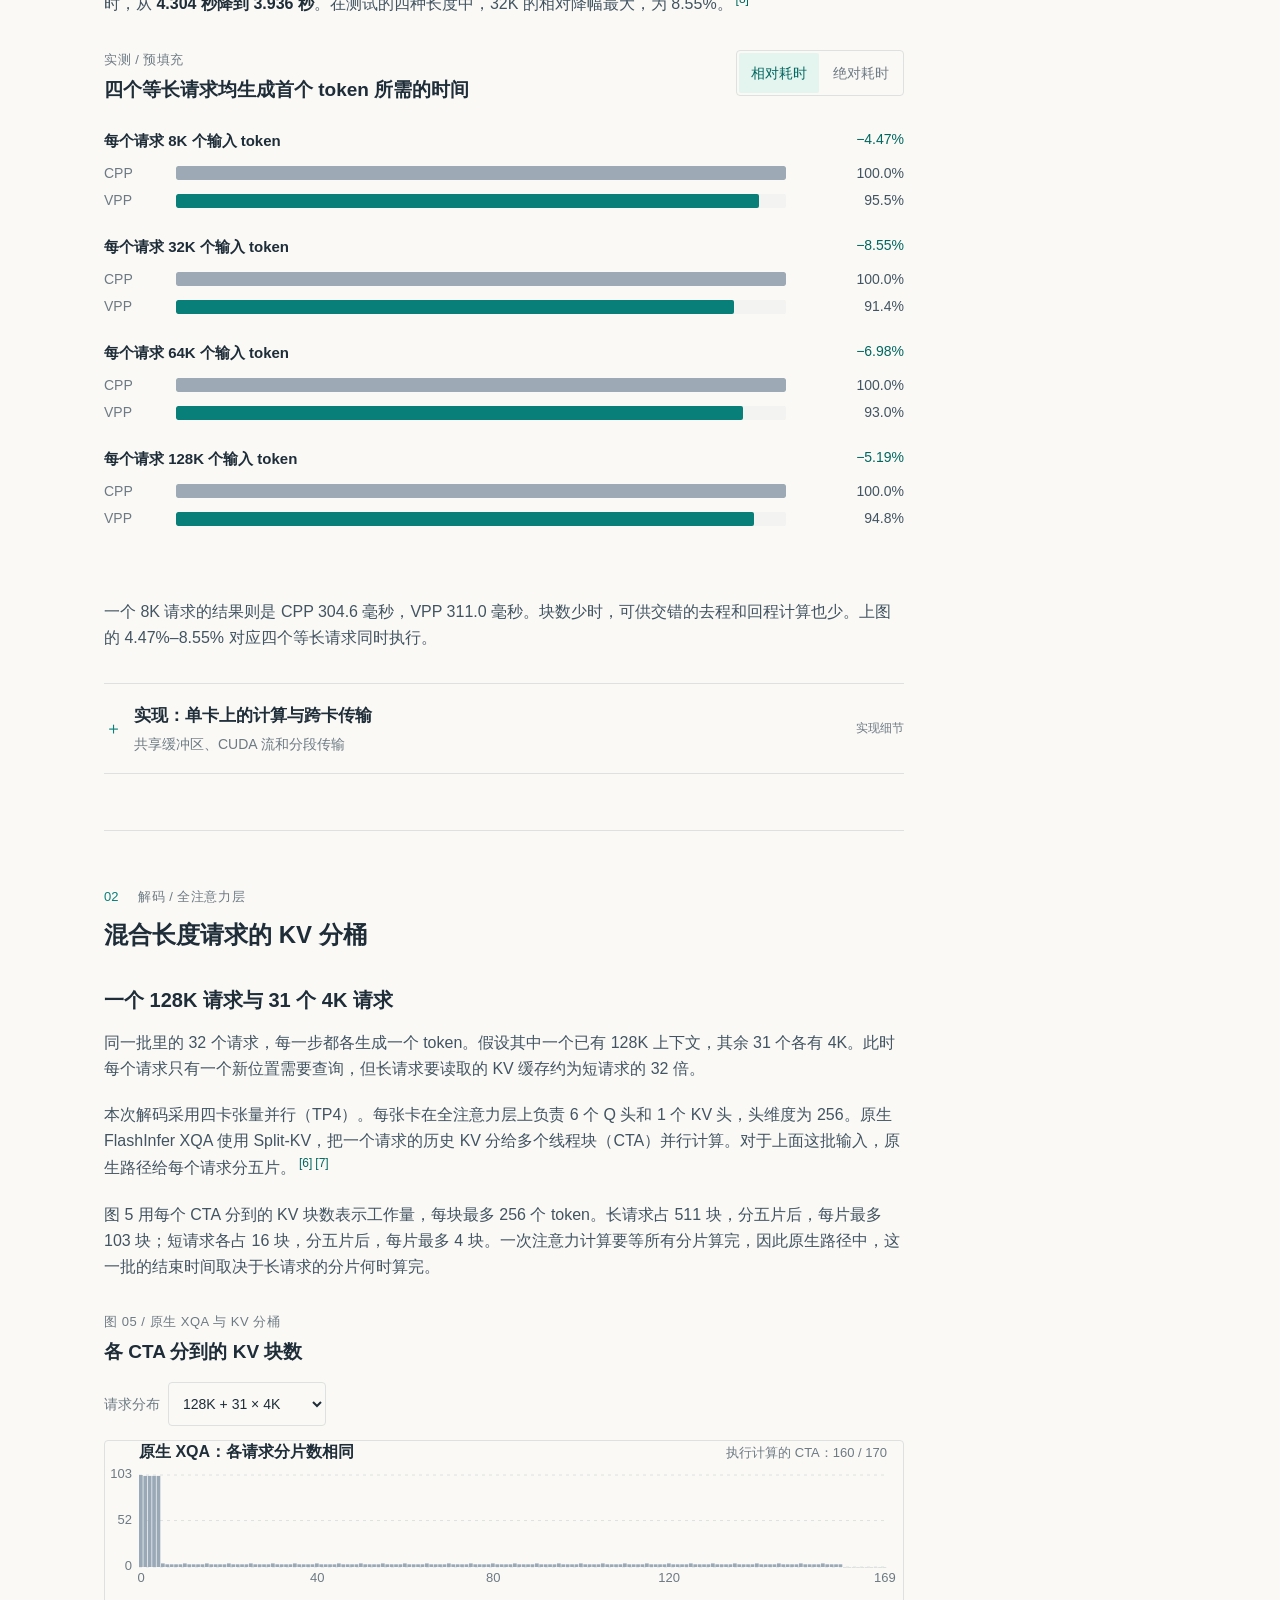
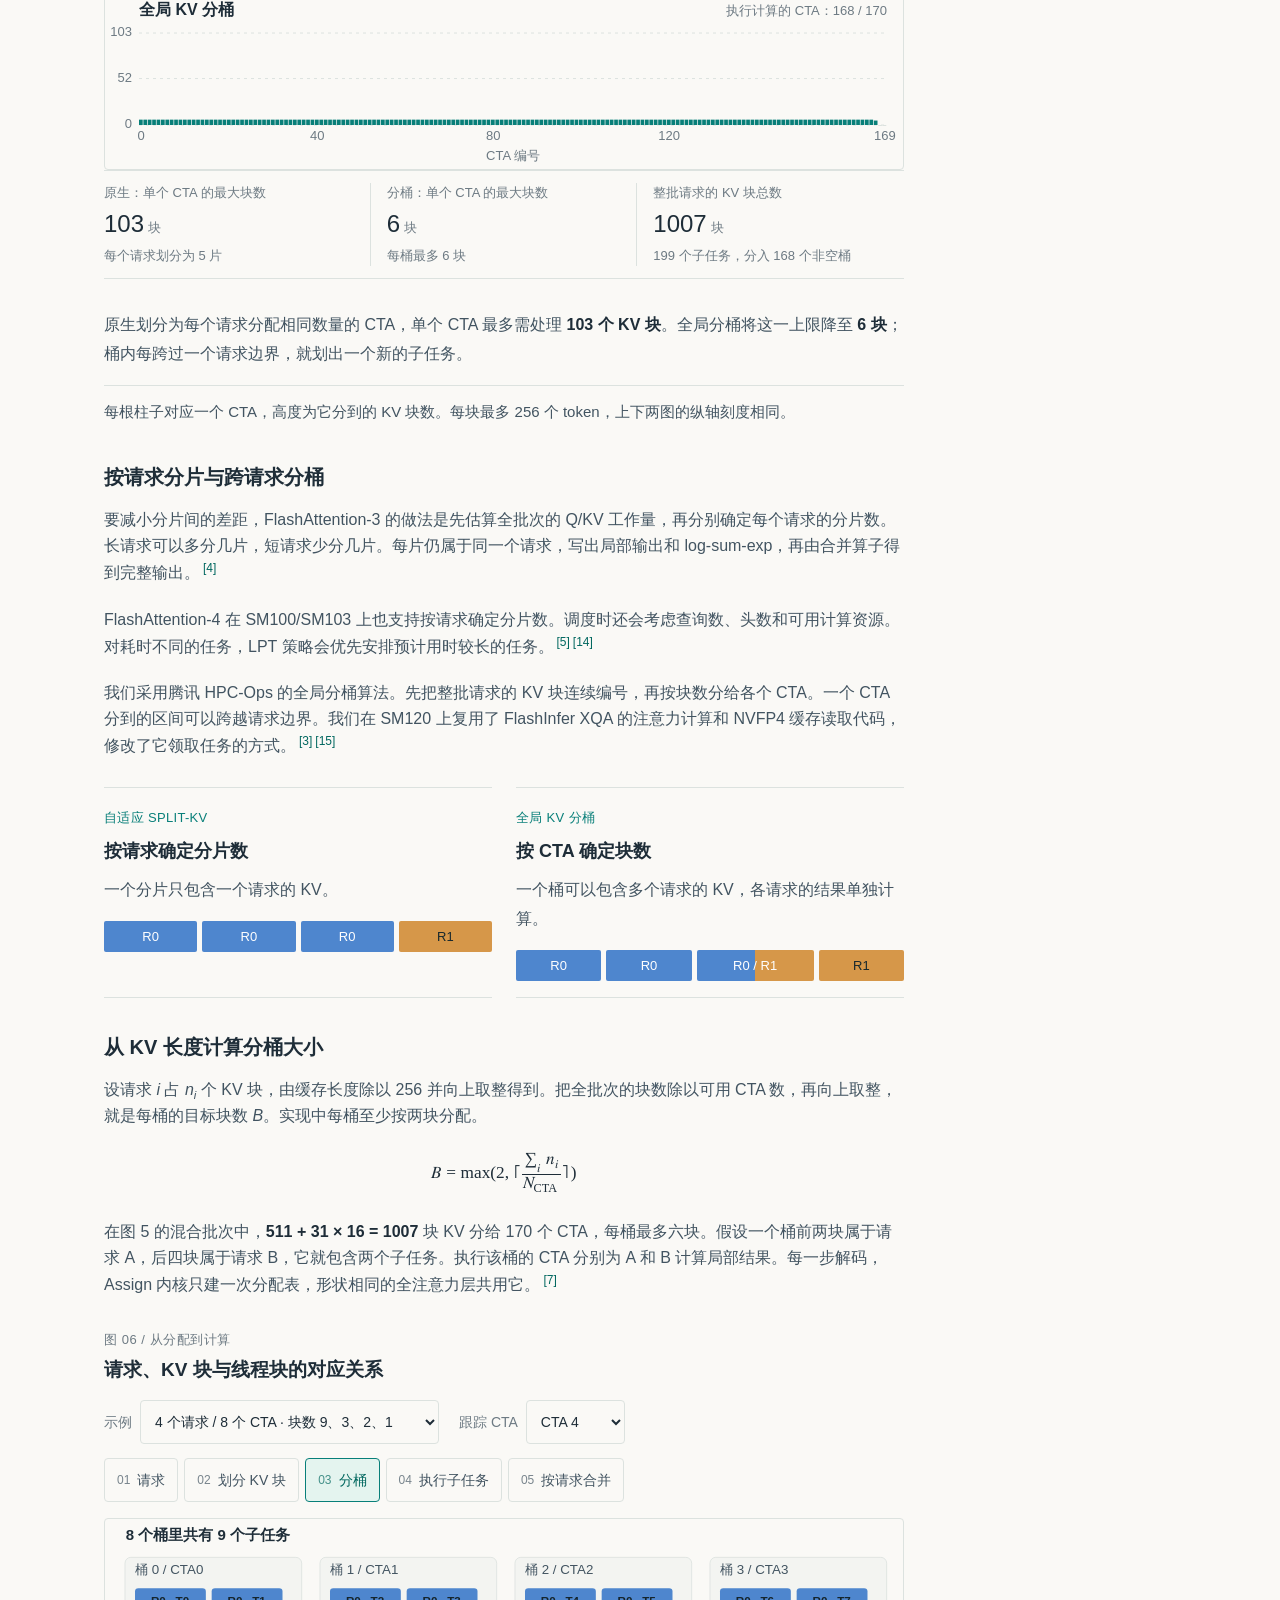
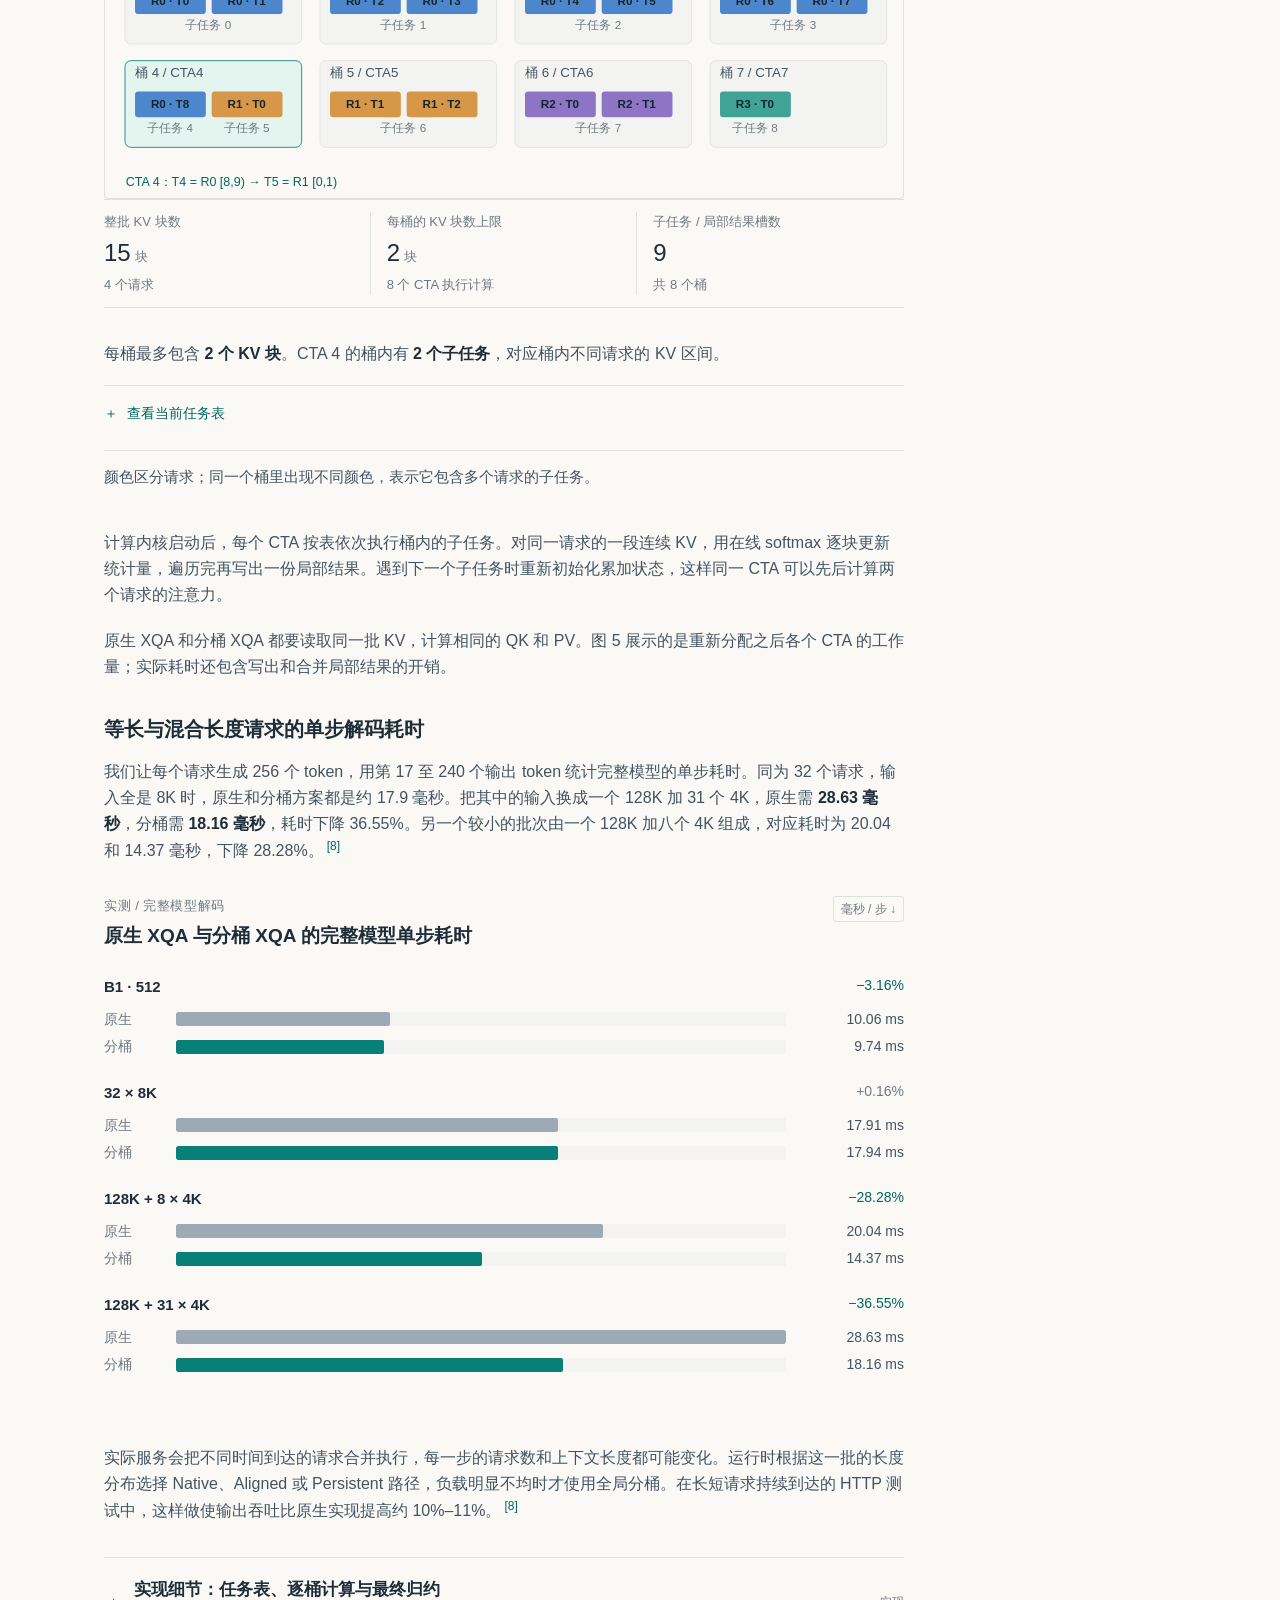
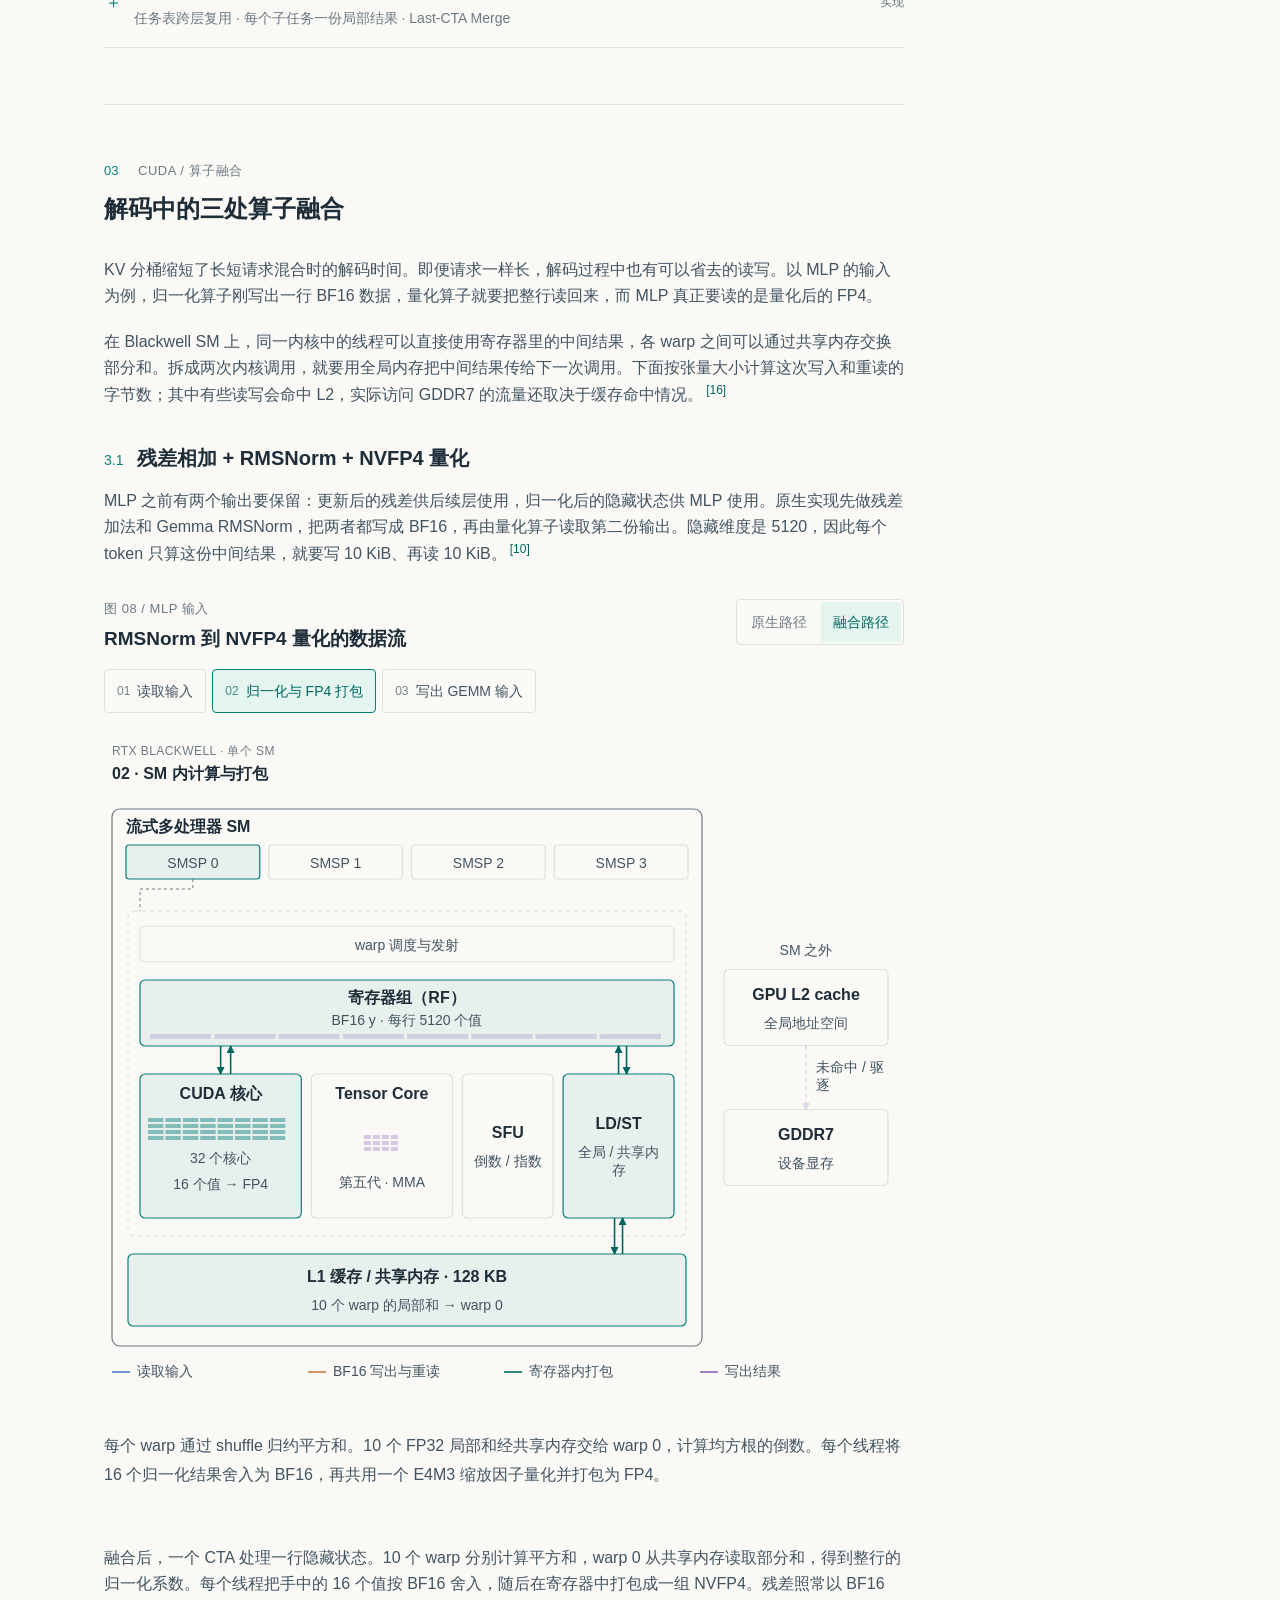
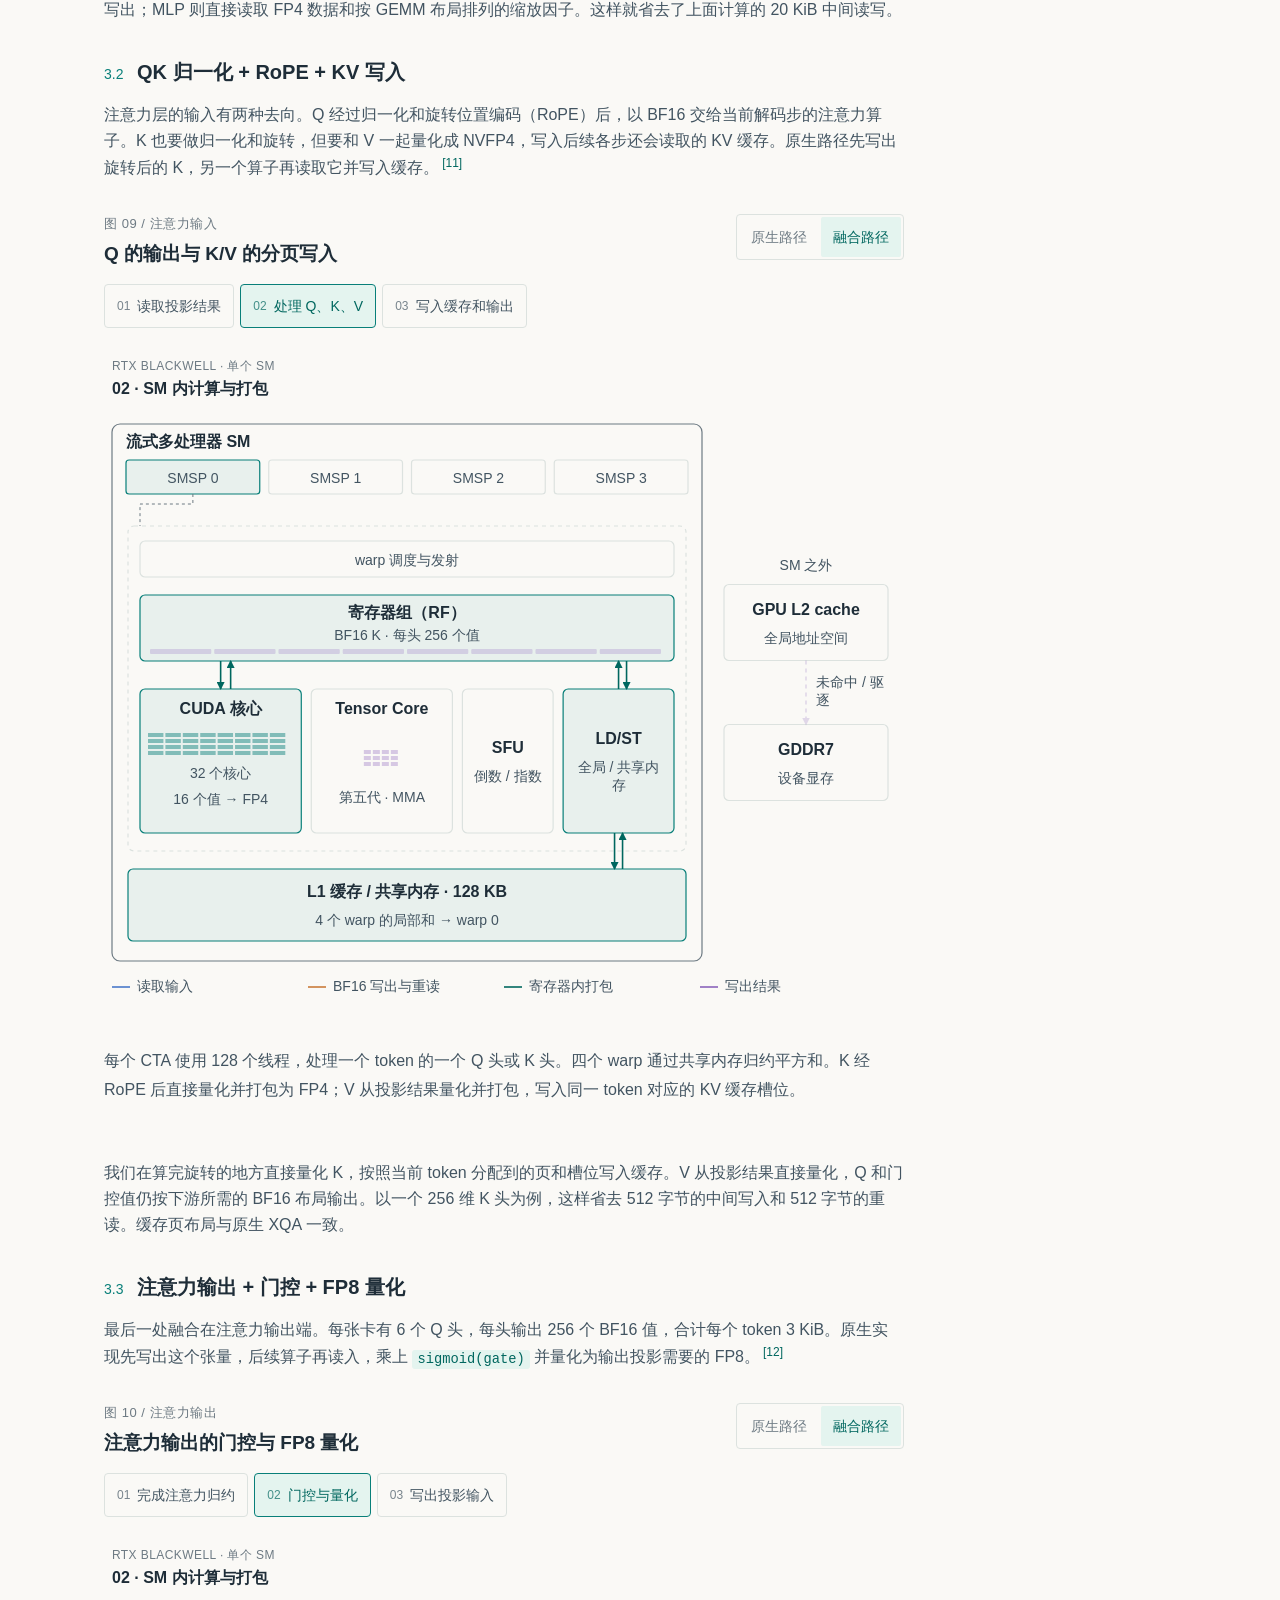
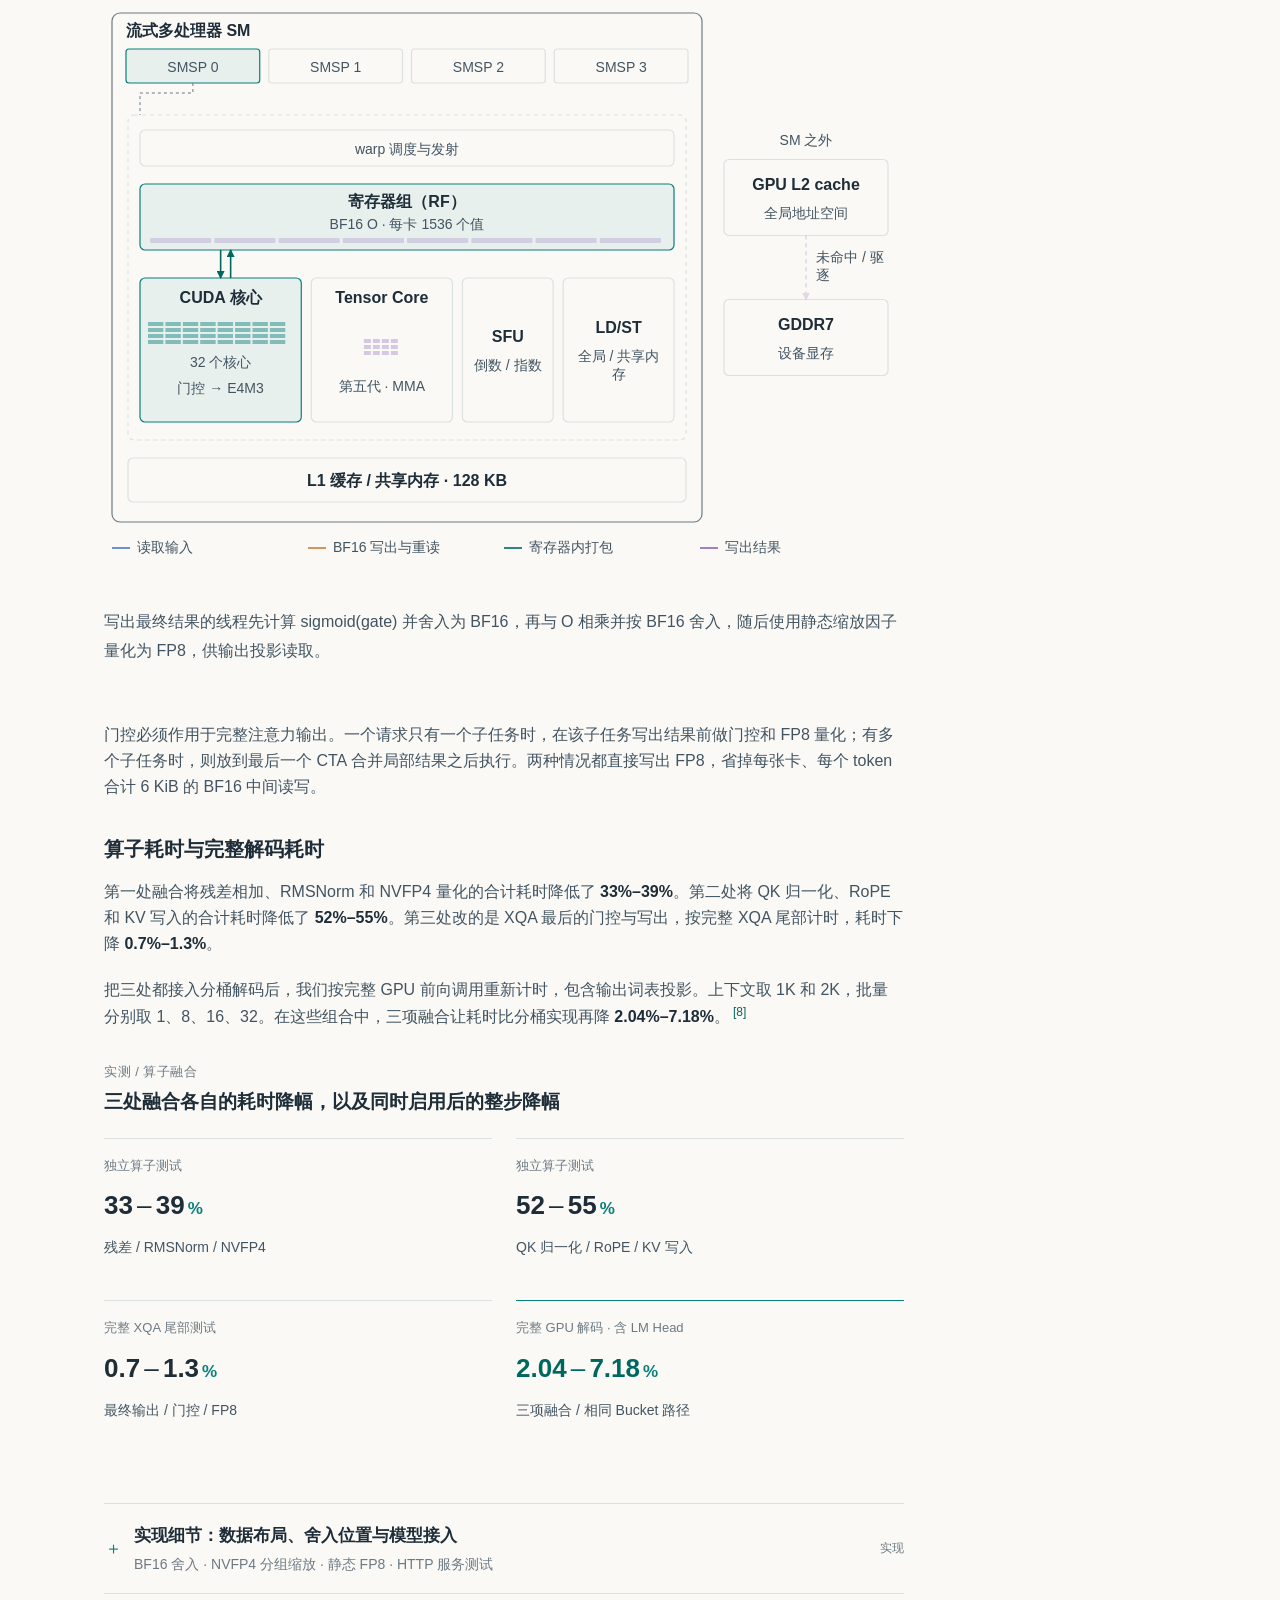
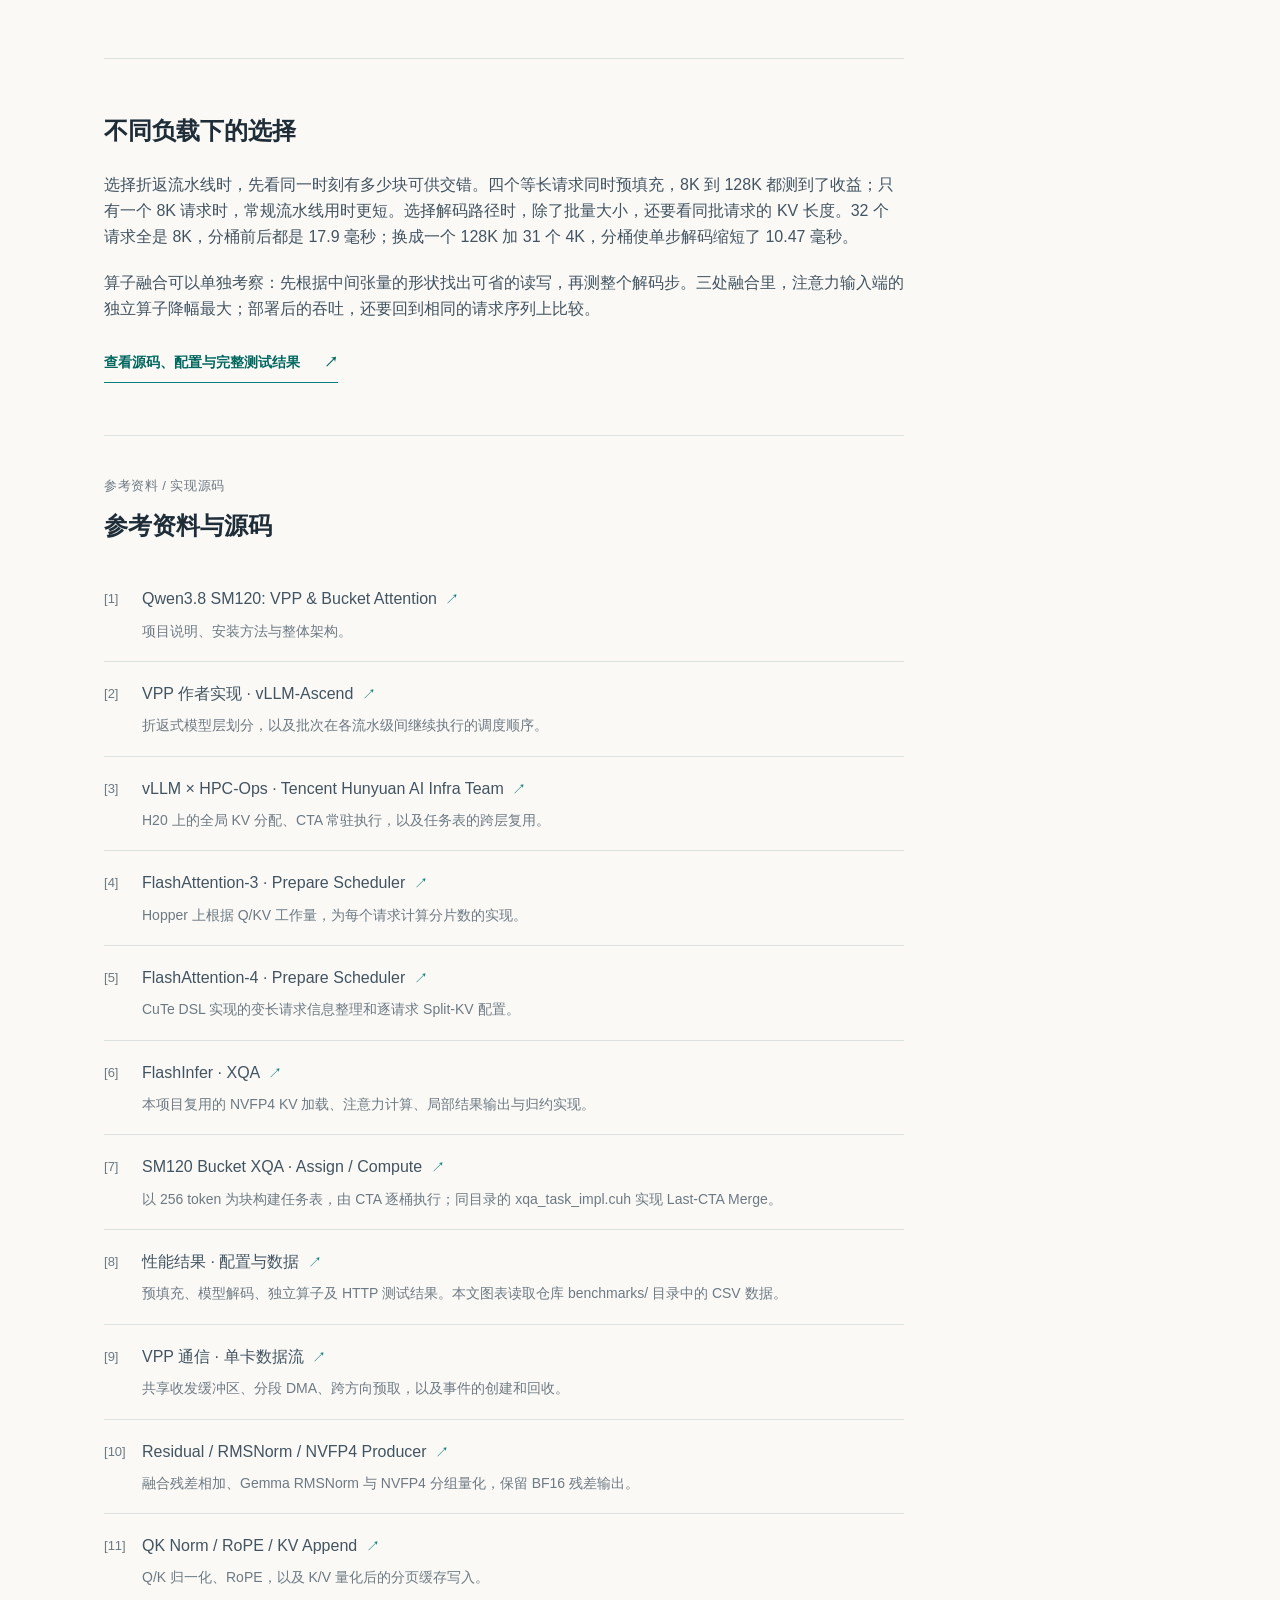
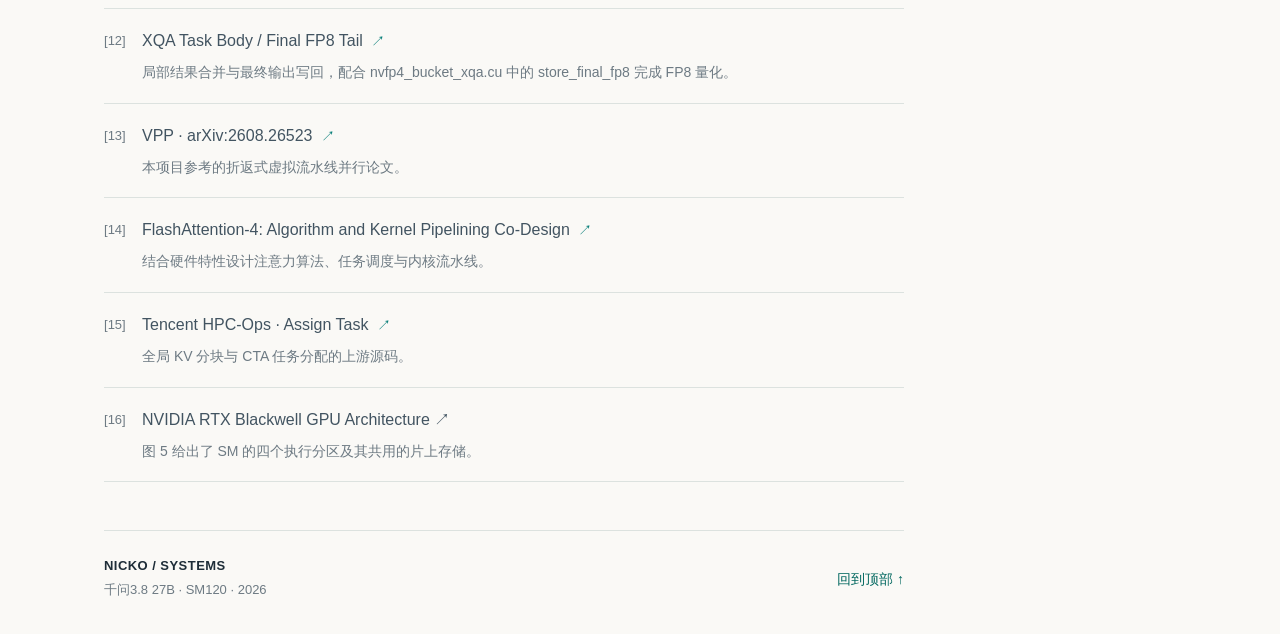
==== commit 0e638192: "Write a standalone Chinese article on Qwen inference with an abstract and quantitative figures" ====
--- a/docs/blog/zh-CN.html
+++ b/docs/blog/zh-CN.html
@@ -3,7 +3,7 @@
 <head>
 <meta charset="utf-8"><meta name="viewport" content="width=device-width,initial-scale=1">
 <meta name="color-scheme" content="light dark"><meta name="theme-color" content="#faf9f6">
-<title>千问3.8 27B 在 SM120 上的推理优化</title><meta name="description" content="在四张 RTX 5090 上跑千问3.8 27B：预填充如何减少流水线等待，解码如何分摊长请求的 KV，以及三处 CUDA 算子融合能省下多少读写。">
+<title>四张 RTX 5090 跑千问3.8 27B：从流水线调度到算子融合</title><meta name="description" content="四张 RTX 5090 上的千问3.8 27B 推理实测：折返流水线缩短长输入的预填充时间，KV 分桶均衡混合长度请求的解码负载，三个 CUDA 融合算子减少中间张量读写。">
 <link rel="alternate" hreflang="en" href="index.html">
 <link rel="alternate" hreflang="zh-CN" href="zh-CN.html">
 <script>
@@ -557,6 +557,10 @@
   font-weight: 600;
 }
 
+.title-phrase {
+  display: inline-block;
+}
+
 .hero-accent {
   white-space: nowrap;
   color: var(--accent-strong);
@@ -707,6 +711,10 @@
 
 .intro {
   padding-top: .25rem;
+}
+
+.intro > h2 {
+  margin-bottom: .75rem;
 }
 
 .ref {
@@ -3055,56 +3063,40 @@
 <div id="toc-scrim" class="toc-scrim" hidden></div>
 <div class="article-shell">
 <main id="article" tabindex="-1">
-  <section class="hero" id="top">
-    <div class="hero-grid">
-      <div class="hero-copy">
-        <div class="eyebrow"><span class="dot"></span> 工程笔记 <span class="eyebrow-line"></span> 2026.11.05</div>
-        <h1><span class="hero-accent">千问3.8 27B</span> 在 SM120 上的推理优化</h1>
-        <p class="hero-subtitle">四卡预填充、长短请求混合解码，以及三处 CUDA 算子融合</p>
-        <div class="hero-meta"><span>NICKO</span><span class="meta-divider">/</span><span>4 × RTX 5090</span><span class="meta-divider">/</span><span>SM120 · NVFP4</span></div>
-        <a class="repo-card" href="https://github.com/Nicko-F/qwen3.8-sm120-vpp-bucket-attention" target="_blank" rel="noopener noreferrer"><span class="repo-symbol" aria-hidden="true">⌘</span><span><small>完整源码与实验数据</small><strong>Nicko-F / qwen3.8-sm120-vpp-bucket-attention</strong></span><span class="repo-arrow" aria-hidden="true">↗</span></a>
-      </div>
-      <div class="hero-results">
-        <a href="#prefill-results"><small>预填充 · 四个等长请求</small><strong class="metric-range">4.47<span class="dash">–</span>8.55<span class="unit">%</span></strong><span>相对 CPP 的耗时降幅</span></a>
-        <a href="#decode-results"><small>解码 · 一个长请求和 31 个短请求</small><strong class="metric-range">36.55<span class="unit">%</span></strong><span>相对原生解码的单步耗时降幅</span></a>
-        <a href="#fusion-results"><small>算子融合 · 完整解码步</small><strong class="metric-range">2.04<span class="dash">–</span>7.18<span class="unit">%</span></strong><span>在 KV 分桶基础上进一步缩短耗时</span></a>
-      </div>
-    </div>
+  <header class="hero" id="top">
+    <div class="eyebrow"><span class="dot"></span> 推理优化笔记 <span class="eyebrow-line"></span> <time datetime="2026-11-05">2026.11.05</time></div>
+    <h1>四张 RTX 5090 <span class="title-phrase">跑<span class="hero-accent">千问3.8 27B</span>：</span><wbr><span class="title-phrase">从流水线调度</span><span class="title-phrase">到算子融合</span></h1>
+    <div class="hero-meta"><span>NICKO</span><span class="meta-divider">/</span><span>SM120 · vLLM · NVFP4</span></div>
+  </header>
+  <section class="prose intro" id="intro" aria-labelledby="abstract-heading">
+    <h2 id="abstract-heading">摘要</h2>
+    <p>我们在四张 RTX 5090 上运行千问3.8 27B，分别优化了预填充和解码。预填充采用折返流水线：把 64 层模型分成八段，每张卡交替执行其中两段。四个 32K 请求同时提交，直到全部生成首个 token，耗时由常规流水线的 4.30 秒降至 3.94 秒。</p>
+    <p>解码时，按各请求的 KV 缓存长度给线程块分配工作。一个 128K 请求与 31 个 4K 请求同时解码，完整模型的单步耗时从 28.63 毫秒降到 18.16 毫秒。在分桶基础上，我们融合了 MLP 输入、KV 写入和注意力输出端的相邻算子。用 1K 和 2K 上下文测试，批量取 1、8、16、32，完整 GPU 解码步的耗时进一步下降了 2.04%–7.18%。<a class="ref" href="#ref-1">[1]</a><a class="ref" href="#ref-8">[8]</a></p>
   </section>
-  <section class="prose intro" id="intro">
-    <p>用四张 RTX 5090 跑千问3.8 27B 时，我们先注意到了预填充流水线里的空档：一张卡还在算，下一张卡已经空下来等它的输出。解码时，一个 128K 请求混在一批 4K 请求里，大部分线程块很快就算完了，整步解码却还得等负责长请求的那几个。算子之间也有开销。前一个刚把中间结果写回全局内存，后一个就得把同一份数据读回来。</p>
-    <p>我们分别改了这三处。预填充用折返式虚拟流水线（VPP），让同一张卡交替处理新块和旧块。解码借鉴腾讯 HPC-Ops 的做法，按历史 KV 的长度给线程块（CTA）分配工作。最后把三处相邻操作分别融合，让上游算子直接写出下游需要的量化格式。<a class="ref" href="#ref-1">[1]</a></p>
-    <div class="chapter-map">
-      <a href="#prefill"><span class="map-num">01</span><span class="map-glyph" aria-hidden="true">▥ → ▥</span><strong>GPU 之间</strong><span>减少流水线空等</span></a>
-      <a href="#decode"><span class="map-num">02</span><span class="map-glyph" aria-hidden="true">▂ ▆ ▂ → ▄ ▄ ▄</span><strong>SM 之间</strong><span>摊开长请求的计算量</span></a>
-      <a href="#fusion"><span class="map-num">03</span><span class="map-glyph" aria-hidden="true">□ → □ → ▣</span><strong>算子之间</strong><span>少读写一次中间结果</span></a>
-    </div>
-    <p>四张卡连接到同一个 NUMA 节点。预填充用四级流水线并行（TP1/PP4），解码用四卡张量并行（TP4）。权重采用模型自带的 NVFP4/FP8 混合精度，KV 缓存用 NVFP4，隐藏状态和残差用 BF16。<a class="ref" href="#ref-8">[8]</a></p>
-  </section>
 
   <section class="chapter" id="prefill">
-    <div class="chapter-heading"><div class="chapter-number">01</div><div><div class="eyebrow">预填充 / 流水线并行</div><h2>用四张卡跑折返流水线</h2></div></div>
+    <div class="chapter-heading"><div class="chapter-number">01</div><div><div class="eyebrow">预填充 / 流水线并行</div><h2>长上下文预填充的四卡流水线</h2></div></div>
     <div class="prose" id="prefill-cost">
-      <h3>块长相同，为什么后面的块算得更慢？</h3>
-      <p>分块预填充把长输入切成若干块，每次处理 <i>C</i> 个新 token。块长相同，线性投影和 MLP 每次的计算量也差不多。全注意力层的计算量却随历史长度增加。第一块只需看块内的 token，越往后，需要读取的历史 KV 越多。</p>
-      <p>第 <i>j</i> 块开始时，缓存里已有 <i>H<sub>j</sub></i> 个 token。由于使用因果掩码，块内第一个位置能看到 <i>H<sub>j</sub> + 1</i> 个位置，最后一个能看到 <i>H<sub>j</sub> + C</i> 个。把这 <i>C</i> 项相加，就是该块要算的 Q–K 配对数 <i>A<sub>j</sub></i>。</p>
+      <h3>相同块长下的注意力耗时</h3>
+      <p>实验使用 vLLM，四张卡位于同一个 NUMA 节点。权重沿用检查点的 NVFP4/FP8 配置，KV 缓存用 NVFP4，隐藏状态和残差用 BF16。</p><p>预填充采用四级流水线并行（TP1/PP4）。常规流水线（CPP）把 64 层模型均分给四张卡，每张负责连续的 16 层。以 32K 的输入为例，如果每块取 2K 个 token，一条请求会拆成 16 块。第 0 块在 GPU0 算完前 16 层后就送往 GPU1。此时 GPU0 可以开始算第 1 块，两张卡并行处理不同的输入块。</p>
+      <p>流水线的难点在于，各块的计算时间有差别。记块长为 <i>C</i>，第 <i>j</i> 块之前已有 <i>H<sub>j</sub></i> 个 token。做因果注意力时，块内第一个位置要跟 <i>H<sub>j</sub> + 1</i> 个键计算点积，最后一个位置则要跟 <i>H<sub>j</sub> + C</i> 个键计算点积。这一块总共要算多少对 Q 和 K，可以直接求和。</p>
       <div class="equation"><math display="block"><msub><mi>A</mi><mrow><mi>j</mi></mrow></msub><mo>=</mo><munderover><mo>∑</mo><mrow><mi>i</mi><mo>=</mo><mn>1</mn></mrow><mi>C</mi></munderover><mrow><mo>(</mo><msub><mi>H</mi><mrow><mi>j</mi></mrow></msub><mo>+</mo><mi>i</mi><mo>)</mo></mrow></math><math display="block"><mo>=</mo><mi>C</mi><msub><mi>H</mi><mrow><mi>j</mi></mrow></msub><mo>+</mo><mfrac><mrow><mi>C</mi><mrow><mo>(</mo><mi>C</mi><mo>+</mo><mn>1</mn><mo>)</mo></mrow></mrow><mrow><mn>2</mn></mrow></mfrac></math></div>
-      <p>看单个流水级。GDN、投影和 MLP 的耗时近似与新 token 数成正比，记为 <i>aC</i>。全注意力每处理一对 Q、K 的耗时记为 <i>b</i>，每块还有固定开销 <i>c</i>。三项相加，就是这个流水级处理第 <i>j</i> 块的时间。</p>
+      <p>用 <i>b</i> 表示每对 Q、K 对应的注意力计算耗时，GDN、线性投影和 MLP 的耗时则近似随本块新增的 token 数增长，合计为 <i>aC</i>。再计入每块的固定开销 <i>c</i>，单个流水级处理第 <i>j</i> 块的时间约为</p>
       <div class="equation"><math display="block"><msub><mi>t</mi><mrow><mi>j</mi></mrow></msub><mo>=</mo><mi>a</mi><mi>C</mi><mo>+</mo><mi>b</mi><msub><mi>A</mi><mrow><mi>j</mi></mrow></msub><mo>+</mo><mi>c</mi></math></div>
-      <p>块长固定时，相邻两块相差 <i>C</i> 个历史 token，后一个块在同一级上多花约 <strong>bC²</strong> 的时间。常规流水线并行（CPP）还得等两件事：上一级送来本块的输入，本级算完上一块。两者取较晚的时刻，再加上本块耗时，就得到它在第 <i>s</i> 级的完成时刻。</p>
+      <p>每往后移一块，历史长度就多出 <i>C</i>，全注意力也多算 <i>C²</i> 对 Q、K。因此块长固定时，相邻两块在同一级上的耗时相差约 <strong>bC²</strong>。记第 <i>s</i> 级算完第 <i>j</i> 块的时刻为 <i>F<sub>s,j</sub></i>。本块可以开算的时刻，由上一级送达输入和本级算完上一块这两个时刻中较晚的一个决定。</p>
       <div class="equation"><math display="block"><msub><mi>F</mi><mrow><mi>s</mi><mo>,</mo><mi>j</mi></mrow></msub><mo>=</mo><mi mathvariant="normal">max</mi><mrow><mo>(</mo><msub><mi>F</mi><mrow><mi>s</mi><mo>−</mo><mn>1</mn><mo>,</mo><mi>j</mi></mrow></msub><mo>,</mo><msub><mi>F</mi><mrow><mi>s</mi><mo>,</mo><mi>j</mi><mo>−</mo><mn>1</mn></mrow></msub><mo>)</mo></mrow><mo>+</mo><msub><mi>t</mi><mrow><mi>j</mi></mrow></msub></math></div>
-      <p>假设各级算得一样快，块的耗时逐块增加。<i>P</i> 级流水线处理完 <i>N</i> 块的总时间就是 <strong>Σt<sub>j</sub> + (P−1)t<sub>N</sub></strong>。第一项是第一级处理所有块的时间。用四张卡时，最后一块离开第一级以后，还要走完剩下的三级，因此总耗时里又多了三个 <i>t<sub>N</sub></i>。</p>
+      <p>如果各级算力相同，且每块耗时逐块递增，第一级算完全部 <i>N</i> 块要花 <i>Σt<sub>j</sub></i>。最后一块此时刚离开第一级，后面还有 <i>P−1</i> 级，每级都要花 <i>t<sub>N</sub></i>。整条流水线的总耗时为 <strong>Σt<sub>j</sub> + (P−1)t<sub>N</sub></strong>。四卡时，第二项就是三个末块的单级耗时。</p>
     </div>
     <div class="prose" id="prefill-fold">
-      <h3>每张卡各跑两段模型</h3>
-      <p>我们把 64 层模型切成 8 段，每段 8 层。前四段从 GPU0 排到 GPU3，后四段再从 GPU3 排回 GPU0。这样，每个块都按层号从小到大计算，到 GPU3 时连续算两段，再把结果往回传。<a class="ref" href="#ref-2">[2]</a><a class="ref" href="#ref-13">[13]</a></p>
+      <h3>把 64 层模型折成八段</h3>
+      <p>折返式虚拟流水线（VPP）把同样的 64 层切成八段，每段八层。一个块从 GPU0 开始，在去程经过 GPU1、GPU2，到 GPU3 算完第 24–31 层。它接着在 GPU3 算第 32–39 层，再按相反的顺序回到 GPU0，算完最后八层。<a class="ref" href="#ref-2">[2]</a><a class="ref" href="#ref-13">[13]</a></p>
       <div class="topology" aria-label="八个流水级在四张卡上的分布"><div class="topology-row"><span><b>GPU0</b>S0 · L0–7</span><i>→</i><span><b>GPU1</b>S1 · L8–15</span><i>→</i><span><b>GPU2</b>S2 · L16–23</span><i>→</i><span><b>GPU3</b>S3 · L24–31</span></div><div class="fold-arrow">本地折返 <span aria-hidden="true">↓</span></div><div class="topology-row returning"><span><b>GPU0</b>S7 · L56–63</span><i>←</i><span><b>GPU1</b>S6 · L48–55</span><i>←</i><span><b>GPU2</b>S5 · L40–47</span><i>←</i><span><b>GPU3</b>S4 · L32–39</span></div></div>
-      <p>以 GPU0 为例，它既负责开头的 8 层（S0），也负责末尾的 8 层（S7）。流水线填满后，它的计算顺序是 <code>S7(C0) → S0(C7) → S7(C1) → S0(C8)</code>：刚算完第 0 块的最后 8 层，就接着算第 7 块的头 8 层。旧块的收尾工作因此能穿插在新块的计算之间。</p>
-      <p>每张卡只用一条计算流，两段模型轮流算，一次调度 8 层。启动时，GPU0 到 GPU3 分别先算 <strong>7、5、3、1</strong> 个去程块，随后交替处理回程和去程。四张卡可以同时算不同的块。<a class="ref" href="#ref-9">[9]</a></p>
+      <p>这种排法给了 GPU0 两种可以做的工作：给刚进入流水线的块算前八层，或给从 GPU1 返回的块算最后八层。用 C 表示块、S 表示流水级，稳态下 GPU0 的一段执行顺序是 <code>S7(C0) → S0(C7) → S7(C1) → S0(C8)</code>。第 0 块的回程和第 7 块的去程在同一条计算流上交替执行。</p>
+      <p>要形成这样的交错，四张卡启动时处理的去程块数不同：GPU0 先处理七块，GPU1 五块，GPU2 三块，GPU3 一块。GPU3 可以最早折返，GPU0 要等第一个块经过其余各级再回来。图中可以单独选中 C0，沿四行时间线看它何时换卡、何时折返。<a class="ref" href="#ref-9">[9]</a></p>
     </div>
 
     <figure class="interactive" id="pipeline-figure" data-widget="pipeline">
-      <div class="figure-header"><div><div class="figure-kicker">图 01–02 / 流水线排程</div><h4>同样一批输入，CPP 和 VPP 怎样排程？</h4></div></div>
+      <div class="figure-header"><div><div class="figure-kicker">图 01–02 / 流水线排程</div><h4>同一批输入在 CPP 和 VPP 上的执行顺序</h4></div></div>
       <div class="figure-controls"><label>分块数 <select id="pipe-count"><option value="8">8</option><option value="16" selected>16</option><option value="24">24</option></select></label><label>每块耗时 <select id="pipe-growth"><option value="0">等耗时</option><option value="0.12" selected>逐步增长</option><option value="0.24">增长较快</option></select></label><label>高亮分块 <select id="pipe-highlight"><option value="-1">全部</option></select></label></div>
       <div class="stepper" id="pipe-steps" role="group" aria-label="选择流水阶段"></div>
       <div class="trace-pair"><div class="trace-panel"><div class="trace-title"><span><b>CPP</b> 4 个物理流水级</span><span id="cpp-runtime"></span></div><div class="svg-scroll" id="cpp-timeline"></div></div><div class="trace-panel"><div class="trace-title"><span><b>VPP</b> 4 张卡、8 个虚拟流水级</span><span id="vpp-runtime"></span></div><div class="svg-scroll" id="vpp-timeline"></div></div></div>
@@ -3115,16 +3107,16 @@
     </figure>
 
     <div class="prose" id="prefill-results">
-      <h3>四个长请求跑下来能快多少？</h3>
-      <p>我们同时提交四个等长请求，从开始计时到四个请求都生成首个 token。每种输入长度分别取 CPP 和 VPP 各自最快的配置，报告三次计时的中位数。每个请求输入 32K 时，四个请求的总耗时从 <strong>4.304 秒降到 3.936 秒</strong>。把输入长度从 8K 扫到 128K，VPP 缩短了 <strong>4.47%–8.55%</strong> 的耗时。<a class="ref" href="#ref-8">[8]</a></p>
+      <h3>8K 至 128K 输入的预填充耗时</h3>
+      <p>四个等长请求一起提交，以最后一个请求生成首个 token 为计时终点。CPP 和 VPP 分别取各自在该长度下最快的配置，每组计时三次，取中位数。输入为 8K 时，四个请求的耗时从 832.4 毫秒降到 795.2 毫秒；输入为 32K 时，从 <strong>4.304 秒降到 3.936 秒</strong>。在测试的四种长度中，32K 的相对降幅最大，为 8.55%。<a class="ref" href="#ref-8">[8]</a></p>
     </div>
-    <figure class="data-figure"><div class="figure-header"><div><div class="figure-kicker">实测 / 预填充</div><h4>四个请求全部生成首个 token 的用时</h4></div><div class="segmented" id="prefill-metric" role="group" aria-label="预填充图表单位"><button data-value="relative" aria-pressed="true">相对耗时</button><button data-value="absolute" aria-pressed="false">绝对耗时</button></div></div><div id="prefill-chart" class="benchmark-bars"></div></figure>
-    <div class="prose"><p>如果只有一个 8K 请求，CPP 用 304.6 毫秒，VPP 用 311.0 毫秒，这时 CPP 快了 6.4 毫秒。四个长请求能拆出更多块，GPU 才有足够的去程和回程工作可以交替执行。</p></div>
-
-    <details class="deep-dive" id="vpp-implementation"><summary><span class="detail-icon">＋</span><span><strong>单卡上的计算与通信怎么重叠？</strong><small>共享缓冲区、CUDA 流和分段传输</small></span><span class="detail-badge">实现细节</span></summary><div class="details-body">
-      <div class="prose"><h3>两个虚拟阶段如何共用一张 GPU</h3><p>在 GPU1 上，S1 和 S6 共用一条计算流。同一块必须先收到输入，算出相应的输出后才能发走。换成三个不同的块，这三件事就能重叠：计算流算当前块，接收流预取下一块，发送流搬走上一块的输出。图中实线是数据流向，虚线是主机代理线程发出的控制信号。<a class="ref" href="#ref-9">[9]</a></p></div>
+    <figure class="data-figure"><div class="figure-header"><div><div class="figure-kicker">实测 / 预填充</div><h4>四个等长请求均生成首个 token 所需的时间</h4></div><div class="segmented" id="prefill-metric" role="group" aria-label="预填充图表单位"><button data-value="relative" aria-pressed="true">相对耗时</button><button data-value="absolute" aria-pressed="false">绝对耗时</button></div></div><div id="prefill-chart" class="benchmark-bars"></div></figure>
+    <div class="prose"><p>一个 8K 请求的结果则是 CPP 304.6 毫秒，VPP 311.0 毫秒。块数少时，可供交错的去程和回程计算也少。上图的 4.47%–8.55% 对应四个等长请求同时执行。</p></div>
+
+    <details class="deep-dive" id="vpp-implementation"><summary><span class="detail-icon">＋</span><span><strong>实现：单卡上的计算与跨卡传输</strong><small>共享缓冲区、CUDA 流和分段传输</small></span><span class="detail-badge">实现细节</span></summary><div class="details-body">
+      <div class="prose"><h3>GPU1 的三条 CUDA 流</h3><p>以 GPU1 为例，S1 和 S6 共用一条计算流，另外两条流分别负责收和发。同一个块的计算要等输入到齐，发送要等对应的输出算好。三个不同的块却可以同时占用这三条流：接收后续块的输入、计算当前块、发送先前块的输出。实线标出数据流向，虚线标出主机代理线程控制的操作。<a class="ref" href="#ref-9">[9]</a></p></div>
       <figure class="data-figure nested" id="vpp-topology">
-        <div class="figure-header" id="rank-figure"><div><div class="figure-kicker">图 03 / GPU1</div><h4>GPU1 上的接收、计算和发送可以并行</h4></div><div id="rank-views" class="segmented" role="group" aria-label="选择 GPU1 视图" hidden><button aria-controls="rank-topology" aria-pressed="true">拓扑图</button><button aria-controls="rank-diagram" aria-pressed="false">同一时刻的三条流</button></div></div>
+        <div class="figure-header" id="rank-figure"><div><div class="figure-kicker">图 03 / GPU1</div><h4>GPU1 的接收流、计算流和发送流</h4></div><div id="rank-views" class="segmented" role="group" aria-label="选择 GPU1 视图" hidden><button aria-controls="rank-topology" aria-pressed="true">拓扑图</button><button aria-controls="rank-diagram" aria-pressed="false">同一时刻的三条流</button></div></div>
         <div id="rank-topology" hidden></div>
         <div id="rank-diagram" class="rank-snapshot" role="group" aria-label="同一时刻，三条 CUDA 流各处理一个块">
           <div class="rank-time-label"><span>GPU1 的三条流</span><span>时刻 t ↓</span></div>
@@ -3157,9 +3149,9 @@
           <div class="rank-control"><span><strong>主机代理线程</strong> 提交拷贝并交换 READY / ACK</span><span><strong>GPU 拷贝引擎</strong> 执行 H2D 和 D2H 拷贝</span></div>
         </div>
       </figure>
-      <div class="prose"><p>去程和回程共用三个接收槽、两个输出槽。每块有 8K 个 token 时，一份隐藏状态加残差占 160&nbsp;MiB，五个槽共占 800&nbsp;MiB。流水线允许最多七个批次同时在途（<code>W=7</code>），但每个槽只需用到最后一次读取结束：发送流读完就能归还输出槽，本级计算读完就能归还接收槽。去程和回程分别记录序号和就绪事件，通过这些信息区分共用缓冲槽里的数据。</p><p>跨卡传输要经过主机内存。每条通信链路在主机上注册一块环形缓冲区，分成 8 段，每段 16 MiB。一份 160 MiB 的输出要分 10 次搬。接收端一读完最早的一段，发送端就能复用那块空间。</p></div>
-      <figure class="interactive nested" id="dma-figure"><div class="figure-header"><div><div class="figure-kicker">图 04 / 分段 DMA</div><h4>接收端如何提前提交下一次拷贝</h4></div></div><div class="stepper" id="dma-steps" role="group" aria-label="选择 DMA 阶段"></div><div class="trace-panel"><div id="dma-timeline" class="svg-scroll"></div></div><div id="dma-credits" class="credit-row"></div><div class="figure-explanation" id="dma-explanation" aria-live="polite"></div><figcaption>橙色表示 GPU 到主机，青色表示主机到 GPU。虚线连接完成事件和等待它的下一次搬运。</figcaption></figure>
-      <div class="prose"><p>每张卡有一个主机代理线程。上游算出一段数据后，代理线程把这段数据的 D2H 拷贝和完成事件排入发送流，再通过共享内存发布 READY。下游收到通知，就可以提前把“等待该事件”和 H2D 拷贝排入接收流。这样，上游一拷完，下游的拷贝引擎就能接着搬。</p><p>每个事件只管一段依赖。H2D 完成后，主机上的这一段缓冲就能复用。整块输入到齐后，计算流才能开始算。等这个流水级用完输入，接收槽就能留给下一块。</p>
+      <div class="prose"><p>去程和回程复用同一组缓冲区。块长为 8K 时，一份隐藏状态和残差共 160&nbsp;MiB。GPU1 的三个接收槽和两个输出槽一共占 800&nbsp;MiB。虽然流水线最多允许七个批次同时在途（<code>W=7</code>），输出槽在 D2H 拷贝结束后就能再写，接收槽在本地计算用完输入后就能再收。两个方向用各自的序号和就绪事件区分批次。</p><p>本机跨卡传输经由主机内存。每条链路有一块已注册的环形缓冲区，分为八段，每段 16 MiB。传完 160 MiB 共需十段。等接收端取走第一段，发送端就可以用同一位置存第九段。</p></div>
+      <figure class="interactive nested" id="dma-figure"><div class="figure-header"><div><div class="figure-kicker">图 04 / 分段 DMA</div><h4>经主机内存中转的分段拷贝</h4></div></div><div class="stepper" id="dma-steps" role="group" aria-label="选择 DMA 阶段"></div><div class="trace-panel"><div id="dma-timeline" class="svg-scroll"></div></div><div id="dma-credits" class="credit-row"></div><div class="figure-explanation" id="dma-explanation" aria-live="polite"></div><figcaption>橙色表示 GPU 到主机，青色表示主机到 GPU。虚线连接完成事件和等待它的下一次搬运。</figcaption></figure>
+      <div class="prose"><p>每张卡对应一个主机代理线程。上游线程把 D2H 拷贝和完成事件加入发送流，然后发出 READY。下游线程收到 READY，就把等待该事件和 H2D 拷贝一起加入接收流。上游传完这个分段时，下游的拷贝已经排好，可以立即开始。</p><p>这些事件决定缓冲区何时可用。H2D 传完一段，主机缓冲区就可以回收这一段。整块接收完毕，计算流才读取输入。对应的流水级算完后，接收槽才可用于下一个块。</p>
       <div class="code-block"><div class="code-heading">执行思路 / 伪代码</div><pre><code>for (batch, stage) in local_stage_order:
     prefetch_ready_inputs()           # 每个方向最多提前取一个尚未使用的输入
     input = receive_for(batch, stage)
@@ -3171,35 +3163,35 @@
     record_consumer_done(input)
 
 # 主机代理线程提交分段拷贝，并在完成事件触发后释放对应的缓冲槽。</code></pre></div>
-      <p>在 vLLM 中，executor 提交新批次和需要继续执行的批次，worker 从本地队列选流水级，runner 绑定对应的模型层及其输入输出。常规执行时可以直接往输出槽写。如果 CUDA Graph 有自己的输出缓冲区，就先把结果复制到槽里，再通知下游。模型计算和采样都由 vLLM 执行。</p></div>
+      <p>在 vLLM 内部，executor 提交批次，worker 根据本地队列决定接下来执行哪个流水级，runner 选择对应层并绑定输入输出。逐次执行时，模型可以把结果直接写入输出槽。使用独立输出缓冲区的 CUDA Graph 则在重放结束后把结果复制到槽中，随后通知下游。</p></div>
       <details class="experiment" id="prefill-experiment"><summary><span class="detail-icon">＋</span><span><strong>实验配置、完整结果与模型推导</strong><small>块长选择、单请求与四请求对比、耗时模型</small></span></summary><div class="experiment-body prose">
         <div class="config-grid"><div><small>设备 / 并行</small><strong>4 × RTX 5090 · TP1/PP4</strong></div><div><small>数据类型</small><strong>NVFP4 KV 缓存 · BF16 隐藏状态</strong></div><div><small>工作负载</small><strong>4 个请求 · 每个 8K–128K</strong></div><div><small>统计口径</small><strong>每组计时三次，取中位数</strong></div></div>
-        <p>CPP 测了 2K、4K、8K、16K 四种块长，VPP 测了 2K、4K、8K，另测了 DCPP 作为参考。连同关闭 CUDA Graph 和启用分段图两种方式，共 20 种配置、160 组输入与配置组合，每组计时三次。每张卡给 KV 缓存预留 8 GiB，关闭 MTP 和前缀缓存，采样温度为 0.7，top-p 为 0.9。</p>
+        <p>CPP 的块长取 2K、4K、8K、16K，VPP 取 2K、4K、8K，另设 DCPP 参考组。实验覆盖关闭 CUDA Graph 和分段捕获两种方式，共 20 种配置、160 组输入与配置组合，计时 480 次。每个 rank 的 KV 缓存预算为 8 GiB。关闭 MTP 和前缀缓存，采样温度为 0.7，top-p 为 0.9。</p>
         <div class="table-wrap"><table><thead><tr><th>输入 / 请求</th><th>CPP ms</th><th>VPP ms</th><th>VPP 配置</th><th>延迟降低</th></tr></thead><tbody><tr><td>8K</td><td>832.413</td><td>795.197</td><td>2K 块 · 分段图</td><td>4.47%</td></tr><tr><td>32K</td><td>4,304.359</td><td>3,936.227</td><td>4K 块 · 分段图</td><td>8.55%</td></tr><tr><td>64K</td><td>11,647.508</td><td>10,834.357</td><td>4K 块 · 分段图</td><td>6.98%</td></tr><tr><td>128K</td><td>35,241.058</td><td>33,410.873</td><td>8K 块 · 关闭图</td><td>5.19%</td></tr></tbody></table></div>
-        <h4>流水线为什么多花 (P−1)t<sub>N</sub>？</h4><p>当各级等速、块耗时 <i>t<sub>j</sub></i> 单调不减时，由上面的递推式可得 <i>F<sub>s,j</sub> = Σ<sub>k≤j</sub>t<sub>k</sub> + (s−1)t<sub>j</sub></i>。对第 <i>s</i> 级来说，前一块算完后，还要等上游 <i>(s−1)(t<sub>j</sub>−t<sub>j−1</sub>)</i> 才能收到下一块。固定块长时，这段等待近似恒定。随着上下文增长，最后一块的耗时 <i>t<sub>N</sub></i> 越来越长，整条流水线的附加耗时 <i>(P−1)t<sub>N</sub></i> 也随之增加。</p>
+        <h4>相邻块的等待时间与整条流水线的总耗时</h4><p>当各流水级等速且 <i>t<sub>j</sub></i> 单调不减时，递推式的解为 <i>F<sub>s,j</sub> = Σ<sub>k≤j</sub>t<sub>k</sub> + (s−1)t<sub>j</sub></i>。在第 <i>s</i> 级，相邻两块之间的等待为 <i>(s−1)(t<sub>j</sub>−t<sub>j−1</sub>)</i>。对固定块长，这一项近似恒定。整条流水线的附加耗时却与最后一块的耗时成正比，会随上下文增长。两者描述的时间尺度不同。</p>
         <p class="source-line">结果：<a href="https://github.com/Nicko-F/qwen3.8-sm120-vpp-bucket-attention/blob/main/benchmarks/prefill.csv" target="_blank" rel="noopener">prefill.csv ↗</a>　实现：<a href="https://github.com/Nicko-F/qwen3.8-sm120-vpp-bucket-attention/blob/main/src/qwen_infra/vpp/layout.py" target="_blank" rel="noopener">layout.py ↗</a>　通信：<a href="#ref-9">VPP communication [9]</a></p>
       </div></details>
     </div></details>
   </section>
 
   <section class="chapter" id="decode">
-    <div class="chapter-heading"><div class="chapter-number">02</div><div><div class="eyebrow">解码 / KV 工作划分</div><h2>解码：按 KV 长度分配工作</h2></div></div>
-    <div class="prose" id="decode-load"><h3>同样生成一个 token，工作量却可能相差几十倍</h3><p>解码时，每个请求只生成一个新 token，Q 的长度很短，注意力计算的大部分工作都花在读取历史 KV、计算 QK、softmax 和 PV 上。对于同一层、同样大小的注意力头，KV 越长，要读的数据和要算的点积就越多。</p><p>本项目使用 Qwen3.8 NVFP4 模型和 TP4。每张卡上的全注意力层分片包含 6 个 Q 头、1 个 KV 头，头维度为 256。原生 FlashInfer XQA 用 Split-KV 把一个请求拆成几份并行计算。如果每个请求分到的份数相同，128K 请求的每一份就比 4K 请求重得多。<a class="ref" href="#ref-6">[6]</a><a class="ref" href="#ref-7">[7]</a></p><p>举个例子。32 个请求分给 170 个 CTA，原生 XQA 给每个请求分五片。负责 128K 请求的最忙 CTA 要处理 103 个 KV 块（tile），每块含 256 个 token；负责 4K 请求的最忙 CTA 只需处理四块。多数 CTA 很快完成，整次注意力计算却还要等少数几个长分片结束。</p></div>
-    <figure class="interactive" id="load-figure"><div class="figure-header"><div><div class="figure-kicker">图 05 / CTA 工作量</div><h4>长请求让少数 CTA 忙到最后</h4></div></div><div class="figure-controls"><label>请求分布 <select id="load-preset"><option value="skew32">128K + 31 × 4K</option><option value="skew9">128K + 8 × 4K</option><option value="uniform">32 × 8K</option></select></label></div><div id="load-chart" class="svg-scroll"></div><div id="load-metrics" class="figure-metrics"></div><div class="figure-explanation" id="load-explanation" aria-live="polite"></div><figcaption>每根柱子代表一个 CTA，纵轴为 KV 块数，每块含 256 个 token。两幅图使用相同刻度。</figcaption></figure>
-    <div class="prose" id="split-strategies"><h3>从按请求拆分，到跨请求均分</h3><p>FlashAttention-3 的变长 Split-KV 路径已经能按请求长度调整分片数：先统计整个批次的 Q/KV 工作量，估算每个分片应承担多少工作，再为长请求分配更多分片、为短请求分配更少分片。每个分片处理一个请求内的连续 KV 区间，写出局部输出和 LogSumExp，最后由合并内核汇总结果。<a class="ref" href="#ref-4">[4]</a></p><p>FlashAttention-4 的 SM100/SM103 Split-KV 路径也支持逐请求分片配置，同时考虑查询与注意力头的并行度、KV 长度和硬件容量。LPT 等调度策略则进一步调整执行顺序，让较重的任务先运行。这些方法都在减少任务轻重不均造成的空闲，让一个批次的注意力计算充分利用 GPU。<a class="ref" href="#ref-5">[5]</a><a class="ref" href="#ref-14">[14]</a></p><p>腾讯 HPC-Ops 将分配范围扩展到整个批次：先把所有请求的 KV 工作首尾相接，再按 CTA 预算切分。这样，一个 CTA 处理完前一个请求的末尾后，还可以继续处理下一个请求的开头。本项目沿用了这种划分方式：<strong>用 HPC-Ops 的全局 KV 分桶方法分配工作，在 SM120 上用 FlashInfer XQA 读取 NVFP4 KV 缓存并计算注意力。</strong><a class="ref" href="#ref-3">[3]</a><a class="ref" href="#ref-15">[15]</a></p>
-      <div class="strategy-cards"><div><small>自适应 SPLIT-KV</small><strong>每个请求该拆成几片</strong><p>根据长度确定分片数，每片只处理一个请求的 KV。</p><div class="strategy-tokens"><span class="r0">R0</span><span class="r0">R0</span><span class="r0">R0</span><span class="r1">R1</span></div></div><div><small>全局 KV 分桶</small><strong>每个 CTA 该分到多少工作</strong><p>跨请求凑出工作量相近的桶，一个 CTA 依次处理桶内的多个子任务。</p><div class="strategy-tokens"><span class="r0">R0</span><span class="r0">R0</span><span class="mixed">R0 / R1</span><span class="r1">R1</span></div></div></div>
-      <h3>KV 块、子任务、任务桶如何对应</h3><p>分配从 <strong>KV 块（tile）</strong>开始，每块最多包含 256 个 token。第 <i>i</i> 个请求的长度除以 256，再向上取整，就是块数 <i>n<sub>i</sub></i>。同一请求内的一段连续块组成一个<strong>子任务（Task）</strong>，分给同一 CTA 的所有子任务组成一个<strong>任务桶（Bucket）</strong>。把全批次的块数相加，除以 CTA 数量并向上取整，就得到每桶的目标块数，最少取两块。</p>
+    <div class="chapter-heading"><div class="chapter-number">02</div><div><div class="eyebrow">解码 / 全注意力层</div><h2>混合长度请求的 KV 分桶</h2></div></div>
+    <div class="prose" id="decode-load"><h3>一个 128K 请求与 31 个 4K 请求</h3><p>同一批里的 32 个请求，每一步都各生成一个 token。假设其中一个已有 128K 上下文，其余 31 个各有 4K。此时每个请求只有一个新位置需要查询，但长请求要读取的 KV 缓存约为短请求的 32 倍。</p><p>本次解码采用四卡张量并行（TP4）。每张卡在全注意力层上负责 6 个 Q 头和 1 个 KV 头，头维度为 256。原生 FlashInfer XQA 使用 Split-KV，把一个请求的历史 KV 分给多个线程块（CTA）并行计算。对于上面这批输入，原生路径给每个请求分五片。<a class="ref" href="#ref-6">[6]</a><a class="ref" href="#ref-7">[7]</a></p><p>图 5 用每个 CTA 分到的 KV 块数表示工作量，每块最多 256 个 token。长请求占 511 块，分五片后，每片最多 103 块；短请求各占 16 块，分五片后，每片最多 4 块。一次注意力计算要等所有分片算完，因此原生路径中，这一批的结束时间取决于长请求的分片何时算完。</p></div>
+    <figure class="interactive" id="load-figure"><div class="figure-header"><div><div class="figure-kicker">图 05 / 原生 XQA 与 KV 分桶</div><h4>各 CTA 分到的 KV 块数</h4></div></div><div class="figure-controls"><label>请求分布 <select id="load-preset"><option value="skew32">128K + 31 × 4K</option><option value="skew9">128K + 8 × 4K</option><option value="uniform">32 × 8K</option></select></label></div><div id="load-chart" class="svg-scroll"></div><div id="load-metrics" class="figure-metrics"></div><div class="figure-explanation" id="load-explanation" aria-live="polite"></div><figcaption>每根柱子对应一个 CTA，高度为它分到的 KV 块数。每块最多 256 个 token，上下两图的纵轴刻度相同。</figcaption></figure>
+    <div class="prose" id="split-strategies"><h3>按请求分片与跨请求分桶</h3><p>要减小分片间的差距，FlashAttention-3 的做法是先估算全批次的 Q/KV 工作量，再分别确定每个请求的分片数。长请求可以多分几片，短请求少分几片。每片仍属于同一个请求，写出局部输出和 log-sum-exp，再由合并算子得到完整输出。<a class="ref" href="#ref-4">[4]</a></p><p>FlashAttention-4 在 SM100/SM103 上也支持按请求确定分片数。调度时还会考虑查询数、头数和可用计算资源。对耗时不同的任务，LPT 策略会优先安排预计用时较长的任务。<a class="ref" href="#ref-5">[5]</a><a class="ref" href="#ref-14">[14]</a></p><p>我们采用腾讯 HPC-Ops 的全局分桶算法。先把整批请求的 KV 块连续编号，再按块数分给各个 CTA。一个 CTA 分到的区间可以跨越请求边界。我们在 SM120 上复用了 FlashInfer XQA 的注意力计算和 NVFP4 缓存读取代码，修改了它领取任务的方式。<a class="ref" href="#ref-3">[3]</a><a class="ref" href="#ref-15">[15]</a></p>
+      <div class="strategy-cards"><div><small>自适应 SPLIT-KV</small><strong>按请求确定分片数</strong><p>一个分片只包含一个请求的 KV。</p><div class="strategy-tokens"><span class="r0">R0</span><span class="r0">R0</span><span class="r0">R0</span><span class="r1">R1</span></div></div><div><small>全局 KV 分桶</small><strong>按 CTA 确定块数</strong><p>一个桶可以包含多个请求的 KV，各请求的结果单独计算。</p><div class="strategy-tokens"><span class="r0">R0</span><span class="r0">R0</span><span class="mixed">R0 / R1</span><span class="r1">R1</span></div></div></div>
+      <h3>从 KV 长度计算分桶大小</h3><p>设请求 <i>i</i> 占 <i>n<sub>i</sub></i> 个 KV 块，由缓存长度除以 256 并向上取整得到。把全批次的块数除以可用 CTA 数，再向上取整，就是每桶的目标块数 <i>B</i>。实现中每桶至少按两块分配。</p>
       <div class="equation"><math display="block"><mi>B</mi><mo>=</mo><mi mathvariant="normal">max</mi><mrow><mo>(</mo><mn>2</mn><mo>,</mo><mo>⌈</mo><mfrac><mrow><munder><mo>∑</mo><mi>i</mi></munder><msub><mi>n</mi><mrow><mi>i</mi></mrow></msub></mrow><mrow><msub><mi>N</mi><mtext>CTA</mtext></msub></mrow></mfrac><mo>⌉</mo><mo>)</mo></mrow></math></div>
-      <p>前面的 B32 批次共有 <i>511 + 31 × 16 = 1007</i> 个 KV 块，算出每桶的目标大小为 6 块。按请求顺序填桶，跨过请求边界时，就在当前桶里新建一个子任务。GPU 上的 Assign 内核每个解码步生成一次分配表，形状兼容的全注意力层复用同一张表。<a class="ref" href="#ref-7">[7]</a></p>
+      <p>在图 5 的混合批次中，<strong>511 + 31 × 16 = 1007</strong> 块 KV 分给 170 个 CTA，每桶最多六块。假设一个桶前两块属于请求 A，后四块属于请求 B，它就包含两个子任务。执行该桶的 CTA 分别为 A 和 B 计算局部结果。每一步解码，Assign 内核只建一次分配表，形状相同的全注意力层共用它。<a class="ref" href="#ref-7">[7]</a></p>
     </div>
-    <figure class="interactive" id="bucket-figure"><div class="figure-header"><div><div class="figure-kicker">图 06 / 从分配到计算</div><h4>一个批次如何分给各个 CTA</h4></div></div><div class="figure-controls"><label>示例 <select id="bucket-preset"><option value="teaching">4 个请求 / 8 个 CTA · 块数 9、3、2、1</option><option value="real">128K + 31 × 4K</option></select></label><label>跟踪 CTA <select id="bucket-selected"></select></label></div><div class="stepper" id="bucket-steps" role="group" aria-label="选择分桶阶段"></div><div id="bucket-diagram" class="svg-scroll"></div><div id="bucket-stats" class="figure-metrics"></div><div id="bucket-explanation" class="figure-explanation" aria-live="polite"></div><details class="mini-detail"><summary>查看当前任务表</summary><div id="bucket-task-table" class="table-wrap task-table"></div></details><figcaption>颜色区分请求；同一个桶里出现不同颜色，表示它包含多个请求的子任务。</figcaption></figure>
-    <div class="prose"><p>Compute 阶段启动固定规模的 CTA 网格。每个 CTA 读取自己的任务桶，依次执行其中的子任务。一个子任务连续处理多个 KV 块，用 online softmax 累积计算，结束时写出一份局部结果（Partial）。如果下一个子任务属于另一个请求，CTA 就重新初始化计算状态，再继续执行。</p><p>分桶保留了 XQA 的 KV 加载、QK/PV 和 softmax 计算，只重新安排这些计算由谁来做：原生路径给每个请求相同的分片数，全局分桶则尽量让每个 CTA 承担相近的工作量。</p></div>
-    <div class="prose" id="decode-results"><h3>长短请求混在一起，收益最明显</h3><p>在 TP4 模型测试中，每个请求生成 256 个 token，各组统一用第 17 至 240 个输出 token 统计完整模型的单步耗时。9 个请求的长短混合批次（B9）从 <strong>20.04 ms 降到 14.37 ms</strong>；32 个请求的混合批次（B32）从 <strong>28.63 ms 降到 18.16 ms</strong>，延迟分别降低 28.28% 和 36.55%。32 个等长请求则都在 17.9 ms 左右。长短请求带来的工作量差距越大，分桶越能缩短等待长分片的时间。<a class="ref" href="#ref-8">[8]</a></p></div>
-    <figure class="data-figure"><div class="figure-header"><div><div class="figure-kicker">实测 / 完整模型解码</div><h4>长请求分给更多 CTA 后，单步耗时怎么变？</h4></div><span class="figure-tag">毫秒 / 步 ↓</span></div><div id="decode-chart" class="benchmark-bars"></div></figure>
-    <div class="prose"><p>在混合长度请求持续到达的 HTTP 测试中，Bucket 的输出吞吐也比原生路径高约 <strong>10%–11%</strong>。运行时保留 Native、Aligned 和 Persistent 三种执行路径，根据请求长度分布选择：工作量均匀时走开销较小的路径，长短差异明显时使用全局分桶。<a class="ref" href="#ref-8">[8]</a></p></div>
+    <figure class="interactive" id="bucket-figure"><div class="figure-header"><div><div class="figure-kicker">图 06 / 从分配到计算</div><h4>请求、KV 块与线程块的对应关系</h4></div></div><div class="figure-controls"><label>示例 <select id="bucket-preset"><option value="teaching">4 个请求 / 8 个 CTA · 块数 9、3、2、1</option><option value="real">128K + 31 × 4K</option></select></label><label>跟踪 CTA <select id="bucket-selected"></select></label></div><div class="stepper" id="bucket-steps" role="group" aria-label="选择分桶阶段"></div><div id="bucket-diagram" class="svg-scroll"></div><div id="bucket-stats" class="figure-metrics"></div><div id="bucket-explanation" class="figure-explanation" aria-live="polite"></div><details class="mini-detail"><summary>查看当前任务表</summary><div id="bucket-task-table" class="table-wrap task-table"></div></details><figcaption>颜色区分请求；同一个桶里出现不同颜色，表示它包含多个请求的子任务。</figcaption></figure>
+    <div class="prose"><p>计算内核启动后，每个 CTA 按表依次执行桶内的子任务。对同一请求的一段连续 KV，用在线 softmax 逐块更新统计量，遍历完再写出一份局部结果。遇到下一个子任务时重新初始化累加状态，这样同一 CTA 可以先后计算两个请求的注意力。</p><p>原生 XQA 和分桶 XQA 都要读取同一批 KV，计算相同的 QK 和 PV。图 5 展示的是重新分配之后各个 CTA 的工作量；实际耗时还包含写出和合并局部结果的开销。</p></div>
+    <div class="prose" id="decode-results"><h3>等长与混合长度请求的单步解码耗时</h3><p>我们让每个请求生成 256 个 token，用第 17 至 240 个输出 token 统计完整模型的单步耗时。同为 32 个请求，输入全是 8K 时，原生和分桶方案都是约 17.9 毫秒。把其中的输入换成一个 128K 加 31 个 4K，原生需 <strong>28.63 毫秒</strong>，分桶需 <strong>18.16 毫秒</strong>，耗时下降 36.55%。另一个较小的批次由一个 128K 加八个 4K 组成，对应耗时为 20.04 和 14.37 毫秒，下降 28.28%。<a class="ref" href="#ref-8">[8]</a></p></div>
+    <figure class="data-figure"><div class="figure-header"><div><div class="figure-kicker">实测 / 完整模型解码</div><h4>原生 XQA 与分桶 XQA 的完整模型单步耗时</h4></div><span class="figure-tag">毫秒 / 步 ↓</span></div><div id="decode-chart" class="benchmark-bars"></div></figure>
+    <div class="prose"><p>实际服务会把不同时间到达的请求合并执行，每一步的请求数和上下文长度都可能变化。运行时根据这一批的长度分布选择 Native、Aligned 或 Persistent 路径，负载明显不均时才使用全局分桶。在长短请求持续到达的 HTTP 测试中，这样做使输出吞吐比原生实现提高约 10%–11%。<a class="ref" href="#ref-8">[8]</a></p></div>
 
     <details class="deep-dive" id="decode-implementation"><summary><span class="detail-icon">＋</span><span><strong>实现细节：任务表、逐桶计算与最终归约</strong><small>任务表跨层复用 · 每个子任务一份局部结果 · Last-CTA Merge</small></span><span class="detail-badge">实现</span></summary><div class="details-body">
-      <div class="prose"><h3>Assign 建表，Compute 按表执行</h3><p>Assign 是一个轻量 GPU 内核。它读取各请求的长度，计算 KV 块数的前缀和，再构建三张表：<code>tasks</code> 记录每个子任务处理的请求及 KV 区间，<code>buckets</code> 记录每个 CTA 负责哪些子任务，<code>requests</code> 记录各请求的局部结果从哪里开始、共有多少份。一个桶跨过请求边界时会拆出多个子任务，因此任务表按 <code>NCTA + batch − 1</code> 预留容量。</p>
+      <div class="prose"><h3>任务表的生成与跨层复用</h3><p>Assign 先算各请求 KV 块数的前缀和，由此确定每个桶与哪些请求相交。<code>tasks</code> 记录每个交集对应的请求及 KV 区间，<code>buckets</code> 记录每个 CTA 应执行的子任务，<code>requests</code> 则按请求索引局部结果。任务表最多需要 <code>NCTA + batch − 1</code> 项：每个桶先占一项，每遇到一条桶内的请求边界再增加一项。</p>
       <div class="code-block"><div class="code-heading">任务分配与执行 / 伪代码</div><pre><code>tiles[i] = ceil(kv_length[i] / 256)
 budget = max(2, ceil(sum(tiles) / num_ctas))
 
@@ -3213,36 +3205,36 @@
 for task in buckets[blockIdx.x]:
     partial = xqa_attention(task)     # 一个子任务连续处理多个 KV 块
     publish_and_maybe_merge(partial)</code></pre></div>
-      <p>任务表的地址在 CUDA Graph 捕获前就已固定。每次模型前向计算时，Assign 只更新表内内容；各注意力层绑定自己的 Q、KV 和输出张量，再按同一张表执行。因此，请求长度变化时，只需更新这份小表，就能调整各 CTA 的工作量。</p>
-      <h3>每个子任务写出局部结果，最后完成的 CTA 负责合并</h3><p>每个子任务只处理请求的一段 KV。对每个 Q 头，它写出归一化后的局部输出 <i>O<sub>i</sub></i>、局部最大值 <i>m<sub>i</sub></i> 和指数和 <i>l<sub>i</sub></i>。这些数据按子任务编号保存在全局内存的临时缓冲区中。本项目的 TP4 配置下，每份局部输出的有效尺寸为 <i>6 × 256</i>。</p><p>子任务写完局部结果后，更新所属请求的完成计数器。该请求最后一个子任务所在的 CTA 负责读取全部局部结果、完成归约，并直接写出最终输出。这就是 Last-CTA Merge：复用 XQA 的内核内归约逻辑，在同一次 Compute 内核调用里完成分片计算与合并。<a class="ref" href="#ref-7">[7]</a></p></div>
-      <figure class="interactive nested" id="merge-figure"><div class="figure-header"><div><div class="figure-kicker">图 07 / LAST-CTA MERGE</div><h4>最后完成的 CTA 合并这个请求的结果</h4></div></div><div class="stepper" id="merge-steps" role="group" aria-label="选择子任务完成阶段"></div><div id="merge-diagram" class="svg-scroll"></div><div id="merge-explanation" class="figure-explanation" aria-live="polite"></div></figure>
-      <div class="prose"><p>合并时，先取所有局部最大值中的最大值 <i>m</i>，以它为共同基准计算各分片的 softmax 权重，再对局部输出加权平均。</p><div class="equation"><math display="block"><mi>m</mi><mo>=</mo><munder><mi mathvariant="normal">max</mi><mi>i</mi></munder><msub><mi>m</mi><mrow><mi>i</mi></mrow></msub><mo>,</mo></math><math display="block"><msub><mi>w</mi><mrow><mi>i</mi></mrow></msub><mo>=</mo><msub><mi>l</mi><mrow><mi>i</mi></mrow></msub><msup><mi>e</mi><mrow><msub><mi>m</mi><mrow><mi>i</mi></mrow></msub><mo>−</mo><mi>m</mi></mrow></msup><mo>,</mo></math><math display="block"><mi>O</mi><mo>=</mo><mfrac><mrow><munder><mo>∑</mo><mi>i</mi></munder><msub><mi>w</mi><mrow><mi>i</mi></mrow></msub><msub><mi>O</mi><mrow><mi>i</mi></mrow></msub></mrow><mrow><munder><mo>∑</mo><mi>i</mi></munder><msub><mi>w</mi><mrow><mi>i</mi></mrow></msub></mrow></mfrac></math></div><p>如果一个子任务就能覆盖整个请求，就直接写出最终输出。有多个子任务时，写入局部结果后，通过带获取/释放语义的原子计数确定最后完成者；归约完成后，再复位本轮计数器。分片数、临时缓冲区位置和完成状态都按请求记录。</p></div>
+      <p>三张表在捕获 CUDA Graph 前分配好存储。每次前向计算只更新表内的区间和计数，地址固定。各层读取同一套任务划分，同时使用本层的 Q、KV 缓存和输出缓冲区。</p>
+      <h3>同一请求的分片如何归约</h3><p>对一段 KV，每个 Q 头保留三项局部结果：归一化后的输出 <i>O<sub>i</sub></i>、最高注意力分数 <i>m<sub>i</sub></i>、以这个最高分为基准的指数和 <i>l<sub>i</sub></i>。它们按子任务编号写入临时缓冲区。在这组 TP4 配置中，单个子任务的局部输出有 6 × 256 个元素。</p><p>每个子任务写完后更新所属请求的计数器。让最后完成的 CTA 读取该请求的全部局部结果并写出最终值，这就是 XQA 的 Last-CTA Merge。分片计算与最终归约都在同一次内核调用中完成。<a class="ref" href="#ref-7">[7]</a></p></div>
+      <figure class="interactive nested" id="merge-figure"><div class="figure-header"><div><div class="figure-kicker">图 07 / LAST-CTA MERGE</div><h4>同一请求的五个子任务与最终归约</h4></div></div><div class="stepper" id="merge-steps" role="group" aria-label="选择子任务完成阶段"></div><div id="merge-diagram" class="svg-scroll"></div><div id="merge-explanation" class="figure-explanation" aria-live="polite"></div></figure>
+      <div class="prose"><p>各分片的 softmax 使用了各自的最大值。合并时取全请求的最大值 <i>m</i>，把各分片的指数和换算到这个共同基准，得到权重 <i>w<sub>i</sub></i>，再对局部输出加权平均。</p><div class="equation"><math display="block"><mi>m</mi><mo>=</mo><munder><mi mathvariant="normal">max</mi><mi>i</mi></munder><msub><mi>m</mi><mrow><mi>i</mi></mrow></msub><mo>,</mo></math><math display="block"><msub><mi>w</mi><mrow><mi>i</mi></mrow></msub><mo>=</mo><msub><mi>l</mi><mrow><mi>i</mi></mrow></msub><msup><mi>e</mi><mrow><msub><mi>m</mi><mrow><mi>i</mi></mrow></msub><mo>−</mo><mi>m</mi></mrow></msup><mo>,</mo></math><math display="block"><mi>O</mi><mo>=</mo><mfrac><mrow><munder><mo>∑</mo><mi>i</mi></munder><msub><mi>w</mi><mrow><mi>i</mi></mrow></msub><msub><mi>O</mi><mrow><mi>i</mi></mrow></msub></mrow><mrow><munder><mo>∑</mo><mi>i</mi></munder><msub><mi>w</mi><mrow><mi>i</mi></mrow></msub></mrow></mfrac></math></div><p>只有一个子任务的请求可以直接写出结果。有多个子任务时，计数器使用获取/释放语义，确保最终归约能读到先前各个 CTA 写出的局部结果。归约结束后，计数器复位。</p></div>
       <details class="experiment" id="decode-experiment"><summary><span class="detail-icon">＋</span><span><strong>实验配置、模型延迟与 HTTP 吞吐</strong><small>等长与长短混合请求 · 完整解码步 · HTTP 服务</small></span></summary><div class="experiment-body prose">
         <div class="config-grid"><div><small>设备 / 并行方式</small><strong>4 × RTX 5090 · TP4</strong></div><div><small>每张卡的注意力形状</small><strong>Q6 / KV1 / D256 · Page32</strong></div><div><small>每个请求的输出长度</small><strong>256 token</strong></div><div><small>计时窗口</small><strong>17–240 · 三轮中位数</strong></div></div>
-        <p>模型测试先预热四轮，再计时三轮，取中位数。单步计时包含模型执行、通信、LM Head 和采样。B9 使用补齐到 16 行的 CUDA Graph；两组长短混合负载分别由一个 128K 请求和 8 个或 31 个 4K 请求组成。</p>
+        <p>各组先预热四轮，再计时三轮取中位数。计时覆盖模型前向、四卡通信、输出词表投影和采样。九个请求的批次使用补齐到 16 行的 CUDA Graph。</p>
         <div class="table-wrap"><table><thead><tr><th>初始上下文</th><th>原生（ms）</th><th>分桶（ms）</th><th>延迟降低</th></tr></thead><tbody><tr><td>B1 · 512</td><td>10.0577</td><td>9.7397</td><td>3.16%</td></tr><tr><td>32 × 8K</td><td>17.9077</td><td>17.9361</td><td>−0.16%</td></tr><tr><td>128K + 8 × 4K</td><td>20.0353</td><td>14.3697</td><td>28.28%</td></tr><tr><td>128K + 31 × 4K</td><td>28.6256</td><td>18.1637</td><td>36.55%</td></tr></tbody></table></div>
-        <h4>HTTP 服务：计入排队、预填充和解码</h4><p>Native 与 Bucket 的独立 HTTP 对照使用官方 <code>vllm serve</code> 和 <code>vllm bench serve</code>，覆盖六种请求分布，两轮正式测试采用相反的执行顺序。每套配置完成 540 个请求。混合到达负载的输出吞吐提升 10.41%–11.36%，等长负载提升 0.03%–0.07%。</p><p>完整服务还包含排队和预填充，收益幅度与单步解码不同。在连续批处理（Continuous Batching）中，长短请求会进入同一批次；分桶缓解了其中的工作量失衡，也改善了这组混合请求的服务吞吐。</p>
+        <h4>HTTP 服务：计入排队、预填充和解码</h4><p>我们用 <code>vllm serve</code> 启动服务，用 <code>vllm bench serve</code> 回放六种请求分布。原生与分桶两套配置使用相同负载，两轮正式测试对调运行顺序，每套配置完成 540 个请求。</p><p>服务端同时承担排队、预填充和解码。长短请求混合到达时，分桶使每秒输出 token 数增加 10.41%–11.36%；等长负载下，两次对比的增幅为 0.03%–0.07%。</p>
         <p class="source-line">数据：<a href="https://github.com/Nicko-F/qwen3.8-sm120-vpp-bucket-attention/blob/main/benchmarks/decode.csv" target="_blank" rel="noopener">decode.csv ↗</a>　算法：<a href="#ref-7">XQA Bucket [7]</a>　来源：<a href="#ref-3">Tencent HPC-Ops [3]</a></p>
       </div></details>
     </div></details>
   </section>
 
   <section class="chapter" id="fusion">
-    <div class="chapter-heading"><div class="chapter-number">03</div><div><div class="eyebrow">算子融合 / 直接生成下游输入</div><h2>算子融合：减少中间结果读写</h2></div></div>
-    <div class="prose"><p>前两章解决的是工作如何分配，接下来要减少计算过程中的数据搬运。低精度 GEMM 和注意力内核要求输入采用特定的量化格式、缩放因子和内存布局。如果上一个内核写出结果时就完成这些转换，就能省掉中间张量的写回、重读，以及单独的内核调用。</p><p>Blackwell 的每个 SM 有四个执行分区，各有自己的 warp 调度器、寄存器和执行单元，共用 SM 内的 L1 缓存与共享内存容量。两个内核分别执行时，上一个内核要先将结果写入全局内存，下一个内核再读取，读取时可能命中 L2。融合后，后续计算可以直接使用还在寄存器中的值。<a class="ref" href="#ref-16">[16]</a></p></div>
-    <div class="prose" id="fusion-norm"><h3><span class="sub-index">3.1</span> 残差相加 + RMSNorm + NVFP4 量化</h3><p>进入 MLP 前，要先把输入与残差相加，执行 Gemma RMSNorm，再量化为 NVFP4。原生路径先将归一化结果存成 BF16 张量，量化内核再将它读回。融合内核在寄存器中完成归一化和 BF16 舍入，随后直接生成 FP4 数据及原生布局的缩放因子；更新后的残差仍以 BF16 写出。<a class="ref" href="#ref-10">[10]</a></p></div>
-    <figure class="interactive fusion-widget" id="norm-widget" data-kind="norm"><div class="figure-header"><div><div class="figure-kicker">图 08 / MLP 输入</div><h4>保留残差输出，直接生成 NVFP4</h4></div><div class="segmented fusion-mode" role="group" aria-label="选择归一化融合路径"><button data-mode="before" aria-pressed="false">原生路径</button><button data-mode="after" aria-pressed="true">融合路径</button></div></div><div class="stepper fusion-steps" role="group" aria-label="选择归一化计算阶段"></div><div class="sm-architecture"></div><div class="figure-explanation fusion-explanation" aria-live="polite"></div></figure>
-    <div class="prose"><p>内核每次处理隐藏状态的一行，将行归约、分组量化和缩放因子写入放在一起。这里的隐藏维度为 5120，每 16 个元素组成一个 NVFP4 量化组；缩放因子直接按下游 GEMM 所需的 swizzle 布局写出。</p></div>
-    <div class="prose" id="fusion-front"><h3><span class="sub-index">3.2</span> QK 归一化 + RoPE + KV 写入</h3><p>注意力计算之前，Q 和 K 需要归一化并应用旋转位置编码（RoPE），V 则需要量化后写入缓存。融合内核直接读取 QKV 投影结果，生成 BF16 格式的 Q 和门控张量，同时根据槽位映射（Slot Mapping），将 NVFP4 格式的 K/V 及缩放因子写入分页缓存。<a class="ref" href="#ref-11">[11]</a></p></div>
-    <figure class="interactive fusion-widget" id="front-widget" data-kind="front"><div class="figure-header"><div><div class="figure-kicker">图 09 / 注意力输入</div><h4>Q 送入注意力内核，K/V 直接写入缓存页</h4></div><div class="segmented fusion-mode" role="group" aria-label="选择 QK 融合路径"><button data-mode="before" aria-pressed="false">原生路径</button><button data-mode="after" aria-pressed="true">融合路径</button></div></div><div class="stepper fusion-steps" role="group" aria-label="选择 QK 处理阶段"></div><div class="sm-architecture"></div><div class="figure-explanation fusion-explanation" aria-live="polite"></div></figure>
-    <div class="prose"><p>融合内核将两类输出直接写到各自的位置：Q 供注意力内核读取，K/V 进入预先分配好的缓存页。分页方式、字节步长和量化缩放因子的约定均与原生缓存一致，下游 XQA 可以继续读取原有数据结构。</p></div>
-    <div class="prose" id="fusion-tail"><h3><span class="sub-index">3.3</span> 注意力输出 + 门控 + FP8 量化</h3><p>注意力计算的最终结果还要乘上 <code>sigmoid(gate)</code>，再量化为输出投影所需的 FP8。我们把门控与量化放进注意力内核最终写出结果的阶段（Epilogue）：完成归一化与分片归约后，直接生成 FP8 输出。<a class="ref" href="#ref-12">[12]</a></p></div>
-    <figure class="interactive fusion-widget" id="tail-widget" data-kind="tail"><div class="figure-header"><div><div class="figure-kicker">图 10 / 注意力输出</div><h4>最终结果直接量化，供输出投影使用</h4></div><div class="segmented fusion-mode" role="group" aria-label="选择注意力输出路径"><button data-mode="before" aria-pressed="false">原生路径</button><button data-mode="after" aria-pressed="true">融合路径</button></div></div><div class="stepper fusion-steps" role="group" aria-label="选择注意力输出处理阶段"></div><div class="sm-architecture"></div><div class="figure-explanation fusion-explanation" aria-live="polite"></div></figure>
-    <div class="prose"><p>只有一个子任务时，直接在写出结果前执行门控和量化；有多个子任务时，则由 Last-CTA Merge 中负责最终归约的 CTA 执行。这样，每个请求都只在得到最终结果后做一次门控与量化，各分片的 softmax 计算和合并方式保持一致。</p></div>
-    <div class="prose" id="fusion-results"><h3>单个算子省下的时间，能带来多少整步收益</h3><p>在独立算子测试中，残差 / RMSNorm / NVFP4 融合使耗时降低约 <strong>33%–39%</strong>，QK 归一化 / RoPE / KV 写入融合降低约 <strong>52%–55%</strong>；注意力输出融合在完整 XQA 尾部测试中降低约 <strong>0.7%–1.3%</strong>。同时启用三项融合后，在批量为 1、8、16、32，上下文为 1K、2K 的测试中，完整 GPU 解码调用的耗时比未融合的同一 Bucket 路径降低 <strong>2.04%–7.18%</strong>。<a class="ref" href="#ref-8">[8]</a></p></div>
-    <figure class="data-figure"><div class="figure-header"><div><div class="figure-kicker">实测 / 算子融合</div><h4>从单个算子到完整解码步的延迟收益</h4></div></div><div class="fusion-result-grid"><div><small>独立算子测试</small><strong class="metric-range">33<span class="dash">–</span>39<span class="unit">%</span></strong><span>残差 / RMSNorm / NVFP4</span></div><div><small>独立算子测试</small><strong class="metric-range">52<span class="dash">–</span>55<span class="unit">%</span></strong><span>QK 归一化 / RoPE / KV 写入</span></div><div><small>完整 XQA 尾部测试</small><strong class="metric-range">0.7<span class="dash">–</span>1.3<span class="unit">%</span></strong><span>最终输出 / 门控 / FP8</span></div><div class="result-highlight"><small>完整 GPU 解码 · 含 LM Head</small><strong class="metric-range">2.04<span class="dash">–</span>7.18<span class="unit">%</span></strong><span>三项融合 / 相同 Bucket 路径</span></div></div></figure>
+    <div class="chapter-heading"><div class="chapter-number">03</div><div><div class="eyebrow">CUDA / 算子融合</div><h2>解码中的三处算子融合</h2></div></div>
+    <div class="prose"><p>KV 分桶缩短了长短请求混合时的解码时间。即便请求一样长，解码过程中也有可以省去的读写。以 MLP 的输入为例，归一化算子刚写出一行 BF16 数据，量化算子就要把整行读回来，而 MLP 真正要读的是量化后的 FP4。</p><p>在 Blackwell SM 上，同一内核中的线程可以直接使用寄存器里的中间结果，各 warp 之间可以通过共享内存交换部分和。拆成两次内核调用，就要用全局内存把中间结果传给下一次调用。下面按张量大小计算这次写入和重读的字节数；其中有些读写会命中 L2，实际访问 GDDR7 的流量还取决于缓存命中情况。<a class="ref" href="#ref-16">[16]</a></p></div>
+    <div class="prose" id="fusion-norm"><h3><span class="sub-index">3.1</span> 残差相加 + RMSNorm + NVFP4 量化</h3><p>MLP 之前有两个输出要保留：更新后的残差供后续层使用，归一化后的隐藏状态供 MLP 使用。原生实现先做残差加法和 Gemma RMSNorm，把两者都写成 BF16，再由量化算子读取第二份输出。隐藏维度是 5120，因此每个 token 只算这份中间结果，就要写 10 KiB、再读 10 KiB。<a class="ref" href="#ref-10">[10]</a></p></div>
+    <figure class="interactive fusion-widget" id="norm-widget" data-kind="norm"><div class="figure-header"><div><div class="figure-kicker">图 08 / MLP 输入</div><h4>RMSNorm 到 NVFP4 量化的数据流</h4></div><div class="segmented fusion-mode" role="group" aria-label="选择归一化融合路径"><button data-mode="before" aria-pressed="false">原生路径</button><button data-mode="after" aria-pressed="true">融合路径</button></div></div><div class="stepper fusion-steps" role="group" aria-label="选择归一化计算阶段"></div><div class="sm-architecture"></div><div class="figure-explanation fusion-explanation" aria-live="polite"></div></figure>
+    <div class="prose"><p>融合后，一个 CTA 处理一行隐藏状态。10 个 warp 分别计算平方和，warp 0 从共享内存读取部分和，得到整行的归一化系数。每个线程把手中的 16 个值按 BF16 舍入，随后在寄存器中打包成一组 NVFP4。残差照常以 BF16 写出；MLP 则直接读取 FP4 数据和按 GEMM 布局排列的缩放因子。这样就省去了上面计算的 20 KiB 中间读写。</p></div>
+    <div class="prose" id="fusion-front"><h3><span class="sub-index">3.2</span> QK 归一化 + RoPE + KV 写入</h3><p>注意力层的输入有两种去向。Q 经过归一化和旋转位置编码（RoPE）后，以 BF16 交给当前解码步的注意力算子。K 也要做归一化和旋转，但要和 V 一起量化成 NVFP4，写入后续各步还会读取的 KV 缓存。原生路径先写出旋转后的 K，另一个算子再读取它并写入缓存。<a class="ref" href="#ref-11">[11]</a></p></div>
+    <figure class="interactive fusion-widget" id="front-widget" data-kind="front"><div class="figure-header"><div><div class="figure-kicker">图 09 / 注意力输入</div><h4>Q 的输出与 K/V 的分页写入</h4></div><div class="segmented fusion-mode" role="group" aria-label="选择 QK 融合路径"><button data-mode="before" aria-pressed="false">原生路径</button><button data-mode="after" aria-pressed="true">融合路径</button></div></div><div class="stepper fusion-steps" role="group" aria-label="选择 QK 处理阶段"></div><div class="sm-architecture"></div><div class="figure-explanation fusion-explanation" aria-live="polite"></div></figure>
+    <div class="prose"><p>我们在算完旋转的地方直接量化 K，按照当前 token 分配到的页和槽位写入缓存。V 从投影结果直接量化，Q 和门控值仍按下游所需的 BF16 布局输出。以一个 256 维 K 头为例，这样省去 512 字节的中间写入和 512 字节的重读。缓存页布局与原生 XQA 一致。</p></div>
+    <div class="prose" id="fusion-tail"><h3><span class="sub-index">3.3</span> 注意力输出 + 门控 + FP8 量化</h3><p>最后一处融合在注意力输出端。每张卡有 6 个 Q 头，每头输出 256 个 BF16 值，合计每个 token 3 KiB。原生实现先写出这个张量，后续算子再读入，乘上 <code>sigmoid(gate)</code> 并量化为输出投影需要的 FP8。<a class="ref" href="#ref-12">[12]</a></p></div>
+    <figure class="interactive fusion-widget" id="tail-widget" data-kind="tail"><div class="figure-header"><div><div class="figure-kicker">图 10 / 注意力输出</div><h4>注意力输出的门控与 FP8 量化</h4></div><div class="segmented fusion-mode" role="group" aria-label="选择注意力输出路径"><button data-mode="before" aria-pressed="false">原生路径</button><button data-mode="after" aria-pressed="true">融合路径</button></div></div><div class="stepper fusion-steps" role="group" aria-label="选择注意力输出处理阶段"></div><div class="sm-architecture"></div><div class="figure-explanation fusion-explanation" aria-live="polite"></div></figure>
+    <div class="prose"><p>门控必须作用于完整注意力输出。一个请求只有一个子任务时，在该子任务写出结果前做门控和 FP8 量化；有多个子任务时，则放到最后一个 CTA 合并局部结果之后执行。两种情况都直接写出 FP8，省掉每张卡、每个 token 合计 6 KiB 的 BF16 中间读写。</p></div>
+    <div class="prose" id="fusion-results"><h3>算子耗时与完整解码耗时</h3><p>第一处融合将残差相加、RMSNorm 和 NVFP4 量化的合计耗时降低了 <strong>33%–39%</strong>。第二处将 QK 归一化、RoPE 和 KV 写入的合计耗时降低了 <strong>52%–55%</strong>。第三处改的是 XQA 最后的门控与写出，按完整 XQA 尾部计时，耗时下降 <strong>0.7%–1.3%</strong>。</p><p>把三处都接入分桶解码后，我们按完整 GPU 前向调用重新计时，包含输出词表投影。上下文取 1K 和 2K，批量分别取 1、8、16、32。在这些组合中，三项融合让耗时比分桶实现再降 <strong>2.04%–7.18%</strong>。<a class="ref" href="#ref-8">[8]</a></p></div>
+    <figure class="data-figure"><div class="figure-header"><div><div class="figure-kicker">实测 / 算子融合</div><h4>三处融合各自的耗时降幅，以及同时启用后的整步降幅</h4></div></div><div class="fusion-result-grid"><div><small>独立算子测试</small><strong class="metric-range">33<span class="dash">–</span>39<span class="unit">%</span></strong><span>残差 / RMSNorm / NVFP4</span></div><div><small>独立算子测试</small><strong class="metric-range">52<span class="dash">–</span>55<span class="unit">%</span></strong><span>QK 归一化 / RoPE / KV 写入</span></div><div><small>完整 XQA 尾部测试</small><strong class="metric-range">0.7<span class="dash">–</span>1.3<span class="unit">%</span></strong><span>最终输出 / 门控 / FP8</span></div><div class="result-highlight"><small>完整 GPU 解码 · 含 LM Head</small><strong class="metric-range">2.04<span class="dash">–</span>7.18<span class="unit">%</span></strong><span>三项融合 / 相同 Bucket 路径</span></div></div></figure>
     <details class="deep-dive" id="fusion-implementation"><summary><span class="detail-icon">＋</span><span><strong>实现细节：数据布局、舍入位置与模型接入</strong><small>BF16 舍入 · NVFP4 分组缩放 · 静态 FP8 · HTTP 服务测试</small></span><span class="detail-badge">实现</span></summary><div class="details-body">
-      <div class="prose"><h3>三个融合算子各自写出什么格式？</h3><p>三个内核的输出都匹配原有下游接口。NormPack 生成 NVFP4 数据和 swizzle 布局的缩放因子；Front 生成 BF16 Q、BF16 门控张量，以及分页存储的 NVFP4 K/V；Tail 使用静态缩放因子生成 E4M3 FP8。归一化和 softmax 中的关键归约仍使用 FP32，原有流程中转为 BF16 的位置也保持不变，只是在寄存器中完成舍入。</p>
+      <div class="prose"><h3>输出布局与舍入精度</h3><p>NormPack 写出打包的 NVFP4 值和按 GEMM 要求重排的缩放因子。注意力输入端写出 BF16 的 Q 和门控值，并更新 NVFP4 的 K/V 缓存页。输出端用固定缩放因子写出 E4M3 格式的 FP8。下面的伪代码标出了每次舍入的位置：归一化和 softmax 的关键归约用 FP32，原流程中转为 BF16 的步骤移到寄存器中完成。</p>
       <div class="code-block"><div class="code-heading">三项融合的计算流程 / 伪代码</div><pre><code># ① Residual / Gemma RMSNorm / NVFP4
 h = fp32(x) + fp32(residual)
 residual_out = bf16(h)
@@ -3260,18 +3252,18 @@
 g = bf16(sigmoid(fp32(gate)))
 gated = bf16(fp32(o) * fp32(g))
 write_fp8_e4m3(gated / static_scale)</code></pre></div>
-      <p>启用 Fusion 配置后，模型初始化时会注册相应的执行与编译 Hook，复用已有的 Bucket CUDA Graph 和原生投影算子。融合内核直接生成下游要求的数据布局，因此可以接入原有的模型前向计算流程。</p></div>
+      <p>这三个内核在模型初始化时注册到相应的执行和编译入口。分桶路径使用的 CUDA Graph 和输出投影都可以继续复用。</p></div>
       <details class="experiment" id="fusion-experiment"><summary><span class="detail-icon">＋</span><span><strong>三组 HTTP 对照与完整配置</strong><small>Native / Bucket / Bucket + Fusion · 六种请求负载</small></span></summary><div class="experiment-body prose">
-        <p>服务测试分别运行 Native、Bucket、Bucket + Fusion 三套配置，使用相同的请求序列。每套配置先完成 180 个预热请求，再完成 360 个正式请求，两轮正式测试采用相反的配置执行顺序。输出吞吐按正式请求的输出 token 总数除以总耗时计算。</p>
+        <p>同一组请求分别在三套服务上回放：原生 vLLM、KV 分桶、KV 分桶加三项融合。每套配置先完成 180 个预热请求，再完成 360 个正式请求，两轮正式测试对调顺序。表中的吞吐等于正式请求生成的 token 总数除以总用时。</p>
         <div class="config-grid"><div><small>并行方式 / KV 预算</small><strong>TP4 · 每张卡 8 GiB</strong></div><div><small>上下文 / 并发上限</small><strong>128K · 32 个请求</strong></div><div><small>每批 token 预算</small><strong>2048</strong></div><div><small>编译区间</small><strong>[32, 2048]</strong></div></div>
         <div class="table-wrap"><table><thead><tr><th>请求负载</th><th>原生（tok/s）</th><th>分桶（tok/s）</th><th>分桶加融合（tok/s）</th><th>融合后吞吐变化</th></tr></thead><tbody><tr><td>单个短请求</td><td>92.64</td><td>99.00</td><td>100.74</td><td>+1.76%</td></tr><tr><td>32 个等长请求</td><td>332.85</td><td>332.53</td><td>327.68</td><td>−1.46%</td></tr><tr><td>16 个长短混合请求</td><td>248.03</td><td>255.70</td><td>252.99</td><td>−1.06%</td></tr><tr><td>32 个长短混合请求</td><td>226.56</td><td>243.97</td><td>241.84</td><td>−0.87%</td></tr><tr><td>混合到达 · 每秒 2 个请求</td><td>448.19</td><td>494.11</td><td>495.77</td><td>+0.33%</td></tr><tr><td>混合到达 · 每秒 8 个请求</td><td>452.48</td><td>496.57</td><td>497.74</td><td>+0.24%</td></tr></tbody></table></div>
-        <p>在分桶基础上再开融合，单个短请求的输出吞吐提高了 1.76%，32 个等长请求则下降了 1.46%。长短请求混合到达时，主要收益来自分桶，融合额外贡献了 0.24% 或 0.33%。这里计时覆盖整个 HTTP 请求，包括排队、预填充和解码。</p>
+        <p>融合对 HTTP 吞吐的影响随负载而变。和只开分桶相比，单个短请求的吞吐增加 1.76%，32 个等长请求的吞吐下降 1.46%。混合请求按每秒 2 个和 8 个到达时，融合额外提高了 0.33% 和 0.24%。这些数字包含服务端排队、预填充和解码的总用时。</p>
         <p class="source-line">数据：<a href="https://github.com/Nicko-F/qwen3.8-sm120-vpp-bucket-attention/blob/main/benchmarks/http_fusion.csv" target="_blank" rel="noopener">http_fusion.csv ↗</a>　实现：<a href="#ref-10">NormPack [10]</a> · <a href="#ref-11">Front [11]</a> · <a href="#ref-12">Tail [12]</a></p>
       </div></details>
     </div></details>
   </section>
-  <section class="closing prose" id="closing"><h2>这些优化何时有效</h2><p>四个 32K 请求一起做预填充时，折返流水线把耗时从 4.30 秒降到 3.94 秒。解码时，一个长请求混在 31 个短请求里，会让多数 CTA 先做完，等待少数 CTA 处理剩余的 KV。分桶把长请求的工作分给更多 CTA 后，单步耗时从 28.63 毫秒降到 18.16 毫秒。在同一条分桶路径上，算子融合又省去了中间结果的写回和重读；在 1K 和 2K 上下文、批量为 1、8、16、32 的测试中，完整 GPU 解码步的耗时又降低了 2.04% 至 7.18%。</p><a class="closing-repo" href="https://github.com/Nicko-F/qwen3.8-sm120-vpp-bucket-attention" target="_blank" rel="noopener noreferrer">查看源码、配置与完整测试结果 <span aria-hidden="true">↗</span></a></section>
-  <section class="references" id="references"><div class="eyebrow">参考资料 / 实现源码</div><h2>参考资料与源码</h2><p>正文中的成本模型见相应公式；调度方法、数据流和实验结果可在以下论文、文档与源码中查阅。</p>
+  <section class="closing prose" id="closing"><h2>不同负载下的选择</h2><p>选择折返流水线时，先看同一时刻有多少块可供交错。四个等长请求同时预填充，8K 到 128K 都测到了收益；只有一个 8K 请求时，常规流水线用时更短。选择解码路径时，除了批量大小，还要看同批请求的 KV 长度。32 个请求全是 8K，分桶前后都是 17.9 毫秒；换成一个 128K 加 31 个 4K，分桶使单步解码缩短了 10.47 毫秒。</p><p>算子融合可以单独考察：先根据中间张量的形状找出可省的读写，再测整个解码步。三处融合里，注意力输入端的独立算子降幅最大；部署后的吞吐，还要回到相同的请求序列上比较。</p><a class="closing-repo" href="https://github.com/Nicko-F/qwen3.8-sm120-vpp-bucket-attention" target="_blank" rel="noopener noreferrer">查看源码、配置与完整测试结果 <span aria-hidden="true">↗</span></a></section>
+  <section class="references" id="references"><div class="eyebrow">参考资料 / 实现源码</div><h2>参考资料与源码</h2>
     <ol class="reference-list">
       <li id="ref-1"><a href="https://github.com/Nicko-F/qwen3.8-sm120-vpp-bucket-attention" target="_blank" rel="noopener">Qwen3.8 SM120: VPP & Bucket Attention <span>↗</span></a><small>项目说明、安装方法与整体架构。</small></li>
       <li id="ref-2"><a href="https://github.com/RookieCoder-Camera/vllm-ascend/blob/c409752993b80524e4af6b98ef3b69a8f9c13f2c/vllm_ascend/distributed/vpp_utils.py" target="_blank" rel="noopener">VPP 作者实现 · vLLM-Ascend <span>↗</span></a><small>折返式模型层划分，以及批次在各流水级间继续执行的调度顺序。</small></li>
@@ -3296,17 +3288,17 @@
 <aside class="toc" id="toc" aria-label="文章目录">
   <div class="toc-heading">本文目录<span id="read-percent">0%</span></div>
   <nav>
-    <a href="#intro" class="toc-main">推理优化的三个层次</a>
+    <a href="#intro" class="toc-main">摘要</a>
     <a href="#prefill" class="toc-chapter"><span>01</span> 预填充 · 四卡流水线</a>
-    <a href="#prefill-cost" class="toc-sub">后面的块为什么更慢</a>
+    <a href="#prefill-cost" class="toc-sub">块长与单级耗时</a>
     <a href="#prefill-fold" class="toc-sub">折返式 VPP</a>
     <a href="#pipeline-figure" class="toc-sub">PP / VPP 时间线</a>
     <a href="#prefill-results" class="toc-sub">长上下文性能</a>
     <a href="#vpp-implementation" class="toc-sub" data-expand>单卡内的收发与计算</a>
-    <a href="#decode" class="toc-chapter"><span>02</span> 解码 · 按 KV 长度分工</a>
-    <a href="#decode-load" class="toc-sub">长短请求的工作量差距</a>
+    <a href="#decode" class="toc-chapter"><span>02</span> 解码 · KV 分桶</a>
+    <a href="#decode-load" class="toc-sub">每个 CTA 的 KV 块数</a>
     <a href="#split-strategies" class="toc-sub">从 Split-KV 到分桶</a>
-    <a href="#bucket-figure" class="toc-sub">图解：分桶与执行</a>
+    <a href="#bucket-figure" class="toc-sub">KV 分桶与线程块</a>
     <a href="#decode-results" class="toc-sub">模型延迟与服务吞吐</a>
     <a href="#decode-implementation" class="toc-sub" data-expand>局部结果与最终归约</a>
     <a href="#fusion" class="toc-chapter"><span>03</span> 算子融合 · 减少读写</a>
@@ -3314,7 +3306,7 @@
     <a href="#fusion-front" class="toc-sub">QK / RoPE / KV 写入</a>
     <a href="#fusion-tail" class="toc-sub">注意力输出 / 门控 / FP8</a>
     <a href="#fusion-results" class="toc-sub">算子与整步耗时</a>
-    <a href="#closing" class="toc-main">这些优化何时有效</a>
+    <a href="#closing" class="toc-main">不同负载下的选择</a>
     <a href="#references" class="toc-main">参考资料与源码</a>
   </nav>
   <div class="toc-bottom"><span class="dot"></span> SM120 · RTX 5090<br><span class="muted">Qwen3.8 · NVFP4 · vLLM</span></div>
@@ -3322,7 +3314,7 @@
 </div>
 <div class="tooltip" id="tooltip" role="tooltip" hidden></div>
 <noscript><div class="noscript">启用 JavaScript 后可使用分步图解；正文、实验结果和引用可直接阅读。</div></noscript>
-<script id="benchmark-data" type="application/json">{"prefill":[{"input_tokens":"8192","requests":"4","cpp_ms":"832.413","vpp_ms":"795.197","vpp_chunk_tokens":"2048","vpp_graph":"piecewise"},{"input_tokens":"32768","requests":"4","cpp_ms":"4304.359","vpp_ms":"3936.227","vpp_chunk_tokens":"4096","vpp_graph":"piecewise"},{"input_tokens":"65536","requests":"4","cpp_ms":"11647.508","vpp_ms":"10834.357","vpp_chunk_tokens":"4096","vpp_graph":"piecewise"},{"input_tokens":"131071","requests":"4","cpp_ms":"35241.058","vpp_ms":"33410.873","vpp_chunk_tokens":"8192","vpp_graph":"none"}],"decode":[{"batch":"1","context_pattern":"512","native_ms":"10.0577","bucket_ms":"9.7397"},{"batch":"32","context_pattern":"32x8064","native_ms":"17.9077","bucket_ms":"17.9361"},{"batch":"9","context_pattern":"130816+8x4096","native_ms":"20.0353","bucket_ms":"14.3697"},{"batch":"32","context_pattern":"130816+31x4096","native_ms":"28.6256","bucket_ms":"18.1637"}],"http_fusion":[{"bank":"short_c1","native_tokens_per_second":"92.64","bucket_tokens_per_second":"99.00","fused_tokens_per_second":"100.74"},{"bank":"uniform32","native_tokens_per_second":"332.85","bucket_tokens_per_second":"332.53","fused_tokens_per_second":"327.68"},{"bank":"skew16","native_tokens_per_second":"248.03","bucket_tokens_per_second":"255.70","fused_tokens_per_second":"252.99"},{"bank":"skew32","native_tokens_per_second":"226.56","bucket_tokens_per_second":"243.97","fused_tokens_per_second":"241.84"},{"bank":"mixed_2rps","native_tokens_per_second":"448.19","bucket_tokens_per_second":"494.11","fused_tokens_per_second":"495.77"},{"bank":"mixed_8rps","native_tokens_per_second":"452.48","bucket_tokens_per_second":"496.57","fused_tokens_per_second":"497.74"}]}</script><script id="diagram-messages" type="application/json">{"theme.light":"切换浅色模式","theme.dark":"切换深色模式","toc.close":"关闭目录","toc.open":"打开目录","pipe.start":"首块进入","pipe.fill":"填满流水线","pipe.turn":"折返","pipe.steady":"去回程交错","pipe.drain":"排空","overview":"总览","pipe.all":"\u003coption value=\"-1\">全部\u003c/option>","pipe.finish":"总耗时 {0} u","pipe.tip":"\u003cstrong>{0} · GPU{1} · C{2}\u003c/strong>流水级 S{3} · {4}\u003cbr>历史长度：{5}C\u003cbr>开始：{6} u\u003cbr>结束：{7} u\u003cbr>耗时：{8} u","pipe.timeline":"{0}四卡计算时间线","pipe.startNote":"GPU0 开始处理第一块。CPP 一次算 16 层，VPP 一次算 8 层。两种排程都要把这一块的 64 层算完。","pipe.fillNote":"GPU0 继续接收新块，后面的卡一拿到输入就开始算。GPU0 到 GPU3 分别先处理 \u003cstrong>7、5、3、1\u003c/strong> 个去程块，再接回程块。","pipe.turnNote":"第一个块 C0 在 GPU3 上算完 S3，接着算 S4，开始回程。这时，新块仍从 GPU0 向 GPU3 推进。","pipe.steadyNote":"每张卡轮流做两件事：算旧块在回程的 8 层，再算新块在去程的 8 层。","pipe.drainNote":"所有块都已进入流水线。VPP 只需算完剩余的回程块。CPP 中，最后一个块还要逐卡经过后面的流水级。","pipe.uniformNote":"当各块耗时相同时，两种排程的总耗时也相同。把“每块耗时”切到“逐步增长”，可以看到后面的卡要多等多久。","pipe.growthNote":"同样的计算量，CPP 用了 \u003cstrong>{0} u\u003c/strong>，VPP 用了 \u003cstrong>{1} u\u003c/strong>。图中以 CPP 第一级处理首块的时间为一个单位（u）。","pipe.cppIdle":"CPP 每卡平均空闲时间","pipe.elapsed":"从第一块开始到最后一块结束","pipe.vppIdle":"VPP 每卡平均空闲时间","pipe.equalWork":"两种排程的总计算量相同","pipe.delta":"VPP 总耗时降幅","dma.ready":"输出就绪","dma.d2h":"提交 D2H","dma.h2d":"提交 H2D","dma.pipeline":"分段流水","dma.received":"接收完成","dma.release":"回收缓冲槽","dma.outputEvent":"输出事件","dma.wait":"等待事件 → H2D → ACK","dma.diagram":"GPU0 经主机缓冲区向 GPU1 传输数据的时间线","dma.free":"可复用","dma.held":"存放 C0 的输出","dma.read":"本块数据已读完","dma.cycle":"每段传完即可复用","dma.consuming":"计算流正在读取","dma.writing":"H2D 写入中","dma.waiting":"准备接收","dma.readyNote":"GPU0 分别记录残差和隐藏状态的就绪事件。每份输出算好后，主机代理线程就能安排相应的数据段传输。","dma.d2hNote":"GPU0 的代理线程把一段数据的 D2H 拷贝和完成事件排入发送流，并发出 READY，告诉接收端这一次该等哪个事件。","dma.h2dNote":"GPU1 先把\u003cstrong>等待 D2H 完成、执行 H2D、记录完成事件\u003c/strong>排入接收流，再发出 ACK。上游拷贝完成时，GPU1 的拷贝引擎就能开始搬这一段。","dma.pipelineNote":"上游把下一段搬到主机时，下游可以同时取走上一段。160 MiB 的数据分十次经过主机上的八段缓冲。发送端收到对应的 ACK，并确认 H2D 已完成，就能复用那一段空间。","dma.receivedNote":"整块输入到达 GPU1 后，计算流开始算 S1(C0)。此时 GPU0 已发完这块数据，可以复用输出槽。","dma.releaseNote":"等 GPU1 算完 S1(C0)，接收槽就能给下一块使用。输出槽、主机缓冲区和接收槽的回收时间各自取决于最后一次读取何时结束。","load.native":"原生 XQA：各请求分片数相同","load.active":"有工作的 CTA：{0} / 170","load.tasks":"\u003cbr>{0} 个子任务","load.diagram":"原生 XQA 和 KV 分桶时各 CTA 分到的工作量","load.nativeMax":"原生路径最忙的 CTA","load.bucketMax":"分桶后最忙的 CTA","load.batch":"整批请求的工作量","load.counts":"{0} 个子任务，分入 {1} 个非空桶","load.uniformStart":"请求长度相同时，原生划分本来就很均匀。两种方法里，最忙的 CTA 都处理 \u003cstrong>","load.uniformEnd":" 块\u003c/strong>。","load.skewNote":"原生划分把长请求交给少数 CTA，最忙的一个要处理 \u003cstrong>{0} 块\u003c/strong>。分桶后，每个 CTA 最多处理 \u003cstrong>{1} 块\u003c/strong>。同一个桶跨到下一个请求时，会新开一个子任务。","bucket.requests":"请求","bucket.pack":"分桶","bucket.run":"执行子任务","bucket.partials":"合并局部结果","bucket.cost":"KV 长度决定工作量","bucket.tileSize":"每格代表 256 个 KV token","bucket.summary":"共 {0} 块，分给 {1} 个 CTA，每桶最多 {2} 块","bucket.skew":"B32：一个长请求，31 个短请求","bucket.tileAxis":"按请求顺序排列 KV 块","bucket.budgetTitle":"每桶分多少","bucket.budgetCalc":"{0} ÷ 170，向上取整为 {1} 块","bucket.identity":"区分桶内的请求","bucket.boundary":"遇到新请求就新建子任务","bucket.example":"8 个桶里共有 9 个子任务","bucket.select":"点击一个 CTA，查看分给它的子任务","bucket.empty":"空桶","bucket.ctaPath":"每个 CTA 依次处理桶内的子任务","bucket.order":"CTA {0} 的执行顺序","bucket.inside":"每个子任务的计算步骤","bucket.readQ":"读取当前请求的 Q","bucket.readTiles":"遍历分到的 KV 块","bucket.softmax":"逐块更新在线 softmax","bucket.write":"写出局部结果","bucket.max":"170 个 CTA，每个最多处理 6 块","bucket.sequence":"CTA {0} 的子任务","bucket.mergeTitle":"各子任务分别写出结果，再按请求合并","bucket.taskCount":"{0} 个子任务","bucket.byRequest":"按请求归约","bucket.other":"其余请求也各自合并局部结果。","bucket.diagram":"从 KV 分块到子任务分配，再到按请求合并结果","bucket.total":"整批 KV 块数","bucket.reqCount":"{0} 个请求","bucket.budget":"每桶最多容纳","bucket.active":"{0} 个 CTA 分到了工作","bucket.slots":"局部结果槽数","bucket.count":"共 {0} 个桶","bucket.requestsNote":"每个请求都有自己的 Q、KV 页表和输出位置。分桶先读取这一批请求各自的 KV 长度。","bucket.tilesNote":"每 256 个 token 划为一个 KV 块。把各请求的块数依次累加，就能算出每个请求的起止编号。调度只用这些编号，KV 数据仍在原来的缓存页里。","bucket.packNote":"每桶最多装 \u003cstrong>{0} 块 KV\u003c/strong>。CTA {1} 分到 \u003cstrong>{2} 个子任务\u003c/strong>{3}","bucket.cross":"，分别属于不同请求。","bucket.same":"。","bucket.runNote":"每个 CTA 依次执行桶内的子任务。在一个子任务内，每处理一个 KV 块就更新一次在线 softmax，处理完最后一块才写出局部结果。","bucket.mergeNote":"每个请求单独计数。最后完成子任务的 CTA 读取该请求的全部局部结果，合并得到 O。如果整个请求只有一个子任务，就直接写出 O。","bucket.table":"\u003ctable>\u003cthead>\u003ctr>\u003cth>子任务\u003c/th>\u003cth>请求\u003c/th>\u003cth>KV 块区间\u003c/th>\u003cth>块数\u003c/th>\u003cth>桶 / CTA\u003c/th>\u003c/tr>\u003c/thead>\u003ctbody>","merge.start":"开始","merge.t2":"T2 完成","merge.t0":"T0 完成","merge.t4":"T4 完成","merge.t3":"T3 完成","merge.tasks":"子任务","merge.done":"完成","merge.running":"计算","merge.wait":"等待局部结果","merge.counter":"完成计数","merge.winner":"负责最终归约","merge.output":"6 × 256 / 最终输出","merge.pending":"等待归约","merge.reweight":"读取五份局部结果，重新计算权重","merge.order":"完成顺序：T2 → T0 → T4 → T3 → T1","merge.reset":"写出结果，本轮计数复位","merge.publish":"各子任务写入各自的结果槽","merge.diagram":"五个子任务陆续完成，最后一个 CTA 合并结果","merge.startNote":"请求 R0 分成五个子任务，分别在不同 CTA 上执行。每个子任务在显存里都有自己的结果槽。","merge.t2Note":"T2 最先完成。它写入 O₂、m₂ 和 l₂，再给 R0 的完成计数加一。","merge.t0Note":"T0 也算完了。现在有两份局部结果可以读取，另外三个子任务还在算。","merge.t4Note":"T4 写入第三份结果。T3 和 T1 还在算，谁最后完成就由谁合并。","merge.t3Note":"T3 写入第四份结果，只剩 T1。","merge.t1Note":"T1 更新计数时读到旧值 4，知道自己是第五个。它读出五份局部结果，按各自的 softmax 权重合并，写出请求 R0 的输出。","fusion.readInput":"读取输入","fusion.normQuant":"归一化与量化","fusion.gemm":"写出 GEMM 输入","fusion.readProj":"读取投影结果","fusion.qkv":"归一化与旋转","fusion.store":"写入缓存和输出","fusion.final":"合并注意力结果","fusion.gateQuant":"门控与量化","fusion.project":"写出投影输入","fusion.fused":"融合","fusion.native":"原生","norm.inputNote":"一个 CTA 处理一行 5120 个元素。它读取输入、残差和归一化权重，先做残差加法，再对一行的平方和做归约。","norm.fusedNote":"每个 warp 先用 shuffle 求出自己的部分和。10 个 FP32 部分和写入共享内存，由 warp 0 汇总并计算均方根的倒数。每个线程把 16 个归一化结果舍入为 BF16，再用同一个 E4M3 缩放因子打包成 FP4。","norm.nativeNote":"残差相加和 RMSNorm 先算出 BF16 张量 y，写入全局内存。随后量化算子重新读取 y，打包成 NVFP4。","norm.outNote":"融合算子写出\u003cstrong>更新后的 BF16 残差、打包好的 FP4 值和按原有布局排列的缩放因子\u003c/strong>。MLP 可以直接读取这份输入做矩阵乘法。","norm.unfusedOut":"残差以 BF16 写出。另一个量化算子写出 FP4 值和缩放因子，供 MLP 读取。","front.inputNote":"输入包括 QKV 投影结果、位置、缓存槽位和量化缩放因子。Q 分支还带有后面要用的门控值。","front.fusedNote":"每个 CTA 有 128 个线程，处理一个 token 的一个 Q 头或 K 头。四个 warp 通过共享内存合并平方和。K 旋转后立即打包成 FP4，V 则从投影结果直接量化。二者写到同一个 token 对应的缓存位置。","front.nativeNote":"先对 Q 和 K 做归一化和旋转，写出中间结果。后续算子再读取 K 和 V，量化后追加到分页 KV 缓存。","front.outNote":"算子写出 \u003cstrong>BF16 的 Q 和门控值\u003c/strong>，并把 \u003cstrong>NVFP4 的 K/V 和缩放因子\u003c/strong>写到缓存页。XQA 仍可用原有页表读取它们。","tail.inputNote":"只有一个子任务时，它直接算出注意力输出 O。有多个子任务时，最后完成的 CTA 先合并整个请求的局部结果，得到 O。","tail.fusedNote":"写出 O 的线程接着计算 sigmoid 门控，按 BF16 舍入并相乘，再用固定的缩放因子量化成 FP8，供输出投影直接读取。","tail.nativeNote":"注意力算子先写出 BF16 的 O。后续算子重新读入 O，乘上门控值，再量化成 FP8。","tail.outNote":"\u003cstrong>E4M3 格式的 FP8 输出\u003c/strong>可直接用于输出投影。各分片仍按原来的精度计算和合并局部结果。","tail.unfusedOut":"后续算子写出 FP8 张量，输出投影再读入它。","chart.prefillRow":"\u003cdiv class=\"bench-row\">\u003cdiv class=\"bench-row-title\">\u003cspan>每个请求 {0} 个输入 token\u003c/span>\u003cspan class=\"bench-gain\">−{1}%\u003c/span>\u003c/div>{2}{3}\u003c/div>","chart.uniform":"32 × 8K","load.splits":"每行分 {0} 片","load.budget":"每桶最多 {0} 块","path.forward":"去程","path.return":"回程","path.native":"原生","path.bucket":"分桶","load.global":"全局 KV 分桶","load.tileCount":"{0} 个 KV 块","load.nativeTip":"请求 {0}，每个请求分 {1} 片","load.axis":"CTA 编号","dma.gpuCompute":"GPU{0} · 计算","dma.proxy":"GPU{0} · 代理线程","dma.ringId":"主机缓冲段编号","dma.source":"输出槽 0","dma.host":"主机环形缓冲区","dma.dest":"接收槽","merge.scratch":"暂存局部结果","merge.request":"请求 R0","merge.lastCTA":"T1 所在的 CTA","merge.lastStep":"T1 完成并归约","bucket.finalCTA":"最后一个 CTA","bucket.kvTiles":"划分 KV 块","bucket.tileUnits":"块","bucket.tileCount":"{0} 块","bucket.tokenCount":"{0} 个 token","bucket.selectedSummary":"CTA {0} · {1} 块 · {2} 个子任务","bucket.pair":"桶 {0} / CTA{0}","bucket.task":"子任务 {0}","dma.sourceBlock":"S0(C{0}) · 输出槽 {1}","dma.segment":"段 {0}","bucket.tileTip":"\u003cstrong>请求 R{0}，块编号 {1}\u003c/strong>token 区间 [{2}, {3})","bucket.globalTip":"\u003cstrong>全局编号 {0}\u003c/strong>请求 R{1}，块编号 {2}","bucket.taskTip":"\u003cstrong>CTA {0} / 子任务 {1}\u003c/strong>请求 R{2} 的块区间 [{3},{4})","bucket.ctaTip":"\u003cstrong>CTA {0}\u003c/strong>{1} 块"}</script>
+<script id="benchmark-data" type="application/json">{"prefill":[{"input_tokens":"8192","requests":"4","cpp_ms":"832.413","vpp_ms":"795.197","vpp_chunk_tokens":"2048","vpp_graph":"piecewise"},{"input_tokens":"32768","requests":"4","cpp_ms":"4304.359","vpp_ms":"3936.227","vpp_chunk_tokens":"4096","vpp_graph":"piecewise"},{"input_tokens":"65536","requests":"4","cpp_ms":"11647.508","vpp_ms":"10834.357","vpp_chunk_tokens":"4096","vpp_graph":"piecewise"},{"input_tokens":"131071","requests":"4","cpp_ms":"35241.058","vpp_ms":"33410.873","vpp_chunk_tokens":"8192","vpp_graph":"none"}],"decode":[{"batch":"1","context_pattern":"512","native_ms":"10.0577","bucket_ms":"9.7397"},{"batch":"32","context_pattern":"32x8064","native_ms":"17.9077","bucket_ms":"17.9361"},{"batch":"9","context_pattern":"130816+8x4096","native_ms":"20.0353","bucket_ms":"14.3697"},{"batch":"32","context_pattern":"130816+31x4096","native_ms":"28.6256","bucket_ms":"18.1637"}],"http_fusion":[{"bank":"short_c1","native_tokens_per_second":"92.64","bucket_tokens_per_second":"99.00","fused_tokens_per_second":"100.74"},{"bank":"uniform32","native_tokens_per_second":"332.85","bucket_tokens_per_second":"332.53","fused_tokens_per_second":"327.68"},{"bank":"skew16","native_tokens_per_second":"248.03","bucket_tokens_per_second":"255.70","fused_tokens_per_second":"252.99"},{"bank":"skew32","native_tokens_per_second":"226.56","bucket_tokens_per_second":"243.97","fused_tokens_per_second":"241.84"},{"bank":"mixed_2rps","native_tokens_per_second":"448.19","bucket_tokens_per_second":"494.11","fused_tokens_per_second":"495.77"},{"bank":"mixed_8rps","native_tokens_per_second":"452.48","bucket_tokens_per_second":"496.57","fused_tokens_per_second":"497.74"}]}</script><script id="diagram-messages" type="application/json">{"theme.light":"切换浅色模式","theme.dark":"切换深色模式","toc.close":"关闭目录","toc.open":"打开目录","pipe.start":"首块进入","pipe.fill":"流水线填充","pipe.turn":"折返","pipe.steady":"交错执行","pipe.drain":"流水线排空","overview":"总览","pipe.all":"\u003coption value=\"-1\">全部\u003c/option>","pipe.finish":"总耗时 {0} u","pipe.tip":"\u003cstrong>{0} · GPU{1} · C{2}\u003c/strong>流水级 S{3} · {4}\u003cbr>此前上下文：{5}C\u003cbr>开始：{6} u\u003cbr>结束：{7} u\u003cbr>耗时：{8} u","pipe.timeline":"{0} 的四卡计算时间线","pipe.startNote":"首块 C0 从 GPU0 开始执行。CPP 的每个流水级包含 16 层，VPP 的每个流水级包含 8 层；两种调度均为每块执行全部 64 层。","pipe.fillNote":"GPU0 持续处理新块，后续 GPU 在输入就绪后开始计算。VPP 的 GPU0 至 GPU3 分别先执行 \u003cstrong>7、5、3、1\u003c/strong> 个去程块，随后进入去程与回程交错的阶段。","pipe.turnNote":"C0 在 GPU3 上完成 S3 后，就地执行 S4，进入回程。与此同时，后续块继续沿 GPU0 至 GPU3 的方向执行。每张 GPU 的去程和回程任务共用一条计算流。","pipe.steadyNote":"每张 GPU 交替执行较早块的回程任务与后续块的去程任务，每项任务计算 8 层。较小的流水级使前半部分与后半部分网络的计算得以交错。","pipe.drainNote":"全部块均已进入流水线。VPP 继续执行尚未完成的回程任务；CPP 中，末尾块仍需依次完成后续 GPU 上的流水级。","pipe.uniformNote":"在等耗时模型中，两种调度的总耗时相同。选择“逐步增长”，可比较块耗时随上下文增长时的执行顺序与空闲时间。","pipe.growthNote":"该模型下，CPP 的总耗时为 \u003cstrong>{0} u\u003c/strong>，VPP 为 \u003cstrong>{1} u\u003c/strong>。两者总计算量相同，差别来自流水级大小与执行顺序。一个时间单位 u 等于 CPP 第一级处理首块的耗时。","pipe.cppIdle":"CPP 每卡平均空闲时间","pipe.elapsed":"统计区间：首块开始至末块完成","pipe.vppIdle":"VPP 每卡平均空闲时间","pipe.equalWork":"两种排程的总计算量相同","pipe.delta":"模型中 VPP 的耗时降幅","dma.ready":"输出就绪","dma.d2h":"提交 D2H","dma.h2d":"提交 H2D","dma.pipeline":"分段传输重叠","dma.received":"接收完成","dma.release":"释放接收槽","dma.outputEvent":"输出事件","dma.wait":"等待事件 → H2D → ACK","dma.diagram":"GPU0 经主机缓冲区向 GPU1 传输数据的时间线","dma.free":"可复用","dma.held":"存放 C0 的输出","dma.read":"本块数据已读完","dma.cycle":"H2D 完成后分段复用","dma.consuming":"计算流正在读取","dma.writing":"H2D 写入中","dma.waiting":"准备接收","dma.readyNote":"GPU0 为残差与隐藏状态分别记录输出就绪事件。某一张量就绪后，主机代理线程即可提交其各数据段的传输。","dma.d2hNote":"GPU0 的代理线程在发送流中依次提交一段数据的 D2H 拷贝与完成事件，随后发布 READY，标明接收端需要等待的事件及其复用轮次。","dma.h2dNote":"GPU1 在接收流中依次提交\u003cstrong>等待 D2H 事件、执行 H2D、记录 H2D 完成事件\u003c/strong>，随后发布 ACK。D2H 依赖满足后，GPU1 的拷贝引擎即可执行该段的 H2D。","dma.pipelineNote":"下一段的 D2H 可与上一段的 H2D 重叠。图中 160 MiB 数据划为十段，通过主机上的八个缓冲段循环传输。复用某个缓冲段前，发送端须收到对应 ACK，并确认该段 H2D 已完成。","dma.receivedNote":"整块输入传至 GPU1 后，计算流等待接收完成事件，再执行 S1(C0)。GPU0 的输出槽在该块 D2H 完成后即可复用。","dma.releaseNote":"S1(C0) 完成对输入的最后一次读取后，消费事件释放 GPU1 的接收槽。输出槽、主机缓冲段和接收槽分别在各自的最后一次读取完成后复用。","load.native":"原生 XQA：各请求分片数相同","load.active":"执行计算的 CTA：{0} / 170","load.tasks":"\u003cbr>{0} 个子任务","load.diagram":"原生 XQA 与全局 KV 分桶下，170 个 CTA 各自处理的 KV 块数","load.nativeMax":"原生：单个 CTA 的最大块数","load.bucketMax":"分桶：单个 CTA 的最大块数","load.batch":"整批请求的 KV 块总数","load.counts":"{0} 个子任务，分入 {1} 个非空桶","load.uniformStart":"请求等长时，原生划分已能均匀分配 KV 块。两种方法中，单个 CTA 处理的最大块数均为 \u003cstrong>","load.uniformEnd":" 块\u003c/strong>。","load.skewNote":"原生划分为每个请求分配相同数量的 CTA，单个 CTA 最多需处理 \u003cstrong>{0} 个 KV 块\u003c/strong>。全局分桶将这一上限降至 \u003cstrong>{1} 块\u003c/strong>；桶内每跨过一个请求边界，就划出一个新的子任务。","bucket.requests":"请求","bucket.pack":"分桶","bucket.run":"执行子任务","bucket.partials":"按请求合并","bucket.cost":"KV 长度决定工作量","bucket.tileSize":"每格代表 256 个 KV token","bucket.summary":"共 {0} 个 KV 块，{1} 个 CTA，每桶最多 {2} 块","bucket.skew":"B32：一个长请求，31 个短请求","bucket.tileAxis":"按请求顺序排列 KV 块","bucket.budgetTitle":"每桶的 KV 块数上限","bucket.budgetCalc":"{0} ÷ 170，向上取整为 {1} 块","bucket.identity":"保留请求边界","bucket.boundary":"跨请求边界时新建子任务","bucket.example":"8 个桶里共有 9 个子任务","bucket.select":"选择 CTA，查看其桶内子任务","bucket.empty":"空桶","bucket.ctaPath":"每个 CTA 依次处理桶内的子任务","bucket.order":"CTA {0} 的执行顺序","bucket.inside":"每个子任务的计算步骤","bucket.readQ":"读取当前请求的 Q","bucket.readTiles":"遍历所分配的 KV 块","bucket.softmax":"逐块更新在线 softmax","bucket.write":"写出局部结果","bucket.max":"170 个 CTA，每个最多处理 6 块","bucket.sequence":"CTA {0} 的子任务","bucket.mergeTitle":"写出子任务的局部结果，按请求合并","bucket.taskCount":"{0} 个子任务","bucket.byRequest":"按请求归约","bucket.other":"其余请求按相同方式合并各自的局部结果。","bucket.diagram":"KV 分块、分桶、子任务执行与按请求归约","bucket.total":"整批 KV 块数","bucket.reqCount":"{0} 个请求","bucket.budget":"每桶的 KV 块数上限","bucket.active":"{0} 个 CTA 执行计算","bucket.slots":"子任务 / 局部结果槽数","bucket.count":"共 {0} 个桶","bucket.requestsNote":"分桶首先读取当前批次中各请求的 KV 长度。每个请求保留独立的 Q、KV 页表和输出位置。","bucket.tilesNote":"以 256 个 token 为一个 KV 块，按请求计算块数，再用前缀和确定各请求在全局块序列中的区间。每块保留所属请求编号，KV 数据仍位于原有缓存页中。","bucket.packNote":"每桶最多包含 \u003cstrong>{0} 个 KV 块\u003c/strong>。CTA {1} 的桶内有 \u003cstrong>{2} 个子任务\u003c/strong>{3}","bucket.cross":"，对应桶内不同请求的 KV 区间。","bucket.same":"。","bucket.runNote":"每个 CTA 按顺序执行桶内子任务。一个子任务只处理同一请求的 KV 块，并维护独立的在线 softmax 状态；遍历完所分配的块后，写出一份局部结果。","bucket.mergeNote":"每个请求独立记录已完成的子任务数。最后完成的子任务所在 CTA 读取该请求的全部局部结果，归约后写出最终输出 O。只有一个子任务的请求直接写出 O。","bucket.table":"\u003ctable>\u003cthead>\u003ctr>\u003cth>子任务\u003c/th>\u003cth>请求\u003c/th>\u003cth>KV 块区间\u003c/th>\u003cth>块数\u003c/th>\u003cth>桶 / CTA\u003c/th>\u003c/tr>\u003c/thead>\u003ctbody>","merge.start":"开始","merge.t2":"T2 完成","merge.t0":"T0 完成","merge.t4":"T4 完成","merge.t3":"T3 完成","merge.tasks":"子任务","merge.done":"完成","merge.running":"计算中","merge.wait":"等待局部结果","merge.counter":"已完成子任务数","merge.winner":"执行最终归约","merge.output":"6 × 256 / 最终输出","merge.pending":"等待归约","merge.reweight":"读取五份局部结果，按 softmax 权重合并","merge.order":"完成顺序：T2 → T0 → T4 → T3 → T1","merge.reset":"写出最终结果，复位完成计数器","merge.publish":"各子任务写入各自的结果槽","merge.diagram":"五个子任务写出局部结果，最后完成的 CTA 按请求归约","merge.startNote":"请求 R0 划分为五个子任务，分别在不同 CTA 上执行。每个子任务在全局内存中占用独立的局部结果槽。","merge.t2Note":"T2 首先完成，将局部输出 O₂、最大值 m₂ 和指数和 l₂ 写入结果槽，再将 R0 的完成计数加一。","merge.t0Note":"T0 完成并写出局部结果。此时两份局部结果已就绪，其余三个子任务继续计算。","merge.t4Note":"T4 写入第三份局部结果，T3 与 T1 仍在计算。最终归约由最后完成的子任务所在 CTA 执行。","merge.t3Note":"T3 写入第四份局部结果；T1 是唯一尚未完成的子任务。","merge.t1Note":"T1 所在 CTA 更新完成计数时读到旧值 4，因此执行最终归约：读取五份局部结果，根据各自的最大值与指数和计算权重，合并后写出 R0 的最终输出。","fusion.readInput":"读取输入","fusion.normQuant":"归一化与 FP4 打包","fusion.gemm":"写出 GEMM 输入","fusion.readProj":"读取投影结果","fusion.qkv":"处理 Q、K、V","fusion.store":"写入缓存和输出","fusion.final":"完成注意力归约","fusion.gateQuant":"门控与量化","fusion.project":"写出投影输入","fusion.fused":"融合","fusion.native":"原生","norm.inputNote":"每个 CTA 处理一行 5120 个元素，读取输入 x、残差与归一化权重。残差相加后，对该行元素的平方和进行归约。","norm.fusedNote":"每个 warp 通过 shuffle 归约平方和。10 个 FP32 局部和经共享内存交给 warp 0，计算均方根的倒数。每个线程将 16 个归一化结果舍入为 BF16，再共用一个 E4M3 缩放因子量化并打包为 FP4。","norm.nativeNote":"残差相加与 RMSNorm 生成 BF16 张量 y，并将其写入全局内存。独立的量化算子随后读取 y，生成 NVFP4 数据。","norm.outNote":"融合算子写出\u003cstrong>更新后的 BF16 残差、打包后的 FP4 值与原生布局的缩放因子\u003c/strong>，供后续 MLP GEMM 直接读取。","norm.unfusedOut":"残差以 BF16 格式写出。独立量化算子生成 FP4 值与缩放因子，供后续 MLP GEMM 读取。","front.inputNote":"算子读取 QKV 投影结果、位置、缓存槽位映射与量化缩放因子。Q 分支同时提供注意力输出阶段所需的门控值。","front.fusedNote":"每个 CTA 使用 128 个线程，处理一个 token 的一个 Q 头或 K 头。四个 warp 通过共享内存归约平方和。K 经 RoPE 后直接量化并打包为 FP4；V 从投影结果量化并打包，写入同一 token 对应的 KV 缓存槽位。","front.nativeNote":"Q 与 K 经逐头归一化和 RoPE 后写出中间结果。后续量化与缓存写入算子读取 K、V，量化后写入分页 KV 缓存。","front.outNote":"算子写出 \u003cstrong>BF16 Q 与门控值\u003c/strong>，并将 \u003cstrong>NVFP4 K/V 与缩放因子\u003c/strong>写入分页缓存。XQA 按原有页表与数据布局读取这些输出。","tail.inputNote":"请求只有一个子任务时，该子任务直接生成注意力输出 O；有多个子任务时，由最后完成的 CTA 合并全部局部结果，得到覆盖该请求完整 KV 范围的 O。","tail.fusedNote":"写出最终结果的线程先计算 sigmoid(gate) 并舍入为 BF16，再与 O 相乘并按 BF16 舍入，随后使用静态缩放因子量化为 FP8，供输出投影读取。","tail.nativeNote":"注意力算子先写出 BF16 O。原生编译尾部算子重新读取 O，执行门控与 FP8 量化。","tail.outNote":"最终结果以 \u003cstrong>E4M3 FP8 格式\u003c/strong>写出，供输出投影直接读取。子任务计算与局部结果归约保留原有的数据格式。","tail.unfusedOut":"尾部算子写出 FP8 张量，供输出投影读取。","chart.prefillRow":"\u003cdiv class=\"bench-row\">\u003cdiv class=\"bench-row-title\">\u003cspan>每个请求 {0} 个输入 token\u003c/span>\u003cspan class=\"bench-gain\">−{1}%\u003c/span>\u003c/div>{2}{3}\u003c/div>","chart.uniform":"32 × 8K","load.splits":"每个请求划分为 {0} 片","load.budget":"每桶最多 {0} 块","path.forward":"去程","path.return":"回程","path.native":"原生","path.bucket":"分桶","load.global":"全局 KV 分桶","load.tileCount":"{0} 个 KV 块","load.nativeTip":"请求 {0}，每个请求分 {1} 片","load.axis":"CTA 编号","dma.gpuCompute":"GPU{0} · 计算","dma.proxy":"GPU{0} · 代理线程","dma.ringId":"主机缓冲段编号","dma.source":"输出槽 0","dma.host":"主机环形缓冲区","dma.dest":"接收槽","merge.scratch":"局部结果暂存区","merge.request":"请求 R0","merge.lastCTA":"T1 所在的 CTA","merge.lastStep":"T1 完成并归约","bucket.finalCTA":"最后完成的 CTA","bucket.kvTiles":"划分 KV 块","bucket.tileUnits":"块","bucket.tileCount":"{0} 块","bucket.tokenCount":"{0} 个 token","bucket.selectedSummary":"CTA {0} · {1} 块 · {2} 个子任务","bucket.pair":"桶 {0} / CTA{0}","bucket.task":"子任务 {0}","dma.sourceBlock":"S0(C{0}) · 输出槽 {1}","dma.segment":"段 {0}","bucket.tileTip":"\u003cstrong>请求 R{0}，块编号 {1}\u003c/strong>token 区间 [{2}, {3})","bucket.globalTip":"\u003cstrong>全局编号 {0}\u003c/strong>请求 R{1}，块编号 {2}","bucket.taskTip":"\u003cstrong>CTA {0} / 子任务 {1}\u003c/strong>请求 R{2} 的块区间 [{3},{4})","bucket.ctaTip":"\u003cstrong>CTA {0}\u003c/strong>{1} 块"}</script>
 <script>/* Original SM120 schematic. Geometry is illustrative; memory paths follow the kernels. */
 'use strict';
 (() => {
@@ -3333,36 +3325,36 @@
       input: ['x + residual + γ', 'x + residual + γ'],
       value: ['BF16 y · 5120 values', 'BF16 y · 每行 5120 个值'],
       arithmetic: ['Add → RMSNorm', '残差相加 → RMSNorm'],
-      pack: ['group16 → NVFP4', '每 16 个值一组'],
-      shared: ['10 warp partials → warp 0', '10 个 warp 求和，由 warp 0 汇总'],
-      bytes: ['10 KiB / direction / token', '每个 token 读、写各 10 KiB'],
-      output: ['FP4 + scales; BF16 residual', 'FP4 和缩放因子、BF16 残差'],
+      pack: ['group16 → NVFP4', '16 个值 → FP4'],
+      shared: ['10 warp partials → warp 0', '10 个 warp 的局部和 → warp 0'],
+      bytes: ['10 KiB / direction / token', '每个 token 读写各 10 KiB'],
+      output: ['FP4 + scales; BF16 residual', 'FP4 与缩放因子；BF16 残差'],
       next: ['Next: NVFP4 GEMM', '下游：NVFP4 GEMM'],
-      kept: ['BF16 rounding in RF → FP4 packing', '在寄存器内舍入到 BF16，再打包成 FP4'],
+      kept: ['BF16 rounding in RF → FP4 packing', '寄存器内 BF16 舍入 → FP4 打包'],
     },
     front: {
       name: ['QK Norm / RoPE / KV append', 'QK Norm / RoPE / KV 写入'],
-      input: ['QKV projection + γ', 'QKV 投影 + γ'],
+      input: ['QKV projection + γ', 'QKV 投影结果 + γ'],
       value: ['BF16 K · 256 values / head', 'BF16 K · 每头 256 个值'],
       arithmetic: ['QK Norm → RoPE', 'QK Norm → RoPE'],
-      pack: ['group16 → NVFP4', '每 16 个值一组'],
-      shared: ['4 warp partials → warp 0', '4 个 warp 求和，由 warp 0 汇总'],
-      bytes: ['512 B / direction / K head', '每个 K 头读、写各 512 B'],
-      output: ['Q / gate: BF16; K/V: FP4 + scales', 'Q 和门控值用 BF16，K/V 用 FP4 加缩放因子'],
+      pack: ['group16 → NVFP4', '16 个值 → FP4'],
+      shared: ['4 warp partials → warp 0', '4 个 warp 的局部和 → warp 0'],
+      bytes: ['512 B / direction / K head', '每个 K 头读写各 512 B'],
+      output: ['Q / gate: BF16; K/V: FP4 + scales', 'Q、门控值：BF16；K/V：FP4 与缩放因子'],
       next: ['Next: paged XQA', '下游：分页 XQA'],
       kept: ['K: Norm → RoPE → pack; V: pack', 'K：Norm → RoPE → 打包；V：直接打包'],
     },
     tail: {
       name: ['Attention output / gate / FP8', '注意力输出 / 门控 / FP8'],
-      input: ['Attention result + gate', '注意力结果和门控值'],
+      input: ['Attention result + gate', '注意力输出与门控值'],
       value: ['BF16 O · 1536 values / rank', 'BF16 O · 每卡 1536 个值'],
       arithmetic: ['Normalize / final merge', '归一化 / 最终合并'],
       pack: ['Gate → E4M3', '门控 → E4M3'],
       shared: ['', ''],
-      bytes: ['3 KiB / direction / token / rank', '每卡每 token 读、写各 3 KiB'],
-      output: ['8 E4M3 values / 8 B store', '一次写出 8 个 E4M3 值（8 B）'],
+      bytes: ['3 KiB / direction / token / rank', '每卡每 token 读写各 3 KiB'],
+      output: ['8 E4M3 values / 8 B store', '每次写出 8 个 E4M3 值（8 B）'],
       next: ['Next: FP8 output projection', '下游：FP8 输出投影'],
-      kept: ['Final writer: BF16 gate → FP8 packing', '合并后做 BF16 门控，再打包成 FP8'],
+      kept: ['Final writer: BF16 gate → FP8 packing', '最终输出：BF16 门控 → FP8 打包'],
     },
   };
   const canvas = document.createElement('canvas');
@@ -3413,7 +3405,7 @@
     let drawing = '';
 
     // Layout uses the host's CSS width as SVG units, keeping labels at their CSS size.
-    const rfValue = kind === 'tail' && fused && phase === 0 ? local('Final O + loaded gate', '最终结果 O 和门控值') : pick(phase === 0 ? operation.input : phase === 1 ? operation.value : operation.output);
+    const rfValue = kind === 'tail' && fused && phase === 0 ? local('Final O + loaded gate', '最终输出 O 与读入的门控值') : pick(phase === 0 ? operation.input : phase === 1 ? operation.value : operation.output);
     const sm = {x: 8, y: 72, w: compact ? width - 16 : width - 210};
     const part = {x: compact ? 38 : 24, y: compact ? 160 : 174, w: compact ? width - 76 : sm.w - 32};
     const schedulerHeight = 18 + wrap(local('Warp scheduler / dispatch', 'warp 调度与发射'), part.w - 38, 14).length * 18;
@@ -3443,7 +3435,7 @@
     memory.y = compact ? sm.y + sm.h + 64 : sm.y + (sm.h - memory.h - 64 - gddr.h) / 2;
     gddr.y = memory.y + memory.h + 64;
     const title = `${pick(operation.name)} · ${local(fused ? 'Fused path' : 'Native path', fused ? '融合路径' : '原生路径')}`;
-    const stages = [local('01 · Load into registers', '01 · 加载到寄存器'), local(fused ? '02 · Compute and pack in SM' : '02 · Materialize BF16, then reload', fused ? '02 · SM 内计算并打包' : '02 · BF16 写出，再读回'), local('03 · Write the consumer format', '03 · 写出下游所需格式')];
+    const stages = [local('01 · Load into registers', '01 · 读取输入至寄存器'), local(fused ? '02 · Compute and pack in SM' : '02 · Materialize BF16, then reload', fused ? '02 · SM 内计算与打包' : '02 · 写出并重新读取 BF16 中间结果'), local('03 · Write the consumer format', '03 · 按下游格式写出结果')];
     drawing += text(8, 18, local('RTX BLACKWELL · ONE SM', 'RTX BLACKWELL · 单个 SM'), width - 16, 'sm-eyebrow');
     drawing += text(8, 42, stages[phase], width - 16, 'sm-phase');
     drawing += rect(sm.x, sm.y, sm.w, sm.h, 'sm-boundary', 8);
@@ -3473,7 +3465,7 @@
       drawing += `<g class="sm-node"${key ? ` data-sm-node="${key}"` : ''}>${node}</g>`;
     };
     drawing += rect(cuda.x, cuda.y, cuda.w, cuda.h, `sm-unit${phase === 1 ? ' is-compute' : ''}`);
-    drawing += text(cuda.cx, cuda.y + 25, compact ? 'CUDA' : local('CUDA lanes', 'CUDA 通道'), cuda.w - 16, 'sm-heading', 'middle');
+    drawing += text(cuda.cx, cuda.y + 25, compact ? 'CUDA' : local('CUDA lanes', 'CUDA 核心'), cuda.w - 16, 'sm-heading', 'middle');
     // Thirty-two FP32 lanes per partition; the tiny matrix below is one Tensor Core.
     for (let lane = 0; lane < 32; lane++) {
       const tile = (cuda.w - 22) / 8;
@@ -3481,9 +3473,9 @@
     }
     const compactArithmetic = {norm: 'RMSNorm', front: 'Norm / RoPE', tail: local('Final merge', '最终归约')}[kind];
     const arithmetic = compact ? compactArithmetic : pick(operation.arithmetic);
-    const pack = compact && kind !== 'tail' ? local('NVFP4 group16', '每组 16 个值') : pick(operation.pack);
+    const pack = compact && kind !== 'tail' ? local('NVFP4 group16', '16 个值 → FP4') : pick(operation.pack);
     const computeLabel = phase === 0 ? arithmetic : fused || phase === 2 ? pack : arithmetic;
-    drawing += text(cuda.cx, cuda.y + 89, local('32 lanes', '32 个通道'), cuda.w - 16, 'sm-small', 'middle');
+    drawing += text(cuda.cx, cuda.y + 89, local('32 lanes', '32 个核心'), cuda.w - 16, 'sm-small', 'middle');
     drawing += text(cuda.cx, cuda.y + 115, computeLabel, cuda.w - 16, 'sm-small', 'middle');
     drawing += rect(tensor.x, tensor.y, tensor.w, tensor.h, 'sm-unit');
     drawing += text(tensor.cx, tensor.y + 25, 'Tensor Core', tensor.w - 16, 'sm-heading', 'middle');
@@ -3494,7 +3486,7 @@
     drawing += text(tensor.cx, tensor.y + 113, local('5th gen · MMA', '第五代 · MMA'), tensor.w - 16, 'sm-small', 'middle');
     cell(sfu, 'SFU', local('Reciprocal / exp', '倒数 / 指数'), '', 'sfu');
     const loadStoreState = phase === 1 && fused && kind === 'tail' ? '' : `is-${phase === 0 ? 'load' : phase === 2 ? 'output' : fused ? 'compute' : 'native'}`;
-    cell(ldst, 'LD/ST', local('Global / shared', '全局 / 共享'), loadStoreState, 'ldst');
+    cell(ldst, 'LD/ST', local('Global / shared', '全局 / 共享内存'), loadStoreState, 'ldst');
 
     cell({...shared, cx:shared.x + shared.w / 2}, sharedTitle, sharedBody, `sm-shared${fused && phase === 1 && kind !== 'tail' ? ' is-current' : ''}`);
 
@@ -3531,9 +3523,9 @@
     if (phase === 1 && !fused) drawing += route(`M${center - 6} ${gddr.y} V${memory.y + memory.h}`, 'native', false, 'is-conditional');
     drawing += text(center + 10, memory.y + memory.h + 26, local('Miss / eviction', '未命中 / 驱逐'), memory.w / 2 - 14, 'sm-small');
 
-    const caption = phase === 0 ? kind === 'tail' && fused ? local('Gate: L2 → LD/ST → RF; final O is already on chip', '门控值从 L2 读入寄存器，最终结果 O 已在片上') : local('Inputs → L2 → LD/ST → RF', '输入 → L2 → LD/ST → RF') : phase === 1 ? fused ? pick(operation.kept) : `${pick(operation.bytes)} · ${local('BF16 store + reload', 'BF16 写出 + 读回')}` : `${pick(operation.output)} · ${pick(operation.next)}`;
+    const caption = phase === 0 ? kind === 'tail' && fused ? local('Gate: L2 → LD/ST → RF; final O is already on chip', '门控值经 L2 与 LD/ST 读入寄存器；最终输出 O 已在片上') : local('Inputs → L2 → LD/ST → RF', '输入 → L2 → LD/ST → RF') : phase === 1 ? fused ? pick(operation.kept) : `${pick(operation.bytes)} · ${local('BF16 store + reload', 'BF16 写出与重读')}` : `${pick(operation.output)} · ${pick(operation.next)}`;
     const footerY = Math.max(sm.y + sm.h, gddr.y + gddr.h) + 30;
-    const legend = [['load', local('Input load', '输入加载')], ['native', local('BF16 round trip', 'BF16 往返')], ['fused', local('RF packing', 'RF 内打包')], ['output', local('Output store', '写出结果')]];
+    const legend = [['load', local('Input load', '读取输入')], ['native', local('BF16 round trip', 'BF16 写出与重读')], ['fused', local('RF packing', '寄存器内打包')], ['output', local('Output store', '写出结果')]];
     const columns = compact ? 2 : 4;
     const legendRowHeight = compact ? 42 : 24;
     legend.forEach(([color, label], index) => {
@@ -3544,7 +3536,7 @@
     });
     const height = footerY + (compact ? legendRowHeight * 2 : legendRowHeight);
     const defs = ['load', 'native', 'fused', 'output'].map(color => `<marker id="${id}-${color}" viewBox="0 0 8 8" refX="7" refY="4" markerWidth="5" markerHeight="5" orient="auto-start-reverse"><path d="M0 0 L8 4 L0 8 Z" class="sm-arrow-${color}"/></marker>`).join('');
-    const description = `${stages[phase]}. ${local('Four SMSPs; one expanded. Packing uses CUDA lanes. L1/shared is a separate cooperation path. GDDR7 traffic is conditional on L2 misses or evictions.', '图中展开了四个执行分区（SMSP）中的一个。CUDA 执行单元负责打包，线程可通过共享内存交换数据。L2 未命中或需要写回时才会访问 GDDR7。')} ${caption}`;
+    const description = `${stages[phase]}. ${local('Four SMSPs; one expanded. Packing uses CUDA lanes. L1/shared is a separate cooperation path. GDDR7 traffic is conditional on L2 misses or evictions.', '图中展开单个 SM 的四个执行分区（SMSP）之一。CUDA 核心执行量化打包，共享内存提供 warp 间的数据交换路径。全局内存读写经由 LD/ST 与 L2，L2 未命中或缓存写回时访问 GDDR7。')} ${caption}`;
     host.innerHTML = `<svg class="sm-svg" viewBox="0 0 ${width} ${height}" role="img" aria-labelledby="${id}-title ${id}-desc" xmlns="http://www.w3.org/2000/svg"><title id="${id}-title">${escape(title)}</title><desc id="${id}-desc">${escape(description)}</desc><defs>${defs}</defs>${drawing}</svg>`;
   };
 })();
@@ -3562,13 +3554,13 @@
     if (width < 1) return;
     const narrow = width < 760;
     const local = (en, zh) => document.documentElement.lang.startsWith('zh') ? zh : en;
-    const receiveTitle = local('H2D Stream', '接收流 H2D');
+    const receiveTitle = local('H2D Stream', 'H2D 接收流');
     const computeTitle = local('Compute Stream', '计算流');
-    const sendTitle = local('D2H Stream', '发送流 D2H');
-    const computeBody = local('S1 / S6 · serial local stages', 'S1、S6 交替执行');
+    const sendTitle = local('D2H Stream', 'D2H 发送流');
+    const computeBody = local('S1 / S6 · serial local stages', 'S1 与 S6 串行交错执行');
     const hostTitle = local('Host proxy thread', '主机代理线程');
-    const hostBody = local('Event · READY / ACK', '事件 · READY / ACK');
-    const slotTitle = index => local(`Slot ${index}`, `槽 ${index}`);
+    const hostBody = local('Event · READY / ACK', 'CUDA 事件 · READY / ACK');
+    const slotTitle = index => local(`Slot ${index}`, `缓冲槽 ${index}`);
     const id = `rt-${(host.id || 'rank').replace(/[^a-zA-Z0-9_-]/g, '-')}`;
     const family = getComputedStyle(host).fontFamily;
     const measure = (value, size) => {
@@ -3622,7 +3614,7 @@
     const receiveRow = Math.max(36, 12 + wrap(local('R0 · current input', '槽 0 · 当前输入'), receiveWidth - 40, 14).length * 18);
     const receive = geometry(middle, narrow ? h2d.bottom + 34 : 112, receiveWidth, 64 + receiveRow * 3 + 12);
     const compute = geometry(middle, receive.bottom + 36, receiveWidth, heightFor(computeTitle, computeBody, receiveWidth));
-    const sourceRow = Math.max(58, heightFor(slotTitle(0), local('Earlier output', '上一块输出'), sourceWidth - 20));
+    const sourceRow = Math.max(58, heightFor(slotTitle(0), local('Earlier output', '较早块的输出'), sourceWidth - 20));
     const source = geometry(right, narrow ? compute.bottom + 36 : 290, sourceWidth, 64 + sourceRow * 2 + 8 + 12);
     const d2h = geometry(right, narrow ? source.bottom + 36 : 146, sourceWidth, heightFor(sendTitle, copy, sourceWidth));
     gpu.h = (narrow ? d2h.bottom : Math.max(source.bottom, compute.bottom)) + 20 - gpu.y;
@@ -3662,22 +3654,22 @@
     drawing += box(compute.x, compute.y, compute.w, compute.h, 'compute', computeTitle, computeBody, 'rt-stream rt-compute');
     drawing += box(d2h.x, d2h.y, d2h.w, d2h.h, 'd2h', sendTitle, copy, 'rt-stream rt-send');
     drawing += frame(receive.x, receive.y, receive.w, receive.h, 'rt-arena rt-receive');
-    drawing += text(receive.cx, receive.y + 25, local('Receive', '接收缓冲'), receive.w - 20, true);
+    drawing += text(receive.cx, receive.y + 25, local('Receive', '接收缓冲区'), receive.w - 20, true);
     drawing += text(receive.cx, receive.y + 47, local('3 shared slots', '共享 3 个槽'), receive.w - 20);
     [local('R0 · current input', '槽 0 · 当前输入'), local('R1 · prefetch', '槽 1 · 预取输入'), local('R2 · prefetch', '槽 2 · 预取输入')].forEach((label, index) => {
       const y = receive.y + 60 + index * receiveRow;
       drawing += `<g data-rank-slot="receive-${index}">${frame(receive.x + 10, y, receive.w - 20, receiveRow - 5, index ? 'rt-slot rt-receive' : 'rt-slot rt-compute')}${text(receive.cx, y + (receiveRow - 5 - wrap(label, receive.w - 40, 14).length * 18) / 2 + 14, label, receive.w - 40)}</g>`;
     });
     drawing += frame(source.x, source.y, source.w, source.h, 'rt-arena rt-send');
-    drawing += text(source.cx, source.y + 25, local('Source', '输出缓冲'), source.w - 20, true);
+    drawing += text(source.cx, source.y + 25, local('Source', '输出缓冲区'), source.w - 20, true);
     drawing += text(source.cx, source.y + 47, local('2 shared slots', '共享 2 个槽'), source.w - 20);
-    [local('Earlier output', '上一块输出'), local('Current output', '当前输出')].forEach((label, index) => {
+    [local('Earlier output', '较早块的输出'), local('Current output', '当前块的输出')].forEach((label, index) => {
       const y = source.y + 60 + index * (sourceRow + 8);
       drawing += `<g data-rank-slot="source-${index}">${box(source.x + 10, y, source.w - 20, sourceRow, `source-slot-${index}`, slotTitle(index), label, `rt-slot rt-${index ? 'compute' : 'send'}`)}</g>`;
     });
     drawing += box(hostBox.x, hostBox.y, hostBox.w, hostBox.h, 'host-proxy', hostTitle, hostBody, 'rt-host');
-    const title = local('GPU1 rank topology: shared buffers and three concurrent CUDA streams', 'GPU1 的共享缓冲区和三条 CUDA 流');
-    const description = local('Forward input arrives from GPU0; return input arrives from GPU2. H2D fills three shared receive slots, Compute executes S1 or S6, and two source slots feed D2H toward GPU2 or GPU0. Solid links show data dependencies, while dashed links connect host control. The three streams can overlap work on different chunks.', 'GPU1 从 GPU0 收到去程输入，从 GPU2 收到回程输入。接收流把数据写入三个共享槽，计算流执行 S1 或 S6，发送流把两个输出槽中的结果发往下一张卡。实线表示数据流向，虚线表示主机控制。三条流可以同时处理不同的块。');
+    const title = local('GPU1 rank topology: shared buffers and three concurrent CUDA streams', 'GPU1 上的共享缓冲区与三条 CUDA 流');
+    const description = local('Forward input arrives from GPU0; return input arrives from GPU2. H2D fills three shared receive slots, Compute executes S1 or S6, and two source slots feed D2H toward GPU2 or GPU0. Solid links show data dependencies, while dashed links connect host control. The three streams can overlap work on different chunks.', 'GPU1 的去程输入来自 GPU0，回程输入来自 GPU2。H2D 接收流将输入写入三个共享接收槽，计算流串行执行 S1 与 S6，D2H 发送流从两个共享输出槽读取结果。S1 的输出发往 GPU2，S6 的输出发往 GPU0。实线表示数据依赖，虚线表示主机控制；三条流可重叠处理不同块的数据。');
     const defs = ['receive', 'compute', 'send', 'control'].map(role => `<marker id="${id}-${role}" viewBox="0 0 8 8" refX="7" refY="4" markerWidth="5" markerHeight="5" orient="auto"><path d="M0 0 L8 4 L0 8 Z" class="rt-arrow rt-${role}"/></marker>`).join('');
     const top = narrow ? 0 : 40;
     const height = Math.max(hostBox.bottom, ...outputs.map(endpoint => endpoint.bottom)) + 16 - top;
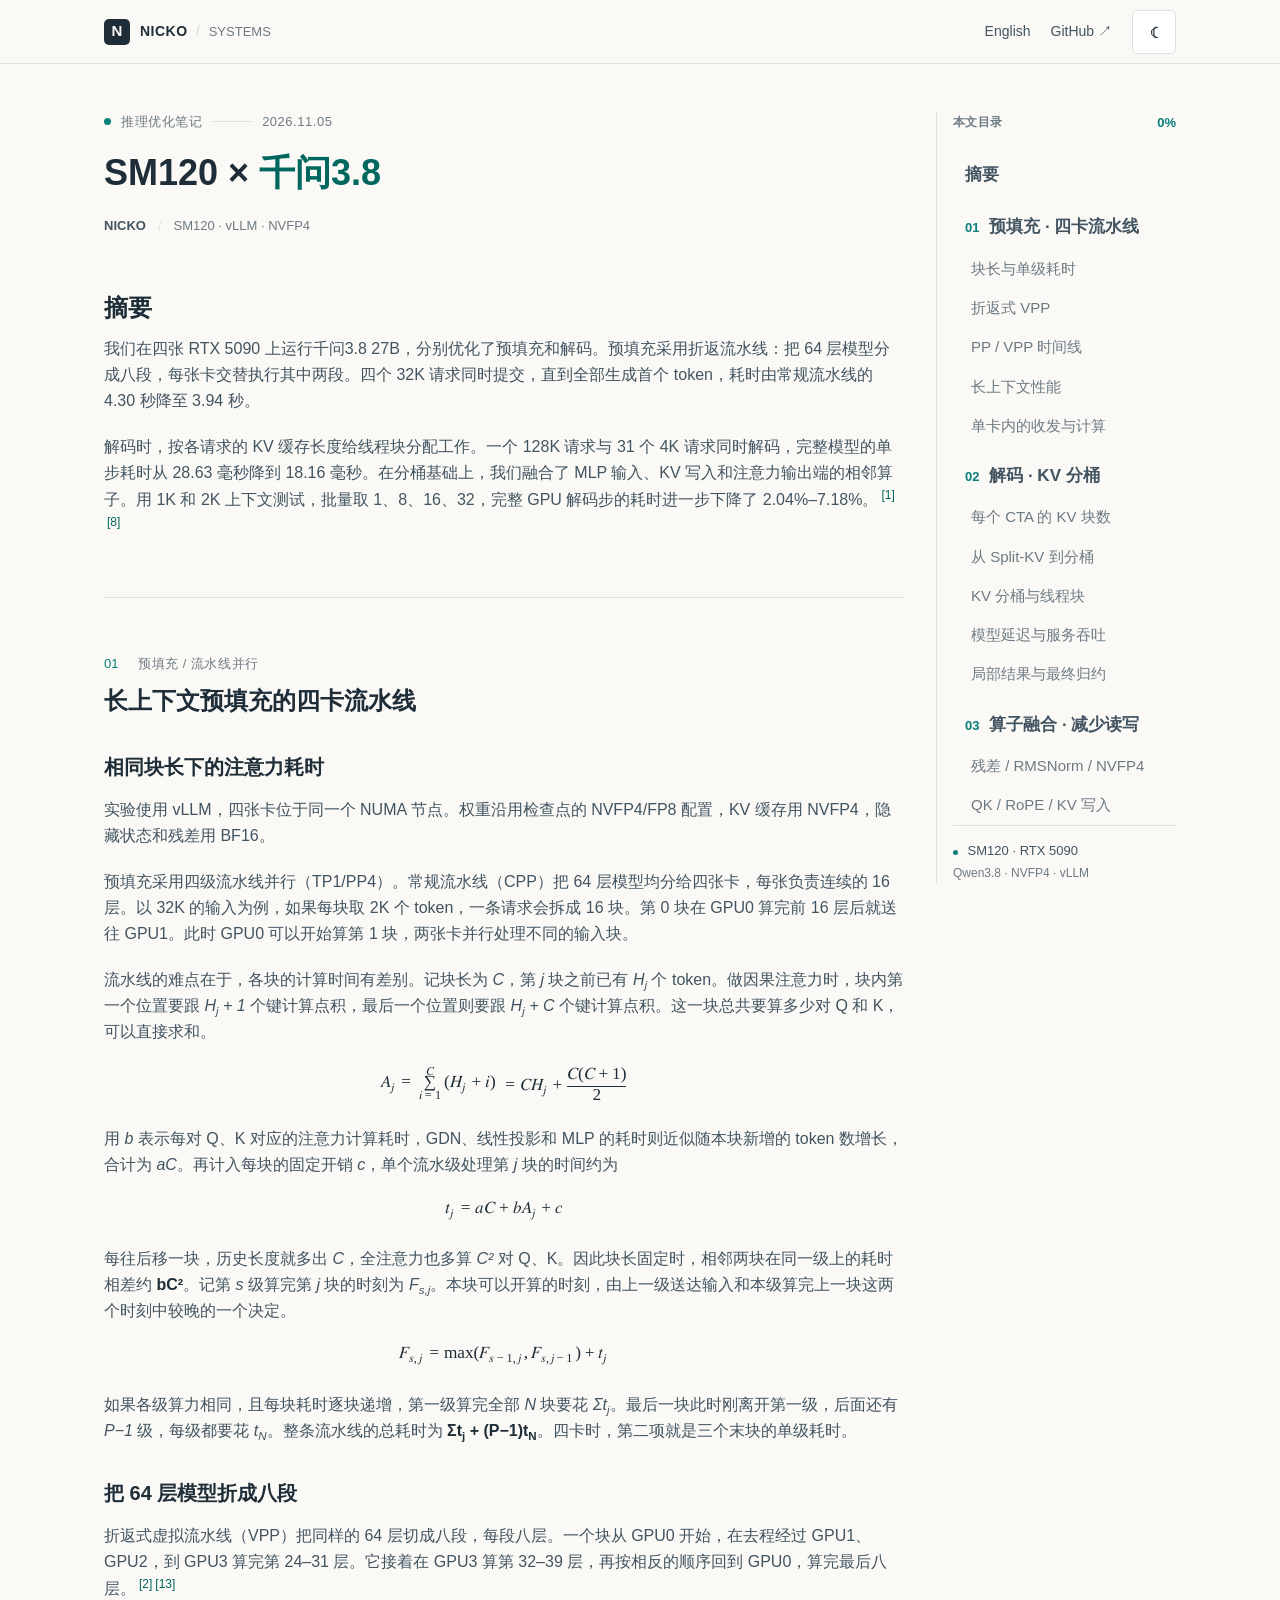
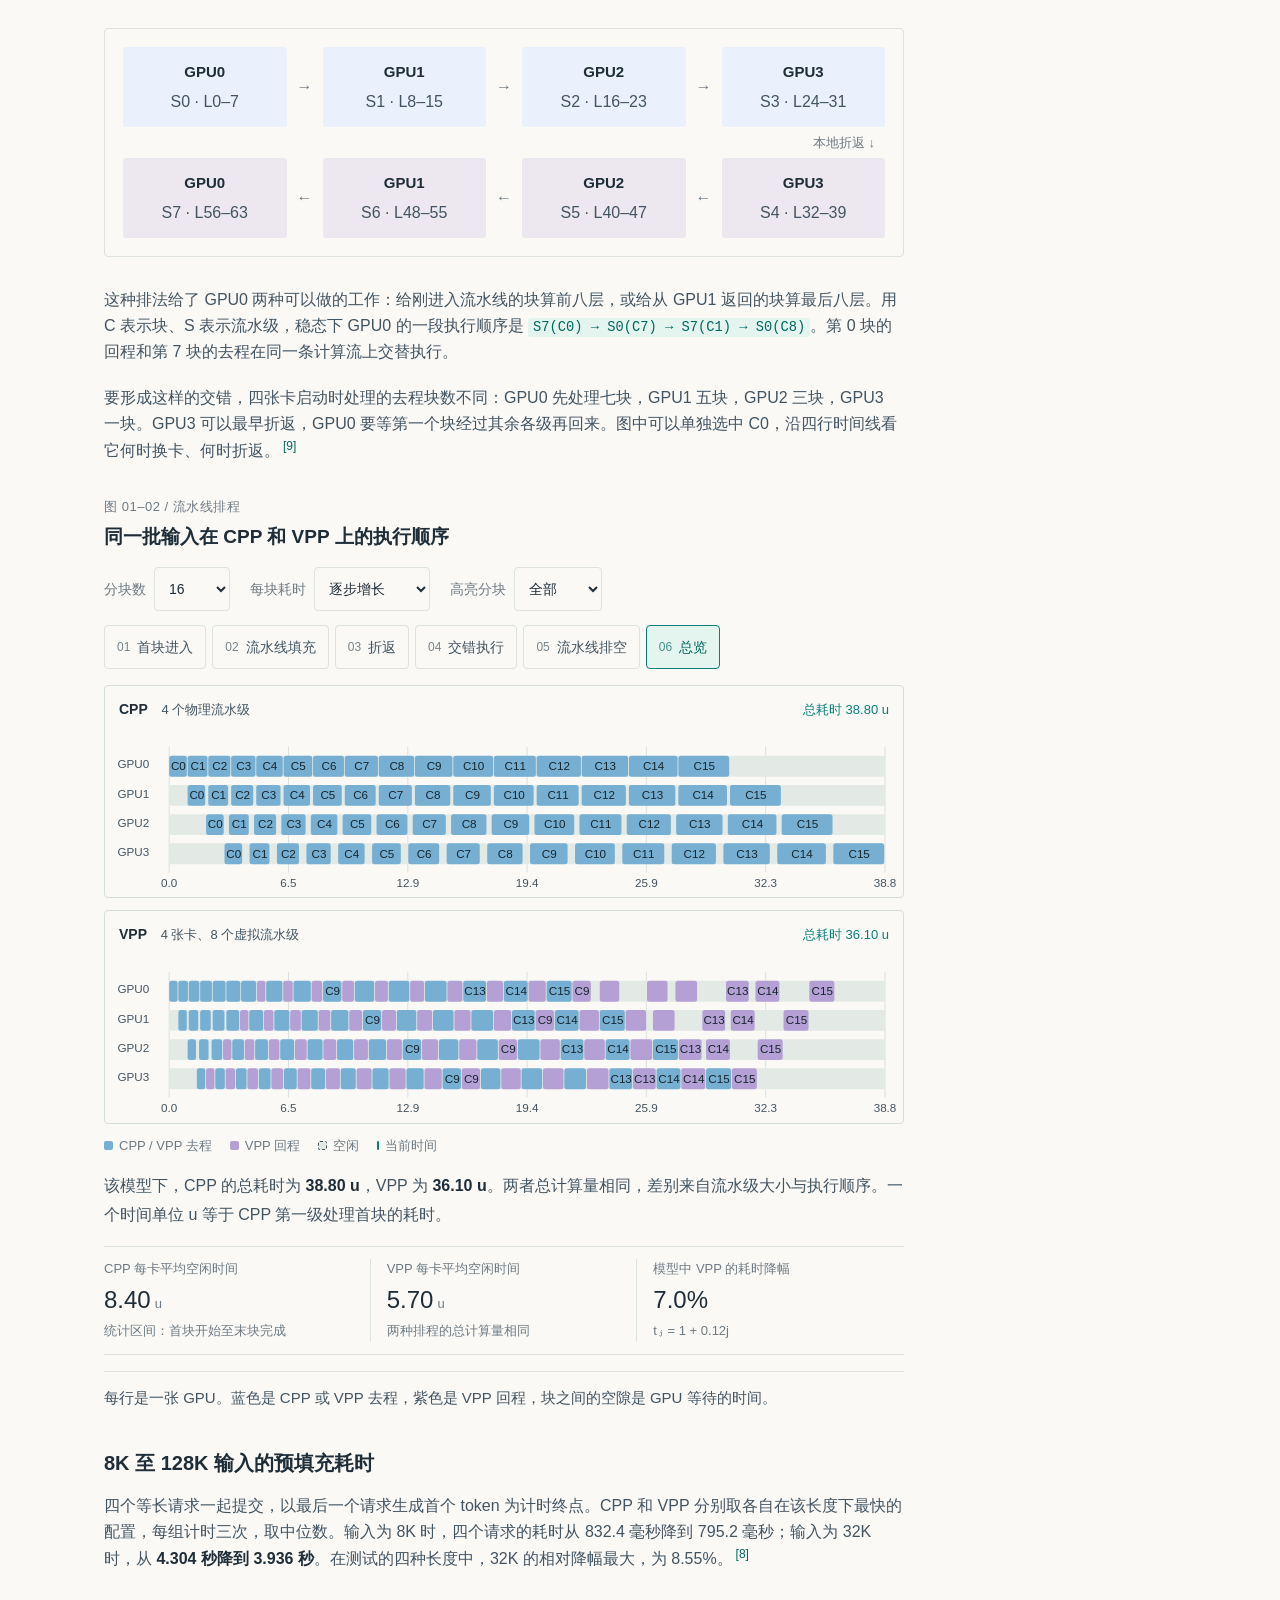
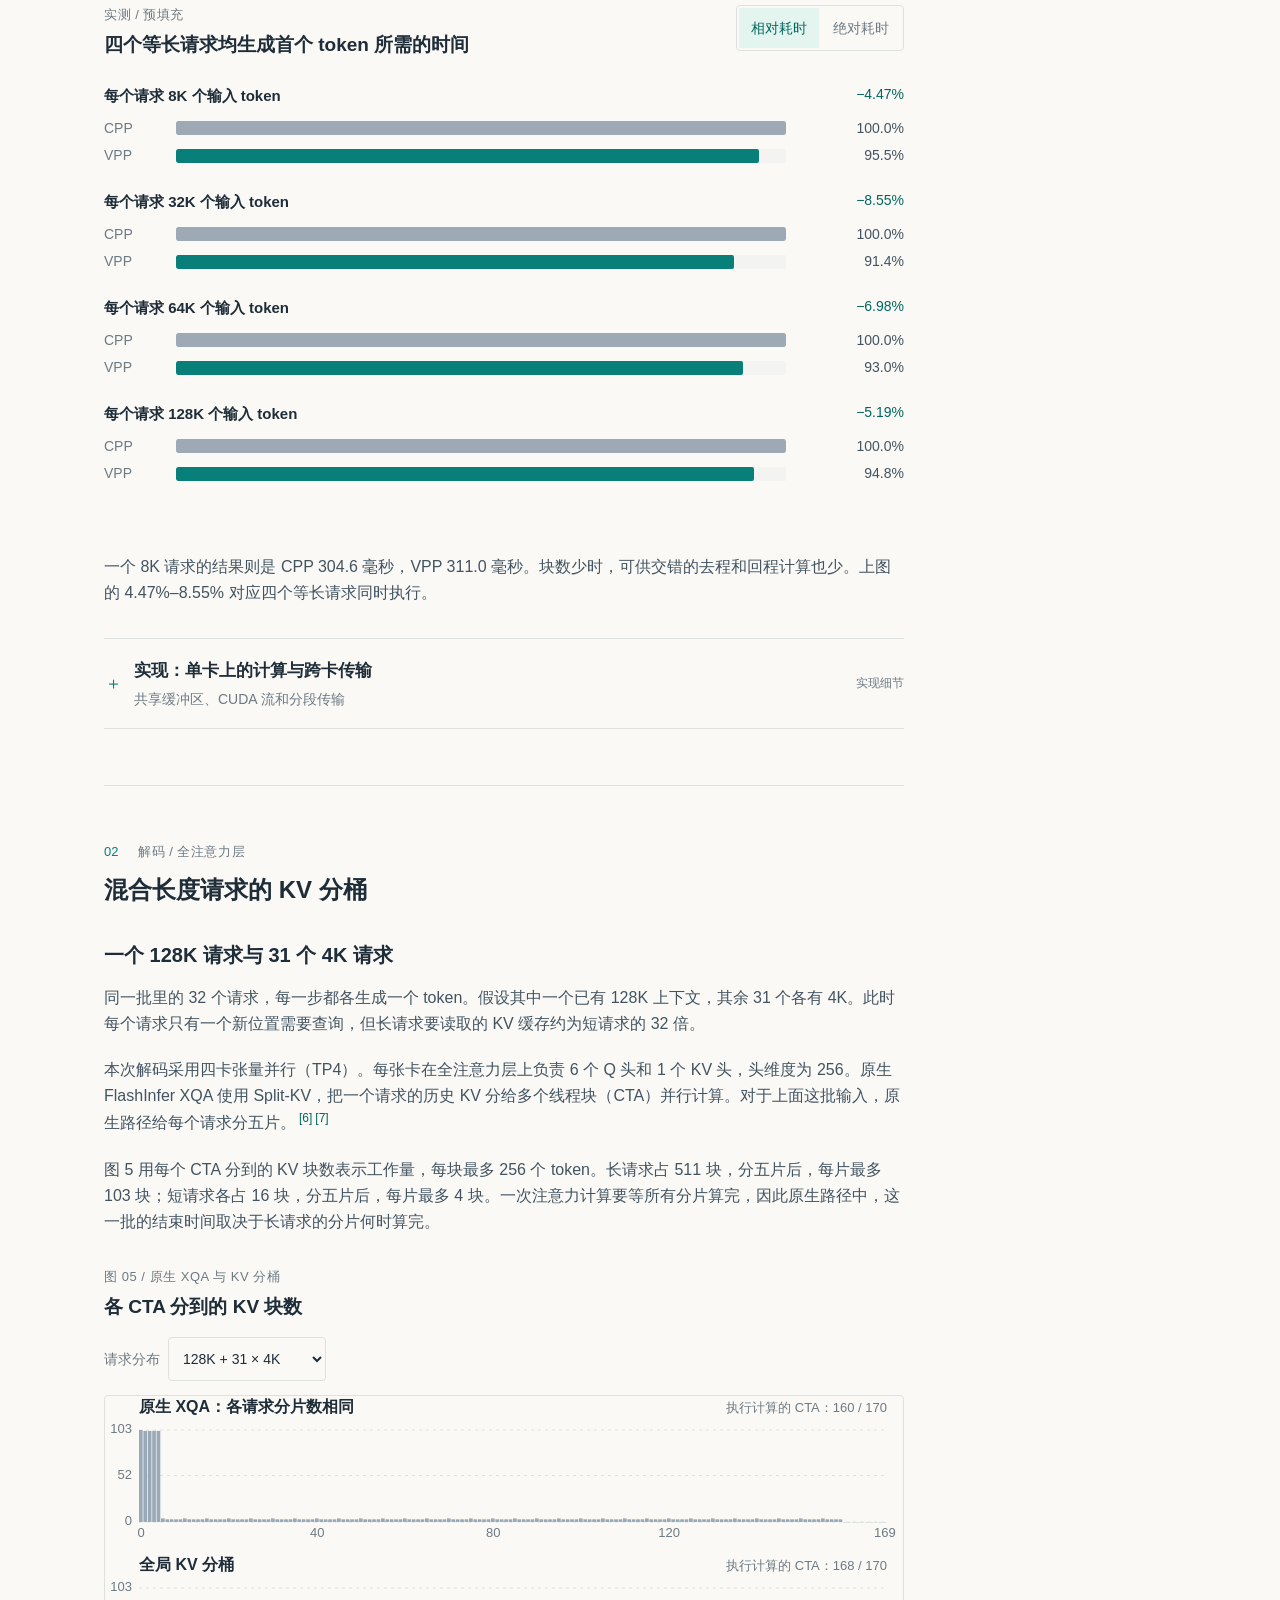
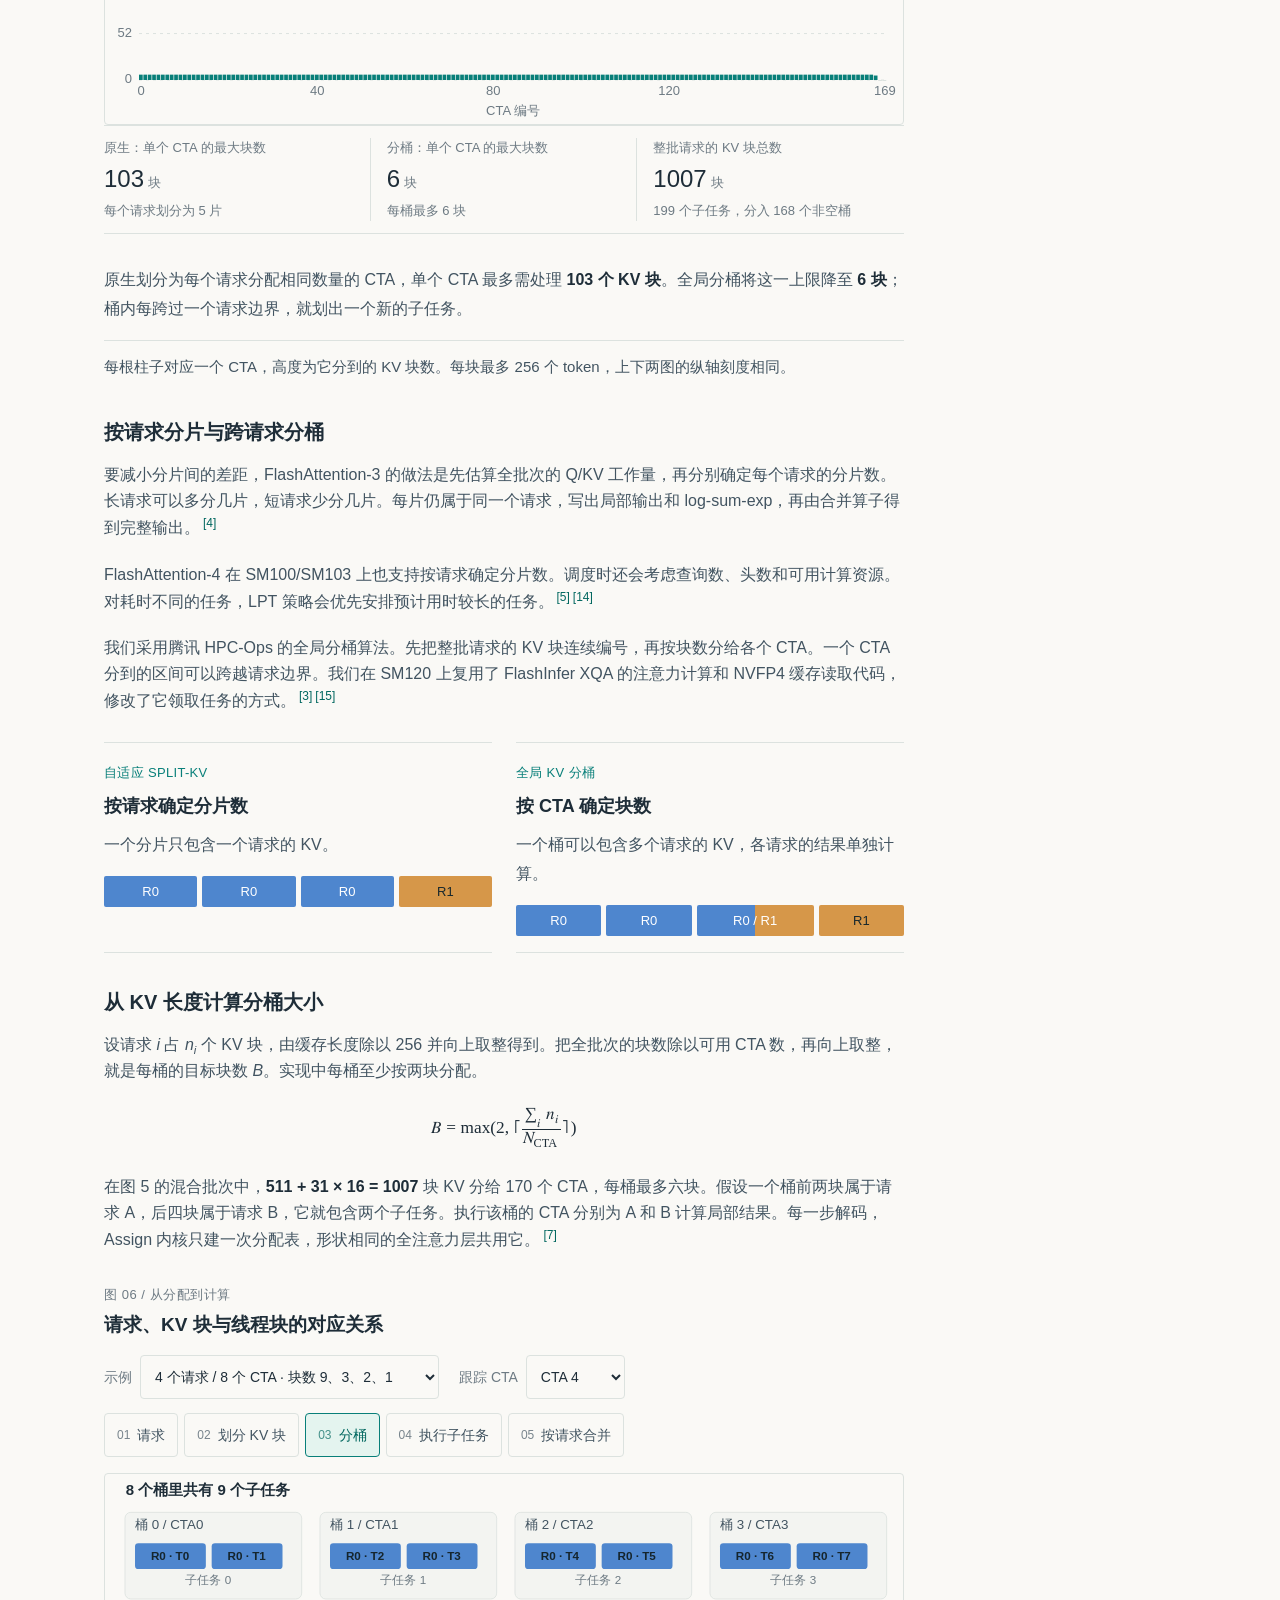
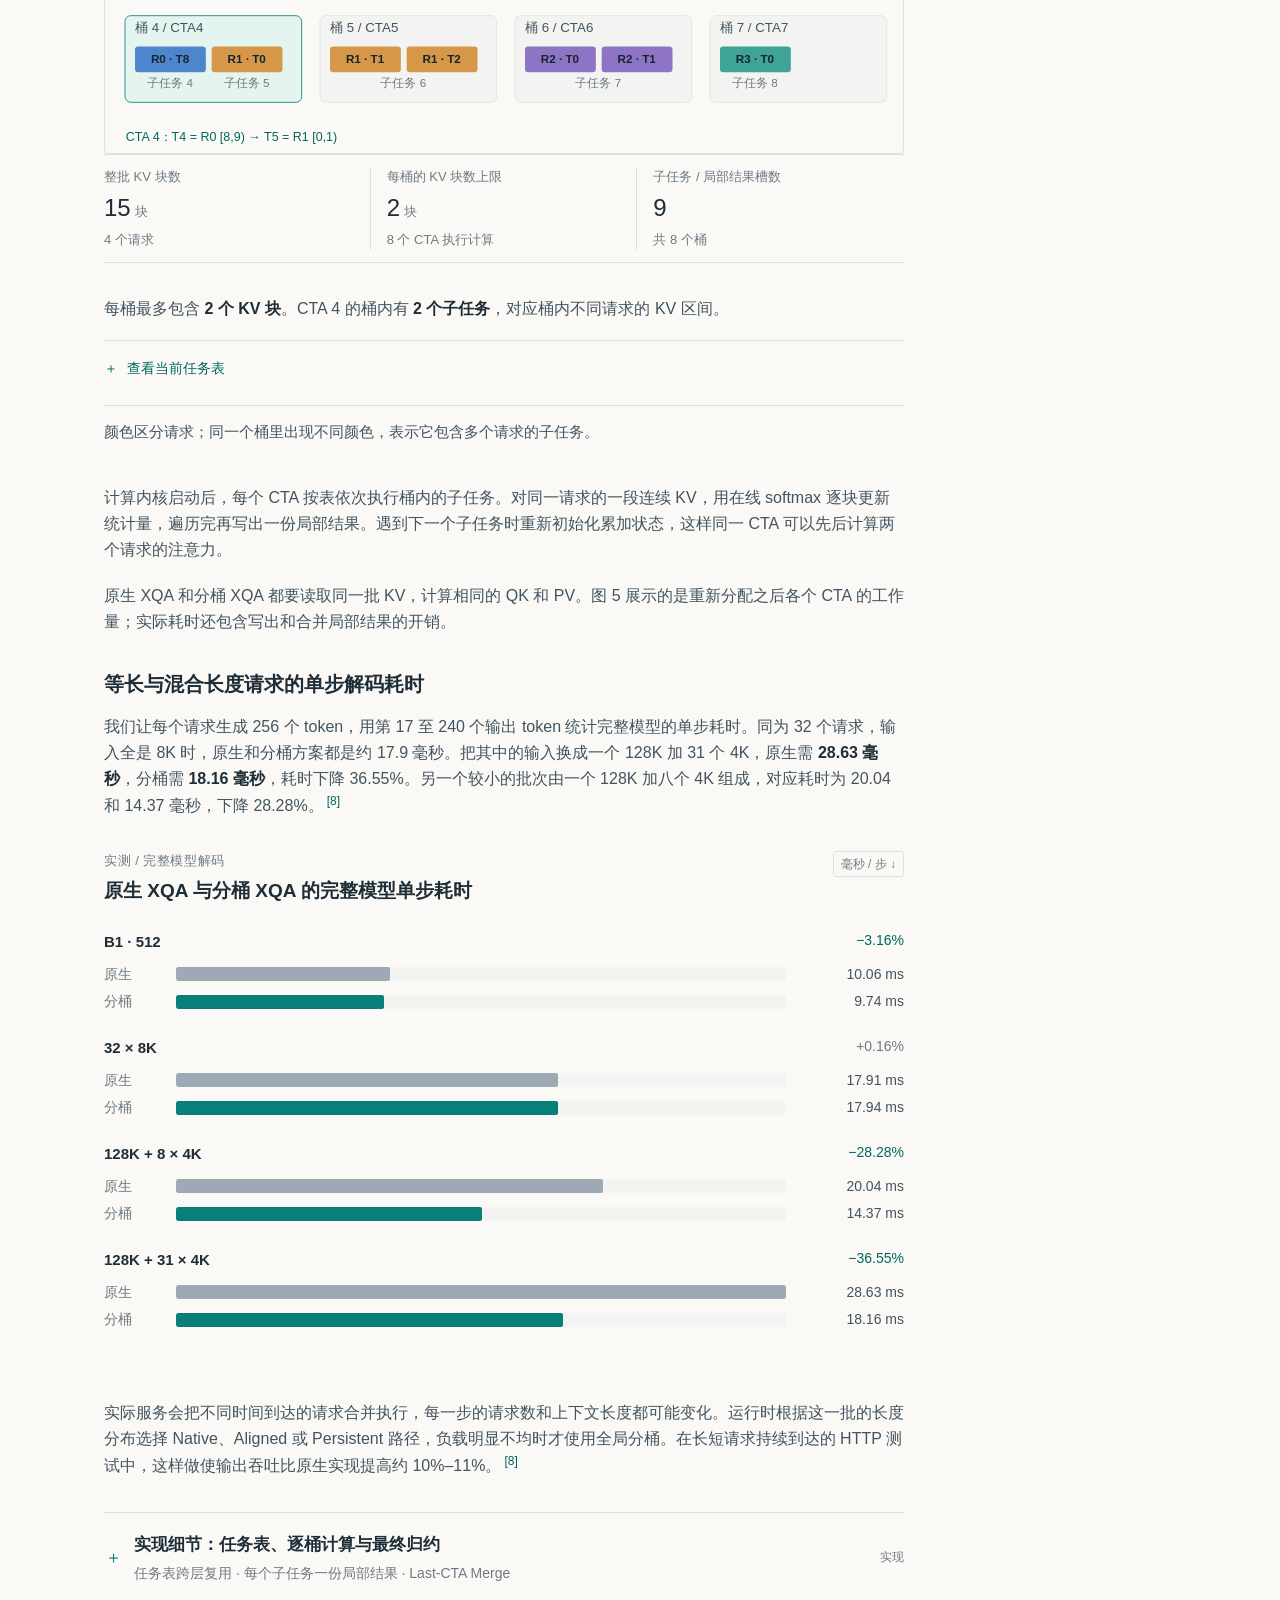
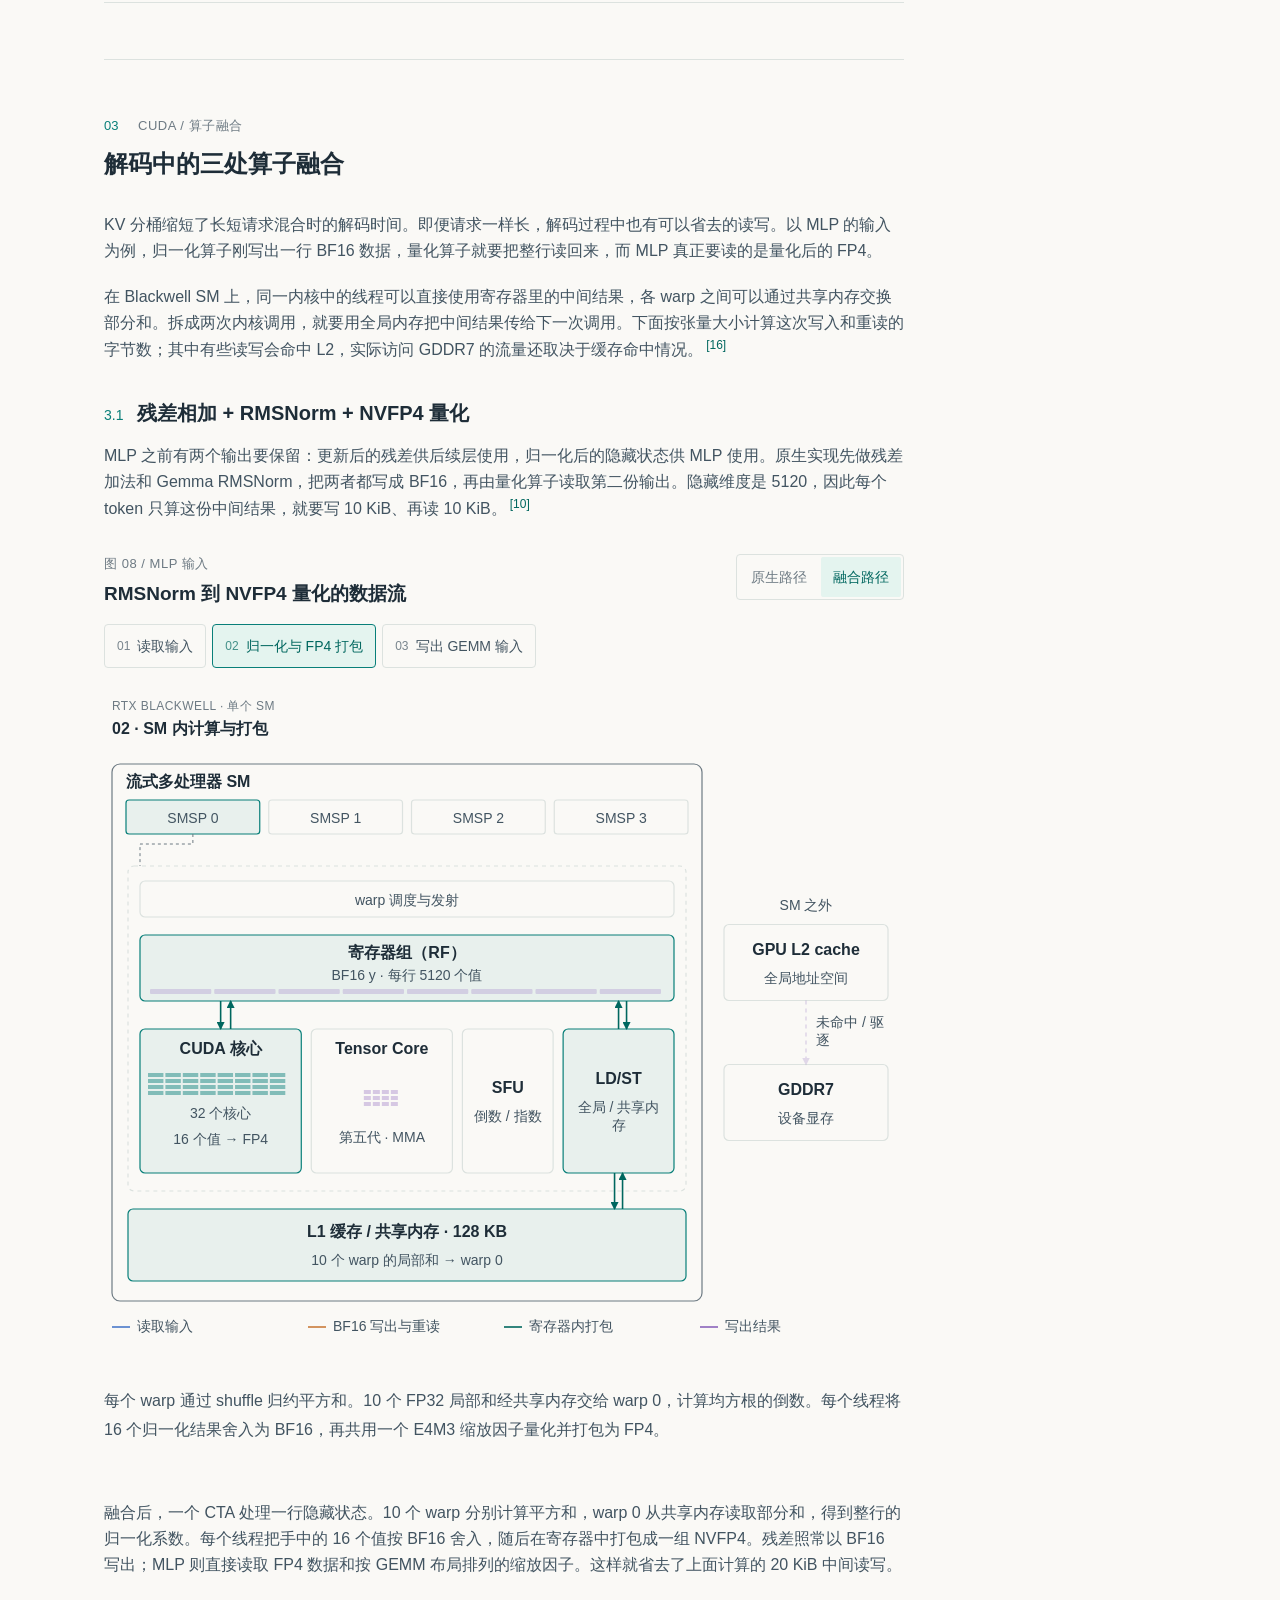
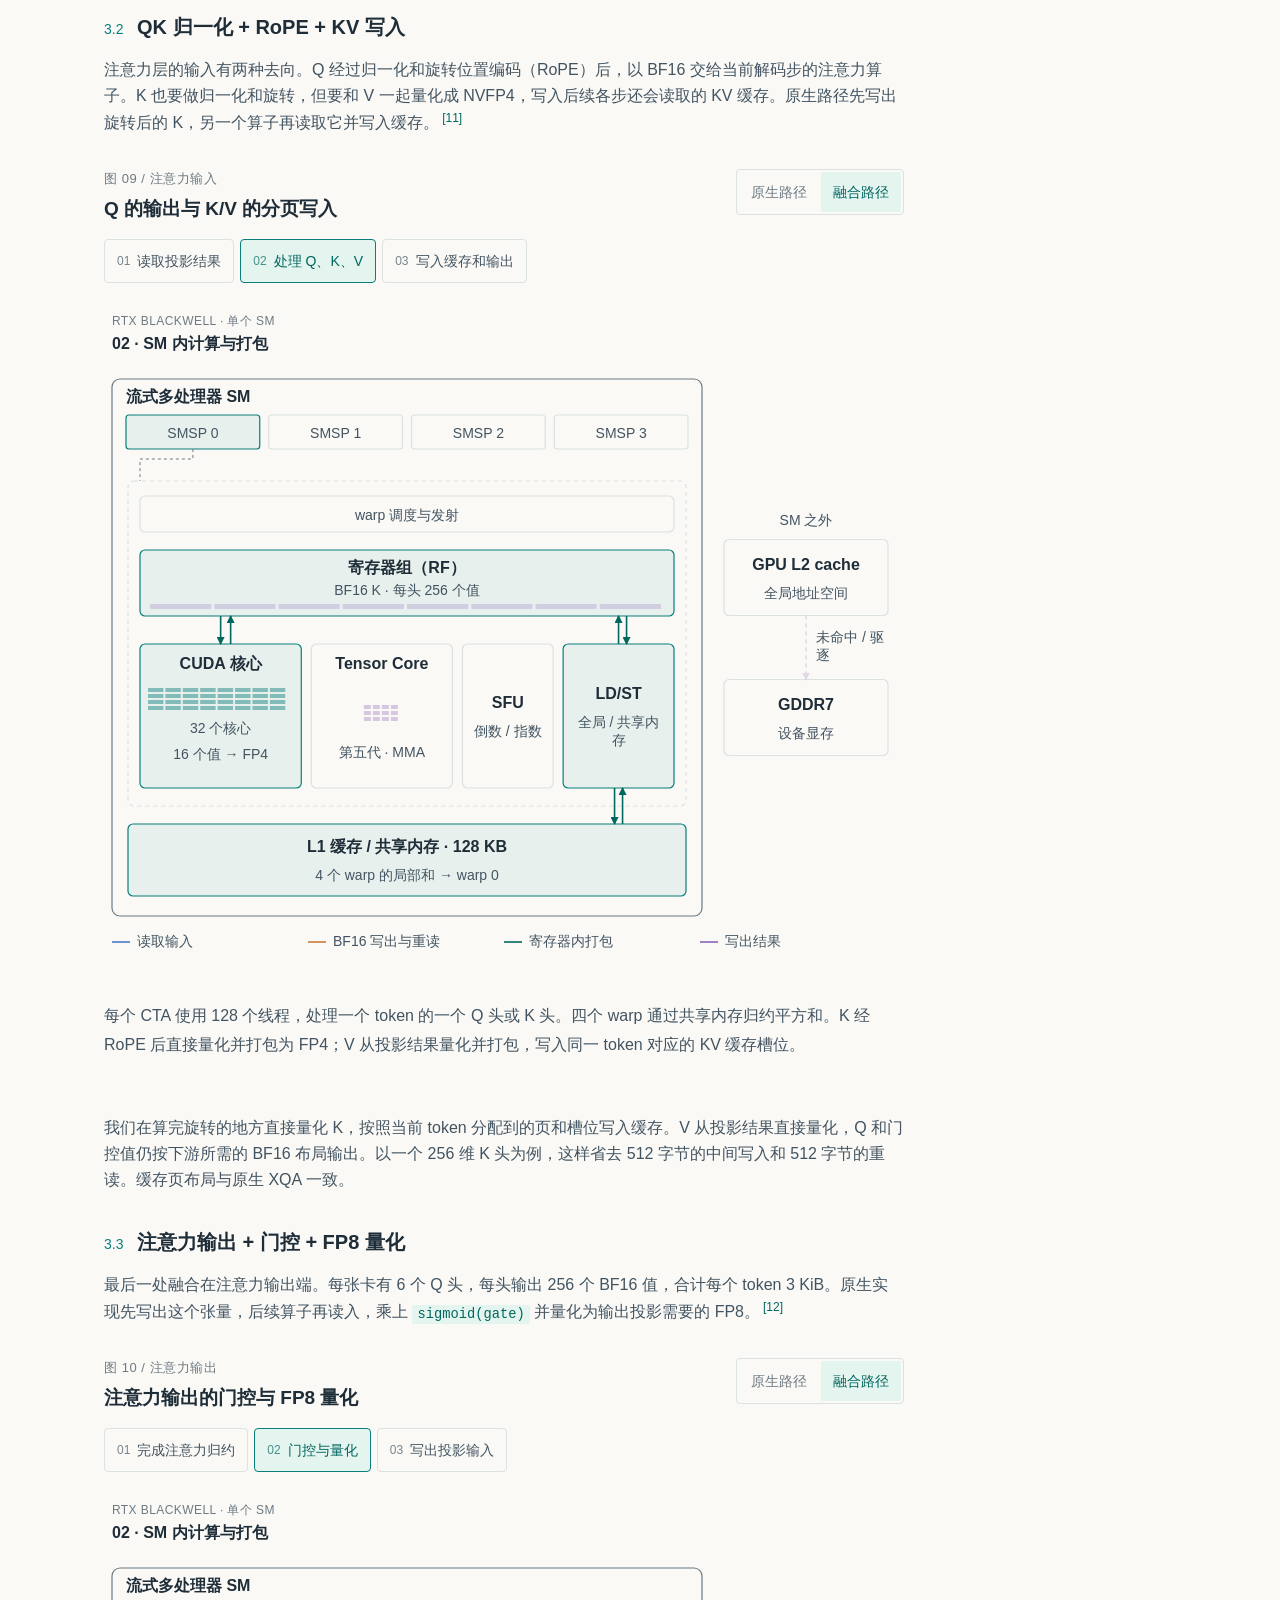
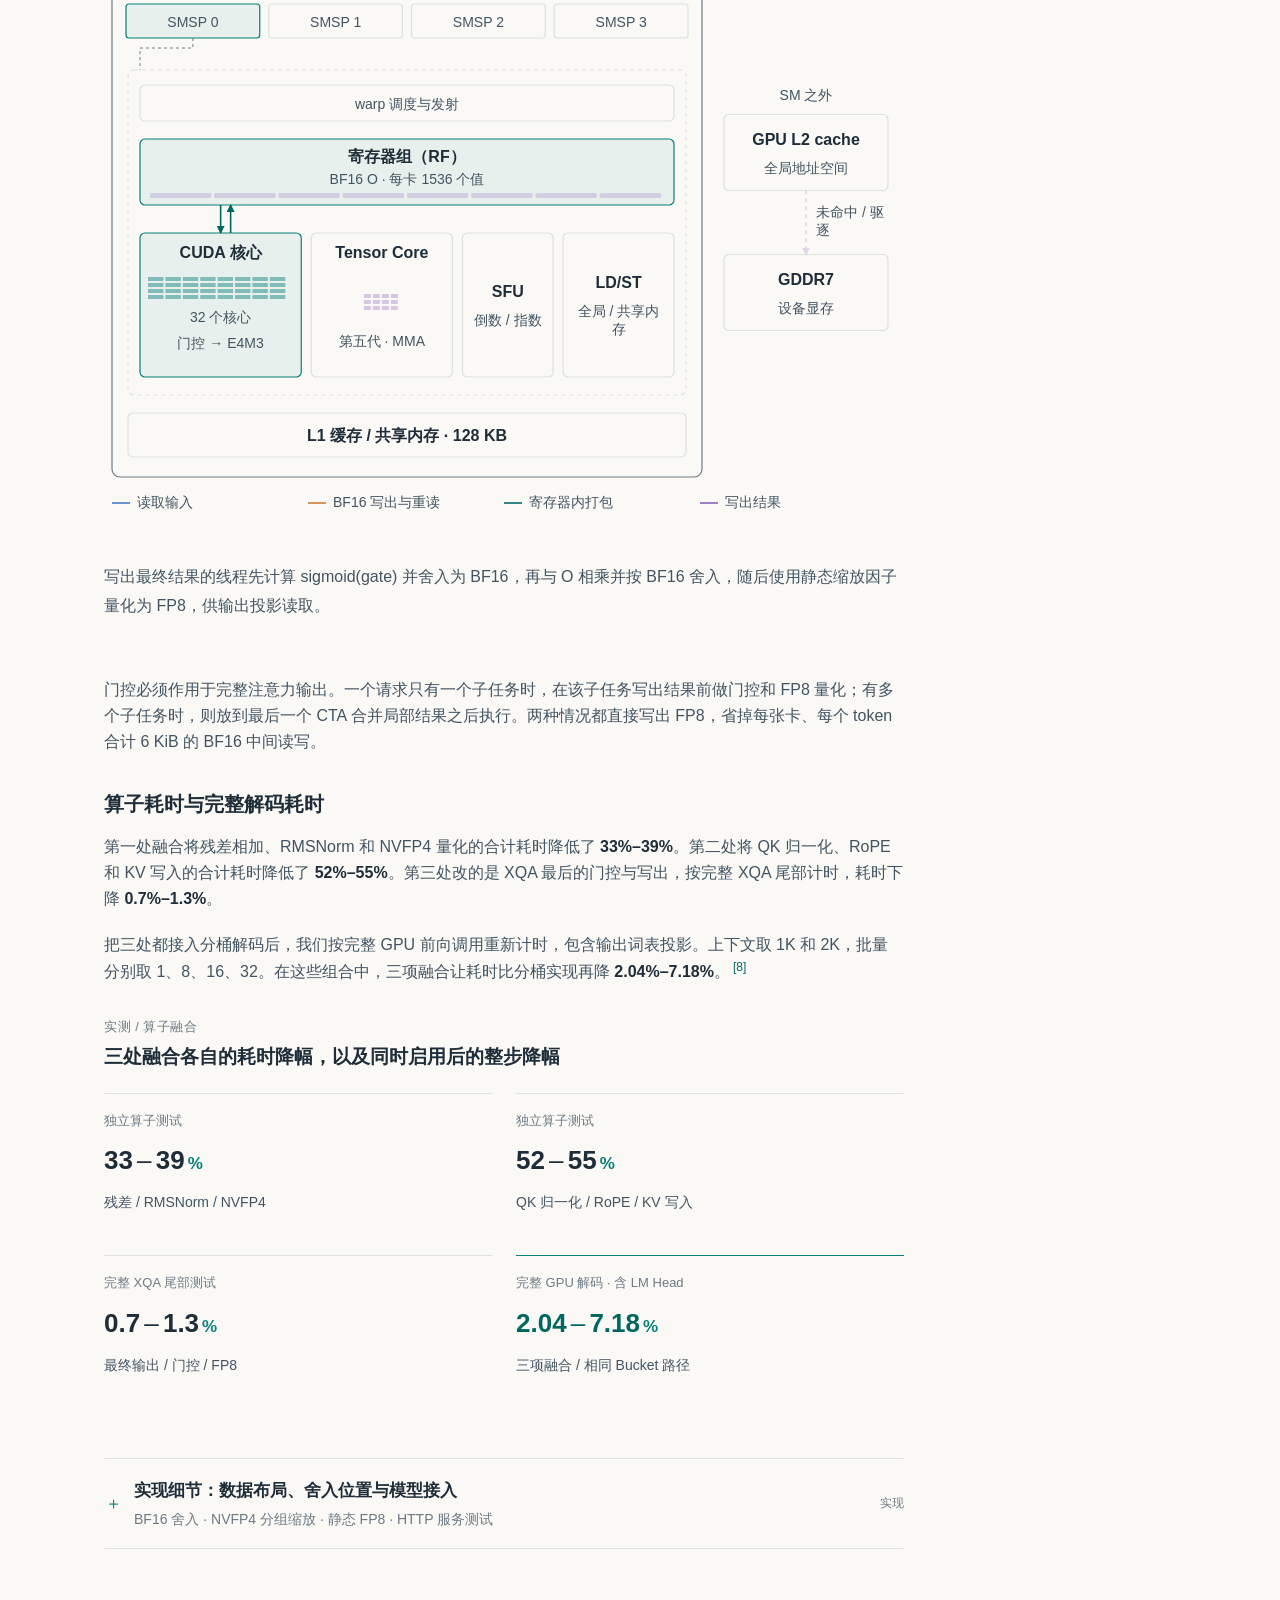
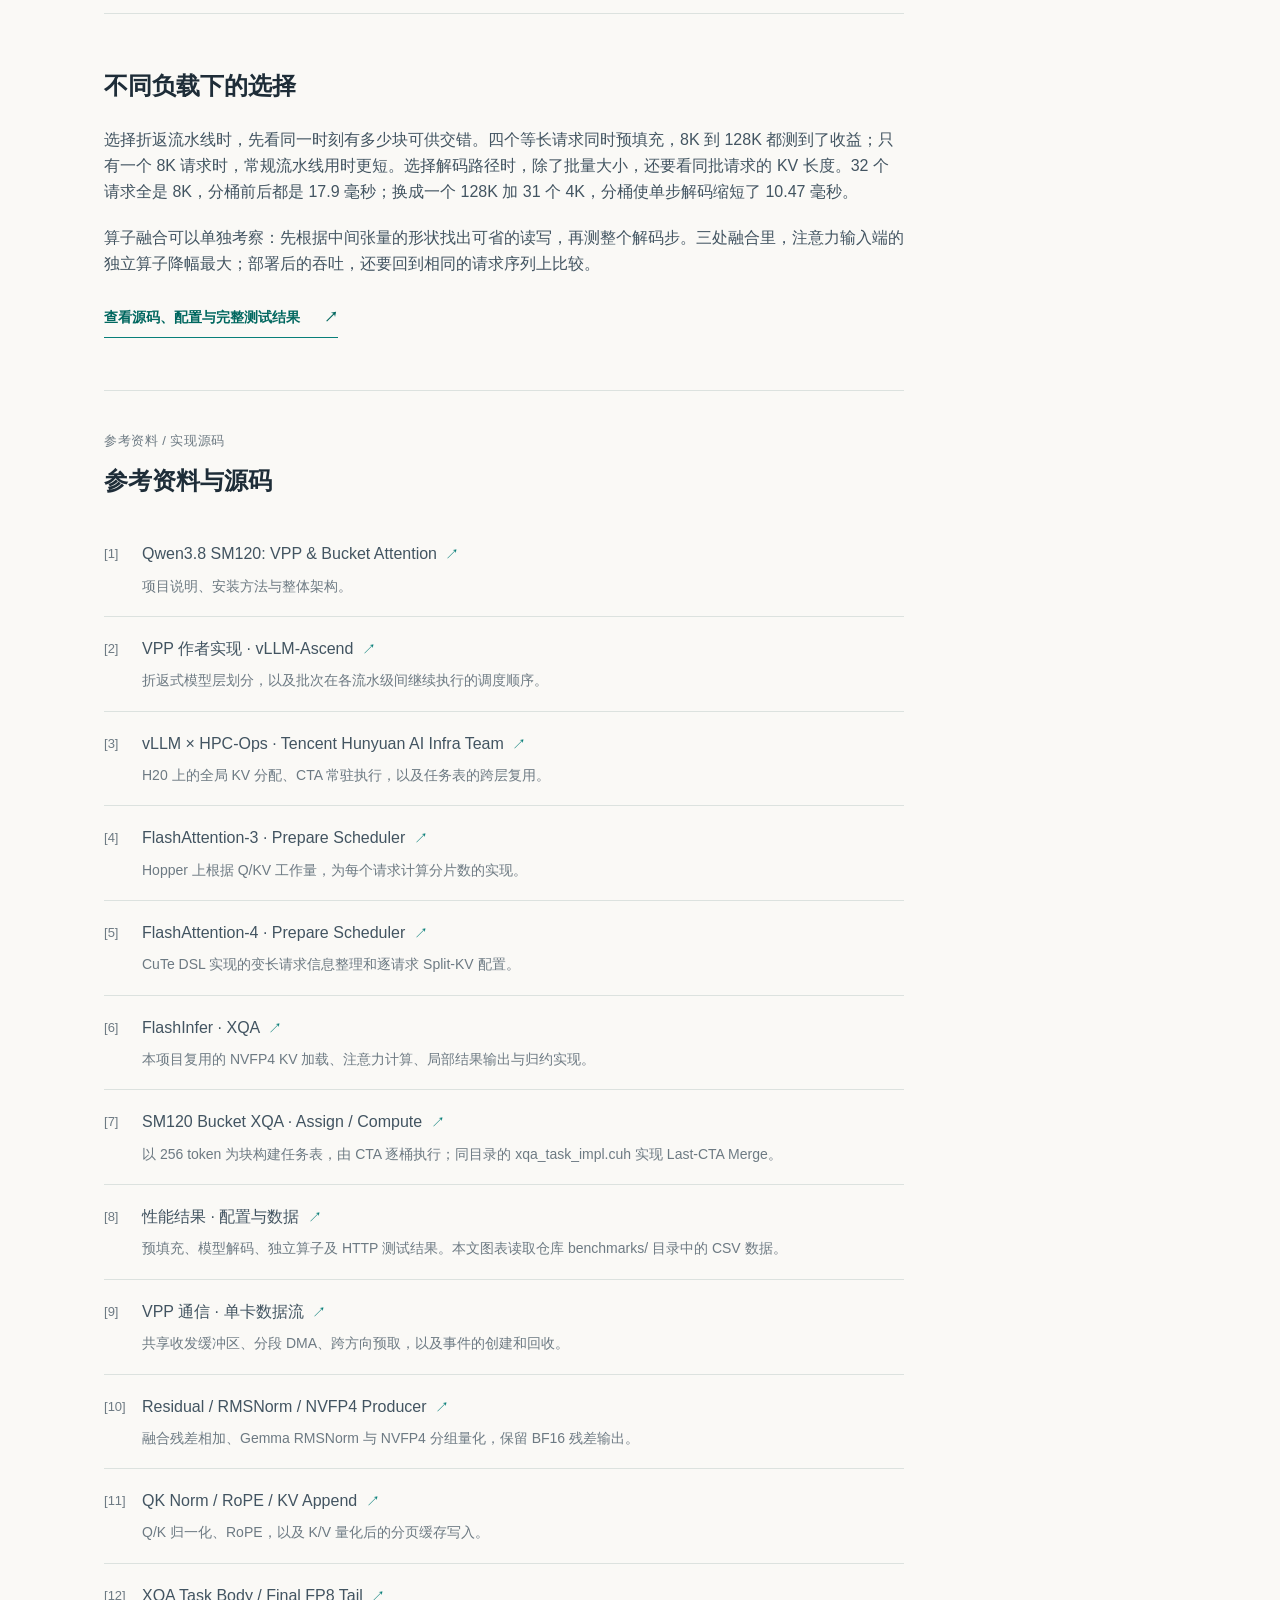
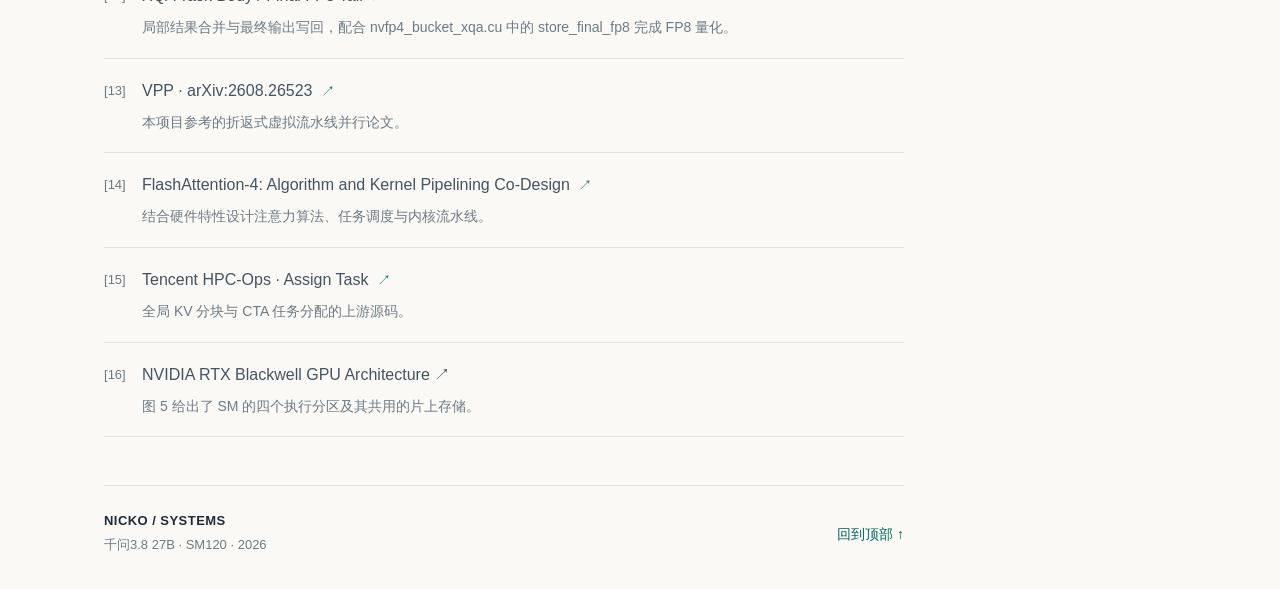
==== commit 28173110: "Shorten Chinese blog title to SM120 × 千问3.8" ====
--- a/docs/blog/zh-CN.html
+++ b/docs/blog/zh-CN.html
@@ -3,7 +3,7 @@
 <head>
 <meta charset="utf-8"><meta name="viewport" content="width=device-width,initial-scale=1">
 <meta name="color-scheme" content="light dark"><meta name="theme-color" content="#faf9f6">
-<title>四张 RTX 5090 跑千问3.8 27B：从流水线调度到算子融合</title><meta name="description" content="四张 RTX 5090 上的千问3.8 27B 推理实测：折返流水线缩短长输入的预填充时间，KV 分桶均衡混合长度请求的解码负载，三个 CUDA 融合算子减少中间张量读写。">
+<title>SM120 × 千问3.8</title><meta name="description" content="四张 RTX 5090 上的千问3.8 27B 推理实测：折返流水线缩短长输入的预填充时间，KV 分桶均衡混合长度请求的解码负载，三个 CUDA 融合算子减少中间张量读写。">
 <link rel="alternate" hreflang="en" href="index.html">
 <link rel="alternate" hreflang="zh-CN" href="zh-CN.html">
 <script>
@@ -3065,7 +3065,7 @@
 <main id="article" tabindex="-1">
   <header class="hero" id="top">
     <div class="eyebrow"><span class="dot"></span> 推理优化笔记 <span class="eyebrow-line"></span> <time datetime="2026-11-05">2026.11.05</time></div>
-    <h1>四张 RTX 5090 <span class="title-phrase">跑<span class="hero-accent">千问3.8 27B</span>：</span><wbr><span class="title-phrase">从流水线调度</span><span class="title-phrase">到算子融合</span></h1>
+    <h1>SM120 × <span class="hero-accent">千问3.8</span></h1>
     <div class="hero-meta"><span>NICKO</span><span class="meta-divider">/</span><span>SM120 · vLLM · NVFP4</span></div>
   </header>
   <section class="prose intro" id="intro" aria-labelledby="abstract-heading">
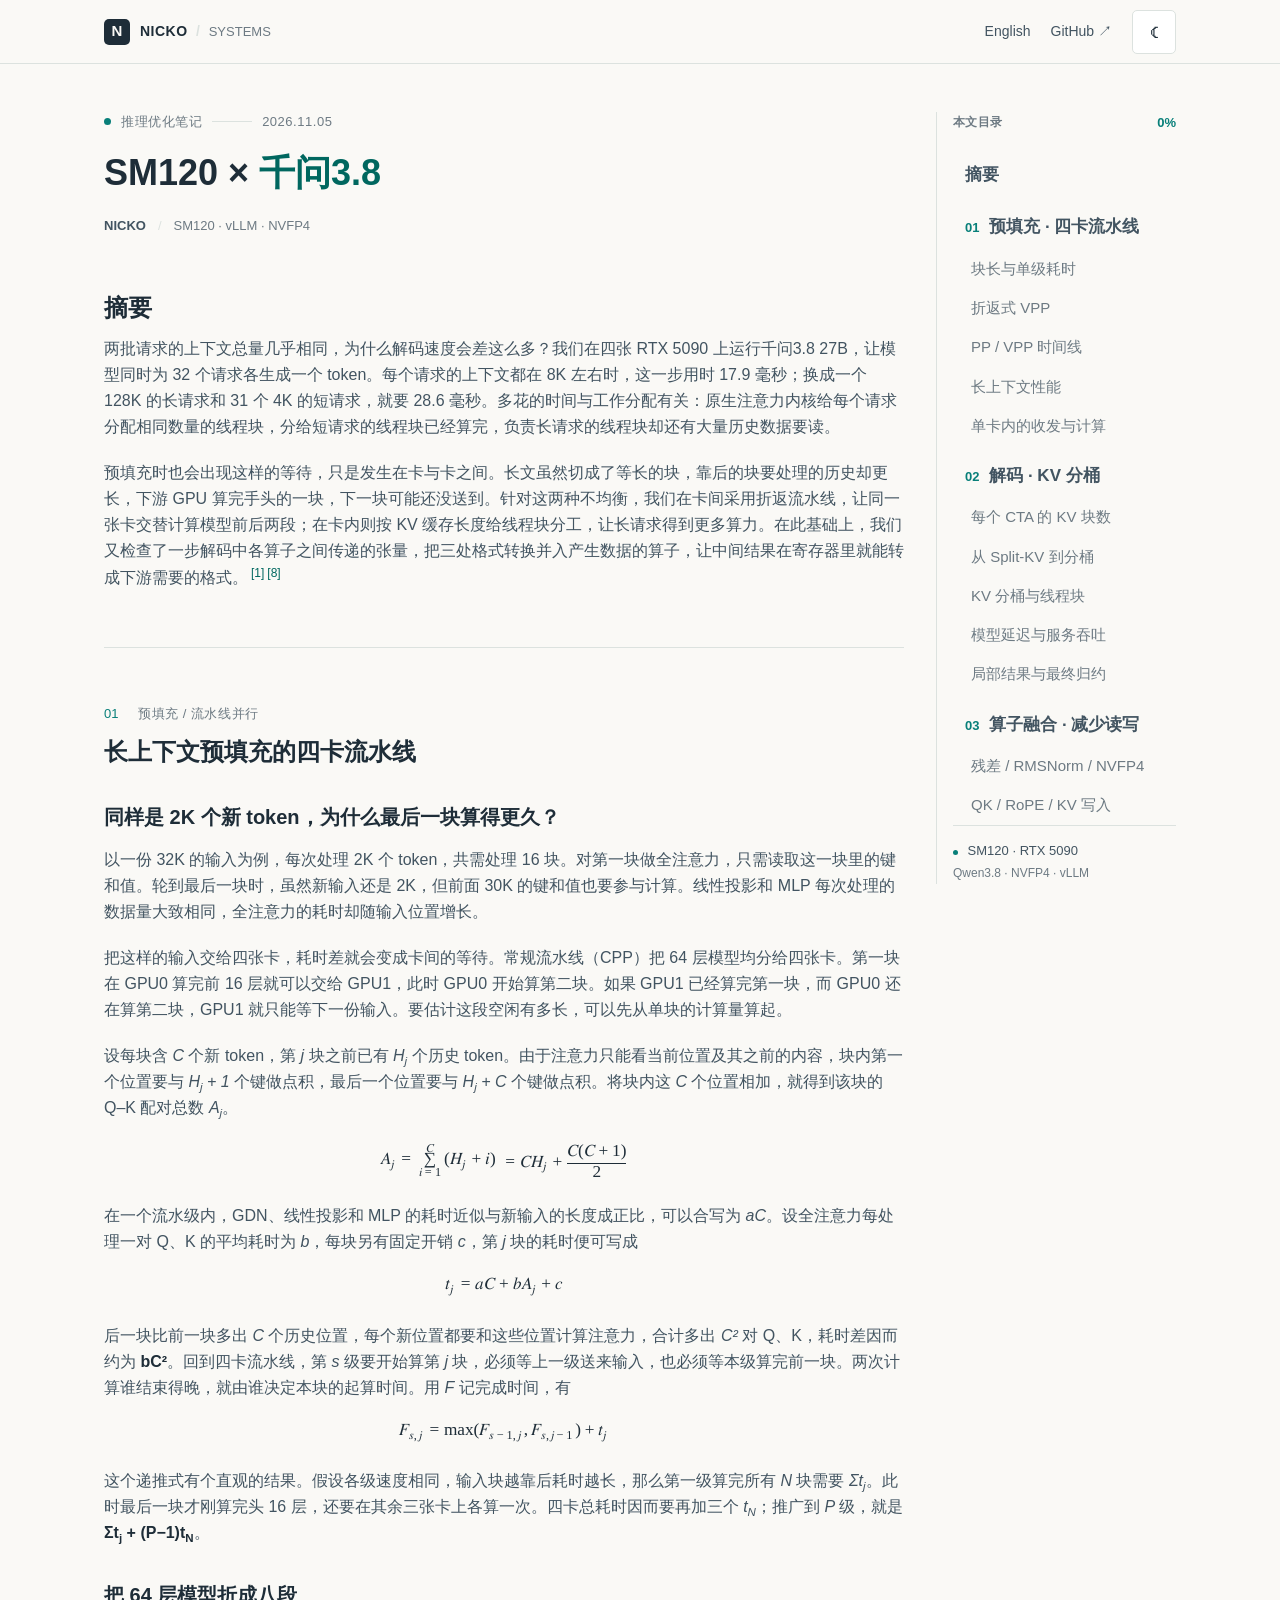
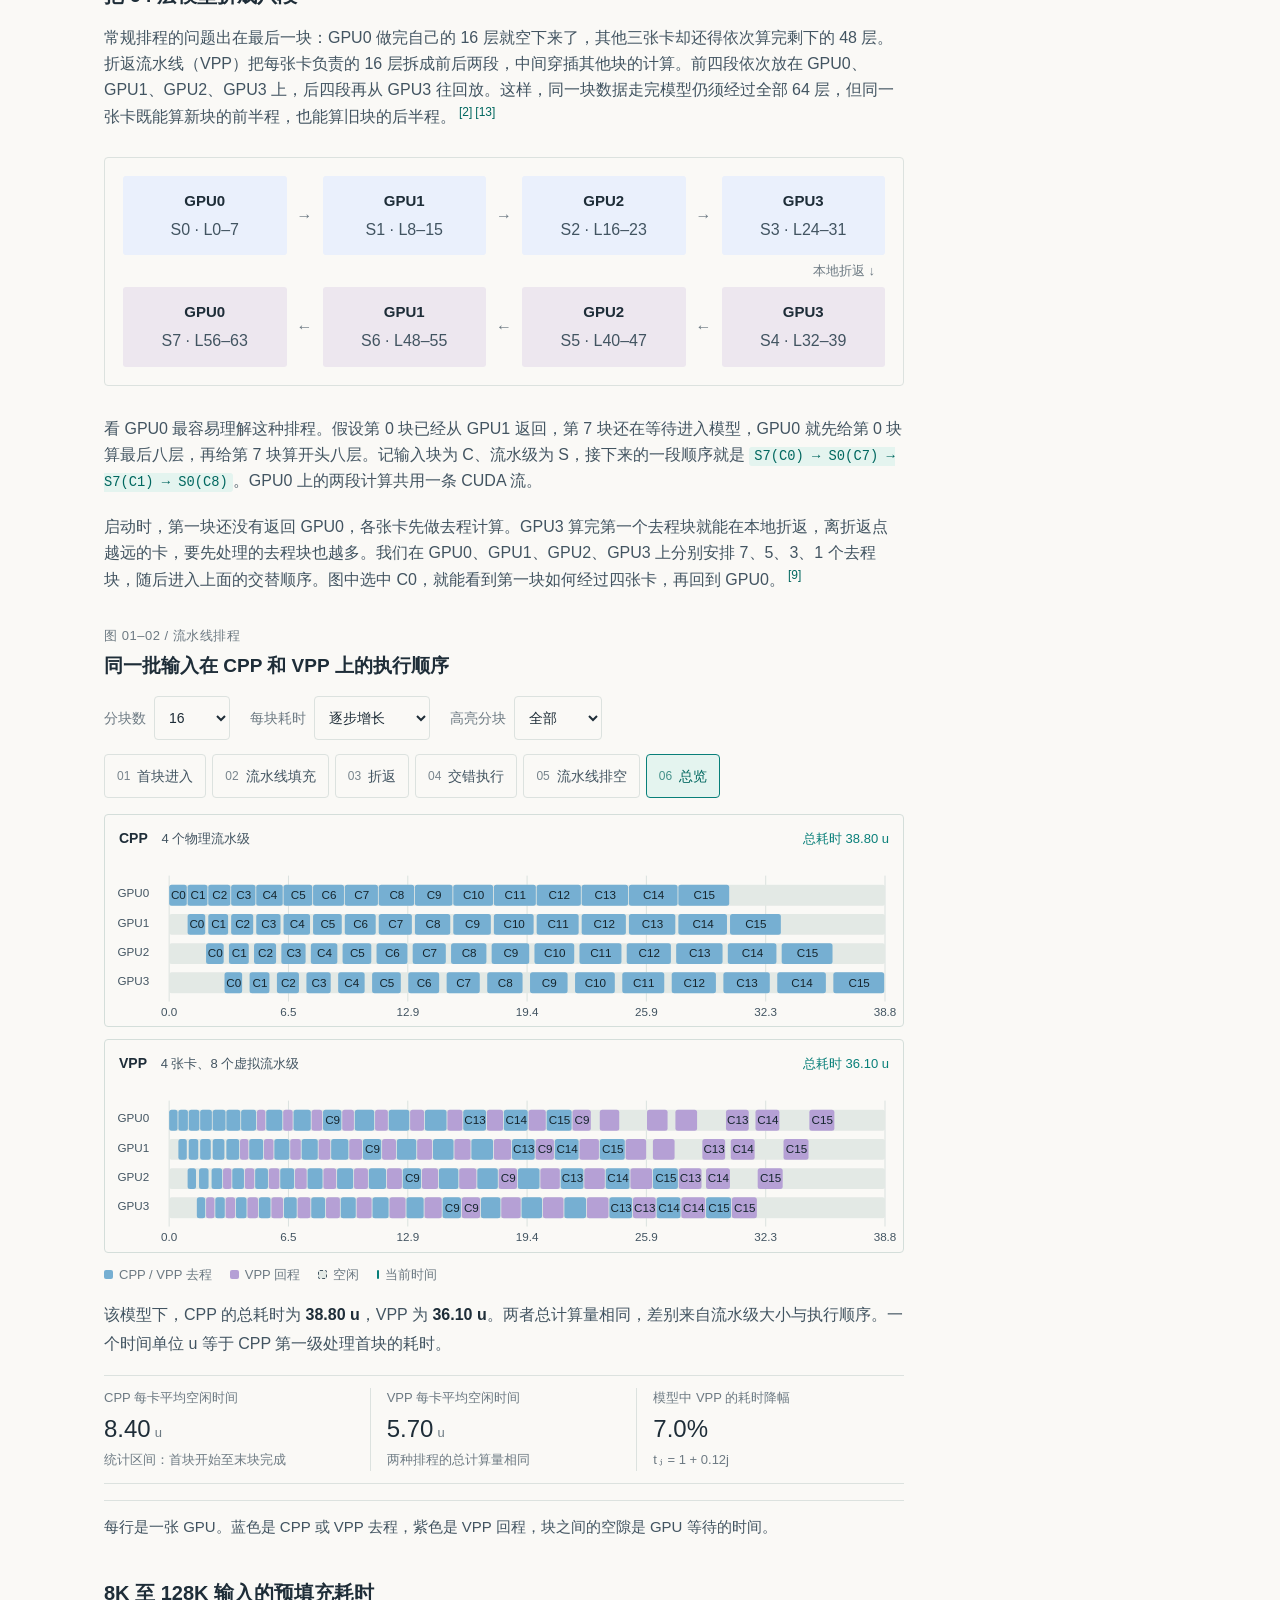
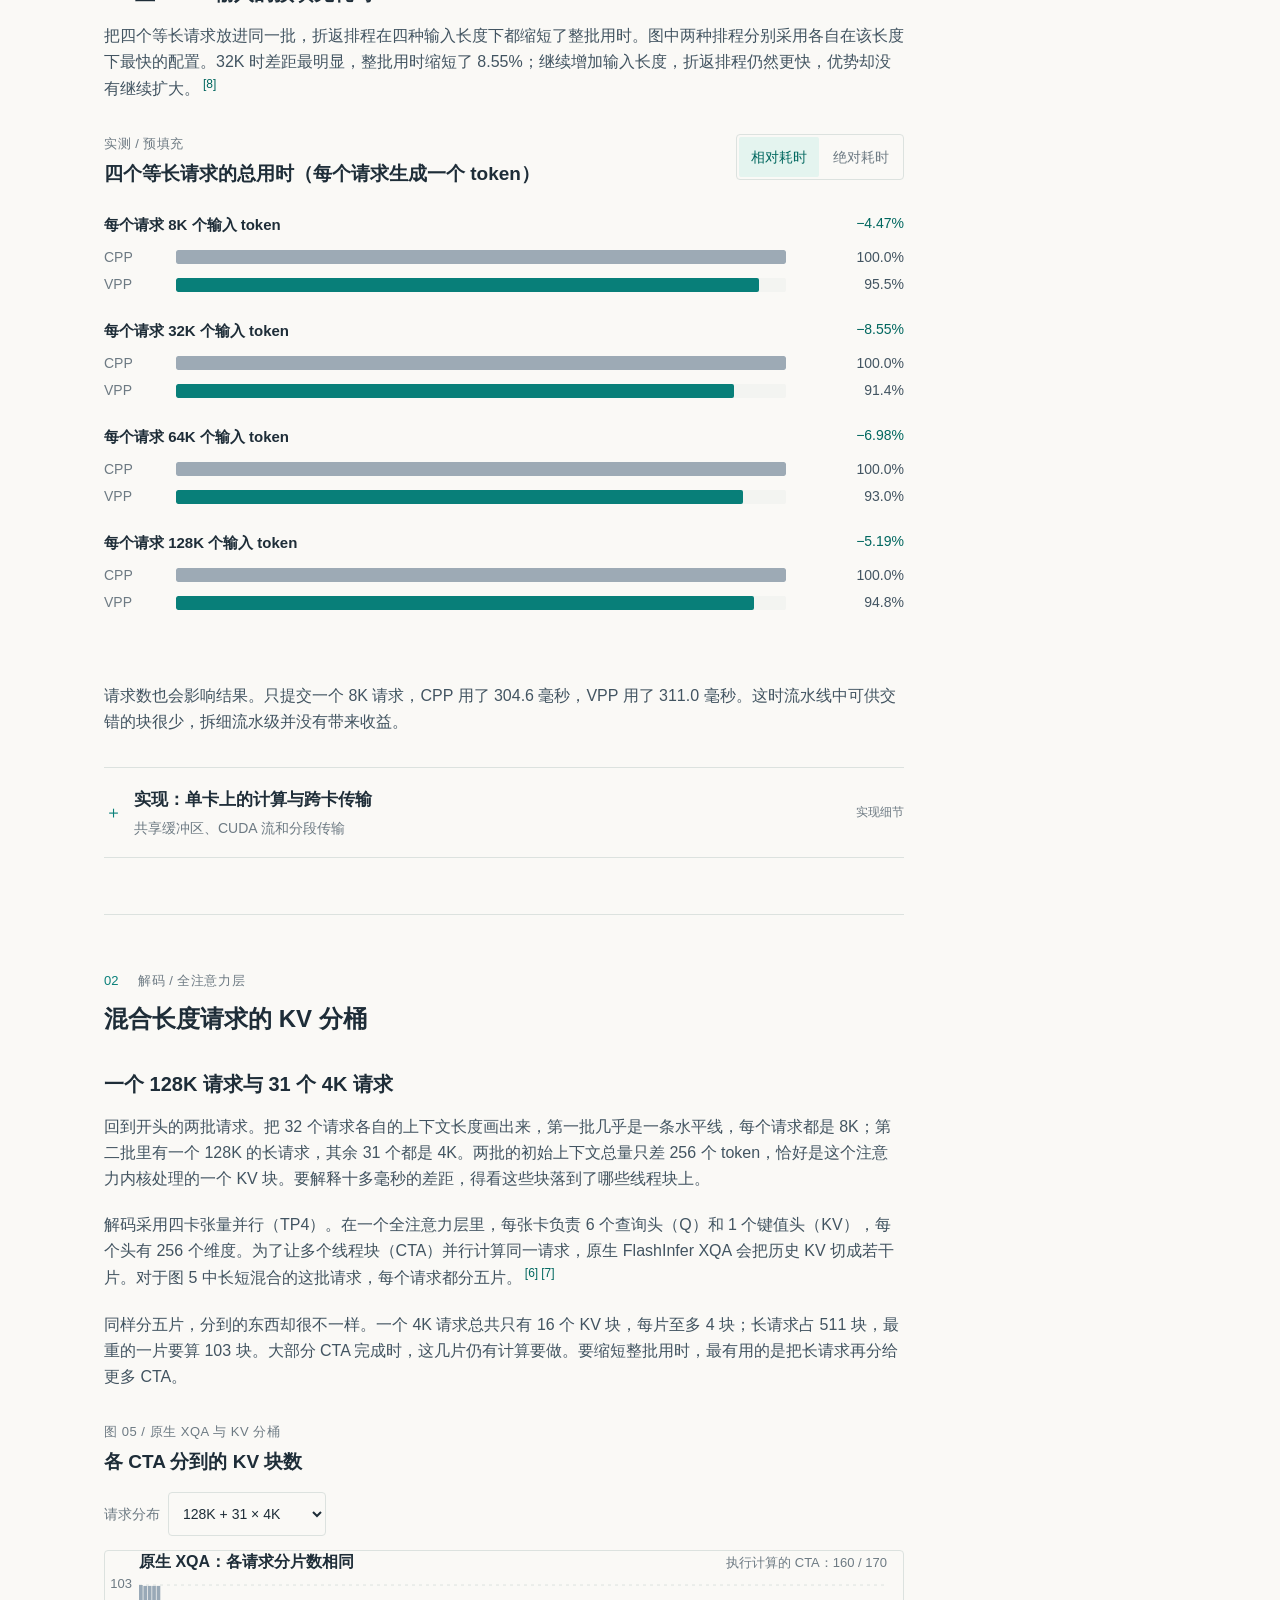
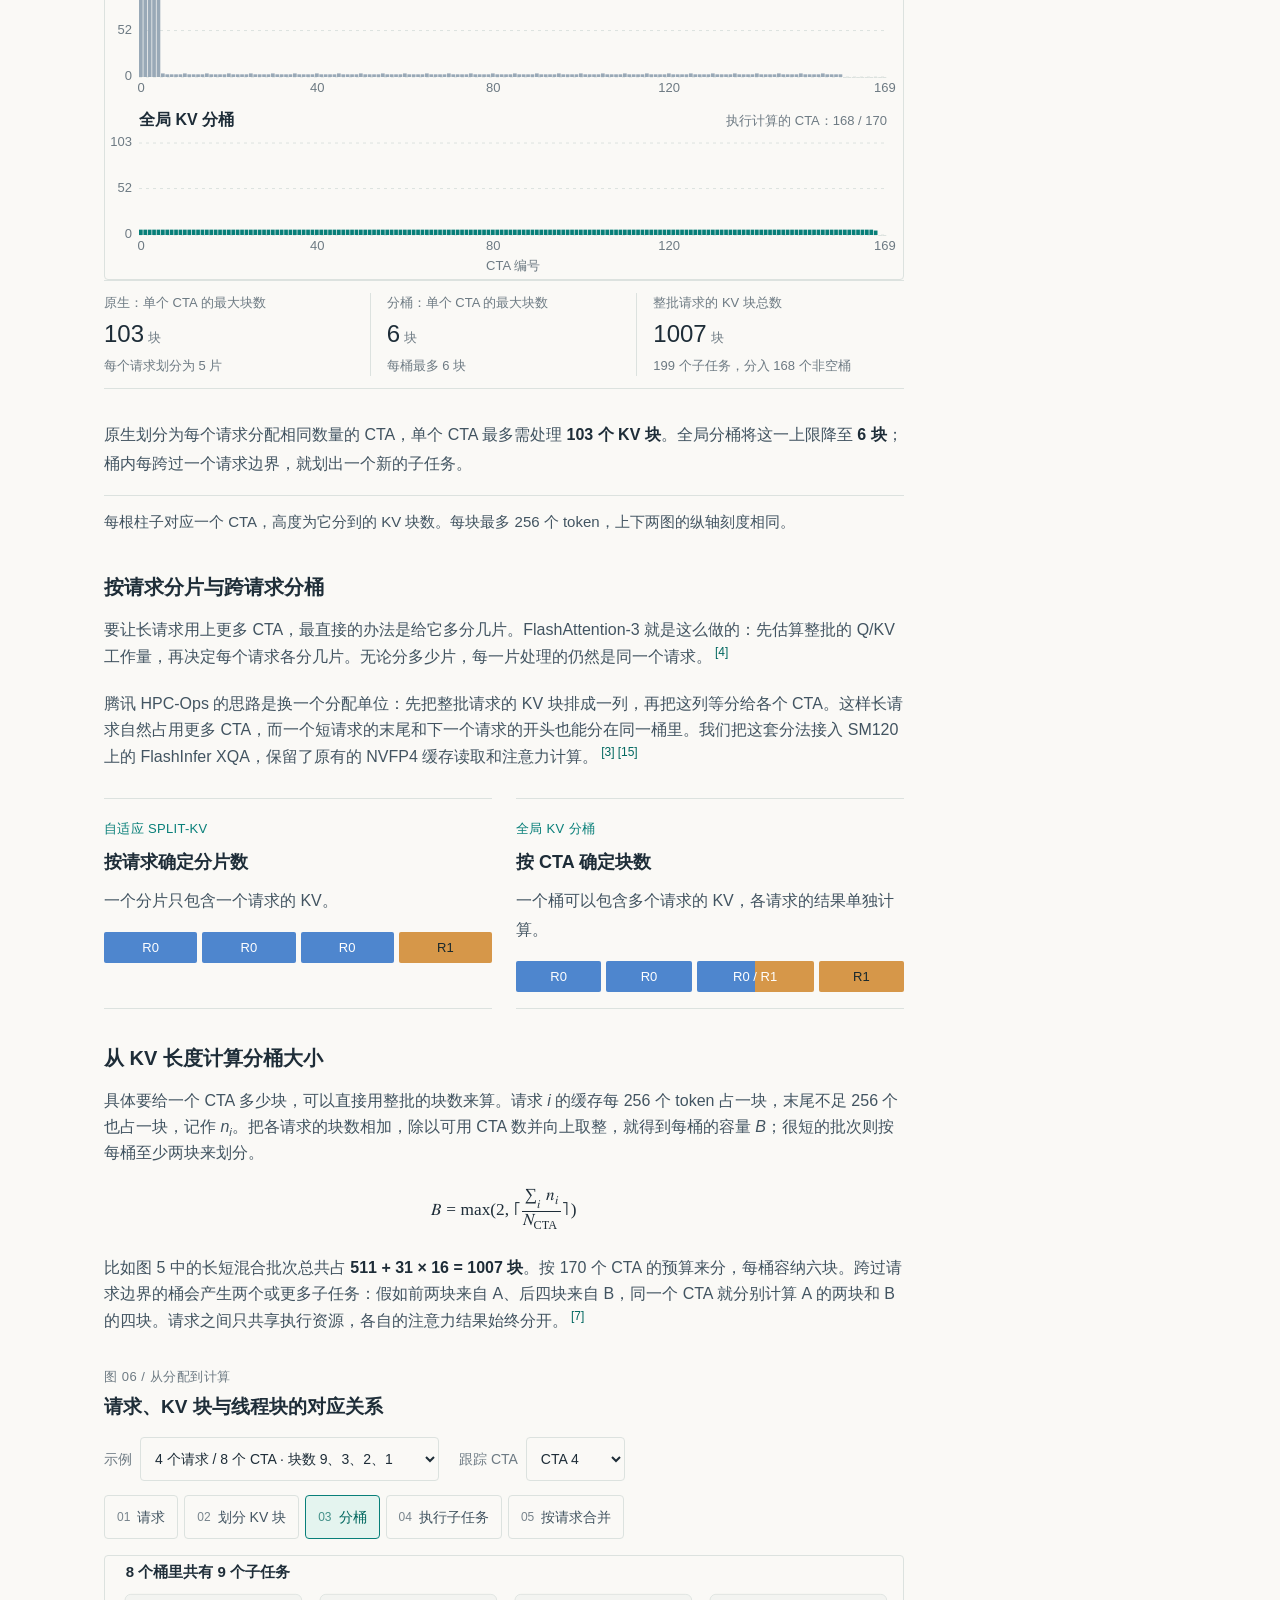
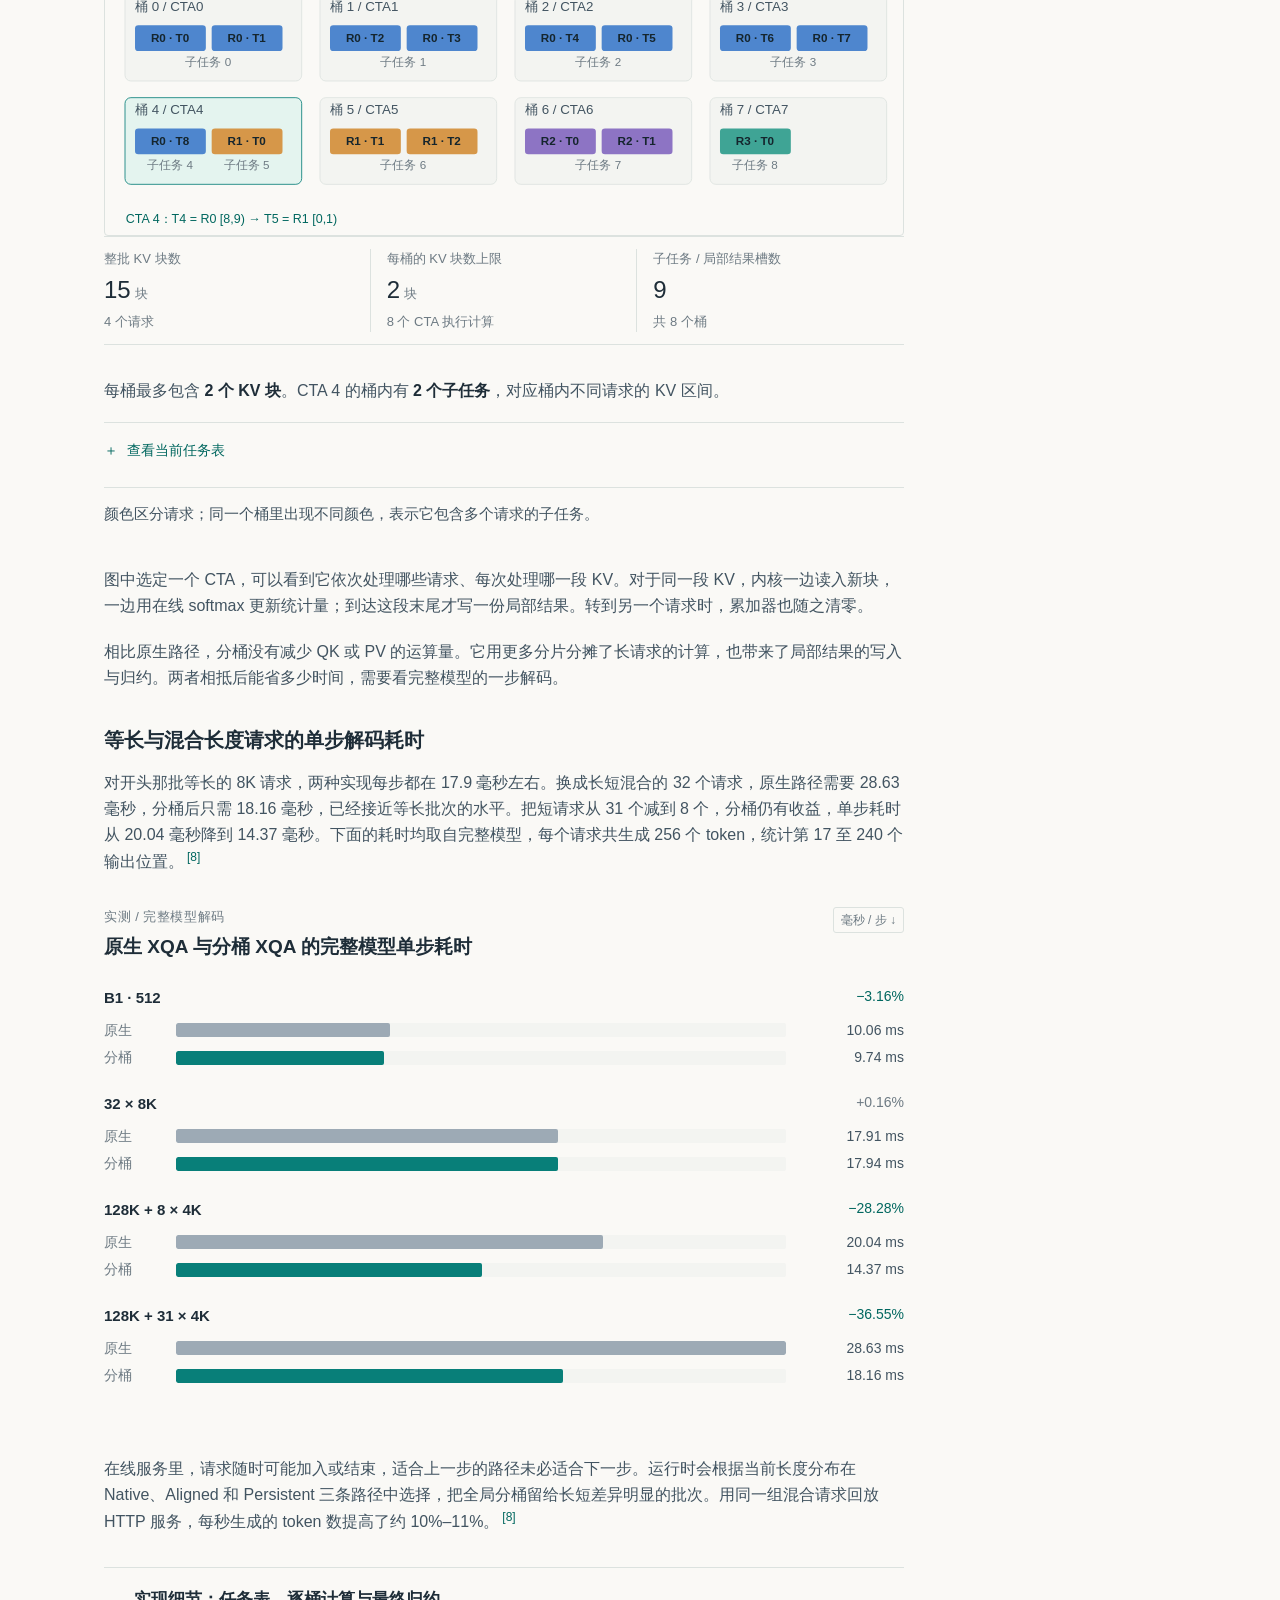
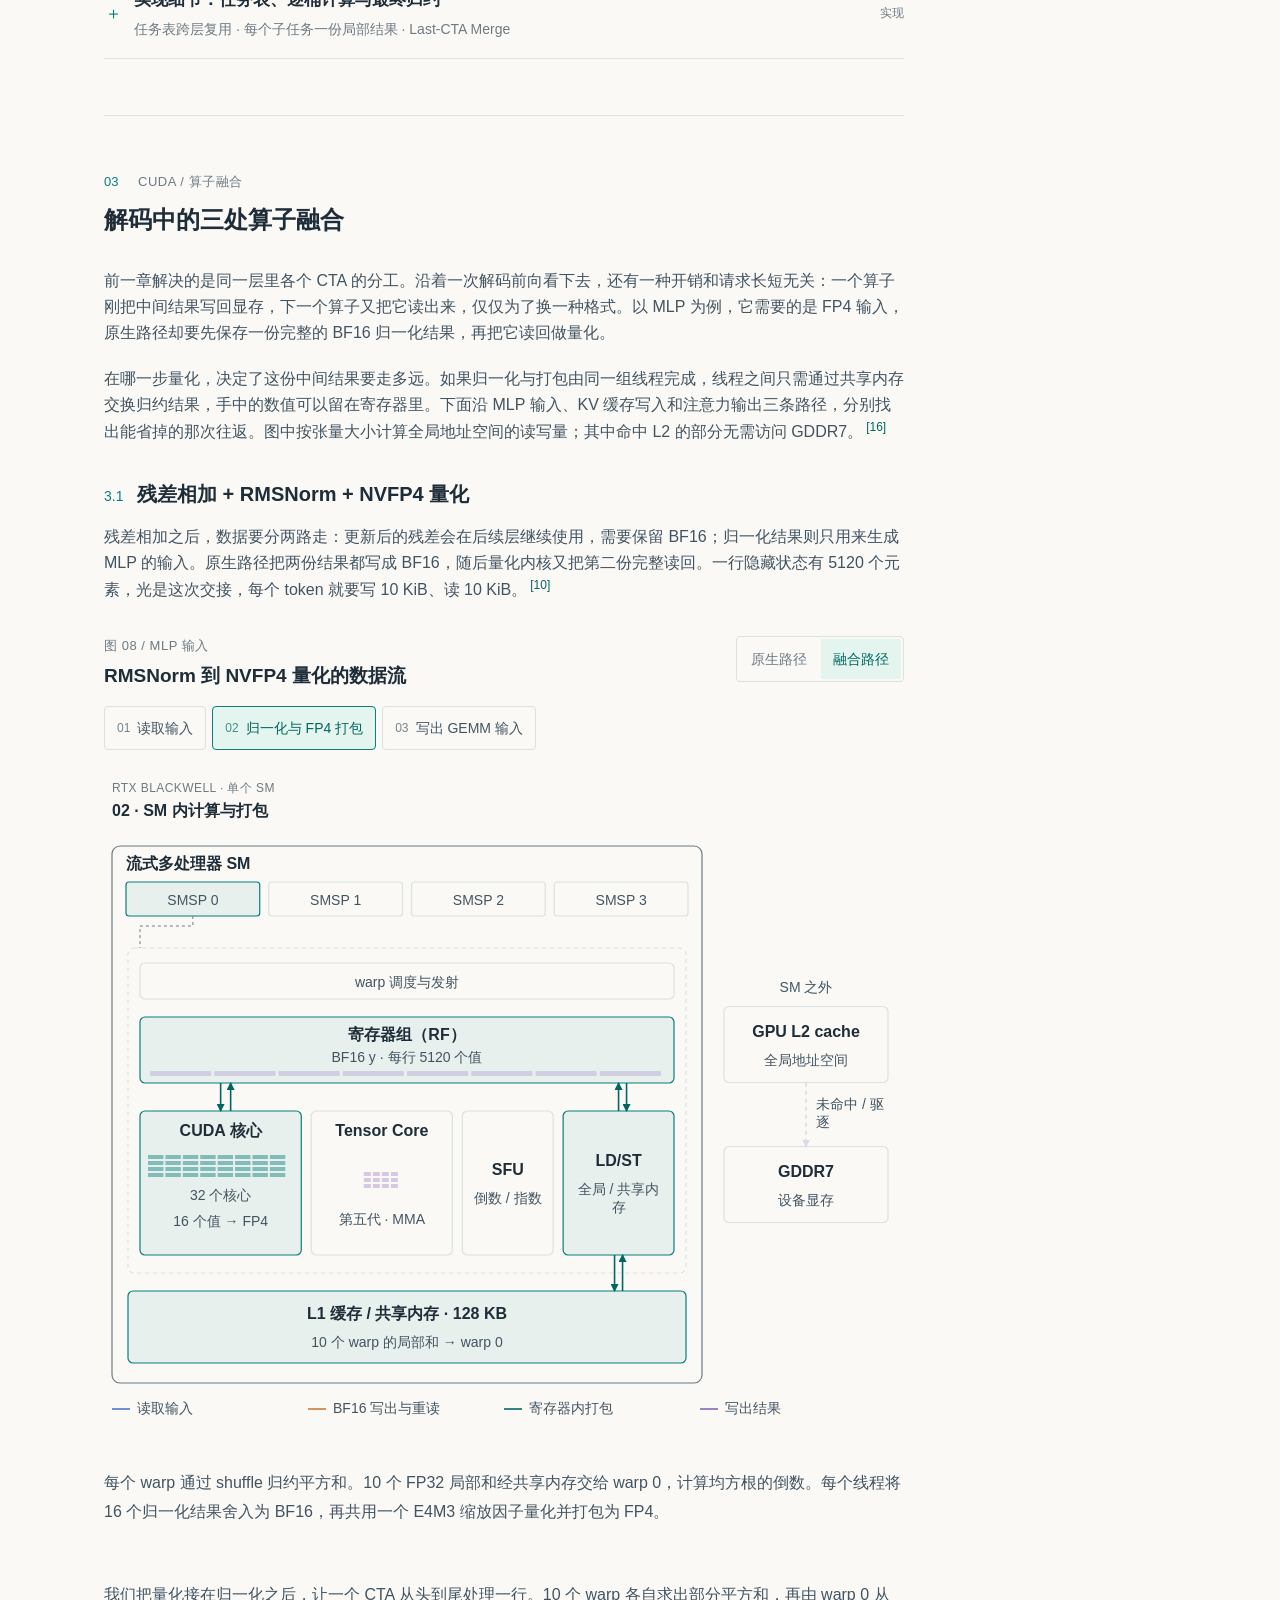
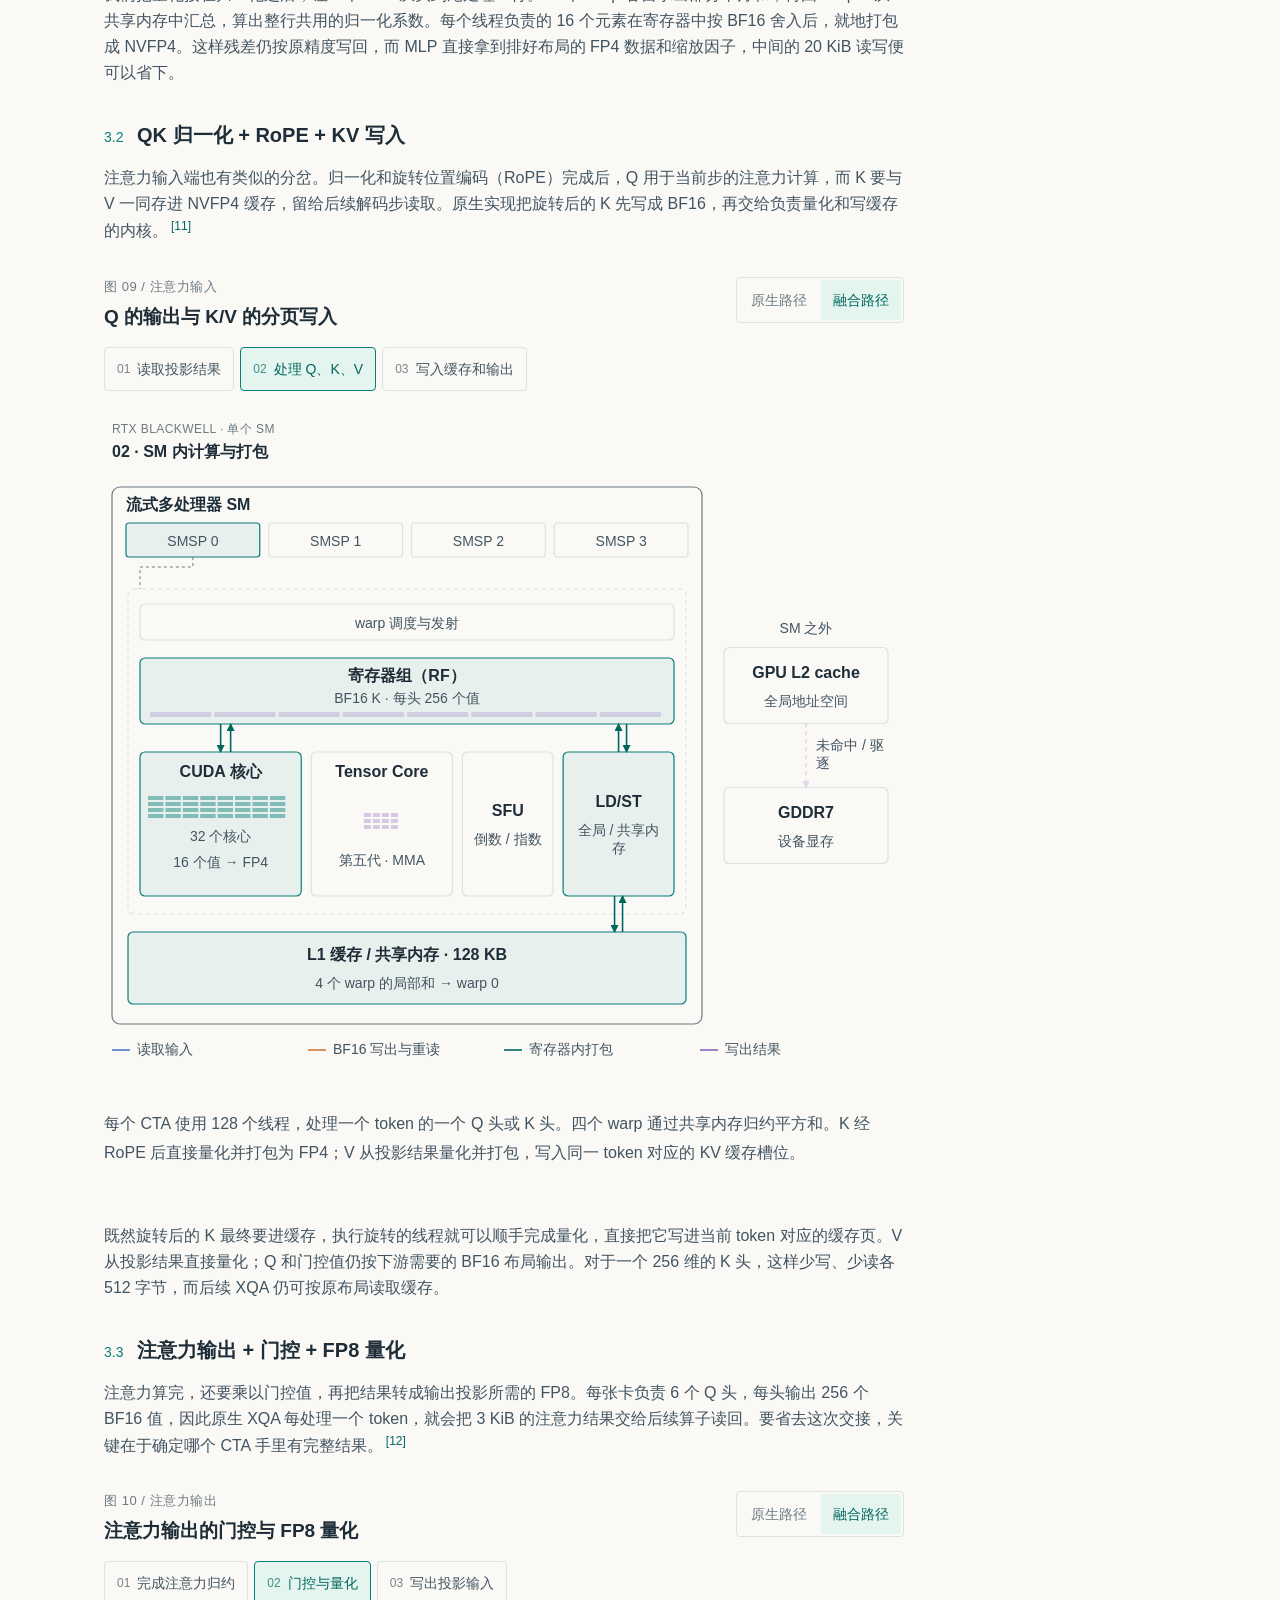
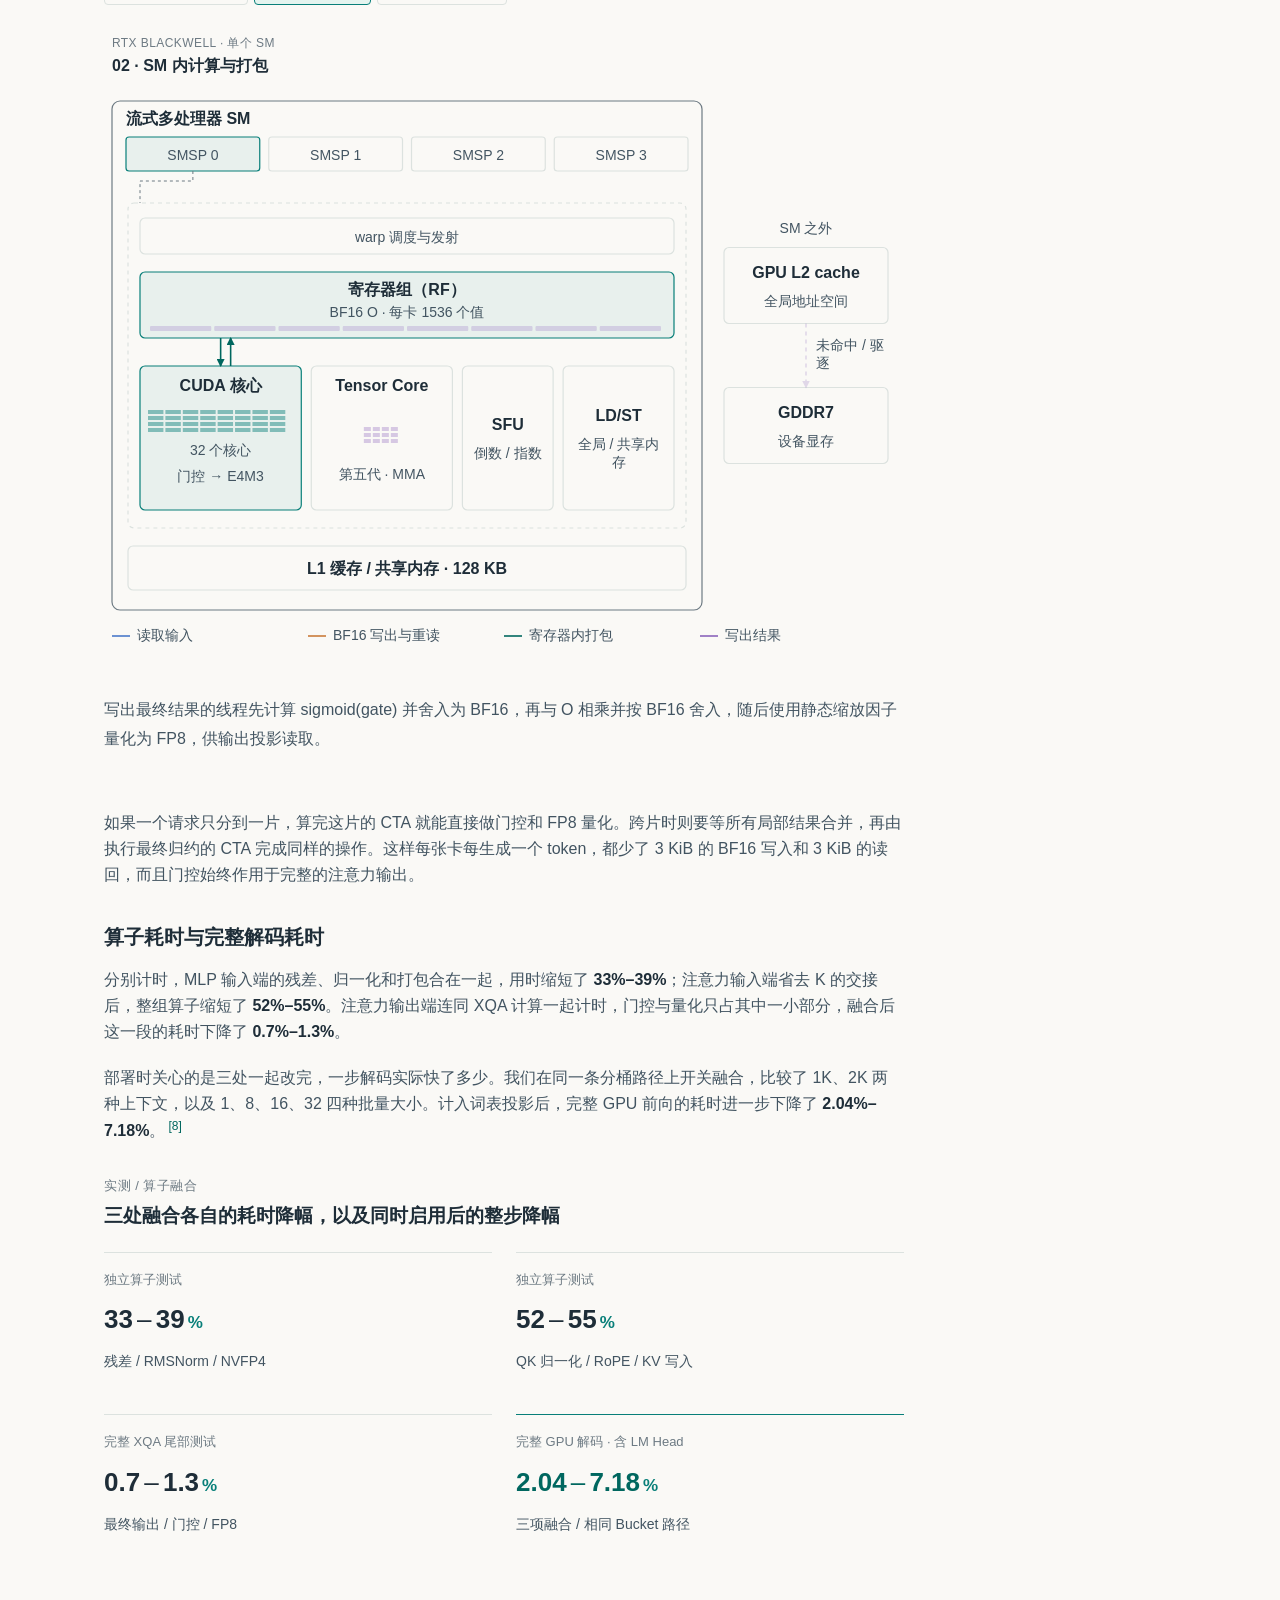
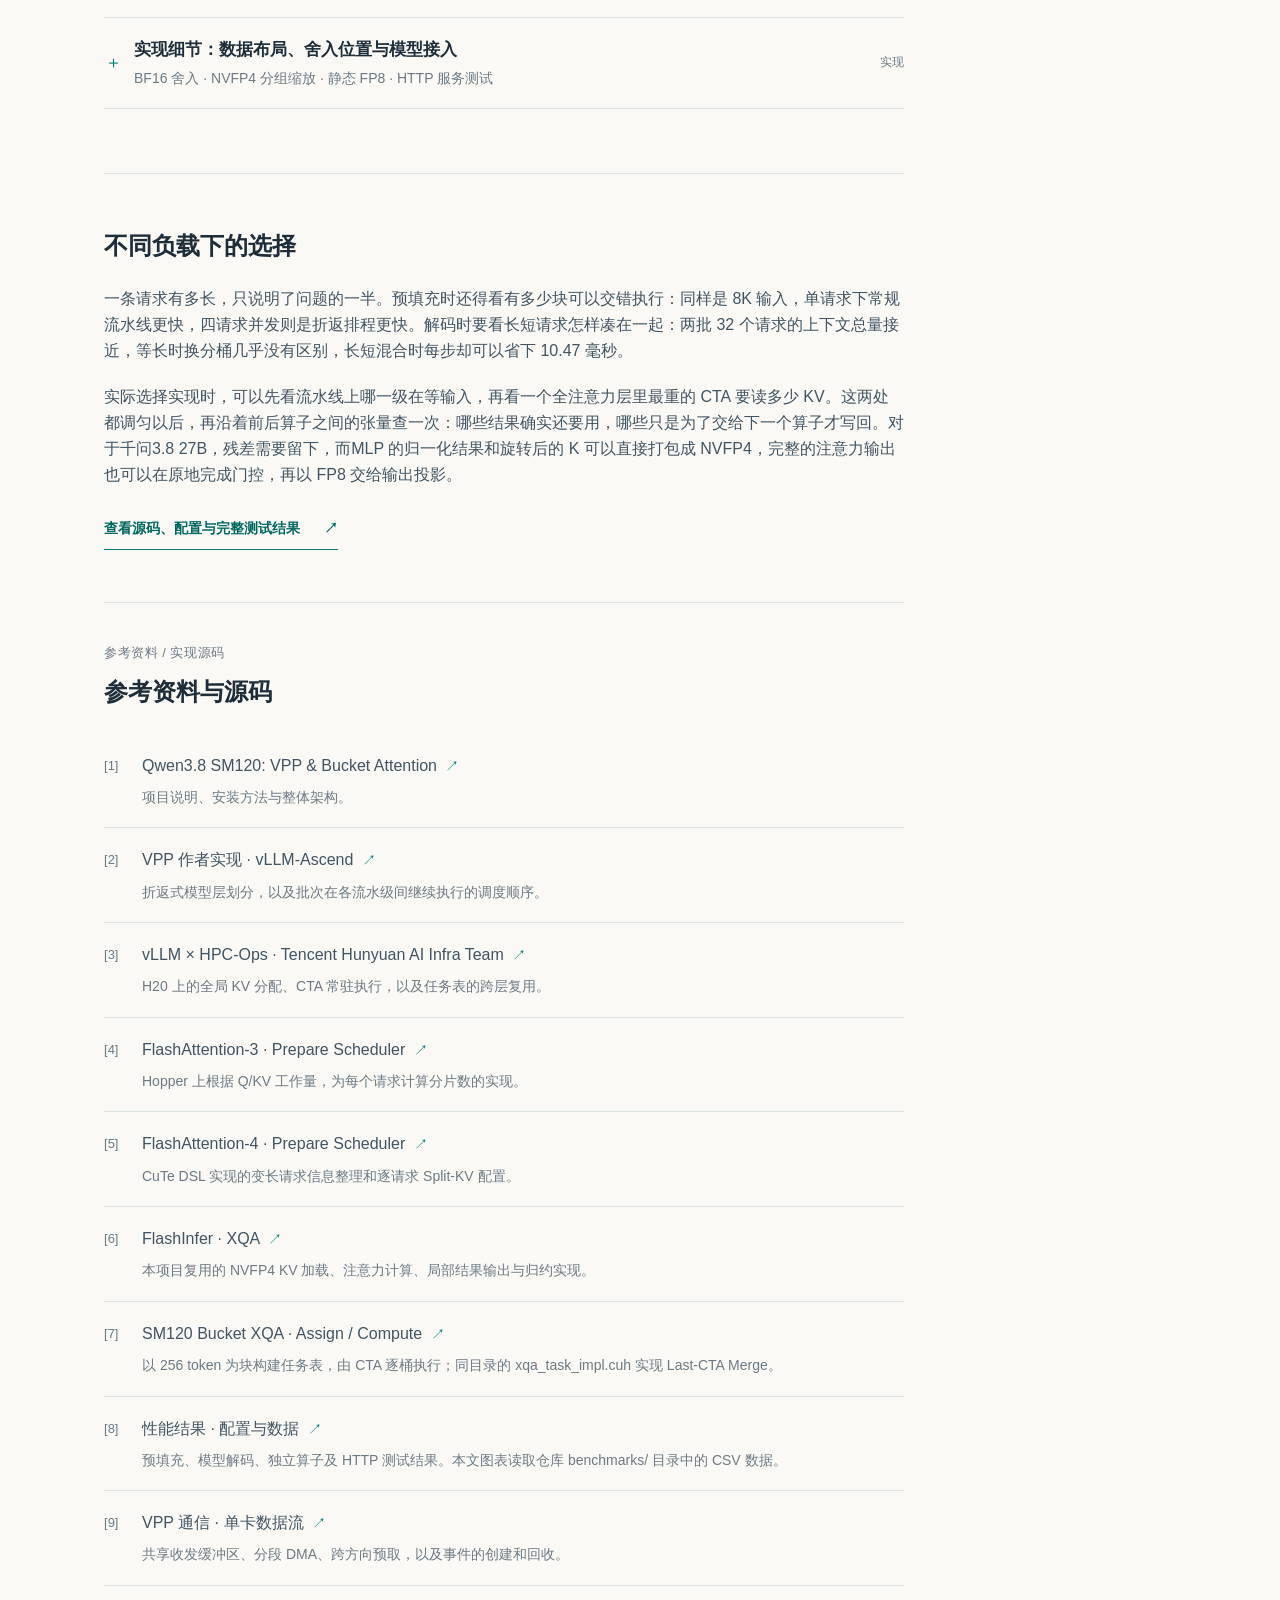
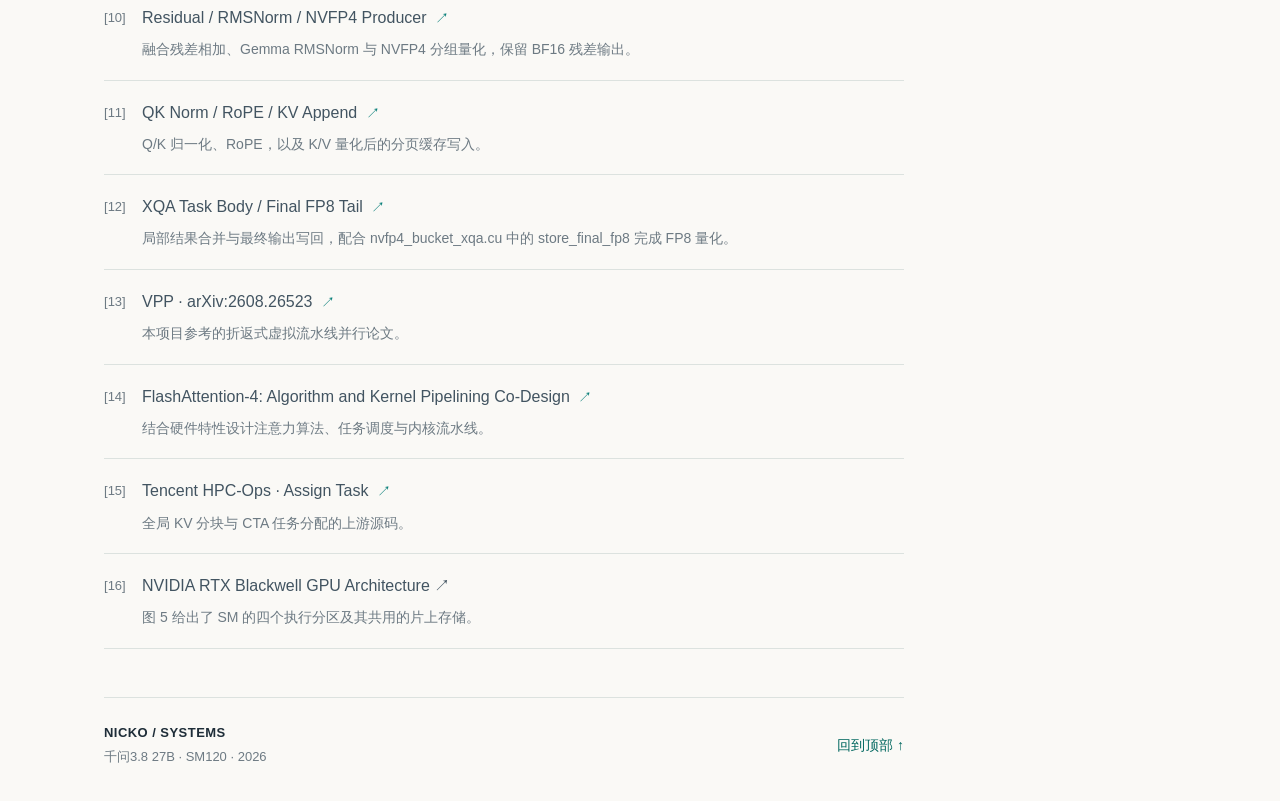
==== commit 50ca9776: "Rewrite the Chinese article around workload distribution and data movement" ====
--- a/docs/blog/zh-CN.html
+++ b/docs/blog/zh-CN.html
@@ -3070,29 +3070,29 @@
   </header>
   <section class="prose intro" id="intro" aria-labelledby="abstract-heading">
     <h2 id="abstract-heading">摘要</h2>
-    <p>我们在四张 RTX 5090 上运行千问3.8 27B，分别优化了预填充和解码。预填充采用折返流水线：把 64 层模型分成八段，每张卡交替执行其中两段。四个 32K 请求同时提交，直到全部生成首个 token，耗时由常规流水线的 4.30 秒降至 3.94 秒。</p>
-    <p>解码时，按各请求的 KV 缓存长度给线程块分配工作。一个 128K 请求与 31 个 4K 请求同时解码，完整模型的单步耗时从 28.63 毫秒降到 18.16 毫秒。在分桶基础上，我们融合了 MLP 输入、KV 写入和注意力输出端的相邻算子。用 1K 和 2K 上下文测试，批量取 1、8、16、32，完整 GPU 解码步的耗时进一步下降了 2.04%–7.18%。<a class="ref" href="#ref-1">[1]</a><a class="ref" href="#ref-8">[8]</a></p>
+    <p>两批请求的上下文总量几乎相同，为什么解码速度会差这么多？我们在四张 RTX 5090 上运行千问3.8 27B，让模型同时为 32 个请求各生成一个 token。每个请求的上下文都在 8K 左右时，这一步用时 17.9 毫秒；换成一个 128K 的长请求和 31 个 4K 的短请求，就要 28.6 毫秒。多花的时间与工作分配有关：原生注意力内核给每个请求分配相同数量的线程块，分给短请求的线程块已经算完，负责长请求的线程块却还有大量历史数据要读。</p>
+    <p>预填充时也会出现这样的等待，只是发生在卡与卡之间。长文虽然切成了等长的块，靠后的块要处理的历史却更长，下游 GPU 算完手头的一块，下一块可能还没送到。针对这两种不均衡，我们在卡间采用折返流水线，让同一张卡交替计算模型前后两段；在卡内则按 KV 缓存长度给线程块分工，让长请求得到更多算力。在此基础上，我们又检查了一步解码中各算子之间传递的张量，把三处格式转换并入产生数据的算子，让中间结果在寄存器里就能转成下游需要的格式。<a class="ref" href="#ref-1">[1]</a><a class="ref" href="#ref-8">[8]</a></p>
   </section>
 
   <section class="chapter" id="prefill">
     <div class="chapter-heading"><div class="chapter-number">01</div><div><div class="eyebrow">预填充 / 流水线并行</div><h2>长上下文预填充的四卡流水线</h2></div></div>
     <div class="prose" id="prefill-cost">
-      <h3>相同块长下的注意力耗时</h3>
-      <p>实验使用 vLLM，四张卡位于同一个 NUMA 节点。权重沿用检查点的 NVFP4/FP8 配置，KV 缓存用 NVFP4，隐藏状态和残差用 BF16。</p><p>预填充采用四级流水线并行（TP1/PP4）。常规流水线（CPP）把 64 层模型均分给四张卡，每张负责连续的 16 层。以 32K 的输入为例，如果每块取 2K 个 token，一条请求会拆成 16 块。第 0 块在 GPU0 算完前 16 层后就送往 GPU1。此时 GPU0 可以开始算第 1 块，两张卡并行处理不同的输入块。</p>
-      <p>流水线的难点在于，各块的计算时间有差别。记块长为 <i>C</i>，第 <i>j</i> 块之前已有 <i>H<sub>j</sub></i> 个 token。做因果注意力时，块内第一个位置要跟 <i>H<sub>j</sub> + 1</i> 个键计算点积，最后一个位置则要跟 <i>H<sub>j</sub> + C</i> 个键计算点积。这一块总共要算多少对 Q 和 K，可以直接求和。</p>
+      <h3>同样是 2K 个新 token，为什么最后一块算得更久？</h3>
+      <p>以一份 32K 的输入为例，每次处理 2K 个 token，共需处理 16 块。对第一块做全注意力，只需读取这一块里的键和值。轮到最后一块时，虽然新输入还是 2K，但前面 30K 的键和值也要参与计算。线性投影和 MLP 每次处理的数据量大致相同，全注意力的耗时却随输入位置增长。</p><p>把这样的输入交给四张卡，耗时差就会变成卡间的等待。常规流水线（CPP）把 64 层模型均分给四张卡。第一块在 GPU0 算完前 16 层就可以交给 GPU1，此时 GPU0 开始算第二块。如果 GPU1 已经算完第一块，而 GPU0 还在算第二块，GPU1 就只能等下一份输入。要估计这段空闲有多长，可以先从单块的计算量算起。</p>
+      <p>设每块含 <i>C</i> 个新 token，第 <i>j</i> 块之前已有 <i>H<sub>j</sub></i> 个历史 token。由于注意力只能看当前位置及其之前的内容，块内第一个位置要与 <i>H<sub>j</sub> + 1</i> 个键做点积，最后一个位置要与 <i>H<sub>j</sub> + C</i> 个键做点积。将块内这 <i>C</i> 个位置相加，就得到该块的 Q–K 配对总数 <i>A<sub>j</sub></i>。</p>
       <div class="equation"><math display="block"><msub><mi>A</mi><mrow><mi>j</mi></mrow></msub><mo>=</mo><munderover><mo>∑</mo><mrow><mi>i</mi><mo>=</mo><mn>1</mn></mrow><mi>C</mi></munderover><mrow><mo>(</mo><msub><mi>H</mi><mrow><mi>j</mi></mrow></msub><mo>+</mo><mi>i</mi><mo>)</mo></mrow></math><math display="block"><mo>=</mo><mi>C</mi><msub><mi>H</mi><mrow><mi>j</mi></mrow></msub><mo>+</mo><mfrac><mrow><mi>C</mi><mrow><mo>(</mo><mi>C</mi><mo>+</mo><mn>1</mn><mo>)</mo></mrow></mrow><mrow><mn>2</mn></mrow></mfrac></math></div>
-      <p>用 <i>b</i> 表示每对 Q、K 对应的注意力计算耗时，GDN、线性投影和 MLP 的耗时则近似随本块新增的 token 数增长，合计为 <i>aC</i>。再计入每块的固定开销 <i>c</i>，单个流水级处理第 <i>j</i> 块的时间约为</p>
+      <p>在一个流水级内，GDN、线性投影和 MLP 的耗时近似与新输入的长度成正比，可以合写为 <i>aC</i>。设全注意力每处理一对 Q、K 的平均耗时为 <i>b</i>，每块另有固定开销 <i>c</i>，第 <i>j</i> 块的耗时便可写成</p>
       <div class="equation"><math display="block"><msub><mi>t</mi><mrow><mi>j</mi></mrow></msub><mo>=</mo><mi>a</mi><mi>C</mi><mo>+</mo><mi>b</mi><msub><mi>A</mi><mrow><mi>j</mi></mrow></msub><mo>+</mo><mi>c</mi></math></div>
-      <p>每往后移一块，历史长度就多出 <i>C</i>，全注意力也多算 <i>C²</i> 对 Q、K。因此块长固定时，相邻两块在同一级上的耗时相差约 <strong>bC²</strong>。记第 <i>s</i> 级算完第 <i>j</i> 块的时刻为 <i>F<sub>s,j</sub></i>。本块可以开算的时刻，由上一级送达输入和本级算完上一块这两个时刻中较晚的一个决定。</p>
+      <p>后一块比前一块多出 <i>C</i> 个历史位置，每个新位置都要和这些位置计算注意力，合计多出 <i>C²</i> 对 Q、K，耗时差因而约为 <strong>bC²</strong>。回到四卡流水线，第 <i>s</i> 级要开始算第 <i>j</i> 块，必须等上一级送来输入，也必须等本级算完前一块。两次计算谁结束得晚，就由谁决定本块的起算时间。用 <i>F</i> 记完成时间，有</p>
       <div class="equation"><math display="block"><msub><mi>F</mi><mrow><mi>s</mi><mo>,</mo><mi>j</mi></mrow></msub><mo>=</mo><mi mathvariant="normal">max</mi><mrow><mo>(</mo><msub><mi>F</mi><mrow><mi>s</mi><mo>−</mo><mn>1</mn><mo>,</mo><mi>j</mi></mrow></msub><mo>,</mo><msub><mi>F</mi><mrow><mi>s</mi><mo>,</mo><mi>j</mi><mo>−</mo><mn>1</mn></mrow></msub><mo>)</mo></mrow><mo>+</mo><msub><mi>t</mi><mrow><mi>j</mi></mrow></msub></math></div>
-      <p>如果各级算力相同，且每块耗时逐块递增，第一级算完全部 <i>N</i> 块要花 <i>Σt<sub>j</sub></i>。最后一块此时刚离开第一级，后面还有 <i>P−1</i> 级，每级都要花 <i>t<sub>N</sub></i>。整条流水线的总耗时为 <strong>Σt<sub>j</sub> + (P−1)t<sub>N</sub></strong>。四卡时，第二项就是三个末块的单级耗时。</p>
+      <p>这个递推式有个直观的结果。假设各级速度相同，输入块越靠后耗时越长，那么第一级算完所有 <i>N</i> 块需要 <i>Σt<sub>j</sub></i>。此时最后一块才刚算完头 16 层，还要在其余三张卡上各算一次。四卡总耗时因而要再加三个 <i>t<sub>N</sub></i>；推广到 <i>P</i> 级，就是 <strong>Σt<sub>j</sub> + (P−1)t<sub>N</sub></strong>。</p>
     </div>
     <div class="prose" id="prefill-fold">
       <h3>把 64 层模型折成八段</h3>
-      <p>折返式虚拟流水线（VPP）把同样的 64 层切成八段，每段八层。一个块从 GPU0 开始，在去程经过 GPU1、GPU2，到 GPU3 算完第 24–31 层。它接着在 GPU3 算第 32–39 层，再按相反的顺序回到 GPU0，算完最后八层。<a class="ref" href="#ref-2">[2]</a><a class="ref" href="#ref-13">[13]</a></p>
+      <p>常规排程的问题出在最后一块：GPU0 做完自己的 16 层就空下来了，其他三张卡却还得依次算完剩下的 48 层。折返流水线（VPP）把每张卡负责的 16 层拆成前后两段，中间穿插其他块的计算。前四段依次放在 GPU0、GPU1、GPU2、GPU3 上，后四段再从 GPU3 往回放。这样，同一块数据走完模型仍须经过全部 64 层，但同一张卡既能算新块的前半程，也能算旧块的后半程。<a class="ref" href="#ref-2">[2]</a><a class="ref" href="#ref-13">[13]</a></p>
       <div class="topology" aria-label="八个流水级在四张卡上的分布"><div class="topology-row"><span><b>GPU0</b>S0 · L0–7</span><i>→</i><span><b>GPU1</b>S1 · L8–15</span><i>→</i><span><b>GPU2</b>S2 · L16–23</span><i>→</i><span><b>GPU3</b>S3 · L24–31</span></div><div class="fold-arrow">本地折返 <span aria-hidden="true">↓</span></div><div class="topology-row returning"><span><b>GPU0</b>S7 · L56–63</span><i>←</i><span><b>GPU1</b>S6 · L48–55</span><i>←</i><span><b>GPU2</b>S5 · L40–47</span><i>←</i><span><b>GPU3</b>S4 · L32–39</span></div></div>
-      <p>这种排法给了 GPU0 两种可以做的工作：给刚进入流水线的块算前八层，或给从 GPU1 返回的块算最后八层。用 C 表示块、S 表示流水级，稳态下 GPU0 的一段执行顺序是 <code>S7(C0) → S0(C7) → S7(C1) → S0(C8)</code>。第 0 块的回程和第 7 块的去程在同一条计算流上交替执行。</p>
-      <p>要形成这样的交错，四张卡启动时处理的去程块数不同：GPU0 先处理七块，GPU1 五块，GPU2 三块，GPU3 一块。GPU3 可以最早折返，GPU0 要等第一个块经过其余各级再回来。图中可以单独选中 C0，沿四行时间线看它何时换卡、何时折返。<a class="ref" href="#ref-9">[9]</a></p>
+      <p>看 GPU0 最容易理解这种排程。假设第 0 块已经从 GPU1 返回，第 7 块还在等待进入模型，GPU0 就先给第 0 块算最后八层，再给第 7 块算开头八层。记输入块为 C、流水级为 S，接下来的一段顺序就是 <code>S7(C0) → S0(C7) → S7(C1) → S0(C8)</code>。GPU0 上的两段计算共用一条 CUDA 流。</p>
+      <p>启动时，第一块还没有返回 GPU0，各张卡先做去程计算。GPU3 算完第一个去程块就能在本地折返，离折返点越远的卡，要先处理的去程块也越多。我们在 GPU0、GPU1、GPU2、GPU3 上分别安排 7、5、3、1 个去程块，随后进入上面的交替顺序。图中选中 C0，就能看到第一块如何经过四张卡，再回到 GPU0。<a class="ref" href="#ref-9">[9]</a></p>
     </div>
 
     <figure class="interactive" id="pipeline-figure" data-widget="pipeline">
@@ -3108,13 +3108,13 @@
 
     <div class="prose" id="prefill-results">
       <h3>8K 至 128K 输入的预填充耗时</h3>
-      <p>四个等长请求一起提交，以最后一个请求生成首个 token 为计时终点。CPP 和 VPP 分别取各自在该长度下最快的配置，每组计时三次，取中位数。输入为 8K 时，四个请求的耗时从 832.4 毫秒降到 795.2 毫秒；输入为 32K 时，从 <strong>4.304 秒降到 3.936 秒</strong>。在测试的四种长度中，32K 的相对降幅最大，为 8.55%。<a class="ref" href="#ref-8">[8]</a></p>
+      <p>把四个等长请求放进同一批，折返排程在四种输入长度下都缩短了整批用时。图中两种排程分别采用各自在该长度下最快的配置。32K 时差距最明显，整批用时缩短了 8.55%；继续增加输入长度，折返排程仍然更快，优势却没有继续扩大。<a class="ref" href="#ref-8">[8]</a></p>
     </div>
-    <figure class="data-figure"><div class="figure-header"><div><div class="figure-kicker">实测 / 预填充</div><h4>四个等长请求均生成首个 token 所需的时间</h4></div><div class="segmented" id="prefill-metric" role="group" aria-label="预填充图表单位"><button data-value="relative" aria-pressed="true">相对耗时</button><button data-value="absolute" aria-pressed="false">绝对耗时</button></div></div><div id="prefill-chart" class="benchmark-bars"></div></figure>
-    <div class="prose"><p>一个 8K 请求的结果则是 CPP 304.6 毫秒，VPP 311.0 毫秒。块数少时，可供交错的去程和回程计算也少。上图的 4.47%–8.55% 对应四个等长请求同时执行。</p></div>
+    <figure class="data-figure"><div class="figure-header"><div><div class="figure-kicker">实测 / 预填充</div><h4>四个等长请求的总用时（每个请求生成一个 token）</h4></div><div class="segmented" id="prefill-metric" role="group" aria-label="预填充图表单位"><button data-value="relative" aria-pressed="true">相对耗时</button><button data-value="absolute" aria-pressed="false">绝对耗时</button></div></div><div id="prefill-chart" class="benchmark-bars"></div></figure>
+    <div class="prose"><p>请求数也会影响结果。只提交一个 8K 请求，CPP 用了 304.6 毫秒，VPP 用了 311.0 毫秒。这时流水线中可供交错的块很少，拆细流水级并没有带来收益。</p></div>
 
     <details class="deep-dive" id="vpp-implementation"><summary><span class="detail-icon">＋</span><span><strong>实现：单卡上的计算与跨卡传输</strong><small>共享缓冲区、CUDA 流和分段传输</small></span><span class="detail-badge">实现细节</span></summary><div class="details-body">
-      <div class="prose"><h3>GPU1 的三条 CUDA 流</h3><p>以 GPU1 为例，S1 和 S6 共用一条计算流，另外两条流分别负责收和发。同一个块的计算要等输入到齐，发送要等对应的输出算好。三个不同的块却可以同时占用这三条流：接收后续块的输入、计算当前块、发送先前块的输出。实线标出数据流向，虚线标出主机代理线程控制的操作。<a class="ref" href="#ref-9">[9]</a></p></div>
+      <div class="prose"><h3>GPU1 的三条 CUDA 流</h3><p>以 GPU1 为例，去程的 S1 和回程的 S6 共用一条计算流，另有一条接收流和一条发送流。对同一个块，要先收到输入才能算，有了输出才能发；对不同的块，三条流可以同时工作。GPU1 算当前块的同时，可以从 GPU0 预取后一个块，也可以把先前算好的回程块送往 GPU0。图中实线是数据流向，虚线是主机代理线程发出的控制信号。<a class="ref" href="#ref-9">[9]</a></p></div>
       <figure class="data-figure nested" id="vpp-topology">
         <div class="figure-header" id="rank-figure"><div><div class="figure-kicker">图 03 / GPU1</div><h4>GPU1 的接收流、计算流和发送流</h4></div><div id="rank-views" class="segmented" role="group" aria-label="选择 GPU1 视图" hidden><button aria-controls="rank-topology" aria-pressed="true">拓扑图</button><button aria-controls="rank-diagram" aria-pressed="false">同一时刻的三条流</button></div></div>
         <div id="rank-topology" hidden></div>
@@ -3149,9 +3149,9 @@
           <div class="rank-control"><span><strong>主机代理线程</strong> 提交拷贝并交换 READY / ACK</span><span><strong>GPU 拷贝引擎</strong> 执行 H2D 和 D2H 拷贝</span></div>
         </div>
       </figure>
-      <div class="prose"><p>去程和回程复用同一组缓冲区。块长为 8K 时，一份隐藏状态和残差共 160&nbsp;MiB。GPU1 的三个接收槽和两个输出槽一共占 800&nbsp;MiB。虽然流水线最多允许七个批次同时在途（<code>W=7</code>），输出槽在 D2H 拷贝结束后就能再写，接收槽在本地计算用完输入后就能再收。两个方向用各自的序号和就绪事件区分批次。</p><p>本机跨卡传输经由主机内存。每条链路有一块已注册的环形缓冲区，分为八段，每段 16 MiB。传完 160 MiB 共需十段。等接收端取走第一段，发送端就可以用同一位置存第九段。</p></div>
+      <div class="prose"><p>接收流有三个缓冲槽，发送流有两个，两个方向的传输共用这组空间。输入块长为 8K 时，隐藏状态和残差合计 160&nbsp;MiB，五个槽共占 GPU1 上的 800&nbsp;MiB 显存。一个批次离开本卡以后还要在其他卡上继续计算，本卡的槽却已经可以复用，所以七个在途批次（<code>W=7</code>）无需各占一份槽。去程和回程各有自己的序号和事件，用来标记槽里存的是哪一份数据。</p><p>这台机器的跨卡拷贝经由主机内存。每条通信链路在主机上注册一块环形缓冲区，分为八段，每段 16 MiB。160 MiB 的输出需要搬十段，前八段用完缓冲区后，只要接收端已读完第一段，第九段就可以写回第一段的位置。</p></div>
       <figure class="interactive nested" id="dma-figure"><div class="figure-header"><div><div class="figure-kicker">图 04 / 分段 DMA</div><h4>经主机内存中转的分段拷贝</h4></div></div><div class="stepper" id="dma-steps" role="group" aria-label="选择 DMA 阶段"></div><div class="trace-panel"><div id="dma-timeline" class="svg-scroll"></div></div><div id="dma-credits" class="credit-row"></div><div class="figure-explanation" id="dma-explanation" aria-live="polite"></div><figcaption>橙色表示 GPU 到主机，青色表示主机到 GPU。虚线连接完成事件和等待它的下一次搬运。</figcaption></figure>
-      <div class="prose"><p>每张卡对应一个主机代理线程。上游线程把 D2H 拷贝和完成事件加入发送流，然后发出 READY。下游线程收到 READY，就把等待该事件和 H2D 拷贝一起加入接收流。上游传完这个分段时，下游的拷贝已经排好，可以立即开始。</p><p>这些事件决定缓冲区何时可用。H2D 传完一段，主机缓冲区就可以回收这一段。整块接收完毕，计算流才读取输入。对应的流水级算完后，接收槽才可用于下一个块。</p>
+      <div class="prose"><p>为了让相邻两段的搬运重叠，每张卡都有一个主机代理线程提前提交拷贝。上游线程把 D2H 拷贝和完成事件放入发送流，随即通过 READY 把这次事件通知下游。下游线程收到通知就提交 H2D 拷贝，并指定它要等待的 D2H 事件。上游拷贝一结束，下游便可接着搬，无需主机再来提交一次。</p><p>缓冲槽则按最后一次读取回收。D2H 读完后，上游 GPU 的输出槽可以再写。H2D 读完一段，主机上的这段空间可以再用。下游 GPU 要等整块输入到齐才开始计算，算完该级后才归还接收槽。</p>
       <div class="code-block"><div class="code-heading">执行思路 / 伪代码</div><pre><code>for (batch, stage) in local_stage_order:
     prefetch_ready_inputs()           # 每个方向最多提前取一个尚未使用的输入
     input = receive_for(batch, stage)
@@ -3163,12 +3163,12 @@
     record_consumer_done(input)
 
 # 主机代理线程提交分段拷贝，并在完成事件触发后释放对应的缓冲槽。</code></pre></div>
-      <p>在 vLLM 内部，executor 提交批次，worker 根据本地队列决定接下来执行哪个流水级，runner 选择对应层并绑定输入输出。逐次执行时，模型可以把结果直接写入输出槽。使用独立输出缓冲区的 CUDA Graph 则在重放结束后把结果复制到槽中，随后通知下游。</p></div>
+      <p>接入 vLLM 后，executor 负责提交批次，worker 从本地队列选出接下来要算的流水级，runner 再绑定该级的模型层和输入输出。算子可以直接往发送槽写。若重放的 CUDA Graph 有自己的输出地址，则先把图的输出复制到发送槽，再通知下游来取。</p></div>
       <details class="experiment" id="prefill-experiment"><summary><span class="detail-icon">＋</span><span><strong>实验配置、完整结果与模型推导</strong><small>块长选择、单请求与四请求对比、耗时模型</small></span></summary><div class="experiment-body prose">
-        <div class="config-grid"><div><small>设备 / 并行</small><strong>4 × RTX 5090 · TP1/PP4</strong></div><div><small>数据类型</small><strong>NVFP4 KV 缓存 · BF16 隐藏状态</strong></div><div><small>工作负载</small><strong>4 个请求 · 每个 8K–128K</strong></div><div><small>统计口径</small><strong>每组计时三次，取中位数</strong></div></div>
-        <p>CPP 的块长取 2K、4K、8K、16K，VPP 取 2K、4K、8K，另设 DCPP 参考组。实验覆盖关闭 CUDA Graph 和分段捕获两种方式，共 20 种配置、160 组输入与配置组合，计时 480 次。每个 rank 的 KV 缓存预算为 8 GiB。关闭 MTP 和前缀缓存，采样温度为 0.7，top-p 为 0.9。</p>
+        <div class="config-grid"><div><small>设备 / 并行</small><strong>4 × RTX 5090 · TP1/PP4</strong></div><div><small>数据类型</small><strong>NVFP4 KV 缓存 · BF16 隐藏状态</strong></div><div><small>工作负载</small><strong>4 个请求 · 每个 8K–128K</strong></div><div><small>统计口径</small><strong>整批计时，每个请求输出一个 token；取三次中位数</strong></div></div>
+        <p>实验的四张 RTX 5090 位于同一个 NUMA 节点，采用 TP1/PP4。权重沿用检查点的 NVFP4/FP8 配置，KV 缓存为 NVFP4，隐藏状态和残差为 BF16。CPP 测试了 2K、4K、8K、16K 四种块长，VPP 测试了 2K、4K、8K 三种，另设 DCPP 参考组。计入关闭 CUDA Graph 和分段捕获两种模式，共测试 20 种配置、160 组输入与配置组合，每组计时三次。每个 rank 的 KV 缓存预算为 8 GiB，关闭 MTP 和前缀缓存，采样温度为 0.7，top-p 为 0.9。</p>
         <div class="table-wrap"><table><thead><tr><th>输入 / 请求</th><th>CPP ms</th><th>VPP ms</th><th>VPP 配置</th><th>延迟降低</th></tr></thead><tbody><tr><td>8K</td><td>832.413</td><td>795.197</td><td>2K 块 · 分段图</td><td>4.47%</td></tr><tr><td>32K</td><td>4,304.359</td><td>3,936.227</td><td>4K 块 · 分段图</td><td>8.55%</td></tr><tr><td>64K</td><td>11,647.508</td><td>10,834.357</td><td>4K 块 · 分段图</td><td>6.98%</td></tr><tr><td>128K</td><td>35,241.058</td><td>33,410.873</td><td>8K 块 · 关闭图</td><td>5.19%</td></tr></tbody></table></div>
-        <h4>相邻块的等待时间与整条流水线的总耗时</h4><p>当各流水级等速且 <i>t<sub>j</sub></i> 单调不减时，递推式的解为 <i>F<sub>s,j</sub> = Σ<sub>k≤j</sub>t<sub>k</sub> + (s−1)t<sub>j</sub></i>。在第 <i>s</i> 级，相邻两块之间的等待为 <i>(s−1)(t<sub>j</sub>−t<sub>j−1</sub>)</i>。对固定块长，这一项近似恒定。整条流水线的附加耗时却与最后一块的耗时成正比，会随上下文增长。两者描述的时间尺度不同。</p>
+        <h4>相邻块的等待时间与整条流水线的总耗时</h4><p>递推式的解为 <i>F<sub>s,j</sub> = Σ<sub>k≤j</sub>t<sub>k</sub> + (s−1)t<sub>j</sub></i>，条件是各级等速，且 <i>t<sub>j</sub></i> 单调不减。用本级下一块的开始时间减去前一块的结束时间，就得到两块之间的空闲 <i>(s−1)(t<sub>j</sub>−t<sub>j−1</sub>)</i>。对固定块长，这段空闲近似恒定。整批输入的收尾时间则取决于最后一块要在剩余各级上花多久，会随上下文增长。</p>
         <p class="source-line">结果：<a href="https://github.com/Nicko-F/qwen3.8-sm120-vpp-bucket-attention/blob/main/benchmarks/prefill.csv" target="_blank" rel="noopener">prefill.csv ↗</a>　实现：<a href="https://github.com/Nicko-F/qwen3.8-sm120-vpp-bucket-attention/blob/main/src/qwen_infra/vpp/layout.py" target="_blank" rel="noopener">layout.py ↗</a>　通信：<a href="#ref-9">VPP communication [9]</a></p>
       </div></details>
     </div></details>
@@ -3176,22 +3176,22 @@
 
   <section class="chapter" id="decode">
     <div class="chapter-heading"><div class="chapter-number">02</div><div><div class="eyebrow">解码 / 全注意力层</div><h2>混合长度请求的 KV 分桶</h2></div></div>
-    <div class="prose" id="decode-load"><h3>一个 128K 请求与 31 个 4K 请求</h3><p>同一批里的 32 个请求，每一步都各生成一个 token。假设其中一个已有 128K 上下文，其余 31 个各有 4K。此时每个请求只有一个新位置需要查询，但长请求要读取的 KV 缓存约为短请求的 32 倍。</p><p>本次解码采用四卡张量并行（TP4）。每张卡在全注意力层上负责 6 个 Q 头和 1 个 KV 头，头维度为 256。原生 FlashInfer XQA 使用 Split-KV，把一个请求的历史 KV 分给多个线程块（CTA）并行计算。对于上面这批输入，原生路径给每个请求分五片。<a class="ref" href="#ref-6">[6]</a><a class="ref" href="#ref-7">[7]</a></p><p>图 5 用每个 CTA 分到的 KV 块数表示工作量，每块最多 256 个 token。长请求占 511 块，分五片后，每片最多 103 块；短请求各占 16 块，分五片后，每片最多 4 块。一次注意力计算要等所有分片算完，因此原生路径中，这一批的结束时间取决于长请求的分片何时算完。</p></div>
+    <div class="prose" id="decode-load"><h3>一个 128K 请求与 31 个 4K 请求</h3><p>回到开头的两批请求。把 32 个请求各自的上下文长度画出来，第一批几乎是一条水平线，每个请求都是 8K；第二批里有一个 128K 的长请求，其余 31 个都是 4K。两批的初始上下文总量只差 256 个 token，恰好是这个注意力内核处理的一个 KV 块。要解释十多毫秒的差距，得看这些块落到了哪些线程块上。</p><p>解码采用四卡张量并行（TP4）。在一个全注意力层里，每张卡负责 6 个查询头（Q）和 1 个键值头（KV），每个头有 256 个维度。为了让多个线程块（CTA）并行计算同一请求，原生 FlashInfer XQA 会把历史 KV 切成若干片。对于图 5 中长短混合的这批请求，每个请求都分五片。<a class="ref" href="#ref-6">[6]</a><a class="ref" href="#ref-7">[7]</a></p><p>同样分五片，分到的东西却很不一样。一个 4K 请求总共只有 16 个 KV 块，每片至多 4 块；长请求占 511 块，最重的一片要算 103 块。大部分 CTA 完成时，这几片仍有计算要做。要缩短整批用时，最有用的是把长请求再分给更多 CTA。</p></div>
     <figure class="interactive" id="load-figure"><div class="figure-header"><div><div class="figure-kicker">图 05 / 原生 XQA 与 KV 分桶</div><h4>各 CTA 分到的 KV 块数</h4></div></div><div class="figure-controls"><label>请求分布 <select id="load-preset"><option value="skew32">128K + 31 × 4K</option><option value="skew9">128K + 8 × 4K</option><option value="uniform">32 × 8K</option></select></label></div><div id="load-chart" class="svg-scroll"></div><div id="load-metrics" class="figure-metrics"></div><div class="figure-explanation" id="load-explanation" aria-live="polite"></div><figcaption>每根柱子对应一个 CTA，高度为它分到的 KV 块数。每块最多 256 个 token，上下两图的纵轴刻度相同。</figcaption></figure>
-    <div class="prose" id="split-strategies"><h3>按请求分片与跨请求分桶</h3><p>要减小分片间的差距，FlashAttention-3 的做法是先估算全批次的 Q/KV 工作量，再分别确定每个请求的分片数。长请求可以多分几片，短请求少分几片。每片仍属于同一个请求，写出局部输出和 log-sum-exp，再由合并算子得到完整输出。<a class="ref" href="#ref-4">[4]</a></p><p>FlashAttention-4 在 SM100/SM103 上也支持按请求确定分片数。调度时还会考虑查询数、头数和可用计算资源。对耗时不同的任务，LPT 策略会优先安排预计用时较长的任务。<a class="ref" href="#ref-5">[5]</a><a class="ref" href="#ref-14">[14]</a></p><p>我们采用腾讯 HPC-Ops 的全局分桶算法。先把整批请求的 KV 块连续编号，再按块数分给各个 CTA。一个 CTA 分到的区间可以跨越请求边界。我们在 SM120 上复用了 FlashInfer XQA 的注意力计算和 NVFP4 缓存读取代码，修改了它领取任务的方式。<a class="ref" href="#ref-3">[3]</a><a class="ref" href="#ref-15">[15]</a></p>
+    <div class="prose" id="split-strategies"><h3>按请求分片与跨请求分桶</h3><p>要让长请求用上更多 CTA，最直接的办法是给它多分几片。FlashAttention-3 就是这么做的：先估算整批的 Q/KV 工作量，再决定每个请求各分几片。无论分多少片，每一片处理的仍然是同一个请求。<a class="ref" href="#ref-4">[4]</a></p><p>腾讯 HPC-Ops 的思路是换一个分配单位：先把整批请求的 KV 块排成一列，再把这列等分给各个 CTA。这样长请求自然占用更多 CTA，而一个短请求的末尾和下一个请求的开头也能分在同一桶里。我们把这套分法接入 SM120 上的 FlashInfer XQA，保留了原有的 NVFP4 缓存读取和注意力计算。<a class="ref" href="#ref-3">[3]</a><a class="ref" href="#ref-15">[15]</a></p>
       <div class="strategy-cards"><div><small>自适应 SPLIT-KV</small><strong>按请求确定分片数</strong><p>一个分片只包含一个请求的 KV。</p><div class="strategy-tokens"><span class="r0">R0</span><span class="r0">R0</span><span class="r0">R0</span><span class="r1">R1</span></div></div><div><small>全局 KV 分桶</small><strong>按 CTA 确定块数</strong><p>一个桶可以包含多个请求的 KV，各请求的结果单独计算。</p><div class="strategy-tokens"><span class="r0">R0</span><span class="r0">R0</span><span class="mixed">R0 / R1</span><span class="r1">R1</span></div></div></div>
-      <h3>从 KV 长度计算分桶大小</h3><p>设请求 <i>i</i> 占 <i>n<sub>i</sub></i> 个 KV 块，由缓存长度除以 256 并向上取整得到。把全批次的块数除以可用 CTA 数，再向上取整，就是每桶的目标块数 <i>B</i>。实现中每桶至少按两块分配。</p>
+      <h3>从 KV 长度计算分桶大小</h3><p>具体要给一个 CTA 多少块，可以直接用整批的块数来算。请求 <i>i</i> 的缓存每 256 个 token 占一块，末尾不足 256 个也占一块，记作 <i>n<sub>i</sub></i>。把各请求的块数相加，除以可用 CTA 数并向上取整，就得到每桶的容量 <i>B</i>；很短的批次则按每桶至少两块来划分。</p>
       <div class="equation"><math display="block"><mi>B</mi><mo>=</mo><mi mathvariant="normal">max</mi><mrow><mo>(</mo><mn>2</mn><mo>,</mo><mo>⌈</mo><mfrac><mrow><munder><mo>∑</mo><mi>i</mi></munder><msub><mi>n</mi><mrow><mi>i</mi></mrow></msub></mrow><mrow><msub><mi>N</mi><mtext>CTA</mtext></msub></mrow></mfrac><mo>⌉</mo><mo>)</mo></mrow></math></div>
-      <p>在图 5 的混合批次中，<strong>511 + 31 × 16 = 1007</strong> 块 KV 分给 170 个 CTA，每桶最多六块。假设一个桶前两块属于请求 A，后四块属于请求 B，它就包含两个子任务。执行该桶的 CTA 分别为 A 和 B 计算局部结果。每一步解码，Assign 内核只建一次分配表，形状相同的全注意力层共用它。<a class="ref" href="#ref-7">[7]</a></p>
+      <p>比如图 5 中的长短混合批次总共占 <strong>511 + 31 × 16 = 1007 块</strong>。按 170 个 CTA 的预算来分，每桶容纳六块。跨过请求边界的桶会产生两个或更多子任务：假如前两块来自 A、后四块来自 B，同一个 CTA 就分别计算 A 的两块和 B 的四块。请求之间只共享执行资源，各自的注意力结果始终分开。<a class="ref" href="#ref-7">[7]</a></p>
     </div>
     <figure class="interactive" id="bucket-figure"><div class="figure-header"><div><div class="figure-kicker">图 06 / 从分配到计算</div><h4>请求、KV 块与线程块的对应关系</h4></div></div><div class="figure-controls"><label>示例 <select id="bucket-preset"><option value="teaching">4 个请求 / 8 个 CTA · 块数 9、3、2、1</option><option value="real">128K + 31 × 4K</option></select></label><label>跟踪 CTA <select id="bucket-selected"></select></label></div><div class="stepper" id="bucket-steps" role="group" aria-label="选择分桶阶段"></div><div id="bucket-diagram" class="svg-scroll"></div><div id="bucket-stats" class="figure-metrics"></div><div id="bucket-explanation" class="figure-explanation" aria-live="polite"></div><details class="mini-detail"><summary>查看当前任务表</summary><div id="bucket-task-table" class="table-wrap task-table"></div></details><figcaption>颜色区分请求；同一个桶里出现不同颜色，表示它包含多个请求的子任务。</figcaption></figure>
-    <div class="prose"><p>计算内核启动后，每个 CTA 按表依次执行桶内的子任务。对同一请求的一段连续 KV，用在线 softmax 逐块更新统计量，遍历完再写出一份局部结果。遇到下一个子任务时重新初始化累加状态，这样同一 CTA 可以先后计算两个请求的注意力。</p><p>原生 XQA 和分桶 XQA 都要读取同一批 KV，计算相同的 QK 和 PV。图 5 展示的是重新分配之后各个 CTA 的工作量；实际耗时还包含写出和合并局部结果的开销。</p></div>
-    <div class="prose" id="decode-results"><h3>等长与混合长度请求的单步解码耗时</h3><p>我们让每个请求生成 256 个 token，用第 17 至 240 个输出 token 统计完整模型的单步耗时。同为 32 个请求，输入全是 8K 时，原生和分桶方案都是约 17.9 毫秒。把其中的输入换成一个 128K 加 31 个 4K，原生需 <strong>28.63 毫秒</strong>，分桶需 <strong>18.16 毫秒</strong>，耗时下降 36.55%。另一个较小的批次由一个 128K 加八个 4K 组成，对应耗时为 20.04 和 14.37 毫秒，下降 28.28%。<a class="ref" href="#ref-8">[8]</a></p></div>
+    <div class="prose"><p>图中选定一个 CTA，可以看到它依次处理哪些请求、每次处理哪一段 KV。对于同一段 KV，内核一边读入新块，一边用在线 softmax 更新统计量；到达这段末尾才写一份局部结果。转到另一个请求时，累加器也随之清零。</p><p>相比原生路径，分桶没有减少 QK 或 PV 的运算量。它用更多分片分摊了长请求的计算，也带来了局部结果的写入与归约。两者相抵后能省多少时间，需要看完整模型的一步解码。</p></div>
+    <div class="prose" id="decode-results"><h3>等长与混合长度请求的单步解码耗时</h3><p>对开头那批等长的 8K 请求，两种实现每步都在 17.9 毫秒左右。换成长短混合的 32 个请求，原生路径需要 28.63 毫秒，分桶后只需 18.16 毫秒，已经接近等长批次的水平。把短请求从 31 个减到 8 个，分桶仍有收益，单步耗时从 20.04 毫秒降到 14.37 毫秒。下面的耗时均取自完整模型，每个请求共生成 256 个 token，统计第 17 至 240 个输出位置。<a class="ref" href="#ref-8">[8]</a></p></div>
     <figure class="data-figure"><div class="figure-header"><div><div class="figure-kicker">实测 / 完整模型解码</div><h4>原生 XQA 与分桶 XQA 的完整模型单步耗时</h4></div><span class="figure-tag">毫秒 / 步 ↓</span></div><div id="decode-chart" class="benchmark-bars"></div></figure>
-    <div class="prose"><p>实际服务会把不同时间到达的请求合并执行，每一步的请求数和上下文长度都可能变化。运行时根据这一批的长度分布选择 Native、Aligned 或 Persistent 路径，负载明显不均时才使用全局分桶。在长短请求持续到达的 HTTP 测试中，这样做使输出吞吐比原生实现提高约 10%–11%。<a class="ref" href="#ref-8">[8]</a></p></div>
+    <div class="prose"><p>在线服务里，请求随时可能加入或结束，适合上一步的路径未必适合下一步。运行时会根据当前长度分布在 Native、Aligned 和 Persistent 三条路径中选择，把全局分桶留给长短差异明显的批次。用同一组混合请求回放 HTTP 服务，每秒生成的 token 数提高了约 10%–11%。<a class="ref" href="#ref-8">[8]</a></p></div>
 
     <details class="deep-dive" id="decode-implementation"><summary><span class="detail-icon">＋</span><span><strong>实现细节：任务表、逐桶计算与最终归约</strong><small>任务表跨层复用 · 每个子任务一份局部结果 · Last-CTA Merge</small></span><span class="detail-badge">实现</span></summary><div class="details-body">
-      <div class="prose"><h3>任务表的生成与跨层复用</h3><p>Assign 先算各请求 KV 块数的前缀和，由此确定每个桶与哪些请求相交。<code>tasks</code> 记录每个交集对应的请求及 KV 区间，<code>buckets</code> 记录每个 CTA 应执行的子任务，<code>requests</code> 则按请求索引局部结果。任务表最多需要 <code>NCTA + batch − 1</code> 项：每个桶先占一项，每遇到一条桶内的请求边界再增加一项。</p>
+      <div class="prose"><h3>任务表的生成与跨层复用</h3><p>一次解码中，同一请求经过不同模型层时，历史长度并不会改变。因此 Assign 内核只需在前向开始时排一次任务，之后形状兼容的全注意力层都能共用。它先对各请求的 KV 块数求前缀和，再找出每桶与各请求的交集。每段交集生成一条 <code>tasks</code> 记录；按桶查这些记录用 <code>buckets</code>，按请求找待合并的结果用 <code>requests</code>。每个桶先占一条记录，桶内每多一道请求边界再加一条，因此 <code>NCTA + batch − 1</code> 项足够。</p>
       <div class="code-block"><div class="code-heading">任务分配与执行 / 伪代码</div><pre><code>tiles[i] = ceil(kv_length[i] / 256)
 budget = max(2, ceil(sum(tiles) / num_ctas))
 
@@ -3205,15 +3205,16 @@
 for task in buckets[blockIdx.x]:
     partial = xqa_attention(task)     # 一个子任务连续处理多个 KV 块
     publish_and_maybe_merge(partial)</code></pre></div>
-      <p>三张表在捕获 CUDA Graph 前分配好存储。每次前向计算只更新表内的区间和计数，地址固定。各层读取同一套任务划分，同时使用本层的 Q、KV 缓存和输出缓冲区。</p>
-      <h3>同一请求的分片如何归约</h3><p>对一段 KV，每个 Q 头保留三项局部结果：归一化后的输出 <i>O<sub>i</sub></i>、最高注意力分数 <i>m<sub>i</sub></i>、以这个最高分为基准的指数和 <i>l<sub>i</sub></i>。它们按子任务编号写入临时缓冲区。在这组 TP4 配置中，单个子任务的局部输出有 6 × 256 个元素。</p><p>每个子任务写完后更新所属请求的计数器。让最后完成的 CTA 读取该请求的全部局部结果并写出最终值，这就是 XQA 的 Last-CTA Merge。分片计算与最终归约都在同一次内核调用中完成。<a class="ref" href="#ref-7">[7]</a></p></div>
+      <p>为了让同一张 CUDA Graph 可以反复执行，三张表的存储在捕获前一次分配。下一步若有请求退出，只要改写表里的区间和计数即可。各层共用的是任务划分，读取的 Q、KV 缓存以及写出的结果仍属于各层自己。</p>
+      <h3>同一请求的分片如何归约</h3><p>分片能各算各的，softmax 却需要在一个请求的全部历史上归一化。为此，每段 KV 算完后，每个 Q 头都要留下三个量：局部输出 <i>O<sub>i</sub></i>、片内最高分 <i>m<sub>i</sub></i>，以及相对于这个最高分算出的指数和 <i>l<sub>i</sub></i>。按子任务编号保存它们后，任意 CTA 都可以接手最终归约。</p><p>XQA 把这项工作交给最后写完的 CTA。各子任务写完后都更新同一请求的计数器，最后一个到达的 CTA 便可读取全部局部结果，算出完整输出。这样分片与归约可以放在一次内核调用里。<a class="ref" href="#ref-7">[7]</a></p></div>
       <figure class="interactive nested" id="merge-figure"><div class="figure-header"><div><div class="figure-kicker">图 07 / LAST-CTA MERGE</div><h4>同一请求的五个子任务与最终归约</h4></div></div><div class="stepper" id="merge-steps" role="group" aria-label="选择子任务完成阶段"></div><div id="merge-diagram" class="svg-scroll"></div><div id="merge-explanation" class="figure-explanation" aria-live="polite"></div></figure>
-      <div class="prose"><p>各分片的 softmax 使用了各自的最大值。合并时取全请求的最大值 <i>m</i>，把各分片的指数和换算到这个共同基准，得到权重 <i>w<sub>i</sub></i>，再对局部输出加权平均。</p><div class="equation"><math display="block"><mi>m</mi><mo>=</mo><munder><mi mathvariant="normal">max</mi><mi>i</mi></munder><msub><mi>m</mi><mrow><mi>i</mi></mrow></msub><mo>,</mo></math><math display="block"><msub><mi>w</mi><mrow><mi>i</mi></mrow></msub><mo>=</mo><msub><mi>l</mi><mrow><mi>i</mi></mrow></msub><msup><mi>e</mi><mrow><msub><mi>m</mi><mrow><mi>i</mi></mrow></msub><mo>−</mo><mi>m</mi></mrow></msup><mo>,</mo></math><math display="block"><mi>O</mi><mo>=</mo><mfrac><mrow><munder><mo>∑</mo><mi>i</mi></munder><msub><mi>w</mi><mrow><mi>i</mi></mrow></msub><msub><mi>O</mi><mrow><mi>i</mi></mrow></msub></mrow><mrow><munder><mo>∑</mo><mi>i</mi></munder><msub><mi>w</mi><mrow><mi>i</mi></mrow></msub></mrow></mfrac></math></div><p>只有一个子任务的请求可以直接写出结果。有多个子任务时，计数器使用获取/释放语义，确保最终归约能读到先前各个 CTA 写出的局部结果。归约结束后，计数器复位。</p></div>
+      <div class="prose"><p>合并时，先找出整个请求的最高分 <i>m</i>，把各片的指数和换算到同一基准。所得的 <i>w<sub>i</sub></i> 就是各片在最终输出中应占的权重。</p><div class="equation"><math display="block"><mi>m</mi><mo>=</mo><munder><mi mathvariant="normal">max</mi><mi>i</mi></munder><msub><mi>m</mi><mrow><mi>i</mi></mrow></msub><mo>,</mo></math><math display="block"><msub><mi>w</mi><mrow><mi>i</mi></mrow></msub><mo>=</mo><msub><mi>l</mi><mrow><mi>i</mi></mrow></msub><msup><mi>e</mi><mrow><msub><mi>m</mi><mrow><mi>i</mi></mrow></msub><mo>−</mo><mi>m</mi></mrow></msup><mo>,</mo></math><math display="block"><mi>O</mi><mo>=</mo><mfrac><mrow><munder><mo>∑</mo><mi>i</mi></munder><msub><mi>w</mi><mrow><mi>i</mi></mrow></msub><msub><mi>O</mi><mrow><mi>i</mi></mrow></msub></mrow><mrow><munder><mo>∑</mo><mi>i</mi></munder><msub><mi>w</mi><mrow><mi>i</mi></mrow></msub></mrow></mfrac></math></div><p>只有一片的请求可以省去归约，直接写出结果。有多片时，计数器的获取/释放语义保证最后一个 CTA 能看到其他 CTA 已经写好的数据，完成归约后再将计数器复位。</p></div>
       <details class="experiment" id="decode-experiment"><summary><span class="detail-icon">＋</span><span><strong>实验配置、模型延迟与 HTTP 吞吐</strong><small>等长与长短混合请求 · 完整解码步 · HTTP 服务</small></span></summary><div class="experiment-body prose">
         <div class="config-grid"><div><small>设备 / 并行方式</small><strong>4 × RTX 5090 · TP4</strong></div><div><small>每张卡的注意力形状</small><strong>Q6 / KV1 / D256 · Page32</strong></div><div><small>每个请求的输出长度</small><strong>256 token</strong></div><div><small>计时窗口</small><strong>17–240 · 三轮中位数</strong></div></div>
-        <p>各组先预热四轮，再计时三轮取中位数。计时覆盖模型前向、四卡通信、输出词表投影和采样。九个请求的批次使用补齐到 16 行的 CUDA Graph。</p>
+        <p>原生与分桶路径分别预热四轮，各计时三轮，取中位数。单步计时包括模型前向、四卡通信、词表投影和采样；九个请求那组使用补齐到 16 行的 CUDA Graph。</p>
         <div class="table-wrap"><table><thead><tr><th>初始上下文</th><th>原生（ms）</th><th>分桶（ms）</th><th>延迟降低</th></tr></thead><tbody><tr><td>B1 · 512</td><td>10.0577</td><td>9.7397</td><td>3.16%</td></tr><tr><td>32 × 8K</td><td>17.9077</td><td>17.9361</td><td>−0.16%</td></tr><tr><td>128K + 8 × 4K</td><td>20.0353</td><td>14.3697</td><td>28.28%</td></tr><tr><td>128K + 31 × 4K</td><td>28.6256</td><td>18.1637</td><td>36.55%</td></tr></tbody></table></div>
-        <h4>HTTP 服务：计入排队、预填充和解码</h4><p>我们用 <code>vllm serve</code> 启动服务，用 <code>vllm bench serve</code> 回放六种请求分布。原生与分桶两套配置使用相同负载，两轮正式测试对调运行顺序，每套配置完成 540 个请求。</p><p>服务端同时承担排队、预填充和解码。长短请求混合到达时，分桶使每秒输出 token 数增加 10.41%–11.36%；等长负载下，两次对比的增幅为 0.03%–0.07%。</p>
+        <h4>HTTP 服务：计入排队、预填充和解码</h4><p>单步延迟回答的是这批请求算得多快。换到 HTTP 接口，还要把排队和预填充算进去。我们用 <code>vllm serve</code> 启动服务，再用 <code>vllm bench serve</code> 回放六种请求分布；两轮正式测试交换运行顺序，每套配置共完成 540 个请求。</p><p>当长短请求混合到达时，分桶使输出吞吐提高了 10.41%–11.36%。等长负载的两轮对比只相差 0.03%–0.07%，与上面看到的单步结果一致：没有明显的长度差异时，可供重新分配的工作也很少。</p>
+        <div class="prose"><h4>另一种分片调度</h4><p>FlashAttention-4 在 SM100/SM103 上也能按请求决定分片数，还会结合查询数、头数和可用资源估算任务大小。采用 LPT 排程时，预计耗时较长的任务优先开始，以免它们集中在最后才执行。<a class="ref" href="#ref-5">[5]</a><a class="ref" href="#ref-14">[14]</a></p></div>
         <p class="source-line">数据：<a href="https://github.com/Nicko-F/qwen3.8-sm120-vpp-bucket-attention/blob/main/benchmarks/decode.csv" target="_blank" rel="noopener">decode.csv ↗</a>　算法：<a href="#ref-7">XQA Bucket [7]</a>　来源：<a href="#ref-3">Tencent HPC-Ops [3]</a></p>
       </div></details>
     </div></details>
@@ -3221,20 +3222,20 @@
 
   <section class="chapter" id="fusion">
     <div class="chapter-heading"><div class="chapter-number">03</div><div><div class="eyebrow">CUDA / 算子融合</div><h2>解码中的三处算子融合</h2></div></div>
-    <div class="prose"><p>KV 分桶缩短了长短请求混合时的解码时间。即便请求一样长，解码过程中也有可以省去的读写。以 MLP 的输入为例，归一化算子刚写出一行 BF16 数据，量化算子就要把整行读回来，而 MLP 真正要读的是量化后的 FP4。</p><p>在 Blackwell SM 上，同一内核中的线程可以直接使用寄存器里的中间结果，各 warp 之间可以通过共享内存交换部分和。拆成两次内核调用，就要用全局内存把中间结果传给下一次调用。下面按张量大小计算这次写入和重读的字节数；其中有些读写会命中 L2，实际访问 GDDR7 的流量还取决于缓存命中情况。<a class="ref" href="#ref-16">[16]</a></p></div>
-    <div class="prose" id="fusion-norm"><h3><span class="sub-index">3.1</span> 残差相加 + RMSNorm + NVFP4 量化</h3><p>MLP 之前有两个输出要保留：更新后的残差供后续层使用，归一化后的隐藏状态供 MLP 使用。原生实现先做残差加法和 Gemma RMSNorm，把两者都写成 BF16，再由量化算子读取第二份输出。隐藏维度是 5120，因此每个 token 只算这份中间结果，就要写 10 KiB、再读 10 KiB。<a class="ref" href="#ref-10">[10]</a></p></div>
+    <div class="prose"><p>前一章解决的是同一层里各个 CTA 的分工。沿着一次解码前向看下去，还有一种开销和请求长短无关：一个算子刚把中间结果写回显存，下一个算子又把它读出来，仅仅为了换一种格式。以 MLP 为例，它需要的是 FP4 输入，原生路径却要先保存一份完整的 BF16 归一化结果，再把它读回做量化。</p><p>在哪一步量化，决定了这份中间结果要走多远。如果归一化与打包由同一组线程完成，线程之间只需通过共享内存交换归约结果，手中的数值可以留在寄存器里。下面沿 MLP 输入、KV 缓存写入和注意力输出三条路径，分别找出能省掉的那次往返。图中按张量大小计算全局地址空间的读写量；其中命中 L2 的部分无需访问 GDDR7。<a class="ref" href="#ref-16">[16]</a></p></div>
+    <div class="prose" id="fusion-norm"><h3><span class="sub-index">3.1</span> 残差相加 + RMSNorm + NVFP4 量化</h3><p>残差相加之后，数据要分两路走：更新后的残差会在后续层继续使用，需要保留 BF16；归一化结果则只用来生成 MLP 的输入。原生路径把两份结果都写成 BF16，随后量化内核又把第二份完整读回。一行隐藏状态有 5120 个元素，光是这次交接，每个 token 就要写 10 KiB、读 10 KiB。<a class="ref" href="#ref-10">[10]</a></p></div>
     <figure class="interactive fusion-widget" id="norm-widget" data-kind="norm"><div class="figure-header"><div><div class="figure-kicker">图 08 / MLP 输入</div><h4>RMSNorm 到 NVFP4 量化的数据流</h4></div><div class="segmented fusion-mode" role="group" aria-label="选择归一化融合路径"><button data-mode="before" aria-pressed="false">原生路径</button><button data-mode="after" aria-pressed="true">融合路径</button></div></div><div class="stepper fusion-steps" role="group" aria-label="选择归一化计算阶段"></div><div class="sm-architecture"></div><div class="figure-explanation fusion-explanation" aria-live="polite"></div></figure>
-    <div class="prose"><p>融合后，一个 CTA 处理一行隐藏状态。10 个 warp 分别计算平方和，warp 0 从共享内存读取部分和，得到整行的归一化系数。每个线程把手中的 16 个值按 BF16 舍入，随后在寄存器中打包成一组 NVFP4。残差照常以 BF16 写出；MLP 则直接读取 FP4 数据和按 GEMM 布局排列的缩放因子。这样就省去了上面计算的 20 KiB 中间读写。</p></div>
-    <div class="prose" id="fusion-front"><h3><span class="sub-index">3.2</span> QK 归一化 + RoPE + KV 写入</h3><p>注意力层的输入有两种去向。Q 经过归一化和旋转位置编码（RoPE）后，以 BF16 交给当前解码步的注意力算子。K 也要做归一化和旋转，但要和 V 一起量化成 NVFP4，写入后续各步还会读取的 KV 缓存。原生路径先写出旋转后的 K，另一个算子再读取它并写入缓存。<a class="ref" href="#ref-11">[11]</a></p></div>
+    <div class="prose"><p>我们把量化接在归一化之后，让一个 CTA 从头到尾处理一行。10 个 warp 各自求出部分平方和，再由 warp 0 从共享内存中汇总，算出整行共用的归一化系数。每个线程负责的 16 个元素在寄存器中按 BF16 舍入后，就地打包成 NVFP4。这样残差仍按原精度写回，而 MLP 直接拿到排好布局的 FP4 数据和缩放因子，中间的 20 KiB 读写便可以省下。</p></div>
+    <div class="prose" id="fusion-front"><h3><span class="sub-index">3.2</span> QK 归一化 + RoPE + KV 写入</h3><p>注意力输入端也有类似的分岔。归一化和旋转位置编码（RoPE）完成后，Q 用于当前步的注意力计算，而 K 要与 V 一同存进 NVFP4 缓存，留给后续解码步读取。原生实现把旋转后的 K 先写成 BF16，再交给负责量化和写缓存的内核。<a class="ref" href="#ref-11">[11]</a></p></div>
     <figure class="interactive fusion-widget" id="front-widget" data-kind="front"><div class="figure-header"><div><div class="figure-kicker">图 09 / 注意力输入</div><h4>Q 的输出与 K/V 的分页写入</h4></div><div class="segmented fusion-mode" role="group" aria-label="选择 QK 融合路径"><button data-mode="before" aria-pressed="false">原生路径</button><button data-mode="after" aria-pressed="true">融合路径</button></div></div><div class="stepper fusion-steps" role="group" aria-label="选择 QK 处理阶段"></div><div class="sm-architecture"></div><div class="figure-explanation fusion-explanation" aria-live="polite"></div></figure>
-    <div class="prose"><p>我们在算完旋转的地方直接量化 K，按照当前 token 分配到的页和槽位写入缓存。V 从投影结果直接量化，Q 和门控值仍按下游所需的 BF16 布局输出。以一个 256 维 K 头为例，这样省去 512 字节的中间写入和 512 字节的重读。缓存页布局与原生 XQA 一致。</p></div>
-    <div class="prose" id="fusion-tail"><h3><span class="sub-index">3.3</span> 注意力输出 + 门控 + FP8 量化</h3><p>最后一处融合在注意力输出端。每张卡有 6 个 Q 头，每头输出 256 个 BF16 值，合计每个 token 3 KiB。原生实现先写出这个张量，后续算子再读入，乘上 <code>sigmoid(gate)</code> 并量化为输出投影需要的 FP8。<a class="ref" href="#ref-12">[12]</a></p></div>
+    <div class="prose"><p>既然旋转后的 K 最终要进缓存，执行旋转的线程就可以顺手完成量化，直接把它写进当前 token 对应的缓存页。V 从投影结果直接量化；Q 和门控值仍按下游需要的 BF16 布局输出。对于一个 256 维的 K 头，这样少写、少读各 512 字节，而后续 XQA 仍可按原布局读取缓存。</p></div>
+    <div class="prose" id="fusion-tail"><h3><span class="sub-index">3.3</span> 注意力输出 + 门控 + FP8 量化</h3><p>注意力算完，还要乘以门控值，再把结果转成输出投影所需的 FP8。每张卡负责 6 个 Q 头，每头输出 256 个 BF16 值，因此原生 XQA 每处理一个 token，就会把 3 KiB 的注意力结果交给后续算子读回。要省去这次交接，关键在于确定哪个 CTA 手里有完整结果。<a class="ref" href="#ref-12">[12]</a></p></div>
     <figure class="interactive fusion-widget" id="tail-widget" data-kind="tail"><div class="figure-header"><div><div class="figure-kicker">图 10 / 注意力输出</div><h4>注意力输出的门控与 FP8 量化</h4></div><div class="segmented fusion-mode" role="group" aria-label="选择注意力输出路径"><button data-mode="before" aria-pressed="false">原生路径</button><button data-mode="after" aria-pressed="true">融合路径</button></div></div><div class="stepper fusion-steps" role="group" aria-label="选择注意力输出处理阶段"></div><div class="sm-architecture"></div><div class="figure-explanation fusion-explanation" aria-live="polite"></div></figure>
-    <div class="prose"><p>门控必须作用于完整注意力输出。一个请求只有一个子任务时，在该子任务写出结果前做门控和 FP8 量化；有多个子任务时，则放到最后一个 CTA 合并局部结果之后执行。两种情况都直接写出 FP8，省掉每张卡、每个 token 合计 6 KiB 的 BF16 中间读写。</p></div>
-    <div class="prose" id="fusion-results"><h3>算子耗时与完整解码耗时</h3><p>第一处融合将残差相加、RMSNorm 和 NVFP4 量化的合计耗时降低了 <strong>33%–39%</strong>。第二处将 QK 归一化、RoPE 和 KV 写入的合计耗时降低了 <strong>52%–55%</strong>。第三处改的是 XQA 最后的门控与写出，按完整 XQA 尾部计时，耗时下降 <strong>0.7%–1.3%</strong>。</p><p>把三处都接入分桶解码后，我们按完整 GPU 前向调用重新计时，包含输出词表投影。上下文取 1K 和 2K，批量分别取 1、8、16、32。在这些组合中，三项融合让耗时比分桶实现再降 <strong>2.04%–7.18%</strong>。<a class="ref" href="#ref-8">[8]</a></p></div>
+    <div class="prose"><p>如果一个请求只分到一片，算完这片的 CTA 就能直接做门控和 FP8 量化。跨片时则要等所有局部结果合并，再由执行最终归约的 CTA 完成同样的操作。这样每张卡每生成一个 token，都少了 3 KiB 的 BF16 写入和 3 KiB 的读回，而且门控始终作用于完整的注意力输出。</p></div>
+    <div class="prose" id="fusion-results"><h3>算子耗时与完整解码耗时</h3><p>分别计时，MLP 输入端的残差、归一化和打包合在一起，用时缩短了 <strong>33%–39%</strong>；注意力输入端省去 K 的交接后，整组算子缩短了 <strong>52%–55%</strong>。注意力输出端连同 XQA 计算一起计时，门控与量化只占其中一小部分，融合后这一段的耗时下降了 <strong>0.7%–1.3%</strong>。</p><p>部署时关心的是三处一起改完，一步解码实际快了多少。我们在同一条分桶路径上开关融合，比较了 1K、2K 两种上下文，以及 1、8、16、32 四种批量大小。计入词表投影后，完整 GPU 前向的耗时进一步下降了 <strong>2.04%–7.18%</strong>。<a class="ref" href="#ref-8">[8]</a></p></div>
     <figure class="data-figure"><div class="figure-header"><div><div class="figure-kicker">实测 / 算子融合</div><h4>三处融合各自的耗时降幅，以及同时启用后的整步降幅</h4></div></div><div class="fusion-result-grid"><div><small>独立算子测试</small><strong class="metric-range">33<span class="dash">–</span>39<span class="unit">%</span></strong><span>残差 / RMSNorm / NVFP4</span></div><div><small>独立算子测试</small><strong class="metric-range">52<span class="dash">–</span>55<span class="unit">%</span></strong><span>QK 归一化 / RoPE / KV 写入</span></div><div><small>完整 XQA 尾部测试</small><strong class="metric-range">0.7<span class="dash">–</span>1.3<span class="unit">%</span></strong><span>最终输出 / 门控 / FP8</span></div><div class="result-highlight"><small>完整 GPU 解码 · 含 LM Head</small><strong class="metric-range">2.04<span class="dash">–</span>7.18<span class="unit">%</span></strong><span>三项融合 / 相同 Bucket 路径</span></div></div></figure>
     <details class="deep-dive" id="fusion-implementation"><summary><span class="detail-icon">＋</span><span><strong>实现细节：数据布局、舍入位置与模型接入</strong><small>BF16 舍入 · NVFP4 分组缩放 · 静态 FP8 · HTTP 服务测试</small></span><span class="detail-badge">实现</span></summary><div class="details-body">
-      <div class="prose"><h3>输出布局与舍入精度</h3><p>NormPack 写出打包的 NVFP4 值和按 GEMM 要求重排的缩放因子。注意力输入端写出 BF16 的 Q 和门控值，并更新 NVFP4 的 K/V 缓存页。输出端用固定缩放因子写出 E4M3 格式的 FP8。下面的伪代码标出了每次舍入的位置：归一化和 softmax 的关键归约用 FP32，原流程中转为 BF16 的步骤移到寄存器中完成。</p>
+      <div class="prose"><h3>输出布局与舍入精度</h3><p>这三处改动保留了下游算子原有的输入格式：MLP 读取 NVFP4 及其重排后的缩放因子，XQA 读取 BF16 的 Q 和分页的 NVFP4 缓存，输出投影读取按固定比例量化的 E4M3。伪代码中显式写出了 BF16 舍入的位置；原本要靠写回显存完成的舍入，现在可以在寄存器中完成。</p>
       <div class="code-block"><div class="code-heading">三项融合的计算流程 / 伪代码</div><pre><code># ① Residual / Gemma RMSNorm / NVFP4
 h = fp32(x) + fp32(residual)
 residual_out = bf16(h)
@@ -3252,17 +3253,17 @@
 g = bf16(sigmoid(fp32(gate)))
 gated = bf16(fp32(o) * fp32(g))
 write_fp8_e4m3(gated / static_scale)</code></pre></div>
-      <p>这三个内核在模型初始化时注册到相应的执行和编译入口。分桶路径使用的 CUDA Graph 和输出投影都可以继续复用。</p></div>
+      <p>模型初始化时将这三个内核注册到相应的执行与编译入口。因为各处的输出布局保持一致，原有的 CUDA Graph 和输出投影可以继续使用。</p></div>
       <details class="experiment" id="fusion-experiment"><summary><span class="detail-icon">＋</span><span><strong>三组 HTTP 对照与完整配置</strong><small>Native / Bucket / Bucket + Fusion · 六种请求负载</small></span></summary><div class="experiment-body prose">
-        <p>同一组请求分别在三套服务上回放：原生 vLLM、KV 分桶、KV 分桶加三项融合。每套配置先完成 180 个预热请求，再完成 360 个正式请求，两轮正式测试对调顺序。表中的吞吐等于正式请求生成的 token 总数除以总用时。</p>
+        <p>为了区分分桶与融合各自对服务的影响，同一批请求分别在原生 vLLM、仅启用分桶、同时启用分桶和融合三种配置上回放。每种配置运行 180 个预热请求和 360 个正式请求，两轮正式测试对调顺序。表中用生成的 token 总数除以正式请求的总用时，得到服务吞吐。</p>
         <div class="config-grid"><div><small>并行方式 / KV 预算</small><strong>TP4 · 每张卡 8 GiB</strong></div><div><small>上下文 / 并发上限</small><strong>128K · 32 个请求</strong></div><div><small>每批 token 预算</small><strong>2048</strong></div><div><small>编译区间</small><strong>[32, 2048]</strong></div></div>
         <div class="table-wrap"><table><thead><tr><th>请求负载</th><th>原生（tok/s）</th><th>分桶（tok/s）</th><th>分桶加融合（tok/s）</th><th>融合后吞吐变化</th></tr></thead><tbody><tr><td>单个短请求</td><td>92.64</td><td>99.00</td><td>100.74</td><td>+1.76%</td></tr><tr><td>32 个等长请求</td><td>332.85</td><td>332.53</td><td>327.68</td><td>−1.46%</td></tr><tr><td>16 个长短混合请求</td><td>248.03</td><td>255.70</td><td>252.99</td><td>−1.06%</td></tr><tr><td>32 个长短混合请求</td><td>226.56</td><td>243.97</td><td>241.84</td><td>−0.87%</td></tr><tr><td>混合到达 · 每秒 2 个请求</td><td>448.19</td><td>494.11</td><td>495.77</td><td>+0.33%</td></tr><tr><td>混合到达 · 每秒 8 个请求</td><td>452.48</td><td>496.57</td><td>497.74</td><td>+0.24%</td></tr></tbody></table></div>
-        <p>融合对 HTTP 吞吐的影响随负载而变。和只开分桶相比，单个短请求的吞吐增加 1.76%，32 个等长请求的吞吐下降 1.46%。混合请求按每秒 2 个和 8 个到达时，融合额外提高了 0.33% 和 0.24%。这些数字包含服务端排队、预填充和解码的总用时。</p>
+        <p>只保留一个短请求时，启用融合的吞吐比仅用分桶高 1.76%；换成 32 个等长请求，吞吐反而低 1.46%。混合请求按每秒 2 个或 8 个到达时，两者相差不到 0.4%。就这几种负载而言，融合的收益在 GPU 前向计时中更容易看到。</p>
         <p class="source-line">数据：<a href="https://github.com/Nicko-F/qwen3.8-sm120-vpp-bucket-attention/blob/main/benchmarks/http_fusion.csv" target="_blank" rel="noopener">http_fusion.csv ↗</a>　实现：<a href="#ref-10">NormPack [10]</a> · <a href="#ref-11">Front [11]</a> · <a href="#ref-12">Tail [12]</a></p>
       </div></details>
     </div></details>
   </section>
-  <section class="closing prose" id="closing"><h2>不同负载下的选择</h2><p>选择折返流水线时，先看同一时刻有多少块可供交错。四个等长请求同时预填充，8K 到 128K 都测到了收益；只有一个 8K 请求时，常规流水线用时更短。选择解码路径时，除了批量大小，还要看同批请求的 KV 长度。32 个请求全是 8K，分桶前后都是 17.9 毫秒；换成一个 128K 加 31 个 4K，分桶使单步解码缩短了 10.47 毫秒。</p><p>算子融合可以单独考察：先根据中间张量的形状找出可省的读写，再测整个解码步。三处融合里，注意力输入端的独立算子降幅最大；部署后的吞吐，还要回到相同的请求序列上比较。</p><a class="closing-repo" href="https://github.com/Nicko-F/qwen3.8-sm120-vpp-bucket-attention" target="_blank" rel="noopener noreferrer">查看源码、配置与完整测试结果 <span aria-hidden="true">↗</span></a></section>
+  <section class="closing prose" id="closing"><h2>不同负载下的选择</h2><p>一条请求有多长，只说明了问题的一半。预填充时还得看有多少块可以交错执行：同样是 8K 输入，单请求下常规流水线更快，四请求并发则是折返排程更快。解码时要看长短请求怎样凑在一起：两批 32 个请求的上下文总量接近，等长时换分桶几乎没有区别，长短混合时每步却可以省下 10.47 毫秒。</p><p>实际选择实现时，可以先看流水线上哪一级在等输入，再看一个全注意力层里最重的 CTA 要读多少 KV。这两处都调匀以后，再沿着前后算子之间的张量查一次：哪些结果确实还要用，哪些只是为了交给下一个算子才写回。对于千问3.8 27B，残差需要留下，而MLP 的归一化结果和旋转后的 K 可以直接打包成 NVFP4，完整的注意力输出也可以在原地完成门控，再以 FP8 交给输出投影。</p><a class="closing-repo" href="https://github.com/Nicko-F/qwen3.8-sm120-vpp-bucket-attention" target="_blank" rel="noopener noreferrer">查看源码、配置与完整测试结果 <span aria-hidden="true">↗</span></a></section>
   <section class="references" id="references"><div class="eyebrow">参考资料 / 实现源码</div><h2>参考资料与源码</h2>
     <ol class="reference-list">
       <li id="ref-1"><a href="https://github.com/Nicko-F/qwen3.8-sm120-vpp-bucket-attention" target="_blank" rel="noopener">Qwen3.8 SM120: VPP & Bucket Attention <span>↗</span></a><small>项目说明、安装方法与整体架构。</small></li>
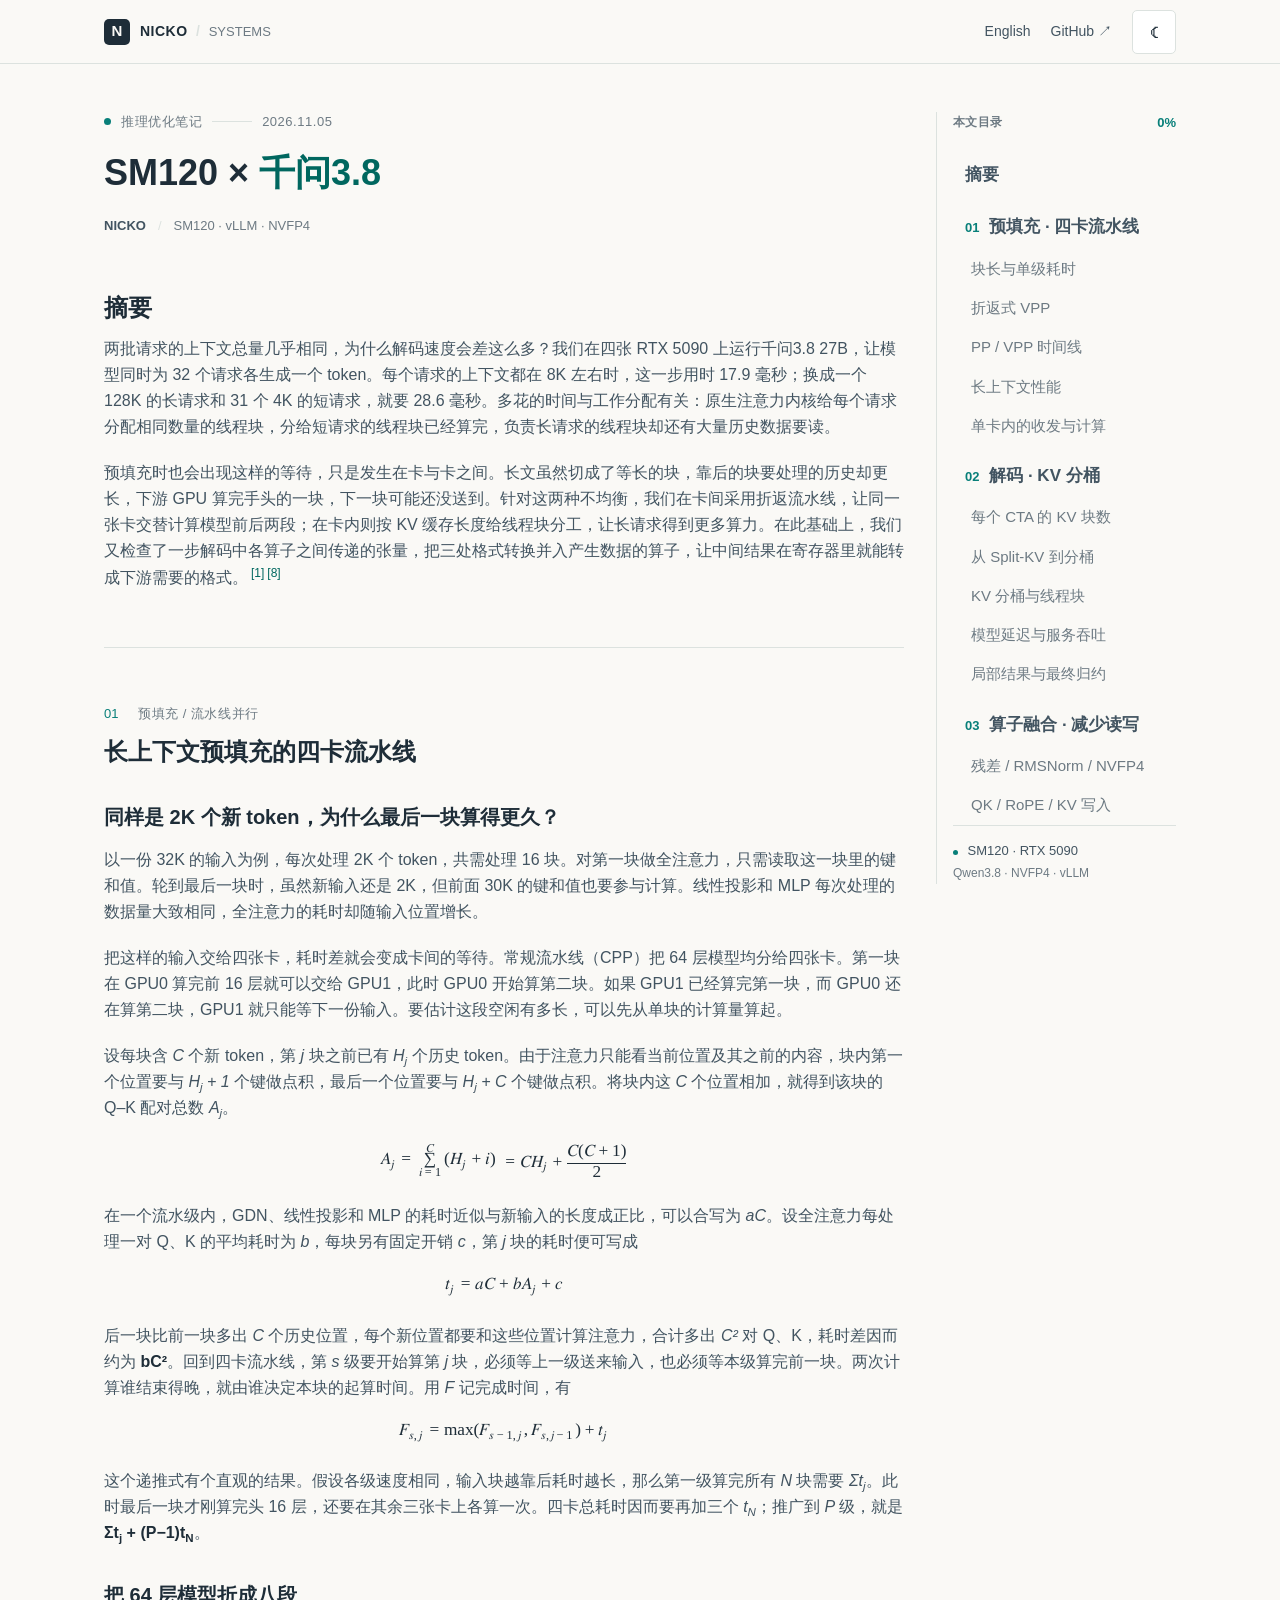
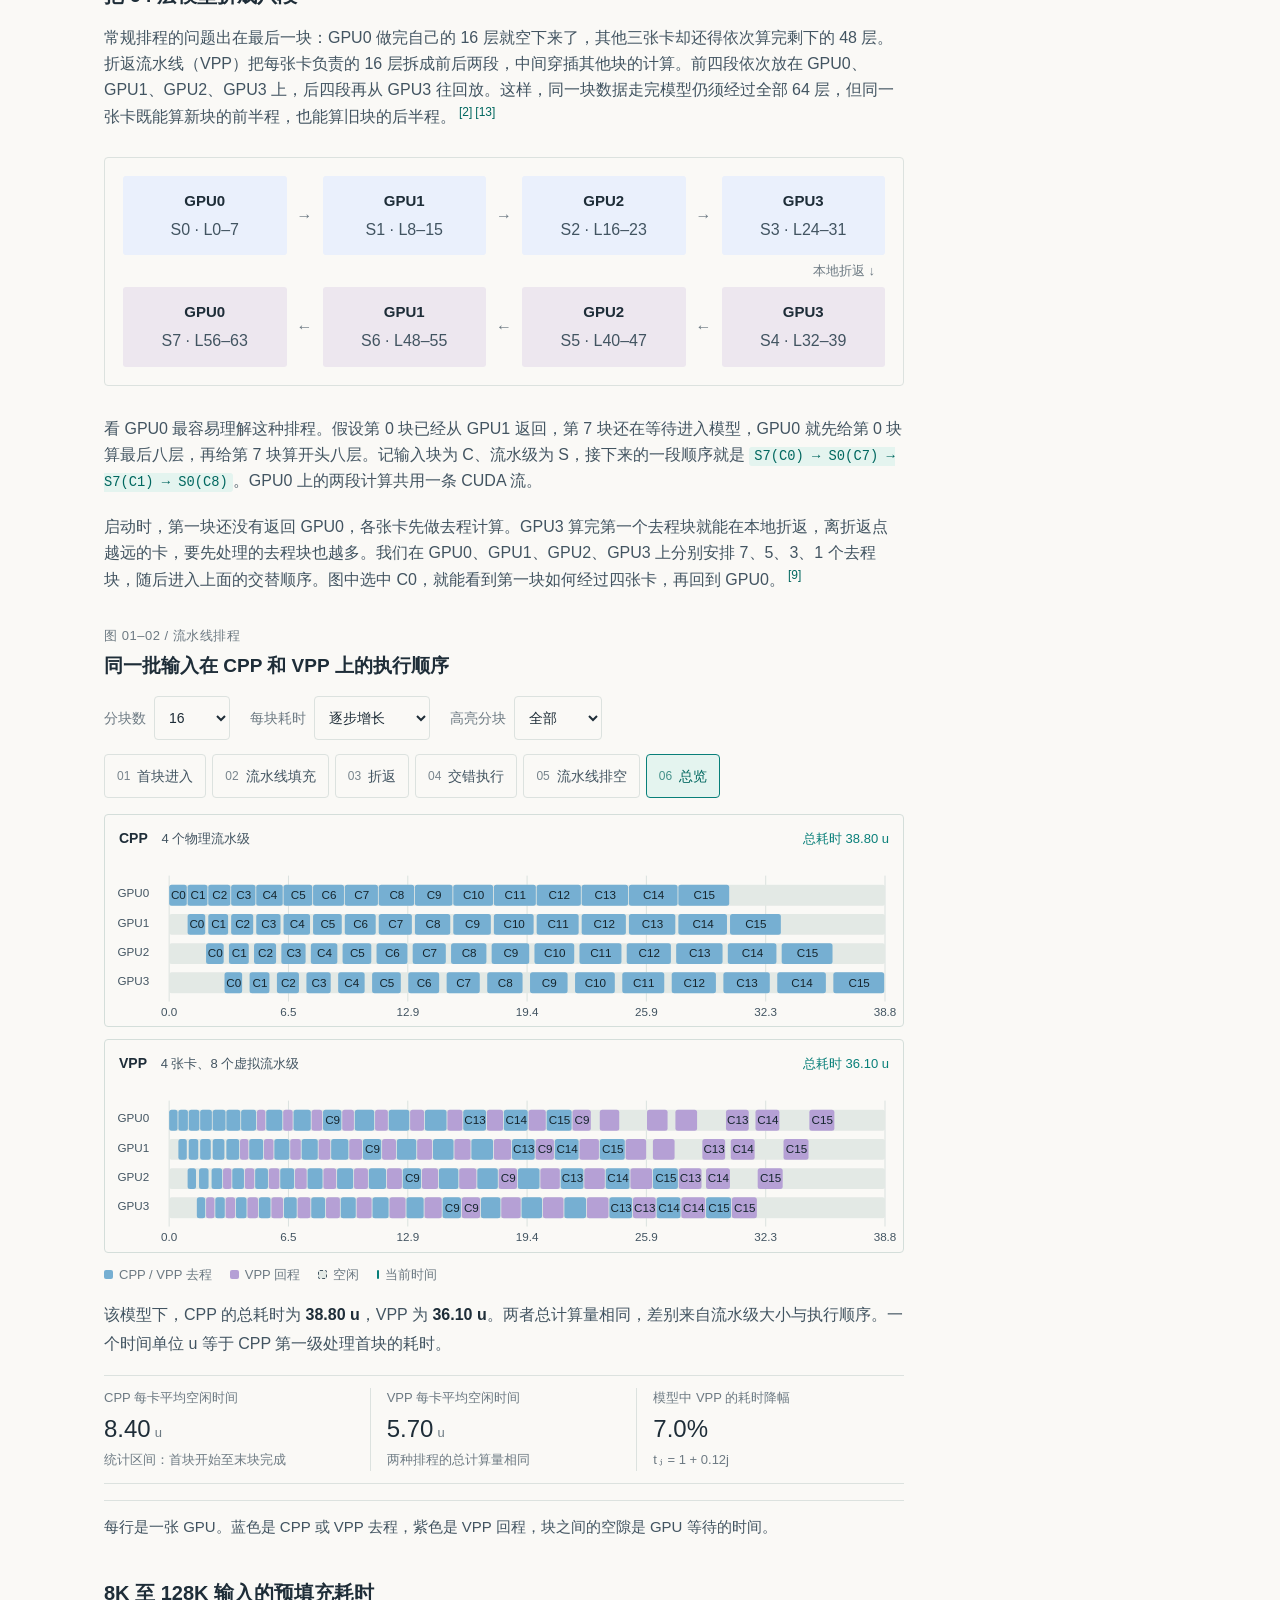
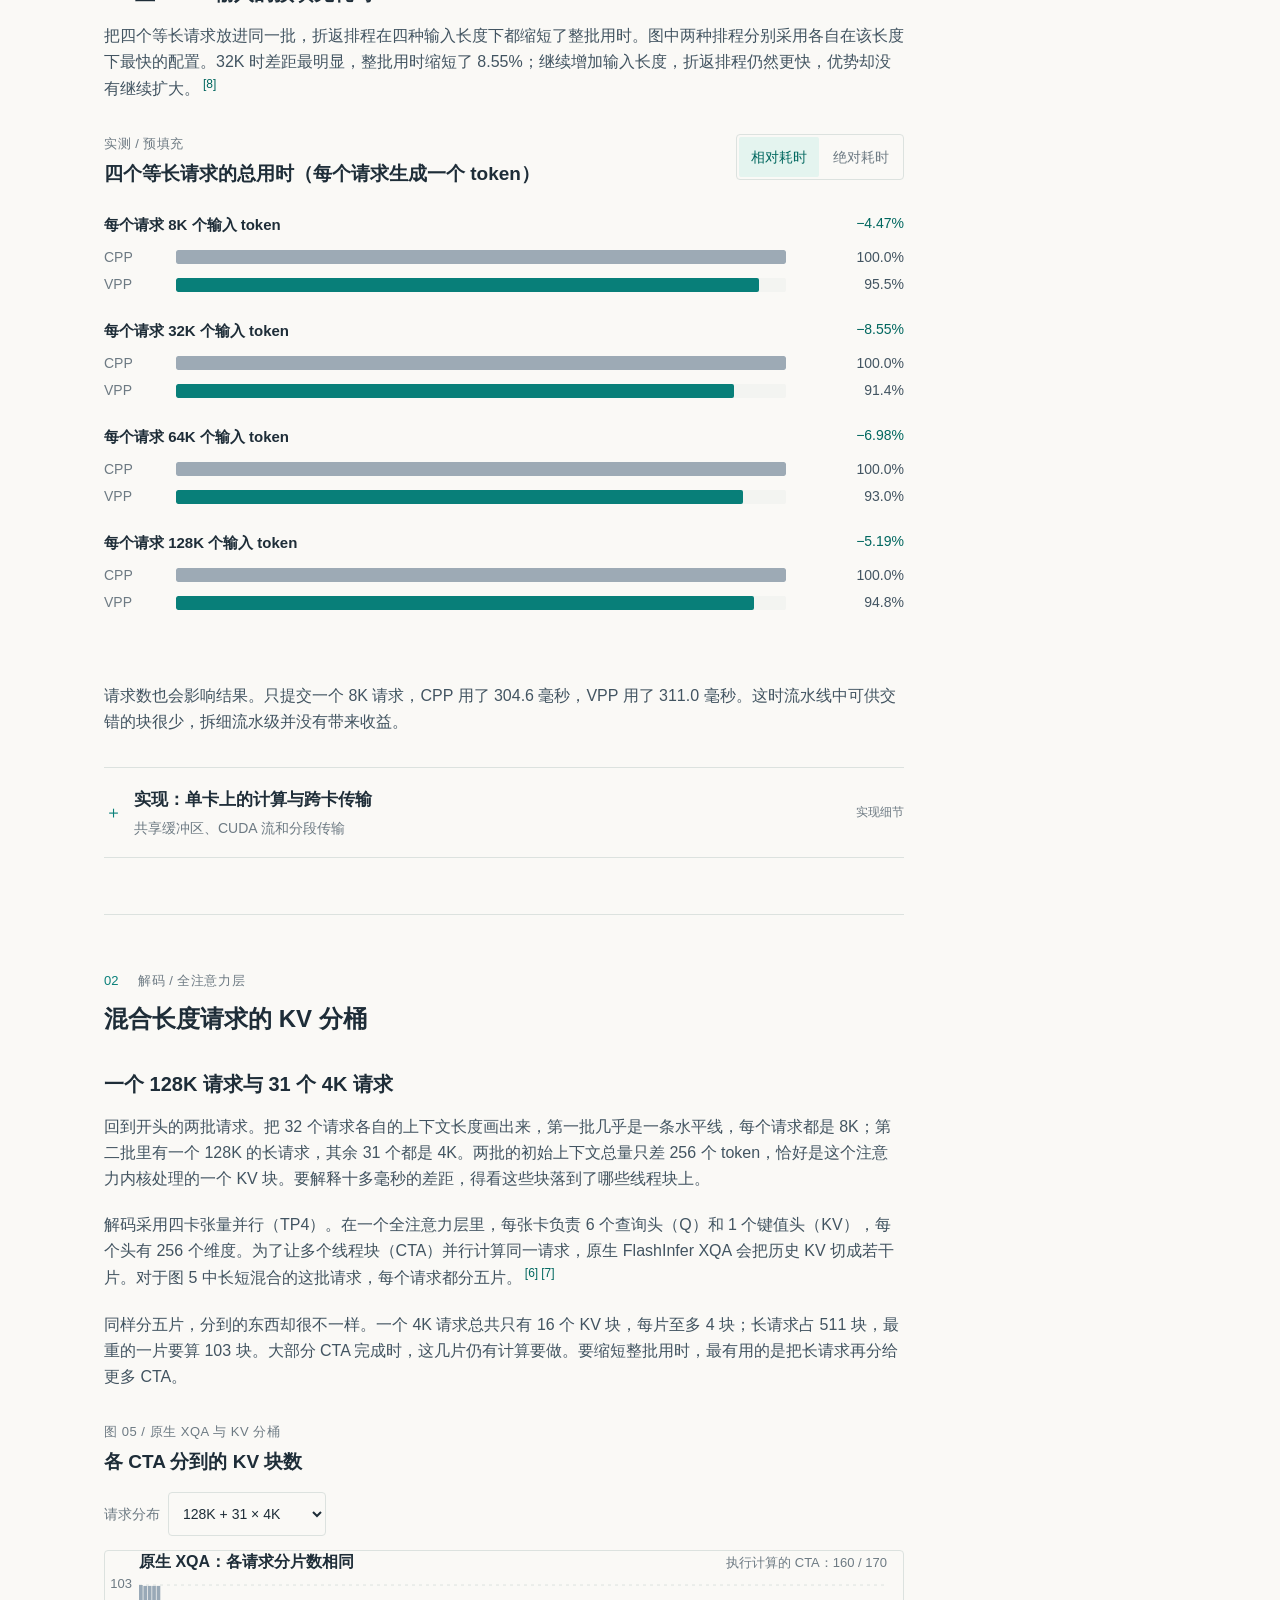
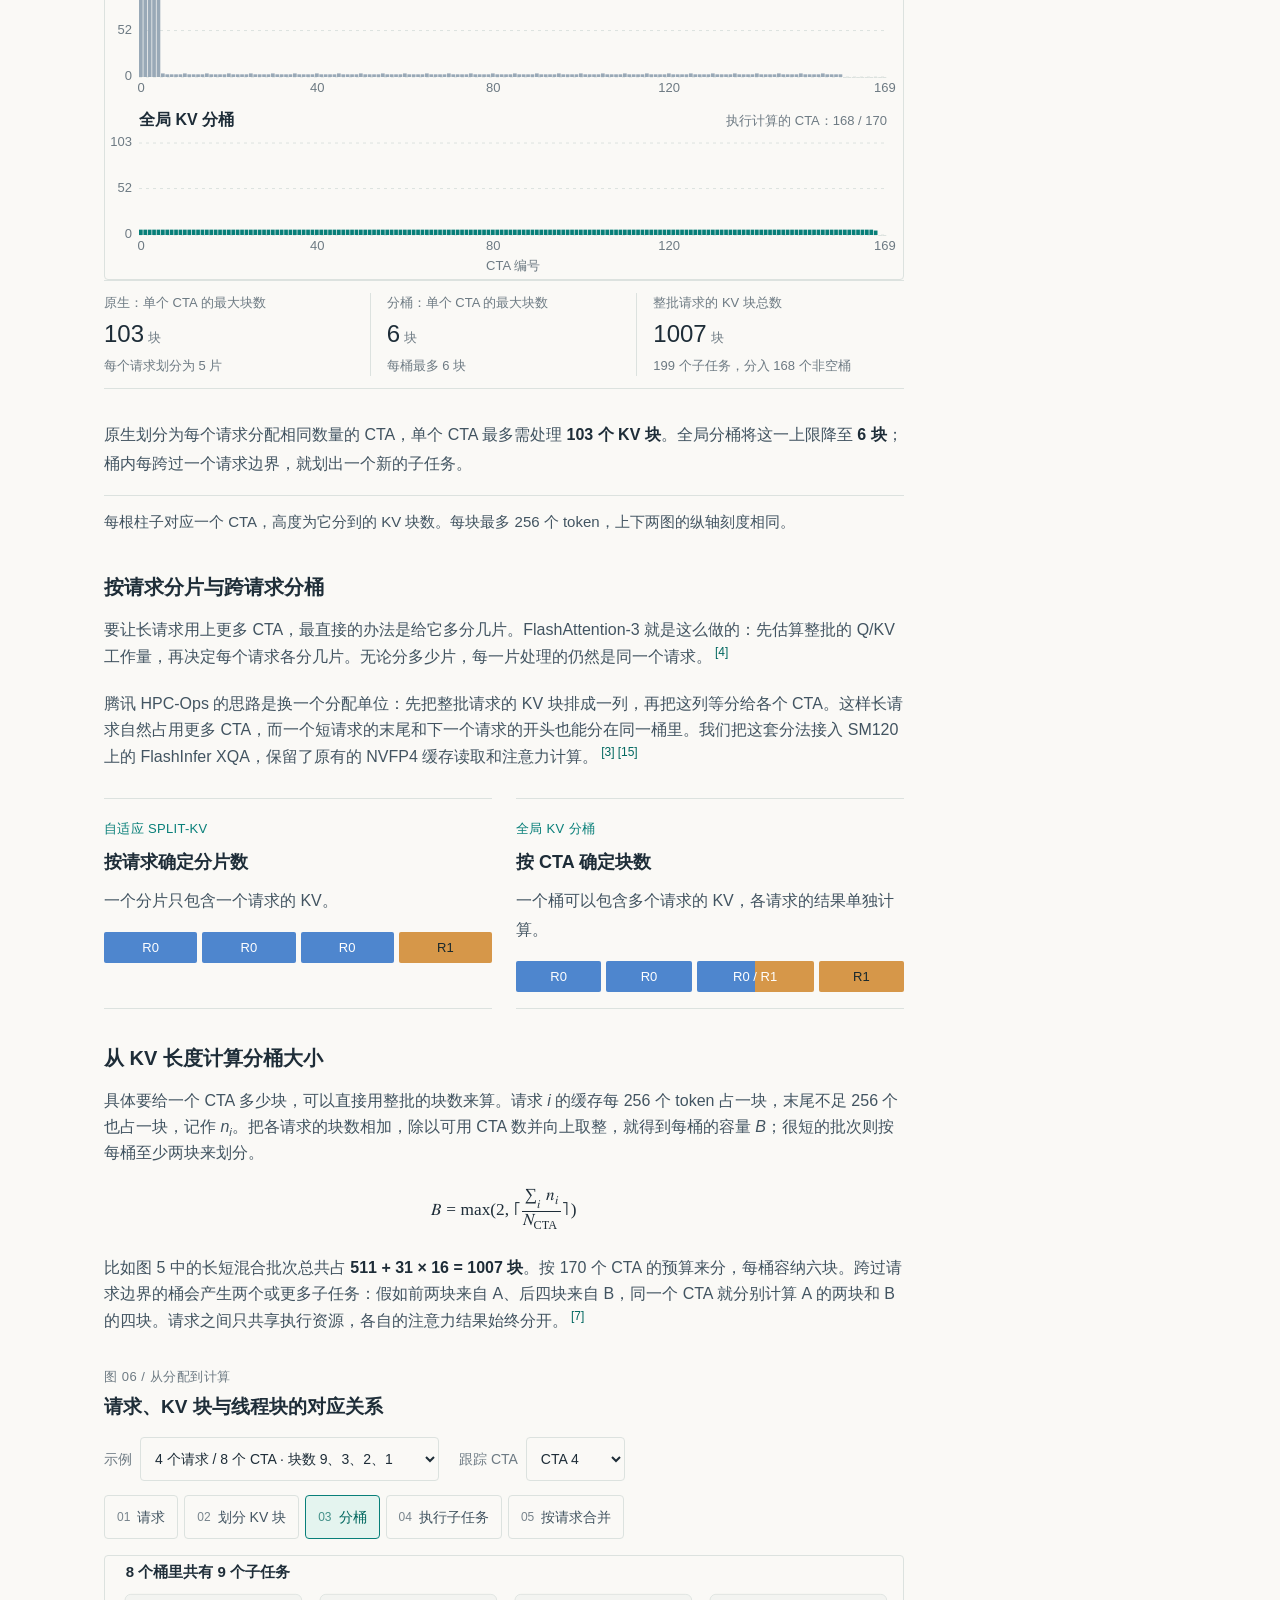
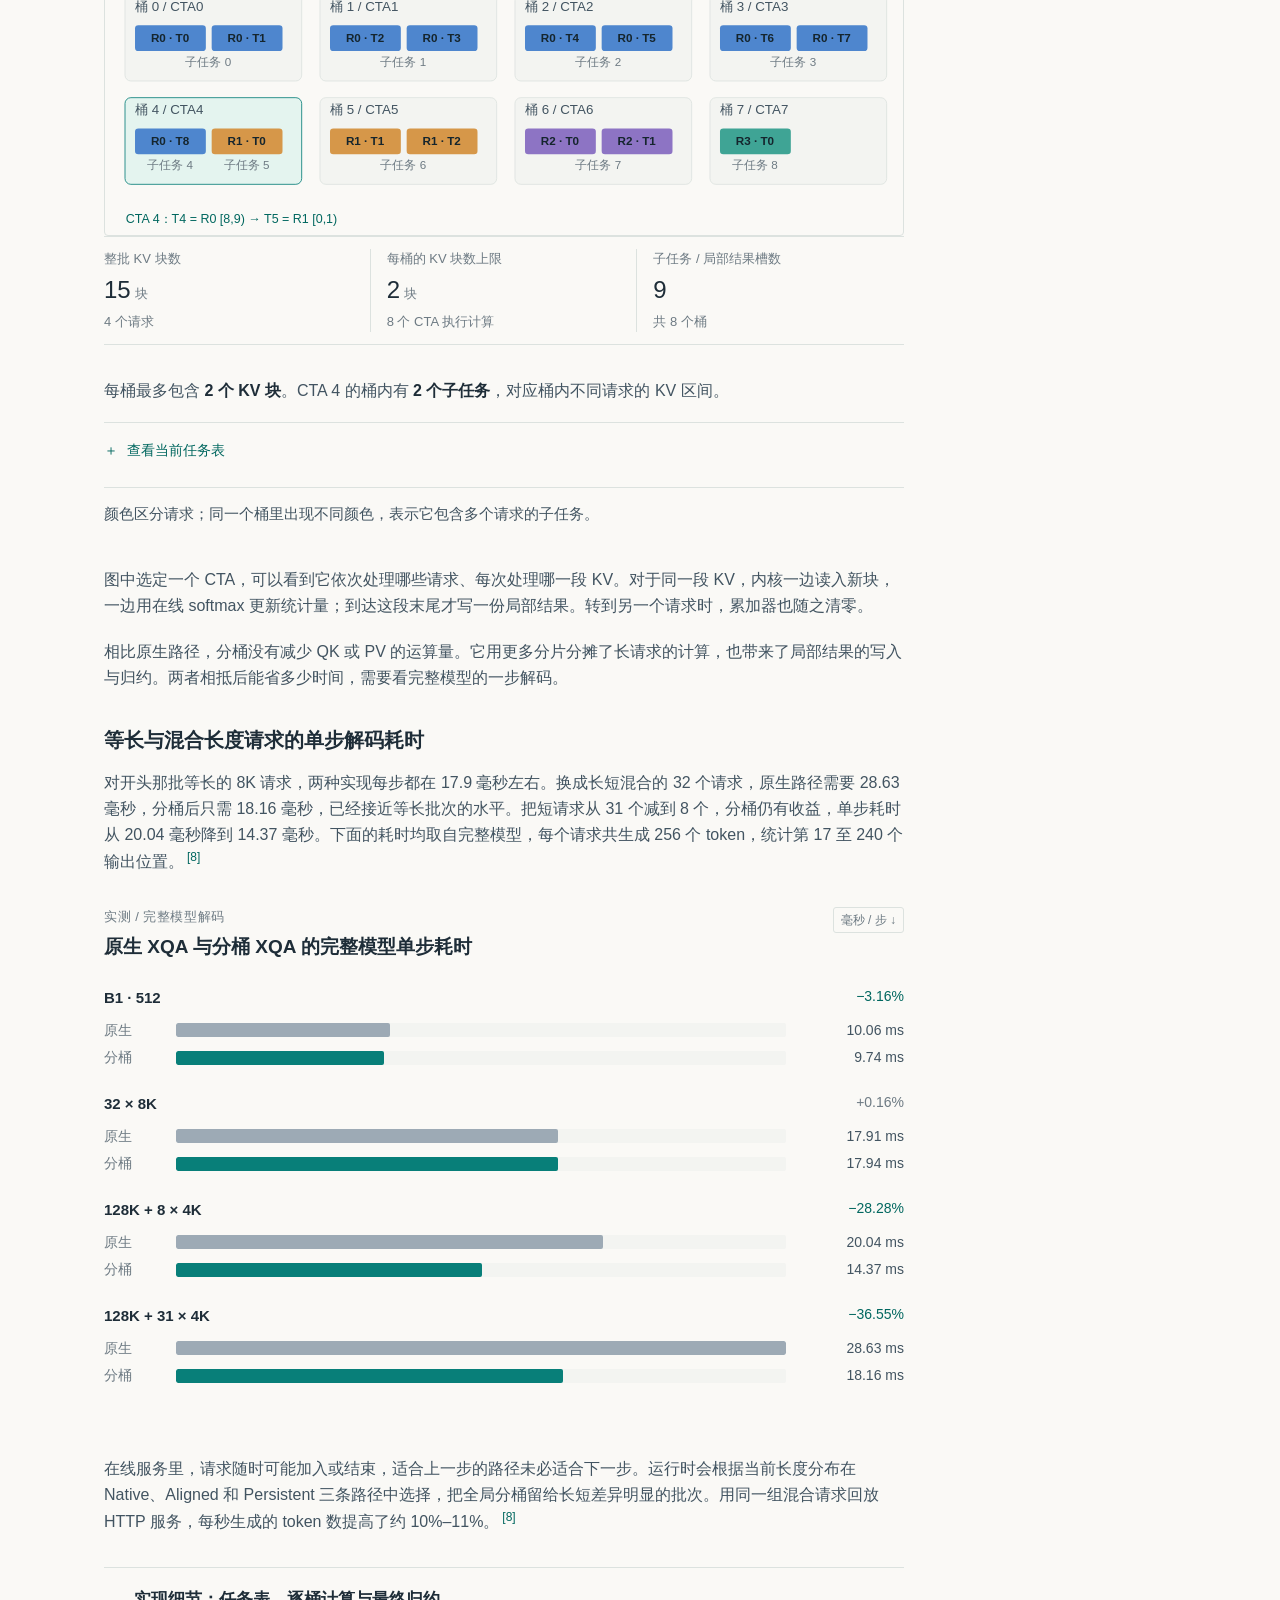
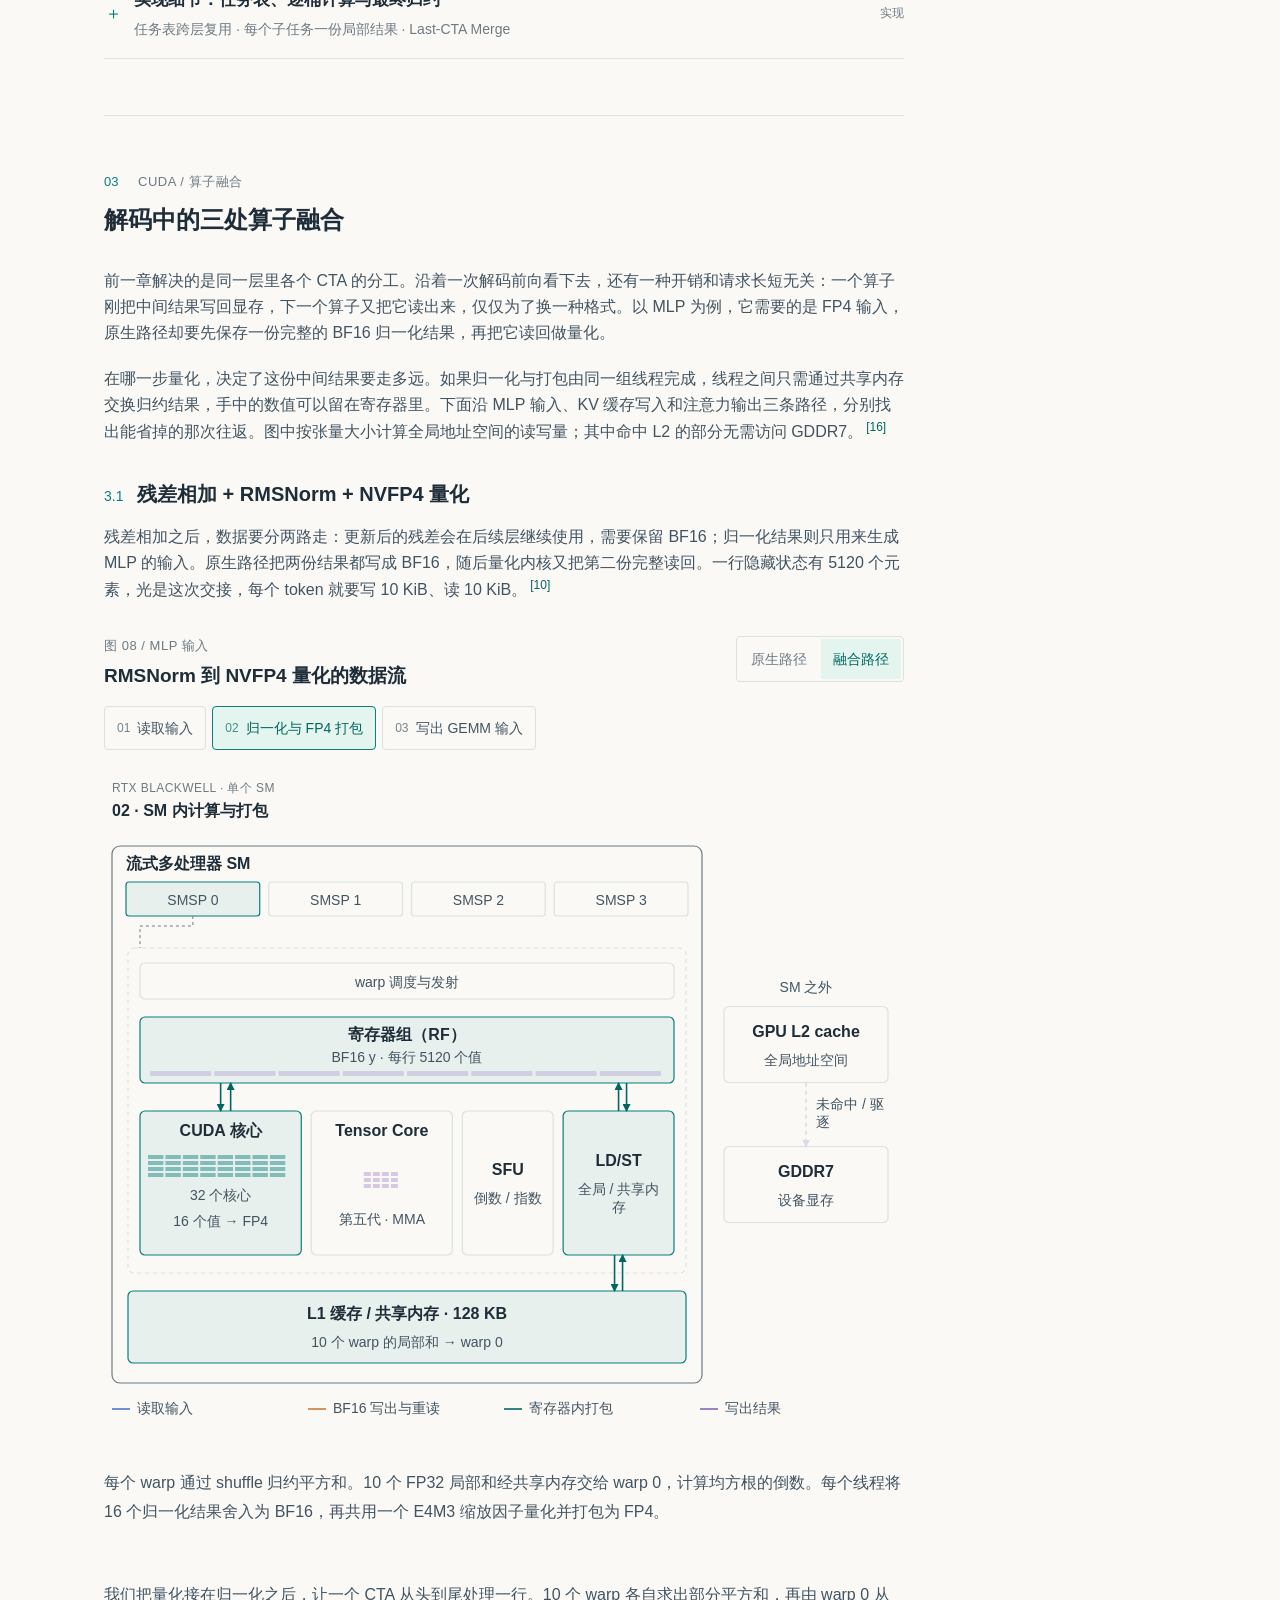
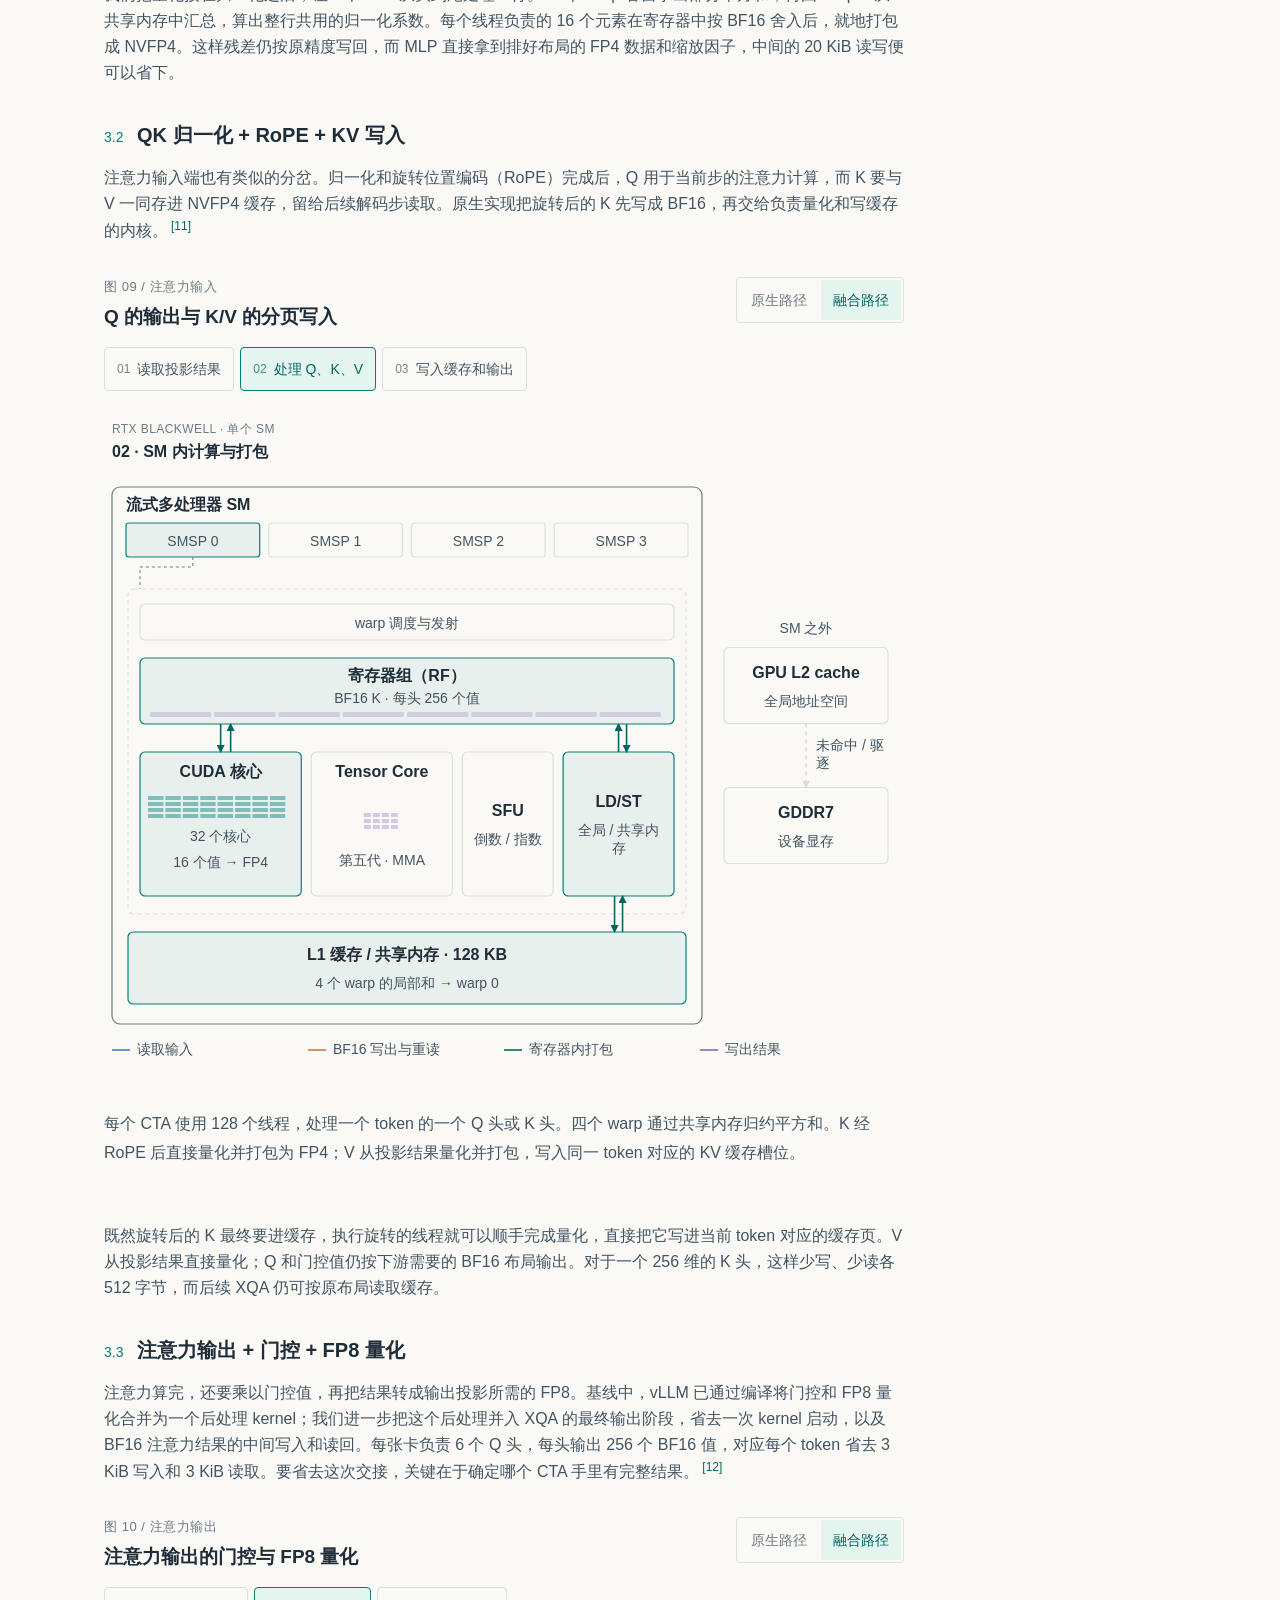
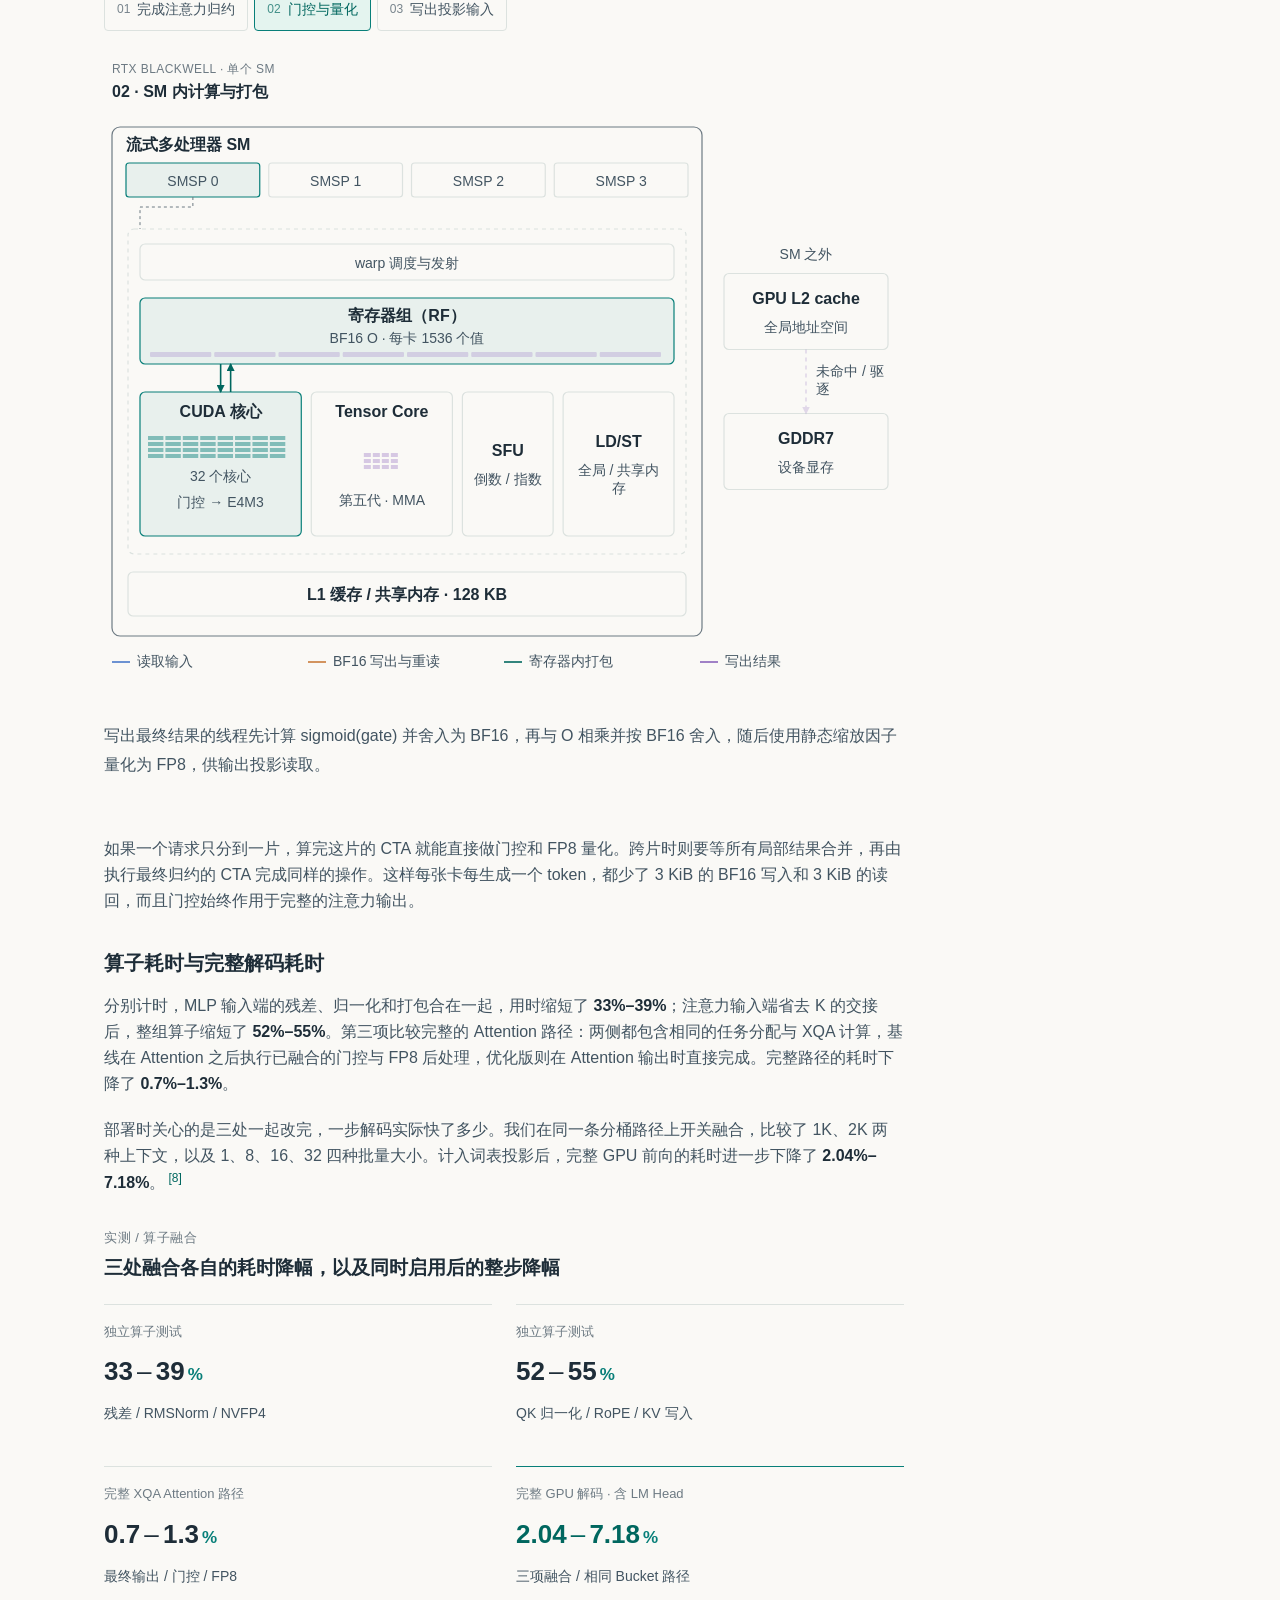
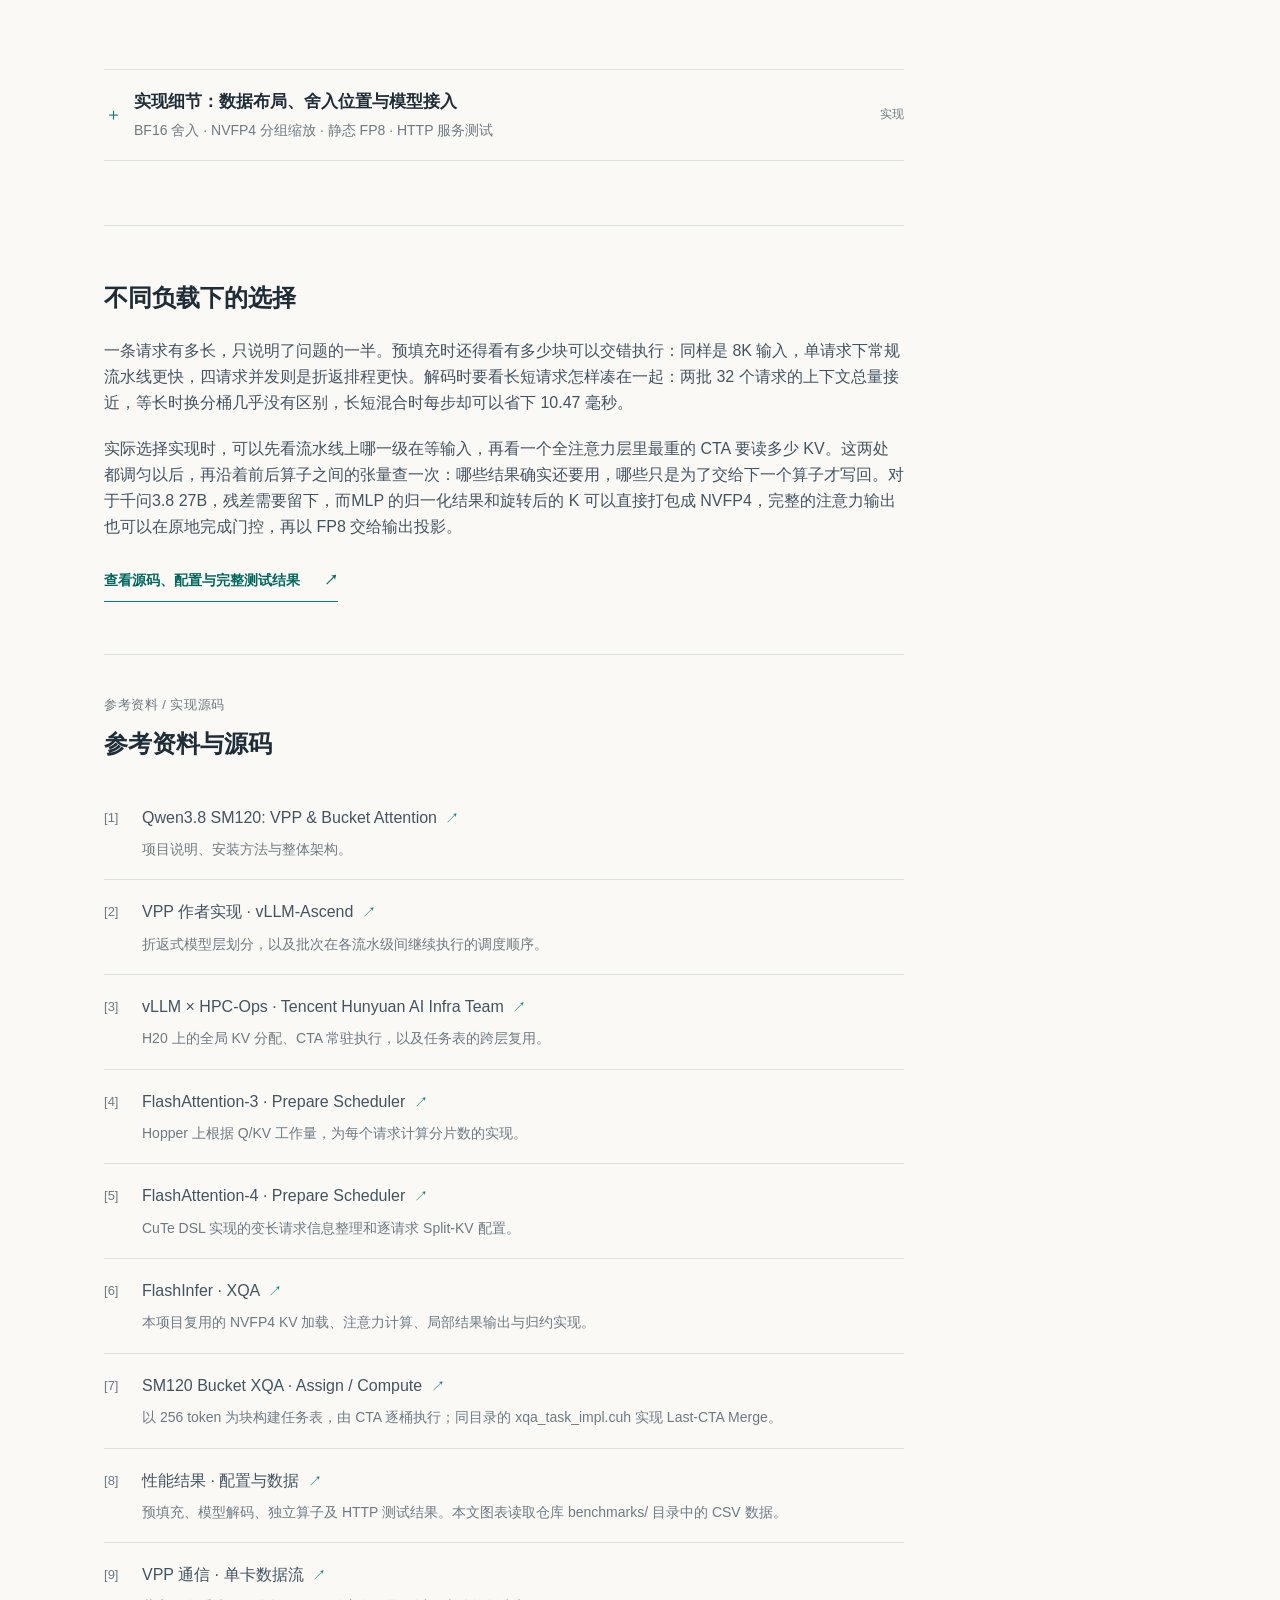
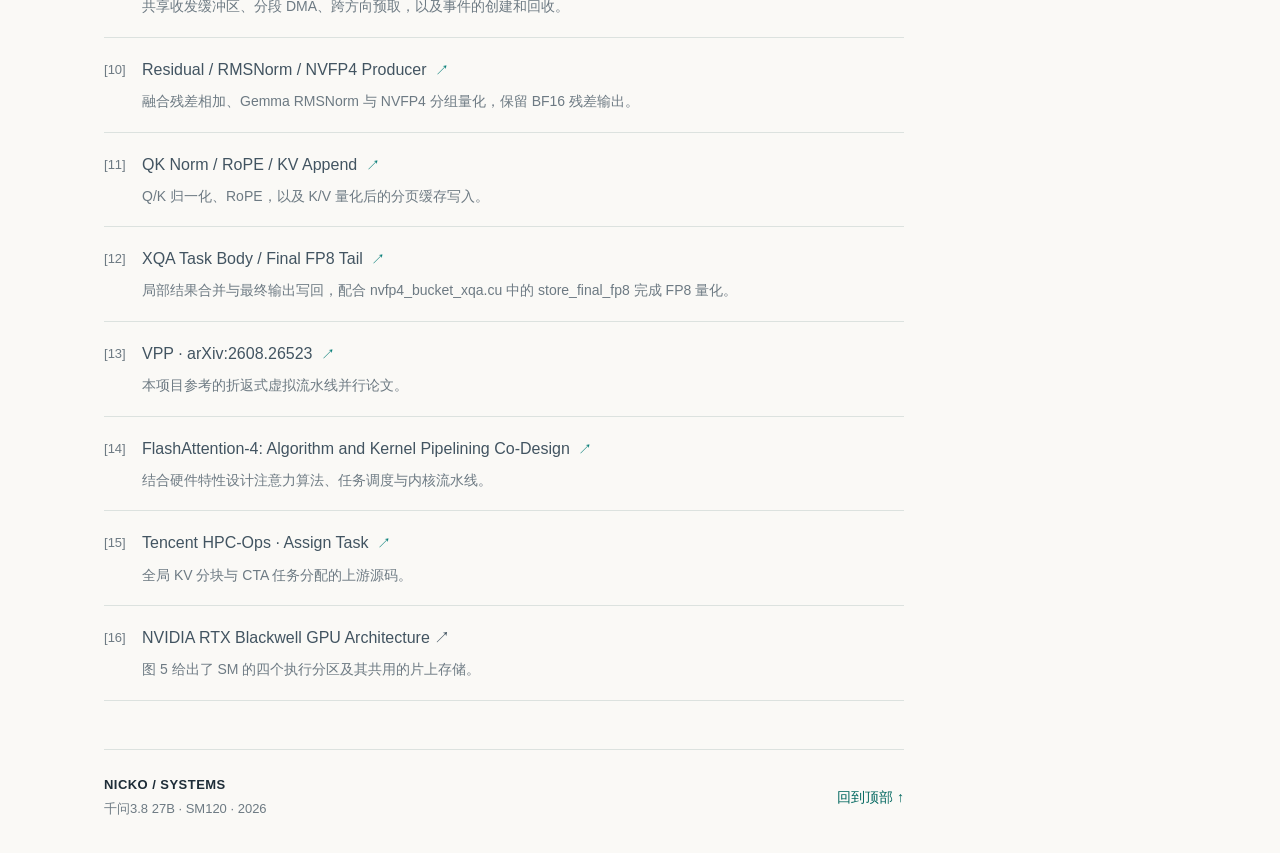
==== commit 334992e6: "docs: clarify attention epilogue fusion and timing scope" ====
--- a/docs/blog/zh-CN.html
+++ b/docs/blog/zh-CN.html
@@ -3229,11 +3229,11 @@
     <div class="prose" id="fusion-front"><h3><span class="sub-index">3.2</span> QK 归一化 + RoPE + KV 写入</h3><p>注意力输入端也有类似的分岔。归一化和旋转位置编码（RoPE）完成后，Q 用于当前步的注意力计算，而 K 要与 V 一同存进 NVFP4 缓存，留给后续解码步读取。原生实现把旋转后的 K 先写成 BF16，再交给负责量化和写缓存的内核。<a class="ref" href="#ref-11">[11]</a></p></div>
     <figure class="interactive fusion-widget" id="front-widget" data-kind="front"><div class="figure-header"><div><div class="figure-kicker">图 09 / 注意力输入</div><h4>Q 的输出与 K/V 的分页写入</h4></div><div class="segmented fusion-mode" role="group" aria-label="选择 QK 融合路径"><button data-mode="before" aria-pressed="false">原生路径</button><button data-mode="after" aria-pressed="true">融合路径</button></div></div><div class="stepper fusion-steps" role="group" aria-label="选择 QK 处理阶段"></div><div class="sm-architecture"></div><div class="figure-explanation fusion-explanation" aria-live="polite"></div></figure>
     <div class="prose"><p>既然旋转后的 K 最终要进缓存，执行旋转的线程就可以顺手完成量化，直接把它写进当前 token 对应的缓存页。V 从投影结果直接量化；Q 和门控值仍按下游需要的 BF16 布局输出。对于一个 256 维的 K 头，这样少写、少读各 512 字节，而后续 XQA 仍可按原布局读取缓存。</p></div>
-    <div class="prose" id="fusion-tail"><h3><span class="sub-index">3.3</span> 注意力输出 + 门控 + FP8 量化</h3><p>注意力算完，还要乘以门控值，再把结果转成输出投影所需的 FP8。每张卡负责 6 个 Q 头，每头输出 256 个 BF16 值，因此原生 XQA 每处理一个 token，就会把 3 KiB 的注意力结果交给后续算子读回。要省去这次交接，关键在于确定哪个 CTA 手里有完整结果。<a class="ref" href="#ref-12">[12]</a></p></div>
+    <div class="prose" id="fusion-tail"><h3><span class="sub-index">3.3</span> 注意力输出 + 门控 + FP8 量化</h3><p>注意力算完，还要乘以门控值，再把结果转成输出投影所需的 FP8。基线中，vLLM 已通过编译将门控和 FP8 量化合并为一个后处理 kernel；我们进一步把这个后处理并入 XQA 的最终输出阶段，省去一次 kernel 启动，以及 BF16 注意力结果的中间写入和读回。每张卡负责 6 个 Q 头，每头输出 256 个 BF16 值，对应每个 token 省去 3 KiB 写入和 3 KiB 读取。要省去这次交接，关键在于确定哪个 CTA 手里有完整结果。<a class="ref" href="#ref-12">[12]</a></p></div>
     <figure class="interactive fusion-widget" id="tail-widget" data-kind="tail"><div class="figure-header"><div><div class="figure-kicker">图 10 / 注意力输出</div><h4>注意力输出的门控与 FP8 量化</h4></div><div class="segmented fusion-mode" role="group" aria-label="选择注意力输出路径"><button data-mode="before" aria-pressed="false">原生路径</button><button data-mode="after" aria-pressed="true">融合路径</button></div></div><div class="stepper fusion-steps" role="group" aria-label="选择注意力输出处理阶段"></div><div class="sm-architecture"></div><div class="figure-explanation fusion-explanation" aria-live="polite"></div></figure>
     <div class="prose"><p>如果一个请求只分到一片，算完这片的 CTA 就能直接做门控和 FP8 量化。跨片时则要等所有局部结果合并，再由执行最终归约的 CTA 完成同样的操作。这样每张卡每生成一个 token，都少了 3 KiB 的 BF16 写入和 3 KiB 的读回，而且门控始终作用于完整的注意力输出。</p></div>
-    <div class="prose" id="fusion-results"><h3>算子耗时与完整解码耗时</h3><p>分别计时，MLP 输入端的残差、归一化和打包合在一起，用时缩短了 <strong>33%–39%</strong>；注意力输入端省去 K 的交接后，整组算子缩短了 <strong>52%–55%</strong>。注意力输出端连同 XQA 计算一起计时，门控与量化只占其中一小部分，融合后这一段的耗时下降了 <strong>0.7%–1.3%</strong>。</p><p>部署时关心的是三处一起改完，一步解码实际快了多少。我们在同一条分桶路径上开关融合，比较了 1K、2K 两种上下文，以及 1、8、16、32 四种批量大小。计入词表投影后，完整 GPU 前向的耗时进一步下降了 <strong>2.04%–7.18%</strong>。<a class="ref" href="#ref-8">[8]</a></p></div>
-    <figure class="data-figure"><div class="figure-header"><div><div class="figure-kicker">实测 / 算子融合</div><h4>三处融合各自的耗时降幅，以及同时启用后的整步降幅</h4></div></div><div class="fusion-result-grid"><div><small>独立算子测试</small><strong class="metric-range">33<span class="dash">–</span>39<span class="unit">%</span></strong><span>残差 / RMSNorm / NVFP4</span></div><div><small>独立算子测试</small><strong class="metric-range">52<span class="dash">–</span>55<span class="unit">%</span></strong><span>QK 归一化 / RoPE / KV 写入</span></div><div><small>完整 XQA 尾部测试</small><strong class="metric-range">0.7<span class="dash">–</span>1.3<span class="unit">%</span></strong><span>最终输出 / 门控 / FP8</span></div><div class="result-highlight"><small>完整 GPU 解码 · 含 LM Head</small><strong class="metric-range">2.04<span class="dash">–</span>7.18<span class="unit">%</span></strong><span>三项融合 / 相同 Bucket 路径</span></div></div></figure>
+    <div class="prose" id="fusion-results"><h3>算子耗时与完整解码耗时</h3><p>分别计时，MLP 输入端的残差、归一化和打包合在一起，用时缩短了 <strong>33%–39%</strong>；注意力输入端省去 K 的交接后，整组算子缩短了 <strong>52%–55%</strong>。第三项比较完整的 Attention 路径：两侧都包含相同的任务分配与 XQA 计算，基线在 Attention 之后执行已融合的门控与 FP8 后处理，优化版则在 Attention 输出时直接完成。完整路径的耗时下降了 <strong>0.7%–1.3%</strong>。</p><p>部署时关心的是三处一起改完，一步解码实际快了多少。我们在同一条分桶路径上开关融合，比较了 1K、2K 两种上下文，以及 1、8、16、32 四种批量大小。计入词表投影后，完整 GPU 前向的耗时进一步下降了 <strong>2.04%–7.18%</strong>。<a class="ref" href="#ref-8">[8]</a></p></div>
+    <figure class="data-figure"><div class="figure-header"><div><div class="figure-kicker">实测 / 算子融合</div><h4>三处融合各自的耗时降幅，以及同时启用后的整步降幅</h4></div></div><div class="fusion-result-grid"><div><small>独立算子测试</small><strong class="metric-range">33<span class="dash">–</span>39<span class="unit">%</span></strong><span>残差 / RMSNorm / NVFP4</span></div><div><small>独立算子测试</small><strong class="metric-range">52<span class="dash">–</span>55<span class="unit">%</span></strong><span>QK 归一化 / RoPE / KV 写入</span></div><div><small>完整 XQA Attention 路径</small><strong class="metric-range">0.7<span class="dash">–</span>1.3<span class="unit">%</span></strong><span>最终输出 / 门控 / FP8</span></div><div class="result-highlight"><small>完整 GPU 解码 · 含 LM Head</small><strong class="metric-range">2.04<span class="dash">–</span>7.18<span class="unit">%</span></strong><span>三项融合 / 相同 Bucket 路径</span></div></div></figure>
     <details class="deep-dive" id="fusion-implementation"><summary><span class="detail-icon">＋</span><span><strong>实现细节：数据布局、舍入位置与模型接入</strong><small>BF16 舍入 · NVFP4 分组缩放 · 静态 FP8 · HTTP 服务测试</small></span><span class="detail-badge">实现</span></summary><div class="details-body">
       <div class="prose"><h3>输出布局与舍入精度</h3><p>这三处改动保留了下游算子原有的输入格式：MLP 读取 NVFP4 及其重排后的缩放因子，XQA 读取 BF16 的 Q 和分页的 NVFP4 缓存，输出投影读取按固定比例量化的 E4M3。伪代码中显式写出了 BF16 舍入的位置；原本要靠写回显存完成的舍入，现在可以在寄存器中完成。</p>
       <div class="code-block"><div class="code-heading">三项融合的计算流程 / 伪代码</div><pre><code># ① Residual / Gemma RMSNorm / NVFP4
